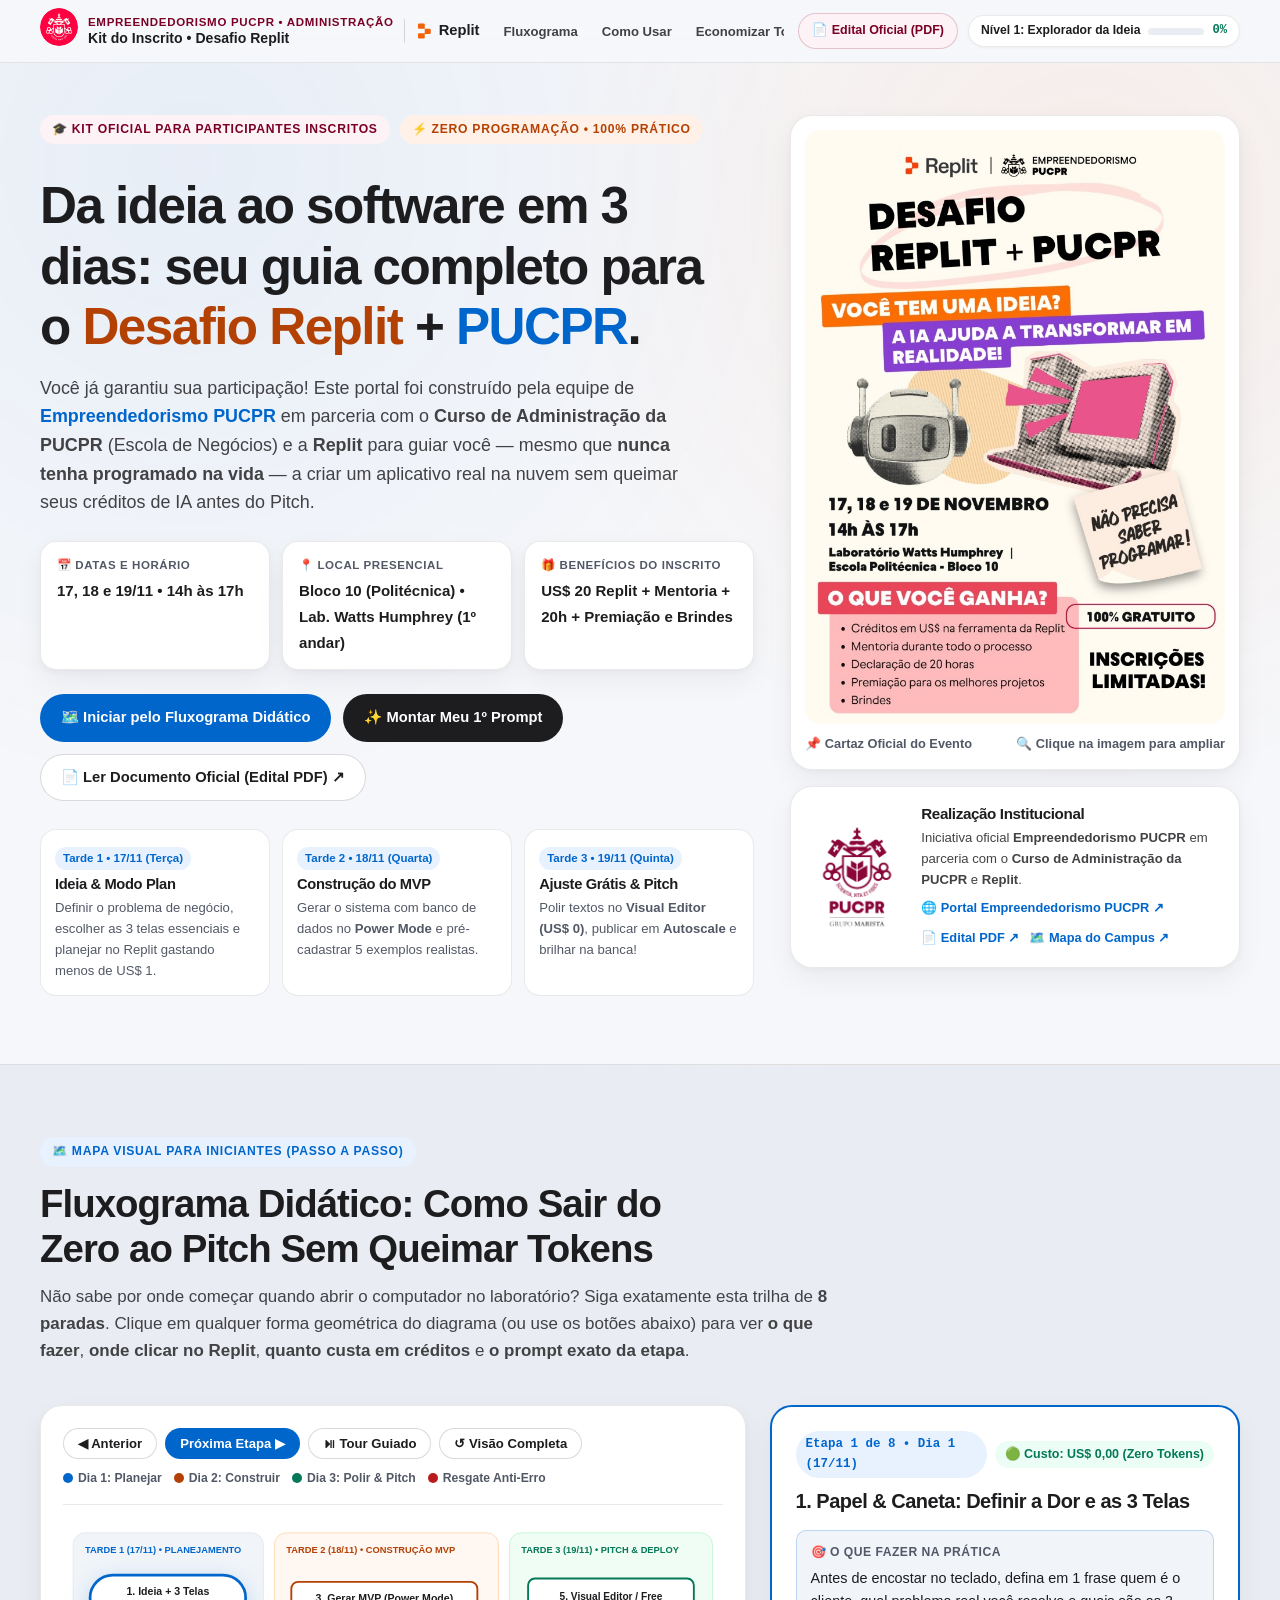
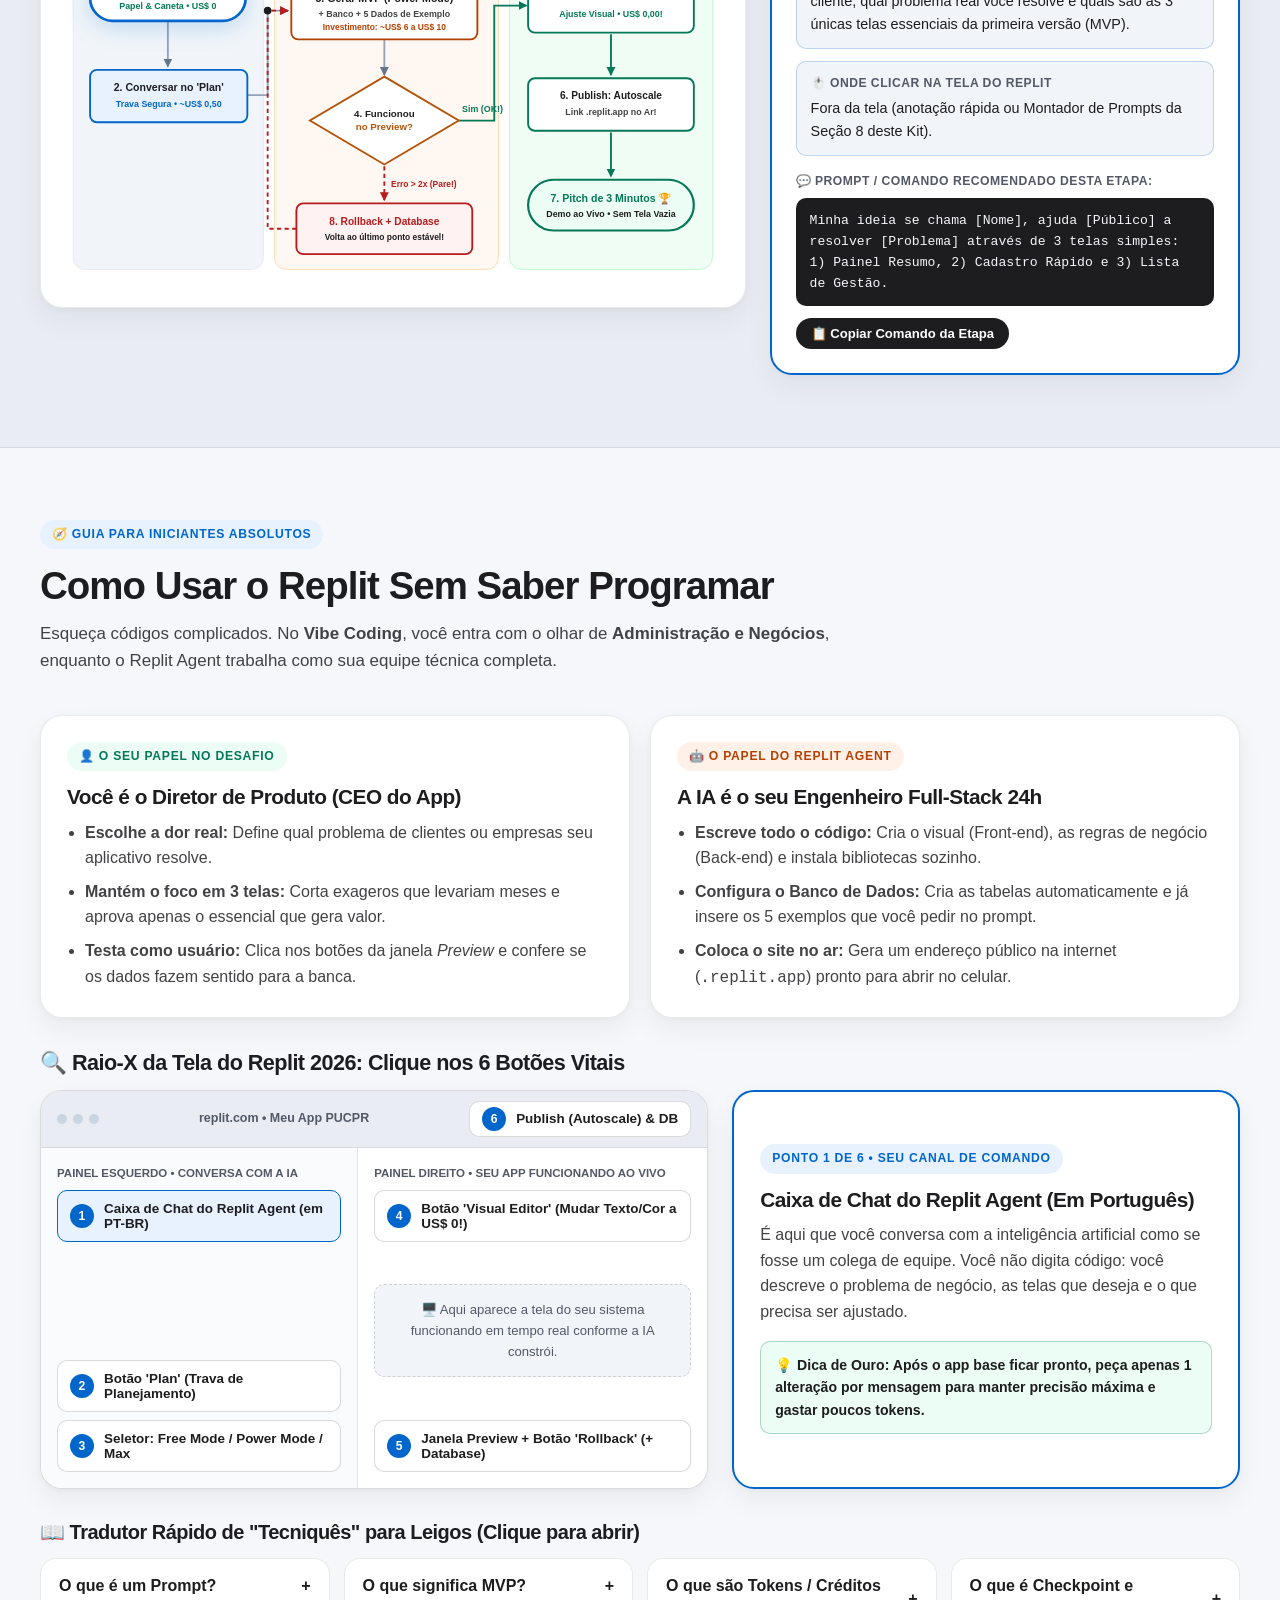
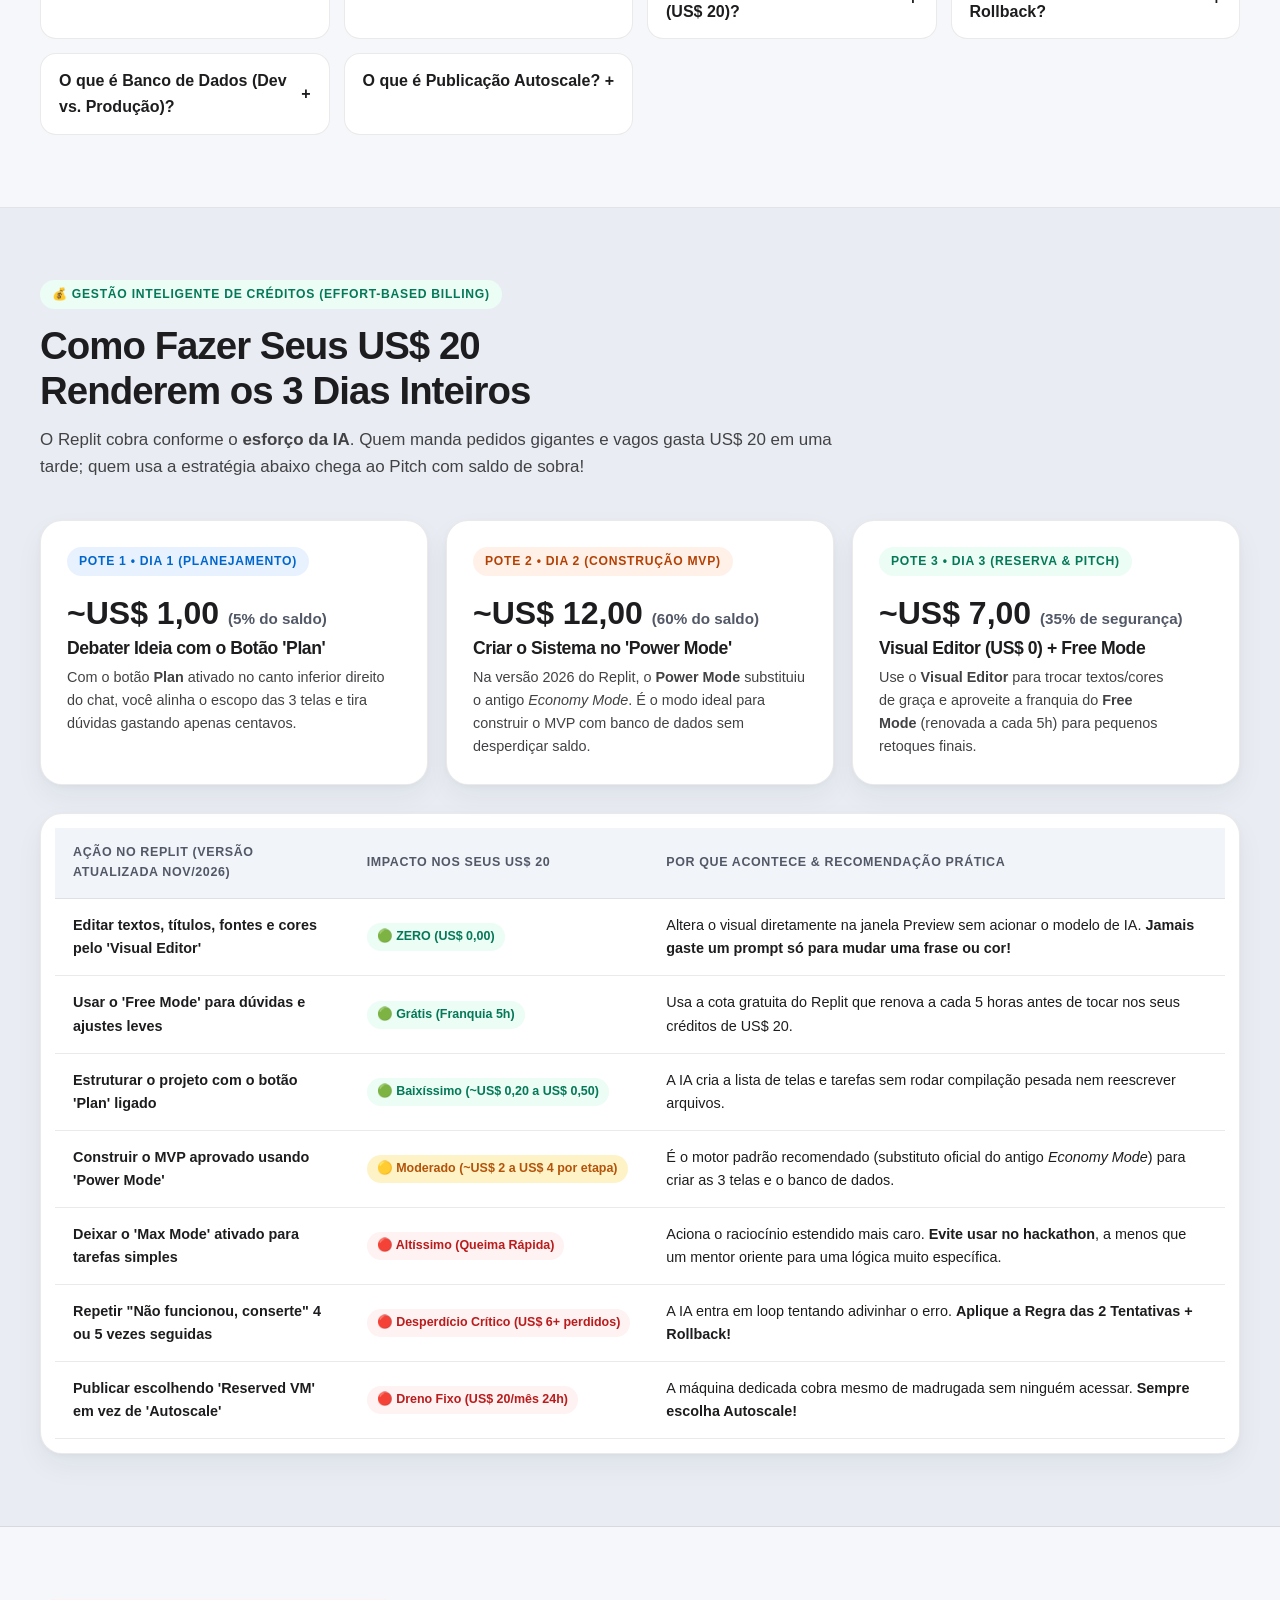
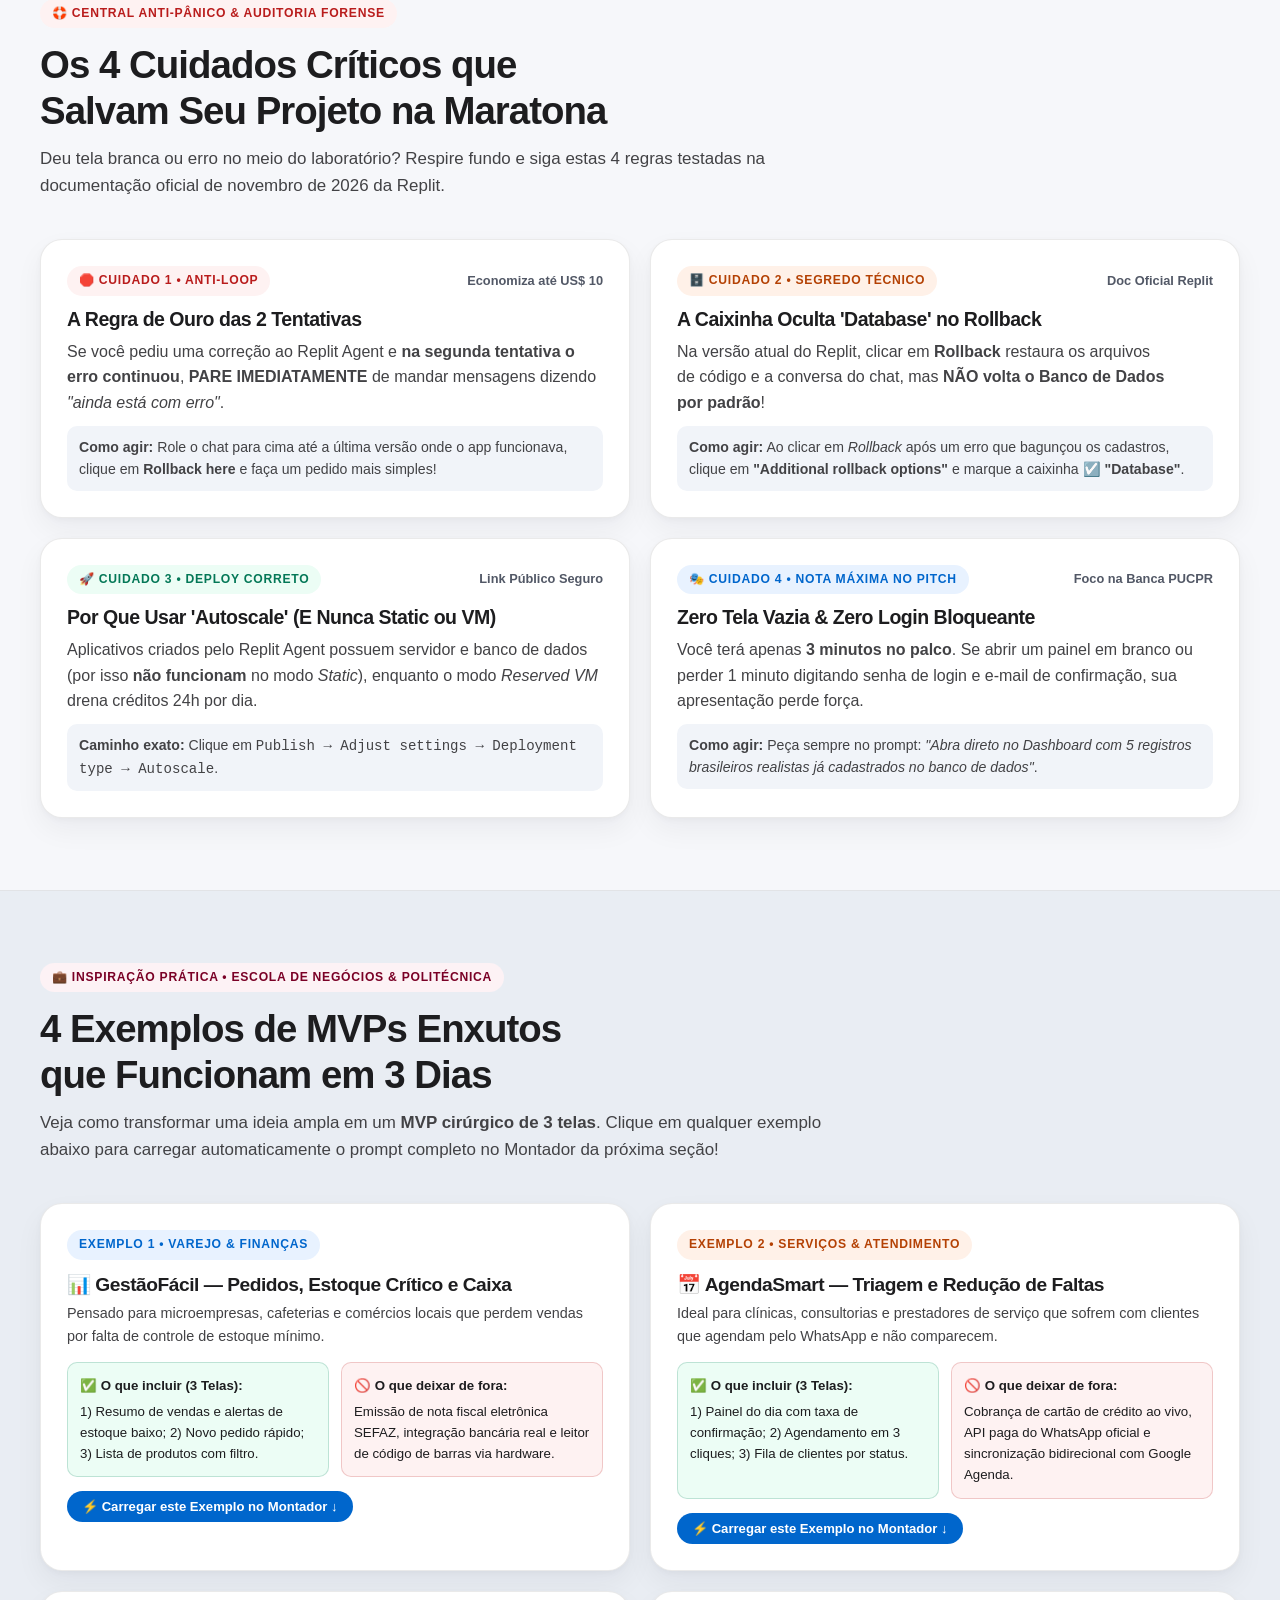
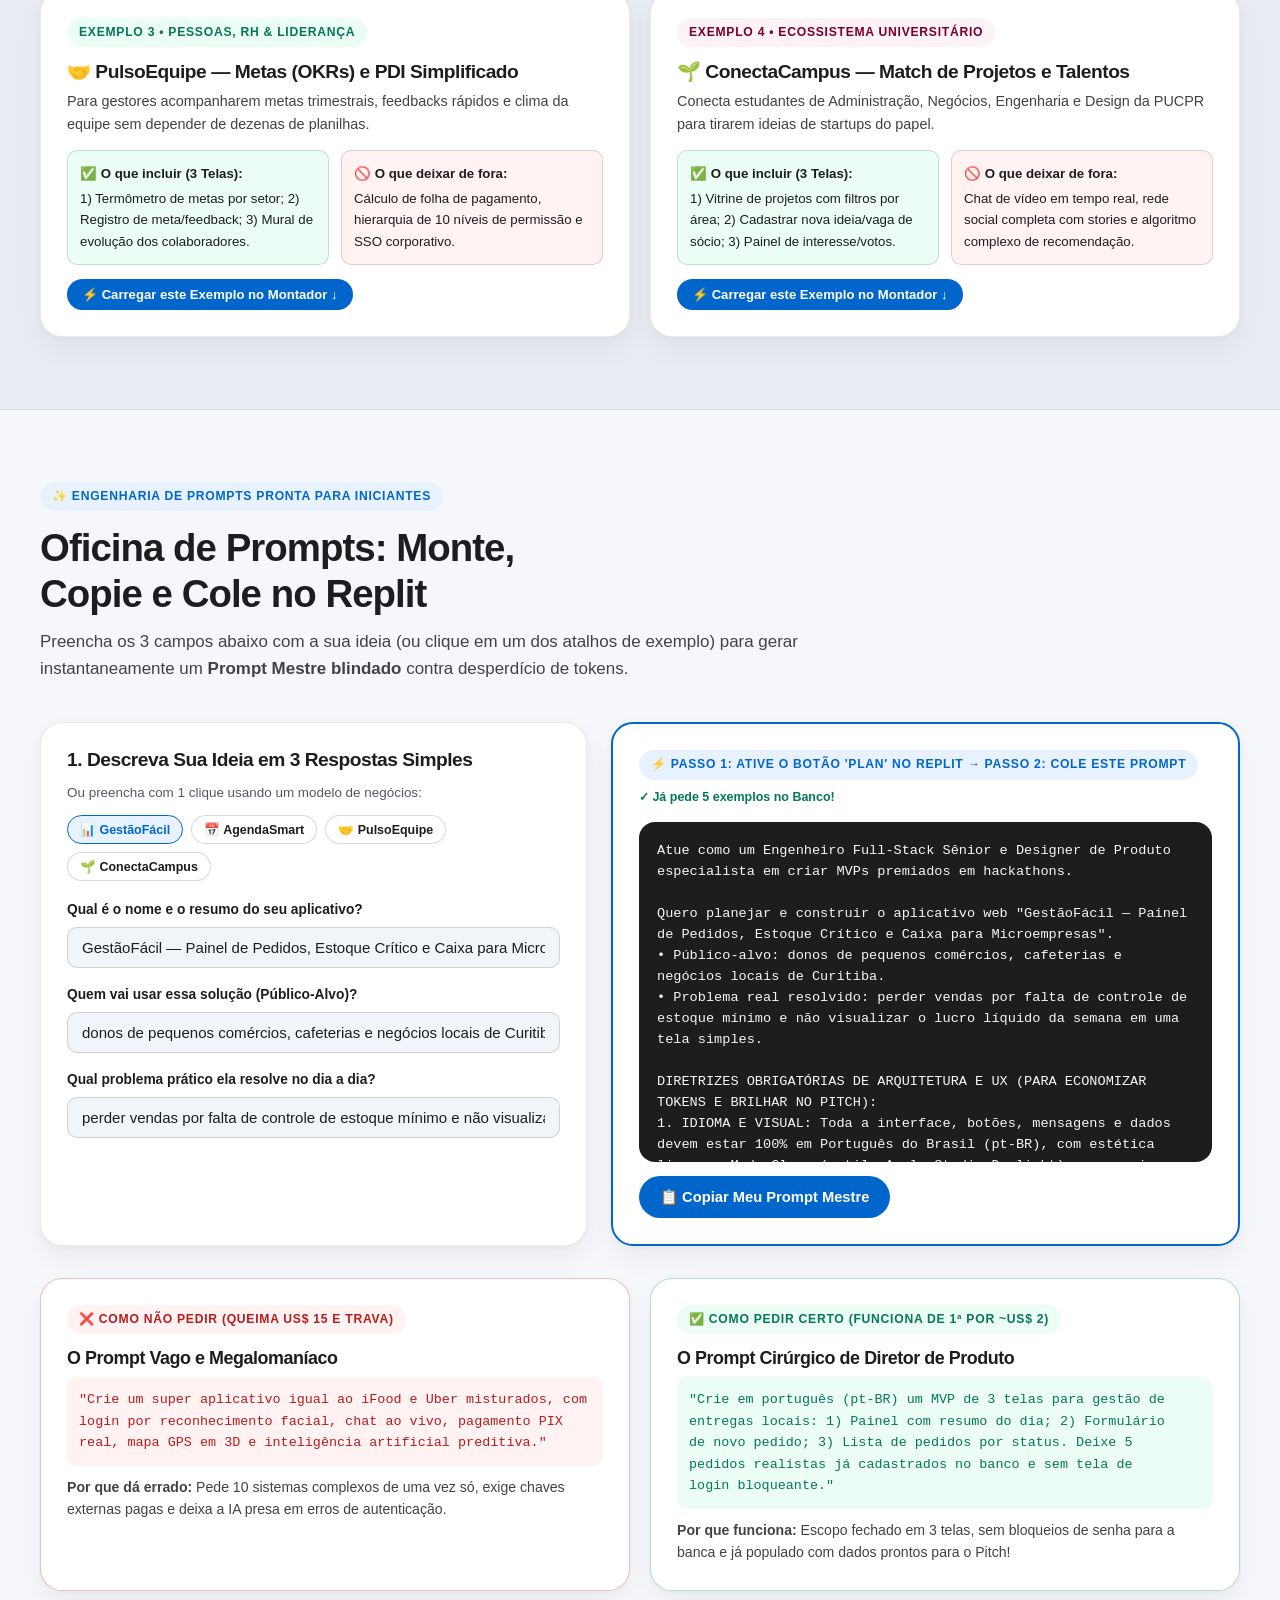
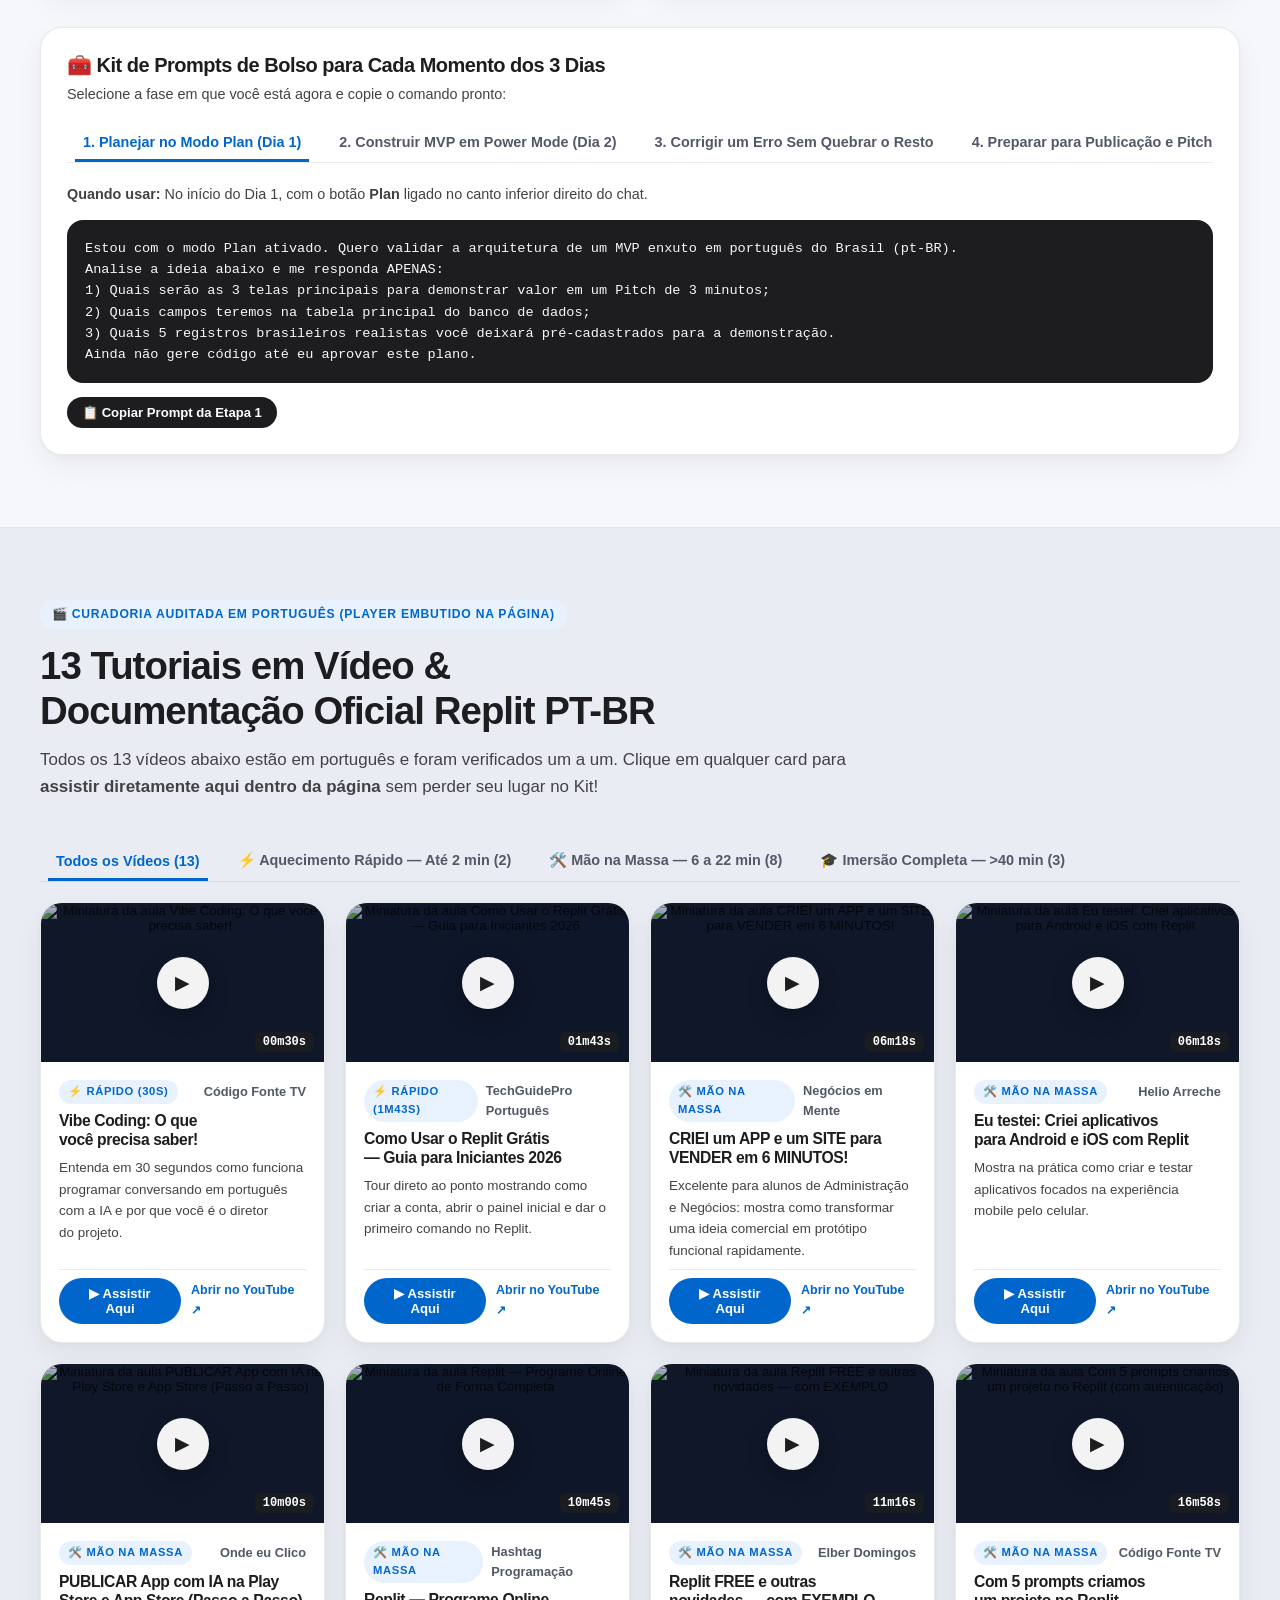
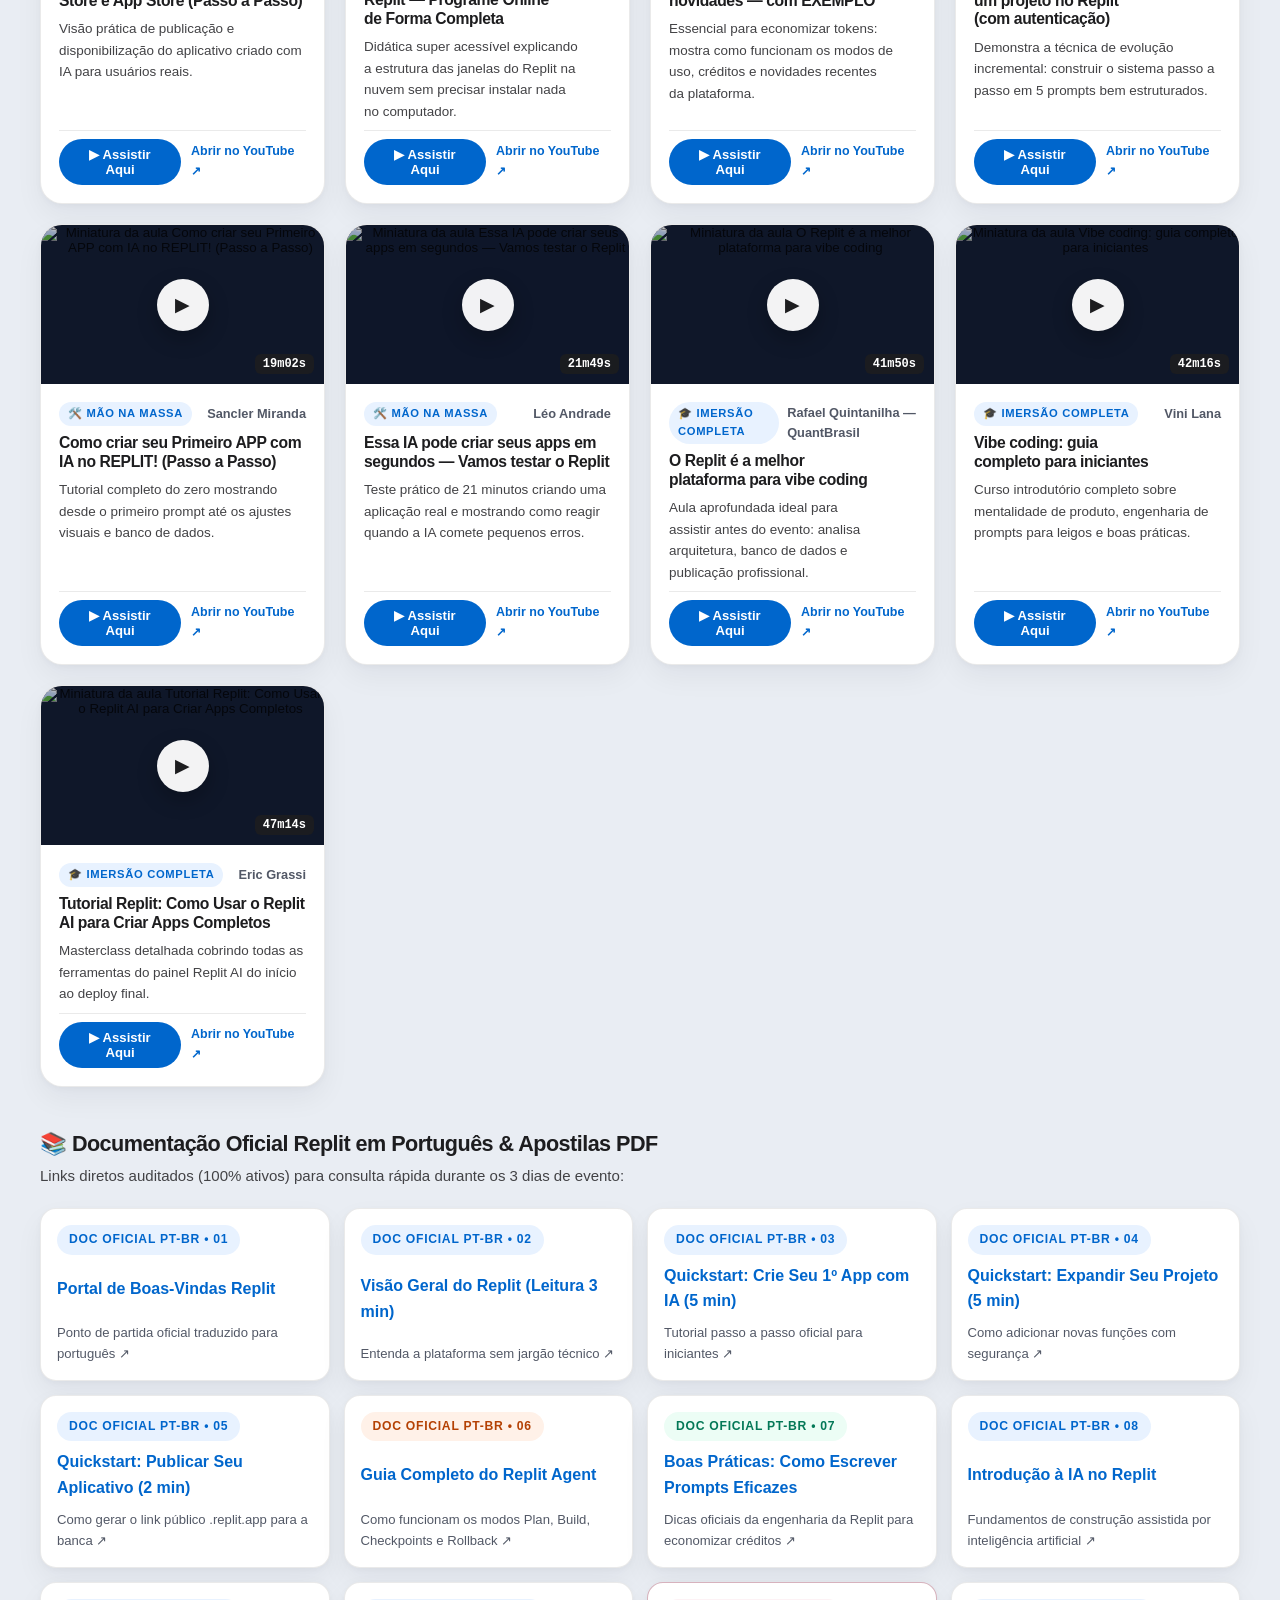
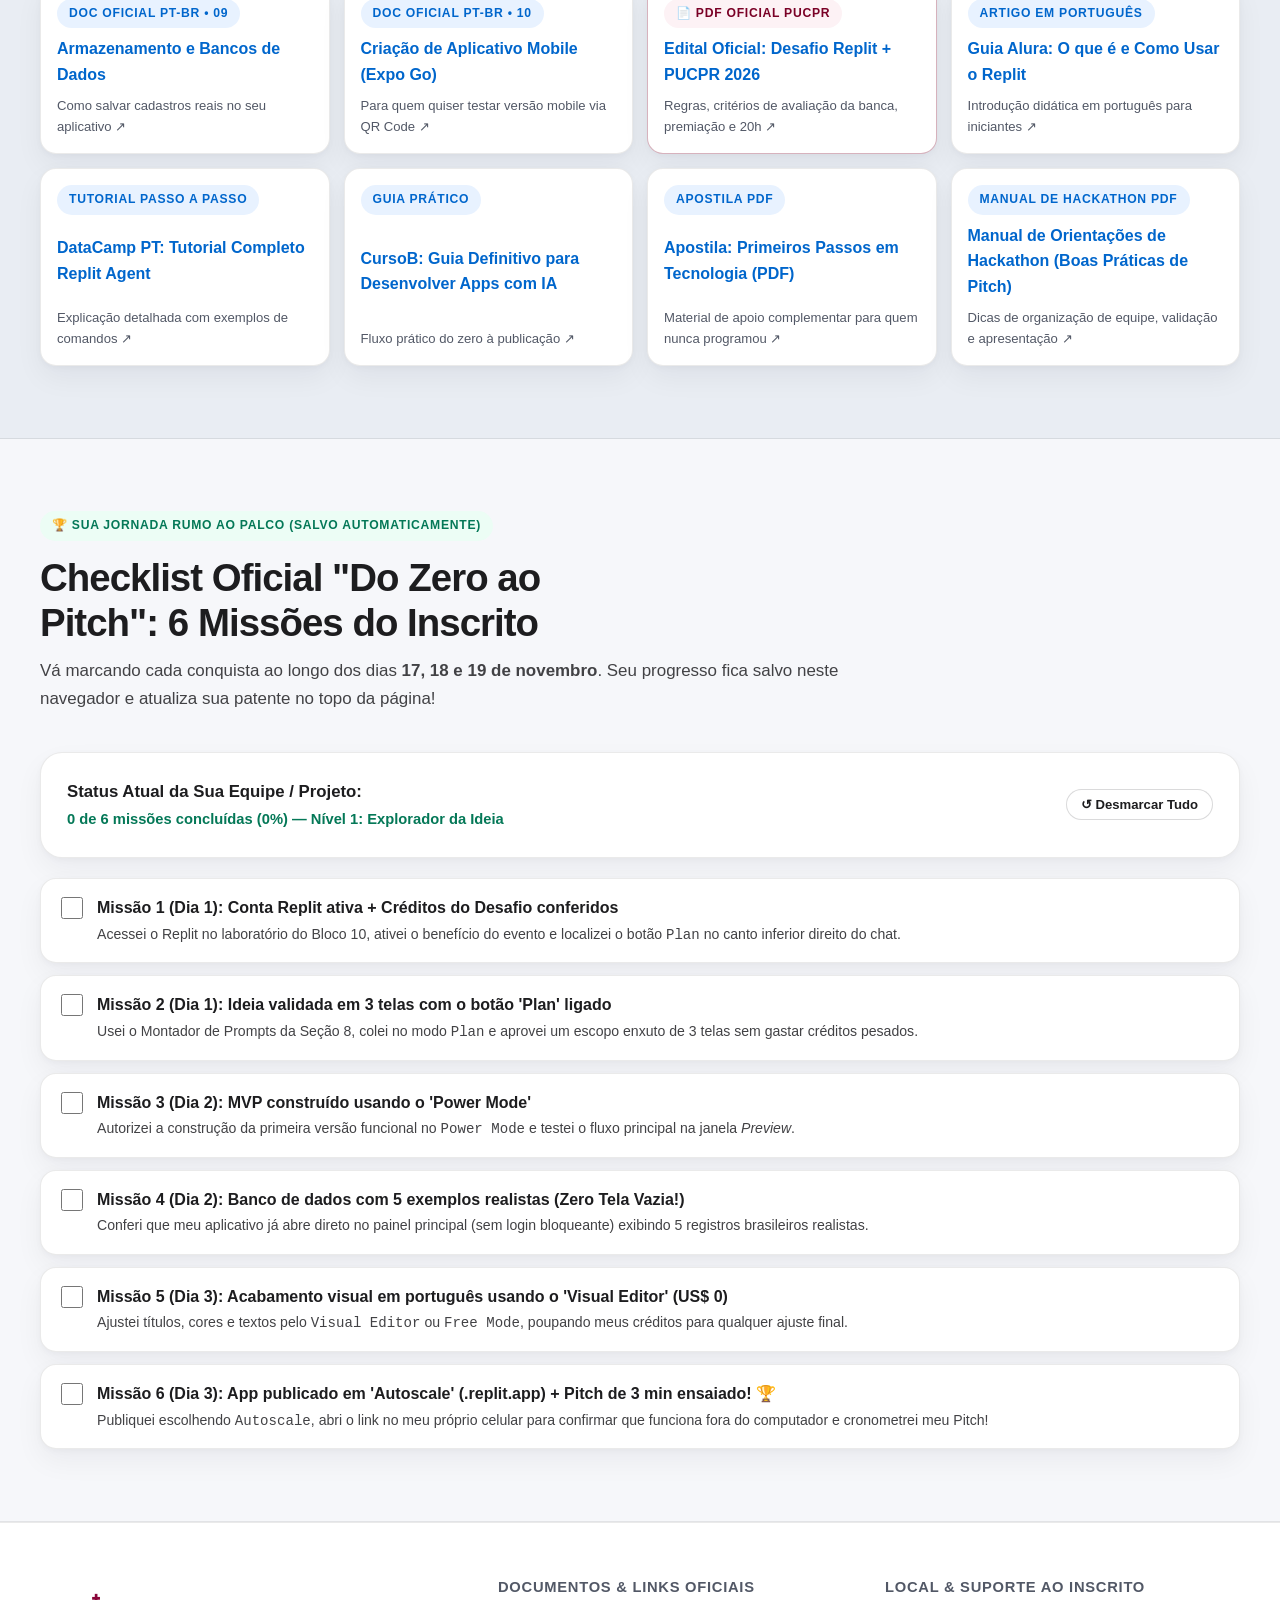
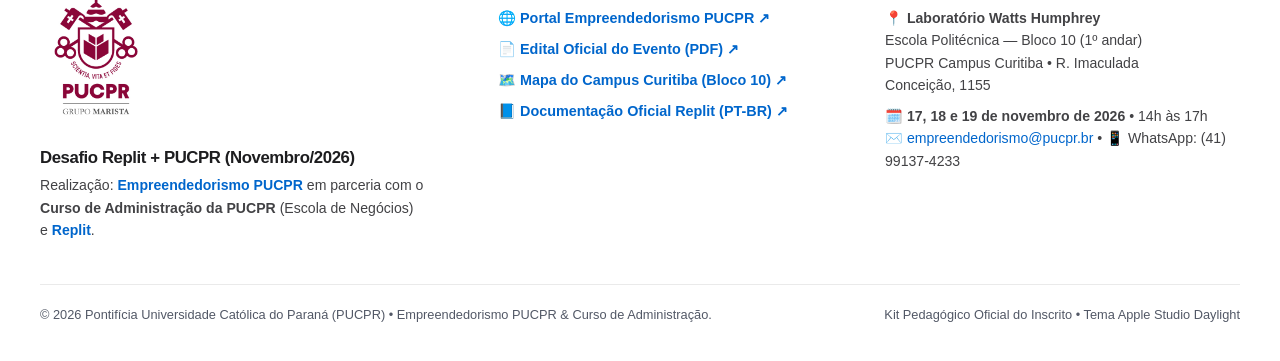
==== index.html @ e1e35471 "feat: implement Kit Oficial do Inscrito Desafio Replit + PUCPR (Apple Studio Daylight v1.0.0)" ====
<!DOCTYPE html>
<html lang="pt-BR">
<head>
  <meta charset="UTF-8">
  <meta name="viewport" content="width=device-width, initial-scale=1.0">
  <title>Kit Oficial do Inscrito — Desafio Replit + PUCPR | Da Ideia ao Software</title>
  <meta name="description" content="Guia prático, dicas de economia de tokens (US$ 20), fluxograma interativo, oficina de prompts e tutoriais em vídeo para os inscritos no Desafio Replit + PUCPR (17, 18 e 19/11 no Bloco 10 — Politécnica). Realização Empreendedorismo PUCPR em parceria com o Curso de Administração da PUCPR e Replit.">
  <link rel="icon" type="image/png" href="./assets/img/logo-pucpr-selo.png">
  <link rel="stylesheet" href="./assets/css/styles.css">
</head>
<body>
  <a href="#conteudo-principal" class="skip-link">Pular para o conteúdo principal</a>

  <!-- ========================================================================
       1. BARRA SUPERIOR DAYLIGHT GLASS + CHANCELA PUCPR + HUD GAMIFICADO
       ======================================================================== -->
  <header class="site-header">
    <div class="container header-inner">
      <div class="brand-cluster">
        <a href="https://empreendedorismo.pucpr.br/" target="_blank" rel="noopener" title="Empreendedorismo PUCPR">
          <img src="./assets/img/logo-pucpr-selo.png" alt="Selo Oficial Brasão PUCPR" class="brand-selo" width="38" height="38">
        </a>
        <div class="brand-text-group">
          <span class="brand-eyebrow">Empreendedorismo PUCPR • Administração</span>
          <span class="brand-title">Kit do Inscrito • Desafio Replit</span>
        </div>
        <span class="brand-divider" aria-hidden="true"></span>
        <a href="https://replit.com/" target="_blank" rel="noopener" class="brand-replit-badge" title="Abrir Replit">
          <svg width="18" height="18" viewBox="0 0 24 24" fill="#F26207" aria-hidden="true">
            <path d="M4 3.5A1.5 1.5 0 0 1 5.5 2h6A1.5 1.5 0 0 1 13 3.5V9H5.5A1.5 1.5 0 0 1 4 7.5v-4ZM13 9h6.5A1.5 1.5 0 0 1 21 10.5v4a1.5 1.5 0 0 1-1.5 1.5H13V9ZM4 16.5A1.5 1.5 0 0 1 5.5 15H13v5.5A1.5 1.5 0 0 1 11.5 22h-6A1.5 1.5 0 0 1 4 20.5v-4Z"/>
          </svg>
          <span>Replit</span>
        </a>
      </div>

      <nav class="main-nav" aria-label="Navegação das seções do Kit">
        <a href="#fluxograma" class="nav-link">Fluxograma</a>
        <a href="#como-usar" class="nav-link">Como Usar</a>
        <a href="#economia" class="nav-link">Economizar Tokens</a>
        <a href="#cuidados" class="nav-link">Cuidados</a>
        <a href="#exemplos" class="nav-link">Exemplos</a>
        <a href="#prompts" class="nav-link">Prompts</a>
        <a href="#videos" class="nav-link">Vídeos &amp; Docs</a>
        <a href="#checklist" class="nav-link">Checklist</a>
      </nav>

      <div class="header-actions">
        <a href="https://empreendedorismo.pucpr.br/wp-content/uploads/2026/11/Edital_Desafio-Replit-PUCPR-2026.pdf" target="_blank" rel="noopener" class="btn-edital-top" title="Abrir Documento Oficial do Evento (Edital PDF)">
          <span>📄 Edital Oficial (PDF)</span>
        </a>
        <a href="#checklist" class="xp-hud-pill" title="Sua evolução no Kit do Inscrito">
          <span id="xp-rank" class="xp-rank-label">Nível 1: Explorador da Ideia</span>
          <span class="xp-mini-track" aria-hidden="true">
            <span id="xp-bar-fill" class="xp-mini-fill"></span>
          </span>
          <span id="xp-percent" class="xp-percent-badge">0%</span>
        </a>
      </div>
    </div>
  </header>

  <main id="conteudo-principal">
    <!-- ======================================================================
         2. HERO DO INSCRITO: BOAS-VINDAS + CARTAZ OFICIAL + CHANCELA PUCPR
         ====================================================================== -->
    <section class="hero-section">
      <div class="container hero-grid">
        <div>
          <div class="hero-chancela-bar">
            <span class="eyebrow-pill pucpr">🎓 Kit Oficial para Participantes Inscritos</span>
            <span class="eyebrow-pill replit">⚡ Zero Programação • 100% Prático</span>
          </div>

          <h1 class="hero-title">
            Da ideia ao software em 3 dias: seu guia completo para o <span class="highlight-replit">Desafio Replit</span> + <span class="highlight-safira">PUCPR</span>.
          </h1>

          <p class="hero-lead">
            Você já garantiu sua participação! Este portal foi construído pela equipe de <strong><a href="https://empreendedorismo.pucpr.br/" target="_blank" rel="noopener">Empreendedorismo PUCPR</a></strong> em parceria com o <strong>Curso de Administração da PUCPR</strong> (Escola de Negócios) e a <strong>Replit</strong> para guiar você — mesmo que <strong>nunca tenha programado na vida</strong> — a criar um aplicativo real na nuvem sem queimar seus créditos de IA antes do Pitch.
          </p>

          <div class="event-logistics-grid">
            <div class="logistic-pill-card">
              <span class="logistic-label">📅 Datas e Horário</span>
              <span class="logistic-value">17, 18 e 19/11 • 14h às 17h</span>
            </div>
            <div class="logistic-pill-card">
              <span class="logistic-label">📍 Local Presencial</span>
              <span class="logistic-value">Bloco 10 (Politécnica) • Lab. Watts Humphrey (1º andar)</span>
            </div>
            <div class="logistic-pill-card">
              <span class="logistic-label">🎁 Benefícios do Inscrito</span>
              <span class="logistic-value">US$ 20 Replit + Mentoria + 20h + Premiação e Brindes</span>
            </div>
          </div>

          <div class="hero-cta-row">
            <a href="#fluxograma" class="btn btn-safira">🗺️ Iniciar pelo Fluxograma Didático</a>
            <a href="#prompts" class="btn btn-primary">✨ Montar Meu 1º Prompt</a>
            <a href="https://empreendedorismo.pucpr.br/wp-content/uploads/2026/11/Edital_Desafio-Replit-PUCPR-2026.pdf" target="_blank" rel="noopener" class="btn btn-secondary">📄 Ler Documento Oficial (Edital PDF) ↗</a>
          </div>

          <div class="days-strip">
            <article class="day-mini-card">
              <span class="day-tag">Tarde 1 • 17/11 (Terça)</span>
              <h2>Ideia &amp; Modo Plan</h2>
              <p>Definir o problema de negócio, escolher as 3 telas essenciais e planejar no Replit gastando menos de US$ 1.</p>
            </article>
            <article class="day-mini-card">
              <span class="day-tag">Tarde 2 • 18/11 (Quarta)</span>
              <h2>Construção do MVP</h2>
              <p>Gerar o sistema com banco de dados no <strong>Power Mode</strong> e pré-cadastrar 5 exemplos realistas.</p>
            </article>
            <article class="day-mini-card">
              <span class="day-tag">Tarde 3 • 19/11 (Quinta)</span>
              <h2>Ajuste Grátis &amp; Pitch</h2>
              <p>Polir textos no <strong>Visual Editor (US$ 0)</strong>, publicar em <strong>Autoscale</strong> e brilhar na banca!</p>
            </article>
          </div>
        </div>

        <!-- Coluna Direita: Cartaz Oficial + Card Institucional PUCPR | Grupo Marista -->
        <div class="hero-visual-stack">
          <div class="poster-showcase-card">
            <button type="button" id="btn-open-poster" class="poster-btn-trigger" aria-label="Ampliar Cartaz Oficial do Desafio Replit + PUCPR em tela cheia">
              <img src="./assets/img/cartaz-desafio-replit.jpg" alt="Cartaz Oficial Desafio Replit + PUCPR: 17, 18 e 19 de novembro, 14h às 17h, Laboratório Watts Humphrey, Escola Politécnica - Bloco 10" class="poster-img" width="723" height="1024">
            </button>
            <div class="poster-caption-bar">
              <span>📌 Cartaz Oficial do Evento</span>
              <span>🔍 Clique na imagem para ampliar</span>
            </div>
          </div>

          <div class="chancela-institucional-card">
            <img src="./assets/img/logo-pucpr-marista.jpg" alt="Brasão Oficial PUCPR — Grupo Marista" class="logo-marista-vertical" width="92" height="122">
            <div class="chancela-copy">
              <h2>Realização Institucional</h2>
              <p>Iniciativa oficial <strong>Empreendedorismo PUCPR</strong> em parceria com o <strong>Curso de Administração da PUCPR</strong> e <strong>Replit</strong>.</p>
              <div class="chancela-links">
                <a href="https://empreendedorismo.pucpr.br/" target="_blank" rel="noopener">🌐 Portal Empreendedorismo PUCPR ↗</a>
                <a href="https://empreendedorismo.pucpr.br/wp-content/uploads/2026/11/Edital_Desafio-Replit-PUCPR-2026.pdf" target="_blank" rel="noopener">📄 Edital PDF ↗</a>
                <a href="https://sites.pucpr.br/mapas/" target="_blank" rel="noopener">🗺️ Mapa do Campus ↗</a>
              </div>
            </div>
          </div>
        </div>
      </div>
    </section>

    <!-- ======================================================================
         3. FLUXOGRAMA DIDÁTICO INTERATIVO (diagram-design: type-flowchart.md)
         ====================================================================== -->
    <section id="fluxograma" class="section-block section-stage">
      <div class="container">
        <div class="section-header">
          <span class="eyebrow-pill">🗺️ Mapa Visual para Iniciantes (Passo a Passo)</span>
          <h2 class="section-title">Fluxograma Didático: Como Sair do Zero ao Pitch Sem Queimar Tokens</h2>
          <p class="section-subtitle">
            Não sabe por onde começar quando abrir o computador no laboratório? Siga exatamente esta trilha de <strong>8 paradas</strong>. Clique em qualquer forma geométrica do diagrama (ou use os botões abaixo) para ver <strong>o que fazer</strong>, <strong>onde clicar no Replit</strong>, <strong>quanto custa em créditos</strong> e <strong>o prompt exato da etapa</strong>.
          </p>
        </div>

        <div class="flowchart-workspace">
          <!-- Canvas SVG com formas semânticas (Oval=Início/Fim, Retângulo=Ação, Losango=Decisão, Ponto=Junção) -->
          <div class="flowchart-canvas-card">
            <div class="flowchart-toolbar">
              <div class="flowchart-controls" role="group" aria-label="Controles de navegação do fluxograma">
                <button type="button" id="flow-prev" class="btn btn-secondary btn-sm">◀ Anterior</button>
                <button type="button" id="flow-next" class="btn btn-safira btn-sm">Próxima Etapa ▶</button>
                <button type="button" id="flow-tour" class="btn btn-secondary btn-sm">⏯ Tour Guiado</button>
                <button type="button" id="flow-reset" class="btn btn-secondary btn-sm">↺ Visão Completa</button>
              </div>
              <div class="flow-legend" aria-label="Legenda de formas e cores">
                <span class="legend-item"><span class="legend-dot" style="background:#0066CC;"></span>Dia 1: Planejar</span>
                <span class="legend-item"><span class="legend-dot" style="background:#B44104;"></span>Dia 2: Construir</span>
                <span class="legend-item"><span class="legend-dot" style="background:#047857;"></span>Dia 3: Polir &amp; Pitch</span>
                <span class="legend-item"><span class="legend-dot" style="background:#B91C1C;"></span>Resgate Anti-Erro</span>
              </div>
            </div>

            <div class="flow-svg-wrapper">
              <svg class="didactic-flow-svg" viewBox="0 0 780 430" role="img" aria-labelledby="flow-svg-title flow-svg-desc">
                <title id="flow-svg-title">Fluxograma Didático de 8 Etapas do Desafio Replit + PUCPR</title>
                <desc id="flow-svg-desc">Diagrama de fluxo mostrando o caminho desde a ideia no papel (Etapa 1), Modo Plan (Etapa 2), construção no Power Mode (Etapa 3), decisão de teste no Preview (Etapa 4) com desvio de segurança para Rollback + Database (Etapa 8), até o Visual Editor (Etapa 5), publicação Autoscale (Etapa 6) e Pitch no palco (Etapa 7).</desc>

                <defs>
                  <marker id="arrow-std" viewBox="0 0 10 10" refX="7" refY="5" markerWidth="6" markerHeight="6" orient="auto-start-reverse">
                    <path d="M 0 1 L 8 5 L 0 9 z" fill="#64748B"/>
                  </marker>
                  <marker id="arrow-ok" viewBox="0 0 10 10" refX="7" refY="5" markerWidth="6" markerHeight="6" orient="auto-start-reverse">
                    <path d="M 0 1 L 8 5 L 0 9 z" fill="#047857"/>
                  </marker>
                  <marker id="arrow-danger" viewBox="0 0 10 10" refX="7" refY="5" markerWidth="6" markerHeight="6" orient="auto-start-reverse">
                    <path d="M 0 1 L 8 5 L 0 9 z" fill="#B91C1C"/>
                  </marker>
                </defs>

                <!-- Faixas sutis de fundo para as 3 tardes -->
                <rect x="12" y="14" width="225" height="398" rx="14" fill="#F1F5F9" stroke="#E2E8F0"/>
                <text x="26" y="38" font-size="11" font-weight="700" fill="#0066CC">TARDE 1 (17/11) • PLANEJAMENTO</text>

                <rect x="250" y="14" width="265" height="398" rx="14" fill="#FFF7F2" stroke="#FED7AA"/>
                <text x="264" y="38" font-size="11" font-weight="700" fill="#B44104">TARDE 2 (18/11) • CONSTRUÇÃO MVP</text>

                <rect x="528" y="14" width="240" height="398" rx="14" fill="#F0FDF4" stroke="#BBF7D0"/>
                <text x="542" y="38" font-size="11" font-weight="700" fill="#047857">TARDE 3 (19/11) • PITCH &amp; DEPLOY</text>

                <!-- Conectores ortogonais -->
                <!-- 1 -> 2 -->
                <path d="M 124 118 L 124 172" class="flow-connector" marker-end="url(#arrow-std)"/>
                <!-- 2 -> sobe até o Ponto de junção (242, 106) -> 3 -->
                <path d="M 218 206 L 242 206 L 242 106 L 266 106" class="flow-connector" marker-end="url(#arrow-std)"/>
                <!-- 3 -> 4 (Losango) -->
                <path d="M 380 140 L 380 182" class="flow-connector" marker-end="url(#arrow-std)"/>
                <!-- 4 (Sim) -> 5 -->
                <path d="M 468 236 L 510 236 L 510 100 L 548 100" class="flow-connector" style="stroke:#047857;" marker-end="url(#arrow-ok)"/>
                <text x="472" y="226" font-size="10.5" font-weight="700" fill="#047857">Sim (OK!)</text>

                <!-- 4 (3º Erro) -> 8 (Rollback) -->
                <path d="M 380 290 L 380 330" class="flow-connector danger-branch" marker-end="url(#arrow-danger)"/>
                <text x="388" y="314" font-size="10" font-weight="700" fill="#B91C1C">Erro &gt; 2x (Pare!)</text>

                <!-- 8 (Rollback) -> volta para o ponto de junção antes do nó 3 -->
                <path d="M 276 364 L 242 364 L 242 106 L 266 106" class="flow-connector danger-branch" marker-end="url(#arrow-danger)"/>
                <!-- Ponto de junção semântico (type-flowchart.md: small filled dot r=4) -->
                <circle cx="242" cy="106" r="4.5" fill="#1D1D1F"/>

                <!-- 5 -> 6 -->
                <path d="M 648 134 L 648 182" class="flow-connector" style="stroke:#047857;" marker-end="url(#arrow-ok)"/>
                <!-- 6 -> 7 -->
                <path d="M 648 250 L 648 302" class="flow-connector" style="stroke:#047857;" marker-end="url(#arrow-ok)"/>

                <!-- NÓ 1: OVAL (Início) -->
                <g class="flow-node-group is-active" data-flow-step="1" tabindex="0" role="button" aria-label="Etapa 1: Ideia no Papel e 3 Telas (US$ 0)">
                  <rect class="flow-node-shape" x="32" y="64" width="184" height="54" rx="27" fill="#FFFFFF" stroke="#0066CC" stroke-width="2.2"/>
                  <text x="124" y="87" text-anchor="middle" font-size="12.5" font-weight="800" fill="#1D1D1F">1. Ideia + 3 Telas</text>
                  <text x="124" y="104" text-anchor="middle" font-size="10.5" font-weight="600" fill="#047857">Papel &amp; Caneta • US$ 0</text>
                </g>

                <!-- NÓ 2: RETÂNGULO (Ação - Modo Plan) -->
                <g class="flow-node-group" data-flow-step="2" tabindex="0" role="button" aria-label="Etapa 2: Ativar Botão Plan no Chat (~US$ 0,50)">
                  <rect class="flow-node-shape" x="32" y="176" width="186" height="62" rx="8" fill="#E8F2FF" stroke="#0066CC" stroke-width="2.2"/>
                  <text x="125" y="201" text-anchor="middle" font-size="12.5" font-weight="800" fill="#1D1D1F">2. Conversar no 'Plan'</text>
                  <text x="125" y="220" text-anchor="middle" font-size="10.5" font-weight="700" fill="#0066CC">Trava Segura • ~US$ 0,50</text>
                </g>

                <!-- NÓ 3: RETÂNGULO (Ação - Power Mode) -->
                <g class="flow-node-group" data-flow-step="3" tabindex="0" role="button" aria-label="Etapa 3: Construir MVP com 5 exemplos no Power Mode">
                  <rect class="flow-node-shape" x="270" y="72" width="220" height="68" rx="8" fill="#FFFFFF" stroke="#B44104" stroke-width="2.2"/>
                  <text x="380" y="96" text-anchor="middle" font-size="12.5" font-weight="800" fill="#1D1D1F">3. Gerar MVP (Power Mode)</text>
                  <text x="380" y="114" text-anchor="middle" font-size="10.5" font-weight="600" fill="#424245">+ Banco + 5 Dados de Exemplo</text>
                  <text x="380" y="129" text-anchor="middle" font-size="10" font-weight="700" fill="#B44104">Investimento: ~US$ 6 a US$ 10</text>
                </g>

                <!-- NÓ 4: LOSANGO (Decisão - Funcionou no Preview?) -->
                <g class="flow-node-group" data-flow-step="4" tabindex="0" role="button" aria-label="Etapa 4: Decisão — Funcionou no Preview?">
                  <polygon class="flow-node-shape" points="380,184 468,236 380,288 292,236" fill="#FFFFFF" stroke="#B45309" stroke-width="2.2"/>
                  <text x="380" y="232" text-anchor="middle" font-size="11.5" font-weight="800" fill="#1D1D1F">4. Funcionou</text>
                  <text x="380" y="247" text-anchor="middle" font-size="11.5" font-weight="800" fill="#B45309">no Preview?</text>
                </g>

                <!-- NÓ 8: RETÂNGULO DE EMERGÊNCIA (Rollback + Database) -->
                <g class="flow-node-group" data-flow-step="8" tabindex="0" role="button" aria-label="Etapa 8: Emergência — Rollback marcando a caixinha Database">
                  <rect class="flow-node-shape" x="276" y="334" width="208" height="60" rx="8" fill="#FEF2F2" stroke="#B91C1C" stroke-width="2.2"/>
                  <text x="380" y="359" text-anchor="middle" font-size="12" font-weight="800" fill="#B91C1C">8. Rollback + Database</text>
                  <text x="380" y="377" text-anchor="middle" font-size="10" font-weight="700" fill="#1D1D1F">Volta ao último ponto estável!</text>
                </g>

                <!-- NÓ 5: RETÂNGULO (Visual Editor Grátis) -->
                <g class="flow-node-group" data-flow-step="5" tabindex="0" role="button" aria-label="Etapa 5: Ajustar Textos e Cores no Visual Editor a Custo Zero">
                  <rect class="flow-node-shape" x="550" y="68" width="196" height="64" rx="8" fill="#FFFFFF" stroke="#047857" stroke-width="2.2"/>
                  <text x="648" y="94" text-anchor="middle" font-size="12" font-weight="800" fill="#1D1D1F">5. Visual Editor / Free</text>
                  <text x="648" y="113" text-anchor="middle" font-size="10.5" font-weight="700" fill="#047857">Ajuste Visual • US$ 0,00!</text>
                </g>

                <!-- NÓ 6: RETÂNGULO (Publicar Autoscale) -->
                <g class="flow-node-group" data-flow-step="6" tabindex="0" role="button" aria-label="Etapa 6: Publicar na Internet com Autoscale">
                  <rect class="flow-node-shape" x="550" y="186" width="196" height="62" rx="8" fill="#FFFFFF" stroke="#047857" stroke-width="2.2"/>
                  <text x="648" y="211" text-anchor="middle" font-size="12" font-weight="800" fill="#1D1D1F">6. Publish: Autoscale</text>
                  <text x="648" y="229" text-anchor="middle" font-size="10.5" font-weight="600" fill="#424245">Link .replit.app no Ar!</text>
                </g>

                <!-- NÓ 7: OVAL (Chegada - Pitch no Palco) -->
                <g class="flow-node-group" data-flow-step="7" tabindex="0" role="button" aria-label="Etapa 7: Pitch de 3 Minutos no Palco">
                  <rect class="flow-node-shape" x="550" y="306" width="196" height="60" rx="30" fill="#ECFDF5" stroke="#047857" stroke-width="2.6"/>
                  <text x="648" y="332" text-anchor="middle" font-size="12.5" font-weight="800" fill="#047857">7. Pitch de 3 Minutos 🏆</text>
                  <text x="648" y="350" text-anchor="middle" font-size="10.5" font-weight="700" fill="#1D1D1F">Demo ao Vivo • Sem Tela Vazia</text>
                </g>
              </svg>
            </div>
          </div>

          <!-- Painel Lateral Sincronizado da Etapa Selecionada -->
          <aside class="flow-detail-panel" aria-live="polite">
            <div class="flow-detail-meta">
              <span id="flow-detail-badge" class="flow-step-counter">Etapa 1 de 8 • Dia 1 (17/11)</span>
              <span id="flow-detail-cost" class="cost-pill free">🟢 Custo: US$ 0,00 (Zero Tokens)</span>
            </div>

            <h3 id="flow-detail-title" style="font-size:1.25rem;margin-bottom:10px;">
              1. Papel &amp; Caneta: Definir a Dor e as 3 Telas
            </h3>

            <div class="flow-detail-list">
              <div class="flow-detail-box">
                <strong>🎯 O que fazer na prática</strong>
                <p id="flow-detail-what">Antes de encostar no teclado, defina em 1 frase quem é o cliente, qual problema real você resolve e quais são as 3 únicas telas essenciais da primeira versão (MVP).</p>
              </div>
              <div class="flow-detail-box">
                <strong>🖱️ Onde clicar na tela do Replit</strong>
                <p id="flow-detail-where">Fora da tela (anotação rápida ou Montador de Prompts da Seção 8 deste Kit).</p>
              </div>
            </div>

            <strong style="display:block;font-size:0.76rem;text-transform:uppercase;letter-spacing:0.04em;color:var(--ink-muted);margin-bottom:6px;">
              💬 Prompt / Comando Recomendado desta Etapa:
            </strong>
            <pre id="flow-detail-prompt" class="flow-prompt-snippet">Minha ideia se chama [Nome], ajuda [Público] a resolver [Problema] através de 3 telas simples: 1) Painel Resumo, 2) Cadastro Rápido e 3) Lista de Gestão.</pre>

            <div class="copy-action-wrap">
              <button type="button" id="btn-copy-flow-prompt" class="btn btn-primary btn-sm">📋 Copiar Comando da Etapa</button>
              <span id="tip-copy-flow-prompt" class="copy-tip" role="status"></span>
            </div>
          </aside>
        </div>
      </div>
    </section>

    <!-- ======================================================================
         4. COMO USAR O REPLIT SEM SABER PROGRAMAR (RAIO-X DA TELA + JARGÕES)
         ====================================================================== -->
    <section id="como-usar" class="section-block">
      <div class="container">
        <div class="section-header">
          <span class="eyebrow-pill">🧭 Guia para Iniciantes Absolutos</span>
          <h2 class="section-title">Como Usar o Replit Sem Saber Programar</h2>
          <p class="section-subtitle">
            Esqueça códigos complicados. No <strong>Vibe Coding</strong>, você entra com o olhar de <strong>Administração e Negócios</strong>, enquanto o Replit Agent trabalha como sua equipe técnica completa.
          </p>
        </div>

        <!-- Comparativo Diretor de Produto vs Engenheiro IA -->
        <div class="role-comparison-grid">
          <article class="bento-card">
            <span class="eyebrow-pill ok">👤 O Seu Papel no Desafio</span>
            <h3 style="font-size:1.3rem;margin-bottom:10px;">Você é o Diretor de Produto (CEO do App)</h3>
            <ul style="padding-left:18px;display:grid;gap:8px;">
              <li><strong>Escolhe a dor real:</strong> Define qual problema de clientes ou empresas seu aplicativo resolve.</li>
              <li><strong>Mantém o foco em 3 telas:</strong> Corta exageros que levariam meses e aprova apenas o essencial que gera valor.</li>
              <li><strong>Testa como usuário:</strong> Clica nos botões da janela <em>Preview</em> e confere se os dados fazem sentido para a banca.</li>
            </ul>
          </article>

          <article class="bento-card">
            <span class="eyebrow-pill replit">🤖 O Papel do Replit Agent</span>
            <h3 style="font-size:1.3rem;margin-bottom:10px;">A IA é o seu Engenheiro Full-Stack 24h</h3>
            <ul style="padding-left:18px;display:grid;gap:8px;">
              <li><strong>Escreve todo o código:</strong> Cria o visual (Front-end), as regras de negócio (Back-end) e instala bibliotecas sozinho.</li>
              <li><strong>Configura o Banco de Dados:</strong> Cria as tabelas automaticamente e já insere os 5 exemplos que você pedir no prompt.</li>
              <li><strong>Coloca o site no ar:</strong> Gera um endereço público na internet (<code>.replit.app</code>) pronto para abrir no celular.</li>
            </ul>
          </article>
        </div>

        <!-- Raio-X Interativo da Tela do Replit (6 Pinos) -->
        <h3 style="font-size:1.35rem;margin-bottom:14px;">🔍 Raio-X da Tela do Replit 2026: Clique nos 6 Botões Vitais</h3>
        <div class="xray-container">
          <div class="replit-ide-mockup" aria-label="Simulador visual da interface do Replit">
            <div class="ide-topbar">
              <div class="ide-dots" aria-hidden="true">
                <span class="ide-dot"></span>
                <span class="ide-dot"></span>
                <span class="ide-dot"></span>
              </div>
              <span style="font-size:0.78rem;font-weight:700;color:var(--ink-muted);">replit.com • Meu App PUCPR</span>
              <button type="button" class="xray-hotspot-btn" style="width:auto;padding:5px 12px;" data-xray-spot="6">
                <span class="spot-num">6</span>
                <span>Publish (Autoscale) &amp; DB</span>
              </button>
            </div>

            <div class="ide-workspace-body">
              <!-- Lado Esquerdo: Chat do Agent -->
              <div class="ide-chat-pane">
                <div>
                  <span style="font-size:0.72rem;font-weight:700;text-transform:uppercase;color:var(--ink-muted);display:block;margin-bottom:8px;">Painel Esquerdo • Conversa com a IA</span>
                  <button type="button" class="xray-hotspot-btn is-active" data-xray-spot="1">
                    <span class="spot-num">1</span>
                    <span>Caixa de Chat do Replit Agent (em PT-BR)</span>
                  </button>
                </div>

                <div style="display:grid;gap:8px;">
                  <button type="button" class="xray-hotspot-btn" data-xray-spot="2">
                    <span class="spot-num">2</span>
                    <span>Botão 'Plan' (Trava de Planejamento)</span>
                  </button>
                  <button type="button" class="xray-hotspot-btn" data-xray-spot="3">
                    <span class="spot-num">3</span>
                    <span>Seletor: Free Mode / Power Mode / Max</span>
                  </button>
                </div>
              </div>

              <!-- Lado Direito: Preview Visual & Checkpoints -->
              <div class="ide-preview-pane">
                <div>
                  <span style="font-size:0.72rem;font-weight:700;text-transform:uppercase;color:var(--ink-muted);display:block;margin-bottom:8px;">Painel Direito • Seu App Funcionando ao Vivo</span>
                  <button type="button" class="xray-hotspot-btn" data-xray-spot="4">
                    <span class="spot-num">4</span>
                    <span>Botão 'Visual Editor' (Mudar Texto/Cor a US$ 0!)</span>
                  </button>
                </div>

                <div style="background:var(--bg-subtle);border:1px dashed var(--border-strong);border-radius:var(--radius-sm);padding:14px;text-align:center;font-size:0.82rem;color:var(--ink-muted);">
                  🖥️ Aqui aparece a tela do seu sistema funcionando em tempo real conforme a IA constrói.
                </div>

                <button type="button" class="xray-hotspot-btn" data-xray-spot="5">
                  <span class="spot-num">5</span>
                  <span>Janela Preview + Botão 'Rollback' (+ Database)</span>
                </button>
              </div>
            </div>
          </div>

          <!-- Painel Explicativo do Pino Selecionado -->
          <aside class="bento-card" style="display:flex;flex-direction:column;justify-content:center;border:2px solid var(--accent-safira);" aria-live="polite">
            <span id="xray-detail-badge" class="eyebrow-pill" style="align-self:flex-start;">Ponto 1 de 6 • Seu Canal de Comando</span>
            <h4 id="xray-detail-title" style="font-size:1.3rem;margin-bottom:10px;">Caixa de Chat do Replit Agent (Em Português)</h4>
            <p id="xray-detail-body" style="margin-bottom:16px;">
              É aqui que você conversa com a inteligência artificial como se fosse um colega de equipe. Você não digita código: você descreve o problema de negócio, as telas que deseja e o que precisa ser ajustado.
            </p>
            <div style="background:var(--semantic-ok-soft);border:1px solid rgba(4, 120, 87, 0.28);padding:12px 14px;border-radius:var(--radius-sm);font-size:0.88rem;color:var(--ink-primary);font-weight:600;" id="xray-detail-tip">
              💡 Dica de Ouro: Após o app base ficar pronto, peça apenas 1 alteração por mensagem para manter precisão máxima e gastar poucos tokens.
            </div>
          </aside>
        </div>

        <!-- Dicionário Anti-Tecniquês (<details>) -->
        <h3 style="font-size:1.25rem;margin-bottom:14px;">📖 Tradutor Rápido de "Tecniquês" para Leigos (Clique para abrir)</h3>
        <div class="glossary-grid">
          <details class="glossary-details">
            <summary><span>O que é um Prompt?</span><span aria-hidden="true">+</span></summary>
            <p>É simplesmente o pedido em português que você escreve no chat para orientar a IA. Quanto mais claro for o seu pedido (quem usa + qual problema resolve + quais as 3 telas), menos créditos você gasta.</p>
          </details>
          <details class="glossary-details">
            <summary><span>O que significa MVP?</span><span aria-hidden="true">+</span></summary>
            <p><em>Minimum Viable Product</em> (Produto Mínimo Viável): é a primeira versão enxuta do seu aplicativo, contendo apenas as 3 telas essenciais que provam que sua ideia funciona na prática.</p>
          </details>
          <details class="glossary-details">
            <summary><span>O que são Tokens / Créditos (US$ 20)?</span><span aria-hidden="true">+</span></summary>
            <p>São o "combustível" da inteligência artificial. Cada vez que o Replit Agent escreve código ou corrige erros complexos, ele consome alguns centavos ou dólares do seu saldo do hackathon.</p>
          </details>
          <details class="glossary-details">
            <summary><span>O que é Checkpoint e Rollback?</span><span aria-hidden="true">+</span></summary>
            <p>É o "Ctrl+Z inteligente" do Replit. Se a IA fizer uma alteração que quebre seu aplicativo, você clica em <strong>Rollback</strong> no chat e volta exatamente para o minuto em que tudo funcionava.</p>
          </details>
          <details class="glossary-details">
            <summary><span>O que é Banco de Dados (Dev vs. Produção)?</span><span aria-hidden="true">+</span></summary>
            <p>É a "planilha invisível" onde seu app guarda os cadastros. O Replit separa o banco de testes (enquanto você constrói) do banco oficial publicado na internet (Produção).</p>
          </details>
          <details class="glossary-details">
            <summary><span>O que é Publicação Autoscale?</span><span aria-hidden="true">+</span></summary>
            <p>É o modo inteligente de colocar seu site no ar: ele liga quando alguém acessa seu link <code>.replit.app</code> e desliga sozinho quando ninguém está usando, evitando cobrança fixa por hora.</p>
          </details>
        </div>
      </div>
    </section>

    <!-- ======================================================================
         5. MANUAL DE ECONOMIA DE TOKENS: OS 3 POTES DOS US$ 20
         ====================================================================== -->
    <section id="economia" class="section-block section-stage">
      <div class="container">
        <div class="section-header">
          <span class="eyebrow-pill ok">💰 Gestão Inteligente de Créditos (Effort-Based Billing)</span>
          <h2 class="section-title">Como Fazer Seus US$ 20 Renderem os 3 Dias Inteiros</h2>
          <p class="section-subtitle">
            O Replit cobra conforme o <strong>esforço da IA</strong>. Quem manda pedidos gigantes e vagos gasta US$ 20 em uma tarde; quem usa a estratégia abaixo chega ao Pitch com saldo de sobra!
          </p>
        </div>

        <div class="budget-buckets-grid">
          <article class="bento-card">
            <span class="eyebrow-pill">Pote 1 • Dia 1 (Planejamento)</span>
            <div class="bucket-amount">~US$ 1,00 <span style="font-size:0.95rem;font-weight:600;color:var(--ink-muted);">(5% do saldo)</span></div>
            <h3 style="font-size:1.1rem;margin-bottom:8px;">Debater Ideia com o Botão 'Plan'</h3>
            <p style="font-size:0.9rem;">Com o botão <strong>Plan</strong> ativado no canto inferior direito do chat, você alinha o escopo das 3 telas e tira dúvidas gastando apenas centavos.</p>
          </article>

          <article class="bento-card">
            <span class="eyebrow-pill replit">Pote 2 • Dia 2 (Construção MVP)</span>
            <div class="bucket-amount">~US$ 12,00 <span style="font-size:0.95rem;font-weight:600;color:var(--ink-muted);">(60% do saldo)</span></div>
            <h3 style="font-size:1.1rem;margin-bottom:8px;">Criar o Sistema no 'Power Mode'</h3>
            <p style="font-size:0.9rem;">Na versão 2026 do Replit, o <strong>Power Mode</strong> substituiu o antigo <em>Economy Mode</em>. É o modo ideal para construir o MVP com banco de dados sem desperdiçar saldo.</p>
          </article>

          <article class="bento-card">
            <span class="eyebrow-pill ok">Pote 3 • Dia 3 (Reserva &amp; Pitch)</span>
            <div class="bucket-amount">~US$ 7,00 <span style="font-size:0.95rem;font-weight:600;color:var(--ink-muted);">(35% de segurança)</span></div>
            <h3 style="font-size:1.1rem;margin-bottom:8px;">Visual Editor (US$ 0) + Free Mode</h3>
            <p style="font-size:0.9rem;">Use o <strong>Visual Editor</strong> para trocar textos/cores de graça e aproveite a franquia do <strong>Free Mode</strong> (renovada a cada 5h) para pequenos retoques finais.</p>
          </article>
        </div>

        <div class="token-table-wrap">
          <table class="token-table">
            <thead>
              <tr>
                <th>Ação no Replit (Versão Atualizada Nov/2026)</th>
                <th>Impacto nos seus US$ 20</th>
                <th>Por que acontece &amp; Recomendação Prática</th>
              </tr>
            </thead>
            <tbody>
              <tr>
                <td><strong>Editar textos, títulos, fontes e cores pelo 'Visual Editor'</strong></td>
                <td><span class="cost-pill free">🟢 ZERO (US$ 0,00)</span></td>
                <td>Altera o visual diretamente na janela Preview sem acionar o modelo de IA. <strong>Jamais gaste um prompt só para mudar uma frase ou cor!</strong></td>
              </tr>
              <tr>
                <td><strong>Usar o 'Free Mode' para dúvidas e ajustes leves</strong></td>
                <td><span class="cost-pill free">🟢 Grátis (Franquia 5h)</span></td>
                <td>Usa a cota gratuita do Replit que renova a cada 5 horas antes de tocar nos seus créditos de US$ 20.</td>
              </tr>
              <tr>
                <td><strong>Estruturar o projeto com o botão 'Plan' ligado</strong></td>
                <td><span class="cost-pill free">🟢 Baixíssimo (~US$ 0,20 a US$ 0,50)</span></td>
                <td>A IA cria a lista de telas e tarefas sem rodar compilação pesada nem reescrever arquivos.</td>
              </tr>
              <tr>
                <td><strong>Construir o MVP aprovado usando 'Power Mode'</strong></td>
                <td><span class="cost-pill moderate">🟡 Moderado (~US$ 2 a US$ 4 por etapa)</span></td>
                <td>É o motor padrão recomendado (substituto oficial do antigo <em>Economy Mode</em>) para criar as 3 telas e o banco de dados.</td>
              </tr>
              <tr>
                <td><strong>Deixar o 'Max Mode' ativado para tarefas simples</strong></td>
                <td><span class="cost-pill burn">🔴 Altíssimo (Queima Rápida)</span></td>
                <td>Aciona o raciocínio estendido mais caro. <strong>Evite usar no hackathon</strong>, a menos que um mentor oriente para uma lógica muito específica.</td>
              </tr>
              <tr>
                <td><strong>Repetir "Não funcionou, conserte" 4 ou 5 vezes seguidas</strong></td>
                <td><span class="cost-pill burn">🔴 Desperdício Crítico (US$ 6+ perdidos)</span></td>
                <td>A IA entra em loop tentando adivinhar o erro. <strong>Aplique a Regra das 2 Tentativas + Rollback!</strong></td>
              </tr>
              <tr>
                <td><strong>Publicar escolhendo 'Reserved VM' em vez de 'Autoscale'</strong></td>
                <td><span class="cost-pill burn">🔴 Dreno Fixo (US$ 20/mês 24h)</span></td>
                <td>A máquina dedicada cobra mesmo de madrugada sem ninguém acessar. <strong>Sempre escolha Autoscale!</strong></td>
              </tr>
            </tbody>
          </table>
        </div>
      </div>
    </section>

    <!-- ======================================================================
         6. CUIDADOS CRÍTICOS & CENTRAL ANTI-PÂNICO (AUDITORIA FORENSE)
         ====================================================================== -->
    <section id="cuidados" class="section-block">
      <div class="container">
        <div class="section-header">
          <span class="eyebrow-pill danger">🛟 Central Anti-Pânico &amp; Auditoria Forense</span>
          <h2 class="section-title">Os 4 Cuidados Críticos que Salvam Seu Projeto na Maratona</h2>
          <p class="section-subtitle">
            Deu tela branca ou erro no meio do laboratório? Respire fundo e siga estas 4 regras testadas na documentação oficial de novembro de 2026 da Replit.
          </p>
        </div>

        <div class="cards-grid-2">
          <article class="bento-card">
            <div class="care-card-header">
              <span class="eyebrow-pill danger" style="margin:0;">🛑 Cuidado 1 • Anti-Loop</span>
              <span style="font-size:0.8rem;font-weight:700;color:var(--ink-muted);">Economiza até US$ 10</span>
            </div>
            <h3 style="font-size:1.22rem;margin-bottom:8px;">A Regra de Ouro das 2 Tentativas</h3>
            <p style="margin-bottom:10px;">
              Se você pediu uma correção ao Replit Agent e <strong>na segunda tentativa o erro continuou</strong>, <strong>PARE IMEDIATAMENTE</strong> de mandar mensagens dizendo <em>"ainda está com erro"</em>.
            </p>
            <p style="font-size:0.88rem;background:var(--bg-subtle);padding:10px 12px;border-radius:var(--radius-sm);">
              <strong>Como agir:</strong> Role o chat para cima até a última versão onde o app funcionava, clique em <strong>Rollback here</strong> e faça um pedido mais simples!
            </p>
          </article>

          <article class="bento-card">
            <div class="care-card-header">
              <span class="eyebrow-pill replit" style="margin:0;">🗄️ Cuidado 2 • Segredo Técnico</span>
              <span style="font-size:0.8rem;font-weight:700;color:var(--ink-muted);">Doc Oficial Replit</span>
            </div>
            <h3 style="font-size:1.22rem;margin-bottom:8px;">A Caixinha Oculta 'Database' no Rollback</h3>
            <p style="margin-bottom:10px;">
              Na versão atual do Replit, clicar em <strong>Rollback</strong> restaura os arquivos de código e a conversa do chat, mas <strong>NÃO volta o Banco de Dados por padrão</strong>!
            </p>
            <p style="font-size:0.88rem;background:var(--bg-subtle);padding:10px 12px;border-radius:var(--radius-sm);">
              <strong>Como agir:</strong> Ao clicar em <em>Rollback</em> após um erro que bagunçou os cadastros, clique em <strong>"Additional rollback options"</strong> e marque a caixinha <strong>☑️ "Database"</strong>.
            </p>
          </article>

          <article class="bento-card">
            <div class="care-card-header">
              <span class="eyebrow-pill ok" style="margin:0;">🚀 Cuidado 3 • Deploy Correto</span>
              <span style="font-size:0.8rem;font-weight:700;color:var(--ink-muted);">Link Público Seguro</span>
            </div>
            <h3 style="font-size:1.22rem;margin-bottom:8px;">Por Que Usar 'Autoscale' (E Nunca Static ou VM)</h3>
            <p style="margin-bottom:10px;">
              Aplicativos criados pelo Replit Agent possuem servidor e banco de dados (por isso <strong>não funcionam</strong> no modo <em>Static</em>), enquanto o modo <em>Reserved VM</em> drena créditos 24h por dia.
            </p>
            <p style="font-size:0.88rem;background:var(--bg-subtle);padding:10px 12px;border-radius:var(--radius-sm);">
              <strong>Caminho exato:</strong> Clique em <code>Publish → Adjust settings → Deployment type → Autoscale</code>.
            </p>
          </article>

          <article class="bento-card">
            <div class="care-card-header">
              <span class="eyebrow-pill" style="margin:0;">🎭 Cuidado 4 • Nota Máxima no Pitch</span>
              <span style="font-size:0.8rem;font-weight:700;color:var(--ink-muted);">Foco na Banca PUCPR</span>
            </div>
            <h3 style="font-size:1.22rem;margin-bottom:8px;">Zero Tela Vazia &amp; Zero Login Bloqueante</h3>
            <p style="margin-bottom:10px;">
              Você terá apenas <strong>3 minutos no palco</strong>. Se abrir um painel em branco ou perder 1 minuto digitando senha de login e e-mail de confirmação, sua apresentação perde força.
            </p>
            <p style="font-size:0.88rem;background:var(--bg-subtle);padding:10px 12px;border-radius:var(--radius-sm);">
              <strong>Como agir:</strong> Peça sempre no prompt: <em>"Abra direto no Dashboard com 5 registros brasileiros realistas já cadastrados no banco de dados"</em>.
            </p>
          </article>
        </div>
      </div>
    </section>

    <!-- ======================================================================
         7. EXEMPLOS PRÁTICOS DE IDEIAS (ADMINISTRAÇÃO, NEGÓCIOS E GESTÃO)
         ====================================================================== -->
    <section id="exemplos" class="section-block section-stage">
      <div class="container">
        <div class="section-header">
          <span class="eyebrow-pill pucpr">💼 Inspiração Prática • Escola de Negócios &amp; Politécnica</span>
          <h2 class="section-title">4 Exemplos de MVPs Enxutos que Funcionam em 3 Dias</h2>
          <p class="section-subtitle">
            Veja como transformar uma ideia ampla em um <strong>MVP cirúrgico de 3 telas</strong>. Clique em qualquer exemplo abaixo para carregar automaticamente o prompt completo no Montador da próxima seção!
          </p>
        </div>

        <div class="cards-grid-4">
          <article class="bento-card interactive-lift">
            <span class="eyebrow-pill">Exemplo 1 • Varejo &amp; Finanças</span>
            <h3 style="font-size:1.2rem;margin-bottom:6px;">📊 GestãoFácil — Pedidos, Estoque Crítico e Caixa</h3>
            <p style="font-size:0.9rem;">Pensado para microempresas, cafeterias e comércios locais que perdem vendas por falta de controle de estoque mínimo.</p>
            <div class="example-scope-cols">
              <div class="scope-box in">
                <strong>✅ O que incluir (3 Telas):</strong>
                <span>1) Resumo de vendas e alertas de estoque baixo; 2) Novo pedido rápido; 3) Lista de produtos com filtro.</span>
              </div>
              <div class="scope-box out">
                <strong>🚫 O que deixar de fora:</strong>
                <span>Emissão de nota fiscal eletrônica SEFAZ, integração bancária real e leitor de código de barras via hardware.</span>
              </div>
            </div>
            <button type="button" class="btn btn-safira btn-sm scroll-to-builder" data-preset="gestao">⚡ Carregar este Exemplo no Montador ↓</button>
          </article>

          <article class="bento-card interactive-lift">
            <span class="eyebrow-pill replit">Exemplo 2 • Serviços &amp; Atendimento</span>
            <h3 style="font-size:1.2rem;margin-bottom:6px;">📅 AgendaSmart — Triagem e Redução de Faltas</h3>
            <p style="font-size:0.9rem;">Ideal para clínicas, consultorias e prestadores de serviço que sofrem com clientes que agendam pelo WhatsApp e não comparecem.</p>
            <div class="example-scope-cols">
              <div class="scope-box in">
                <strong>✅ O que incluir (3 Telas):</strong>
                <span>1) Painel do dia com taxa de confirmação; 2) Agendamento em 3 cliques; 3) Fila de clientes por status.</span>
              </div>
              <div class="scope-box out">
                <strong>🚫 O que deixar de fora:</strong>
                <span>Cobrança de cartão de crédito ao vivo, API paga do WhatsApp oficial e sincronização bidirecional com Google Agenda.</span>
              </div>
            </div>
            <button type="button" class="btn btn-safira btn-sm scroll-to-builder" data-preset="agenda">⚡ Carregar este Exemplo no Montador ↓</button>
          </article>

          <article class="bento-card interactive-lift">
            <span class="eyebrow-pill ok">Exemplo 3 • Pessoas, RH &amp; Liderança</span>
            <h3 style="font-size:1.2rem;margin-bottom:6px;">🤝 PulsoEquipe — Metas (OKRs) e PDI Simplificado</h3>
            <p style="font-size:0.9rem;">Para gestores acompanharem metas trimestrais, feedbacks rápidos e clima da equipe sem depender de dezenas de planilhas.</p>
            <div class="example-scope-cols">
              <div class="scope-box in">
                <strong>✅ O que incluir (3 Telas):</strong>
                <span>1) Termômetro de metas por setor; 2) Registro de meta/feedback; 3) Mural de evolução dos colaboradores.</span>
              </div>
              <div class="scope-box out">
                <strong>🚫 O que deixar de fora:</strong>
                <span>Cálculo de folha de pagamento, hierarquia de 10 níveis de permissão e SSO corporativo.</span>
              </div>
            </div>
            <button type="button" class="btn btn-safira btn-sm scroll-to-builder" data-preset="rh">⚡ Carregar este Exemplo no Montador ↓</button>
          </article>

          <article class="bento-card interactive-lift">
            <span class="eyebrow-pill pucpr">Exemplo 4 • Ecossistema Universitário</span>
            <h3 style="font-size:1.2rem;margin-bottom:6px;">🌱 ConectaCampus — Match de Projetos e Talentos</h3>
            <p style="font-size:0.9rem;">Conecta estudantes de Administração, Negócios, Engenharia e Design da PUCPR para tirarem ideias de startups do papel.</p>
            <div class="example-scope-cols">
              <div class="scope-box in">
                <strong>✅ O que incluir (3 Telas):</strong>
                <span>1) Vitrine de projetos com filtros por área; 2) Cadastrar nova ideia/vaga de sócio; 3) Painel de interesse/votos.</span>
              </div>
              <div class="scope-box out">
                <strong>🚫 O que deixar de fora:</strong>
                <span>Chat de vídeo em tempo real, rede social completa com stories e algoritmo complexo de recomendação.</span>
              </div>
            </div>
            <button type="button" class="btn btn-safira btn-sm scroll-to-builder" data-preset="campus">⚡ Carregar este Exemplo no Montador ↓</button>
          </article>
        </div>
      </div>
    </section>

    <!-- ======================================================================
         8. OFICINA DE PROMPTS: MONTADOR INTERATIVO + DUELO + 4 ETAPAS
         ====================================================================== -->
    <section id="prompts" class="section-block">
      <div class="container">
        <div class="section-header">
          <span class="eyebrow-pill">✨ Engenharia de Prompts Pronta para Iniciantes</span>
          <h2 class="section-title">Oficina de Prompts: Monte, Copie e Cole no Replit</h2>
          <p class="section-subtitle">
            Preencha os 3 campos abaixo com a sua ideia (ou clique em um dos atalhos de exemplo) para gerar instantaneamente um <strong>Prompt Mestre blindado</strong> contra desperdício de tokens.
          </p>
        </div>

        <!-- 8.1 Montador Interativo em Tempo Real -->
        <div id="oficina-montador" class="prompt-builder-grid">
          <div class="bento-card">
            <h3 style="font-size:1.2rem;margin-bottom:10px;">1. Descreva Sua Ideia em 3 Respostas Simples</h3>
            <p style="font-size:0.84rem;color:var(--ink-muted);margin-bottom:12px;">Ou preencha com 1 clique usando um modelo de negócios:</p>

            <div class="preset-pills-row" role="group" aria-label="Modelos rápidos de negócio">
              <button type="button" class="preset-chip is-active" data-preset="gestao">📊 GestãoFácil</button>
              <button type="button" class="preset-chip" data-preset="agenda">📅 AgendaSmart</button>
              <button type="button" class="preset-chip" data-preset="rh">🤝 PulsoEquipe</button>
              <button type="button" class="preset-chip" data-preset="campus">🌱 ConectaCampus</button>
            </div>

            <div class="form-group">
              <label for="in-ideia">Qual é o nome e o resumo do seu aplicativo?</label>
              <input type="text" id="in-ideia" class="form-input" value="GestãoFácil — Painel de Pedidos, Estoque Crítico e Caixa para Microempresas" placeholder="Ex.: FinançaJovem — Controle de gastos para universitários">
            </div>

            <div class="form-group">
              <label for="in-publico">Quem vai usar essa solução (Público-Alvo)?</label>
              <input type="text" id="in-publico" class="form-input" value="donos de pequenos comércios, cafeterias e negócios locais de Curitiba" placeholder="Ex.: estudantes universitários e pequenos empreendedores">
            </div>

            <div class="form-group" style="margin-bottom:0;">
              <label for="in-dor">Qual problema prático ela resolve no dia a dia?</label>
              <input type="text" id="in-dor" class="form-input" value="perder vendas por falta de controle de estoque mínimo e não visualizar o lucro líquido da semana em uma tela simples" placeholder="Ex.: organizar pedidos e saber quais produtos estão acabando">
            </div>
          </div>

          <div class="bento-card" style="border:2px solid var(--accent-safira);">
            <div style="display:flex;flex-wrap:wrap;align-items:center;justify-content:space-between;gap:8px;">
              <span class="eyebrow-pill" style="margin:0;">⚡ Passo 1: Ative o botão 'Plan' no Replit → Passo 2: Cole este Prompt</span>
              <span style="font-size:0.78rem;font-weight:700;color:var(--semantic-ok);">✓ Já pede 5 exemplos no Banco!</span>
            </div>

            <pre id="prompt-gerado-output" class="prompt-output-box" aria-live="polite"></pre>

            <div class="copy-action-wrap">
              <button type="button" id="btn-copy-builder" class="btn btn-safira">📋 Copiar Meu Prompt Mestre</button>
              <span id="tip-copy-builder" class="copy-tip" role="status"></span>
            </div>
          </div>
        </div>

        <!-- 8.2 Duelo Visual de Prompts (Errado vs Certo) -->
        <div class="cards-grid-2" style="margin-bottom:36px;">
          <article class="bento-card" style="border:1.5px solid rgba(185, 28, 28, 0.28);">
            <span class="eyebrow-pill danger">❌ Como NÃO pedir (Queima US$ 15 e trava)</span>
            <h3 style="font-size:1.12rem;margin-bottom:8px;">O Prompt Vago e Megalomaníaco</h3>
            <p style="font-family:var(--font-mono);font-size:0.84rem;background:var(--semantic-danger-soft);color:var(--semantic-danger);padding:12px;border-radius:var(--radius-sm);margin-bottom:10px;">
              "Crie um super aplicativo igual ao iFood e Uber misturados, com login por reconhecimento facial, chat ao vivo, pagamento PIX real, mapa GPS em 3D e inteligência artificial preditiva."
            </p>
            <p style="font-size:0.88rem;">
              <strong>Por que dá errado:</strong> Pede 10 sistemas complexos de uma vez só, exige chaves externas pagas e deixa a IA presa em erros de autenticação.
            </p>
          </article>

          <article class="bento-card" style="border:1.5px solid rgba(4, 120, 87, 0.28);">
            <span class="eyebrow-pill ok">✅ Como pedir CERTO (Funciona de 1ª por ~US$ 2)</span>
            <h3 style="font-size:1.12rem;margin-bottom:8px;">O Prompt Cirúrgico de Diretor de Produto</h3>
            <p style="font-family:var(--font-mono);font-size:0.84rem;background:var(--semantic-ok-soft);color:var(--semantic-ok);padding:12px;border-radius:var(--radius-sm);margin-bottom:10px;">
              "Crie em português (pt-BR) um MVP de 3 telas para gestão de entregas locais: 1) Painel com resumo do dia; 2) Formulário de novo pedido; 3) Lista de pedidos por status. Deixe 5 pedidos realistas já cadastrados no banco e sem tela de login bloqueante."
            </p>
            <p style="font-size:0.88rem;">
              <strong>Por que funciona:</strong> Escopo fechado em 3 telas, sem bloqueios de senha para a banca e já populado com dados prontos para o Pitch!
            </p>
          </article>
        </div>

        <!-- 8.3 Biblioteca de Prompts das 4 Etapas do Hackathon (Abas Acessíveis) -->
        <div class="bento-card">
          <h3 style="font-size:1.25rem;margin-bottom:6px;">🧰 Kit de Prompts de Bolso para Cada Momento dos 3 Dias</h3>
          <p style="font-size:0.9rem;margin-bottom:16px;">Selecione a fase em que você está agora e copie o comando pronto:</p>

          <div id="prompt-stage-tabs" class="tabs-bar" role="tablist" aria-label="Etapas de Prompts da Maratona">
            <button type="button" class="tab-btn" role="tab" id="tab-stage-1" aria-selected="true" aria-controls="panel-stage-1" tabindex="0">1. Planejar no Modo Plan (Dia 1)</button>
            <button type="button" class="tab-btn" role="tab" id="tab-stage-2" aria-selected="false" aria-controls="panel-stage-2" tabindex="-1">2. Construir MVP em Power Mode (Dia 2)</button>
            <button type="button" class="tab-btn" role="tab" id="tab-stage-3" aria-selected="false" aria-controls="panel-stage-3" tabindex="-1">3. Corrigir um Erro Sem Quebrar o Resto</button>
            <button type="button" class="tab-btn" role="tab" id="tab-stage-4" aria-selected="false" aria-controls="panel-stage-4" tabindex="-1">4. Preparar para Publicação e Pitch (Dia 3)</button>
          </div>

          <div id="panel-stage-1" role="tabpanel" aria-labelledby="tab-stage-1">
            <p style="font-size:0.9rem;margin-bottom:8px;"><strong>Quando usar:</strong> No início do Dia 1, com o botão <strong>Plan</strong> ligado no canto inferior direito do chat.</p>
            <pre id="code-stage-1" class="prompt-output-box">Estou com o modo Plan ativado. Quero validar a arquitetura de um MVP enxuto em português do Brasil (pt-BR).
Analise a ideia abaixo e me responda APENAS:
1) Quais serão as 3 telas principais para demonstrar valor em um Pitch de 3 minutos;
2) Quais campos teremos na tabela principal do banco de dados;
3) Quais 5 registros brasileiros realistas você deixará pré-cadastrados para a demonstração.
Ainda não gere código até eu aprovar este plano.</pre>
            <div class="copy-action-wrap">
              <button type="button" class="btn btn-primary btn-sm" data-copy-stage="code-stage-1" data-copy-tip="tip-stage-1">📋 Copiar Prompt da Etapa 1</button>
              <span id="tip-stage-1" class="copy-tip" role="status"></span>
            </div>
          </div>

          <div id="panel-stage-2" role="tabpanel" aria-labelledby="tab-stage-2" hidden>
            <p style="font-size:0.9rem;margin-bottom:8px;"><strong>Quando usar:</strong> Logo após aprovar o plano da IA, mudando para o modo de construção com <strong>Power Mode</strong> selecionado.</p>
            <pre id="code-stage-2" class="prompt-output-box">Aprovo o plano! Agora construa o MVP completo seguindo estas regras estritas:
- Interface 100% em Português do Brasil (pt-BR), tema claro moderno (estilo Apple Studio Daylight) e excelente contraste;
- Acesso direto ao Dashboard principal ao abrir o site (sem tela de login bloqueando os avaliadores);
- Banco de dados configurado e populado automaticamente com 5 exemplos brasileiros realistas;
- Todos os botões e formulários das 3 telas funcionando de ponta a ponta.</pre>
            <div class="copy-action-wrap">
              <button type="button" class="btn btn-primary btn-sm" data-copy-stage="code-stage-2" data-copy-tip="tip-stage-2">📋 Copiar Prompt da Etapa 2</button>
              <span id="tip-stage-2" class="copy-tip" role="status"></span>
            </div>
          </div>

          <div id="panel-stage-3" role="tabpanel" aria-labelledby="tab-stage-3" hidden>
            <p style="font-size:0.9rem;margin-bottom:8px;"><strong>Quando usar:</strong> Se um botão não salvar ou aparecer mensagem de erro (lembre-se: tente no máximo 2 vezes; na 3ª faça <em>Rollback</em>!).</p>
            <pre id="code-stage-3" class="prompt-output-box">Correção cirúrgica e isolada:
Na tela [NOME DA TELA], quando eu clico no botão [NOME DO BOTÃO], acontece o seguinte comportamento/erro:
"[COLE AQUI O TEXTO DO ERRO OU EXPLIQUE EM 1 FRASE]"

Corrija APENAS esse comportamento específico. NÃO altere o layout, NÃO apague os dados de exemplo e NÃO modifique as outras telas que já estão funcionando.</pre>
            <div class="copy-action-wrap">
              <button type="button" class="btn btn-primary btn-sm" data-copy-stage="code-stage-3" data-copy-tip="tip-stage-3">📋 Copiar Prompt da Etapa 3</button>
              <span id="tip-stage-3" class="copy-tip" role="status"></span>
            </div>
          </div>

          <div id="panel-stage-4" role="tabpanel" aria-labelledby="tab-stage-4" hidden>
            <p style="font-size:0.9rem;margin-bottom:8px;"><strong>Quando usar:</strong> Na tarde do Dia 3 (19/11), antes de clicar em <code>Publish → Autoscale</code>.</p>
            <pre id="code-stage-4" class="prompt-output-box">Revisão final pré-Pitch e pré-publicação (Autoscale):
1) Verifique se todos os textos, botões, moedas (R$) e datas estão em Português do Brasil (pt-BR);
2) Garanta que, se o banco de dados de produção iniciar vazio após o Publish, o sistema insira automaticamente os 5 registros de demonstração na primeira abertura;
3) Confirme que o layout está responsivo para exibição no projetor e no celular.</pre>
            <div class="copy-action-wrap">
              <button type="button" class="btn btn-primary btn-sm" data-copy-stage="code-stage-4" data-copy-tip="tip-stage-4">📋 Copiar Prompt da Etapa 4</button>
              <span id="tip-stage-4" class="copy-tip" role="status"></span>
            </div>
          </div>
        </div>
      </div>
    </section>

    <!-- ======================================================================
         9. VIDEOTECA AUDITADA COM PLAYER EMBUTIDO (13 VÍDEOS) + DOCS/PDFS
         ====================================================================== -->
    <section id="videos" class="section-block section-stage">
      <div class="container">
        <div class="section-header">
          <span class="eyebrow-pill">🎬 Curadoria Auditada em Português (Player Embutido na Página)</span>
          <h2 class="section-title">13 Tutoriais em Vídeo &amp; Documentação Oficial Replit PT-BR</h2>
          <p class="section-subtitle">
            Todos os 13 vídeos abaixo estão em português e foram verificados um a um. Clique em qualquer card para <strong>assistir diretamente aqui dentro da página</strong> sem perder seu lugar no Kit!
          </p>
        </div>

        <!-- Filtros por Tempo Disponível -->
        <div id="video-filter-tabs" class="tabs-bar" role="tablist" aria-label="Filtrar vídeos por duração">
          <button type="button" class="tab-btn" role="tab" aria-selected="true" data-video-filter="todos">Todos os Vídeos (13)</button>
          <button type="button" class="tab-btn" role="tab" aria-selected="false" data-video-filter="rapido">⚡ Aquecimento Rápido — Até 2 min (2)</button>
          <button type="button" class="tab-btn" role="tab" aria-selected="false" data-video-filter="pratico">🛠️ Mão na Massa — 6 a 22 min (8)</button>
          <button type="button" class="tab-btn" role="tab" aria-selected="false" data-video-filter="imersao">🎓 Imersão Completa — &gt;40 min (3)</button>
        </div>

        <!-- Grade de Vídeos Renderizada via JS -->
        <div id="grid-videos" class="video-grid" aria-live="polite"></div>

        <!-- Biblioteca de Documentação Oficial Replit PT-BR (10 Módulos) + 5 Artigos/PDFs -->
        <h3 style="font-size:1.35rem;margin-bottom:8px;">📚 Documentação Oficial Replit em Português &amp; Apostilas PDF</h3>
        <p style="font-size:0.94rem;color:var(--ink-secondary);margin-bottom:20px;">
          Links diretos auditados (100% ativos) para consulta rápida durante os 3 dias de evento:
        </p>

        <div class="docs-grid">
          <a href="https://docs.replit.com/pt/welcome" target="_blank" rel="noopener" class="doc-link-card interactive-lift">
            <span class="eyebrow-pill" style="align-self:flex-start;margin:0;">Doc Oficial PT-BR • 01</span>
            <strong>Portal de Boas-Vindas Replit</strong>
            <span style="font-size:0.82rem;color:var(--ink-muted);">Ponto de partida oficial traduzido para português ↗</span>
          </a>

          <a href="https://docs.replit.com/pt/getting-started/intro-replit" target="_blank" rel="noopener" class="doc-link-card interactive-lift">
            <span class="eyebrow-pill" style="align-self:flex-start;margin:0;">Doc Oficial PT-BR • 02</span>
            <strong>Visão Geral do Replit (Leitura 3 min)</strong>
            <span style="font-size:0.82rem;color:var(--ink-muted);">Entenda a plataforma sem jargão técnico ↗</span>
          </a>

          <a href="https://docs.replit.com/pt/getting-started/quickstarts/ask-ai" target="_blank" rel="noopener" class="doc-link-card interactive-lift">
            <span class="eyebrow-pill" style="align-self:flex-start;margin:0;">Doc Oficial PT-BR • 03</span>
            <strong>Quickstart: Crie Seu 1º App com IA (5 min)</strong>
            <span style="font-size:0.82rem;color:var(--ink-muted);">Tutorial passo a passo oficial para iniciantes ↗</span>
          </a>

          <a href="https://docs.replit.com/pt/getting-started/quickstarts/expand-your-project" target="_blank" rel="noopener" class="doc-link-card interactive-lift">
            <span class="eyebrow-pill" style="align-self:flex-start;margin:0;">Doc Oficial PT-BR • 04</span>
            <strong>Quickstart: Expandir Seu Projeto (5 min)</strong>
            <span style="font-size:0.82rem;color:var(--ink-muted);">Como adicionar novas funções com segurança ↗</span>
          </a>

          <a href="https://docs.replit.com/pt/getting-started/quickstarts/publish" target="_blank" rel="noopener" class="doc-link-card interactive-lift">
            <span class="eyebrow-pill" style="align-self:flex-start;margin:0;">Doc Oficial PT-BR • 05</span>
            <strong>Quickstart: Publicar Seu Aplicativo (2 min)</strong>
            <span style="font-size:0.82rem;color:var(--ink-muted);">Como gerar o link público .replit.app para a banca ↗</span>
          </a>

          <a href="https://docs.replit.com/pt/core-concepts/agent" target="_blank" rel="noopener" class="doc-link-card interactive-lift">
            <span class="eyebrow-pill replit" style="align-self:flex-start;margin:0;">Doc Oficial PT-BR • 06</span>
            <strong>Guia Completo do Replit Agent</strong>
            <span style="font-size:0.82rem;color:var(--ink-muted);">Como funcionam os modos Plan, Build, Checkpoints e Rollback ↗</span>
          </a>

          <a href="https://docs.replit.com/pt/core-concepts/agent/best-practices" target="_blank" rel="noopener" class="doc-link-card interactive-lift">
            <span class="eyebrow-pill ok" style="align-self:flex-start;margin:0;">Doc Oficial PT-BR • 07</span>
            <strong>Boas Práticas: Como Escrever Prompts Eficazes</strong>
            <span style="font-size:0.82rem;color:var(--ink-muted);">Dicas oficiais da engenharia da Replit para economizar créditos ↗</span>
          </a>

          <a href="https://docs.replit.com/pt/learn/foundations/introduction-to-ai" target="_blank" rel="noopener" class="doc-link-card interactive-lift">
            <span class="eyebrow-pill" style="align-self:flex-start;margin:0;">Doc Oficial PT-BR • 08</span>
            <strong>Introdução à IA no Replit</strong>
            <span style="font-size:0.82rem;color:var(--ink-muted);">Fundamentos de construção assistida por inteligência artificial ↗</span>
          </a>

          <a href="https://docs.replit.com/pt/learn/projects-and-artifacts/storage-and-databases" target="_blank" rel="noopener" class="doc-link-card interactive-lift">
            <span class="eyebrow-pill" style="align-self:flex-start;margin:0;">Doc Oficial PT-BR • 09</span>
            <strong>Armazenamento e Bancos de Dados</strong>
            <span style="font-size:0.82rem;color:var(--ink-muted);">Como salvar cadastros reais no seu aplicativo ↗</span>
          </a>

          <a href="https://docs.replit.com/pt/build/mobile-app" target="_blank" rel="noopener" class="doc-link-card interactive-lift">
            <span class="eyebrow-pill" style="align-self:flex-start;margin:0;">Doc Oficial PT-BR • 10</span>
            <strong>Criação de Aplicativo Mobile (Expo Go)</strong>
            <span style="font-size:0.82rem;color:var(--ink-muted);">Para quem quiser testar versão mobile via QR Code ↗</span>
          </a>

          <a href="https://empreendedorismo.pucpr.br/wp-content/uploads/2026/11/Edital_Desafio-Replit-PUCPR-2026.pdf" target="_blank" rel="noopener" class="doc-link-card interactive-lift" style="border-color:rgba(122,0,38,0.3);">
            <span class="eyebrow-pill pucpr" style="align-self:flex-start;margin:0;">📄 PDF Oficial PUCPR</span>
            <strong>Edital Oficial: Desafio Replit + PUCPR 2026</strong>
            <span style="font-size:0.82rem;color:var(--ink-muted);">Regras, critérios de avaliação da banca, premiação e 20h ↗</span>
          </a>

          <a href="https://www.alura.com.br/artigos/replit" target="_blank" rel="noopener" class="doc-link-card interactive-lift">
            <span class="eyebrow-pill" style="align-self:flex-start;margin:0;">Artigo em Português</span>
            <strong>Guia Alura: O que é e Como Usar o Replit</strong>
            <span style="font-size:0.82rem;color:var(--ink-muted);">Introdução didática em português para iniciantes ↗</span>
          </a>

          <a href="https://www.datacamp.com/pt/tutorial/replit-agent-ai-code-editor" target="_blank" rel="noopener" class="doc-link-card interactive-lift">
            <span class="eyebrow-pill" style="align-self:flex-start;margin:0;">Tutorial Passo a Passo</span>
            <strong>DataCamp PT: Tutorial Completo Replit Agent</strong>
            <span style="font-size:0.82rem;color:var(--ink-muted);">Explicação detalhada com exemplos de comandos ↗</span>
          </a>

          <a href="https://cursob.com/tutoriais/replit-definitivo-desenvolver-apps-ia/" target="_blank" rel="noopener" class="doc-link-card interactive-lift">
            <span class="eyebrow-pill" style="align-self:flex-start;margin:0;">Guia Prático</span>
            <strong>CursoB: Guia Definitivo para Desenvolver Apps com IA</strong>
            <span style="font-size:0.82rem;color:var(--ink-muted);">Fluxo prático do zero à publicação ↗</span>
          </a>

          <a href="https://apostila.digoferrazza.com.br/primeiros-passos-em-tecnologia.pdf" target="_blank" rel="noopener" class="doc-link-card interactive-lift">
            <span class="eyebrow-pill" style="align-self:flex-start;margin:0;">Apostila PDF</span>
            <strong>Apostila: Primeiros Passos em Tecnologia (PDF)</strong>
            <span style="font-size:0.82rem;color:var(--ink-muted);">Material de apoio complementar para quem nunca programou ↗</span>
          </a>

          <a href="https://www.serpro.gov.br/menu/quem-somos/inovacao-aberta/hackserpro/hackathon-rede-brasil/publicacao_-manual-de-orientacoes-tecnicas-hackathon-rede-brasil-2.pdf" target="_blank" rel="noopener" class="doc-link-card interactive-lift">
            <span class="eyebrow-pill" style="align-self:flex-start;margin:0;">Manual de Hackathon PDF</span>
            <strong>Manual de Orientações de Hackathon (Boas Práticas de Pitch)</strong>
            <span style="font-size:0.82rem;color:var(--ink-muted);">Dicas de organização de equipe, validação e apresentação ↗</span>
          </a>
        </div>
      </div>
    </section>

    <!-- ======================================================================
         10. CHECKLIST GAMIFICADO "DO ZERO AO PITCH" (6 MISSÕES XP)
         ====================================================================== -->
    <section id="checklist" class="section-block">
      <div class="container">
        <div class="section-header">
          <span class="eyebrow-pill ok">🏆 Sua Jornada Rumo ao Palco (Salvo Automaticamente)</span>
          <h2 class="section-title">Checklist Oficial "Do Zero ao Pitch": 6 Missões do Inscrito</h2>
          <p class="section-subtitle">
            Vá marcando cada conquista ao longo dos dias <strong>17, 18 e 19 de novembro</strong>. Seu progresso fica salvo neste navegador e atualiza sua patente no topo da página!
          </p>
        </div>

        <div class="bento-card" style="margin-bottom:20px;display:flex;flex-wrap:wrap;align-items:center;justify-content:space-between;gap:12px;">
          <div>
            <strong style="font-size:1.05rem;display:block;color:var(--ink-primary);">Status Atual da Sua Equipe / Projeto:</strong>
            <span id="checklist-status-text" style="font-size:0.92rem;color:var(--semantic-ok);font-weight:700;">0 de 6 missões concluídas (0%) — Nível 1: Explorador da Ideia</span>
          </div>
          <button type="button" id="btn-reset-xp" class="btn btn-secondary btn-sm">↺ Desmarcar Tudo</button>
        </div>

        <div class="checklist-stack">
          <label class="mission-label">
            <input type="checkbox" class="chk-missao" value="m1">
            <div>
              <strong style="font-size:1rem;color:var(--ink-primary);display:block;">Missão 1 (Dia 1): Conta Replit ativa + Créditos do Desafio conferidos</strong>
              <span style="font-size:0.88rem;color:var(--ink-secondary);">Acessei o Replit no laboratório do Bloco 10, ativei o benefício do evento e localizei o botão <code>Plan</code> no canto inferior direito do chat.</span>
            </div>
          </label>

          <label class="mission-label">
            <input type="checkbox" class="chk-missao" value="m2">
            <div>
              <strong style="font-size:1rem;color:var(--ink-primary);display:block;">Missão 2 (Dia 1): Ideia validada em 3 telas com o botão 'Plan' ligado</strong>
              <span style="font-size:0.88rem;color:var(--ink-secondary);">Usei o Montador de Prompts da Seção 8, colei no modo <code>Plan</code> e aprovei um escopo enxuto de 3 telas sem gastar créditos pesados.</span>
            </div>
          </label>

          <label class="mission-label">
            <input type="checkbox" class="chk-missao" value="m3">
            <div>
              <strong style="font-size:1rem;color:var(--ink-primary);display:block;">Missão 3 (Dia 2): MVP construído usando o 'Power Mode'</strong>
              <span style="font-size:0.88rem;color:var(--ink-secondary);">Autorizei a construção da primeira versão funcional no <code>Power Mode</code> e testei o fluxo principal na janela <em>Preview</em>.</span>
            </div>
          </label>

          <label class="mission-label">
            <input type="checkbox" class="chk-missao" value="m4">
            <div>
              <strong style="font-size:1rem;color:var(--ink-primary);display:block;">Missão 4 (Dia 2): Banco de dados com 5 exemplos realistas (Zero Tela Vazia!)</strong>
              <span style="font-size:0.88rem;color:var(--ink-secondary);">Conferi que meu aplicativo já abre direto no painel principal (sem login bloqueante) exibindo 5 registros brasileiros realistas.</span>
            </div>
          </label>

          <label class="mission-label">
            <input type="checkbox" class="chk-missao" value="m5">
            <div>
              <strong style="font-size:1rem;color:var(--ink-primary);display:block;">Missão 5 (Dia 3): Acabamento visual em português usando o 'Visual Editor' (US$ 0)</strong>
              <span style="font-size:0.88rem;color:var(--ink-secondary);">Ajustei títulos, cores e textos pelo <code>Visual Editor</code> ou <code>Free Mode</code>, poupando meus créditos para qualquer ajuste final.</span>
            </div>
          </label>

          <label class="mission-label">
            <input type="checkbox" class="chk-missao" value="m6">
            <div>
              <strong style="font-size:1rem;color:var(--ink-primary);display:block;">Missão 6 (Dia 3): App publicado em 'Autoscale' (.replit.app) + Pitch de 3 min ensaiado! 🏆</strong>
              <span style="font-size:0.88rem;color:var(--ink-secondary);">Publiquei escolhendo <code>Autoscale</code>, abri o link no meu próprio celular para confirmar que funciona fora do computador e cronometrei meu Pitch!</span>
            </div>
          </label>
        </div>
      </div>
    </section>
  </main>

  <!-- ========================================================================
       RODAPÉ INSTITUCIONAL PUCPR | GRUPO MARISTA + EMPREENDEDORISMO + REPLIT
       ======================================================================== -->
  <footer class="site-footer">
    <div class="container">
      <div class="footer-grid">
        <div>
          <img src="./assets/img/logo-pucpr-marista.jpg" alt="Logo Oficial PUCPR — Grupo Marista" class="footer-logo-marista" width="112" height="149">
          <h3 style="font-size:1.05rem;margin-bottom:6px;">Desafio Replit + PUCPR (Novembro/2026)</h3>
          <p style="font-size:0.88rem;color:var(--ink-secondary);margin-bottom:10px;">
            Realização: <strong><a href="https://empreendedorismo.pucpr.br/" target="_blank" rel="noopener">Empreendedorismo PUCPR</a></strong> em parceria com o <strong>Curso de Administração da PUCPR</strong> (Escola de Negócios) e <strong><a href="https://replit.com/" target="_blank" rel="noopener">Replit</a></strong>.
          </p>
        </div>

        <div>
          <h4 style="font-size:0.92rem;text-transform:uppercase;letter-spacing:0.05em;color:var(--ink-muted);margin-bottom:10px;">Documentos &amp; Links Oficiais</h4>
          <ul style="list-style:none;display:grid;gap:8px;font-size:0.9rem;font-weight:600;">
            <li><a href="https://empreendedorismo.pucpr.br/" target="_blank" rel="noopener">🌐 Portal Empreendedorismo PUCPR ↗</a></li>
            <li><a href="https://empreendedorismo.pucpr.br/wp-content/uploads/2026/11/Edital_Desafio-Replit-PUCPR-2026.pdf" target="_blank" rel="noopener">📄 Edital Oficial do Evento (PDF) ↗</a></li>
            <li><a href="https://sites.pucpr.br/mapas/" target="_blank" rel="noopener">🗺️ Mapa do Campus Curitiba (Bloco 10) ↗</a></li>
            <li><a href="https://docs.replit.com/pt/welcome" target="_blank" rel="noopener">📘 Documentação Oficial Replit (PT-BR) ↗</a></li>
          </ul>
        </div>

        <div>
          <h4 style="font-size:0.92rem;text-transform:uppercase;letter-spacing:0.05em;color:var(--ink-muted);margin-bottom:10px;">Local &amp; Suporte ao Inscrito</h4>
          <p style="font-size:0.88rem;margin-bottom:8px;">
            <strong>📍 Laboratório Watts Humphrey</strong><br>
            Escola Politécnica — Bloco 10 (1º andar)<br>
            PUCPR Campus Curitiba • R. Imaculada Conceição, 1155
          </p>
          <p style="font-size:0.88rem;">
            <strong>🗓️ 17, 18 e 19 de novembro de 2026</strong> • 14h às 17h<br>
            ✉️ <a href="mailto:empreendedorismo@pucpr.br">empreendedorismo@pucpr.br</a> • 📱 WhatsApp: (41) 99137-4233
          </p>
        </div>
      </div>

      <div style="margin-top:32px;padding-top:20px;border-top:1px solid var(--border-hairline);display:flex;flex-wrap:wrap;align-items:center;justify-content:space-between;gap:12px;font-size:0.8rem;color:var(--ink-muted);">
        <span>© 2026 Pontifícia Universidade Católica do Paraná (PUCPR) • Empreendedorismo PUCPR &amp; Curso de Administração.</span>
        <span>Kit Pedagógico Oficial do Inscrito • Tema Apple Studio Daylight</span>
      </div>
    </div>
  </footer>

  <!-- ========================================================================
       MODAL 1: PLAYER DE VÍDEO YOUTUBE EMBUTIDO (<dialog closedby="any">)
       ======================================================================== -->
  <dialog id="video-modal" class="apple-modal" closedby="any" aria-labelledby="video-modal-title">
    <div class="modal-header">
      <h3 id="video-modal-title" style="font-size:1.05rem;">Assistir Tutorial</h3>
      <button type="button" id="video-modal-close" class="btn btn-secondary btn-sm" aria-label="Fechar player de vídeo">✕ Fechar</button>
    </div>
    <div class="modal-video-frame-wrap">
      <iframe id="video-modal-iframe" src="" title="Player de Vídeo Tutorial Replit" allow="accelerometer; autoplay; clipboard-write; encrypted-media; gyroscope; picture-in-picture; web-share" allowfullscreen></iframe>
    </div>
    <div class="modal-footer">
      <p id="video-modal-summary" style="font-size:0.86rem;color:var(--ink-secondary);margin:0;"></p>
      <a id="video-modal-external" href="https://www.youtube.com" target="_blank" rel="noopener" class="btn btn-safira btn-sm">Abrir no YouTube ↗</a>
    </div>
  </dialog>

  <!-- ========================================================================
       MODAL 2: LIGHTBOX DO CARTAZ OFICIAL (<dialog closedby="any">)
       ======================================================================== -->
  <dialog id="poster-modal" class="apple-modal" style="width:min(90vw, 560px);" closedby="any" aria-labelledby="poster-modal-title">
    <div class="modal-header">
      <h3 id="poster-modal-title" style="font-size:1.02rem;">Cartaz Oficial — Desafio Replit + PUCPR</h3>
      <button type="button" id="poster-modal-close" class="btn btn-secondary btn-sm" aria-label="Fechar visualização do cartaz">✕ Fechar</button>
    </div>
    <div style="padding:16px;background:var(--bg-subtle);text-align:center;">
      <img src="./assets/img/cartaz-desafio-replit.jpg" alt="Cartaz Oficial Ampliado do Desafio Replit + PUCPR" style="max-width:100%;max-height:76vh;border-radius:var(--radius-sm);">
    </div>
  </dialog>

  <script src="./assets/js/app.js"></script>
</body>
</html>
---- assets/css/styles.css ----
/* ==========================================================================
   Kit Oficial do Inscrito — Desafio Replit + PUCPR (Nov/2026)
   Design System: 100% Apple Studio Daylight (ADR 0006 + modern-web-guidance)
   ========================================================================== */

:root {
  /* Superfícies Daylight (Alabastro Frio + Cartões Bento Elevados) */
  --bg-canvas: #F6F7FA;
  --bg-stage: #E9EDF3;
  --bg-card: #FFFFFF;
  --bg-subtle: #F1F4F9;
  --bg-glass: rgba(246, 247, 250, 0.88);

  /* Hierarquia Tipográfica Grafite (Contraste WCAG AAA/AA verificado) */
  --ink-primary: #1D1D1F;     /* ~15.7:1 sobre #F6F7FA */
  --ink-secondary: #424245;   /* ~9.3:1 sobre #F6F7FA */
  --ink-muted: #525866;       /* ~6.6:1 sobre #F6F7FA */

  /* Acentos Semânticos Calibrados para Fundo Claro */
  --accent-safira: #0066CC;          /* 5.2:1 — Ações primárias, links, Modo Plan */
  --accent-safira-hover: #004C99;
  --accent-safira-soft: #E8F2FF;

  --accent-replit-ink: #B44104;      /* 5.5:1 — Texto/badges laranja sobre fundo claro */
  --accent-replit-fill: #F26207;     /* Marca Replit oficial para ícones/detalhes */
  --accent-replit-soft: #FFF1E8;

  --accent-pucpr: #7A0026;           /* Bordô institucional PUCPR (7.8:1) */
  --accent-pucpr-soft: #FDF2F5;

  --semantic-ok: #047857;            /* 5.4:1 — Economia / Grátis / Sucesso */
  --semantic-ok-soft: #ECFDF5;
  --semantic-warn: #B45309;          /* 5.0:1 — Atenção / Consumo Moderado */
  --semantic-warn-soft: #FEF3C7;
  --semantic-danger: #B91C1C;        /* 6.4:1 — Risco de queimar tokens / Loop */
  --semantic-danger-soft: #FEF2F2;

  /* Bordas e Sombras Editoriais Apple */
  --border-hairline: rgba(29, 29, 31, 0.09);
  --border-strong: rgba(29, 29, 31, 0.16);
  --shadow-card: 0 2px 6px rgba(15, 23, 42, 0.03), 0 12px 28px rgba(15, 23, 42, 0.05);
  --shadow-hover: 0 6px 16px rgba(15, 23, 42, 0.06), 0 20px 40px rgba(15, 23, 42, 0.09);
  --shadow-modal: 0 24px 64px rgba(15, 23, 42, 0.24);

  /* Raios e Espaçamentos */
  --radius-sm: 10px;
  --radius-md: 16px;
  --radius-lg: 22px;
  --radius-xl: 28px;
  --radius-pill: 999px;

  /* Tipografia Nativa Apple / Moderna */
  --font-sans: -apple-system, BlinkMacSystemFont, "SF Pro Display", "SF Pro Text", "Inter", "Segoe UI", Roboto, sans-serif;
  --font-mono: "SF Mono", "JetBrains Mono", "Fira Code", Consolas, monospace;

  /* Easing e Tempo (<= 240ms) */
  --ease-out-expo: cubic-bezier(0.22, 1, 0.36, 1);
}

*,
*::before,
*::after {
  box-sizing: border-box;
  margin: 0;
  padding: 0;
}

html {
  scroll-behavior: smooth;
  font-size: 16px;
  -webkit-text-size-adjust: 100%;
}

body {
  font-family: var(--font-sans);
  background-color: var(--bg-canvas);
  color: var(--ink-primary);
  line-height: 1.6;
  -webkit-font-smoothing: antialiased;
  overflow-x: hidden;
}

/* modern-web-guidance: improve-text-layout-and-legibility */
h1, h2, h3, h4 {
  color: var(--ink-primary);
  letter-spacing: -0.025em;
  line-height: 1.18;
  text-wrap: balance;
}

p, li, dd {
  color: var(--ink-secondary);
  text-wrap: pretty;
}

a {
  color: var(--accent-safira);
  text-decoration: none;
  transition: color 180ms var(--ease-out-expo);
}

a:hover {
  color: var(--accent-safira-hover);
}

:focus-visible {
  outline: 3px solid var(--accent-safira);
  outline-offset: 3px;
  border-radius: 6px;
}

.skip-link {
  position: absolute;
  top: -100px;
  left: 16px;
  background: var(--ink-primary);
  color: #FFFFFF;
  padding: 10px 18px;
  border-radius: var(--radius-sm);
  font-weight: 600;
  z-index: 9999;
}

.skip-link:focus,
.skip-link:hover {
  top: 12px;
  color: #FFFFFF;
}

.container {
  width: 100%;
  max-width: 1200px;
  margin-inline: auto;
}

/* ==========================================================================
   1. Barra Superior Daylight Glass + HUD Gamificado Compacto (< 8% viewport)
   ========================================================================== */
.site-header {
  position: sticky;
  top: 0;
  z-index: 100;
  background: var(--bg-glass);
  backdrop-filter: saturate(180%) blur(20px);
  -webkit-backdrop-filter: saturate(180%) blur(20px);
  border-bottom: 1px solid var(--border-hairline);
  padding-inline: 24px;
}

.header-inner {
  display: flex;
  align-items: center;
  justify-content: space-between;
  gap: 14px;
  min-height: 62px;
  padding-block: 8px;
}

.brand-cluster {
  display: flex;
  align-items: center;
  gap: 10px;
  flex-shrink: 0;
}

.brand-selo {
  width: 38px;
  height: 38px;
  border-radius: 50%;
  object-fit: contain;
  flex-shrink: 0;
}

.brand-divider {
  width: 1px;
  height: 24px;
  background: var(--border-strong);
}

.brand-replit-badge {
  display: inline-flex;
  align-items: center;
  gap: 6px;
  font-weight: 700;
  font-size: 0.92rem;
  color: var(--ink-primary);
}

.brand-text-group {
  display: flex;
  flex-direction: column;
  line-height: 1.15;
}

.brand-eyebrow {
  font-size: 0.72rem;
  font-weight: 700;
  text-transform: uppercase;
  letter-spacing: 0.06em;
  color: var(--accent-pucpr);
}

.brand-title {
  font-size: 0.88rem;
  font-weight: 700;
  color: var(--ink-primary);
}

.main-nav {
  display: flex;
  align-items: center;
  gap: 4px;
  overflow-x: auto;
  scrollbar-width: none;
}

.main-nav::-webkit-scrollbar {
  display: none;
}

.nav-link {
  font-size: 0.82rem;
  font-weight: 600;
  color: var(--ink-secondary);
  padding: 6px 10px;
  border-radius: var(--radius-pill);
  white-space: nowrap;
  transition: background-color 180ms var(--ease-out-expo), color 180ms var(--ease-out-expo);
}

.nav-link:hover {
  background: rgba(29, 29, 31, 0.06);
  color: var(--ink-primary);
}

.header-actions {
  display: flex;
  align-items: center;
  gap: 10px;
  flex-shrink: 0;
}

.btn-edital-top {
  display: inline-flex;
  align-items: center;
  gap: 6px;
  font-size: 0.78rem;
  font-weight: 700;
  padding: 7px 13px;
  border-radius: var(--radius-pill);
  background: var(--accent-pucpr-soft);
  color: var(--accent-pucpr);
  border: 1px solid rgba(122, 0, 38, 0.2);
  white-space: nowrap;
}

.btn-edital-top:hover {
  background: var(--accent-pucpr);
  color: #FFFFFF;
}

.xp-hud-pill {
  display: inline-flex;
  align-items: center;
  gap: 8px;
  background: var(--bg-card);
  border: 1px solid var(--border-hairline);
  padding: 5px 12px;
  border-radius: var(--radius-pill);
  box-shadow: 0 1px 3px rgba(15, 23, 42, 0.04);
  font-size: 0.76rem;
}

.xp-rank-label {
  font-weight: 700;
  color: var(--ink-primary);
  white-space: nowrap;
}

.xp-mini-track {
  width: 56px;
  height: 7px;
  background: var(--bg-stage);
  border-radius: var(--radius-pill);
  overflow: hidden;
}

.xp-mini-fill {
  height: 100%;
  width: 0%;
  background: linear-gradient(90deg, var(--accent-safira), var(--semantic-ok));
  transition: width 220ms var(--ease-out-expo);
}

.xp-percent-badge {
  font-family: var(--font-mono);
  font-weight: 700;
  color: var(--semantic-ok);
}

/* ==========================================================================
   Componentes Globais: Seções, Badges, Botões e Copy Tooltip
   ========================================================================== */
.section-block {
  padding: 72px 24px;
  border-bottom: 1px solid var(--border-hairline);
}

.section-stage {
  background-color: var(--bg-stage);
}

.section-header {
  max-width: 820px;
  margin-bottom: 40px;
}

.eyebrow-pill {
  display: inline-flex;
  align-items: center;
  gap: 6px;
  font-size: 0.76rem;
  font-weight: 700;
  text-transform: uppercase;
  letter-spacing: 0.06em;
  padding: 5px 12px;
  border-radius: var(--radius-pill);
  background: var(--accent-safira-soft);
  color: var(--accent-safira);
  margin-bottom: 14px;
}

.eyebrow-pill.replit {
  background: var(--accent-replit-soft);
  color: var(--accent-replit-ink);
}

.eyebrow-pill.pucpr {
  background: var(--accent-pucpr-soft);
  color: var(--accent-pucpr);
}

.eyebrow-pill.ok {
  background: var(--semantic-ok-soft);
  color: var(--semantic-ok);
}

.eyebrow-pill.danger {
  background: var(--semantic-danger-soft);
  color: var(--semantic-danger);
}

.section-title {
  font-size: clamp(1.75rem, 3vw, 2.45rem);
  font-weight: 800;
  margin-bottom: 12px;
}

.section-subtitle {
  font-size: 1.06rem;
  color: var(--ink-secondary);
}

.bento-card {
  background: var(--bg-card);
  border: 1px solid var(--border-hairline);
  border-radius: var(--radius-lg);
  padding: 26px;
  box-shadow: var(--shadow-card);
}

@media (prefers-reduced-motion: no-preference) {
  .bento-card.interactive-lift {
    transition: transform 200ms var(--ease-out-expo), box-shadow 200ms var(--ease-out-expo);
  }
  .bento-card.interactive-lift:hover {
    transform: translateY(-2px);
    box-shadow: var(--shadow-hover);
  }
}

.btn {
  display: inline-flex;
  align-items: center;
  justify-content: center;
  gap: 8px;
  font-family: var(--font-sans);
  font-size: 0.92rem;
  font-weight: 700;
  padding: 11px 20px;
  border-radius: var(--radius-pill);
  border: 1px solid transparent;
  cursor: pointer;
  transition: background-color 180ms var(--ease-out-expo), color 180ms var(--ease-out-expo), border-color 180ms var(--ease-out-expo);
  text-decoration: none;
}

.btn-primary {
  background: var(--ink-primary);
  color: #FFFFFF;
}

.btn-primary:hover {
  background: #000000;
  color: #FFFFFF;
}

.btn-safira {
  background: var(--accent-safira);
  color: #FFFFFF;
}

.btn-safira:hover {
  background: var(--accent-safira-hover);
  color: #FFFFFF;
}

.btn-secondary {
  background: var(--bg-card);
  color: var(--ink-primary);
  border-color: var(--border-strong);
}

.btn-secondary:hover {
  background: var(--bg-subtle);
  color: var(--ink-primary);
}

.btn-sm {
  font-size: 0.82rem;
  padding: 7px 14px;
}

/* modern-web-guidance: copy-button (external live region controlled via opacity) */
.copy-action-wrap {
  display: inline-flex;
  align-items: center;
  gap: 10px;
  position: relative;
}

.copy-tip {
  display: inline-flex;
  align-items: center;
  gap: 4px;
  font-size: 0.8rem;
  font-weight: 700;
  color: var(--semantic-ok);
  background: var(--semantic-ok-soft);
  border: 1px solid rgba(4, 120, 87, 0.25);
  padding: 5px 11px;
  border-radius: var(--radius-pill);
  opacity: 0;
  pointer-events: none;
  transition: opacity 180ms var(--ease-out-expo);
}

.copy-tip.visible {
  opacity: 1;
}

/* ==========================================================================
   2. Hero do Inscrito + Cartaz Oficial + Chancela PUCPR
   ========================================================================== */
.hero-section {
  padding: 52px 24px 68px;
  background: radial-gradient(circle at 15% 10%, rgba(0, 102, 204, 0.06), transparent 45%),
              radial-gradient(circle at 85% 15%, rgba(242, 98, 7, 0.07), transparent 42%),
              var(--bg-canvas);
  border-bottom: 1px solid var(--border-hairline);
}

.hero-grid {
  display: grid;
  grid-template-columns: 1.35fr 0.85fr;
  gap: 36px;
  align-items: start;
}

.hero-chancela-bar {
  display: flex;
  flex-wrap: wrap;
  align-items: center;
  gap: 10px;
  margin-bottom: 18px;
}

.hero-title {
  font-size: clamp(2.1rem, 4vw, 3.25rem);
  font-weight: 800;
  letter-spacing: -0.03em;
  margin-bottom: 16px;
}

.hero-title .highlight-safira {
  color: var(--accent-safira);
}

.hero-title .highlight-replit {
  color: var(--accent-replit-ink);
}

.hero-lead {
  font-size: 1.12rem;
  color: var(--ink-secondary);
  margin-bottom: 24px;
  max-width: 65ch;
}

.event-logistics-grid {
  display: grid;
  grid-template-columns: repeat(3, 1fr);
  gap: 12px;
  margin-bottom: 24px;
}

.logistic-pill-card {
  background: var(--bg-card);
  border: 1px solid var(--border-hairline);
  border-radius: var(--radius-md);
  padding: 14px 16px;
  box-shadow: var(--shadow-card);
}

.logistic-label {
  display: block;
  font-size: 0.72rem;
  font-weight: 700;
  text-transform: uppercase;
  letter-spacing: 0.05em;
  color: var(--ink-muted);
  margin-bottom: 4px;
}

.logistic-value {
  font-size: 0.94rem;
  font-weight: 700;
  color: var(--ink-primary);
}

.hero-cta-row {
  display: flex;
  flex-wrap: wrap;
  gap: 12px;
  margin-bottom: 28px;
}

.days-strip {
  display: grid;
  grid-template-columns: repeat(3, 1fr);
  gap: 12px;
}

.day-mini-card {
  background: var(--bg-card);
  border: 1px solid var(--border-hairline);
  border-radius: var(--radius-md);
  padding: 14px;
}

.day-tag {
  display: inline-block;
  font-size: 0.72rem;
  font-weight: 700;
  padding: 2px 8px;
  border-radius: var(--radius-pill);
  background: var(--accent-safira-soft);
  color: var(--accent-safira);
  margin-bottom: 6px;
}

.day-mini-card h2,
.day-mini-card h3 {
  font-size: 0.92rem;
  margin-bottom: 4px;
}

.day-mini-card p {
  font-size: 0.82rem;
  color: var(--ink-muted);
}

/* Coluna Visual Direita do Hero: Cartaz Oficial + Card PUCPR Marista */
.hero-visual-stack {
  display: flex;
  flex-direction: column;
  gap: 16px;
}

.poster-showcase-card {
  background: var(--bg-card);
  border: 1px solid var(--border-hairline);
  border-radius: var(--radius-lg);
  padding: 14px;
  box-shadow: var(--shadow-card);
}

.poster-btn-trigger {
  display: block;
  width: 100%;
  border: none;
  background: transparent;
  cursor: zoom-in;
  border-radius: var(--radius-md);
  overflow: hidden;
  position: relative;
}

.poster-img {
  width: 100%;
  height: auto;
  display: block;
  border-radius: var(--radius-sm);
}

.poster-caption-bar {
  display: flex;
  align-items: center;
  justify-content: space-between;
  padding-top: 10px;
  font-size: 0.8rem;
  color: var(--ink-muted);
  font-weight: 600;
}

.chancela-institucional-card {
  background: #FFFFFF;
  border: 1px solid var(--border-hairline);
  border-radius: var(--radius-lg);
  padding: 18px 20px;
  display: flex;
  align-items: center;
  gap: 18px;
  box-shadow: var(--shadow-card);
}

.logo-marista-vertical {
  width: 92px;
  height: auto;
  object-fit: contain;
  flex-shrink: 0;
}

.chancela-copy h2,
.chancela-copy h3 {
  font-size: 0.95rem;
  margin-bottom: 4px;
  color: var(--ink-primary);
}

.chancela-copy p {
  font-size: 0.82rem;
  color: var(--ink-secondary);
  margin-bottom: 8px;
}

.chancela-links {
  display: flex;
  flex-wrap: wrap;
  gap: 10px;
  font-size: 0.8rem;
  font-weight: 700;
}

/* ==========================================================================
   3. Fluxograma Didático Interativo (diagram-design: type-flowchart.md)
   ========================================================================== */
.flowchart-workspace {
  display: grid;
  grid-template-columns: 1.35fr 0.9fr;
  gap: 24px;
  align-items: start;
}

.flowchart-canvas-card {
  background: var(--bg-card);
  border: 1px solid var(--border-hairline);
  border-radius: var(--radius-lg);
  padding: 22px;
  box-shadow: var(--shadow-card);
}

.flowchart-toolbar {
  display: flex;
  flex-wrap: wrap;
  align-items: center;
  justify-content: space-between;
  gap: 10px;
  padding-bottom: 16px;
  margin-bottom: 16px;
  border-bottom: 1px solid var(--border-hairline);
}

.flowchart-controls {
  display: flex;
  flex-wrap: wrap;
  gap: 8px;
}

.flow-legend {
  display: flex;
  flex-wrap: wrap;
  gap: 12px;
  font-size: 0.76rem;
  font-weight: 600;
  color: var(--ink-muted);
}

.legend-item {
  display: inline-flex;
  align-items: center;
  gap: 5px;
}

.legend-dot {
  width: 10px;
  height: 10px;
  border-radius: 50%;
}

.flow-svg-wrapper {
  width: 100%;
  overflow-x: auto;
}

.didactic-flow-svg {
  width: 100%;
  height: auto;
  min-width: 640px;
  display: block;
}

.flow-connector {
  fill: none;
  stroke: #94A3B8;
  stroke-width: 2.2;
  transition: stroke 180ms var(--ease-out-expo), stroke-width 180ms var(--ease-out-expo);
}

.flow-connector.danger-branch {
  stroke: var(--semantic-danger);
  stroke-dasharray: 5 4;
}

.flow-node-group {
  cursor: pointer;
}

.flow-node-shape {
  transition: stroke-width 180ms var(--ease-out-expo), filter 180ms var(--ease-out-expo);
}

.flow-node-group:hover .flow-node-shape,
.flow-node-group.is-active .flow-node-shape {
  stroke-width: 3.2px;
  filter: drop-shadow(0 6px 14px rgba(0, 102, 204, 0.2));
}

.flow-node-group.is-dimmed {
  opacity: 0.48;
}

.flow-detail-panel {
  background: var(--bg-card);
  border: 2px solid var(--accent-safira);
  border-radius: var(--radius-lg);
  padding: 24px;
  box-shadow: var(--shadow-card);
  position: sticky;
  top: 84px;
}

.flow-detail-meta {
  display: flex;
  align-items: center;
  justify-content: space-between;
  gap: 8px;
  margin-bottom: 12px;
}

.flow-step-counter {
  font-family: var(--font-mono);
  font-size: 0.78rem;
  font-weight: 700;
  color: var(--accent-safira);
  background: var(--accent-safira-soft);
  padding: 4px 10px;
  border-radius: var(--radius-pill);
}

.flow-cost-badge {
  font-size: 0.78rem;
  font-weight: 700;
  padding: 4px 10px;
  border-radius: var(--radius-pill);
  background: var(--semantic-ok-soft);
  color: var(--semantic-ok);
}

.flow-detail-list {
  display: grid;
  gap: 12px;
  margin-block: 16px;
}

.flow-detail-box {
  background: var(--bg-subtle);
  border-radius: var(--radius-sm);
  padding: 12px 14px;
  border: 1px solid rgba(0, 102, 204, 0.22);
}

.flow-detail-box strong {
  display: block;
  font-size: 0.76rem;
  text-transform: uppercase;
  letter-spacing: 0.04em;
  color: var(--ink-muted);
  margin-bottom: 4px;
}

.flow-detail-box p {
  font-size: 0.9rem;
  color: var(--ink-primary);
  font-weight: 500;
}

.flow-prompt-snippet {
  font-family: var(--font-mono);
  font-size: 0.82rem;
  background: #1D1D1F;
  color: #F6F7FA;
  padding: 12px 14px;
  border-radius: var(--radius-sm);
  margin-bottom: 12px;
  white-space: pre-wrap;
}

/* ==========================================================================
   4. Como Usar o Replit (Diretor vs. IA + Raio-X da Tela + Dicionário)
   ========================================================================== */
.role-comparison-grid {
  display: grid;
  grid-template-columns: repeat(2, 1fr);
  gap: 20px;
  margin-bottom: 32px;
}

.xray-container {
  display: grid;
  grid-template-columns: 1.25fr 0.95fr;
  gap: 24px;
  align-items: stretch;
  margin-bottom: 32px;
}

.replit-ide-mockup {
  background: var(--bg-card);
  border: 1px solid var(--border-strong);
  border-radius: var(--radius-lg);
  overflow: hidden;
  box-shadow: var(--shadow-card);
}

.ide-topbar {
  background: var(--bg-stage);
  padding: 10px 16px;
  display: flex;
  align-items: center;
  justify-content: space-between;
  border-bottom: 1px solid var(--border-hairline);
}

.ide-dots {
  display: flex;
  gap: 6px;
}

.ide-dot {
  width: 10px;
  height: 10px;
  border-radius: 50%;
  background: #CBD5E1;
}

.ide-workspace-body {
  display: grid;
  grid-template-columns: 1fr 1.1fr;
  min-height: 340px;
}

.ide-chat-pane {
  padding: 16px;
  border-right: 1px solid var(--border-hairline);
  display: flex;
  flex-direction: column;
  justify-content: space-between;
  gap: 12px;
  background: #FAFBFD;
}

.ide-preview-pane {
  padding: 16px;
  display: flex;
  flex-direction: column;
  justify-content: space-between;
  gap: 12px;
  background: #FFFFFF;
}

.xray-hotspot-btn {
  display: flex;
  align-items: center;
  gap: 10px;
  width: 100%;
  text-align: left;
  padding: 10px 12px;
  border-radius: var(--radius-sm);
  border: 1.5px solid var(--border-strong);
  background: var(--bg-card);
  cursor: pointer;
  font-family: var(--font-sans);
  font-size: 0.84rem;
  font-weight: 700;
  color: var(--ink-primary);
  transition: border-color 180ms var(--ease-out-expo), background-color 180ms var(--ease-out-expo);
}

.xray-hotspot-btn:hover,
.xray-hotspot-btn.is-active {
  border-color: var(--accent-safira);
  background: var(--accent-safira-soft);
}

.spot-num {
  display: inline-flex;
  align-items: center;
  justify-content: center;
  width: 24px;
  height: 24px;
  border-radius: 50%;
  background: var(--accent-safira);
  color: #FFFFFF;
  font-size: 0.76rem;
  font-weight: 800;
  flex-shrink: 0;
}

.glossary-grid {
  display: grid;
  grid-template-columns: repeat(auto-fit, minmax(260px, 1fr));
  gap: 14px;
}

.glossary-details {
  background: var(--bg-card);
  border: 1px solid var(--border-hairline);
  border-radius: var(--radius-md);
  padding: 14px 18px;
}

.glossary-details summary {
  font-weight: 700;
  color: var(--ink-primary);
  cursor: pointer;
  list-style: none;
  display: flex;
  align-items: center;
  justify-content: space-between;
}

.glossary-details summary::-webkit-details-marker {
  display: none;
}

.glossary-details p {
  margin-top: 10px;
  font-size: 0.88rem;
  color: var(--ink-secondary);
}

/* ==========================================================================
   5. Economia de Tokens (US$ 20) & Tabela Semântica
   ========================================================================== */
.budget-buckets-grid {
  display: grid;
  grid-template-columns: repeat(3, 1fr);
  gap: 18px;
  margin-bottom: 28px;
}

.bucket-amount {
  font-size: 2rem;
  font-weight: 800;
  color: var(--ink-primary);
  line-height: 1.1;
  margin-block: 6px;
}

.token-table-wrap {
  background: var(--bg-card);
  border: 1px solid var(--border-hairline);
  border-radius: var(--radius-lg);
  padding: 14px;
  overflow-x: auto;
  box-shadow: var(--shadow-card);
}

.token-table {
  width: 100%;
  border-collapse: collapse;
  text-align: left;
  min-width: 640px;
}

.token-table th,
.token-table td {
  padding: 15px 18px;
  border-bottom: 1px solid var(--border-hairline);
  font-size: 0.9rem;
}

.token-table th {
  background: var(--bg-subtle);
  font-size: 0.78rem;
  text-transform: uppercase;
  letter-spacing: 0.05em;
  color: var(--ink-muted);
}

.cost-pill {
  display: inline-flex;
  align-items: center;
  gap: 5px;
  font-size: 0.78rem;
  font-weight: 700;
  padding: 4px 10px;
  border-radius: var(--radius-pill);
  white-space: nowrap;
}

.cost-pill.free {
  background: var(--semantic-ok-soft);
  color: var(--semantic-ok);
}

.cost-pill.moderate {
  background: var(--semantic-warn-soft);
  color: var(--semantic-warn);
}

.cost-pill.burn {
  background: var(--semantic-danger-soft);
  color: var(--semantic-danger);
}

/* ==========================================================================
   6. Cuidados Críticos & Central Anti-Pânico + 7. Exemplos Práticos
   ========================================================================== */
.cards-grid-2 {
  display: grid;
  grid-template-columns: repeat(2, 1fr);
  gap: 20px;
}

.cards-grid-4 {
  display: grid;
  grid-template-columns: repeat(2, 1fr);
  gap: 20px;
}

.care-card-header {
  display: flex;
  align-items: center;
  justify-content: space-between;
  gap: 10px;
  margin-bottom: 12px;
}

.example-scope-cols {
  display: grid;
  grid-template-columns: 1fr 1fr;
  gap: 12px;
  margin-block: 14px;
}

.scope-box {
  padding: 12px;
  border-radius: var(--radius-sm);
  font-size: 0.83rem;
}

.scope-box.in {
  background: var(--semantic-ok-soft);
  border: 1px solid rgba(4, 120, 87, 0.2);
}

.scope-box.out {
  background: var(--semantic-danger-soft);
  border: 1px solid rgba(185, 28, 28, 0.2);
}

.scope-box strong {
  display: block;
  margin-bottom: 4px;
  color: var(--ink-primary);
}

/* ==========================================================================
   8. Oficina de Prompts + Abas Acessíveis (modern-web-guidance: tabs)
   ========================================================================== */
.prompt-builder-grid {
  display: grid;
  grid-template-columns: 1fr 1.15fr;
  gap: 24px;
  margin-bottom: 32px;
}

.form-group {
  margin-bottom: 16px;
}

.form-group label {
  display: block;
  font-size: 0.86rem;
  font-weight: 700;
  color: var(--ink-primary);
  margin-bottom: 6px;
}

.form-input {
  width: 100%;
  font-family: var(--font-sans);
  font-size: 0.94rem;
  padding: 11px 14px;
  border-radius: var(--radius-sm);
  border: 1px solid var(--border-strong);
  background: var(--bg-subtle);
  color: var(--ink-primary);
}

.form-input:focus {
  background: #FFFFFF;
  border-color: var(--accent-safira);
  outline: none;
}

.preset-pills-row {
  display: flex;
  flex-wrap: wrap;
  gap: 8px;
  margin-bottom: 18px;
}

.preset-chip {
  font-family: var(--font-sans);
  font-size: 0.78rem;
  font-weight: 700;
  padding: 6px 12px;
  border-radius: var(--radius-pill);
  border: 1px solid var(--border-strong);
  background: var(--bg-card);
  color: var(--ink-primary);
  cursor: pointer;
}

.preset-chip:hover,
.preset-chip.is-active {
  background: var(--accent-safira-soft);
  border-color: var(--accent-safira);
  color: var(--accent-safira);
}

.prompt-output-box {
  background: #1D1D1F;
  color: #F6F7FA;
  font-family: var(--font-mono);
  font-size: 0.85rem;
  line-height: 1.55;
  padding: 18px;
  border-radius: var(--radius-md);
  white-space: pre-wrap;
  margin-block: 14px;
  max-height: 340px;
  overflow-y: auto;
}

/* modern-web-guidance: tabs (single-row scroll, ::after border-block-end active indicator) */
.tabs-bar {
  display: flex;
  gap: 6px;
  overflow-x: auto;
  scroll-snap-type: inline proximity;
  border-bottom: 1px solid var(--border-hairline);
  margin-bottom: 20px;
  scrollbar-width: none;
}

.tabs-bar::-webkit-scrollbar {
  display: none;
}

.tab-btn {
  position: relative;
  flex: 0 0 auto;
  scroll-snap-align: start;
  background: transparent;
  border: none;
  font-family: var(--font-sans);
  font-size: 0.9rem;
  font-weight: 600;
  color: var(--ink-muted);
  padding: 12px 16px;
  cursor: pointer;
  white-space: nowrap;
}

.tab-btn:hover {
  color: var(--ink-primary);
}

.tab-btn[aria-selected="true"] {
  color: var(--accent-safira);
  font-weight: 700;
}

.tab-btn[aria-selected="true"]::after {
  content: "";
  position: absolute;
  inset-inline: 8px;
  bottom: 0;
  border-block-end: 3px solid var(--accent-safira);
}

/* ==========================================================================
   9. Videoteca Auditada (13 Vídeos) & Docs Oficiais
   ========================================================================== */
.video-grid {
  display: grid;
  grid-template-columns: repeat(auto-fill, minmax(280px, 1fr));
  gap: 20px;
  margin-bottom: 44px;
}

.video-card {
  background: var(--bg-card);
  border: 1px solid var(--border-hairline);
  border-radius: var(--radius-lg);
  overflow: hidden;
  display: flex;
  flex-direction: column;
  justify-content: space-between;
  box-shadow: var(--shadow-card);
}

.video-thumb-btn {
  position: relative;
  width: 100%;
  aspect-ratio: 16 / 9;
  border: none;
  background: #0F172A;
  cursor: pointer;
  overflow: hidden;
  display: block;
}

.video-thumb-btn img {
  width: 100%;
  height: 100%;
  object-fit: cover;
  display: block;
}

.play-badge-overlay {
  position: absolute;
  inset: 0;
  display: flex;
  align-items: center;
  justify-content: center;
  background: rgba(15, 23, 42, 0.28);
  transition: background-color 180ms var(--ease-out-expo);
}

.video-thumb-btn:hover .play-badge-overlay {
  background: rgba(0, 102, 204, 0.42);
}

.play-circle {
  width: 52px;
  height: 52px;
  border-radius: 50%;
  background: rgba(255, 255, 255, 0.95);
  color: var(--ink-primary);
  display: flex;
  align-items: center;
  justify-content: center;
  font-size: 1.2rem;
  box-shadow: 0 8px 20px rgba(0, 0, 0, 0.25);
}

.duration-chip {
  position: absolute;
  bottom: 10px;
  right: 10px;
  background: rgba(29, 29, 31, 0.88);
  color: #FFFFFF;
  font-family: var(--font-mono);
  font-size: 0.75rem;
  font-weight: 700;
  padding: 3px 8px;
  border-radius: 6px;
}

.video-card-body {
  padding: 18px;
  display: flex;
  flex-direction: column;
  gap: 8px;
  flex: 1;
}

.video-card-title {
  font-size: 0.98rem;
  font-weight: 700;
  color: var(--ink-primary);
}

.video-card-channel {
  font-size: 0.8rem;
  font-weight: 600;
  color: var(--ink-muted);
}

.docs-grid {
  display: grid;
  grid-template-columns: repeat(auto-fill, minmax(250px, 1fr));
  gap: 14px;
}

.doc-link-card {
  background: var(--bg-card);
  border: 1px solid var(--border-hairline);
  border-radius: var(--radius-md);
  padding: 16px;
  display: flex;
  flex-direction: column;
  justify-content: space-between;
  gap: 8px;
  box-shadow: var(--shadow-card);
}

.doc-link-card:hover {
  border-color: var(--accent-safira);
}

/* ==========================================================================
   10. Checklist Gamificado + Rodapé Institucional PUCPR
   ========================================================================== */
.checklist-stack {
  display: grid;
  gap: 12px;
}

.mission-label {
  display: flex;
  align-items: flex-start;
  gap: 14px;
  background: var(--bg-card);
  border: 1px solid var(--border-hairline);
  border-radius: var(--radius-md);
  padding: 16px 20px;
  cursor: pointer;
  box-shadow: var(--shadow-card);
}

.mission-label:has(input:checked) {
  background: var(--semantic-ok-soft);
  border-color: rgba(4, 120, 87, 0.35);
}

.mission-label input[type="checkbox"] {
  width: 22px;
  height: 22px;
  margin-top: 2px;
  accent-color: var(--semantic-ok);
  flex-shrink: 0;
  cursor: pointer;
}

.site-footer {
  background: #FFFFFF;
  border-top: 1px solid var(--border-hairline);
  padding: 56px 24px 40px;
}

.footer-grid {
  display: grid;
  grid-template-columns: 1.2fr 1fr 1fr;
  gap: 32px;
  align-items: start;
}

.footer-logo-marista {
  width: 112px;
  height: auto;
  margin-bottom: 12px;
}

/* ==========================================================================
   Modais Top-Layer (<dialog closedby="any"> + @starting-style)
   modern-web-guidance: dialog, light-dismiss-a-dialog, animate-to-from-top-layer
   ========================================================================== */
dialog.apple-modal {
  margin: auto;
  width: min(92vw, 920px);
  border: 1px solid var(--border-hairline);
  border-radius: var(--radius-lg);
  background: var(--bg-card);
  color: var(--ink-primary);
  padding: 0;
  box-shadow: var(--shadow-modal);
  opacity: 0;
  transform: scale(0.96);
  transition: opacity 200ms var(--ease-out-expo),
              transform 200ms var(--ease-out-expo),
              overlay 200ms var(--ease-out-expo),
              display 200ms var(--ease-out-expo);
  transition-behavior: allow-discrete;
}

dialog.apple-modal:modal {
  overscroll-behavior: contain;
}

dialog.apple-modal[open] {
  opacity: 1;
  transform: scale(1);
}

@starting-style {
  dialog.apple-modal[open] {
    opacity: 0;
    transform: scale(0.96);
  }
}

dialog.apple-modal::backdrop {
  background: rgba(15, 23, 42, 0.55);
  backdrop-filter: blur(6px);
  overscroll-behavior: contain;
  opacity: 0;
  transition: opacity 200ms var(--ease-out-expo),
              overlay 200ms var(--ease-out-expo),
              display 200ms var(--ease-out-expo);
  transition-behavior: allow-discrete;
}

dialog.apple-modal[open]::backdrop {
  opacity: 1;
}

@starting-style {
  dialog.apple-modal[open]::backdrop {
    opacity: 0;
  }
}

.modal-header {
  display: flex;
  align-items: center;
  justify-content: space-between;
  gap: 12px;
  padding: 16px 22px;
  border-bottom: 1px solid var(--border-hairline);
}

.modal-video-frame-wrap {
  width: 100%;
  aspect-ratio: 16 / 9;
  background: #000000;
}

.modal-video-frame-wrap iframe {
  width: 100%;
  height: 100%;
  border: 0;
  display: block;
}

.modal-footer {
  display: flex;
  flex-wrap: wrap;
  align-items: center;
  justify-content: space-between;
  gap: 12px;
  padding: 14px 22px;
  background: var(--bg-subtle);
}

/* ==========================================================================
   Responsividade (Tablet 768px e Mobile 390px)
   ========================================================================== */
@media (max-width: 1024px) {
  .hero-grid,
  .flowchart-workspace,
  .xray-container,
  .prompt-builder-grid,
  .footer-grid {
    grid-template-columns: minmax(0, 1fr);
  }

  .flow-detail-panel {
    position: static;
  }
}

.bento-card,
.flowchart-canvas-card,
.flow-detail-panel,
.replit-ide-mockup,
.token-table-wrap,
.hero-grid > *,
.flowchart-workspace > *,
.xray-container > *,
.prompt-builder-grid > *,
.cards-grid-2 > *,
.cards-grid-4 > * {
  min-width: 0;
}

@media (max-width: 768px) {
  .site-header,
  .hero-section,
  .section-block,
  .site-footer {
    padding-inline: 14px;
  }

  .site-header {
    position: relative;
  }

  .header-inner {
    flex-wrap: wrap;
    gap: 8px;
    padding-block: 10px;
  }

  .brand-cluster {
    flex-wrap: wrap;
    min-width: 0;
    width: 100%;
    justify-content: space-between;
  }

  .brand-divider {
    display: none;
  }

  .header-actions {
    flex-wrap: wrap;
    width: 100%;
    min-width: 0;
    justify-content: space-between;
  }

  .xp-hud-pill {
    max-width: 100%;
    min-width: 0;
  }

  .xp-rank-label {
    overflow: hidden;
    text-overflow: ellipsis;
  }

  .main-nav {
    order: 3;
    width: 100%;
    padding-top: 4px;
  }

  .chancela-institucional-card {
    flex-direction: column;
    align-items: flex-start;
  }

  .event-logistics-grid,
  .days-strip,
  .role-comparison-grid,
  .budget-buckets-grid,
  .cards-grid-2,
  .cards-grid-4,
  .example-scope-cols,
  .ide-workspace-body {
    grid-template-columns: minmax(0, 1fr);
  }

  .didactic-flow-svg {
    min-width: 560px;
  }
}
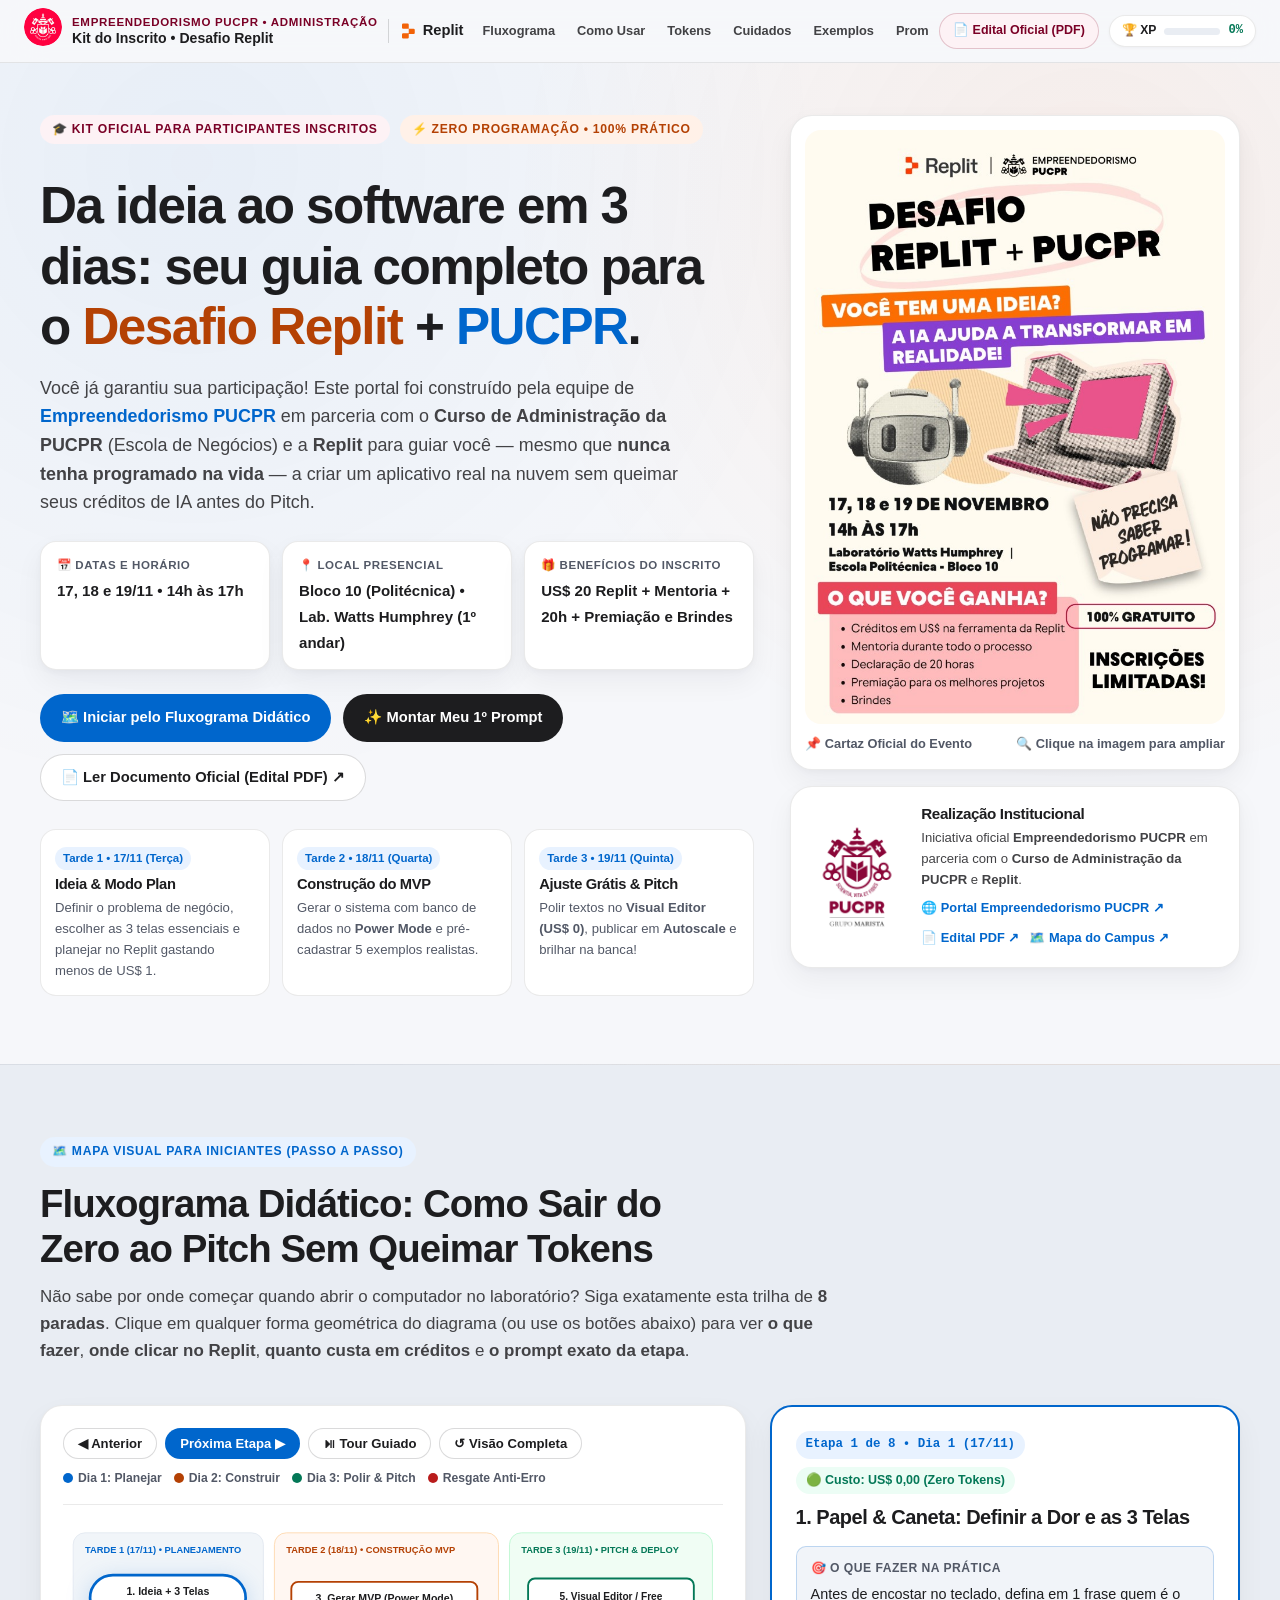
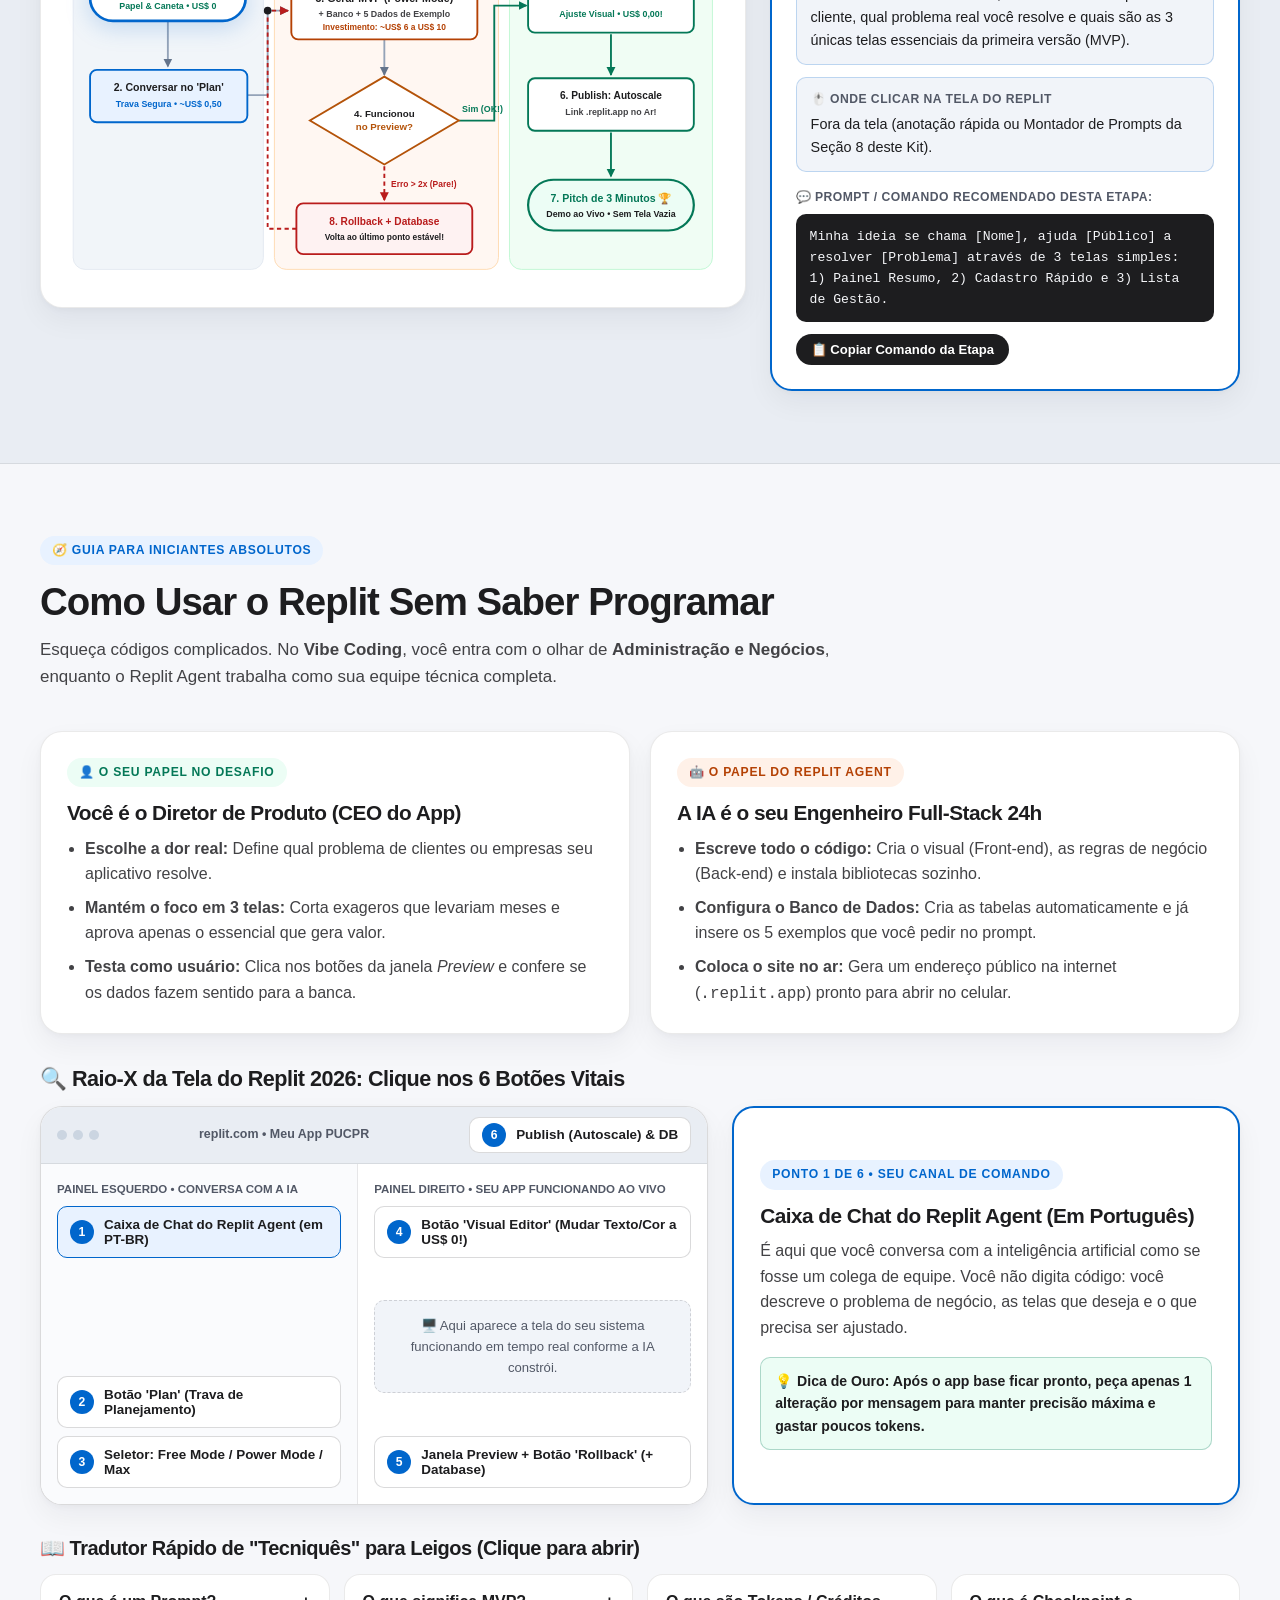
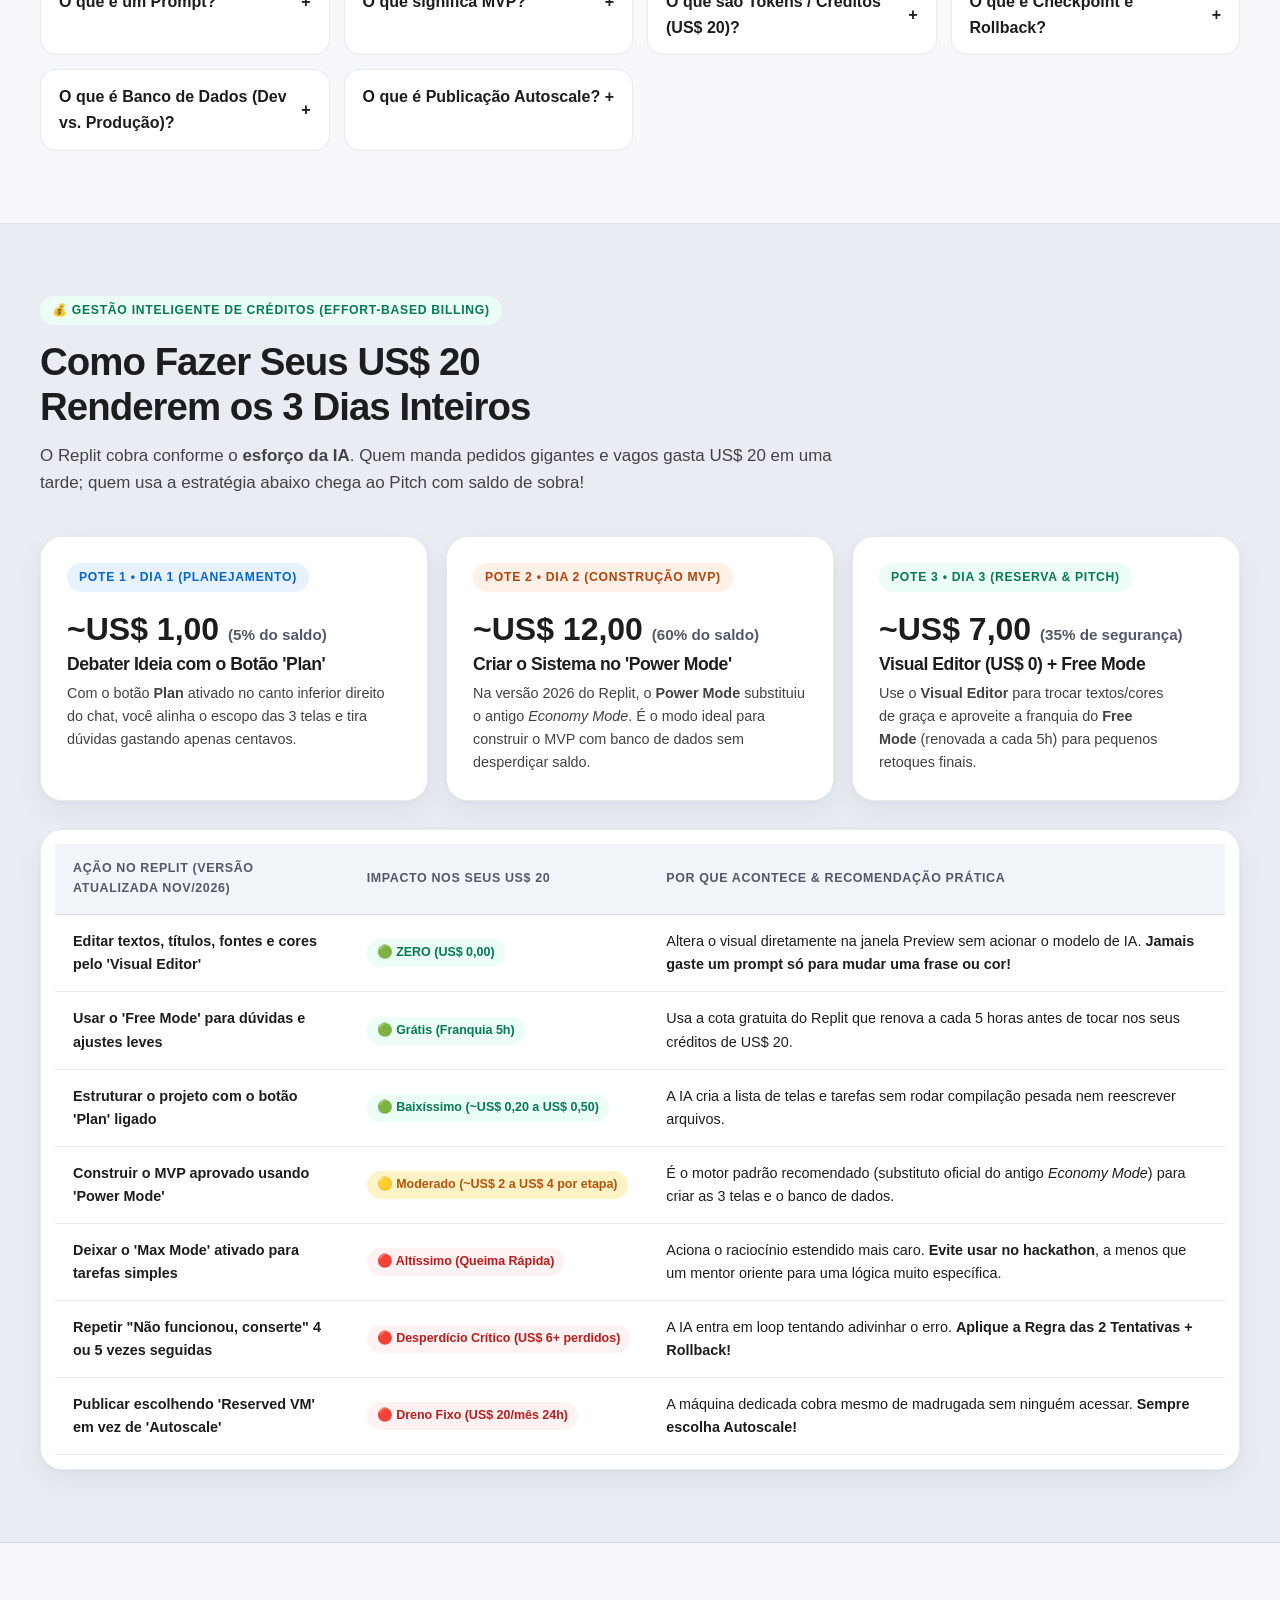
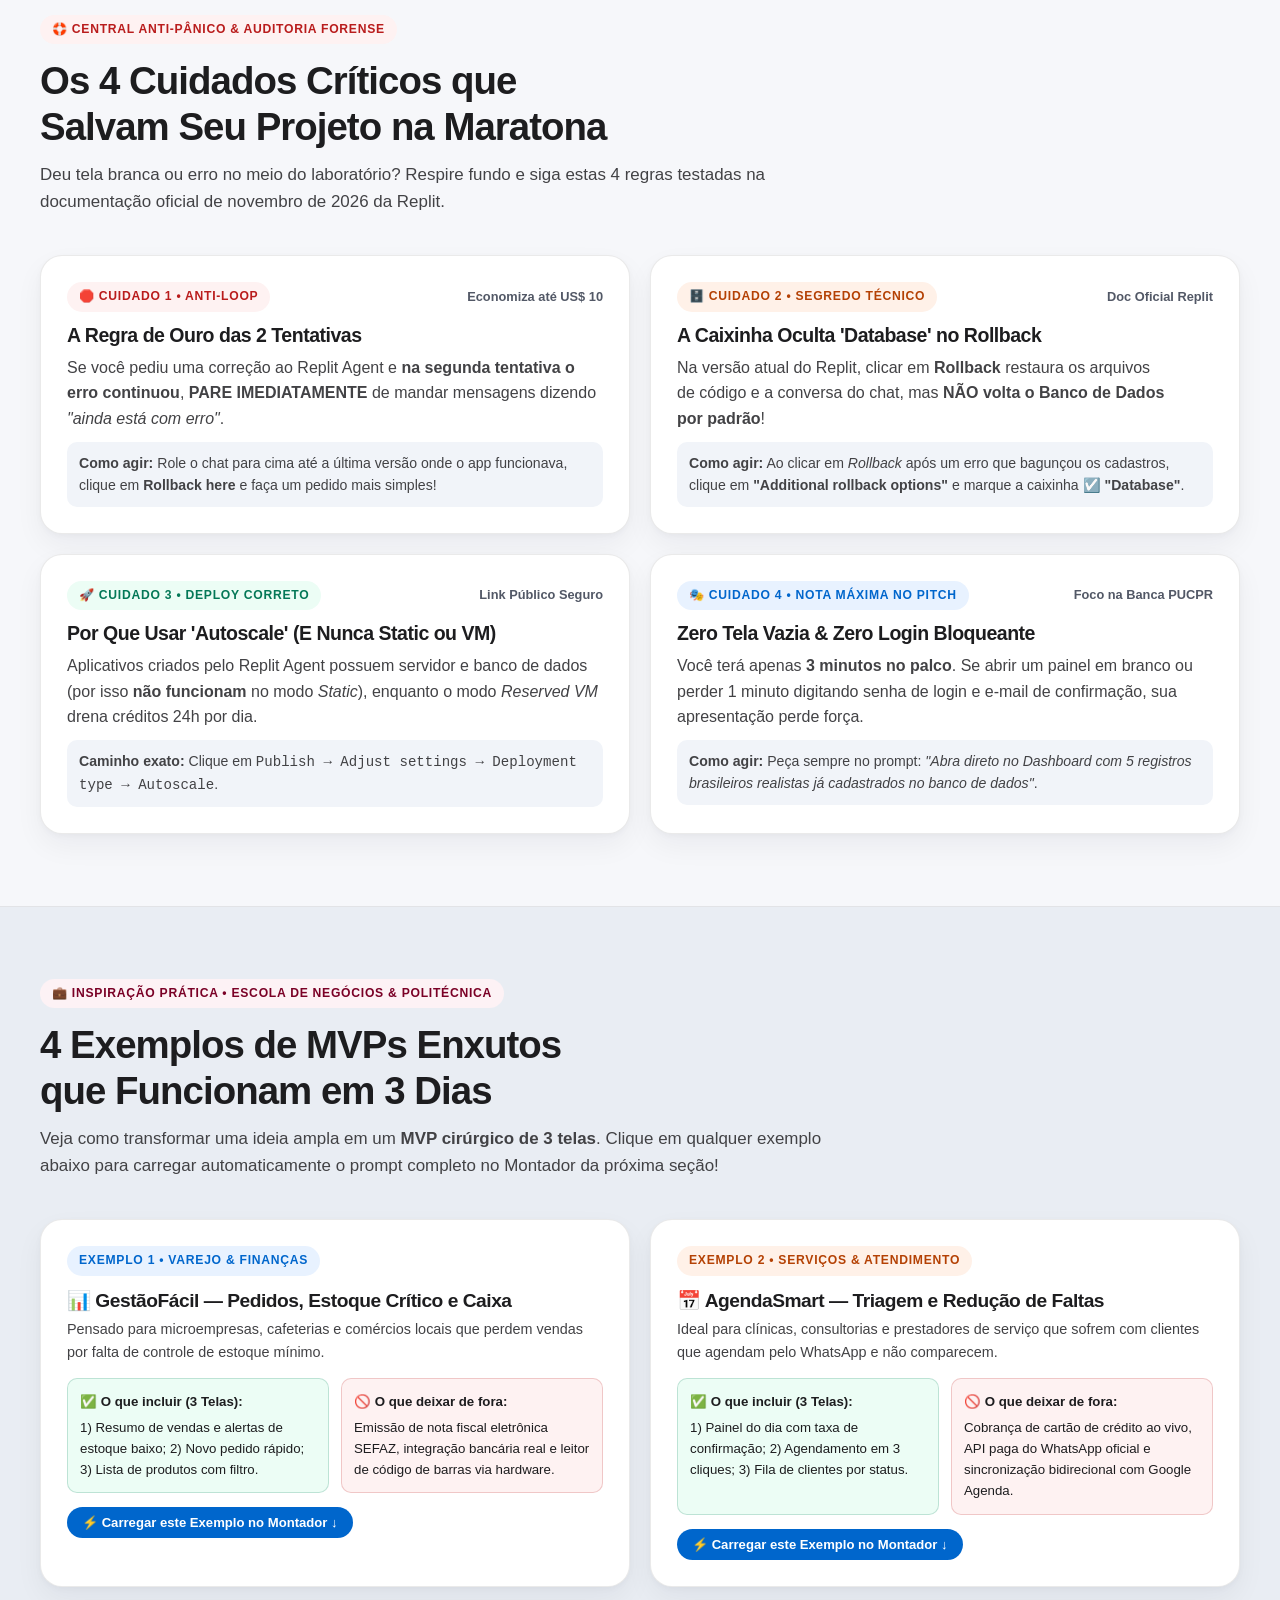
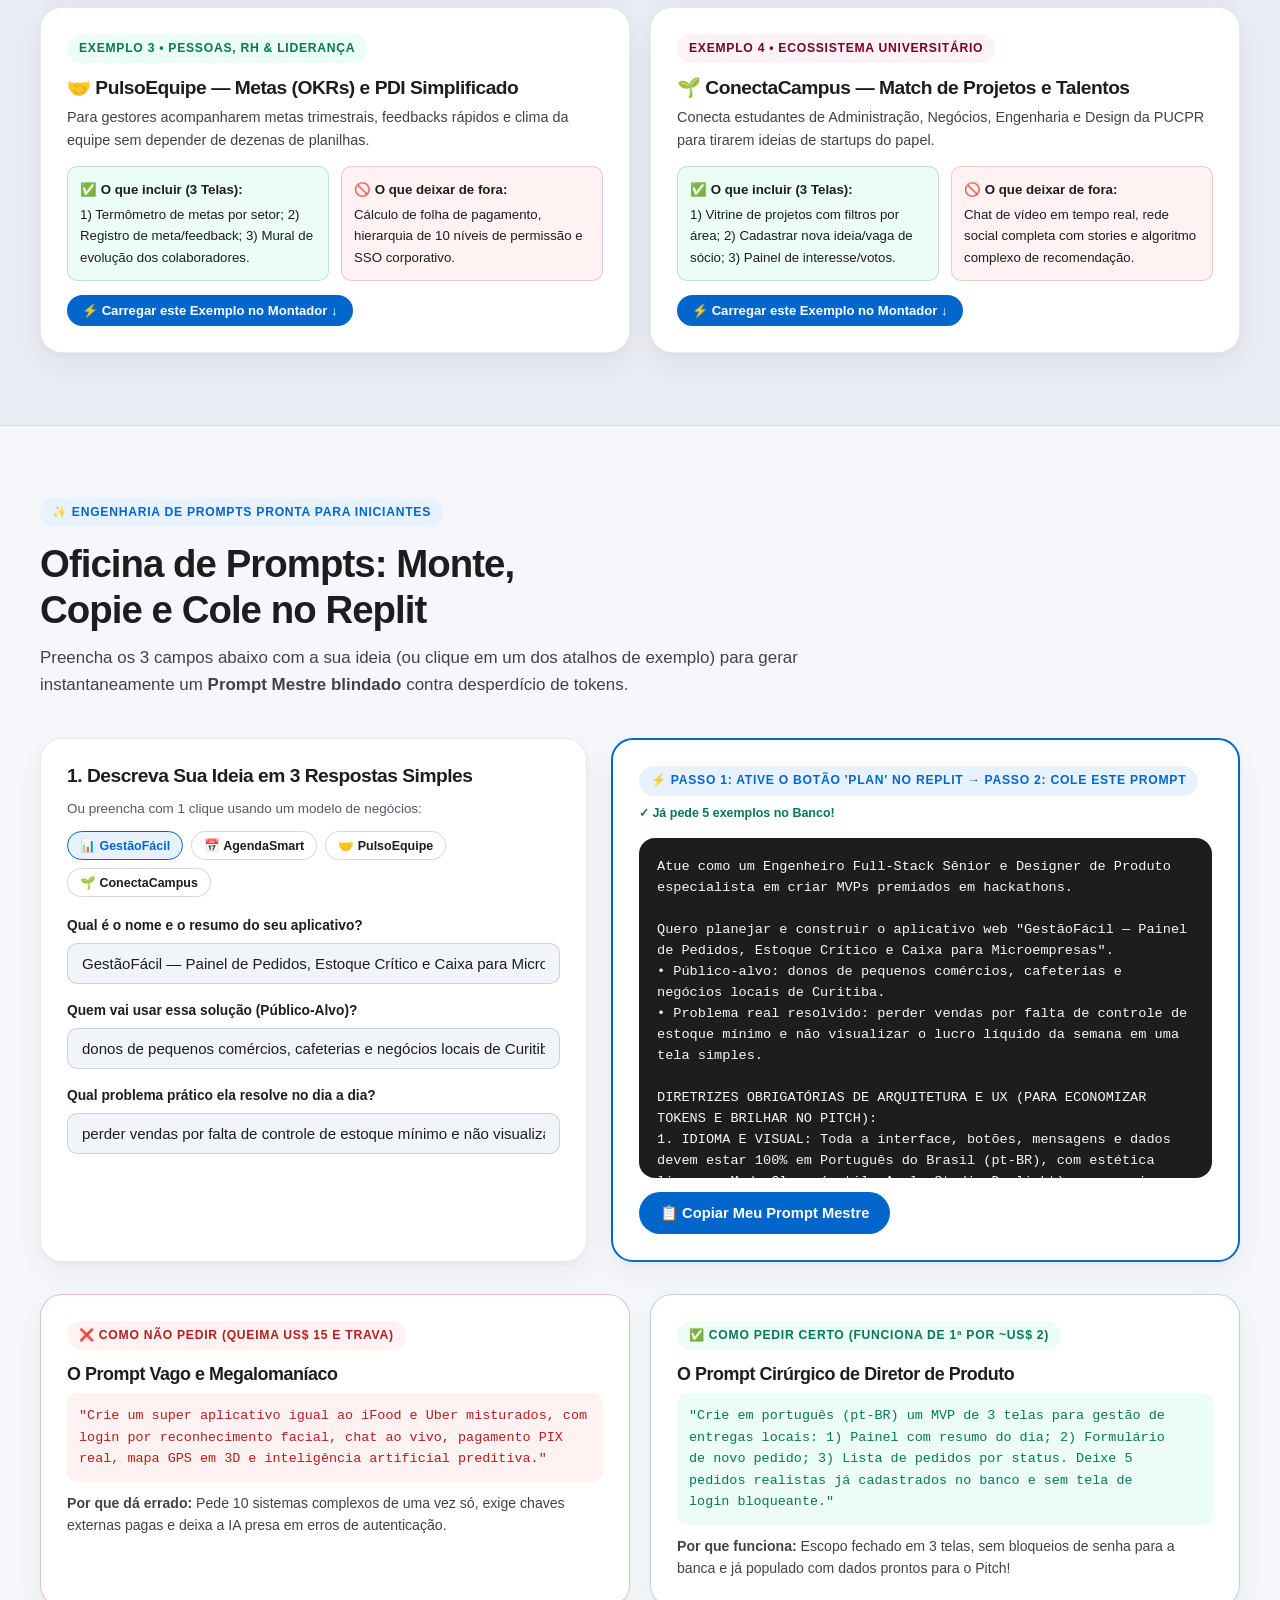
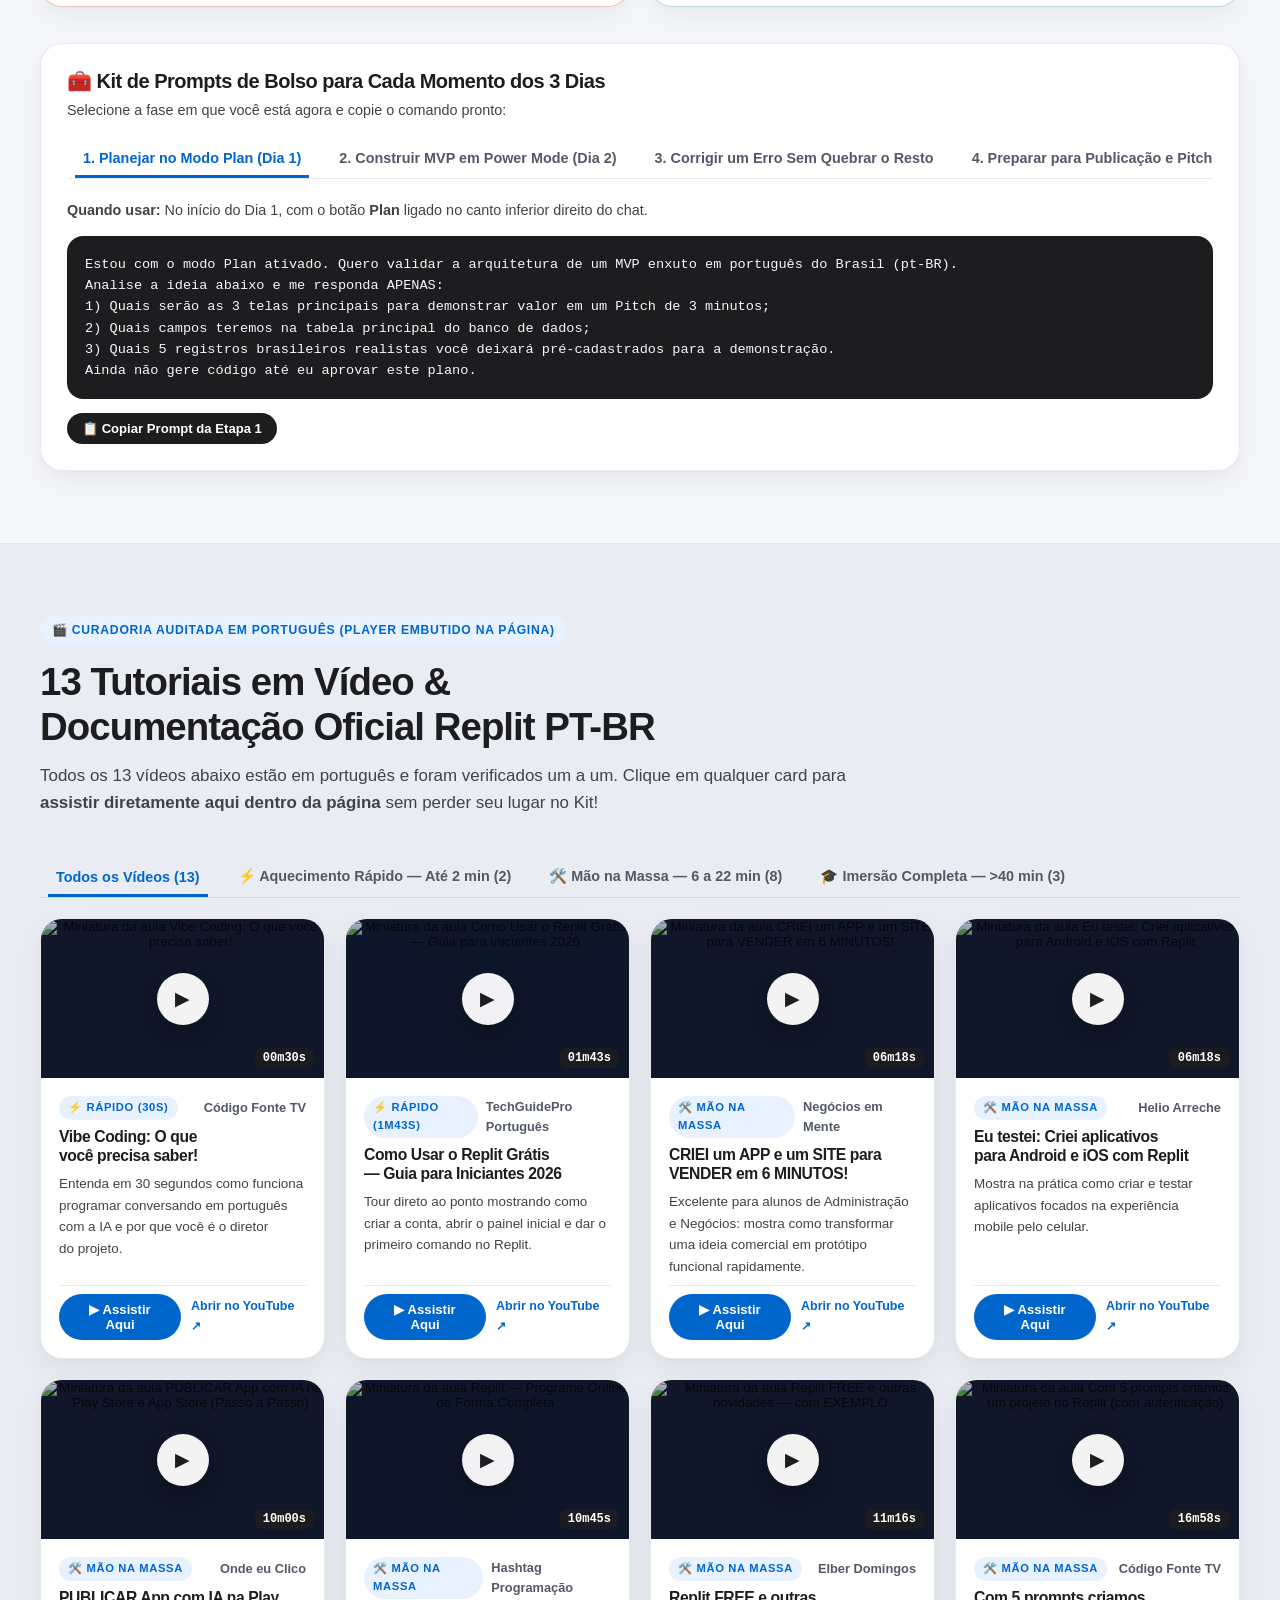
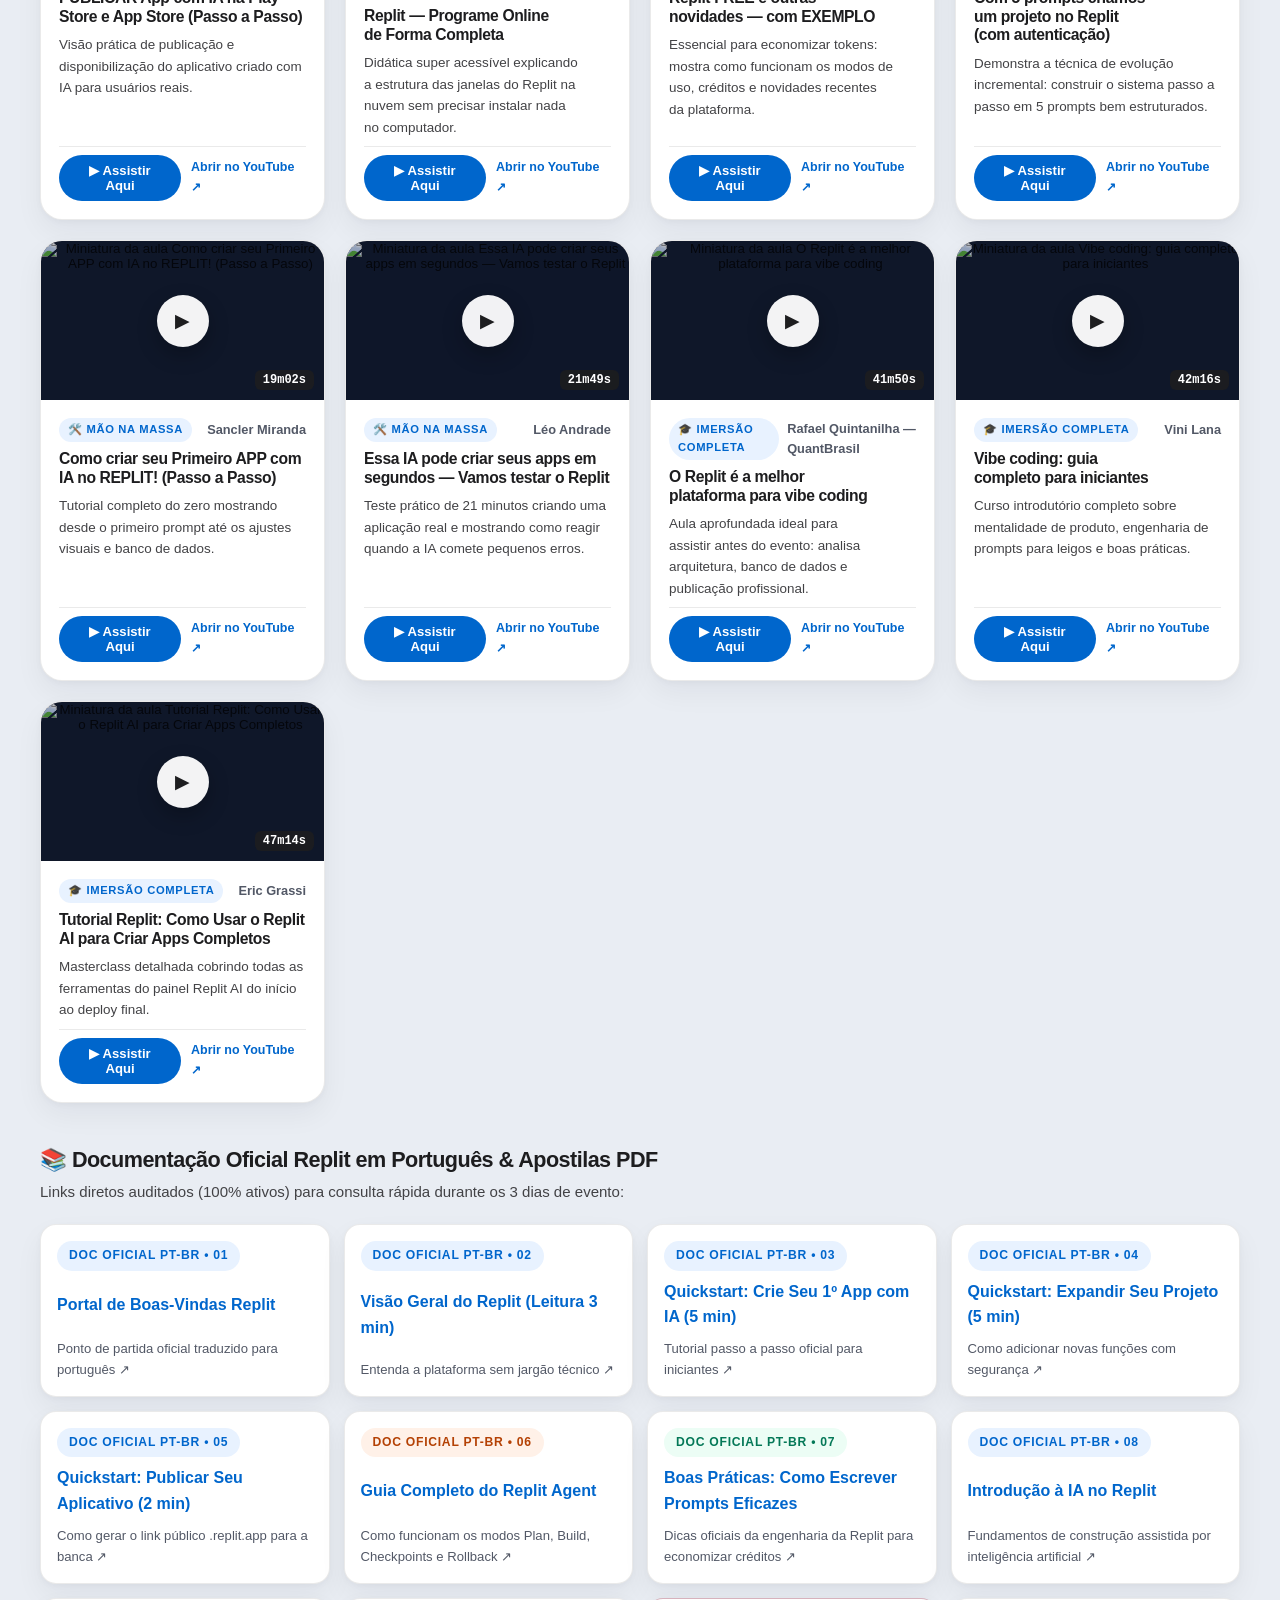
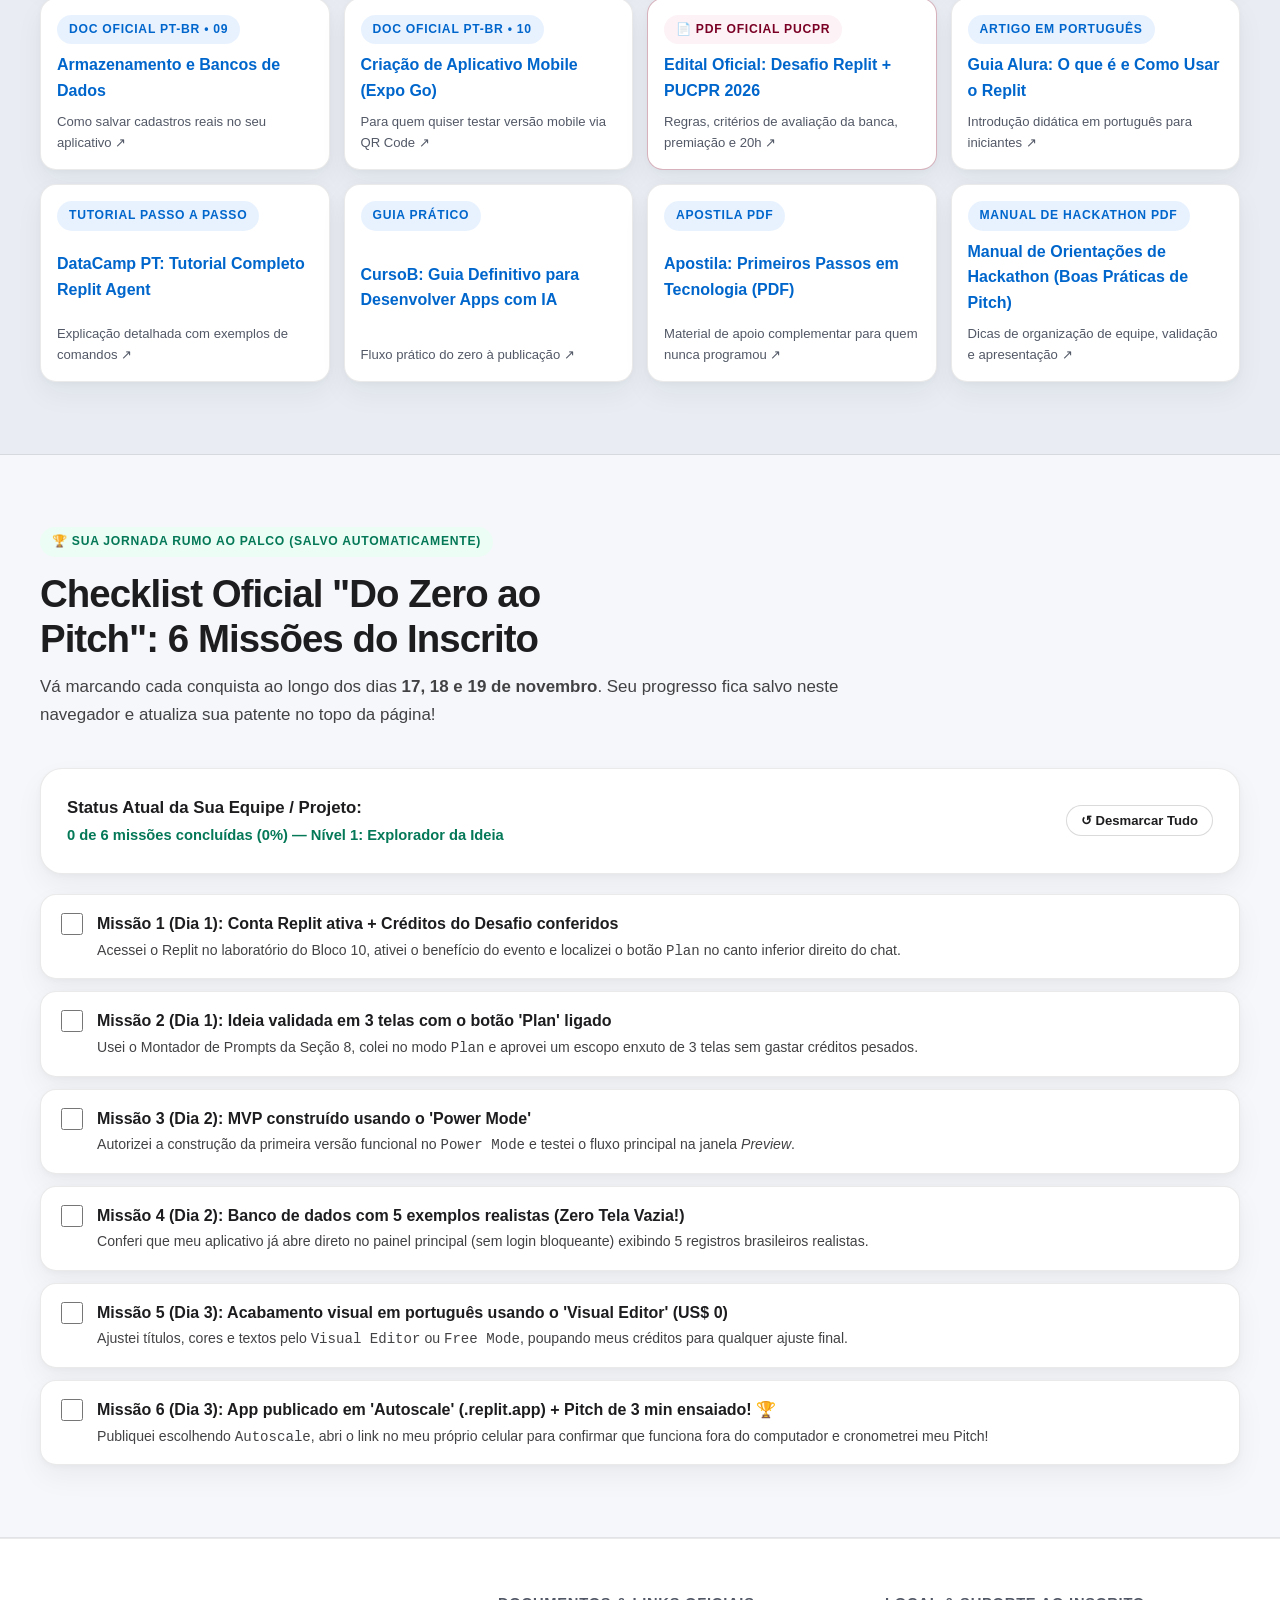
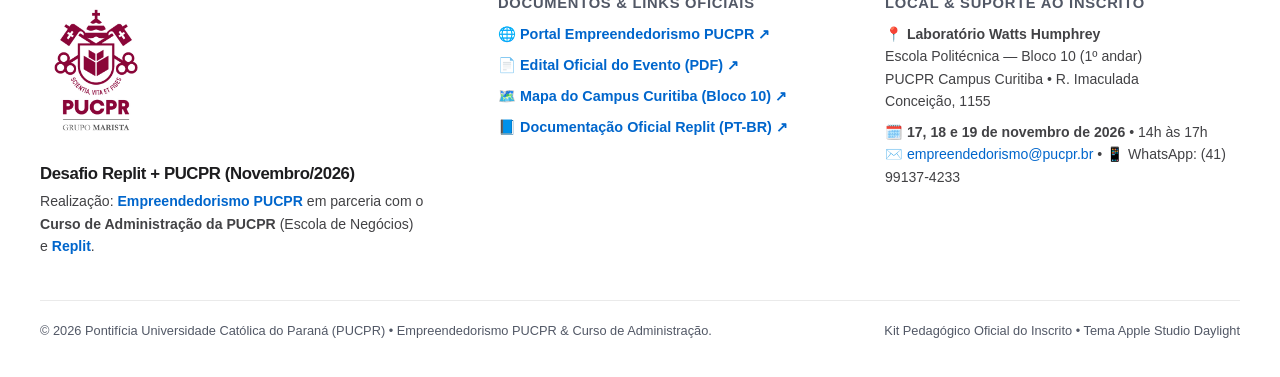
==== commit 965c7da2: "polish(ui,a11y): apply revisor-qualidade audit improvements and 320px/navbar polish (v1.0.1)" ====
--- a/index.html
+++ b/index.html
@@ -36,11 +36,11 @@
       <nav class="main-nav" aria-label="Navegação das seções do Kit">
         <a href="#fluxograma" class="nav-link">Fluxograma</a>
         <a href="#como-usar" class="nav-link">Como Usar</a>
-        <a href="#economia" class="nav-link">Economizar Tokens</a>
+        <a href="#economia" class="nav-link">Tokens</a>
         <a href="#cuidados" class="nav-link">Cuidados</a>
         <a href="#exemplos" class="nav-link">Exemplos</a>
         <a href="#prompts" class="nav-link">Prompts</a>
-        <a href="#videos" class="nav-link">Vídeos &amp; Docs</a>
+        <a href="#videos" class="nav-link">Vídeos</a>
         <a href="#checklist" class="nav-link">Checklist</a>
       </nav>
 
@@ -49,7 +49,8 @@
           <span>📄 Edital Oficial (PDF)</span>
         </a>
         <a href="#checklist" class="xp-hud-pill" title="Sua evolução no Kit do Inscrito">
-          <span id="xp-rank" class="xp-rank-label">Nível 1: Explorador da Ideia</span>
+          <span style="font-weight:700;color:var(--ink-primary);">🏆 XP</span>
+          <span id="xp-rank" class="xp-rank-label">Nível 1</span>
           <span class="xp-mini-track" aria-hidden="true">
             <span id="xp-bar-fill" class="xp-mini-fill"></span>
           </span>
--- a/assets/css/styles.css
+++ b/assets/css/styles.css
@@ -69,6 +69,11 @@
   scroll-behavior: smooth;
   font-size: 16px;
   -webkit-text-size-adjust: 100%;
+}
+
+section[id],
+div[id] {
+  scroll-margin-top: 84px;
 }
 
 body {
@@ -151,9 +156,11 @@
   display: flex;
   align-items: center;
   justify-content: space-between;
-  gap: 14px;
+  gap: 10px;
   min-height: 62px;
   padding-block: 8px;
+  max-width: 1380px;
+  margin-inline: auto;
 }
 
 .brand-cluster {
@@ -219,10 +226,13 @@
 }
 
 .nav-link {
-  font-size: 0.82rem;
+  display: inline-flex;
+  align-items: center;
+  min-height: 36px;
+  font-size: 0.8rem;
   font-weight: 600;
   color: var(--ink-secondary);
-  padding: 6px 10px;
+  padding: 5px 9px;
   border-radius: var(--radius-pill);
   white-space: nowrap;
   transition: background-color 180ms var(--ease-out-expo), color 180ms var(--ease-out-expo);
@@ -272,9 +282,15 @@
 }
 
 .xp-rank-label {
-  font-weight: 700;
-  color: var(--ink-primary);
+  position: absolute;
+  width: 1px;
+  height: 1px;
+  padding: 0;
+  margin: -1px;
+  overflow: hidden;
+  clip: rect(0, 0, 0, 0);
   white-space: nowrap;
+  border: 0;
 }
 
 .xp-mini-track {
@@ -772,6 +788,7 @@
 
 .flow-detail-meta {
   display: flex;
+  flex-wrap: wrap;
   align-items: center;
   justify-content: space-between;
   gap: 8px;
@@ -1577,7 +1594,25 @@
   .main-nav {
     order: 3;
     width: 100%;
+    max-width: 100%;
     padding-top: 4px;
+    box-sizing: border-box;
+  }
+
+  .nav-link {
+    min-height: 44px;
+    padding: 8px 12px;
+  }
+
+  .brand-text-group {
+    min-width: 0;
+    flex: 1;
+  }
+
+  .brand-eyebrow,
+  .brand-title {
+    overflow: hidden;
+    text-overflow: ellipsis;
   }
 
   .chancela-institucional-card {
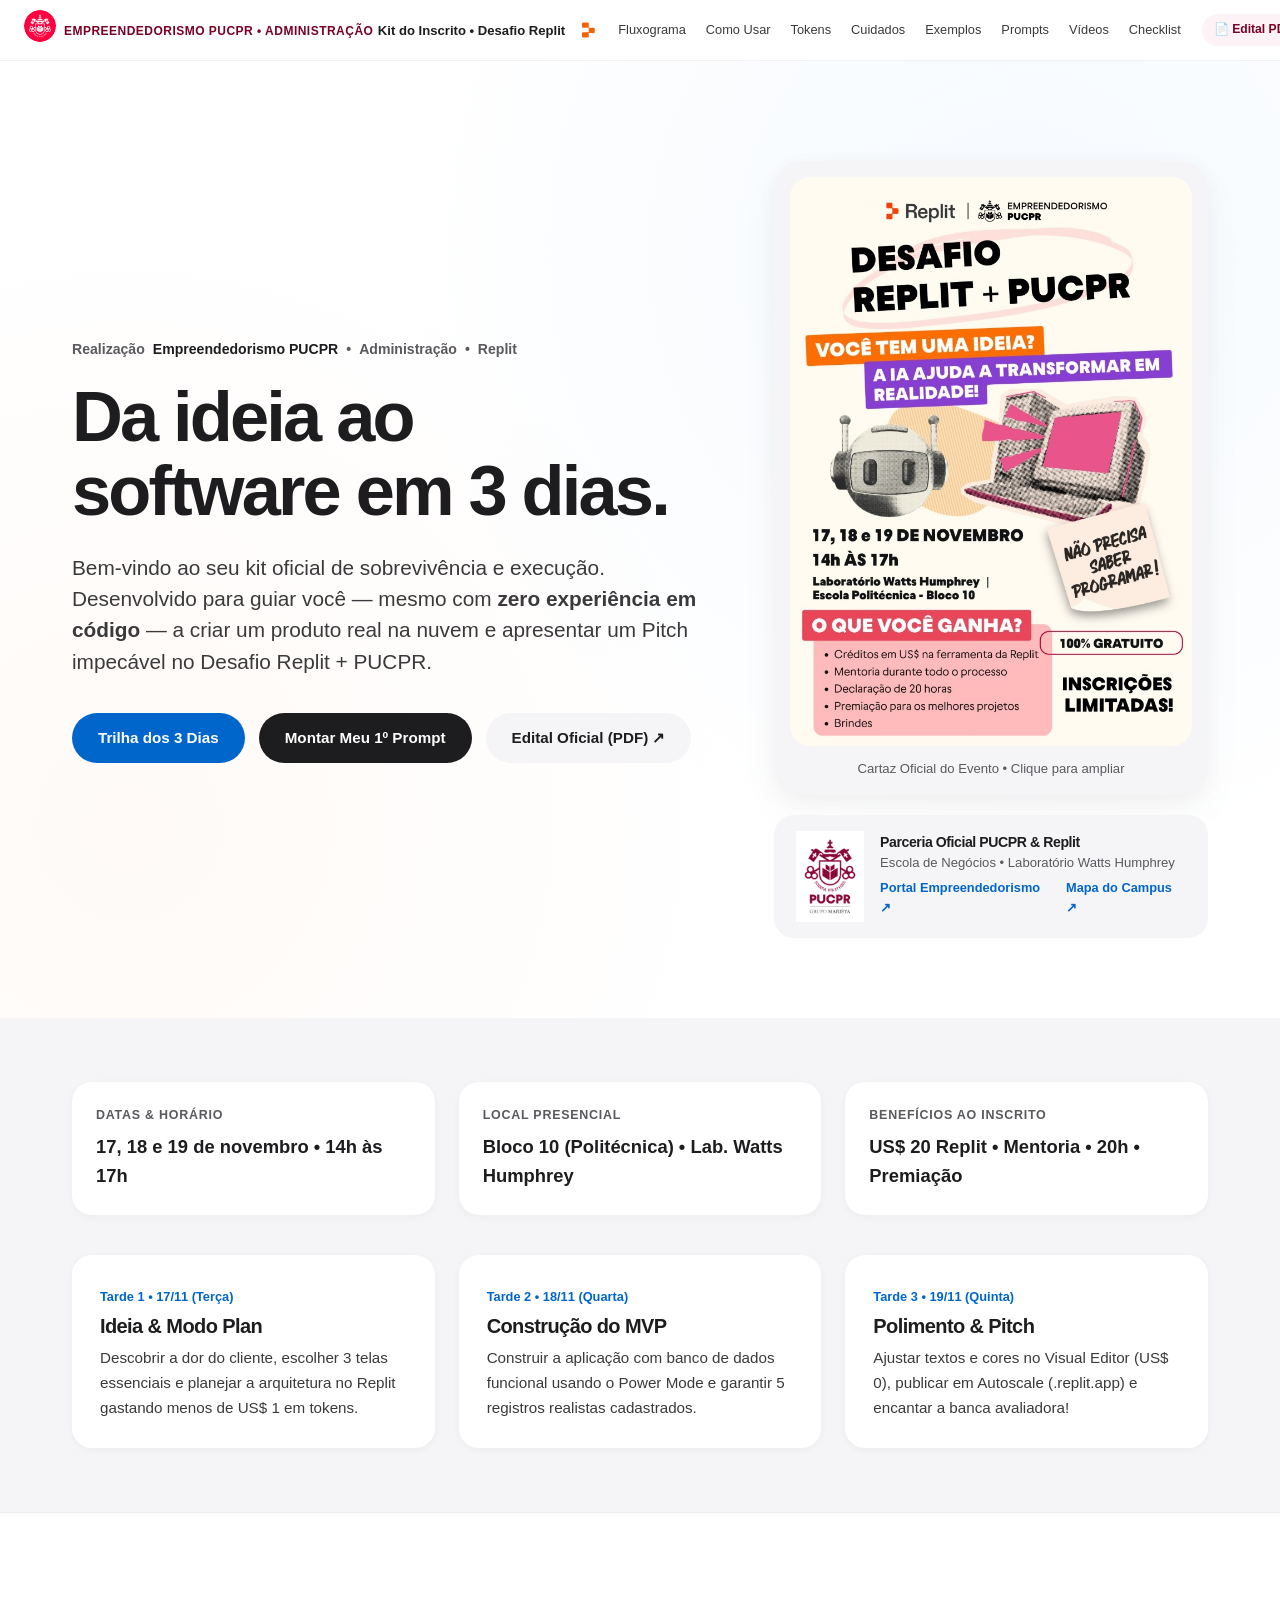
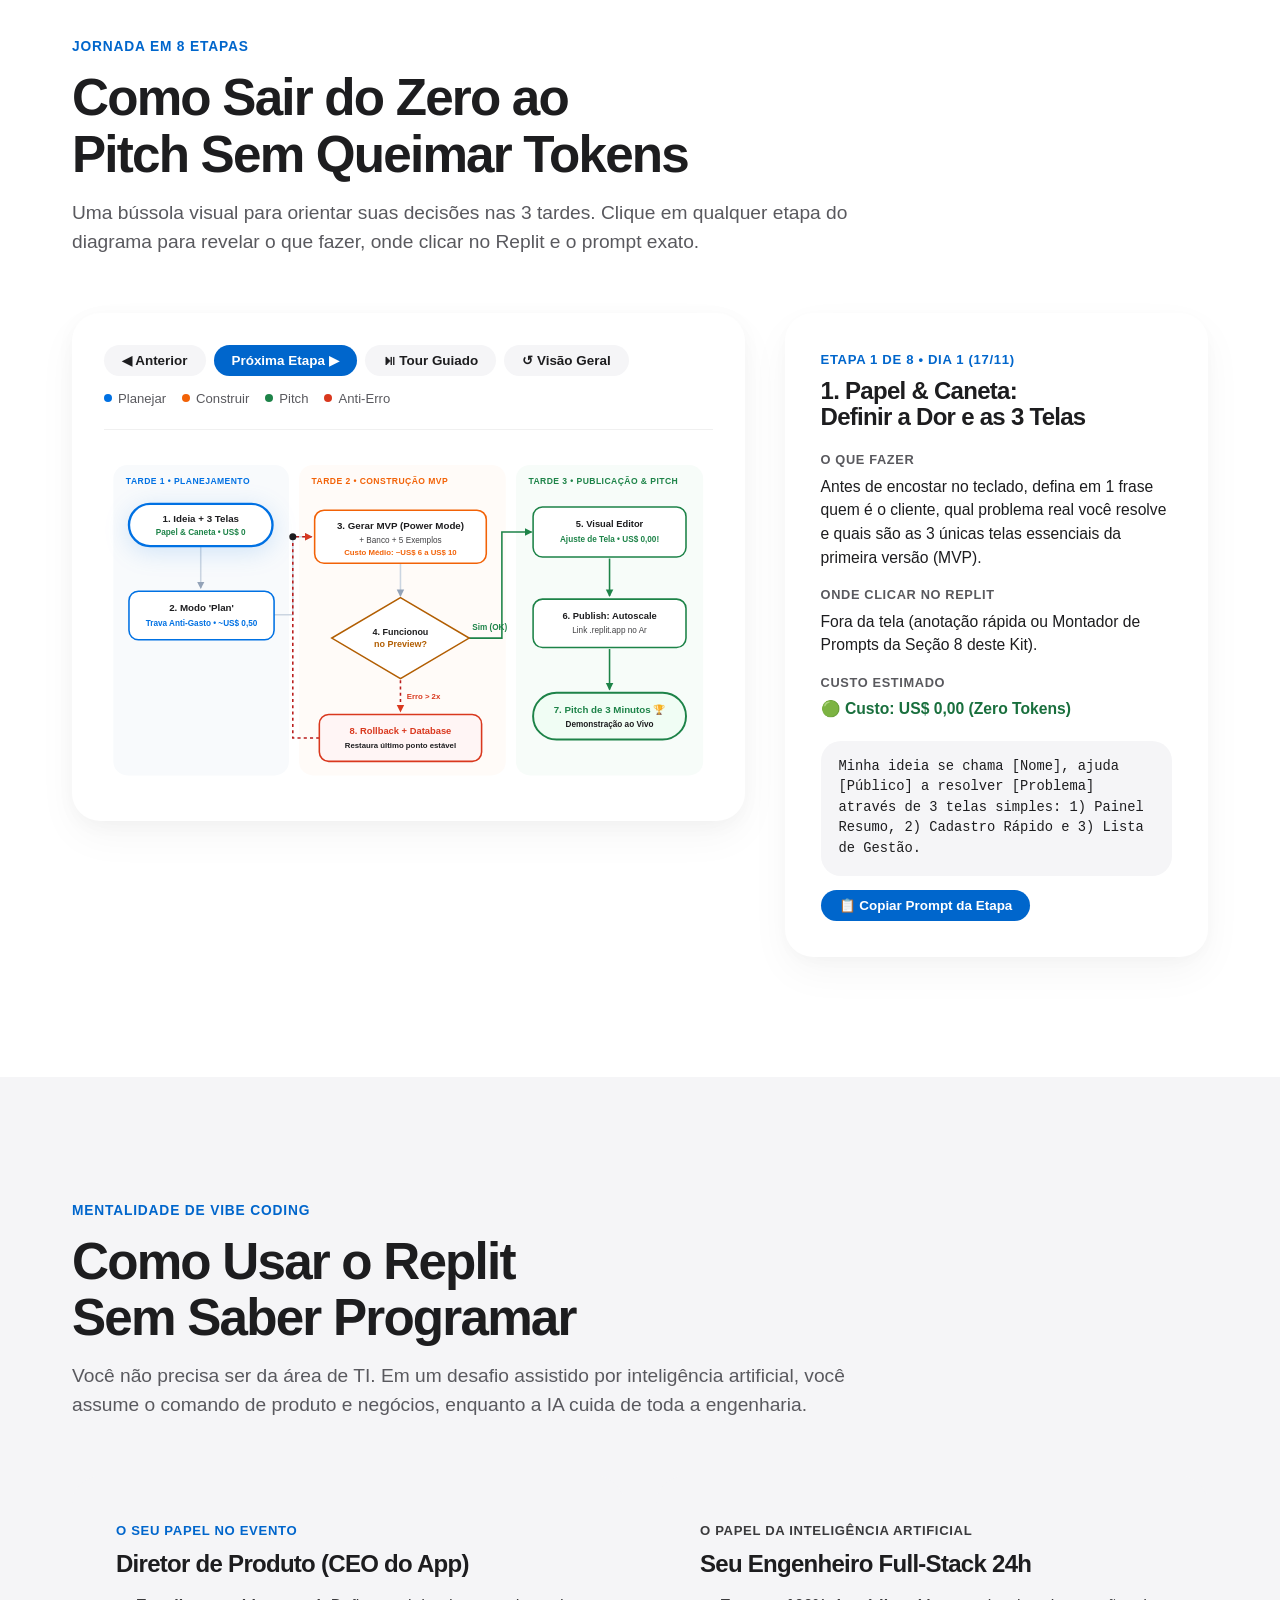
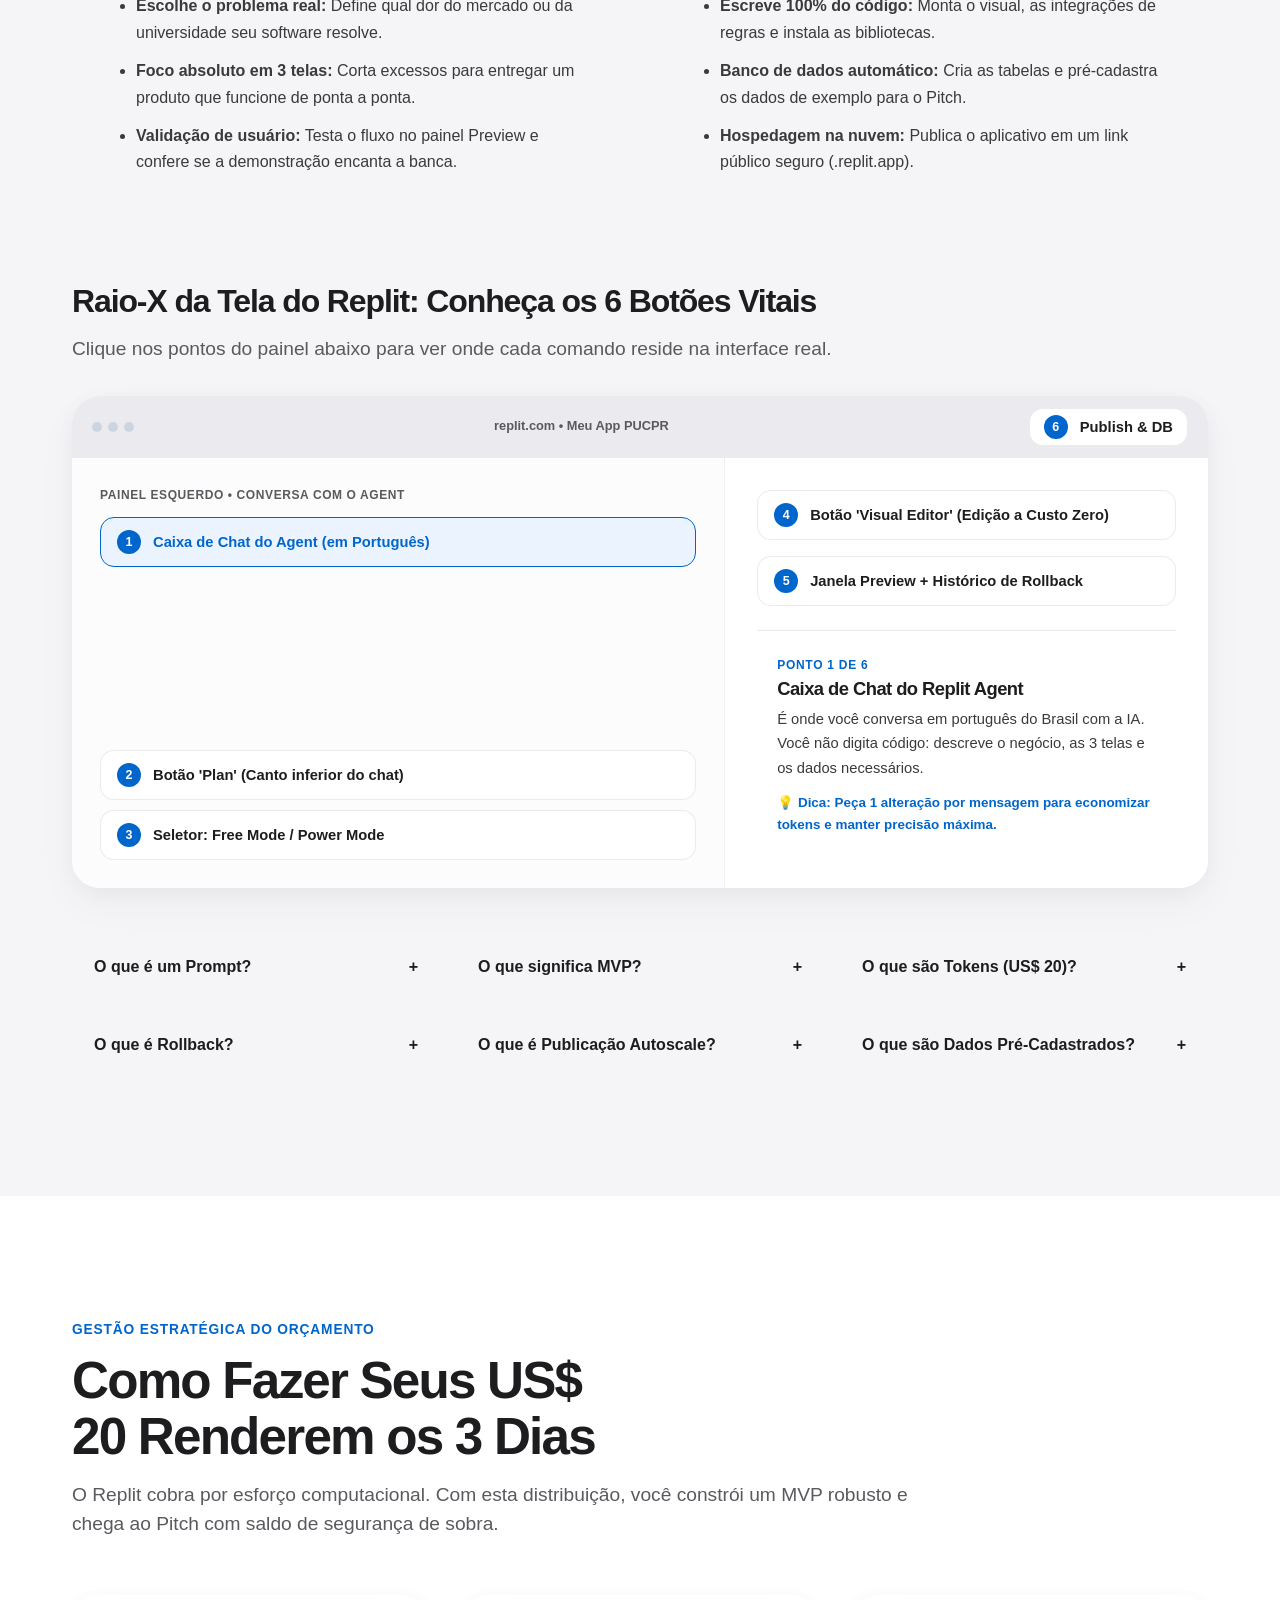
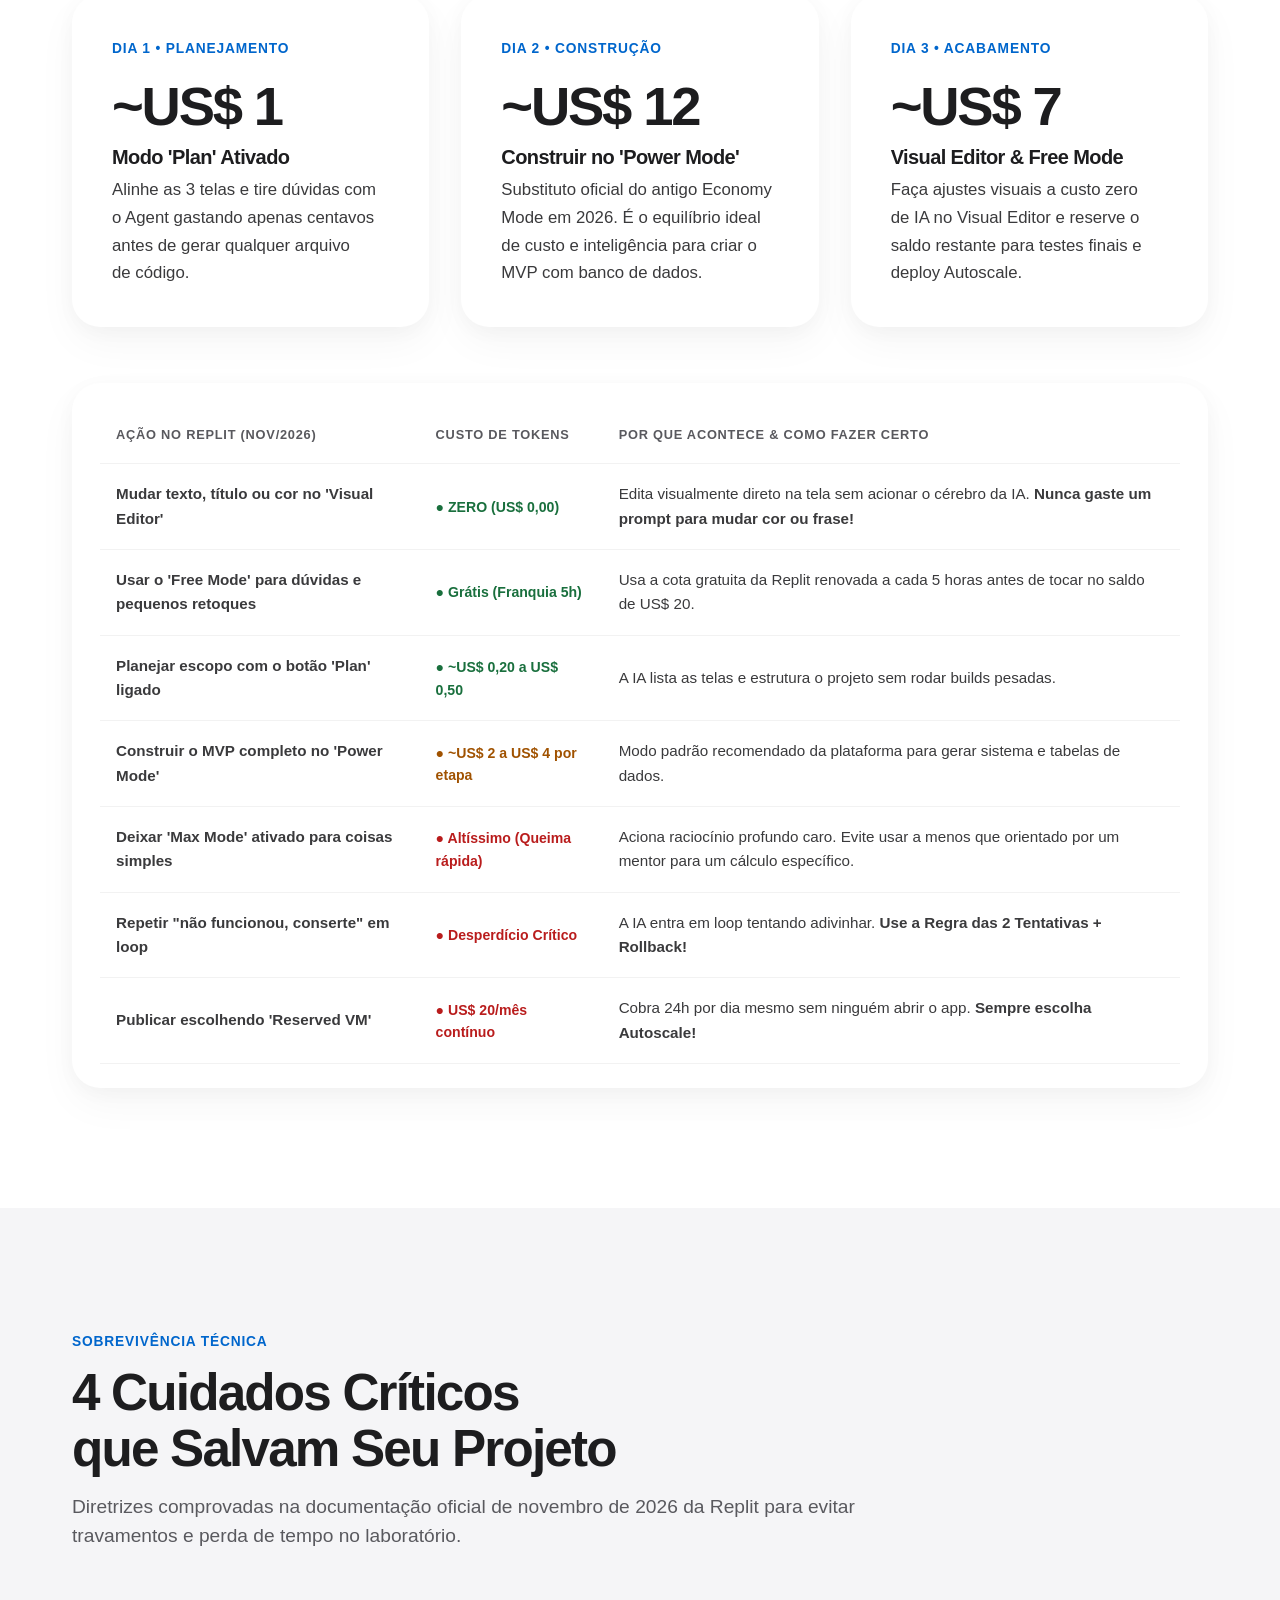
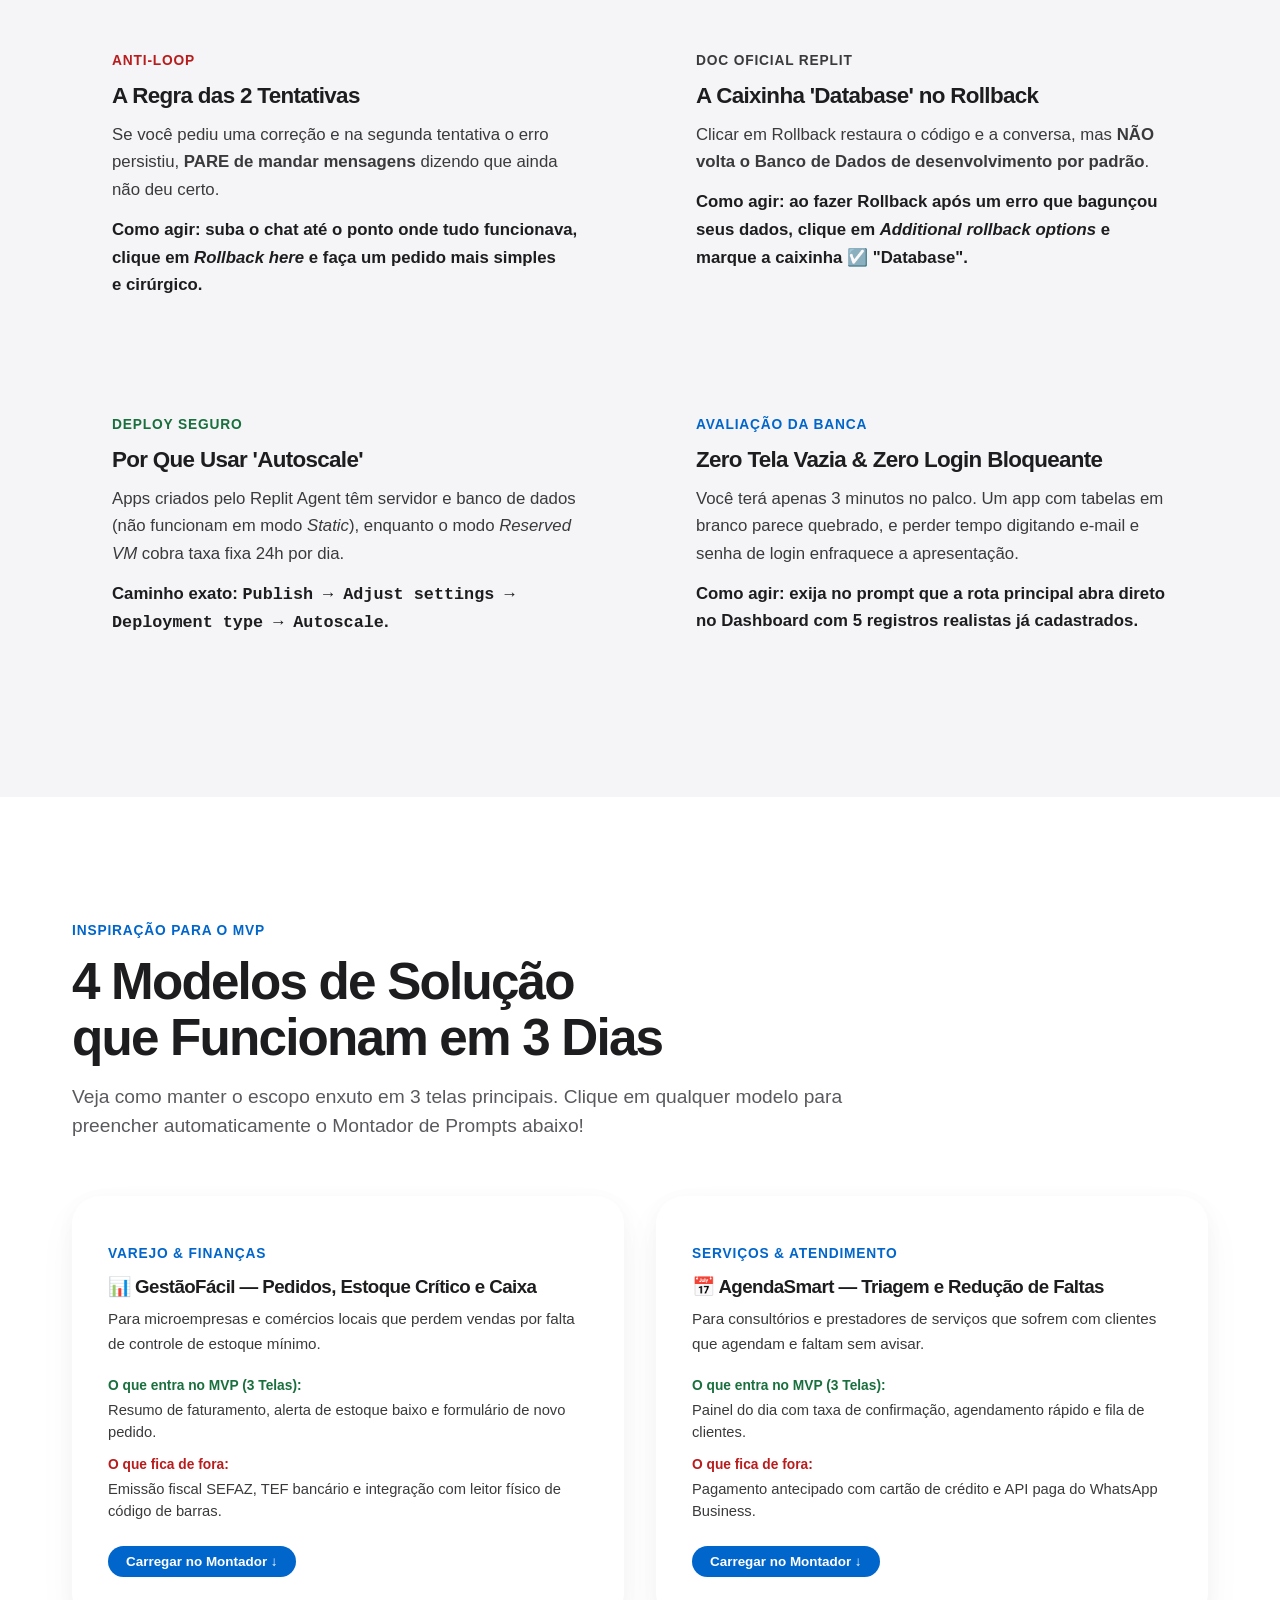
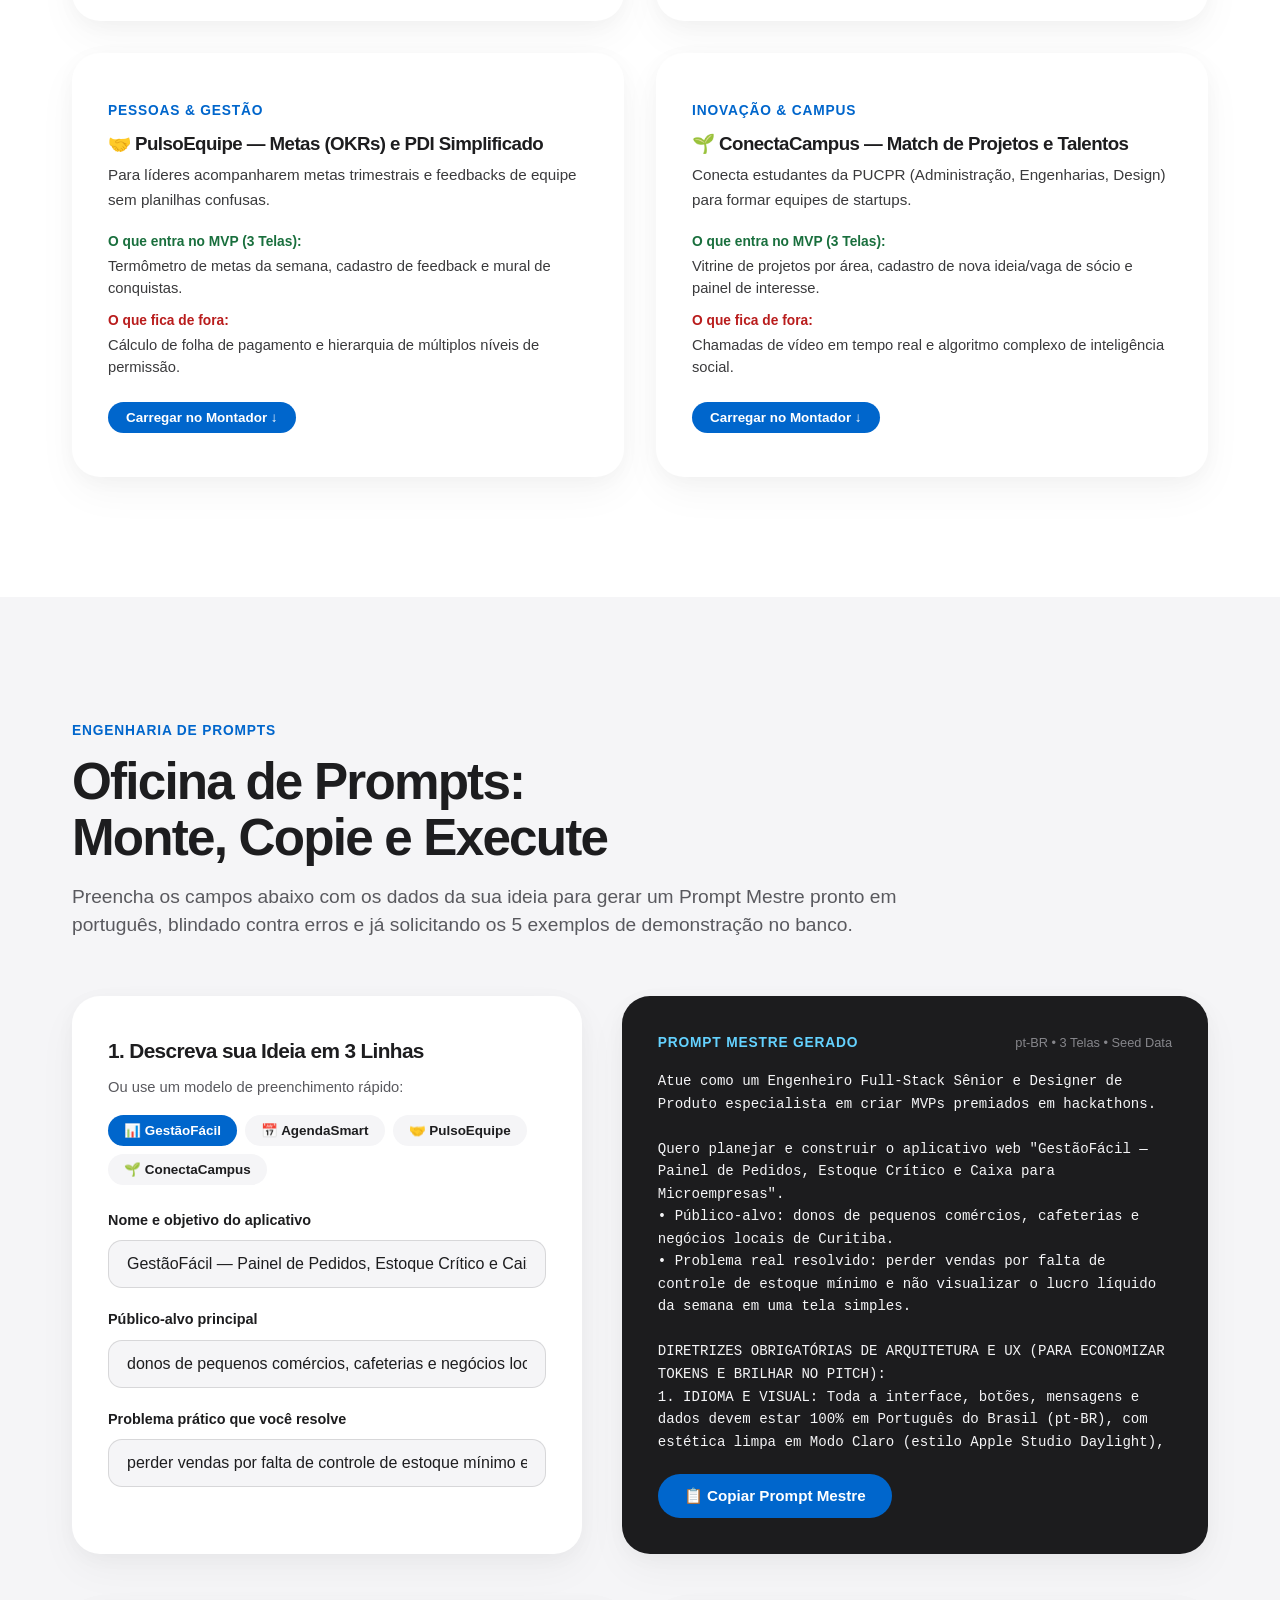
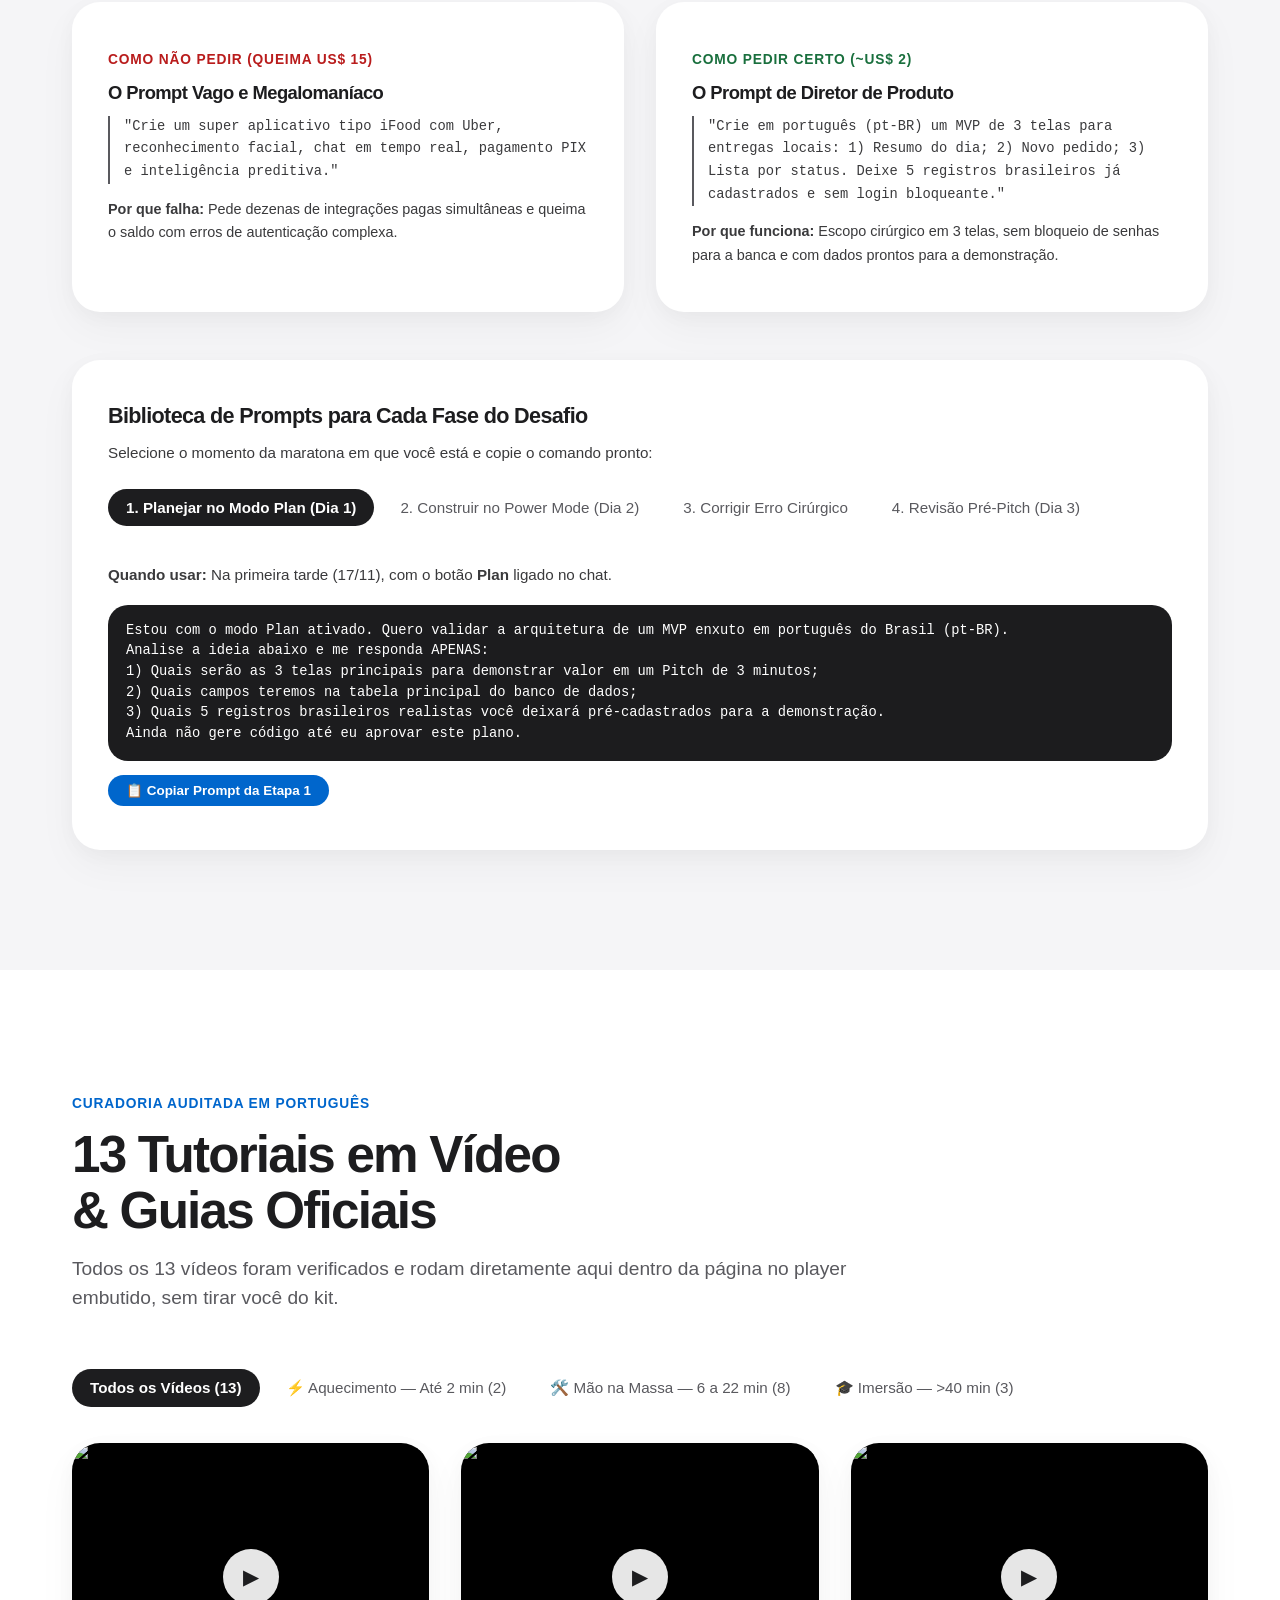
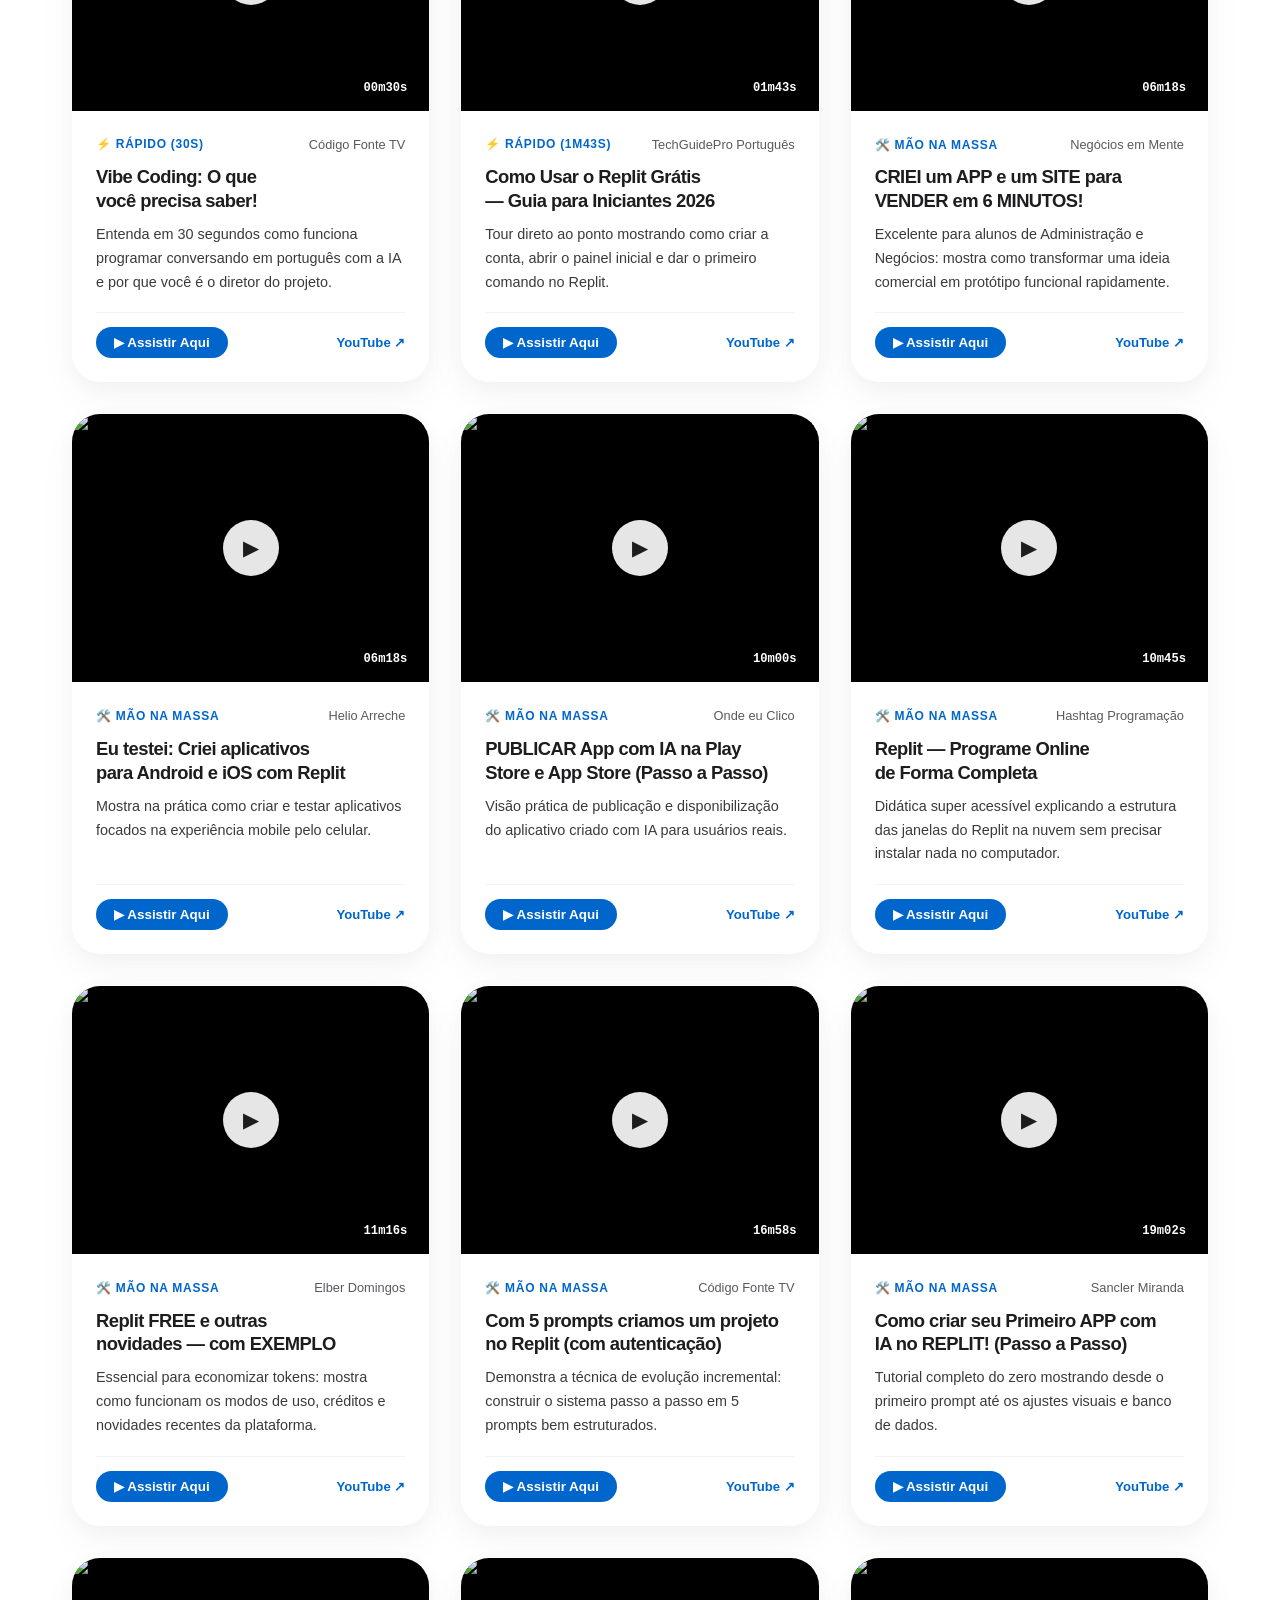
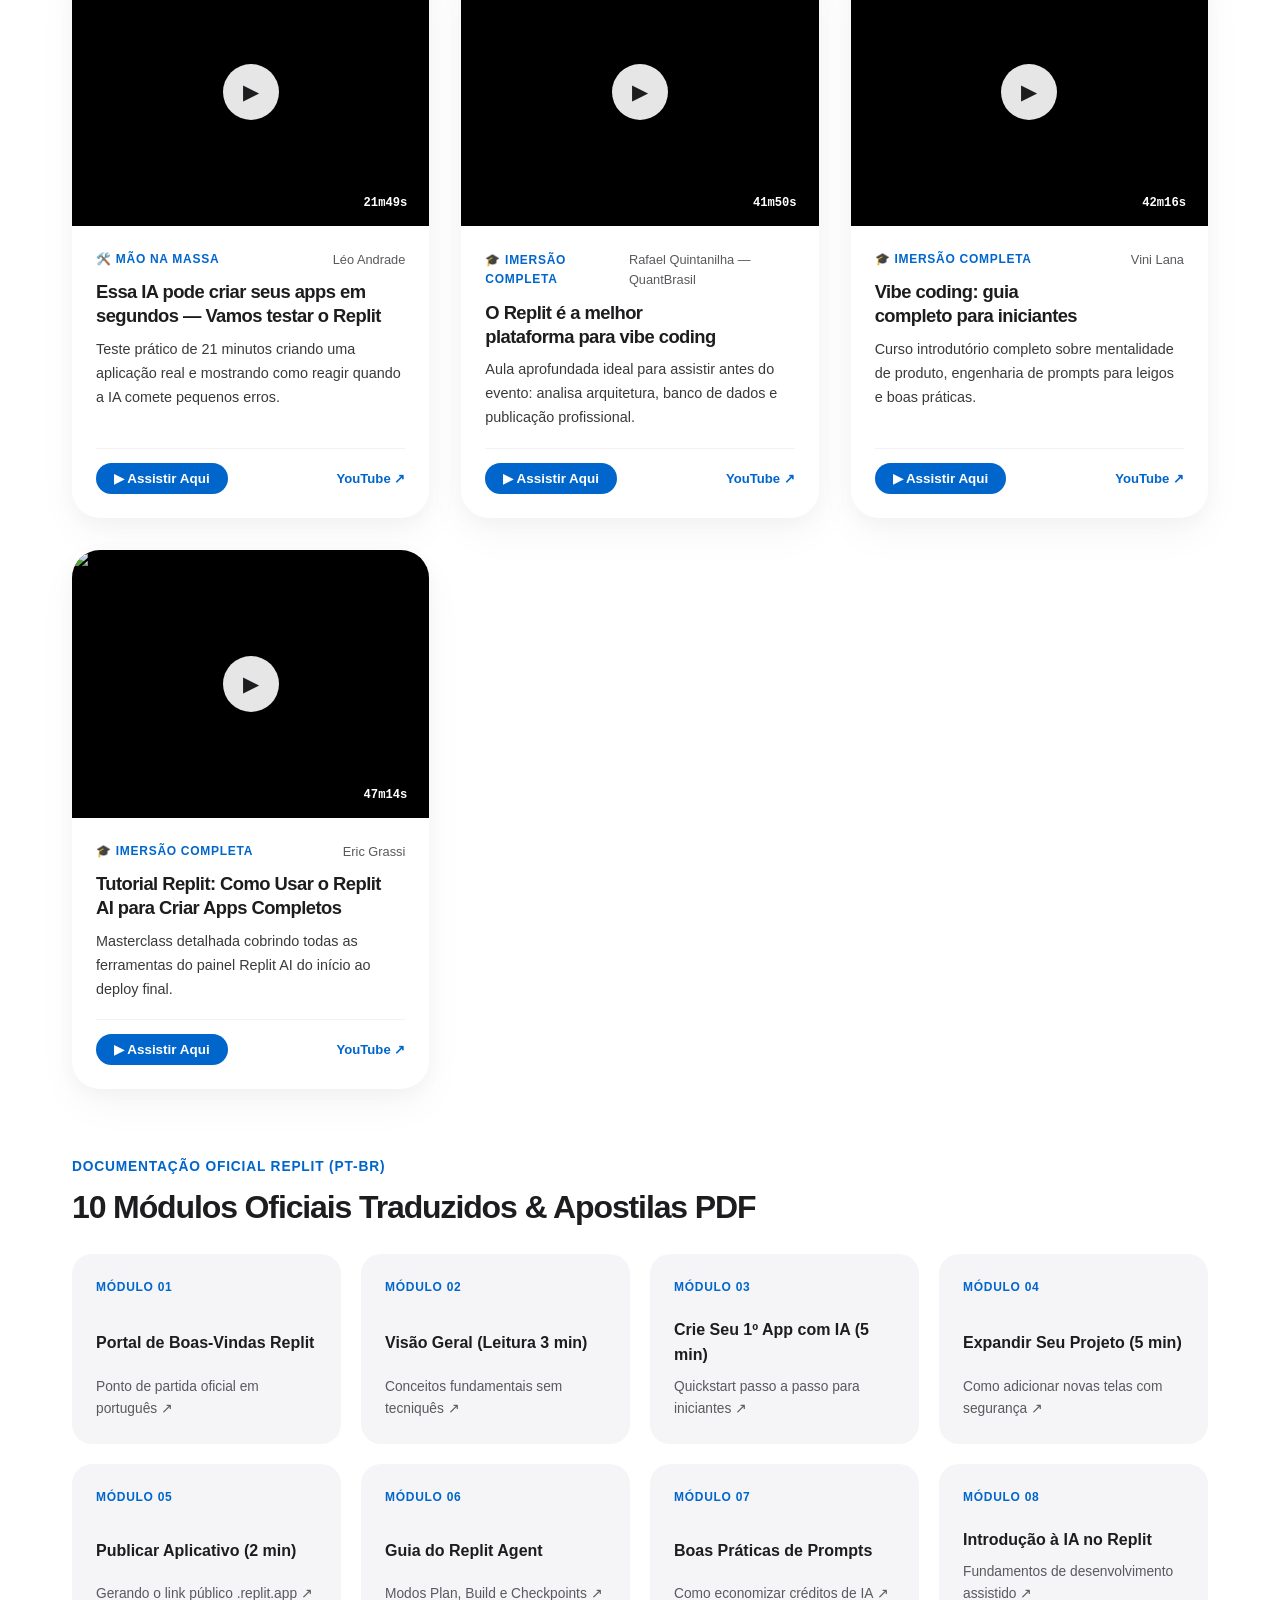
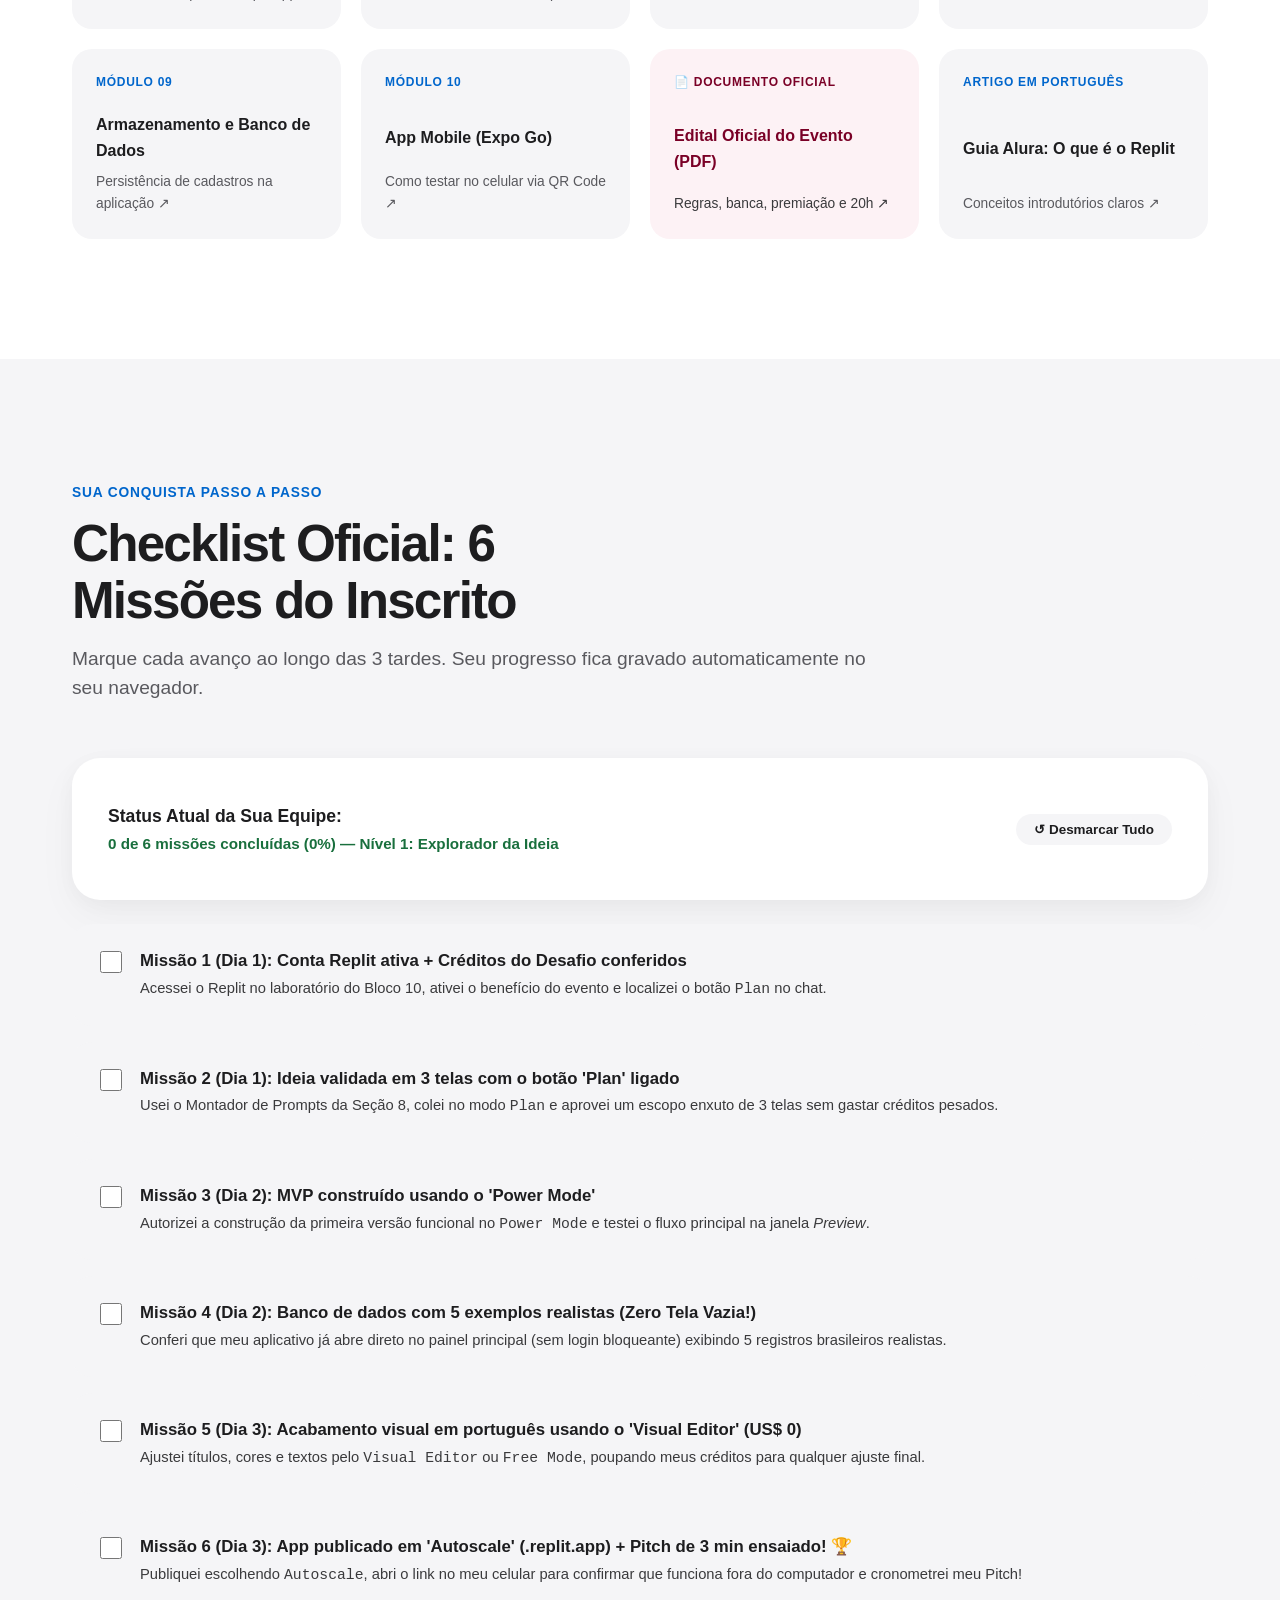
==== commit 0e496729: "feat(design): apply authentic Apple Studio Daylight overhaul, fix overflow and add cache-busting" ====
--- a/index.html
+++ b/index.html
@@ -4,32 +4,30 @@
   <meta charset="UTF-8">
   <meta name="viewport" content="width=device-width, initial-scale=1.0">
   <title>Kit Oficial do Inscrito — Desafio Replit + PUCPR | Da Ideia ao Software</title>
-  <meta name="description" content="Guia prático, dicas de economia de tokens (US$ 20), fluxograma interativo, oficina de prompts e tutoriais em vídeo para os inscritos no Desafio Replit + PUCPR (17, 18 e 19/11 no Bloco 10 — Politécnica). Realização Empreendedorismo PUCPR em parceria com o Curso de Administração da PUCPR e Replit.">
+  <meta name="description" content="Kit oficial de boas-vindas e execução prática para estudantes inscritos no Desafio Replit + PUCPR (17, 18 e 19/11). Realização Empreendedorismo PUCPR em parceria com o Curso de Administração da PUCPR e Replit.">
   <link rel="icon" type="image/png" href="./assets/img/logo-pucpr-selo.png">
-  <link rel="stylesheet" href="./assets/css/styles.css">
+  <link rel="stylesheet" href="./assets/css/styles.css?v=1.1.0">
 </head>
 <body>
   <a href="#conteudo-principal" class="skip-link">Pular para o conteúdo principal</a>
 
   <!-- ========================================================================
-       1. BARRA SUPERIOR DAYLIGHT GLASS + CHANCELA PUCPR + HUD GAMIFICADO
+       1. HEADER DAYLIGHT GLASS
        ======================================================================== -->
   <header class="site-header">
-    <div class="container header-inner">
+    <div class="header-inner">
       <div class="brand-cluster">
         <a href="https://empreendedorismo.pucpr.br/" target="_blank" rel="noopener" title="Empreendedorismo PUCPR">
-          <img src="./assets/img/logo-pucpr-selo.png" alt="Selo Oficial Brasão PUCPR" class="brand-selo" width="38" height="38">
+          <img src="./assets/img/logo-pucpr-selo.png" alt="Selo Oficial Brasão PUCPR" class="brand-selo" width="36" height="36">
         </a>
         <div class="brand-text-group">
           <span class="brand-eyebrow">Empreendedorismo PUCPR • Administração</span>
           <span class="brand-title">Kit do Inscrito • Desafio Replit</span>
         </div>
-        <span class="brand-divider" aria-hidden="true"></span>
-        <a href="https://replit.com/" target="_blank" rel="noopener" class="brand-replit-badge" title="Abrir Replit">
+        <a href="https://replit.com/" target="_blank" rel="noopener" title="Abrir Replit" style="display:inline-flex;align-items:center;margin-left:6px;">
           <svg width="18" height="18" viewBox="0 0 24 24" fill="#F26207" aria-hidden="true">
             <path d="M4 3.5A1.5 1.5 0 0 1 5.5 2h6A1.5 1.5 0 0 1 13 3.5V9H5.5A1.5 1.5 0 0 1 4 7.5v-4ZM13 9h6.5A1.5 1.5 0 0 1 21 10.5v4a1.5 1.5 0 0 1-1.5 1.5H13V9ZM4 16.5A1.5 1.5 0 0 1 5.5 15H13v5.5A1.5 1.5 0 0 1 11.5 22h-6A1.5 1.5 0 0 1 4 20.5v-4Z"/>
           </svg>
-          <span>Replit</span>
         </a>
       </div>
 
@@ -46,10 +44,10 @@
 
       <div class="header-actions">
         <a href="https://empreendedorismo.pucpr.br/wp-content/uploads/2026/11/Edital_Desafio-Replit-PUCPR-2026.pdf" target="_blank" rel="noopener" class="btn-edital-top" title="Abrir Documento Oficial do Evento (Edital PDF)">
-          <span>📄 Edital Oficial (PDF)</span>
+          <span>📄 Edital PDF</span>
         </a>
         <a href="#checklist" class="xp-hud-pill" title="Sua evolução no Kit do Inscrito">
-          <span style="font-weight:700;color:var(--ink-primary);">🏆 XP</span>
+          <span style="font-weight:700;color:var(--apple-ink);">🏆 XP</span>
           <span id="xp-rank" class="xp-rank-label">Nível 1</span>
           <span class="xp-mini-track" aria-hidden="true">
             <span id="xp-bar-fill" class="xp-mini-fill"></span>
@@ -62,85 +60,54 @@
 
   <main id="conteudo-principal">
     <!-- ======================================================================
-         2. HERO DO INSCRITO: BOAS-VINDAS + CARTAZ OFICIAL + CHANCELA PUCPR
+         2. HERO ESCULTÓRICO (DESCONGESTIONADO & MONUMENTAL)
          ====================================================================== -->
     <section class="hero-section">
       <div class="container hero-grid">
         <div>
-          <div class="hero-chancela-bar">
-            <span class="eyebrow-pill pucpr">🎓 Kit Oficial para Participantes Inscritos</span>
-            <span class="eyebrow-pill replit">⚡ Zero Programação • 100% Prático</span>
+          <div class="hero-chancela">
+            <span>Realização</span>
+            <strong style="color:var(--apple-ink);">Empreendedorismo PUCPR</strong>
+            <span>•</span>
+            <span>Administração</span>
+            <span>•</span>
+            <span style="color:var(--replit-orange);font-weight:700;">Replit</span>
           </div>
 
           <h1 class="hero-title">
-            Da ideia ao software em 3 dias: seu guia completo para o <span class="highlight-replit">Desafio Replit</span> + <span class="highlight-safira">PUCPR</span>.
+            Da ideia ao software em 3 dias.
           </h1>
 
           <p class="hero-lead">
-            Você já garantiu sua participação! Este portal foi construído pela equipe de <strong><a href="https://empreendedorismo.pucpr.br/" target="_blank" rel="noopener">Empreendedorismo PUCPR</a></strong> em parceria com o <strong>Curso de Administração da PUCPR</strong> (Escola de Negócios) e a <strong>Replit</strong> para guiar você — mesmo que <strong>nunca tenha programado na vida</strong> — a criar um aplicativo real na nuvem sem queimar seus créditos de IA antes do Pitch.
-          </p>
-
-          <div class="event-logistics-grid">
-            <div class="logistic-pill-card">
-              <span class="logistic-label">📅 Datas e Horário</span>
-              <span class="logistic-value">17, 18 e 19/11 • 14h às 17h</span>
-            </div>
-            <div class="logistic-pill-card">
-              <span class="logistic-label">📍 Local Presencial</span>
-              <span class="logistic-value">Bloco 10 (Politécnica) • Lab. Watts Humphrey (1º andar)</span>
-            </div>
-            <div class="logistic-pill-card">
-              <span class="logistic-label">🎁 Benefícios do Inscrito</span>
-              <span class="logistic-value">US$ 20 Replit + Mentoria + 20h + Premiação e Brindes</span>
-            </div>
-          </div>
-
-          <div class="hero-cta-row">
-            <a href="#fluxograma" class="btn btn-safira">🗺️ Iniciar pelo Fluxograma Didático</a>
-            <a href="#prompts" class="btn btn-primary">✨ Montar Meu 1º Prompt</a>
-            <a href="https://empreendedorismo.pucpr.br/wp-content/uploads/2026/11/Edital_Desafio-Replit-PUCPR-2026.pdf" target="_blank" rel="noopener" class="btn btn-secondary">📄 Ler Documento Oficial (Edital PDF) ↗</a>
-          </div>
-
-          <div class="days-strip">
-            <article class="day-mini-card">
-              <span class="day-tag">Tarde 1 • 17/11 (Terça)</span>
-              <h2>Ideia &amp; Modo Plan</h2>
-              <p>Definir o problema de negócio, escolher as 3 telas essenciais e planejar no Replit gastando menos de US$ 1.</p>
-            </article>
-            <article class="day-mini-card">
-              <span class="day-tag">Tarde 2 • 18/11 (Quarta)</span>
-              <h2>Construção do MVP</h2>
-              <p>Gerar o sistema com banco de dados no <strong>Power Mode</strong> e pré-cadastrar 5 exemplos realistas.</p>
-            </article>
-            <article class="day-mini-card">
-              <span class="day-tag">Tarde 3 • 19/11 (Quinta)</span>
-              <h2>Ajuste Grátis &amp; Pitch</h2>
-              <p>Polir textos no <strong>Visual Editor (US$ 0)</strong>, publicar em <strong>Autoscale</strong> e brilhar na banca!</p>
-            </article>
-          </div>
-        </div>
-
-        <!-- Coluna Direita: Cartaz Oficial + Card Institucional PUCPR | Grupo Marista -->
-        <div class="hero-visual-stack">
-          <div class="poster-showcase-card">
+            Bem-vindo ao seu kit oficial de sobrevivência e execução. Desenvolvido para guiar você — mesmo com <strong>zero experiência em código</strong> — a criar um produto real na nuvem e apresentar um Pitch impecável no Desafio Replit + PUCPR.
+          </p>
+
+          <div class="hero-cta-group">
+            <a href="#fluxograma" class="btn btn-safira">Trilha dos 3 Dias</a>
+            <a href="#prompts" class="btn btn-primary">Montar Meu 1º Prompt</a>
+            <a href="https://empreendedorismo.pucpr.br/wp-content/uploads/2026/11/Edital_Desafio-Replit-PUCPR-2026.pdf" target="_blank" rel="noopener" class="btn btn-secondary">Edital Oficial (PDF) ↗</a>
+          </div>
+        </div>
+
+        <!-- Pedestal do Cartaz Oficial + Chancela Marista -->
+        <div class="hero-visual-pedestal">
+          <div class="poster-frame">
             <button type="button" id="btn-open-poster" class="poster-btn-trigger" aria-label="Ampliar Cartaz Oficial do Desafio Replit + PUCPR em tela cheia">
               <img src="./assets/img/cartaz-desafio-replit.jpg" alt="Cartaz Oficial Desafio Replit + PUCPR: 17, 18 e 19 de novembro, 14h às 17h, Laboratório Watts Humphrey, Escola Politécnica - Bloco 10" class="poster-img" width="723" height="1024">
             </button>
-            <div class="poster-caption-bar">
-              <span>📌 Cartaz Oficial do Evento</span>
-              <span>🔍 Clique na imagem para ampliar</span>
-            </div>
-          </div>
-
-          <div class="chancela-institucional-card">
-            <img src="./assets/img/logo-pucpr-marista.jpg" alt="Brasão Oficial PUCPR — Grupo Marista" class="logo-marista-vertical" width="92" height="122">
-            <div class="chancela-copy">
-              <h2>Realização Institucional</h2>
-              <p>Iniciativa oficial <strong>Empreendedorismo PUCPR</strong> em parceria com o <strong>Curso de Administração da PUCPR</strong> e <strong>Replit</strong>.</p>
-              <div class="chancela-links">
-                <a href="https://empreendedorismo.pucpr.br/" target="_blank" rel="noopener">🌐 Portal Empreendedorismo PUCPR ↗</a>
-                <a href="https://empreendedorismo.pucpr.br/wp-content/uploads/2026/11/Edital_Desafio-Replit-PUCPR-2026.pdf" target="_blank" rel="noopener">📄 Edital PDF ↗</a>
-                <a href="https://sites.pucpr.br/mapas/" target="_blank" rel="noopener">🗺️ Mapa do Campus ↗</a>
+            <div class="poster-caption">
+              <span>Cartaz Oficial do Evento • Clique para ampliar</span>
+            </div>
+          </div>
+
+          <div class="chancela-marista-banner">
+            <img src="./assets/img/logo-pucpr-marista.jpg" alt="Brasão Oficial PUCPR — Grupo Marista" class="logo-marista-img" width="68" height="91">
+            <div class="chancela-marista-copy">
+              <h2>Parceria Oficial PUCPR &amp; Replit</h2>
+              <p>Escola de Negócios • Laboratório Watts Humphrey</p>
+              <div style="display:flex;gap:12px;font-size:0.8rem;font-weight:600;">
+                <a href="https://empreendedorismo.pucpr.br/" target="_blank" rel="noopener">Portal Empreendedorismo ↗</a>
+                <a href="https://sites.pucpr.br/mapas/" target="_blank" rel="noopener">Mapa do Campus ↗</a>
               </div>
             </div>
           </div>
@@ -149,177 +116,196 @@
     </section>
 
     <!-- ======================================================================
-         3. FLUXOGRAMA DIDÁTICO INTERATIVO (diagram-design: type-flowchart.md)
+         FAIXA ESPAÇOSA: LOGÍSTICA & AS 3 TARDES
          ====================================================================== -->
-    <section id="fluxograma" class="section-block section-stage">
+    <section class="logistics-strip-section">
+      <div class="container">
+        <div class="logistics-grid">
+          <div class="logistic-item">
+            <span class="logistic-eyebrow">Datas &amp; Horário</span>
+            <span class="logistic-main">17, 18 e 19 de novembro • 14h às 17h</span>
+          </div>
+          <div class="logistic-item">
+            <span class="logistic-eyebrow">Local Presencial</span>
+            <span class="logistic-main">Bloco 10 (Politécnica) • Lab. Watts Humphrey</span>
+          </div>
+          <div class="logistic-item">
+            <span class="logistic-eyebrow">Benefícios ao Inscrito</span>
+            <span class="logistic-main">US$ 20 Replit • Mentoria • 20h • Premiação</span>
+          </div>
+        </div>
+
+        <div class="days-triptych">
+          <article class="day-card">
+            <span class="day-eyebrow">Tarde 1 • 17/11 (Terça)</span>
+            <h2>Ideia &amp; Modo Plan</h2>
+            <p>Descobrir a dor do cliente, escolher 3 telas essenciais e planejar a arquitetura no Replit gastando menos de US$ 1 em tokens.</p>
+          </article>
+          <article class="day-card">
+            <span class="day-eyebrow">Tarde 2 • 18/11 (Quarta)</span>
+            <h2>Construção do MVP</h2>
+            <p>Construir a aplicação com banco de dados funcional usando o Power Mode e garantir 5 registros realistas cadastrados.</p>
+          </article>
+          <article class="day-card">
+            <span class="day-eyebrow">Tarde 3 • 19/11 (Quinta)</span>
+            <h2>Polimento &amp; Pitch</h2>
+            <p>Ajustar textos e cores no Visual Editor (US$ 0), publicar em Autoscale (.replit.app) e encantar a banca avaliadora!</p>
+          </article>
+        </div>
+      </div>
+    </section>
+
+    <!-- ======================================================================
+         3. FLUXOGRAMA DIDÁTICO INTERATIVO (diagram-design)
+         ====================================================================== -->
+    <section id="fluxograma" class="section-block">
       <div class="container">
         <div class="section-header">
-          <span class="eyebrow-pill">🗺️ Mapa Visual para Iniciantes (Passo a Passo)</span>
-          <h2 class="section-title">Fluxograma Didático: Como Sair do Zero ao Pitch Sem Queimar Tokens</h2>
+          <span class="eyebrow-text">Jornada em 8 Etapas</span>
+          <h2 class="section-title">Como Sair do Zero ao Pitch Sem Queimar Tokens</h2>
           <p class="section-subtitle">
-            Não sabe por onde começar quando abrir o computador no laboratório? Siga exatamente esta trilha de <strong>8 paradas</strong>. Clique em qualquer forma geométrica do diagrama (ou use os botões abaixo) para ver <strong>o que fazer</strong>, <strong>onde clicar no Replit</strong>, <strong>quanto custa em créditos</strong> e <strong>o prompt exato da etapa</strong>.
-          </p>
-        </div>
-
-        <div class="flowchart-workspace">
-          <!-- Canvas SVG com formas semânticas (Oval=Início/Fim, Retângulo=Ação, Losango=Decisão, Ponto=Junção) -->
-          <div class="flowchart-canvas-card">
-            <div class="flowchart-toolbar">
-              <div class="flowchart-controls" role="group" aria-label="Controles de navegação do fluxograma">
+            Uma bússola visual para orientar suas decisões nas 3 tardes. Clique em qualquer etapa do diagrama para revelar o que fazer, onde clicar no Replit e o prompt exato.
+          </p>
+        </div>
+
+        <div class="flowchart-layout">
+          <!-- Canvas SVG -->
+          <div class="flowchart-stage-card">
+            <div class="flowchart-actions-bar">
+              <div class="flowchart-controls-group" role="group" aria-label="Controles do fluxograma">
                 <button type="button" id="flow-prev" class="btn btn-secondary btn-sm">◀ Anterior</button>
                 <button type="button" id="flow-next" class="btn btn-safira btn-sm">Próxima Etapa ▶</button>
                 <button type="button" id="flow-tour" class="btn btn-secondary btn-sm">⏯ Tour Guiado</button>
-                <button type="button" id="flow-reset" class="btn btn-secondary btn-sm">↺ Visão Completa</button>
-              </div>
-              <div class="flow-legend" aria-label="Legenda de formas e cores">
-                <span class="legend-item"><span class="legend-dot" style="background:#0066CC;"></span>Dia 1: Planejar</span>
-                <span class="legend-item"><span class="legend-dot" style="background:#B44104;"></span>Dia 2: Construir</span>
-                <span class="legend-item"><span class="legend-dot" style="background:#047857;"></span>Dia 3: Polir &amp; Pitch</span>
-                <span class="legend-item"><span class="legend-dot" style="background:#B91C1C;"></span>Resgate Anti-Erro</span>
-              </div>
-            </div>
-
-            <div class="flow-svg-wrapper">
+                <button type="button" id="flow-reset" class="btn btn-secondary btn-sm">↺ Visão Geral</button>
+              </div>
+              <div class="flow-legend-clean" aria-label="Legenda das fases">
+                <span class="flow-legend-item"><span class="legend-color-dot" style="background:#0071E3;"></span>Planejar</span>
+                <span class="flow-legend-item"><span class="legend-color-dot" style="background:#F26207;"></span>Construir</span>
+                <span class="flow-legend-item"><span class="legend-color-dot" style="background:#1D8348;"></span>Pitch</span>
+                <span class="flow-legend-item"><span class="legend-color-dot" style="background:#D9381E;"></span>Anti-Erro</span>
+              </div>
+            </div>
+
+            <div class="flow-svg-box">
               <svg class="didactic-flow-svg" viewBox="0 0 780 430" role="img" aria-labelledby="flow-svg-title flow-svg-desc">
                 <title id="flow-svg-title">Fluxograma Didático de 8 Etapas do Desafio Replit + PUCPR</title>
-                <desc id="flow-svg-desc">Diagrama de fluxo mostrando o caminho desde a ideia no papel (Etapa 1), Modo Plan (Etapa 2), construção no Power Mode (Etapa 3), decisão de teste no Preview (Etapa 4) com desvio de segurança para Rollback + Database (Etapa 8), até o Visual Editor (Etapa 5), publicação Autoscale (Etapa 6) e Pitch no palco (Etapa 7).</desc>
+                <desc id="flow-svg-desc">Diagrama de fluxo desde a ideia no papel até o Pitch no palco com desvio de segurança de Rollback.</desc>
 
                 <defs>
                   <marker id="arrow-std" viewBox="0 0 10 10" refX="7" refY="5" markerWidth="6" markerHeight="6" orient="auto-start-reverse">
-                    <path d="M 0 1 L 8 5 L 0 9 z" fill="#64748B"/>
+                    <path d="M 0 1 L 8 5 L 0 9 z" fill="#94A3B8"/>
                   </marker>
                   <marker id="arrow-ok" viewBox="0 0 10 10" refX="7" refY="5" markerWidth="6" markerHeight="6" orient="auto-start-reverse">
-                    <path d="M 0 1 L 8 5 L 0 9 z" fill="#047857"/>
+                    <path d="M 0 1 L 8 5 L 0 9 z" fill="#1D8348"/>
                   </marker>
                   <marker id="arrow-danger" viewBox="0 0 10 10" refX="7" refY="5" markerWidth="6" markerHeight="6" orient="auto-start-reverse">
-                    <path d="M 0 1 L 8 5 L 0 9 z" fill="#B91C1C"/>
+                    <path d="M 0 1 L 8 5 L 0 9 z" fill="#D9381E"/>
                   </marker>
                 </defs>
 
-                <!-- Faixas sutis de fundo para as 3 tardes -->
-                <rect x="12" y="14" width="225" height="398" rx="14" fill="#F1F5F9" stroke="#E2E8F0"/>
-                <text x="26" y="38" font-size="11" font-weight="700" fill="#0066CC">TARDE 1 (17/11) • PLANEJAMENTO</text>
-
-                <rect x="250" y="14" width="265" height="398" rx="14" fill="#FFF7F2" stroke="#FED7AA"/>
-                <text x="264" y="38" font-size="11" font-weight="700" fill="#B44104">TARDE 2 (18/11) • CONSTRUÇÃO MVP</text>
-
-                <rect x="528" y="14" width="240" height="398" rx="14" fill="#F0FDF4" stroke="#BBF7D0"/>
-                <text x="542" y="38" font-size="11" font-weight="700" fill="#047857">TARDE 3 (19/11) • PITCH &amp; DEPLOY</text>
-
-                <!-- Conectores ortogonais -->
-                <!-- 1 -> 2 -->
+                <!-- Colunas das 3 Tardes -->
+                <rect x="12" y="14" width="225" height="398" rx="18" fill="#F8FAFC"/>
+                <text x="28" y="38" font-size="11" font-weight="700" fill="#0071E3" letter-spacing="0.05em">TARDE 1 • PLANEJAMENTO</text>
+
+                <rect x="250" y="14" width="265" height="398" rx="18" fill="#FFFBF8"/>
+                <text x="266" y="38" font-size="11" font-weight="700" fill="#F26207" letter-spacing="0.05em">TARDE 2 • CONSTRUÇÃO MVP</text>
+
+                <rect x="528" y="14" width="240" height="398" rx="18" fill="#F7FCF9"/>
+                <text x="544" y="38" font-size="11" font-weight="700" fill="#1D8348" letter-spacing="0.05em">TARDE 3 • PUBLICAÇÃO &amp; PITCH</text>
+
+                <!-- Conectores -->
                 <path d="M 124 118 L 124 172" class="flow-connector" marker-end="url(#arrow-std)"/>
-                <!-- 2 -> sobe até o Ponto de junção (242, 106) -> 3 -->
                 <path d="M 218 206 L 242 206 L 242 106 L 266 106" class="flow-connector" marker-end="url(#arrow-std)"/>
-                <!-- 3 -> 4 (Losango) -->
                 <path d="M 380 140 L 380 182" class="flow-connector" marker-end="url(#arrow-std)"/>
-                <!-- 4 (Sim) -> 5 -->
-                <path d="M 468 236 L 510 236 L 510 100 L 548 100" class="flow-connector" style="stroke:#047857;" marker-end="url(#arrow-ok)"/>
-                <text x="472" y="226" font-size="10.5" font-weight="700" fill="#047857">Sim (OK!)</text>
-
-                <!-- 4 (3º Erro) -> 8 (Rollback) -->
+                <path d="M 468 236 L 510 236 L 510 100 L 548 100" class="flow-connector" style="stroke:#1D8348;" marker-end="url(#arrow-ok)"/>
+                <text x="472" y="226" font-size="10.5" font-weight="700" fill="#1D8348">Sim (OK)</text>
+
                 <path d="M 380 290 L 380 330" class="flow-connector danger-branch" marker-end="url(#arrow-danger)"/>
-                <text x="388" y="314" font-size="10" font-weight="700" fill="#B91C1C">Erro &gt; 2x (Pare!)</text>
-
-                <!-- 8 (Rollback) -> volta para o ponto de junção antes do nó 3 -->
+                <text x="388" y="314" font-size="10" font-weight="700" fill="#D9381E">Erro &gt; 2x</text>
+
                 <path d="M 276 364 L 242 364 L 242 106 L 266 106" class="flow-connector danger-branch" marker-end="url(#arrow-danger)"/>
-                <!-- Ponto de junção semântico (type-flowchart.md: small filled dot r=4) -->
                 <circle cx="242" cy="106" r="4.5" fill="#1D1D1F"/>
 
-                <!-- 5 -> 6 -->
-                <path d="M 648 134 L 648 182" class="flow-connector" style="stroke:#047857;" marker-end="url(#arrow-ok)"/>
-                <!-- 6 -> 7 -->
-                <path d="M 648 250 L 648 302" class="flow-connector" style="stroke:#047857;" marker-end="url(#arrow-ok)"/>
-
-                <!-- NÓ 1: OVAL (Início) -->
-                <g class="flow-node-group is-active" data-flow-step="1" tabindex="0" role="button" aria-label="Etapa 1: Ideia no Papel e 3 Telas (US$ 0)">
-                  <rect class="flow-node-shape" x="32" y="64" width="184" height="54" rx="27" fill="#FFFFFF" stroke="#0066CC" stroke-width="2.2"/>
-                  <text x="124" y="87" text-anchor="middle" font-size="12.5" font-weight="800" fill="#1D1D1F">1. Ideia + 3 Telas</text>
-                  <text x="124" y="104" text-anchor="middle" font-size="10.5" font-weight="600" fill="#047857">Papel &amp; Caneta • US$ 0</text>
+                <path d="M 648 134 L 648 182" class="flow-connector" style="stroke:#1D8348;" marker-end="url(#arrow-ok)"/>
+                <path d="M 648 250 L 648 302" class="flow-connector" style="stroke:#1D8348;" marker-end="url(#arrow-ok)"/>
+
+                <!-- NÓS DO FLUXOGRAMA -->
+                <g class="flow-node-group is-active" data-flow-step="1" tabindex="0" role="button" aria-label="Etapa 1: Ideia e 3 Telas">
+                  <rect class="flow-node-shape" x="32" y="64" width="184" height="54" rx="27" fill="#FFFFFF" stroke="#0071E3" stroke-width="2"/>
+                  <text x="124" y="87" text-anchor="middle" font-size="12.5" font-weight="700" fill="#1D1D1F">1. Ideia + 3 Telas</text>
+                  <text x="124" y="104" text-anchor="middle" font-size="10.5" font-weight="600" fill="#1D8348">Papel &amp; Caneta • US$ 0</text>
                 </g>
 
-                <!-- NÓ 2: RETÂNGULO (Ação - Modo Plan) -->
-                <g class="flow-node-group" data-flow-step="2" tabindex="0" role="button" aria-label="Etapa 2: Ativar Botão Plan no Chat (~US$ 0,50)">
-                  <rect class="flow-node-shape" x="32" y="176" width="186" height="62" rx="8" fill="#E8F2FF" stroke="#0066CC" stroke-width="2.2"/>
-                  <text x="125" y="201" text-anchor="middle" font-size="12.5" font-weight="800" fill="#1D1D1F">2. Conversar no 'Plan'</text>
-                  <text x="125" y="220" text-anchor="middle" font-size="10.5" font-weight="700" fill="#0066CC">Trava Segura • ~US$ 0,50</text>
+                <g class="flow-node-group" data-flow-step="2" tabindex="0" role="button" aria-label="Etapa 2: Planejar com botão Plan">
+                  <rect class="flow-node-shape" x="32" y="176" width="186" height="62" rx="12" fill="#FFFFFF" stroke="#0071E3" stroke-width="2"/>
+                  <text x="125" y="201" text-anchor="middle" font-size="12.5" font-weight="700" fill="#1D1D1F">2. Modo 'Plan'</text>
+                  <text x="125" y="220" text-anchor="middle" font-size="10.5" font-weight="600" fill="#0071E3">Trava Anti-Gasto • ~US$ 0,50</text>
                 </g>
 
-                <!-- NÓ 3: RETÂNGULO (Ação - Power Mode) -->
-                <g class="flow-node-group" data-flow-step="3" tabindex="0" role="button" aria-label="Etapa 3: Construir MVP com 5 exemplos no Power Mode">
-                  <rect class="flow-node-shape" x="270" y="72" width="220" height="68" rx="8" fill="#FFFFFF" stroke="#B44104" stroke-width="2.2"/>
-                  <text x="380" y="96" text-anchor="middle" font-size="12.5" font-weight="800" fill="#1D1D1F">3. Gerar MVP (Power Mode)</text>
-                  <text x="380" y="114" text-anchor="middle" font-size="10.5" font-weight="600" fill="#424245">+ Banco + 5 Dados de Exemplo</text>
-                  <text x="380" y="129" text-anchor="middle" font-size="10" font-weight="700" fill="#B44104">Investimento: ~US$ 6 a US$ 10</text>
+                <g class="flow-node-group" data-flow-step="3" tabindex="0" role="button" aria-label="Etapa 3: Gerar MVP no Power Mode">
+                  <rect class="flow-node-shape" x="270" y="72" width="220" height="68" rx="12" fill="#FFFFFF" stroke="#F26207" stroke-width="2"/>
+                  <text x="380" y="96" text-anchor="middle" font-size="12.5" font-weight="700" fill="#1D1D1F">3. Gerar MVP (Power Mode)</text>
+                  <text x="380" y="114" text-anchor="middle" font-size="10.5" font-weight="500" fill="#424245">+ Banco + 5 Exemplos</text>
+                  <text x="380" y="129" text-anchor="middle" font-size="10" font-weight="600" fill="#F26207">Custo Médio: ~US$ 6 a US$ 10</text>
                 </g>
 
-                <!-- NÓ 4: LOSANGO (Decisão - Funcionou no Preview?) -->
-                <g class="flow-node-group" data-flow-step="4" tabindex="0" role="button" aria-label="Etapa 4: Decisão — Funcionou no Preview?">
-                  <polygon class="flow-node-shape" points="380,184 468,236 380,288 292,236" fill="#FFFFFF" stroke="#B45309" stroke-width="2.2"/>
-                  <text x="380" y="232" text-anchor="middle" font-size="11.5" font-weight="800" fill="#1D1D1F">4. Funcionou</text>
-                  <text x="380" y="247" text-anchor="middle" font-size="11.5" font-weight="800" fill="#B45309">no Preview?</text>
+                <g class="flow-node-group" data-flow-step="4" tabindex="0" role="button" aria-label="Etapa 4: Funcionou no Preview?">
+                  <polygon class="flow-node-shape" points="380,184 468,236 380,288 292,236" fill="#FFFFFF" stroke="#B25E02" stroke-width="2"/>
+                  <text x="380" y="232" text-anchor="middle" font-size="11.5" font-weight="700" fill="#1D1D1F">4. Funcionou</text>
+                  <text x="380" y="247" text-anchor="middle" font-size="11.5" font-weight="700" fill="#B25E02">no Preview?</text>
                 </g>
 
-                <!-- NÓ 8: RETÂNGULO DE EMERGÊNCIA (Rollback + Database) -->
-                <g class="flow-node-group" data-flow-step="8" tabindex="0" role="button" aria-label="Etapa 8: Emergência — Rollback marcando a caixinha Database">
-                  <rect class="flow-node-shape" x="276" y="334" width="208" height="60" rx="8" fill="#FEF2F2" stroke="#B91C1C" stroke-width="2.2"/>
-                  <text x="380" y="359" text-anchor="middle" font-size="12" font-weight="800" fill="#B91C1C">8. Rollback + Database</text>
-                  <text x="380" y="377" text-anchor="middle" font-size="10" font-weight="700" fill="#1D1D1F">Volta ao último ponto estável!</text>
+                <g class="flow-node-group" data-flow-step="8" tabindex="0" role="button" aria-label="Etapa 8: Emergência Rollback marcando Database">
+                  <rect class="flow-node-shape" x="276" y="334" width="208" height="60" rx="12" fill="#FFF5F5" stroke="#D9381E" stroke-width="2"/>
+                  <text x="380" y="359" text-anchor="middle" font-size="12" font-weight="700" fill="#D9381E">8. Rollback + Database</text>
+                  <text x="380" y="377" text-anchor="middle" font-size="10" font-weight="600" fill="#1D1D1F">Restaura último ponto estável</text>
                 </g>
 
-                <!-- NÓ 5: RETÂNGULO (Visual Editor Grátis) -->
-                <g class="flow-node-group" data-flow-step="5" tabindex="0" role="button" aria-label="Etapa 5: Ajustar Textos e Cores no Visual Editor a Custo Zero">
-                  <rect class="flow-node-shape" x="550" y="68" width="196" height="64" rx="8" fill="#FFFFFF" stroke="#047857" stroke-width="2.2"/>
-                  <text x="648" y="94" text-anchor="middle" font-size="12" font-weight="800" fill="#1D1D1F">5. Visual Editor / Free</text>
-                  <text x="648" y="113" text-anchor="middle" font-size="10.5" font-weight="700" fill="#047857">Ajuste Visual • US$ 0,00!</text>
+                <g class="flow-node-group" data-flow-step="5" tabindex="0" role="button" aria-label="Etapa 5: Visual Editor Grátis">
+                  <rect class="flow-node-shape" x="550" y="68" width="196" height="64" rx="12" fill="#FFFFFF" stroke="#1D8348" stroke-width="2"/>
+                  <text x="648" y="94" text-anchor="middle" font-size="12" font-weight="700" fill="#1D1D1F">5. Visual Editor</text>
+                  <text x="648" y="113" text-anchor="middle" font-size="10.5" font-weight="600" fill="#1D8348">Ajuste de Tela • US$ 0,00!</text>
                 </g>
 
-                <!-- NÓ 6: RETÂNGULO (Publicar Autoscale) -->
-                <g class="flow-node-group" data-flow-step="6" tabindex="0" role="button" aria-label="Etapa 6: Publicar na Internet com Autoscale">
-                  <rect class="flow-node-shape" x="550" y="186" width="196" height="62" rx="8" fill="#FFFFFF" stroke="#047857" stroke-width="2.2"/>
-                  <text x="648" y="211" text-anchor="middle" font-size="12" font-weight="800" fill="#1D1D1F">6. Publish: Autoscale</text>
-                  <text x="648" y="229" text-anchor="middle" font-size="10.5" font-weight="600" fill="#424245">Link .replit.app no Ar!</text>
+                <g class="flow-node-group" data-flow-step="6" tabindex="0" role="button" aria-label="Etapa 6: Publicar Autoscale">
+                  <rect class="flow-node-shape" x="550" y="186" width="196" height="62" rx="12" fill="#FFFFFF" stroke="#1D8348" stroke-width="2"/>
+                  <text x="648" y="211" text-anchor="middle" font-size="12" font-weight="700" fill="#1D1D1F">6. Publish: Autoscale</text>
+                  <text x="648" y="229" text-anchor="middle" font-size="10.5" font-weight="500" fill="#424245">Link .replit.app no Ar</text>
                 </g>
 
-                <!-- NÓ 7: OVAL (Chegada - Pitch no Palco) -->
-                <g class="flow-node-group" data-flow-step="7" tabindex="0" role="button" aria-label="Etapa 7: Pitch de 3 Minutos no Palco">
-                  <rect class="flow-node-shape" x="550" y="306" width="196" height="60" rx="30" fill="#ECFDF5" stroke="#047857" stroke-width="2.6"/>
-                  <text x="648" y="332" text-anchor="middle" font-size="12.5" font-weight="800" fill="#047857">7. Pitch de 3 Minutos 🏆</text>
-                  <text x="648" y="350" text-anchor="middle" font-size="10.5" font-weight="700" fill="#1D1D1F">Demo ao Vivo • Sem Tela Vazia</text>
+                <g class="flow-node-group" data-flow-step="7" tabindex="0" role="button" aria-label="Etapa 7: Pitch de 3 Minutos">
+                  <rect class="flow-node-shape" x="550" y="306" width="196" height="60" rx="30" fill="#F0FDF4" stroke="#1D8348" stroke-width="2.5"/>
+                  <text x="648" y="332" text-anchor="middle" font-size="12.5" font-weight="700" fill="#1D8348">7. Pitch de 3 Minutos 🏆</text>
+                  <text x="648" y="350" text-anchor="middle" font-size="10.5" font-weight="600" fill="#1D1D1F">Demonstração ao Vivo</text>
                 </g>
               </svg>
             </div>
           </div>
 
-          <!-- Painel Lateral Sincronizado da Etapa Selecionada -->
-          <aside class="flow-detail-panel" aria-live="polite">
-            <div class="flow-detail-meta">
-              <span id="flow-detail-badge" class="flow-step-counter">Etapa 1 de 8 • Dia 1 (17/11)</span>
-              <span id="flow-detail-cost" class="cost-pill free">🟢 Custo: US$ 0,00 (Zero Tokens)</span>
-            </div>
-
-            <h3 id="flow-detail-title" style="font-size:1.25rem;margin-bottom:10px;">
-              1. Papel &amp; Caneta: Definir a Dor e as 3 Telas
-            </h3>
-
-            <div class="flow-detail-list">
-              <div class="flow-detail-box">
-                <strong>🎯 O que fazer na prática</strong>
+          <!-- Painel Lateral Limpo -->
+          <aside class="flow-sidebar-panel" aria-live="polite">
+            <span id="flow-detail-badge" class="flow-step-tag">Etapa 1 de 8 • Dia 1 (17/11)</span>
+            <h3 id="flow-detail-title" class="flow-panel-title">1. Papel &amp; Caneta: Definir a Dor e as 3 Telas</h3>
+
+            <div class="flow-insight-list">
+              <div class="flow-insight-row">
+                <strong>O que fazer</strong>
                 <p id="flow-detail-what">Antes de encostar no teclado, defina em 1 frase quem é o cliente, qual problema real você resolve e quais são as 3 únicas telas essenciais da primeira versão (MVP).</p>
               </div>
-              <div class="flow-detail-box">
-                <strong>🖱️ Onde clicar na tela do Replit</strong>
+              <div class="flow-insight-row">
+                <strong>Onde clicar no Replit</strong>
                 <p id="flow-detail-where">Fora da tela (anotação rápida ou Montador de Prompts da Seção 8 deste Kit).</p>
               </div>
-            </div>
-
-            <strong style="display:block;font-size:0.76rem;text-transform:uppercase;letter-spacing:0.04em;color:var(--ink-muted);margin-bottom:6px;">
-              💬 Prompt / Comando Recomendado desta Etapa:
-            </strong>
-            <pre id="flow-detail-prompt" class="flow-prompt-snippet">Minha ideia se chama [Nome], ajuda [Público] a resolver [Problema] através de 3 telas simples: 1) Painel Resumo, 2) Cadastro Rápido e 3) Lista de Gestão.</pre>
+              <div class="flow-insight-row">
+                <strong>Custo Estimado</strong>
+                <p id="flow-detail-cost" style="font-weight:700;color:var(--semantic-ok);">🟢 Custo: US$ 0,00 (Zero Tokens)</p>
+              </div>
+            </div>
+
+            <pre id="flow-detail-prompt" class="flow-code-preview">Minha ideia se chama [Nome], ajuda [Público] a resolver [Problema] através de 3 telas simples: 1) Painel Resumo, 2) Cadastro Rápido e 3) Lista de Gestão.</pre>
 
             <div class="copy-action-wrap">
-              <button type="button" id="btn-copy-flow-prompt" class="btn btn-primary btn-sm">📋 Copiar Comando da Etapa</button>
+              <button type="button" id="btn-copy-flow-prompt" class="btn btn-safira btn-sm">📋 Copiar Prompt da Etapa</button>
               <span id="tip-copy-flow-prompt" class="copy-tip" role="status"></span>
             </div>
           </aside>
@@ -328,227 +314,214 @@
     </section>
 
     <!-- ======================================================================
-         4. COMO USAR O REPLIT SEM SABER PROGRAMAR (RAIO-X DA TELA + JARGÕES)
+         4. COMO USAR O REPLIT (DIRETOR VS IA & RAIO-X)
          ====================================================================== -->
-    <section id="como-usar" class="section-block">
+    <section id="como-usar" class="section-block section-stage">
       <div class="container">
         <div class="section-header">
-          <span class="eyebrow-pill">🧭 Guia para Iniciantes Absolutos</span>
+          <span class="eyebrow-text">Mentalidade de Vibe Coding</span>
           <h2 class="section-title">Como Usar o Replit Sem Saber Programar</h2>
           <p class="section-subtitle">
-            Esqueça códigos complicados. No <strong>Vibe Coding</strong>, você entra com o olhar de <strong>Administração e Negócios</strong>, enquanto o Replit Agent trabalha como sua equipe técnica completa.
-          </p>
-        </div>
-
-        <!-- Comparativo Diretor de Produto vs Engenheiro IA -->
-        <div class="role-comparison-grid">
-          <article class="bento-card">
-            <span class="eyebrow-pill ok">👤 O Seu Papel no Desafio</span>
-            <h3 style="font-size:1.3rem;margin-bottom:10px;">Você é o Diretor de Produto (CEO do App)</h3>
-            <ul style="padding-left:18px;display:grid;gap:8px;">
-              <li><strong>Escolhe a dor real:</strong> Define qual problema de clientes ou empresas seu aplicativo resolve.</li>
-              <li><strong>Mantém o foco em 3 telas:</strong> Corta exageros que levariam meses e aprova apenas o essencial que gera valor.</li>
-              <li><strong>Testa como usuário:</strong> Clica nos botões da janela <em>Preview</em> e confere se os dados fazem sentido para a banca.</li>
+            Você não precisa ser da área de TI. Em um desafio assistido por inteligência artificial, você assume o comando de produto e negócios, enquanto a IA cuida de toda a engenharia.
+          </p>
+        </div>
+
+        <div class="director-pair-grid">
+          <article class="director-card">
+            <span class="director-eyebrow" style="color:var(--apple-blue);">O Seu Papel no Evento</span>
+            <h3>Diretor de Produto (CEO do App)</h3>
+            <ul>
+              <li><strong>Escolhe o problema real:</strong> Define qual dor do mercado ou da universidade seu software resolve.</li>
+              <li><strong>Foco absoluto em 3 telas:</strong> Corta excessos para entregar um produto que funcione de ponta a ponta.</li>
+              <li><strong>Validação de usuário:</strong> Testa o fluxo no painel Preview e confere se a demonstração encanta a banca.</li>
             </ul>
           </article>
 
-          <article class="bento-card">
-            <span class="eyebrow-pill replit">🤖 O Papel do Replit Agent</span>
-            <h3 style="font-size:1.3rem;margin-bottom:10px;">A IA é o seu Engenheiro Full-Stack 24h</h3>
-            <ul style="padding-left:18px;display:grid;gap:8px;">
-              <li><strong>Escreve todo o código:</strong> Cria o visual (Front-end), as regras de negócio (Back-end) e instala bibliotecas sozinho.</li>
-              <li><strong>Configura o Banco de Dados:</strong> Cria as tabelas automaticamente e já insere os 5 exemplos que você pedir no prompt.</li>
-              <li><strong>Coloca o site no ar:</strong> Gera um endereço público na internet (<code>.replit.app</code>) pronto para abrir no celular.</li>
+          <article class="director-card">
+            <span class="director-eyebrow" style="color:var(--replit-orange);">O Papel da Inteligência Artificial</span>
+            <h3>Seu Engenheiro Full-Stack 24h</h3>
+            <ul>
+              <li><strong>Escreve 100% do código:</strong> Monta o visual, as integrações de regras e instala as bibliotecas.</li>
+              <li><strong>Banco de dados automático:</strong> Cria as tabelas e pré-cadastra os dados de exemplo para o Pitch.</li>
+              <li><strong>Hospedagem na nuvem:</strong> Publica o aplicativo em um link público seguro (.replit.app).</li>
             </ul>
           </article>
         </div>
 
-        <!-- Raio-X Interativo da Tela do Replit (6 Pinos) -->
-        <h3 style="font-size:1.35rem;margin-bottom:14px;">🔍 Raio-X da Tela do Replit 2026: Clique nos 6 Botões Vitais</h3>
-        <div class="xray-container">
-          <div class="replit-ide-mockup" aria-label="Simulador visual da interface do Replit">
-            <div class="ide-topbar">
-              <div class="ide-dots" aria-hidden="true">
-                <span class="ide-dot"></span>
-                <span class="ide-dot"></span>
-                <span class="ide-dot"></span>
-              </div>
-              <span style="font-size:0.78rem;font-weight:700;color:var(--ink-muted);">replit.com • Meu App PUCPR</span>
-              <button type="button" class="xray-hotspot-btn" style="width:auto;padding:5px 12px;" data-xray-spot="6">
-                <span class="spot-num">6</span>
-                <span>Publish (Autoscale) &amp; DB</span>
-              </button>
-            </div>
-
-            <div class="ide-workspace-body">
-              <!-- Lado Esquerdo: Chat do Agent -->
-              <div class="ide-chat-pane">
-                <div>
-                  <span style="font-size:0.72rem;font-weight:700;text-transform:uppercase;color:var(--ink-muted);display:block;margin-bottom:8px;">Painel Esquerdo • Conversa com a IA</span>
-                  <button type="button" class="xray-hotspot-btn is-active" data-xray-spot="1">
-                    <span class="spot-num">1</span>
-                    <span>Caixa de Chat do Replit Agent (em PT-BR)</span>
-                  </button>
-                </div>
-
-                <div style="display:grid;gap:8px;">
-                  <button type="button" class="xray-hotspot-btn" data-xray-spot="2">
-                    <span class="spot-num">2</span>
-                    <span>Botão 'Plan' (Trava de Planejamento)</span>
-                  </button>
-                  <button type="button" class="xray-hotspot-btn" data-xray-spot="3">
-                    <span class="spot-num">3</span>
-                    <span>Seletor: Free Mode / Power Mode / Max</span>
-                  </button>
-                </div>
-              </div>
-
-              <!-- Lado Direito: Preview Visual & Checkpoints -->
-              <div class="ide-preview-pane">
-                <div>
-                  <span style="font-size:0.72rem;font-weight:700;text-transform:uppercase;color:var(--ink-muted);display:block;margin-bottom:8px;">Painel Direito • Seu App Funcionando ao Vivo</span>
-                  <button type="button" class="xray-hotspot-btn" data-xray-spot="4">
-                    <span class="spot-num">4</span>
-                    <span>Botão 'Visual Editor' (Mudar Texto/Cor a US$ 0!)</span>
-                  </button>
-                </div>
-
-                <div style="background:var(--bg-subtle);border:1px dashed var(--border-strong);border-radius:var(--radius-sm);padding:14px;text-align:center;font-size:0.82rem;color:var(--ink-muted);">
-                  🖥️ Aqui aparece a tela do seu sistema funcionando em tempo real conforme a IA constrói.
-                </div>
-
-                <button type="button" class="xray-hotspot-btn" data-xray-spot="5">
-                  <span class="spot-num">5</span>
-                  <span>Janela Preview + Botão 'Rollback' (+ Database)</span>
+        <!-- Raio-X da Interface Replit -->
+        <div class="section-header" style="margin-bottom:32px;">
+          <h2 class="section-title" style="font-size:2rem;">Raio-X da Tela do Replit: Conheça os 6 Botões Vitais</h2>
+          <p class="section-subtitle">Clique nos pontos do painel abaixo para ver onde cada comando reside na interface real.</p>
+        </div>
+
+        <div class="ide-showcase-box">
+          <div class="ide-showcase-bar">
+            <div class="ide-dots-group" aria-hidden="true">
+              <span class="ide-mac-dot"></span>
+              <span class="ide-mac-dot"></span>
+              <span class="ide-mac-dot"></span>
+            </div>
+            <span style="font-size:0.8rem;font-weight:600;color:var(--apple-muted);">replit.com • Meu App PUCPR</span>
+            <button type="button" class="xray-hotspot-item" style="width:auto;padding:6px 14px;" data-xray-spot="6">
+              <span class="xray-spot-badge">6</span>
+              <span>Publish &amp; DB</span>
+            </button>
+          </div>
+
+          <div class="ide-split-stage">
+            <div class="ide-split-left">
+              <div>
+                <span style="font-size:0.75rem;font-weight:700;text-transform:uppercase;color:var(--apple-muted);letter-spacing:0.05em;display:block;margin-bottom:12px;">Painel Esquerdo • Conversa com o Agent</span>
+                <button type="button" class="xray-hotspot-item is-active" data-xray-spot="1">
+                  <span class="xray-spot-badge">1</span>
+                  <span>Caixa de Chat do Agent (em Português)</span>
                 </button>
               </div>
-            </div>
-          </div>
-
-          <!-- Painel Explicativo do Pino Selecionado -->
-          <aside class="bento-card" style="display:flex;flex-direction:column;justify-content:center;border:2px solid var(--accent-safira);" aria-live="polite">
-            <span id="xray-detail-badge" class="eyebrow-pill" style="align-self:flex-start;">Ponto 1 de 6 • Seu Canal de Comando</span>
-            <h4 id="xray-detail-title" style="font-size:1.3rem;margin-bottom:10px;">Caixa de Chat do Replit Agent (Em Português)</h4>
-            <p id="xray-detail-body" style="margin-bottom:16px;">
-              É aqui que você conversa com a inteligência artificial como se fosse um colega de equipe. Você não digita código: você descreve o problema de negócio, as telas que deseja e o que precisa ser ajustado.
-            </p>
-            <div style="background:var(--semantic-ok-soft);border:1px solid rgba(4, 120, 87, 0.28);padding:12px 14px;border-radius:var(--radius-sm);font-size:0.88rem;color:var(--ink-primary);font-weight:600;" id="xray-detail-tip">
-              💡 Dica de Ouro: Após o app base ficar pronto, peça apenas 1 alteração por mensagem para manter precisão máxima e gastar poucos tokens.
-            </div>
-          </aside>
-        </div>
-
-        <!-- Dicionário Anti-Tecniquês (<details>) -->
-        <h3 style="font-size:1.25rem;margin-bottom:14px;">📖 Tradutor Rápido de "Tecniquês" para Leigos (Clique para abrir)</h3>
-        <div class="glossary-grid">
-          <details class="glossary-details">
-            <summary><span>O que é um Prompt?</span><span aria-hidden="true">+</span></summary>
-            <p>É simplesmente o pedido em português que você escreve no chat para orientar a IA. Quanto mais claro for o seu pedido (quem usa + qual problema resolve + quais as 3 telas), menos créditos você gasta.</p>
+
+              <div style="display:grid;gap:10px;">
+                <button type="button" class="xray-hotspot-item" data-xray-spot="2">
+                  <span class="xray-spot-badge">2</span>
+                  <span>Botão 'Plan' (Canto inferior do chat)</span>
+                </button>
+                <button type="button" class="xray-hotspot-item" data-xray-spot="3">
+                  <span class="xray-spot-badge">3</span>
+                  <span>Seletor: Free Mode / Power Mode</span>
+                </button>
+              </div>
+            </div>
+
+            <div class="ide-split-right">
+              <div>
+                <button type="button" class="xray-hotspot-item" style="margin-bottom:16px;" data-xray-spot="4">
+                  <span class="xray-spot-badge">4</span>
+                  <span>Botão 'Visual Editor' (Edição a Custo Zero)</span>
+                </button>
+                <button type="button" class="xray-hotspot-item" data-xray-spot="5">
+                  <span class="xray-spot-badge">5</span>
+                  <span>Janela Preview + Histórico de Rollback</span>
+                </button>
+              </div>
+
+              <div style="margin-top:24px;padding:20px;border-top:1px solid rgba(0,0,0,0.08);padding-top:20px;" aria-live="polite">
+                <span id="xray-detail-badge" class="eyebrow-text" style="font-size:0.75rem;margin-bottom:4px;">Ponto 1 de 6</span>
+                <h3 id="xray-detail-title" style="font-size:1.15rem;margin-bottom:8px;">Caixa de Chat do Replit Agent</h3>
+                <p id="xray-detail-body" style="font-size:0.92rem;margin-bottom:12px;">É onde você conversa em português do Brasil com a IA. Você não digita código: descreve o negócio, as 3 telas e os dados necessários.</p>
+                <p id="xray-detail-tip" style="font-size:0.84rem;color:var(--apple-blue);font-weight:600;">💡 Dica: Peça 1 alteração por mensagem para economizar tokens e manter precisão máxima.</p>
+              </div>
+            </div>
+          </div>
+        </div>
+
+        <!-- Dicionário Sem "Tecniquês" -->
+        <div class="clean-accordion-grid">
+          <details class="clean-details">
+            <summary><span>O que é um Prompt?</span><span>+</span></summary>
+            <p>É o pedido em português claro que você faz para a IA. Quanto mais específico for o objetivo de negócio e as telas, mais rápido o app fica pronto.</p>
           </details>
-          <details class="glossary-details">
-            <summary><span>O que significa MVP?</span><span aria-hidden="true">+</span></summary>
-            <p><em>Minimum Viable Product</em> (Produto Mínimo Viável): é a primeira versão enxuta do seu aplicativo, contendo apenas as 3 telas essenciais que provam que sua ideia funciona na prática.</p>
+          <details class="clean-details">
+            <summary><span>O que significa MVP?</span><span>+</span></summary>
+            <p>Produto Mínimo Viável: a versão inicial enxuta com apenas as 3 telas essenciais que provam para a banca que a sua solução resolve a dor.</p>
           </details>
-          <details class="glossary-details">
-            <summary><span>O que são Tokens / Créditos (US$ 20)?</span><span aria-hidden="true">+</span></summary>
-            <p>São o "combustível" da inteligência artificial. Cada vez que o Replit Agent escreve código ou corrige erros complexos, ele consome alguns centavos ou dólares do seu saldo do hackathon.</p>
+          <details class="clean-details">
+            <summary><span>O que são Tokens (US$ 20)?</span><span>+</span></summary>
+            <p>O saldo concedido para o desafio. A IA consome alguns centavos ou dólares conforme a complexidade e esforço do que é gerado.</p>
           </details>
-          <details class="glossary-details">
-            <summary><span>O que é Checkpoint e Rollback?</span><span aria-hidden="true">+</span></summary>
-            <p>É o "Ctrl+Z inteligente" do Replit. Se a IA fizer uma alteração que quebre seu aplicativo, você clica em <strong>Rollback</strong> no chat e volta exatamente para o minuto em que tudo funcionava.</p>
+          <details class="clean-details">
+            <summary><span>O que é Rollback?</span><span>+</span></summary>
+            <p>A máquina do tempo do Replit. Se uma mudança quebrar seu app, você clica em Rollback no chat e volta ao minuto exato em que tudo funcionava.</p>
           </details>
-          <details class="glossary-details">
-            <summary><span>O que é Banco de Dados (Dev vs. Produção)?</span><span aria-hidden="true">+</span></summary>
-            <p>É a "planilha invisível" onde seu app guarda os cadastros. O Replit separa o banco de testes (enquanto você constrói) do banco oficial publicado na internet (Produção).</p>
+          <details class="clean-details">
+            <summary><span>O que é Publicação Autoscale?</span><span>+</span></summary>
+            <p>É a publicação inteligente na nuvem: o app liga quando alguém acessa o link .replit.app e desliga quando fica ocioso, sem cobrança fixa mensal.</p>
           </details>
-          <details class="glossary-details">
-            <summary><span>O que é Publicação Autoscale?</span><span aria-hidden="true">+</span></summary>
-            <p>É o modo inteligente de colocar seu site no ar: ele liga quando alguém acessa seu link <code>.replit.app</code> e desliga sozinho quando ninguém está usando, evitando cobrança fixa por hora.</p>
+          <details class="clean-details">
+            <summary><span>O que são Dados Pré-Cadastrados?</span><span>+</span></summary>
+            <p>Registros de exemplo realistas já salvos no banco de dados para que a banca avaliadora nunca veja uma tela vazia durante os 3 minutos de Pitch.</p>
           </details>
         </div>
       </div>
     </section>
 
     <!-- ======================================================================
-         5. MANUAL DE ECONOMIA DE TOKENS: OS 3 POTES DOS US$ 20
+         5. MANUAL DE ECONOMIA DE TOKENS (US$ 20)
          ====================================================================== -->
-    <section id="economia" class="section-block section-stage">
+    <section id="economia" class="section-block">
       <div class="container">
         <div class="section-header">
-          <span class="eyebrow-pill ok">💰 Gestão Inteligente de Créditos (Effort-Based Billing)</span>
-          <h2 class="section-title">Como Fazer Seus US$ 20 Renderem os 3 Dias Inteiros</h2>
+          <span class="eyebrow-text">Gestão Estratégica do Orçamento</span>
+          <h2 class="section-title">Como Fazer Seus US$ 20 Renderem os 3 Dias</h2>
           <p class="section-subtitle">
-            O Replit cobra conforme o <strong>esforço da IA</strong>. Quem manda pedidos gigantes e vagos gasta US$ 20 em uma tarde; quem usa a estratégia abaixo chega ao Pitch com saldo de sobra!
-          </p>
-        </div>
-
-        <div class="budget-buckets-grid">
-          <article class="bento-card">
-            <span class="eyebrow-pill">Pote 1 • Dia 1 (Planejamento)</span>
-            <div class="bucket-amount">~US$ 1,00 <span style="font-size:0.95rem;font-weight:600;color:var(--ink-muted);">(5% do saldo)</span></div>
-            <h3 style="font-size:1.1rem;margin-bottom:8px;">Debater Ideia com o Botão 'Plan'</h3>
-            <p style="font-size:0.9rem;">Com o botão <strong>Plan</strong> ativado no canto inferior direito do chat, você alinha o escopo das 3 telas e tira dúvidas gastando apenas centavos.</p>
-          </article>
-
-          <article class="bento-card">
-            <span class="eyebrow-pill replit">Pote 2 • Dia 2 (Construção MVP)</span>
-            <div class="bucket-amount">~US$ 12,00 <span style="font-size:0.95rem;font-weight:600;color:var(--ink-muted);">(60% do saldo)</span></div>
-            <h3 style="font-size:1.1rem;margin-bottom:8px;">Criar o Sistema no 'Power Mode'</h3>
-            <p style="font-size:0.9rem;">Na versão 2026 do Replit, o <strong>Power Mode</strong> substituiu o antigo <em>Economy Mode</em>. É o modo ideal para construir o MVP com banco de dados sem desperdiçar saldo.</p>
-          </article>
-
-          <article class="bento-card">
-            <span class="eyebrow-pill ok">Pote 3 • Dia 3 (Reserva &amp; Pitch)</span>
-            <div class="bucket-amount">~US$ 7,00 <span style="font-size:0.95rem;font-weight:600;color:var(--ink-muted);">(35% de segurança)</span></div>
-            <h3 style="font-size:1.1rem;margin-bottom:8px;">Visual Editor (US$ 0) + Free Mode</h3>
-            <p style="font-size:0.9rem;">Use o <strong>Visual Editor</strong> para trocar textos/cores de graça e aproveite a franquia do <strong>Free Mode</strong> (renovada a cada 5h) para pequenos retoques finais.</p>
-          </article>
-        </div>
-
-        <div class="token-table-wrap">
-          <table class="token-table">
+            O Replit cobra por esforço computacional. Com esta distribuição, você constrói um MVP robusto e chega ao Pitch com saldo de segurança de sobra.
+          </p>
+        </div>
+
+        <div class="token-triptych">
+          <article class="token-big-card">
+            <span class="eyebrow-text">Dia 1 • Planejamento</span>
+            <div class="token-number">~US$ 1</div>
+            <h3>Modo 'Plan' Ativado</h3>
+            <p>Alinhe as 3 telas e tire dúvidas com o Agent gastando apenas centavos antes de gerar qualquer arquivo de código.</p>
+          </article>
+
+          <article class="token-big-card">
+            <span class="eyebrow-text">Dia 2 • Construção</span>
+            <div class="token-number">~US$ 12</div>
+            <h3>Construir no 'Power Mode'</h3>
+            <p>Substituto oficial do antigo Economy Mode em 2026. É o equilíbrio ideal de custo e inteligência para criar o MVP com banco de dados.</p>
+          </article>
+
+          <article class="token-big-card">
+            <span class="eyebrow-text">Dia 3 • Acabamento</span>
+            <div class="token-number">~US$ 7</div>
+            <h3>Visual Editor &amp; Free Mode</h3>
+            <p>Faça ajustes visuais a custo zero de IA no Visual Editor e reserve o saldo restante para testes finais e deploy Autoscale.</p>
+          </article>
+        </div>
+
+        <div class="clean-table-box">
+          <table class="clean-table">
             <thead>
               <tr>
-                <th>Ação no Replit (Versão Atualizada Nov/2026)</th>
-                <th>Impacto nos seus US$ 20</th>
-                <th>Por que acontece &amp; Recomendação Prática</th>
+                <th>Ação no Replit (Nov/2026)</th>
+                <th>Custo de Tokens</th>
+                <th>Por Que Acontece &amp; Como Fazer Certo</th>
               </tr>
             </thead>
             <tbody>
               <tr>
-                <td><strong>Editar textos, títulos, fontes e cores pelo 'Visual Editor'</strong></td>
-                <td><span class="cost-pill free">🟢 ZERO (US$ 0,00)</span></td>
-                <td>Altera o visual diretamente na janela Preview sem acionar o modelo de IA. <strong>Jamais gaste um prompt só para mudar uma frase ou cor!</strong></td>
+                <td><strong>Mudar texto, título ou cor no 'Visual Editor'</strong></td>
+                <td><span class="status-dot-inline dot-green">● ZERO (US$ 0,00)</span></td>
+                <td>Edita visualmente direto na tela sem acionar o cérebro da IA. <strong>Nunca gaste um prompt para mudar cor ou frase!</strong></td>
               </tr>
               <tr>
-                <td><strong>Usar o 'Free Mode' para dúvidas e ajustes leves</strong></td>
-                <td><span class="cost-pill free">🟢 Grátis (Franquia 5h)</span></td>
-                <td>Usa a cota gratuita do Replit que renova a cada 5 horas antes de tocar nos seus créditos de US$ 20.</td>
+                <td><strong>Usar o 'Free Mode' para dúvidas e pequenos retoques</strong></td>
+                <td><span class="status-dot-inline dot-green">● Grátis (Franquia 5h)</span></td>
+                <td>Usa a cota gratuita da Replit renovada a cada 5 horas antes de tocar no saldo de US$ 20.</td>
               </tr>
               <tr>
-                <td><strong>Estruturar o projeto com o botão 'Plan' ligado</strong></td>
-                <td><span class="cost-pill free">🟢 Baixíssimo (~US$ 0,20 a US$ 0,50)</span></td>
-                <td>A IA cria a lista de telas e tarefas sem rodar compilação pesada nem reescrever arquivos.</td>
+                <td><strong>Planejar escopo com o botão 'Plan' ligado</strong></td>
+                <td><span class="status-dot-inline dot-green">● ~US$ 0,20 a US$ 0,50</span></td>
+                <td>A IA lista as telas e estrutura o projeto sem rodar builds pesadas.</td>
               </tr>
               <tr>
-                <td><strong>Construir o MVP aprovado usando 'Power Mode'</strong></td>
-                <td><span class="cost-pill moderate">🟡 Moderado (~US$ 2 a US$ 4 por etapa)</span></td>
-                <td>É o motor padrão recomendado (substituto oficial do antigo <em>Economy Mode</em>) para criar as 3 telas e o banco de dados.</td>
+                <td><strong>Construir o MVP completo no 'Power Mode'</strong></td>
+                <td><span class="status-dot-inline dot-amber">● ~US$ 2 a US$ 4 por etapa</span></td>
+                <td>Modo padrão recomendado da plataforma para gerar sistema e tabelas de dados.</td>
               </tr>
               <tr>
-                <td><strong>Deixar o 'Max Mode' ativado para tarefas simples</strong></td>
-                <td><span class="cost-pill burn">🔴 Altíssimo (Queima Rápida)</span></td>
-                <td>Aciona o raciocínio estendido mais caro. <strong>Evite usar no hackathon</strong>, a menos que um mentor oriente para uma lógica muito específica.</td>
+                <td><strong>Deixar 'Max Mode' ativado para coisas simples</strong></td>
+                <td><span class="status-dot-inline dot-red">● Altíssimo (Queima rápida)</span></td>
+                <td>Aciona raciocínio profundo caro. Evite usar a menos que orientado por um mentor para um cálculo específico.</td>
               </tr>
               <tr>
-                <td><strong>Repetir "Não funcionou, conserte" 4 ou 5 vezes seguidas</strong></td>
-                <td><span class="cost-pill burn">🔴 Desperdício Crítico (US$ 6+ perdidos)</span></td>
-                <td>A IA entra em loop tentando adivinhar o erro. <strong>Aplique a Regra das 2 Tentativas + Rollback!</strong></td>
+                <td><strong>Repetir "não funcionou, conserte" em loop</strong></td>
+                <td><span class="status-dot-inline dot-red">● Desperdício Crítico</span></td>
+                <td>A IA entra em loop tentando adivinhar. <strong>Use a Regra das 2 Tentativas + Rollback!</strong></td>
               </tr>
               <tr>
-                <td><strong>Publicar escolhendo 'Reserved VM' em vez de 'Autoscale'</strong></td>
-                <td><span class="cost-pill burn">🔴 Dreno Fixo (US$ 20/mês 24h)</span></td>
-                <td>A máquina dedicada cobra mesmo de madrugada sem ninguém acessar. <strong>Sempre escolha Autoscale!</strong></td>
+                <td><strong>Publicar escolhendo 'Reserved VM'</strong></td>
+                <td><span class="status-dot-inline dot-red">● US$ 20/mês contínuo</span></td>
+                <td>Cobra 24h por dia mesmo sem ninguém abrir o app. <strong>Sempre escolha Autoscale!</strong></td>
               </tr>
             </tbody>
           </table>
@@ -557,305 +530,250 @@
     </section>
 
     <!-- ======================================================================
-         6. CUIDADOS CRÍTICOS & CENTRAL ANTI-PÂNICO (AUDITORIA FORENSE)
+         6. CUIDADOS CRÍTICOS & CENTRAL ANTI-PÂNICO
          ====================================================================== -->
-    <section id="cuidados" class="section-block">
+    <section id="cuidados" class="section-block section-stage">
       <div class="container">
         <div class="section-header">
-          <span class="eyebrow-pill danger">🛟 Central Anti-Pânico &amp; Auditoria Forense</span>
-          <h2 class="section-title">Os 4 Cuidados Críticos que Salvam Seu Projeto na Maratona</h2>
+          <span class="eyebrow-text">Sobrevivência Técnica</span>
+          <h2 class="section-title">4 Cuidados Críticos que Salvam Seu Projeto</h2>
           <p class="section-subtitle">
-            Deu tela branca ou erro no meio do laboratório? Respire fundo e siga estas 4 regras testadas na documentação oficial de novembro de 2026 da Replit.
-          </p>
-        </div>
-
-        <div class="cards-grid-2">
-          <article class="bento-card">
-            <div class="care-card-header">
-              <span class="eyebrow-pill danger" style="margin:0;">🛑 Cuidado 1 • Anti-Loop</span>
-              <span style="font-size:0.8rem;font-weight:700;color:var(--ink-muted);">Economiza até US$ 10</span>
-            </div>
-            <h3 style="font-size:1.22rem;margin-bottom:8px;">A Regra de Ouro das 2 Tentativas</h3>
-            <p style="margin-bottom:10px;">
-              Se você pediu uma correção ao Replit Agent e <strong>na segunda tentativa o erro continuou</strong>, <strong>PARE IMEDIATAMENTE</strong> de mandar mensagens dizendo <em>"ainda está com erro"</em>.
-            </p>
-            <p style="font-size:0.88rem;background:var(--bg-subtle);padding:10px 12px;border-radius:var(--radius-sm);">
-              <strong>Como agir:</strong> Role o chat para cima até a última versão onde o app funcionava, clique em <strong>Rollback here</strong> e faça um pedido mais simples!
-            </p>
-          </article>
-
-          <article class="bento-card">
-            <div class="care-card-header">
-              <span class="eyebrow-pill replit" style="margin:0;">🗄️ Cuidado 2 • Segredo Técnico</span>
-              <span style="font-size:0.8rem;font-weight:700;color:var(--ink-muted);">Doc Oficial Replit</span>
-            </div>
-            <h3 style="font-size:1.22rem;margin-bottom:8px;">A Caixinha Oculta 'Database' no Rollback</h3>
-            <p style="margin-bottom:10px;">
-              Na versão atual do Replit, clicar em <strong>Rollback</strong> restaura os arquivos de código e a conversa do chat, mas <strong>NÃO volta o Banco de Dados por padrão</strong>!
-            </p>
-            <p style="font-size:0.88rem;background:var(--bg-subtle);padding:10px 12px;border-radius:var(--radius-sm);">
-              <strong>Como agir:</strong> Ao clicar em <em>Rollback</em> após um erro que bagunçou os cadastros, clique em <strong>"Additional rollback options"</strong> e marque a caixinha <strong>☑️ "Database"</strong>.
-            </p>
-          </article>
-
-          <article class="bento-card">
-            <div class="care-card-header">
-              <span class="eyebrow-pill ok" style="margin:0;">🚀 Cuidado 3 • Deploy Correto</span>
-              <span style="font-size:0.8rem;font-weight:700;color:var(--ink-muted);">Link Público Seguro</span>
-            </div>
-            <h3 style="font-size:1.22rem;margin-bottom:8px;">Por Que Usar 'Autoscale' (E Nunca Static ou VM)</h3>
-            <p style="margin-bottom:10px;">
-              Aplicativos criados pelo Replit Agent possuem servidor e banco de dados (por isso <strong>não funcionam</strong> no modo <em>Static</em>), enquanto o modo <em>Reserved VM</em> drena créditos 24h por dia.
-            </p>
-            <p style="font-size:0.88rem;background:var(--bg-subtle);padding:10px 12px;border-radius:var(--radius-sm);">
-              <strong>Caminho exato:</strong> Clique em <code>Publish → Adjust settings → Deployment type → Autoscale</code>.
-            </p>
-          </article>
-
-          <article class="bento-card">
-            <div class="care-card-header">
-              <span class="eyebrow-pill" style="margin:0;">🎭 Cuidado 4 • Nota Máxima no Pitch</span>
-              <span style="font-size:0.8rem;font-weight:700;color:var(--ink-muted);">Foco na Banca PUCPR</span>
-            </div>
-            <h3 style="font-size:1.22rem;margin-bottom:8px;">Zero Tela Vazia &amp; Zero Login Bloqueante</h3>
-            <p style="margin-bottom:10px;">
-              Você terá apenas <strong>3 minutos no palco</strong>. Se abrir um painel em branco ou perder 1 minuto digitando senha de login e e-mail de confirmação, sua apresentação perde força.
-            </p>
-            <p style="font-size:0.88rem;background:var(--bg-subtle);padding:10px 12px;border-radius:var(--radius-sm);">
-              <strong>Como agir:</strong> Peça sempre no prompt: <em>"Abra direto no Dashboard com 5 registros brasileiros realistas já cadastrados no banco de dados"</em>.
-            </p>
+            Diretrizes comprovadas na documentação oficial de novembro de 2026 da Replit para evitar travamentos e perda de tempo no laboratório.
+          </p>
+        </div>
+
+        <div class="clean-cards-grid-2">
+          <article class="care-clean-card">
+            <span class="eyebrow-text" style="color:var(--semantic-danger);">Anti-Loop</span>
+            <h3>A Regra das 2 Tentativas</h3>
+            <p>Se você pediu uma correção e na segunda tentativa o erro persistiu, <strong>PARE de mandar mensagens</strong> dizendo que ainda não deu certo.</p>
+            <p style="margin-top:12px;font-weight:600;color:var(--apple-ink);">Como agir: suba o chat até o ponto onde tudo funcionava, clique em <em>Rollback here</em> e faça um pedido mais simples e cirúrgico.</p>
+          </article>
+
+          <article class="care-clean-card">
+            <span class="eyebrow-text" style="color:var(--replit-orange);">Doc Oficial Replit</span>
+            <h3>A Caixinha 'Database' no Rollback</h3>
+            <p>Clicar em Rollback restaura o código e a conversa, mas <strong>NÃO volta o Banco de Dados de desenvolvimento por padrão</strong>.</p>
+            <p style="margin-top:12px;font-weight:600;color:var(--apple-ink);">Como agir: ao fazer Rollback após um erro que bagunçou seus dados, clique em <em>Additional rollback options</em> e marque a caixinha <strong>☑️ "Database"</strong>.</p>
+          </article>
+
+          <article class="care-clean-card">
+            <span class="eyebrow-text" style="color:var(--semantic-ok);">Deploy Seguro</span>
+            <h3>Por Que Usar 'Autoscale'</h3>
+            <p>Apps criados pelo Replit Agent têm servidor e banco de dados (não funcionam em modo <em>Static</em>), enquanto o modo <em>Reserved VM</em> cobra taxa fixa 24h por dia.</p>
+            <p style="margin-top:12px;font-weight:600;color:var(--apple-ink);">Caminho exato: <code>Publish → Adjust settings → Deployment type → Autoscale</code>.</p>
+          </article>
+
+          <article class="care-clean-card">
+            <span class="eyebrow-text" style="color:var(--apple-blue);">Avaliação da Banca</span>
+            <h3>Zero Tela Vazia &amp; Zero Login Bloqueante</h3>
+            <p>Você terá apenas 3 minutos no palco. Um app com tabelas em branco parece quebrado, e perder tempo digitando e-mail e senha de login enfraquece a apresentação.</p>
+            <p style="margin-top:12px;font-weight:600;color:var(--apple-ink);">Como agir: exija no prompt que a rota principal abra direto no Dashboard com 5 registros realistas já cadastrados.</p>
           </article>
         </div>
       </div>
     </section>
 
     <!-- ======================================================================
-         7. EXEMPLOS PRÁTICOS DE IDEIAS (ADMINISTRAÇÃO, NEGÓCIOS E GESTÃO)
+         7. EXEMPLOS PRÁTICOS DE NEGÓCIOS / ADMINISTRAÇÃO
          ====================================================================== -->
-    <section id="exemplos" class="section-block section-stage">
+    <section id="exemplos" class="section-block">
       <div class="container">
         <div class="section-header">
-          <span class="eyebrow-pill pucpr">💼 Inspiração Prática • Escola de Negócios &amp; Politécnica</span>
-          <h2 class="section-title">4 Exemplos de MVPs Enxutos que Funcionam em 3 Dias</h2>
+          <span class="eyebrow-text">Inspiração para o MVP</span>
+          <h2 class="section-title">4 Modelos de Solução que Funcionam em 3 Dias</h2>
           <p class="section-subtitle">
-            Veja como transformar uma ideia ampla em um <strong>MVP cirúrgico de 3 telas</strong>. Clique em qualquer exemplo abaixo para carregar automaticamente o prompt completo no Montador da próxima seção!
-          </p>
-        </div>
-
-        <div class="cards-grid-4">
-          <article class="bento-card interactive-lift">
-            <span class="eyebrow-pill">Exemplo 1 • Varejo &amp; Finanças</span>
-            <h3 style="font-size:1.2rem;margin-bottom:6px;">📊 GestãoFácil — Pedidos, Estoque Crítico e Caixa</h3>
-            <p style="font-size:0.9rem;">Pensado para microempresas, cafeterias e comércios locais que perdem vendas por falta de controle de estoque mínimo.</p>
-            <div class="example-scope-cols">
-              <div class="scope-box in">
-                <strong>✅ O que incluir (3 Telas):</strong>
-                <span>1) Resumo de vendas e alertas de estoque baixo; 2) Novo pedido rápido; 3) Lista de produtos com filtro.</span>
-              </div>
-              <div class="scope-box out">
-                <strong>🚫 O que deixar de fora:</strong>
-                <span>Emissão de nota fiscal eletrônica SEFAZ, integração bancária real e leitor de código de barras via hardware.</span>
-              </div>
-            </div>
-            <button type="button" class="btn btn-safira btn-sm scroll-to-builder" data-preset="gestao">⚡ Carregar este Exemplo no Montador ↓</button>
-          </article>
-
-          <article class="bento-card interactive-lift">
-            <span class="eyebrow-pill replit">Exemplo 2 • Serviços &amp; Atendimento</span>
-            <h3 style="font-size:1.2rem;margin-bottom:6px;">📅 AgendaSmart — Triagem e Redução de Faltas</h3>
-            <p style="font-size:0.9rem;">Ideal para clínicas, consultorias e prestadores de serviço que sofrem com clientes que agendam pelo WhatsApp e não comparecem.</p>
-            <div class="example-scope-cols">
-              <div class="scope-box in">
-                <strong>✅ O que incluir (3 Telas):</strong>
-                <span>1) Painel do dia com taxa de confirmação; 2) Agendamento em 3 cliques; 3) Fila de clientes por status.</span>
-              </div>
-              <div class="scope-box out">
-                <strong>🚫 O que deixar de fora:</strong>
-                <span>Cobrança de cartão de crédito ao vivo, API paga do WhatsApp oficial e sincronização bidirecional com Google Agenda.</span>
-              </div>
-            </div>
-            <button type="button" class="btn btn-safira btn-sm scroll-to-builder" data-preset="agenda">⚡ Carregar este Exemplo no Montador ↓</button>
-          </article>
-
-          <article class="bento-card interactive-lift">
-            <span class="eyebrow-pill ok">Exemplo 3 • Pessoas, RH &amp; Liderança</span>
-            <h3 style="font-size:1.2rem;margin-bottom:6px;">🤝 PulsoEquipe — Metas (OKRs) e PDI Simplificado</h3>
-            <p style="font-size:0.9rem;">Para gestores acompanharem metas trimestrais, feedbacks rápidos e clima da equipe sem depender de dezenas de planilhas.</p>
-            <div class="example-scope-cols">
-              <div class="scope-box in">
-                <strong>✅ O que incluir (3 Telas):</strong>
-                <span>1) Termômetro de metas por setor; 2) Registro de meta/feedback; 3) Mural de evolução dos colaboradores.</span>
-              </div>
-              <div class="scope-box out">
-                <strong>🚫 O que deixar de fora:</strong>
-                <span>Cálculo de folha de pagamento, hierarquia de 10 níveis de permissão e SSO corporativo.</span>
-              </div>
-            </div>
-            <button type="button" class="btn btn-safira btn-sm scroll-to-builder" data-preset="rh">⚡ Carregar este Exemplo no Montador ↓</button>
-          </article>
-
-          <article class="bento-card interactive-lift">
-            <span class="eyebrow-pill pucpr">Exemplo 4 • Ecossistema Universitário</span>
-            <h3 style="font-size:1.2rem;margin-bottom:6px;">🌱 ConectaCampus — Match de Projetos e Talentos</h3>
-            <p style="font-size:0.9rem;">Conecta estudantes de Administração, Negócios, Engenharia e Design da PUCPR para tirarem ideias de startups do papel.</p>
-            <div class="example-scope-cols">
-              <div class="scope-box in">
-                <strong>✅ O que incluir (3 Telas):</strong>
-                <span>1) Vitrine de projetos com filtros por área; 2) Cadastrar nova ideia/vaga de sócio; 3) Painel de interesse/votos.</span>
-              </div>
-              <div class="scope-box out">
-                <strong>🚫 O que deixar de fora:</strong>
-                <span>Chat de vídeo em tempo real, rede social completa com stories e algoritmo complexo de recomendação.</span>
-              </div>
-            </div>
-            <button type="button" class="btn btn-safira btn-sm scroll-to-builder" data-preset="campus">⚡ Carregar este Exemplo no Montador ↓</button>
+            Veja como manter o escopo enxuto em 3 telas principais. Clique em qualquer modelo para preencher automaticamente o Montador de Prompts abaixo!
+          </p>
+        </div>
+
+        <div class="clean-cards-grid-2">
+          <article class="apple-card">
+            <span class="eyebrow-text">Varejo &amp; Finanças</span>
+            <h3>📊 GestãoFácil — Pedidos, Estoque Crítico e Caixa</h3>
+            <p style="font-size:0.95rem;margin-top:8px;">Para microempresas e comércios locais que perdem vendas por falta de controle de estoque mínimo.</p>
+            <div class="example-scope-clean">
+                <div class="scope-line ok"><strong>O que entra no MVP (3 Telas):</strong> Resumo de faturamento, alerta de estoque baixo e formulário de novo pedido.</div>
+                <div class="scope-line out"><strong>O que fica de fora:</strong> Emissão fiscal SEFAZ, TEF bancário e integração com leitor físico de código de barras.</div>
+              </div>
+            <button type="button" class="btn btn-safira btn-sm scroll-to-builder" data-preset="gestao">Carregar no Montador ↓</button>
+          </article>
+
+          <article class="apple-card">
+            <span class="eyebrow-text">Serviços &amp; Atendimento</span>
+            <h3>📅 AgendaSmart — Triagem e Redução de Faltas</h3>
+            <p style="font-size:0.95rem;margin-top:8px;">Para consultórios e prestadores de serviços que sofrem com clientes que agendam e faltam sem avisar.</p>
+            <div class="example-scope-clean">
+                <div class="scope-line ok"><strong>O que entra no MVP (3 Telas):</strong> Painel do dia com taxa de confirmação, agendamento rápido e fila de clientes.</div>
+                <div class="scope-line out"><strong>O que fica de fora:</strong> Pagamento antecipado com cartão de crédito e API paga do WhatsApp Business.</div>
+              </div>
+            <button type="button" class="btn btn-safira btn-sm scroll-to-builder" data-preset="agenda">Carregar no Montador ↓</button>
+          </article>
+
+          <article class="apple-card">
+            <span class="eyebrow-text">Pessoas &amp; Gestão</span>
+            <h3>🤝 PulsoEquipe — Metas (OKRs) e PDI Simplificado</h3>
+            <p style="font-size:0.95rem;margin-top:8px;">Para líderes acompanharem metas trimestrais e feedbacks de equipe sem planilhas confusas.</p>
+            <div class="example-scope-clean">
+                <div class="scope-line ok"><strong>O que entra no MVP (3 Telas):</strong> Termômetro de metas da semana, cadastro de feedback e mural de conquistas.</div>
+                <div class="scope-line out"><strong>O que fica de fora:</strong> Cálculo de folha de pagamento e hierarquia de múltiplos níveis de permissão.</div>
+              </div>
+            <button type="button" class="btn btn-safira btn-sm scroll-to-builder" data-preset="rh">Carregar no Montador ↓</button>
+          </article>
+
+          <article class="apple-card">
+            <span class="eyebrow-text">Inovação &amp; Campus</span>
+            <h3>🌱 ConectaCampus — Match de Projetos e Talentos</h3>
+            <p style="font-size:0.95rem;margin-top:8px;">Conecta estudantes da PUCPR (Administração, Engenharias, Design) para formar equipes de startups.</p>
+            <div class="example-scope-clean">
+                <div class="scope-line ok"><strong>O que entra no MVP (3 Telas):</strong> Vitrine de projetos por área, cadastro de nova ideia/vaga de sócio e painel de interesse.</div>
+                <div class="scope-line out"><strong>O que fica de fora:</strong> Chamadas de vídeo em tempo real e algoritmo complexo de inteligência social.</div>
+              </div>
+            <button type="button" class="btn btn-safira btn-sm scroll-to-builder" data-preset="campus">Carregar no Montador ↓</button>
           </article>
         </div>
       </div>
     </section>
 
     <!-- ======================================================================
-         8. OFICINA DE PROMPTS: MONTADOR INTERATIVO + DUELO + 4 ETAPAS
+         8. OFICINA DE PROMPTS
          ====================================================================== -->
-    <section id="prompts" class="section-block">
+    <section id="prompts" class="section-block section-stage">
       <div class="container">
         <div class="section-header">
-          <span class="eyebrow-pill">✨ Engenharia de Prompts Pronta para Iniciantes</span>
-          <h2 class="section-title">Oficina de Prompts: Monte, Copie e Cole no Replit</h2>
+          <span class="eyebrow-text">Engenharia de Prompts</span>
+          <h2 class="section-title">Oficina de Prompts: Monte, Copie e Execute</h2>
           <p class="section-subtitle">
-            Preencha os 3 campos abaixo com a sua ideia (ou clique em um dos atalhos de exemplo) para gerar instantaneamente um <strong>Prompt Mestre blindado</strong> contra desperdício de tokens.
-          </p>
-        </div>
-
-        <!-- 8.1 Montador Interativo em Tempo Real -->
-        <div id="oficina-montador" class="prompt-builder-grid">
-          <div class="bento-card">
-            <h3 style="font-size:1.2rem;margin-bottom:10px;">1. Descreva Sua Ideia em 3 Respostas Simples</h3>
-            <p style="font-size:0.84rem;color:var(--ink-muted);margin-bottom:12px;">Ou preencha com 1 clique usando um modelo de negócios:</p>
-
-            <div class="preset-pills-row" role="group" aria-label="Modelos rápidos de negócio">
-              <button type="button" class="preset-chip is-active" data-preset="gestao">📊 GestãoFácil</button>
-              <button type="button" class="preset-chip" data-preset="agenda">📅 AgendaSmart</button>
-              <button type="button" class="preset-chip" data-preset="rh">🤝 PulsoEquipe</button>
-              <button type="button" class="preset-chip" data-preset="campus">🌱 ConectaCampus</button>
-            </div>
-
-            <div class="form-group">
-              <label for="in-ideia">Qual é o nome e o resumo do seu aplicativo?</label>
-              <input type="text" id="in-ideia" class="form-input" value="GestãoFácil — Painel de Pedidos, Estoque Crítico e Caixa para Microempresas" placeholder="Ex.: FinançaJovem — Controle de gastos para universitários">
-            </div>
-
-            <div class="form-group">
-              <label for="in-publico">Quem vai usar essa solução (Público-Alvo)?</label>
-              <input type="text" id="in-publico" class="form-input" value="donos de pequenos comércios, cafeterias e negócios locais de Curitiba" placeholder="Ex.: estudantes universitários e pequenos empreendedores">
-            </div>
-
-            <div class="form-group" style="margin-bottom:0;">
-              <label for="in-dor">Qual problema prático ela resolve no dia a dia?</label>
-              <input type="text" id="in-dor" class="form-input" value="perder vendas por falta de controle de estoque mínimo e não visualizar o lucro líquido da semana em uma tela simples" placeholder="Ex.: organizar pedidos e saber quais produtos estão acabando">
-            </div>
-          </div>
-
-          <div class="bento-card" style="border:2px solid var(--accent-safira);">
-            <div style="display:flex;flex-wrap:wrap;align-items:center;justify-content:space-between;gap:8px;">
-              <span class="eyebrow-pill" style="margin:0;">⚡ Passo 1: Ative o botão 'Plan' no Replit → Passo 2: Cole este Prompt</span>
-              <span style="font-size:0.78rem;font-weight:700;color:var(--semantic-ok);">✓ Já pede 5 exemplos no Banco!</span>
-            </div>
-
-            <pre id="prompt-gerado-output" class="prompt-output-box" aria-live="polite"></pre>
+            Preencha os campos abaixo com os dados da sua ideia para gerar um Prompt Mestre pronto em português, blindado contra erros e já solicitando os 5 exemplos de demonstração no banco.
+          </p>
+        </div>
+
+        <div id="oficina-montador" class="prompt-workbench-grid">
+          <div class="apple-card">
+            <h3 style="font-size:1.3rem;margin-bottom:12px;">1. Descreva sua Ideia em 3 Linhas</h3>
+            <p style="font-size:0.92rem;color:var(--apple-muted);margin-bottom:16px;">Ou use um modelo de preenchimento rápido:</p>
+
+            <div class="preset-strip" role="group" aria-label="Modelos de ideia">
+              <button type="button" class="preset-chip-clean is-active" data-preset="gestao">📊 GestãoFácil</button>
+              <button type="button" class="preset-chip-clean" data-preset="agenda">📅 AgendaSmart</button>
+              <button type="button" class="preset-chip-clean" data-preset="rh">🤝 PulsoEquipe</button>
+              <button type="button" class="preset-chip-clean" data-preset="campus">🌱 ConectaCampus</button>
+            </div>
+
+            <div class="form-group-clean">
+              <label for="in-ideia">Nome e objetivo do aplicativo</label>
+              <input type="text" id="in-ideia" class="form-input-clean" value="GestãoFácil — Painel de Pedidos, Estoque Crítico e Caixa para Microempresas">
+            </div>
+
+            <div class="form-group-clean">
+              <label for="in-publico">Público-alvo principal</label>
+              <input type="text" id="in-publico" class="form-input-clean" value="donos de pequenos comércios, cafeterias e negócios locais de Curitiba">
+            </div>
+
+            <div class="form-group-clean" style="margin-bottom:0;">
+              <label for="in-dor">Problema prático que você resolve</label>
+              <input type="text" id="in-dor" class="form-input-clean" value="perder vendas por falta de controle de estoque mínimo e não visualizar o lucro líquido da semana em uma tela simples">
+            </div>
+          </div>
+
+          <!-- Prompt Terminal Escultórico -->
+          <div class="prompt-terminal-card">
+            <div>
+              <div style="display:flex;align-items:center;justify-content:space-between;gap:8px;">
+                <span class="eyebrow-text" style="color:#64D2FF;margin:0;">Prompt Mestre Gerado</span>
+                <span style="font-size:0.8rem;color:#86868B;">pt-BR • 3 Telas • Seed Data</span>
+              </div>
+              <pre id="prompt-gerado-output" class="prompt-mono-text" aria-live="polite"></pre>
+            </div>
 
             <div class="copy-action-wrap">
-              <button type="button" id="btn-copy-builder" class="btn btn-safira">📋 Copiar Meu Prompt Mestre</button>
+              <button type="button" id="btn-copy-builder" class="btn btn-safira">📋 Copiar Prompt Mestre</button>
               <span id="tip-copy-builder" class="copy-tip" role="status"></span>
             </div>
           </div>
         </div>
 
-        <!-- 8.2 Duelo Visual de Prompts (Errado vs Certo) -->
-        <div class="cards-grid-2" style="margin-bottom:36px;">
-          <article class="bento-card" style="border:1.5px solid rgba(185, 28, 28, 0.28);">
-            <span class="eyebrow-pill danger">❌ Como NÃO pedir (Queima US$ 15 e trava)</span>
-            <h3 style="font-size:1.12rem;margin-bottom:8px;">O Prompt Vago e Megalomaníaco</h3>
-            <p style="font-family:var(--font-mono);font-size:0.84rem;background:var(--semantic-danger-soft);color:var(--semantic-danger);padding:12px;border-radius:var(--radius-sm);margin-bottom:10px;">
-              "Crie um super aplicativo igual ao iFood e Uber misturados, com login por reconhecimento facial, chat ao vivo, pagamento PIX real, mapa GPS em 3D e inteligência artificial preditiva."
+        <!-- Duelo Visual Limpo -->
+        <div class="clean-cards-grid-2" style="margin-bottom:48px;">
+          <article class="apple-card" >
+            <span class="eyebrow-text" style="color:var(--semantic-danger);">Como NÃO Pedir (Queima US$ 15)</span>
+            <h3 style="font-size:1.15rem;margin-bottom:8px;">O Prompt Vago e Megalomaníaco</h3>
+            <p style="font-family:var(--font-mono);font-size:0.86rem;border-left:2px solid var(--apple-muted);padding-left:14px;margin-block:12px 14px;">
+              "Crie um super aplicativo tipo iFood com Uber, reconhecimento facial, chat em tempo real, pagamento PIX e inteligência preditiva."
             </p>
-            <p style="font-size:0.88rem;">
-              <strong>Por que dá errado:</strong> Pede 10 sistemas complexos de uma vez só, exige chaves externas pagas e deixa a IA presa em erros de autenticação.
+            <p style="font-size:0.9rem;"><strong>Por que falha:</strong> Pede dezenas de integrações pagas simultâneas e queima o saldo com erros de autenticação complexa.</p>
+          </article>
+
+          <article class="apple-card" >
+            <span class="eyebrow-text" style="color:var(--semantic-ok);">Como Pedir Certo (~US$ 2)</span>
+            <h3 style="font-size:1.15rem;margin-bottom:8px;">O Prompt de Diretor de Produto</h3>
+            <p style="font-family:var(--font-mono);font-size:0.86rem;border-left:2px solid var(--apple-muted);padding-left:14px;margin-block:12px 14px;">
+              "Crie em português (pt-BR) um MVP de 3 telas para entregas locais: 1) Resumo do dia; 2) Novo pedido; 3) Lista por status. Deixe 5 registros brasileiros já cadastrados e sem login bloqueante."
             </p>
-          </article>
-
-          <article class="bento-card" style="border:1.5px solid rgba(4, 120, 87, 0.28);">
-            <span class="eyebrow-pill ok">✅ Como pedir CERTO (Funciona de 1ª por ~US$ 2)</span>
-            <h3 style="font-size:1.12rem;margin-bottom:8px;">O Prompt Cirúrgico de Diretor de Produto</h3>
-            <p style="font-family:var(--font-mono);font-size:0.84rem;background:var(--semantic-ok-soft);color:var(--semantic-ok);padding:12px;border-radius:var(--radius-sm);margin-bottom:10px;">
-              "Crie em português (pt-BR) um MVP de 3 telas para gestão de entregas locais: 1) Painel com resumo do dia; 2) Formulário de novo pedido; 3) Lista de pedidos por status. Deixe 5 pedidos realistas já cadastrados no banco e sem tela de login bloqueante."
-            </p>
-            <p style="font-size:0.88rem;">
-              <strong>Por que funciona:</strong> Escopo fechado em 3 telas, sem bloqueios de senha para a banca e já populado com dados prontos para o Pitch!
-            </p>
-          </article>
-        </div>
-
-        <!-- 8.3 Biblioteca de Prompts das 4 Etapas do Hackathon (Abas Acessíveis) -->
-        <div class="bento-card">
-          <h3 style="font-size:1.25rem;margin-bottom:6px;">🧰 Kit de Prompts de Bolso para Cada Momento dos 3 Dias</h3>
-          <p style="font-size:0.9rem;margin-bottom:16px;">Selecione a fase em que você está agora e copie o comando pronto:</p>
-
-          <div id="prompt-stage-tabs" class="tabs-bar" role="tablist" aria-label="Etapas de Prompts da Maratona">
-            <button type="button" class="tab-btn" role="tab" id="tab-stage-1" aria-selected="true" aria-controls="panel-stage-1" tabindex="0">1. Planejar no Modo Plan (Dia 1)</button>
-            <button type="button" class="tab-btn" role="tab" id="tab-stage-2" aria-selected="false" aria-controls="panel-stage-2" tabindex="-1">2. Construir MVP em Power Mode (Dia 2)</button>
-            <button type="button" class="tab-btn" role="tab" id="tab-stage-3" aria-selected="false" aria-controls="panel-stage-3" tabindex="-1">3. Corrigir um Erro Sem Quebrar o Resto</button>
-            <button type="button" class="tab-btn" role="tab" id="tab-stage-4" aria-selected="false" aria-controls="panel-stage-4" tabindex="-1">4. Preparar para Publicação e Pitch (Dia 3)</button>
+            <p style="font-size:0.9rem;"><strong>Por que funciona:</strong> Escopo cirúrgico em 3 telas, sem bloqueio de senhas para a banca e com dados prontos para a demonstração.</p>
+          </article>
+        </div>
+
+        <!-- Abas das 4 Etapas da Maratona -->
+        <div class="apple-card">
+          <h3 style="font-size:1.35rem;margin-bottom:12px;">Biblioteca de Prompts para Cada Fase do Desafio</h3>
+          <p style="font-size:0.95rem;margin-bottom:24px;">Selecione o momento da maratona em que você está e copie o comando pronto:</p>
+
+          <div id="prompt-stage-tabs" class="apple-tab-bar" role="tablist" aria-label="Etapas de Prompts">
+            <button type="button" class="apple-tab-btn" role="tab" id="tab-stage-1" aria-selected="true" aria-controls="panel-stage-1" tabindex="0">1. Planejar no Modo Plan (Dia 1)</button>
+            <button type="button" class="apple-tab-btn" role="tab" id="tab-stage-2" aria-selected="false" aria-controls="panel-stage-2" tabindex="-1">2. Construir no Power Mode (Dia 2)</button>
+            <button type="button" class="apple-tab-btn" role="tab" id="tab-stage-3" aria-selected="false" aria-controls="panel-stage-3" tabindex="-1">3. Corrigir Erro Cirúrgico</button>
+            <button type="button" class="apple-tab-btn" role="tab" id="tab-stage-4" aria-selected="false" aria-controls="panel-stage-4" tabindex="-1">4. Revisão Pré-Pitch (Dia 3)</button>
           </div>
 
           <div id="panel-stage-1" role="tabpanel" aria-labelledby="tab-stage-1">
-            <p style="font-size:0.9rem;margin-bottom:8px;"><strong>Quando usar:</strong> No início do Dia 1, com o botão <strong>Plan</strong> ligado no canto inferior direito do chat.</p>
-            <pre id="code-stage-1" class="prompt-output-box">Estou com o modo Plan ativado. Quero validar a arquitetura de um MVP enxuto em português do Brasil (pt-BR).
+            <p style="font-size:0.95rem;margin-bottom:12px;"><strong>Quando usar:</strong> Na primeira tarde (17/11), com o botão <strong>Plan</strong> ligado no chat.</p>
+            <pre id="code-stage-1" class="flow-code-preview" style="background:#1C1C1E;color:#FFFFFF;">Estou com o modo Plan ativado. Quero validar a arquitetura de um MVP enxuto em português do Brasil (pt-BR).
 Analise a ideia abaixo e me responda APENAS:
 1) Quais serão as 3 telas principais para demonstrar valor em um Pitch de 3 minutos;
 2) Quais campos teremos na tabela principal do banco de dados;
 3) Quais 5 registros brasileiros realistas você deixará pré-cadastrados para a demonstração.
 Ainda não gere código até eu aprovar este plano.</pre>
             <div class="copy-action-wrap">
-              <button type="button" class="btn btn-primary btn-sm" data-copy-stage="code-stage-1" data-copy-tip="tip-stage-1">📋 Copiar Prompt da Etapa 1</button>
+              <button type="button" class="btn btn-safira btn-sm" data-copy-stage="code-stage-1" data-copy-tip="tip-stage-1">📋 Copiar Prompt da Etapa 1</button>
               <span id="tip-stage-1" class="copy-tip" role="status"></span>
             </div>
           </div>
 
           <div id="panel-stage-2" role="tabpanel" aria-labelledby="tab-stage-2" hidden>
-            <p style="font-size:0.9rem;margin-bottom:8px;"><strong>Quando usar:</strong> Logo após aprovar o plano da IA, mudando para o modo de construção com <strong>Power Mode</strong> selecionado.</p>
-            <pre id="code-stage-2" class="prompt-output-box">Aprovo o plano! Agora construa o MVP completo seguindo estas regras estritas:
+            <p style="font-size:0.95rem;margin-bottom:12px;"><strong>Quando usar:</strong> Após aprovar o plano, selecionando o <strong>Power Mode</strong>.</p>
+            <pre id="code-stage-2" class="flow-code-preview" style="background:#1C1C1E;color:#FFFFFF;">Aprovo o plano! Agora construa o MVP completo seguindo estas regras estritas:
 - Interface 100% em Português do Brasil (pt-BR), tema claro moderno (estilo Apple Studio Daylight) e excelente contraste;
 - Acesso direto ao Dashboard principal ao abrir o site (sem tela de login bloqueando os avaliadores);
 - Banco de dados configurado e populado automaticamente com 5 exemplos brasileiros realistas;
 - Todos os botões e formulários das 3 telas funcionando de ponta a ponta.</pre>
             <div class="copy-action-wrap">
-              <button type="button" class="btn btn-primary btn-sm" data-copy-stage="code-stage-2" data-copy-tip="tip-stage-2">📋 Copiar Prompt da Etapa 2</button>
+              <button type="button" class="btn btn-safira btn-sm" data-copy-stage="code-stage-2" data-copy-tip="tip-stage-2">📋 Copiar Prompt da Etapa 2</button>
               <span id="tip-stage-2" class="copy-tip" role="status"></span>
             </div>
           </div>
 
           <div id="panel-stage-3" role="tabpanel" aria-labelledby="tab-stage-3" hidden>
-            <p style="font-size:0.9rem;margin-bottom:8px;"><strong>Quando usar:</strong> Se um botão não salvar ou aparecer mensagem de erro (lembre-se: tente no máximo 2 vezes; na 3ª faça <em>Rollback</em>!).</p>
-            <pre id="code-stage-3" class="prompt-output-box">Correção cirúrgica e isolada:
+            <p style="font-size:0.95rem;margin-bottom:12px;"><strong>Quando usar:</strong> Para corrigir uma função pontual (lembre-se: tente 2 vezes; se persistir, use Rollback!).</p>
+            <pre id="code-stage-3" class="flow-code-preview" style="background:#1C1C1E;color:#FFFFFF;">Correção cirúrgica e isolada:
 Na tela [NOME DA TELA], quando eu clico no botão [NOME DO BOTÃO], acontece o seguinte comportamento/erro:
 "[COLE AQUI O TEXTO DO ERRO OU EXPLIQUE EM 1 FRASE]"
 
 Corrija APENAS esse comportamento específico. NÃO altere o layout, NÃO apague os dados de exemplo e NÃO modifique as outras telas que já estão funcionando.</pre>
             <div class="copy-action-wrap">
-              <button type="button" class="btn btn-primary btn-sm" data-copy-stage="code-stage-3" data-copy-tip="tip-stage-3">📋 Copiar Prompt da Etapa 3</button>
+              <button type="button" class="btn btn-safira btn-sm" data-copy-stage="code-stage-3" data-copy-tip="tip-stage-3">📋 Copiar Prompt da Etapa 3</button>
               <span id="tip-stage-3" class="copy-tip" role="status"></span>
             </div>
           </div>
 
           <div id="panel-stage-4" role="tabpanel" aria-labelledby="tab-stage-4" hidden>
-            <p style="font-size:0.9rem;margin-bottom:8px;"><strong>Quando usar:</strong> Na tarde do Dia 3 (19/11), antes de clicar em <code>Publish → Autoscale</code>.</p>
-            <pre id="code-stage-4" class="prompt-output-box">Revisão final pré-Pitch e pré-publicação (Autoscale):
+            <p style="font-size:0.95rem;margin-bottom:12px;"><strong>Quando usar:</strong> Na quinta-feira (19/11), antes de publicar em Autoscale.</p>
+            <pre id="code-stage-4" class="flow-code-preview" style="background:#1C1C1E;color:#FFFFFF;">Revisão final pré-Pitch e pré-publicação (Autoscale):
 1) Verifique se todos os textos, botões, moedas (R$) e datas estão em Português do Brasil (pt-BR);
 2) Garanta que, se o banco de dados de produção iniciar vazio após o Publish, o sistema insira automaticamente os 5 registros de demonstração na primeira abertura;
 3) Confirme que o layout está responsivo para exibição no projetor e no celular.</pre>
             <div class="copy-action-wrap">
-              <button type="button" class="btn btn-primary btn-sm" data-copy-stage="code-stage-4" data-copy-tip="tip-stage-4">📋 Copiar Prompt da Etapa 4</button>
+              <button type="button" class="btn btn-safira btn-sm" data-copy-stage="code-stage-4" data-copy-tip="tip-stage-4">📋 Copiar Prompt da Etapa 4</button>
               <span id="tip-stage-4" class="copy-tip" role="status"></span>
             </div>
           </div>
@@ -864,202 +782,165 @@
     </section>
 
     <!-- ======================================================================
-         9. VIDEOTECA AUDITADA COM PLAYER EMBUTIDO (13 VÍDEOS) + DOCS/PDFS
+         9. VIDEOTECA DE CINEMA & DOCUMENTAÇÃO OFICIAL
          ====================================================================== -->
-    <section id="videos" class="section-block section-stage">
+    <section id="videos" class="section-block">
       <div class="container">
         <div class="section-header">
-          <span class="eyebrow-pill">🎬 Curadoria Auditada em Português (Player Embutido na Página)</span>
-          <h2 class="section-title">13 Tutoriais em Vídeo &amp; Documentação Oficial Replit PT-BR</h2>
+          <span class="eyebrow-text">Curadoria Auditada em Português</span>
+          <h2 class="section-title">13 Tutoriais em Vídeo &amp; Guias Oficiais</h2>
           <p class="section-subtitle">
-            Todos os 13 vídeos abaixo estão em português e foram verificados um a um. Clique em qualquer card para <strong>assistir diretamente aqui dentro da página</strong> sem perder seu lugar no Kit!
-          </p>
-        </div>
-
-        <!-- Filtros por Tempo Disponível -->
-        <div id="video-filter-tabs" class="tabs-bar" role="tablist" aria-label="Filtrar vídeos por duração">
-          <button type="button" class="tab-btn" role="tab" aria-selected="true" data-video-filter="todos">Todos os Vídeos (13)</button>
-          <button type="button" class="tab-btn" role="tab" aria-selected="false" data-video-filter="rapido">⚡ Aquecimento Rápido — Até 2 min (2)</button>
-          <button type="button" class="tab-btn" role="tab" aria-selected="false" data-video-filter="pratico">🛠️ Mão na Massa — 6 a 22 min (8)</button>
-          <button type="button" class="tab-btn" role="tab" aria-selected="false" data-video-filter="imersao">🎓 Imersão Completa — &gt;40 min (3)</button>
-        </div>
-
-        <!-- Grade de Vídeos Renderizada via JS -->
-        <div id="grid-videos" class="video-grid" aria-live="polite"></div>
-
-        <!-- Biblioteca de Documentação Oficial Replit PT-BR (10 Módulos) + 5 Artigos/PDFs -->
-        <h3 style="font-size:1.35rem;margin-bottom:8px;">📚 Documentação Oficial Replit em Português &amp; Apostilas PDF</h3>
-        <p style="font-size:0.94rem;color:var(--ink-secondary);margin-bottom:20px;">
-          Links diretos auditados (100% ativos) para consulta rápida durante os 3 dias de evento:
-        </p>
-
-        <div class="docs-grid">
-          <a href="https://docs.replit.com/pt/welcome" target="_blank" rel="noopener" class="doc-link-card interactive-lift">
-            <span class="eyebrow-pill" style="align-self:flex-start;margin:0;">Doc Oficial PT-BR • 01</span>
-            <strong>Portal de Boas-Vindas Replit</strong>
-            <span style="font-size:0.82rem;color:var(--ink-muted);">Ponto de partida oficial traduzido para português ↗</span>
-          </a>
-
-          <a href="https://docs.replit.com/pt/getting-started/intro-replit" target="_blank" rel="noopener" class="doc-link-card interactive-lift">
-            <span class="eyebrow-pill" style="align-self:flex-start;margin:0;">Doc Oficial PT-BR • 02</span>
-            <strong>Visão Geral do Replit (Leitura 3 min)</strong>
-            <span style="font-size:0.82rem;color:var(--ink-muted);">Entenda a plataforma sem jargão técnico ↗</span>
-          </a>
-
-          <a href="https://docs.replit.com/pt/getting-started/quickstarts/ask-ai" target="_blank" rel="noopener" class="doc-link-card interactive-lift">
-            <span class="eyebrow-pill" style="align-self:flex-start;margin:0;">Doc Oficial PT-BR • 03</span>
-            <strong>Quickstart: Crie Seu 1º App com IA (5 min)</strong>
-            <span style="font-size:0.82rem;color:var(--ink-muted);">Tutorial passo a passo oficial para iniciantes ↗</span>
-          </a>
-
-          <a href="https://docs.replit.com/pt/getting-started/quickstarts/expand-your-project" target="_blank" rel="noopener" class="doc-link-card interactive-lift">
-            <span class="eyebrow-pill" style="align-self:flex-start;margin:0;">Doc Oficial PT-BR • 04</span>
-            <strong>Quickstart: Expandir Seu Projeto (5 min)</strong>
-            <span style="font-size:0.82rem;color:var(--ink-muted);">Como adicionar novas funções com segurança ↗</span>
-          </a>
-
-          <a href="https://docs.replit.com/pt/getting-started/quickstarts/publish" target="_blank" rel="noopener" class="doc-link-card interactive-lift">
-            <span class="eyebrow-pill" style="align-self:flex-start;margin:0;">Doc Oficial PT-BR • 05</span>
-            <strong>Quickstart: Publicar Seu Aplicativo (2 min)</strong>
-            <span style="font-size:0.82rem;color:var(--ink-muted);">Como gerar o link público .replit.app para a banca ↗</span>
-          </a>
-
-          <a href="https://docs.replit.com/pt/core-concepts/agent" target="_blank" rel="noopener" class="doc-link-card interactive-lift">
-            <span class="eyebrow-pill replit" style="align-self:flex-start;margin:0;">Doc Oficial PT-BR • 06</span>
-            <strong>Guia Completo do Replit Agent</strong>
-            <span style="font-size:0.82rem;color:var(--ink-muted);">Como funcionam os modos Plan, Build, Checkpoints e Rollback ↗</span>
-          </a>
-
-          <a href="https://docs.replit.com/pt/core-concepts/agent/best-practices" target="_blank" rel="noopener" class="doc-link-card interactive-lift">
-            <span class="eyebrow-pill ok" style="align-self:flex-start;margin:0;">Doc Oficial PT-BR • 07</span>
-            <strong>Boas Práticas: Como Escrever Prompts Eficazes</strong>
-            <span style="font-size:0.82rem;color:var(--ink-muted);">Dicas oficiais da engenharia da Replit para economizar créditos ↗</span>
-          </a>
-
-          <a href="https://docs.replit.com/pt/learn/foundations/introduction-to-ai" target="_blank" rel="noopener" class="doc-link-card interactive-lift">
-            <span class="eyebrow-pill" style="align-self:flex-start;margin:0;">Doc Oficial PT-BR • 08</span>
-            <strong>Introdução à IA no Replit</strong>
-            <span style="font-size:0.82rem;color:var(--ink-muted);">Fundamentos de construção assistida por inteligência artificial ↗</span>
-          </a>
-
-          <a href="https://docs.replit.com/pt/learn/projects-and-artifacts/storage-and-databases" target="_blank" rel="noopener" class="doc-link-card interactive-lift">
-            <span class="eyebrow-pill" style="align-self:flex-start;margin:0;">Doc Oficial PT-BR • 09</span>
-            <strong>Armazenamento e Bancos de Dados</strong>
-            <span style="font-size:0.82rem;color:var(--ink-muted);">Como salvar cadastros reais no seu aplicativo ↗</span>
-          </a>
-
-          <a href="https://docs.replit.com/pt/build/mobile-app" target="_blank" rel="noopener" class="doc-link-card interactive-lift">
-            <span class="eyebrow-pill" style="align-self:flex-start;margin:0;">Doc Oficial PT-BR • 10</span>
-            <strong>Criação de Aplicativo Mobile (Expo Go)</strong>
-            <span style="font-size:0.82rem;color:var(--ink-muted);">Para quem quiser testar versão mobile via QR Code ↗</span>
-          </a>
-
-          <a href="https://empreendedorismo.pucpr.br/wp-content/uploads/2026/11/Edital_Desafio-Replit-PUCPR-2026.pdf" target="_blank" rel="noopener" class="doc-link-card interactive-lift" style="border-color:rgba(122,0,38,0.3);">
-            <span class="eyebrow-pill pucpr" style="align-self:flex-start;margin:0;">📄 PDF Oficial PUCPR</span>
-            <strong>Edital Oficial: Desafio Replit + PUCPR 2026</strong>
-            <span style="font-size:0.82rem;color:var(--ink-muted);">Regras, critérios de avaliação da banca, premiação e 20h ↗</span>
-          </a>
-
-          <a href="https://www.alura.com.br/artigos/replit" target="_blank" rel="noopener" class="doc-link-card interactive-lift">
-            <span class="eyebrow-pill" style="align-self:flex-start;margin:0;">Artigo em Português</span>
-            <strong>Guia Alura: O que é e Como Usar o Replit</strong>
-            <span style="font-size:0.82rem;color:var(--ink-muted);">Introdução didática em português para iniciantes ↗</span>
-          </a>
-
-          <a href="https://www.datacamp.com/pt/tutorial/replit-agent-ai-code-editor" target="_blank" rel="noopener" class="doc-link-card interactive-lift">
-            <span class="eyebrow-pill" style="align-self:flex-start;margin:0;">Tutorial Passo a Passo</span>
-            <strong>DataCamp PT: Tutorial Completo Replit Agent</strong>
-            <span style="font-size:0.82rem;color:var(--ink-muted);">Explicação detalhada com exemplos de comandos ↗</span>
-          </a>
-
-          <a href="https://cursob.com/tutoriais/replit-definitivo-desenvolver-apps-ia/" target="_blank" rel="noopener" class="doc-link-card interactive-lift">
-            <span class="eyebrow-pill" style="align-self:flex-start;margin:0;">Guia Prático</span>
-            <strong>CursoB: Guia Definitivo para Desenvolver Apps com IA</strong>
-            <span style="font-size:0.82rem;color:var(--ink-muted);">Fluxo prático do zero à publicação ↗</span>
-          </a>
-
-          <a href="https://apostila.digoferrazza.com.br/primeiros-passos-em-tecnologia.pdf" target="_blank" rel="noopener" class="doc-link-card interactive-lift">
-            <span class="eyebrow-pill" style="align-self:flex-start;margin:0;">Apostila PDF</span>
-            <strong>Apostila: Primeiros Passos em Tecnologia (PDF)</strong>
-            <span style="font-size:0.82rem;color:var(--ink-muted);">Material de apoio complementar para quem nunca programou ↗</span>
-          </a>
-
-          <a href="https://www.serpro.gov.br/menu/quem-somos/inovacao-aberta/hackserpro/hackathon-rede-brasil/publicacao_-manual-de-orientacoes-tecnicas-hackathon-rede-brasil-2.pdf" target="_blank" rel="noopener" class="doc-link-card interactive-lift">
-            <span class="eyebrow-pill" style="align-self:flex-start;margin:0;">Manual de Hackathon PDF</span>
-            <strong>Manual de Orientações de Hackathon (Boas Práticas de Pitch)</strong>
-            <span style="font-size:0.82rem;color:var(--ink-muted);">Dicas de organização de equipe, validação e apresentação ↗</span>
+            Todos os 13 vídeos foram verificados e rodam diretamente aqui dentro da página no player embutido, sem tirar você do kit.
+          </p>
+        </div>
+
+        <div id="video-filter-tabs" class="apple-tab-bar" role="tablist" aria-label="Filtrar vídeos por duração">
+          <button type="button" class="apple-tab-btn" role="tab" aria-selected="true" data-video-filter="todos">Todos os Vídeos (13)</button>
+          <button type="button" class="apple-tab-btn" role="tab" aria-selected="false" data-video-filter="rapido">⚡ Aquecimento — Até 2 min (2)</button>
+          <button type="button" class="apple-tab-btn" role="tab" aria-selected="false" data-video-filter="pratico">🛠️ Mão na Massa — 6 a 22 min (8)</button>
+          <button type="button" class="apple-tab-btn" role="tab" aria-selected="false" data-video-filter="imersao">🎓 Imersão — &gt;40 min (3)</button>
+        </div>
+
+        <div id="grid-videos" class="video-grid-spacious" aria-live="polite"></div>
+
+        <!-- Documentação Oficial Replit PT-BR -->
+        <div class="section-header" style="margin-top:64px;margin-bottom:28px;">
+          <span class="eyebrow-text">Documentação Oficial Replit (PT-BR)</span>
+          <h2 class="section-title" style="font-size:2rem;">10 Módulos Oficiais Traduzidos &amp; Apostilas PDF</h2>
+        </div>
+
+        <div class="docs-clean-grid">
+          <a href="https://docs.replit.com/pt/welcome" target="_blank" rel="noopener" class="doc-clean-item">
+            <span class="eyebrow-text" style="font-size:0.75rem;">Módulo 01</span>
+            <strong style="color:var(--apple-ink);">Portal de Boas-Vindas Replit</strong>
+            <span style="font-size:0.86rem;color:var(--apple-muted);">Ponto de partida oficial em português ↗</span>
+          </a>
+          <a href="https://docs.replit.com/pt/getting-started/intro-replit" target="_blank" rel="noopener" class="doc-clean-item">
+            <span class="eyebrow-text" style="font-size:0.75rem;">Módulo 02</span>
+            <strong style="color:var(--apple-ink);">Visão Geral (Leitura 3 min)</strong>
+            <span style="font-size:0.86rem;color:var(--apple-muted);">Conceitos fundamentais sem tecniquês ↗</span>
+          </a>
+          <a href="https://docs.replit.com/pt/getting-started/quickstarts/ask-ai" target="_blank" rel="noopener" class="doc-clean-item">
+            <span class="eyebrow-text" style="font-size:0.75rem;">Módulo 03</span>
+            <strong style="color:var(--apple-ink);">Crie Seu 1º App com IA (5 min)</strong>
+            <span style="font-size:0.86rem;color:var(--apple-muted);">Quickstart passo a passo para iniciantes ↗</span>
+          </a>
+          <a href="https://docs.replit.com/pt/getting-started/quickstarts/expand-your-project" target="_blank" rel="noopener" class="doc-clean-item">
+            <span class="eyebrow-text" style="font-size:0.75rem;">Módulo 04</span>
+            <strong style="color:var(--apple-ink);">Expandir Seu Projeto (5 min)</strong>
+            <span style="font-size:0.86rem;color:var(--apple-muted);">Como adicionar novas telas com segurança ↗</span>
+          </a>
+          <a href="https://docs.replit.com/pt/getting-started/quickstarts/publish" target="_blank" rel="noopener" class="doc-clean-item">
+            <span class="eyebrow-text" style="font-size:0.75rem;">Módulo 05</span>
+            <strong style="color:var(--apple-ink);">Publicar Aplicativo (2 min)</strong>
+            <span style="font-size:0.86rem;color:var(--apple-muted);">Gerando o link público .replit.app ↗</span>
+          </a>
+          <a href="https://docs.replit.com/pt/core-concepts/agent" target="_blank" rel="noopener" class="doc-clean-item">
+            <span class="eyebrow-text" style="font-size:0.75rem;">Módulo 06</span>
+            <strong style="color:var(--apple-ink);">Guia do Replit Agent</strong>
+            <span style="font-size:0.86rem;color:var(--apple-muted);">Modos Plan, Build e Checkpoints ↗</span>
+          </a>
+          <a href="https://docs.replit.com/pt/core-concepts/agent/best-practices" target="_blank" rel="noopener" class="doc-clean-item">
+            <span class="eyebrow-text" style="font-size:0.75rem;">Módulo 07</span>
+            <strong style="color:var(--apple-ink);">Boas Práticas de Prompts</strong>
+            <span style="font-size:0.86rem;color:var(--apple-muted);">Como economizar créditos de IA ↗</span>
+          </a>
+          <a href="https://docs.replit.com/pt/learn/foundations/introduction-to-ai" target="_blank" rel="noopener" class="doc-clean-item">
+            <span class="eyebrow-text" style="font-size:0.75rem;">Módulo 08</span>
+            <strong style="color:var(--apple-ink);">Introdução à IA no Replit</strong>
+            <span style="font-size:0.86rem;color:var(--apple-muted);">Fundamentos de desenvolvimento assistido ↗</span>
+          </a>
+          <a href="https://docs.replit.com/pt/learn/projects-and-artifacts/storage-and-databases" target="_blank" rel="noopener" class="doc-clean-item">
+            <span class="eyebrow-text" style="font-size:0.75rem;">Módulo 09</span>
+            <strong style="color:var(--apple-ink);">Armazenamento e Banco de Dados</strong>
+            <span style="font-size:0.86rem;color:var(--apple-muted);">Persistência de cadastros na aplicação ↗</span>
+          </a>
+          <a href="https://docs.replit.com/pt/build/mobile-app" target="_blank" rel="noopener" class="doc-clean-item">
+            <span class="eyebrow-text" style="font-size:0.75rem;">Módulo 10</span>
+            <strong style="color:var(--apple-ink);">App Mobile (Expo Go)</strong>
+            <span style="font-size:0.86rem;color:var(--apple-muted);">Como testar no celular via QR Code ↗</span>
+          </a>
+          <a href="https://empreendedorismo.pucpr.br/wp-content/uploads/2026/11/Edital_Desafio-Replit-PUCPR-2026.pdf" target="_blank" rel="noopener" class="doc-clean-item" style="background:var(--pucpr-soft);">
+            <span class="eyebrow-text" style="font-size:0.75rem;color:var(--pucpr-bordo);">📄 Documento Oficial</span>
+            <strong style="color:var(--pucpr-bordo);">Edital Oficial do Evento (PDF)</strong>
+            <span style="font-size:0.86rem;color:var(--apple-secondary);">Regras, banca, premiação e 20h ↗</span>
+          </a>
+          <a href="https://www.alura.com.br/artigos/replit" target="_blank" rel="noopener" class="doc-clean-item">
+            <span class="eyebrow-text" style="font-size:0.75rem;">Artigo em Português</span>
+            <strong style="color:var(--apple-ink);">Guia Alura: O que é o Replit</strong>
+            <span style="font-size:0.86rem;color:var(--apple-muted);">Conceitos introdutórios claros ↗</span>
           </a>
         </div>
       </div>
     </section>
 
     <!-- ======================================================================
-         10. CHECKLIST GAMIFICADO "DO ZERO AO PITCH" (6 MISSÕES XP)
+         10. CHECKLIST GAMIFICADO "DO ZERO AO PITCH"
          ====================================================================== -->
-    <section id="checklist" class="section-block">
+    <section id="checklist" class="section-block section-stage">
       <div class="container">
         <div class="section-header">
-          <span class="eyebrow-pill ok">🏆 Sua Jornada Rumo ao Palco (Salvo Automaticamente)</span>
-          <h2 class="section-title">Checklist Oficial "Do Zero ao Pitch": 6 Missões do Inscrito</h2>
+          <span class="eyebrow-text">Sua Conquista Passo a Passo</span>
+          <h2 class="section-title">Checklist Oficial: 6 Missões do Inscrito</h2>
           <p class="section-subtitle">
-            Vá marcando cada conquista ao longo dos dias <strong>17, 18 e 19 de novembro</strong>. Seu progresso fica salvo neste navegador e atualiza sua patente no topo da página!
-          </p>
-        </div>
-
-        <div class="bento-card" style="margin-bottom:20px;display:flex;flex-wrap:wrap;align-items:center;justify-content:space-between;gap:12px;">
+            Marque cada avanço ao longo das 3 tardes. Seu progresso fica gravado automaticamente no seu navegador.
+          </p>
+        </div>
+
+        <div class="apple-card" style="margin-bottom:24px;display:flex;flex-wrap:wrap;align-items:center;justify-content:space-between;gap:12px;">
           <div>
-            <strong style="font-size:1.05rem;display:block;color:var(--ink-primary);">Status Atual da Sua Equipe / Projeto:</strong>
-            <span id="checklist-status-text" style="font-size:0.92rem;color:var(--semantic-ok);font-weight:700;">0 de 6 missões concluídas (0%) — Nível 1: Explorador da Ideia</span>
+            <strong style="font-size:1.1rem;color:var(--apple-ink);display:block;">Status Atual da Sua Equipe:</strong>
+            <span id="checklist-status-text" style="font-size:0.95rem;color:var(--semantic-ok);font-weight:700;">0 de 6 missões concluídas (0%) — Nível 1: Explorador da Ideia</span>
           </div>
           <button type="button" id="btn-reset-xp" class="btn btn-secondary btn-sm">↺ Desmarcar Tudo</button>
         </div>
 
-        <div class="checklist-stack">
-          <label class="mission-label">
+        <div class="checklist-flow-stack">
+          <label class="mission-clean-card">
             <input type="checkbox" class="chk-missao" value="m1">
             <div>
-              <strong style="font-size:1rem;color:var(--ink-primary);display:block;">Missão 1 (Dia 1): Conta Replit ativa + Créditos do Desafio conferidos</strong>
-              <span style="font-size:0.88rem;color:var(--ink-secondary);">Acessei o Replit no laboratório do Bloco 10, ativei o benefício do evento e localizei o botão <code>Plan</code> no canto inferior direito do chat.</span>
+              <strong style="font-size:1.05rem;color:var(--apple-ink);display:block;">Missão 1 (Dia 1): Conta Replit ativa + Créditos do Desafio conferidos</strong>
+              <span style="font-size:0.92rem;color:var(--apple-secondary);">Acessei o Replit no laboratório do Bloco 10, ativei o benefício do evento e localizei o botão <code>Plan</code> no chat.</span>
             </div>
           </label>
 
-          <label class="mission-label">
+          <label class="mission-clean-card">
             <input type="checkbox" class="chk-missao" value="m2">
             <div>
-              <strong style="font-size:1rem;color:var(--ink-primary);display:block;">Missão 2 (Dia 1): Ideia validada em 3 telas com o botão 'Plan' ligado</strong>
-              <span style="font-size:0.88rem;color:var(--ink-secondary);">Usei o Montador de Prompts da Seção 8, colei no modo <code>Plan</code> e aprovei um escopo enxuto de 3 telas sem gastar créditos pesados.</span>
+              <strong style="font-size:1.05rem;color:var(--apple-ink);display:block;">Missão 2 (Dia 1): Ideia validada em 3 telas com o botão 'Plan' ligado</strong>
+              <span style="font-size:0.92rem;color:var(--apple-secondary);">Usei o Montador de Prompts da Seção 8, colei no modo <code>Plan</code> e aprovei um escopo enxuto de 3 telas sem gastar créditos pesados.</span>
             </div>
           </label>
 
-          <label class="mission-label">
+          <label class="mission-clean-card">
             <input type="checkbox" class="chk-missao" value="m3">
             <div>
-              <strong style="font-size:1rem;color:var(--ink-primary);display:block;">Missão 3 (Dia 2): MVP construído usando o 'Power Mode'</strong>
-              <span style="font-size:0.88rem;color:var(--ink-secondary);">Autorizei a construção da primeira versão funcional no <code>Power Mode</code> e testei o fluxo principal na janela <em>Preview</em>.</span>
+              <strong style="font-size:1.05rem;color:var(--apple-ink);display:block;">Missão 3 (Dia 2): MVP construído usando o 'Power Mode'</strong>
+              <span style="font-size:0.92rem;color:var(--apple-secondary);">Autorizei a construção da primeira versão funcional no <code>Power Mode</code> e testei o fluxo principal na janela <em>Preview</em>.</span>
             </div>
           </label>
 
-          <label class="mission-label">
+          <label class="mission-clean-card">
             <input type="checkbox" class="chk-missao" value="m4">
             <div>
-              <strong style="font-size:1rem;color:var(--ink-primary);display:block;">Missão 4 (Dia 2): Banco de dados com 5 exemplos realistas (Zero Tela Vazia!)</strong>
-              <span style="font-size:0.88rem;color:var(--ink-secondary);">Conferi que meu aplicativo já abre direto no painel principal (sem login bloqueante) exibindo 5 registros brasileiros realistas.</span>
+              <strong style="font-size:1.05rem;color:var(--apple-ink);display:block;">Missão 4 (Dia 2): Banco de dados com 5 exemplos realistas (Zero Tela Vazia!)</strong>
+              <span style="font-size:0.92rem;color:var(--apple-secondary);">Conferi que meu aplicativo já abre direto no painel principal (sem login bloqueante) exibindo 5 registros brasileiros realistas.</span>
             </div>
           </label>
 
-          <label class="mission-label">
+          <label class="mission-clean-card">
             <input type="checkbox" class="chk-missao" value="m5">
             <div>
-              <strong style="font-size:1rem;color:var(--ink-primary);display:block;">Missão 5 (Dia 3): Acabamento visual em português usando o 'Visual Editor' (US$ 0)</strong>
-              <span style="font-size:0.88rem;color:var(--ink-secondary);">Ajustei títulos, cores e textos pelo <code>Visual Editor</code> ou <code>Free Mode</code>, poupando meus créditos para qualquer ajuste final.</span>
+              <strong style="font-size:1.05rem;color:var(--apple-ink);display:block;">Missão 5 (Dia 3): Acabamento visual em português usando o 'Visual Editor' (US$ 0)</strong>
+              <span style="font-size:0.92rem;color:var(--apple-secondary);">Ajustei títulos, cores e textos pelo <code>Visual Editor</code> ou <code>Free Mode</code>, poupando meus créditos para qualquer ajuste final.</span>
             </div>
           </label>
 
-          <label class="mission-label">
+          <label class="mission-clean-card">
             <input type="checkbox" class="chk-missao" value="m6">
             <div>
-              <strong style="font-size:1rem;color:var(--ink-primary);display:block;">Missão 6 (Dia 3): App publicado em 'Autoscale' (.replit.app) + Pitch de 3 min ensaiado! 🏆</strong>
-              <span style="font-size:0.88rem;color:var(--ink-secondary);">Publiquei escolhendo <code>Autoscale</code>, abri o link no meu próprio celular para confirmar que funciona fora do computador e cronometrei meu Pitch!</span>
+              <strong style="font-size:1.05rem;color:var(--apple-ink);display:block;">Missão 6 (Dia 3): App publicado em 'Autoscale' (.replit.app) + Pitch de 3 min ensaiado! 🏆</strong>
+              <span style="font-size:0.92rem;color:var(--apple-secondary);">Publiquei escolhendo <code>Autoscale</code>, abri o link no meu celular para confirmar que funciona fora do computador e cronometrei meu Pitch!</span>
             </div>
           </label>
         </div>
@@ -1068,80 +949,77 @@
   </main>
 
   <!-- ========================================================================
-       RODAPÉ INSTITUCIONAL PUCPR | GRUPO MARISTA + EMPREENDEDORISMO + REPLIT
+       RODAPÉ INSTITUCIONAL PUCPR
        ======================================================================== -->
   <footer class="site-footer">
     <div class="container">
-      <div class="footer-grid">
+      <div class="footer-triptych">
         <div>
-          <img src="./assets/img/logo-pucpr-marista.jpg" alt="Logo Oficial PUCPR — Grupo Marista" class="footer-logo-marista" width="112" height="149">
-          <h3 style="font-size:1.05rem;margin-bottom:6px;">Desafio Replit + PUCPR (Novembro/2026)</h3>
-          <p style="font-size:0.88rem;color:var(--ink-secondary);margin-bottom:10px;">
+          <img src="./assets/img/logo-pucpr-marista.jpg" alt="Logo Oficial PUCPR — Grupo Marista" style="width:100px;height:auto;margin-bottom:16px;" width="100" height="133">
+          <h3 style="font-size:1.1rem;margin-bottom:8px;">Desafio Replit + PUCPR</h3>
+          <p style="font-size:0.92rem;color:var(--apple-secondary);">
             Realização: <strong><a href="https://empreendedorismo.pucpr.br/" target="_blank" rel="noopener">Empreendedorismo PUCPR</a></strong> em parceria com o <strong>Curso de Administração da PUCPR</strong> (Escola de Negócios) e <strong><a href="https://replit.com/" target="_blank" rel="noopener">Replit</a></strong>.
           </p>
         </div>
 
         <div>
-          <h4 style="font-size:0.92rem;text-transform:uppercase;letter-spacing:0.05em;color:var(--ink-muted);margin-bottom:10px;">Documentos &amp; Links Oficiais</h4>
-          <ul style="list-style:none;display:grid;gap:8px;font-size:0.9rem;font-weight:600;">
-            <li><a href="https://empreendedorismo.pucpr.br/" target="_blank" rel="noopener">🌐 Portal Empreendedorismo PUCPR ↗</a></li>
-            <li><a href="https://empreendedorismo.pucpr.br/wp-content/uploads/2026/11/Edital_Desafio-Replit-PUCPR-2026.pdf" target="_blank" rel="noopener">📄 Edital Oficial do Evento (PDF) ↗</a></li>
-            <li><a href="https://sites.pucpr.br/mapas/" target="_blank" rel="noopener">🗺️ Mapa do Campus Curitiba (Bloco 10) ↗</a></li>
-            <li><a href="https://docs.replit.com/pt/welcome" target="_blank" rel="noopener">📘 Documentação Oficial Replit (PT-BR) ↗</a></li>
+          <h4 style="font-size:0.84rem;text-transform:uppercase;letter-spacing:0.06em;color:var(--apple-muted);margin-bottom:12px;">Documentos &amp; Links</h4>
+          <ul style="list-style:none;display:grid;gap:10px;font-size:0.92rem;font-weight:500;">
+            <li><a href="https://empreendedorismo.pucpr.br/" target="_blank" rel="noopener">Portal Empreendedorismo PUCPR ↗</a></li>
+            <li><a href="https://empreendedorismo.pucpr.br/wp-content/uploads/2026/11/Edital_Desafio-Replit-PUCPR-2026.pdf" target="_blank" rel="noopener">Edital Oficial do Evento (PDF) ↗</a></li>
+            <li><a href="https://sites.pucpr.br/mapas/" target="_blank" rel="noopener">Mapa do Campus (Bloco 10) ↗</a></li>
+            <li><a href="https://docs.replit.com/pt/welcome" target="_blank" rel="noopener">Documentação Oficial Replit ↗</a></li>
           </ul>
         </div>
 
         <div>
-          <h4 style="font-size:0.92rem;text-transform:uppercase;letter-spacing:0.05em;color:var(--ink-muted);margin-bottom:10px;">Local &amp; Suporte ao Inscrito</h4>
-          <p style="font-size:0.88rem;margin-bottom:8px;">
-            <strong>📍 Laboratório Watts Humphrey</strong><br>
+          <h4 style="font-size:0.84rem;text-transform:uppercase;letter-spacing:0.06em;color:var(--apple-muted);margin-bottom:12px;">Local &amp; Suporte</h4>
+          <p style="font-size:0.92rem;margin-bottom:8px;">
+            <strong>Laboratório Watts Humphrey</strong><br>
             Escola Politécnica — Bloco 10 (1º andar)<br>
-            PUCPR Campus Curitiba • R. Imaculada Conceição, 1155
-          </p>
-          <p style="font-size:0.88rem;">
-            <strong>🗓️ 17, 18 e 19 de novembro de 2026</strong> • 14h às 17h<br>
-            ✉️ <a href="mailto:empreendedorismo@pucpr.br">empreendedorismo@pucpr.br</a> • 📱 WhatsApp: (41) 99137-4233
-          </p>
-        </div>
-      </div>
-
-      <div style="margin-top:32px;padding-top:20px;border-top:1px solid var(--border-hairline);display:flex;flex-wrap:wrap;align-items:center;justify-content:space-between;gap:12px;font-size:0.8rem;color:var(--ink-muted);">
-        <span>© 2026 Pontifícia Universidade Católica do Paraná (PUCPR) • Empreendedorismo PUCPR &amp; Curso de Administração.</span>
-        <span>Kit Pedagógico Oficial do Inscrito • Tema Apple Studio Daylight</span>
+            PUCPR Campus Curitiba
+          </p>
+          <p style="font-size:0.88rem;color:var(--apple-secondary);">
+            ✉️ <a href="mailto:empreendedorismo@pucpr.br">empreendedorismo@pucpr.br</a><br>
+            📱 WhatsApp: (41) 99137-4233
+          </p>
+        </div>
+      </div>
+
+      <div style="margin-top:48px;padding-top:24px;border-top:1px solid rgba(0, 0, 0, 0.05);display:flex;flex-wrap:wrap;align-items:center;justify-content:space-between;gap:12px;font-size:0.84rem;color:var(--apple-muted);">
+        <span>© 2026 Pontifícia Universidade Católica do Paraná (PUCPR).</span>
+        <span>Kit Oficial do Inscrito • Padrão Apple Studio Daylight</span>
       </div>
     </div>
   </footer>
 
   <!-- ========================================================================
-       MODAL 1: PLAYER DE VÍDEO YOUTUBE EMBUTIDO (<dialog closedby="any">)
+       MODAIS APPLE TOP-LAYER (<dialog closedby="any">)
        ======================================================================== -->
   <dialog id="video-modal" class="apple-modal" closedby="any" aria-labelledby="video-modal-title">
-    <div class="modal-header">
-      <h3 id="video-modal-title" style="font-size:1.05rem;">Assistir Tutorial</h3>
+    <div class="modal-header-clean">
+      <h3 id="video-modal-title" style="font-size:1.15rem;">Assistir Tutorial</h3>
       <button type="button" id="video-modal-close" class="btn btn-secondary btn-sm" aria-label="Fechar player de vídeo">✕ Fechar</button>
     </div>
-    <div class="modal-video-frame-wrap">
-      <iframe id="video-modal-iframe" src="" title="Player de Vídeo Tutorial Replit" allow="accelerometer; autoplay; clipboard-write; encrypted-media; gyroscope; picture-in-picture; web-share" allowfullscreen></iframe>
+    <div class="modal-video-frame">
+      <iframe id="video-modal-iframe" src="" title="Player de Vídeo Tutorial Replit" allow="accelerometer; autoplay; clipboard-write; encrypted-media; gyroscope; picture-in-picture" allowfullscreen></iframe>
     </div>
-    <div class="modal-footer">
-      <p id="video-modal-summary" style="font-size:0.86rem;color:var(--ink-secondary);margin:0;"></p>
+    <div class="modal-footer-clean">
+      <p id="video-modal-summary" style="font-size:0.9rem;color:var(--apple-secondary);margin:0;"></p>
       <a id="video-modal-external" href="https://www.youtube.com" target="_blank" rel="noopener" class="btn btn-safira btn-sm">Abrir no YouTube ↗</a>
     </div>
   </dialog>
 
-  <!-- ========================================================================
-       MODAL 2: LIGHTBOX DO CARTAZ OFICIAL (<dialog closedby="any">)
-       ======================================================================== -->
   <dialog id="poster-modal" class="apple-modal" style="width:min(90vw, 560px);" closedby="any" aria-labelledby="poster-modal-title">
-    <div class="modal-header">
-      <h3 id="poster-modal-title" style="font-size:1.02rem;">Cartaz Oficial — Desafio Replit + PUCPR</h3>
-      <button type="button" id="poster-modal-close" class="btn btn-secondary btn-sm" aria-label="Fechar visualização do cartaz">✕ Fechar</button>
+    <div class="modal-header-clean">
+      <h3 id="poster-modal-title" style="font-size:1.1rem;">Cartaz Oficial do Evento</h3>
+      <button type="button" id="poster-modal-close" class="btn btn-secondary btn-sm" aria-label="Fechar cartaz">✕ Fechar</button>
     </div>
-    <div style="padding:16px;background:var(--bg-subtle);text-align:center;">
+    <div style="padding:24px;background:var(--apple-surface);text-align:center;">
       <img src="./assets/img/cartaz-desafio-replit.jpg" alt="Cartaz Oficial Ampliado do Desafio Replit + PUCPR" style="max-width:100%;max-height:76vh;border-radius:var(--radius-sm);">
     </div>
   </dialog>
 
-  <script src="./assets/js/app.js"></script>
+  <script src="./assets/js/app.js?v=1.1.0"></script>
 </body>
 </html>
--- a/assets/css/styles.css
+++ b/assets/css/styles.css
@@ -1,60 +1,60 @@
 /* ==========================================================================
    Kit Oficial do Inscrito — Desafio Replit + PUCPR (Nov/2026)
-   Design System: 100% Apple Studio Daylight (ADR 0006 + modern-web-guidance)
+   Design System: Autêntico Apple Studio Daylight (Clean Editorial)
+   Diretrizes: Espaço escultórico, ausência de caixas desnecessárias,
+               tipografia SF Pro com alto contraste de escala e paleta serena.
    ========================================================================== */
 
 :root {
-  /* Superfícies Daylight (Alabastro Frio + Cartões Bento Elevados) */
-  --bg-canvas: #F6F7FA;
-  --bg-stage: #E9EDF3;
-  --bg-card: #FFFFFF;
-  --bg-subtle: #F1F4F9;
-  --bg-glass: rgba(246, 247, 250, 0.88);
-
-  /* Hierarquia Tipográfica Grafite (Contraste WCAG AAA/AA verificado) */
-  --ink-primary: #1D1D1F;     /* ~15.7:1 sobre #F6F7FA */
-  --ink-secondary: #424245;   /* ~9.3:1 sobre #F6F7FA */
-  --ink-muted: #525866;       /* ~6.6:1 sobre #F6F7FA */
-
-  /* Acentos Semânticos Calibrados para Fundo Claro */
-  --accent-safira: #0066CC;          /* 5.2:1 — Ações primárias, links, Modo Plan */
-  --accent-safira-hover: #004C99;
-  --accent-safira-soft: #E8F2FF;
-
-  --accent-replit-ink: #B44104;      /* 5.5:1 — Texto/badges laranja sobre fundo claro */
-  --accent-replit-fill: #F26207;     /* Marca Replit oficial para ícones/detalhes */
-  --accent-replit-soft: #FFF1E8;
-
-  --accent-pucpr: #7A0026;           /* Bordô institucional PUCPR (7.8:1) */
-  --accent-pucpr-soft: #FDF2F5;
-
-  --semantic-ok: #047857;            /* 5.4:1 — Economia / Grátis / Sucesso */
-  --semantic-ok-soft: #ECFDF5;
-  --semantic-warn: #B45309;          /* 5.0:1 — Atenção / Consumo Moderado */
-  --semantic-warn-soft: #FEF3C7;
-  --semantic-danger: #B91C1C;        /* 6.4:1 — Risco de queimar tokens / Loop */
-  --semantic-danger-soft: #FEF2F2;
-
-  /* Bordas e Sombras Editoriais Apple */
-  --border-hairline: rgba(29, 29, 31, 0.09);
-  --border-strong: rgba(29, 29, 31, 0.16);
-  --shadow-card: 0 2px 6px rgba(15, 23, 42, 0.03), 0 12px 28px rgba(15, 23, 42, 0.05);
-  --shadow-hover: 0 6px 16px rgba(15, 23, 42, 0.06), 0 20px 40px rgba(15, 23, 42, 0.09);
-  --shadow-modal: 0 24px 64px rgba(15, 23, 42, 0.24);
-
-  /* Raios e Espaçamentos */
-  --radius-sm: 10px;
-  --radius-md: 16px;
-  --radius-lg: 22px;
-  --radius-xl: 28px;
+  /* Superfícies Autênticas Apple */
+  --apple-bg: #FFFFFF;
+  --apple-surface: #F5F5F7;          /* O clássico alabastro Apple */
+  --apple-subtle: #FAFAFC;
+  --apple-glass: rgba(255, 255, 255, 0.88);
+
+  /* Hierarquia Tipográfica Apple (WCAG AA/AAA rigoroso) */
+  --apple-ink: #1D1D1F;              /* Títulos pretos profundos (15.7:1) */
+  --apple-secondary: #3A3A3C;        /* Texto de leitura (10.2:1) */
+  --apple-muted: #59595E;            /* Metadados e legendas (5.2:1 no branco, 4.7:1 no #F5F5F7) */
+
+  /* Acentos de Foco Apple */
+  --apple-blue: #0066CC;             /* Azul clássico com contraste 5.2:1 */
+  --apple-blue-hover: #004C99;
+  --apple-blue-soft: #EBF4FE;
+
+  /* Identidades Institucionais */
+  --pucpr-bordo: #7A0026;            /* 7.8:1 */
+  --pucpr-soft: #FDF2F5;
+  --replit-orange-text: #C2410C;     /* 4.8:1 para texto sobre branco/alabastro */
+  --replit-orange-fill: #F26207;     /* Cor oficial Replit para preenchimento de ícones */
+
+  /* Semântica Suave */
+  --semantic-ok: #196F3D;            /* 5.1:1 */
+  --semantic-ok-soft: #EDF7EE;
+  --semantic-warn: #A05200;          /* 4.9:1 */
+  --semantic-warn-soft: #FDF6E2;
+  --semantic-danger: #B91C1C;        /* 6.4:1 */
+  --semantic-danger-soft: #FDECE9;
+
+  /* Sombras Difusas Ultrafinas (Apple Layering) */
+  --shadow-sm: 0 2px 8px rgba(0, 0, 0, 0.04);
+  --shadow-card: 0 4px 20px rgba(0, 0, 0, 0.03), 0 16px 40px rgba(0, 0, 0, 0.04);
+  --shadow-hover: 0 12px 32px rgba(0, 0, 0, 0.08), 0 24px 64px rgba(0, 0, 0, 0.06);
+  --shadow-modal: 0 32px 80px rgba(0, 0, 0, 0.18);
+
+  /* Raios Generosos */
+  --radius-xs: 8px;
+  --radius-sm: 14px;
+  --radius-md: 20px;
+  --radius-lg: 28px;
   --radius-pill: 999px;
 
-  /* Tipografia Nativa Apple / Moderna */
+  /* Tipografia Nativa Apple */
   --font-sans: -apple-system, BlinkMacSystemFont, "SF Pro Display", "SF Pro Text", "Inter", "Segoe UI", Roboto, sans-serif;
-  --font-mono: "SF Mono", "JetBrains Mono", "Fira Code", Consolas, monospace;
-
-  /* Easing e Tempo (<= 240ms) */
-  --ease-out-expo: cubic-bezier(0.22, 1, 0.36, 1);
+  --font-mono: "SF Mono", "JetBrains Mono", Consolas, monospace;
+
+  /* Easing Fluido */
+  --ease-apple: cubic-bezier(0.16, 1, 0.3, 1);
 }
 
 *,
@@ -73,212 +73,187 @@
 
 section[id],
 div[id] {
-  scroll-margin-top: 84px;
+  scroll-margin-top: 88px;
 }
 
 body {
+  width: 100%;
+  max-width: 100vw;
   font-family: var(--font-sans);
-  background-color: var(--bg-canvas);
-  color: var(--ink-primary);
+  background-color: var(--apple-bg);
+  color: var(--apple-secondary);
   line-height: 1.6;
   -webkit-font-smoothing: antialiased;
   overflow-x: hidden;
 }
 
-/* modern-web-guidance: improve-text-layout-and-legibility */
+/* Tipografia Escultórica Apple */
 h1, h2, h3, h4 {
-  color: var(--ink-primary);
-  letter-spacing: -0.025em;
-  line-height: 1.18;
+  color: var(--apple-ink);
+  letter-spacing: -0.03em;
+  line-height: 1.1;
   text-wrap: balance;
+  font-weight: 700;
 }
 
 p, li, dd {
-  color: var(--ink-secondary);
+  color: var(--apple-secondary);
   text-wrap: pretty;
+  font-size: 1.05rem;
+  line-height: 1.65;
 }
 
 a {
-  color: var(--accent-safira);
+  color: var(--apple-blue);
   text-decoration: none;
-  transition: color 180ms var(--ease-out-expo);
+  transition: color 180ms var(--ease-apple);
 }
 
 a:hover {
-  color: var(--accent-safira-hover);
+  color: var(--apple-blue-hover);
 }
 
 :focus-visible {
-  outline: 3px solid var(--accent-safira);
+  outline: 3px solid var(--apple-blue);
   outline-offset: 3px;
-  border-radius: 6px;
+  border-radius: 8px;
 }
 
 .skip-link {
   position: absolute;
   top: -100px;
-  left: 16px;
-  background: var(--ink-primary);
+  left: 20px;
+  background: var(--apple-ink);
   color: #FFFFFF;
-  padding: 10px 18px;
-  border-radius: var(--radius-sm);
+  padding: 12px 20px;
+  border-radius: var(--radius-pill);
   font-weight: 600;
   z-index: 9999;
 }
 
 .skip-link:focus,
 .skip-link:hover {
-  top: 12px;
+  top: 16px;
   color: #FFFFFF;
 }
 
 .container {
+  display: flow-root;
   width: 100%;
   max-width: 1200px;
   margin-inline: auto;
+  padding-inline: 32px;
 }
 
 /* ==========================================================================
-   1. Barra Superior Daylight Glass + HUD Gamificado Compacto (< 8% viewport)
+   1. Header Daylight Glass
    ========================================================================== */
 .site-header {
   position: sticky;
   top: 0;
   z-index: 100;
-  background: var(--bg-glass);
+  background: var(--apple-glass);
   backdrop-filter: saturate(180%) blur(20px);
   -webkit-backdrop-filter: saturate(180%) blur(20px);
-  border-bottom: 1px solid var(--border-hairline);
+  border-bottom: 1px solid rgba(0, 0, 0, 0.05);
   padding-inline: 24px;
 }
 
+
 .header-inner {
   display: flex;
   align-items: center;
   justify-content: space-between;
-  gap: 10px;
-  min-height: 62px;
-  padding-block: 8px;
-  max-width: 1380px;
+  gap: 12px;
+  min-height: 60px;
+  max-width: 1360px;
+  width: 100%;
   margin-inline: auto;
+  box-sizing: border-box;
 }
 
 .brand-cluster {
   display: flex;
   align-items: center;
-  gap: 10px;
+  gap: 8px;
   flex-shrink: 0;
 }
 
 .brand-selo {
-  width: 38px;
-  height: 38px;
+  width: 32px;
+  height: 32px;
   border-radius: 50%;
   object-fit: contain;
-  flex-shrink: 0;
-}
-
-.brand-divider {
-  width: 1px;
-  height: 24px;
-  background: var(--border-strong);
-}
-
-.brand-replit-badge {
-  display: inline-flex;
-  align-items: center;
-  gap: 6px;
+}
+
+.brand-title {
+  font-size: 0.82rem;
   font-weight: 700;
-  font-size: 0.92rem;
-  color: var(--ink-primary);
-}
-
-.brand-text-group {
-  display: flex;
-  flex-direction: column;
-  line-height: 1.15;
+  color: var(--apple-ink);
 }
 
 .brand-eyebrow {
-  font-size: 0.72rem;
+  font-size: 0.75rem;
   font-weight: 700;
   text-transform: uppercase;
-  letter-spacing: 0.06em;
-  color: var(--accent-pucpr);
-}
-
-.brand-title {
-  font-size: 0.88rem;
-  font-weight: 700;
-  color: var(--ink-primary);
+  letter-spacing: 0.04em;
+  color: var(--pucpr-bordo);
 }
 
 .main-nav {
   display: flex;
   align-items: center;
-  gap: 4px;
-  overflow-x: auto;
-  scrollbar-width: none;
-}
-
-.main-nav::-webkit-scrollbar {
-  display: none;
+  gap: 2px;
+  flex-shrink: 1;
 }
 
 .nav-link {
   display: inline-flex;
   align-items: center;
-  min-height: 36px;
   font-size: 0.8rem;
-  font-weight: 600;
-  color: var(--ink-secondary);
-  padding: 5px 9px;
+  font-weight: 500;
+  color: var(--apple-secondary);
+  padding: 6px 9px;
   border-radius: var(--radius-pill);
   white-space: nowrap;
-  transition: background-color 180ms var(--ease-out-expo), color 180ms var(--ease-out-expo);
-}
-
-.nav-link:hover {
-  background: rgba(29, 29, 31, 0.06);
-  color: var(--ink-primary);
+  transition: all 180ms var(--ease-apple);
 }
 
 .header-actions {
   display: flex;
   align-items: center;
-  gap: 10px;
+  gap: 8px;
   flex-shrink: 0;
 }
 
 .btn-edital-top {
   display: inline-flex;
   align-items: center;
-  gap: 6px;
-  font-size: 0.78rem;
-  font-weight: 700;
-  padding: 7px 13px;
+  gap: 5px;
+  font-size: 0.76rem;
+  font-weight: 600;
+  padding: 6px 12px;
   border-radius: var(--radius-pill);
-  background: var(--accent-pucpr-soft);
-  color: var(--accent-pucpr);
-  border: 1px solid rgba(122, 0, 38, 0.2);
-  white-space: nowrap;
-}
-
-.btn-edital-top:hover {
-  background: var(--accent-pucpr);
-  color: #FFFFFF;
+  background: var(--pucpr-soft);
+  color: var(--pucpr-bordo);
+  transition: all 180ms var(--ease-apple);
 }
 
 .xp-hud-pill {
   display: inline-flex;
   align-items: center;
-  gap: 8px;
-  background: var(--bg-card);
-  border: 1px solid var(--border-hairline);
-  padding: 5px 12px;
+  gap: 6px;
+  background: var(--apple-surface);
+  padding: 5px 10px;
   border-radius: var(--radius-pill);
-  box-shadow: 0 1px 3px rgba(15, 23, 42, 0.04);
-  font-size: 0.76rem;
+  font-size: 0.74rem;
+  font-weight: 600;
+}
+
+.xp-percent-badge {
+  font-family: var(--font-mono);
+  font-weight: 700;
+  color: var(--apple-ink);
 }
 
 .xp-rank-label {
@@ -293,322 +268,185 @@
   border: 0;
 }
 
-.xp-mini-track {
-  width: 56px;
-  height: 7px;
-  background: var(--bg-stage);
-  border-radius: var(--radius-pill);
-  overflow: hidden;
-}
-
-.xp-mini-fill {
-  height: 100%;
-  width: 0%;
-  background: linear-gradient(90deg, var(--accent-safira), var(--semantic-ok));
-  transition: width 220ms var(--ease-out-expo);
-}
-
-.xp-percent-badge {
-  font-family: var(--font-mono);
-  font-weight: 700;
-  color: var(--semantic-ok);
-}
-
 /* ==========================================================================
-   Componentes Globais: Seções, Badges, Botões e Copy Tooltip
+   Respiro Escultórico de Seções (Padrão 128px a 160px)
    ========================================================================== */
 .section-block {
-  padding: 72px 24px;
-  border-bottom: 1px solid var(--border-hairline);
+  padding: 120px 24px;
+  padding-inline: 24px;
 }
 
 .section-stage {
-  background-color: var(--bg-stage);
+  background-color: var(--apple-surface);
 }
 
 .section-header {
-  max-width: 820px;
-  margin-bottom: 40px;
-}
-
-.eyebrow-pill {
-  display: inline-flex;
-  align-items: center;
-  gap: 6px;
-  font-size: 0.76rem;
-  font-weight: 700;
+  max-width: 840px;
+  margin-bottom: 56px;
+}
+
+.eyebrow-text {
+  display: inline-block;
+  font-size: 0.86rem;
+  font-weight: 600;
   text-transform: uppercase;
   letter-spacing: 0.06em;
-  padding: 5px 12px;
-  border-radius: var(--radius-pill);
-  background: var(--accent-safira-soft);
-  color: var(--accent-safira);
-  margin-bottom: 14px;
-}
-
-.eyebrow-pill.replit {
-  background: var(--accent-replit-soft);
-  color: var(--accent-replit-ink);
-}
-
-.eyebrow-pill.pucpr {
-  background: var(--accent-pucpr-soft);
-  color: var(--accent-pucpr);
-}
-
-.eyebrow-pill.ok {
-  background: var(--semantic-ok-soft);
-  color: var(--semantic-ok);
-}
-
-.eyebrow-pill.danger {
-  background: var(--semantic-danger-soft);
-  color: var(--semantic-danger);
+  color: var(--apple-blue);
+  margin-bottom: 12px;
 }
 
 .section-title {
-  font-size: clamp(1.75rem, 3vw, 2.45rem);
-  font-weight: 800;
-  margin-bottom: 12px;
+  font-size: clamp(2.2rem, 4vw, 3.2rem);
+  font-weight: 700;
+  letter-spacing: -0.035em;
+  margin-bottom: 16px;
+  color: var(--apple-ink);
 }
 
 .section-subtitle {
-  font-size: 1.06rem;
-  color: var(--ink-secondary);
-}
-
-.bento-card {
-  background: var(--bg-card);
-  border: 1px solid var(--border-hairline);
-  border-radius: var(--radius-lg);
-  padding: 26px;
-  box-shadow: var(--shadow-card);
-}
-
-@media (prefers-reduced-motion: no-preference) {
-  .bento-card.interactive-lift {
-    transition: transform 200ms var(--ease-out-expo), box-shadow 200ms var(--ease-out-expo);
-  }
-  .bento-card.interactive-lift:hover {
-    transform: translateY(-2px);
-    box-shadow: var(--shadow-hover);
-  }
-}
-
+  font-size: 1.2rem;
+  color: var(--apple-muted);
+  line-height: 1.5;
+  font-weight: 400;
+}
+
+/* Botões Apple (Pills Refinadas) */
 .btn {
   display: inline-flex;
   align-items: center;
   justify-content: center;
   gap: 8px;
   font-family: var(--font-sans);
-  font-size: 0.92rem;
-  font-weight: 700;
-  padding: 11px 20px;
+  font-size: 0.95rem;
+  font-weight: 600;
+  padding: 13px 26px;
   border-radius: var(--radius-pill);
-  border: 1px solid transparent;
   cursor: pointer;
-  transition: background-color 180ms var(--ease-out-expo), color 180ms var(--ease-out-expo), border-color 180ms var(--ease-out-expo);
+  transition: all 200ms var(--ease-apple);
   text-decoration: none;
+  border: none;
 }
 
 .btn-primary {
-  background: var(--ink-primary);
+  background: var(--apple-ink);
   color: #FFFFFF;
 }
 
 .btn-primary:hover {
   background: #000000;
+  transform: scale(1.01);
+}
+
+.btn-safira {
+  background: var(--apple-blue);
   color: #FFFFFF;
 }
 
-.btn-safira {
-  background: var(--accent-safira);
-  color: #FFFFFF;
-}
-
 .btn-safira:hover {
-  background: var(--accent-safira-hover);
-  color: #FFFFFF;
+  background: var(--apple-blue-hover);
+  color: #FFFFFF !important;
+  transform: scale(1.01);
 }
 
 .btn-secondary {
-  background: var(--bg-card);
-  color: var(--ink-primary);
-  border-color: var(--border-strong);
+  background: var(--apple-surface);
+  color: var(--apple-ink);
 }
 
 .btn-secondary:hover {
-  background: var(--bg-subtle);
-  color: var(--ink-primary);
+  background: #E8E8ED;
 }
 
 .btn-sm {
-  font-size: 0.82rem;
-  padding: 7px 14px;
-}
-
-/* modern-web-guidance: copy-button (external live region controlled via opacity) */
-.copy-action-wrap {
-  display: inline-flex;
-  align-items: center;
-  gap: 10px;
-  position: relative;
-}
-
-.copy-tip {
-  display: inline-flex;
-  align-items: center;
-  gap: 4px;
-  font-size: 0.8rem;
-  font-weight: 700;
-  color: var(--semantic-ok);
-  background: var(--semantic-ok-soft);
-  border: 1px solid rgba(4, 120, 87, 0.25);
-  padding: 5px 11px;
-  border-radius: var(--radius-pill);
-  opacity: 0;
-  pointer-events: none;
-  transition: opacity 180ms var(--ease-out-expo);
-}
-
-.copy-tip.visible {
-  opacity: 1;
+  font-size: 0.84rem;
+  padding: 8px 18px;
+}
+
+/* Cartões Clean (Sem borda, com sombra difusa e respiro generoso) */
+.apple-card {
+  background: var(--apple-bg);
+  border-radius: var(--radius-lg);
+  padding: 44px 36px;
+  box-shadow: var(--shadow-card);
 }
 
 /* ==========================================================================
-   2. Hero do Inscrito + Cartaz Oficial + Chancela PUCPR
+   2. Hero Escultórico (Descongestionado e Monumental)
    ========================================================================== */
 .hero-section {
-  padding: 52px 24px 68px;
-  background: radial-gradient(circle at 15% 10%, rgba(0, 102, 204, 0.06), transparent 45%),
-              radial-gradient(circle at 85% 15%, rgba(242, 98, 7, 0.07), transparent 42%),
-              var(--bg-canvas);
-  border-bottom: 1px solid var(--border-hairline);
+  padding: 100px 24px 80px 24px;
+  background: radial-gradient(circle at 80% 20%, rgba(0, 113, 227, 0.04), transparent 50%),
+              radial-gradient(circle at 10% 80%, rgba(242, 98, 7, 0.03), transparent 45%),
+              var(--apple-bg);
 }
 
 .hero-grid {
   display: grid;
-  grid-template-columns: 1.35fr 0.85fr;
-  gap: 36px;
-  align-items: start;
-}
-
-.hero-chancela-bar {
+  grid-template-columns: 1.25fr 0.85fr;
+  gap: 64px;
+  align-items: center;
+}
+
+.hero-chancela {
+  display: inline-flex;
+  align-items: center;
+  gap: 8px;
+  font-size: 0.88rem;
+  font-weight: 600;
+  color: var(--apple-muted);
+  margin-bottom: 20px;
+}
+
+.hero-title {
+  font-size: clamp(2.8rem, 5.5vw, 4.6rem);
+  font-weight: 800;
+  letter-spacing: -0.04em;
+  line-height: 1.05;
+  margin-bottom: 24px;
+}
+
+.hero-title .highlight-blue {
+  color: var(--apple-blue);
+}
+
+.hero-title .highlight-orange {
+  color: var(--replit-orange);
+}
+
+.hero-lead {
+  font-size: 1.3rem;
+  color: var(--apple-secondary);
+  line-height: 1.5;
+  margin-bottom: 36px;
+  max-width: 58ch;
+  font-weight: 400;
+}
+
+.hero-cta-group {
   display: flex;
   flex-wrap: wrap;
   align-items: center;
-  gap: 10px;
-  margin-bottom: 18px;
-}
-
-.hero-title {
-  font-size: clamp(2.1rem, 4vw, 3.25rem);
-  font-weight: 800;
-  letter-spacing: -0.03em;
-  margin-bottom: 16px;
-}
-
-.hero-title .highlight-safira {
-  color: var(--accent-safira);
-}
-
-.hero-title .highlight-replit {
-  color: var(--accent-replit-ink);
-}
-
-.hero-lead {
-  font-size: 1.12rem;
-  color: var(--ink-secondary);
-  margin-bottom: 24px;
-  max-width: 65ch;
-}
-
-.event-logistics-grid {
-  display: grid;
-  grid-template-columns: repeat(3, 1fr);
-  gap: 12px;
-  margin-bottom: 24px;
-}
-
-.logistic-pill-card {
-  background: var(--bg-card);
-  border: 1px solid var(--border-hairline);
-  border-radius: var(--radius-md);
-  padding: 14px 16px;
+  gap: 14px;
+}
+
+/* Showcase do Cartaz Oficial em Pedestal de Arte */
+.hero-visual-pedestal {
+  display: flex;
+  flex-direction: column;
+  gap: 20px;
+}
+
+.poster-frame {
+  background: var(--apple-surface);
+  border-radius: var(--radius-lg);
+  padding: 16px;
   box-shadow: var(--shadow-card);
-}
-
-.logistic-label {
-  display: block;
-  font-size: 0.72rem;
-  font-weight: 700;
-  text-transform: uppercase;
-  letter-spacing: 0.05em;
-  color: var(--ink-muted);
-  margin-bottom: 4px;
-}
-
-.logistic-value {
-  font-size: 0.94rem;
-  font-weight: 700;
-  color: var(--ink-primary);
-}
-
-.hero-cta-row {
-  display: flex;
-  flex-wrap: wrap;
-  gap: 12px;
-  margin-bottom: 28px;
-}
-
-.days-strip {
-  display: grid;
-  grid-template-columns: repeat(3, 1fr);
-  gap: 12px;
-}
-
-.day-mini-card {
-  background: var(--bg-card);
-  border: 1px solid var(--border-hairline);
-  border-radius: var(--radius-md);
-  padding: 14px;
-}
-
-.day-tag {
-  display: inline-block;
-  font-size: 0.72rem;
-  font-weight: 700;
-  padding: 2px 8px;
-  border-radius: var(--radius-pill);
-  background: var(--accent-safira-soft);
-  color: var(--accent-safira);
-  margin-bottom: 6px;
-}
-
-.day-mini-card h2,
-.day-mini-card h3 {
-  font-size: 0.92rem;
-  margin-bottom: 4px;
-}
-
-.day-mini-card p {
-  font-size: 0.82rem;
-  color: var(--ink-muted);
-}
-
-/* Coluna Visual Direita do Hero: Cartaz Oficial + Card PUCPR Marista */
-.hero-visual-stack {
-  display: flex;
-  flex-direction: column;
-  gap: 16px;
-}
-
-.poster-showcase-card {
-  background: var(--bg-card);
-  border: 1px solid var(--border-hairline);
-  border-radius: var(--radius-lg);
-  padding: 14px;
-  box-shadow: var(--shadow-card);
+  transition: transform 240ms var(--ease-apple), box-shadow 240ms var(--ease-apple);
+}
+
+.poster-frame:hover {
+  transform: translateY(-4px);
+  box-shadow: var(--shadow-hover);
 }
 
 .poster-btn-trigger {
@@ -619,7 +457,6 @@
   cursor: zoom-in;
   border-radius: var(--radius-md);
   overflow: hidden;
-  position: relative;
 }
 
 .poster-img {
@@ -629,112 +466,164 @@
   border-radius: var(--radius-sm);
 }
 
-.poster-caption-bar {
-  display: flex;
-  align-items: center;
-  justify-content: space-between;
-  padding-top: 10px;
-  font-size: 0.8rem;
-  color: var(--ink-muted);
-  font-weight: 600;
-}
-
-.chancela-institucional-card {
-  background: #FFFFFF;
-  border: 1px solid var(--border-hairline);
-  border-radius: var(--radius-lg);
-  padding: 18px 20px;
-  display: flex;
-  align-items: center;
-  gap: 18px;
-  box-shadow: var(--shadow-card);
-}
-
-.logo-marista-vertical {
-  width: 92px;
+.poster-caption {
+  text-align: center;
+  padding-top: 12px;
+  font-size: 0.82rem;
+  color: var(--apple-muted);
+  font-weight: 500;
+}
+
+.chancela-marista-banner {
+  background: var(--apple-surface);
+  border-radius: var(--radius-md);
+  padding: 16px 22px;
+  display: flex;
+  align-items: center;
+  gap: 16px;
+}
+
+.logo-marista-img {
+  width: 68px;
   height: auto;
   object-fit: contain;
-  flex-shrink: 0;
-}
-
-.chancela-copy h2,
-.chancela-copy h3 {
-  font-size: 0.95rem;
+}
+
+.chancela-marista-copy h2 {
+  font-size: 0.88rem;
+  font-weight: 700;
+  margin-bottom: 2px;
+}
+
+.chancela-marista-copy p {
+  font-size: 0.82rem;
+  color: var(--apple-muted);
   margin-bottom: 4px;
-  color: var(--ink-primary);
-}
-
-.chancela-copy p {
-  font-size: 0.82rem;
-  color: var(--ink-secondary);
-  margin-bottom: 8px;
-}
-
-.chancela-links {
-  display: flex;
-  flex-wrap: wrap;
-  gap: 10px;
+}
+
+/* Faixa de Boas-Vindas e Logística das 3 Tardes (Espaçosa e Limpa) */
+.logistics-strip-section {
+  padding: 64px 24px;
+  padding-inline: 24px;
+  background: var(--apple-surface);
+  border-bottom: 1px solid rgba(0, 0, 0, 0.04);
+}
+
+.logistics-grid {
+  display: grid;
+  grid-template-columns: repeat(3, 1fr);
+  gap: 24px;
+  margin-bottom: 40px;
+}
+
+.logistic-item {
+  background: var(--apple-bg);
+  border-radius: var(--radius-md);
+  padding: 24px;
+  box-shadow: var(--shadow-sm);
+}
+
+.logistic-eyebrow {
+  display: block;
+  font-size: 0.78rem;
+  font-weight: 600;
+  text-transform: uppercase;
+  letter-spacing: 0.06em;
+  color: var(--apple-muted);
+  margin-bottom: 6px;
+}
+
+.logistic-main {
+  font-size: 1.15rem;
+  font-weight: 700;
+  color: var(--apple-ink);
+}
+
+.days-triptych {
+  display: grid;
+  grid-template-columns: repeat(3, 1fr);
+  gap: 24px;
+}
+
+.day-card {
+  background: var(--apple-bg);
+  border-radius: var(--radius-md);
+  padding: 28px;
+  box-shadow: var(--shadow-sm);
+}
+
+.day-eyebrow {
+  display: inline-block;
   font-size: 0.8rem;
   font-weight: 700;
+  color: var(--apple-blue);
+  margin-bottom: 8px;
+}
+
+.day-card h2 {
+  font-size: 1.25rem;
+  margin-bottom: 8px;
+}
+
+.day-card p {
+  font-size: 0.95rem;
+  color: var(--apple-secondary);
 }
 
 /* ==========================================================================
-   3. Fluxograma Didático Interativo (diagram-design: type-flowchart.md)
+   3. Fluxograma Didático Interativo (diagram-design)
    ========================================================================== */
-.flowchart-workspace {
+.flowchart-layout {
   display: grid;
-  grid-template-columns: 1.35fr 0.9fr;
-  gap: 24px;
+  grid-template-columns: 1.35fr 0.85fr;
+  gap: 40px;
   align-items: start;
 }
 
-.flowchart-canvas-card {
-  background: var(--bg-card);
-  border: 1px solid var(--border-hairline);
+.flowchart-stage-card {
+  background: var(--apple-bg);
   border-radius: var(--radius-lg);
-  padding: 22px;
+  padding: 32px;
   box-shadow: var(--shadow-card);
 }
 
-.flowchart-toolbar {
+.flowchart-actions-bar {
   display: flex;
   flex-wrap: wrap;
   align-items: center;
   justify-content: space-between;
-  gap: 10px;
-  padding-bottom: 16px;
-  margin-bottom: 16px;
-  border-bottom: 1px solid var(--border-hairline);
-}
-
-.flowchart-controls {
-  display: flex;
-  flex-wrap: wrap;
+  gap: 12px;
+  margin-bottom: 24px;
+  padding-bottom: 20px;
+  border-bottom: 1px solid rgba(0, 0, 0, 0.06);
+}
+
+.flowchart-controls-group {
+  display: flex;
   gap: 8px;
 }
 
-.flow-legend {
-  display: flex;
-  flex-wrap: wrap;
-  gap: 12px;
-  font-size: 0.76rem;
-  font-weight: 600;
-  color: var(--ink-muted);
-}
-
-.legend-item {
-  display: inline-flex;
-  align-items: center;
-  gap: 5px;
-}
-
-.legend-dot {
-  width: 10px;
-  height: 10px;
+.flow-legend-clean {
+  display: flex;
+  gap: 16px;
+  font-size: 0.82rem;
+  color: var(--apple-muted);
+  font-weight: 500;
+}
+
+.flow-legend-item {
+  display: flex;
+  align-items: center;
+  gap: 6px;
+}
+
+.legend-color-dot {
+  width: 8px;
+  height: 8px;
   border-radius: 50%;
 }
 
-.flow-svg-wrapper {
+.flow-svg-box {
   width: 100%;
   overflow-x: auto;
 }
@@ -742,20 +631,28 @@
 .didactic-flow-svg {
   width: 100%;
   height: auto;
-  min-width: 640px;
+  max-width: 100%;
   display: block;
+}
+
+.flow-svg-box {
+  width: 100%;
+  max-width: 100%;
+  overflow-x: auto;
+  -webkit-overflow-scrolling: touch;
+  box-sizing: border-box;
 }
 
 .flow-connector {
   fill: none;
-  stroke: #94A3B8;
-  stroke-width: 2.2;
-  transition: stroke 180ms var(--ease-out-expo), stroke-width 180ms var(--ease-out-expo);
+  stroke: #CBD5E1;
+  stroke-width: 2;
+  transition: stroke 200ms var(--ease-apple);
 }
 
 .flow-connector.danger-branch {
   stroke: var(--semantic-danger);
-  stroke-dasharray: 5 4;
+  stroke-dasharray: 4 4;
 }
 
 .flow-node-group {
@@ -763,222 +660,232 @@
 }
 
 .flow-node-shape {
-  transition: stroke-width 180ms var(--ease-out-expo), filter 180ms var(--ease-out-expo);
+  transition: all 200ms var(--ease-apple);
 }
 
 .flow-node-group:hover .flow-node-shape,
 .flow-node-group.is-active .flow-node-shape {
-  stroke-width: 3.2px;
-  filter: drop-shadow(0 6px 14px rgba(0, 102, 204, 0.2));
+  stroke-width: 3px;
+  filter: drop-shadow(0 6px 16px rgba(0, 113, 227, 0.16));
 }
 
 .flow-node-group.is-dimmed {
-  opacity: 0.48;
-}
-
-.flow-detail-panel {
-  background: var(--bg-card);
-  border: 2px solid var(--accent-safira);
+  opacity: 0.45;
+}
+
+/* Painel Lateral do Fluxograma: Leve e Sem Caixas Dentro de Caixas */
+.flow-sidebar-panel {
+  background: var(--apple-bg);
   border-radius: var(--radius-lg);
-  padding: 24px;
+  padding: 36px;
   box-shadow: var(--shadow-card);
   position: sticky;
-  top: 84px;
-}
-
-.flow-detail-meta {
-  display: flex;
-  flex-wrap: wrap;
-  align-items: center;
-  justify-content: space-between;
-  gap: 8px;
-  margin-bottom: 12px;
-}
-
-.flow-step-counter {
+  top: 100px;
+}
+
+.flow-step-tag {
+  font-size: 0.82rem;
+  font-weight: 700;
+  text-transform: uppercase;
+  letter-spacing: 0.05em;
+  color: var(--apple-blue);
+  margin-bottom: 8px;
+  display: block;
+}
+
+.flow-panel-title {
+  font-size: 1.5rem;
+  font-weight: 700;
+  color: var(--apple-ink);
+  margin-bottom: 16px;
+}
+
+.flow-insight-list {
+  display: grid;
+  gap: 16px;
+  margin-block: 20px;
+}
+
+.flow-insight-row strong {
+  display: block;
+  font-size: 0.8rem;
+  text-transform: uppercase;
+  letter-spacing: 0.05em;
+  color: var(--apple-muted);
+  margin-bottom: 4px;
+}
+
+.flow-insight-row p {
+  font-size: 0.98rem;
+  color: var(--apple-ink);
+  line-height: 1.5;
+}
+
+.flow-code-preview {
+  background: var(--apple-surface);
+  color: var(--apple-ink);
   font-family: var(--font-mono);
-  font-size: 0.78rem;
+  font-size: 0.86rem;
+  padding: 16px 18px;
+  border-radius: var(--radius-md);
+  margin-block: 18px 14px;
+  white-space: pre-wrap;
+  line-height: 1.5;
+}
+
+/* ==========================================================================
+   4. Como Usar o Replit (Clean & Aerado)
+   ========================================================================== */
+.director-pair-grid {
+  display: grid;
+  grid-template-columns: 1fr 1fr;
+  gap: 32px;
+  margin-bottom: 64px;
+}
+
+.director-card {
+  background: var(--apple-surface);
+  border-radius: var(--radius-lg);
+  padding: clamp(32px, 5vw, 44px);
+}
+
+.director-eyebrow {
+  font-size: 0.82rem;
   font-weight: 700;
-  color: var(--accent-safira);
-  background: var(--accent-safira-soft);
-  padding: 4px 10px;
-  border-radius: var(--radius-pill);
-}
-
-.flow-cost-badge {
-  font-size: 0.78rem;
-  font-weight: 700;
-  padding: 4px 10px;
-  border-radius: var(--radius-pill);
-  background: var(--semantic-ok-soft);
-  color: var(--semantic-ok);
-}
-
-.flow-detail-list {
+  text-transform: uppercase;
+  letter-spacing: 0.05em;
+  margin-bottom: 10px;
+  display: block;
+}
+
+.director-card h3 {
+  font-size: 1.5rem;
+  margin-bottom: 16px;
+}
+
+.director-card ul {
+  padding-left: 20px;
   display: grid;
   gap: 12px;
-  margin-block: 16px;
-}
-
-.flow-detail-box {
-  background: var(--bg-subtle);
-  border-radius: var(--radius-sm);
-  padding: 12px 14px;
-  border: 1px solid rgba(0, 102, 204, 0.22);
-}
-
-.flow-detail-box strong {
-  display: block;
-  font-size: 0.76rem;
-  text-transform: uppercase;
-  letter-spacing: 0.04em;
-  color: var(--ink-muted);
-  margin-bottom: 4px;
-}
-
-.flow-detail-box p {
-  font-size: 0.9rem;
-  color: var(--ink-primary);
-  font-weight: 500;
-}
-
-.flow-prompt-snippet {
-  font-family: var(--font-mono);
-  font-size: 0.82rem;
-  background: #1D1D1F;
-  color: #F6F7FA;
-  padding: 12px 14px;
-  border-radius: var(--radius-sm);
-  margin-bottom: 12px;
-  white-space: pre-wrap;
-}
-
-/* ==========================================================================
-   4. Como Usar o Replit (Diretor vs. IA + Raio-X da Tela + Dicionário)
-   ========================================================================== */
-.role-comparison-grid {
-  display: grid;
-  grid-template-columns: repeat(2, 1fr);
-  gap: 20px;
-  margin-bottom: 32px;
-}
-
-.xray-container {
-  display: grid;
-  grid-template-columns: 1.25fr 0.95fr;
-  gap: 24px;
-  align-items: stretch;
-  margin-bottom: 32px;
-}
-
-.replit-ide-mockup {
-  background: var(--bg-card);
-  border: 1px solid var(--border-strong);
+}
+
+.director-card li {
+  font-size: 1rem;
+}
+
+/* Simulador Raio-X Minimalista */
+.ide-showcase-box {
+  background: var(--apple-bg);
   border-radius: var(--radius-lg);
+  box-shadow: var(--shadow-card);
   overflow: hidden;
-  box-shadow: var(--shadow-card);
-}
-
-.ide-topbar {
-  background: var(--bg-stage);
-  padding: 10px 16px;
+  margin-bottom: 48px;
+}
+
+.ide-showcase-bar {
+  background: #EBEBEF;
+  padding: 12px 20px;
   display: flex;
   align-items: center;
   justify-content: space-between;
-  border-bottom: 1px solid var(--border-hairline);
-}
-
-.ide-dots {
+}
+
+.ide-dots-group {
   display: flex;
   gap: 6px;
 }
 
-.ide-dot {
+.ide-mac-dot {
   width: 10px;
   height: 10px;
   border-radius: 50%;
   background: #CBD5E1;
 }
 
-.ide-workspace-body {
+.ide-split-stage {
   display: grid;
-  grid-template-columns: 1fr 1.1fr;
-  min-height: 340px;
-}
-
-.ide-chat-pane {
-  padding: 16px;
-  border-right: 1px solid var(--border-hairline);
+  grid-template-columns: 1.15fr 0.85fr;
+  min-height: 360px;
+}
+
+.ide-split-left {
+  padding: 28px;
+  background: #FCFCFD;
+  border-right: 1px solid rgba(0, 0, 0, 0.05);
   display: flex;
   flex-direction: column;
   justify-content: space-between;
+  gap: 16px;
+}
+
+.ide-split-right {
+  padding: 32px;
+  background: var(--apple-bg);
+  display: flex;
+  flex-direction: column;
+  justify-content: center;
+}
+
+.xray-hotspot-item {
+  display: flex;
+  align-items: center;
   gap: 12px;
-  background: #FAFBFD;
-}
-
-.ide-preview-pane {
-  padding: 16px;
-  display: flex;
-  flex-direction: column;
-  justify-content: space-between;
-  gap: 12px;
-  background: #FFFFFF;
-}
-
-.xray-hotspot-btn {
-  display: flex;
-  align-items: center;
-  gap: 10px;
   width: 100%;
   text-align: left;
-  padding: 10px 12px;
+  padding: 12px 16px;
   border-radius: var(--radius-sm);
-  border: 1.5px solid var(--border-strong);
-  background: var(--bg-card);
+  background: var(--apple-bg);
+  border: 1px solid rgba(0, 0, 0, 0.08);
   cursor: pointer;
   font-family: var(--font-sans);
-  font-size: 0.84rem;
-  font-weight: 700;
-  color: var(--ink-primary);
-  transition: border-color 180ms var(--ease-out-expo), background-color 180ms var(--ease-out-expo);
-}
-
-.xray-hotspot-btn:hover,
-.xray-hotspot-btn.is-active {
-  border-color: var(--accent-safira);
-  background: var(--accent-safira-soft);
-}
-
-.spot-num {
+  font-size: 0.92rem;
+  font-weight: 600;
+  color: var(--apple-ink);
+  transition: all 180ms var(--ease-apple);
+}
+
+.xray-hotspot-item:hover,
+.xray-hotspot-item.is-active {
+  background: var(--apple-blue-soft);
+  border-color: var(--apple-blue);
+  color: var(--apple-blue);
+}
+
+.xray-spot-badge {
   display: inline-flex;
   align-items: center;
   justify-content: center;
   width: 24px;
   height: 24px;
   border-radius: 50%;
-  background: var(--accent-safira);
+  background: var(--apple-blue);
   color: #FFFFFF;
-  font-size: 0.76rem;
-  font-weight: 800;
-  flex-shrink: 0;
-}
-
-.glossary-grid {
+  font-size: 0.78rem;
+  font-weight: 700;
+}
+
+/* Acordeões de Dicionário Sem "Tecniquês" */
+.clean-accordion-grid {
   display: grid;
-  grid-template-columns: repeat(auto-fit, minmax(260px, 1fr));
-  gap: 14px;
-}
-
-.glossary-details {
-  background: var(--bg-card);
-  border: 1px solid var(--border-hairline);
+  grid-template-columns: repeat(auto-fit, minmax(280px, 1fr));
+  gap: 16px;
+}
+
+.clean-details {
+  background: var(--apple-surface);
   border-radius: var(--radius-md);
-  padding: 14px 18px;
-}
-
-.glossary-details summary {
-  font-weight: 700;
-  color: var(--ink-primary);
+  padding: 18px 22px;
+  transition: background-color 180ms var(--ease-apple);
+}
+
+.clean-details:hover {
+  background: #EBEBEF;
+}
+
+.clean-details summary {
+  font-size: 1rem;
+  font-weight: 600;
+  color: var(--apple-ink);
   cursor: pointer;
   list-style: none;
   display: flex;
@@ -986,467 +893,449 @@
   justify-content: space-between;
 }
 
-.glossary-details summary::-webkit-details-marker {
+.clean-details summary::-webkit-details-marker {
   display: none;
 }
 
-.glossary-details p {
+.clean-details p {
   margin-top: 10px;
-  font-size: 0.88rem;
-  color: var(--ink-secondary);
+  font-size: 0.92rem;
+  color: var(--apple-secondary);
 }
 
 /* ==========================================================================
-   5. Economia de Tokens (US$ 20) & Tabela Semântica
+   5. Gestão de Tokens: Potes Monumentais & Tabela Despojada
    ========================================================================== */
-.budget-buckets-grid {
+.token-triptych {
   display: grid;
   grid-template-columns: repeat(3, 1fr);
-  gap: 18px;
-  margin-bottom: 28px;
-}
-
-.bucket-amount {
-  font-size: 2rem;
+  gap: 32px;
+  margin-bottom: 56px;
+}
+
+.token-big-card {
+  background: var(--apple-bg);
+  border-radius: var(--radius-lg);
+  padding: 40px;
+  box-shadow: var(--shadow-card);
+}
+
+.token-number {
+  font-size: clamp(2.4rem, 4.5vw, 3.4rem);
   font-weight: 800;
-  color: var(--ink-primary);
-  line-height: 1.1;
-  margin-block: 6px;
-}
-
-.token-table-wrap {
-  background: var(--bg-card);
-  border: 1px solid var(--border-hairline);
+  color: var(--apple-ink);
+  letter-spacing: -0.04em;
+  margin-block: 8px 12px;
+  line-height: 1;
+}
+
+.token-big-card h3 {
+  font-size: 1.25rem;
+  margin-bottom: 8px;
+}
+
+.clean-table-box {
+  background: var(--apple-bg);
   border-radius: var(--radius-lg);
-  padding: 14px;
+  box-shadow: var(--shadow-card);
+  padding: 24px 32px;
   overflow-x: auto;
-  box-shadow: var(--shadow-card);
-}
-
-.token-table {
+}
+
+.clean-table {
   width: 100%;
   border-collapse: collapse;
+  min-width: 620px;
+}
+
+.clean-table th,
+.clean-table td {
+  padding: 18px 16px;
+  border-bottom: 1px solid rgba(0, 0, 0, 0.05);
+  font-size: 0.95rem;
   text-align: left;
-  min-width: 640px;
-}
-
-.token-table th,
-.token-table td {
-  padding: 15px 18px;
-  border-bottom: 1px solid var(--border-hairline);
-  font-size: 0.9rem;
-}
-
-.token-table th {
-  background: var(--bg-subtle);
-  font-size: 0.78rem;
+}
+
+.clean-table th {
+  font-size: 0.8rem;
+  font-weight: 700;
   text-transform: uppercase;
-  letter-spacing: 0.05em;
-  color: var(--ink-muted);
-}
-
-.cost-pill {
+  letter-spacing: 0.06em;
+  color: var(--apple-muted);
+}
+
+.status-dot-inline {
   display: inline-flex;
   align-items: center;
-  gap: 5px;
-  font-size: 0.78rem;
-  font-weight: 700;
-  padding: 4px 10px;
-  border-radius: var(--radius-pill);
-  white-space: nowrap;
-}
-
-.cost-pill.free {
-  background: var(--semantic-ok-soft);
+  gap: 6px;
+  font-weight: 600;
+  font-size: 0.88rem;
+}
+
+.dot-green {
   color: var(--semantic-ok);
 }
 
-.cost-pill.moderate {
-  background: var(--semantic-warn-soft);
+.dot-amber {
   color: var(--semantic-warn);
 }
 
-.cost-pill.burn {
-  background: var(--semantic-danger-soft);
+.dot-red {
   color: var(--semantic-danger);
 }
 
 /* ==========================================================================
-   6. Cuidados Críticos & Central Anti-Pânico + 7. Exemplos Práticos
+   6. Cuidados Críticos & 7. Exemplos Práticos
    ========================================================================== */
-.cards-grid-2 {
-  display: grid;
-  grid-template-columns: repeat(2, 1fr);
-  gap: 20px;
-}
-
-.cards-grid-4 {
-  display: grid;
-  grid-template-columns: repeat(2, 1fr);
-  gap: 20px;
-}
-
-.care-card-header {
-  display: flex;
-  align-items: center;
-  justify-content: space-between;
-  gap: 10px;
-  margin-bottom: 12px;
-}
-
-.example-scope-cols {
+.clean-cards-grid-2 {
   display: grid;
   grid-template-columns: 1fr 1fr;
-  gap: 12px;
-  margin-block: 14px;
-}
-
-.scope-box {
-  padding: 12px;
+  gap: 32px;
+}
+
+.care-clean-card {
+  background: var(--apple-surface);
+  border-radius: var(--radius-lg);
+  padding: 40px;
+}
+
+.care-clean-card h3 {
+  font-size: 1.4rem;
+  margin-bottom: 12px;
+}
+
+.example-scope-row {
+  display: grid;
+  grid-template-columns: 1fr 1fr;
+  gap: 16px;
+  margin-block: 20px;
+}
+
+.scope-clean-box {
+  padding: 16px;
   border-radius: var(--radius-sm);
-  font-size: 0.83rem;
-}
-
-.scope-box.in {
-  background: var(--semantic-ok-soft);
-  border: 1px solid rgba(4, 120, 87, 0.2);
-}
-
-.scope-box.out {
-  background: var(--semantic-danger-soft);
-  border: 1px solid rgba(185, 28, 28, 0.2);
-}
-
-.scope-box strong {
+  background: var(--apple-bg);
+  box-shadow: var(--shadow-sm);
+  font-size: 0.9rem;
+}
+
+.scope-clean-box strong {
   display: block;
-  margin-bottom: 4px;
-  color: var(--ink-primary);
+  font-size: 0.82rem;
+  margin-bottom: 6px;
 }
 
 /* ==========================================================================
-   8. Oficina de Prompts + Abas Acessíveis (modern-web-guidance: tabs)
+   8. Oficina de Prompts
    ========================================================================== */
-.prompt-builder-grid {
+.prompt-workbench-grid {
   display: grid;
   grid-template-columns: 1fr 1.15fr;
-  gap: 24px;
-  margin-bottom: 32px;
-}
-
-.form-group {
-  margin-bottom: 16px;
-}
-
-.form-group label {
+  gap: 40px;
+  margin-bottom: 48px;
+}
+
+.form-group-clean {
+  margin-bottom: 20px;
+}
+
+.form-group-clean label {
   display: block;
-  font-size: 0.86rem;
-  font-weight: 700;
-  color: var(--ink-primary);
-  margin-bottom: 6px;
-}
-
-.form-input {
+  font-size: 0.9rem;
+  font-weight: 600;
+  color: var(--apple-ink);
+  margin-bottom: 8px;
+}
+
+.form-input-clean {
   width: 100%;
   font-family: var(--font-sans);
-  font-size: 0.94rem;
-  padding: 11px 14px;
+  font-size: 1rem;
+  padding: 14px 18px;
   border-radius: var(--radius-sm);
-  border: 1px solid var(--border-strong);
-  background: var(--bg-subtle);
-  color: var(--ink-primary);
-}
-
-.form-input:focus {
+  border: 1px solid rgba(0, 0, 0, 0.12);
+  background: var(--apple-surface);
+  color: var(--apple-ink);
+  transition: all 180ms var(--ease-apple);
+}
+
+.form-input-clean:focus {
   background: #FFFFFF;
-  border-color: var(--accent-safira);
+  border-color: var(--apple-blue);
+  box-shadow: 0 0 0 4px var(--apple-blue-soft);
   outline: none;
 }
 
-.preset-pills-row {
+.preset-strip {
   display: flex;
   flex-wrap: wrap;
   gap: 8px;
-  margin-bottom: 18px;
-}
-
-.preset-chip {
-  font-family: var(--font-sans);
-  font-size: 0.78rem;
-  font-weight: 700;
-  padding: 6px 12px;
+  margin-bottom: 24px;
+}
+
+.preset-chip-clean {
+  font-size: 0.84rem;
+  font-weight: 600;
+  padding: 8px 16px;
   border-radius: var(--radius-pill);
-  border: 1px solid var(--border-strong);
-  background: var(--bg-card);
-  color: var(--ink-primary);
+  background: var(--apple-surface);
+  color: var(--apple-ink);
+  border: none;
   cursor: pointer;
-}
-
-.preset-chip:hover,
-.preset-chip.is-active {
-  background: var(--accent-safira-soft);
-  border-color: var(--accent-safira);
-  color: var(--accent-safira);
-}
-
-.prompt-output-box {
-  background: #1D1D1F;
-  color: #F6F7FA;
+  transition: all 180ms var(--ease-apple);
+}
+
+.preset-chip-clean:hover,
+.preset-chip-clean.is-active {
+  background: var(--apple-blue);
+  color: #FFFFFF;
+}
+
+.prompt-terminal-card {
+  background: #1C1C1E;
+  border-radius: var(--radius-lg);
+  padding: 36px;
+  color: #FFFFFF;
+  display: flex;
+  flex-direction: column;
+  justify-content: space-between;
+  box-shadow: var(--shadow-card);
+}
+
+.prompt-mono-text {
   font-family: var(--font-mono);
-  font-size: 0.85rem;
-  line-height: 1.55;
-  padding: 18px;
-  border-radius: var(--radius-md);
+  font-size: 0.88rem;
+  line-height: 1.6;
+  color: #F5F5F7;
   white-space: pre-wrap;
-  margin-block: 14px;
-  max-height: 340px;
+  margin-block: 16px 24px;
+  max-height: 380px;
   overflow-y: auto;
 }
 
-/* modern-web-guidance: tabs (single-row scroll, ::after border-block-end active indicator) */
-.tabs-bar {
-  display: flex;
-  gap: 6px;
+/* Abas de Prompts & Vídeos (Tabs) */
+.apple-tab-bar {
+  display: flex;
+  gap: 8px;
   overflow-x: auto;
-  scroll-snap-type: inline proximity;
-  border-bottom: 1px solid var(--border-hairline);
-  margin-bottom: 20px;
+  padding-bottom: 8px;
+  margin-bottom: 28px;
   scrollbar-width: none;
 }
 
-.tabs-bar::-webkit-scrollbar {
+.apple-tab-bar::-webkit-scrollbar {
   display: none;
 }
 
-.tab-btn {
-  position: relative;
-  flex: 0 0 auto;
-  scroll-snap-align: start;
+.apple-tab-btn {
   background: transparent;
   border: none;
   font-family: var(--font-sans);
-  font-size: 0.9rem;
-  font-weight: 600;
-  color: var(--ink-muted);
-  padding: 12px 16px;
+  font-size: 0.95rem;
+  font-weight: 500;
+  color: var(--apple-muted);
+  padding: 10px 18px;
+  border-radius: var(--radius-pill);
   cursor: pointer;
   white-space: nowrap;
-}
-
-.tab-btn:hover {
-  color: var(--ink-primary);
-}
-
-.tab-btn[aria-selected="true"] {
-  color: var(--accent-safira);
-  font-weight: 700;
-}
-
-.tab-btn[aria-selected="true"]::after {
-  content: "";
-  position: absolute;
-  inset-inline: 8px;
-  bottom: 0;
-  border-block-end: 3px solid var(--accent-safira);
+  transition: all 180ms var(--ease-apple);
+}
+
+.apple-tab-btn:hover {
+  color: var(--apple-ink);
+  background: rgba(0, 0, 0, 0.04);
+}
+
+.apple-tab-btn[aria-selected="true"] {
+  background: var(--apple-ink);
+  color: #FFFFFF;
+  font-weight: 600;
 }
 
 /* ==========================================================================
-   9. Videoteca Auditada (13 Vídeos) & Docs Oficiais
+   9. Videoteca de Cinema (13 Vídeos) & Guias
    ========================================================================== */
-.video-grid {
+.video-grid-spacious {
   display: grid;
-  grid-template-columns: repeat(auto-fill, minmax(280px, 1fr));
-  gap: 20px;
-  margin-bottom: 44px;
-}
-
-.video-card {
-  background: var(--bg-card);
-  border: 1px solid var(--border-hairline);
+  grid-template-columns: repeat(auto-fill, minmax(320px, 1fr));
+  gap: 32px;
+  margin-bottom: 64px;
+}
+
+.cinema-video-card {
+  background: var(--apple-bg);
   border-radius: var(--radius-lg);
   overflow: hidden;
+  box-shadow: var(--shadow-card);
+  transition: transform 200ms var(--ease-apple), box-shadow 200ms var(--ease-apple);
   display: flex;
   flex-direction: column;
   justify-content: space-between;
-  box-shadow: var(--shadow-card);
-}
-
-.video-thumb-btn {
+}
+
+.cinema-video-card:hover {
+  transform: translateY(-4px);
+  box-shadow: var(--shadow-hover);
+}
+
+.cinema-thumb-wrap {
   position: relative;
   width: 100%;
   aspect-ratio: 16 / 9;
   border: none;
-  background: #0F172A;
+  background: #000000;
   cursor: pointer;
-  overflow: hidden;
   display: block;
 }
 
-.video-thumb-btn img {
+.cinema-thumb-wrap img {
   width: 100%;
   height: 100%;
   object-fit: cover;
   display: block;
-}
-
-.play-badge-overlay {
+  opacity: 0.94;
+  transition: opacity 180ms var(--ease-apple);
+}
+
+.cinema-thumb-wrap:hover img {
+  opacity: 1;
+}
+
+.cinema-play-btn {
   position: absolute;
   inset: 0;
   display: flex;
   align-items: center;
   justify-content: center;
-  background: rgba(15, 23, 42, 0.28);
-  transition: background-color 180ms var(--ease-out-expo);
-}
-
-.video-thumb-btn:hover .play-badge-overlay {
-  background: rgba(0, 102, 204, 0.42);
-}
-
-.play-circle {
-  width: 52px;
-  height: 52px;
+}
+
+.cinema-glass-circle {
+  width: 56px;
+  height: 56px;
   border-radius: 50%;
-  background: rgba(255, 255, 255, 0.95);
-  color: var(--ink-primary);
+  background: rgba(255, 255, 255, 0.9);
+  backdrop-filter: blur(12px);
+  color: var(--apple-ink);
   display: flex;
   align-items: center;
   justify-content: center;
-  font-size: 1.2rem;
-  box-shadow: 0 8px 20px rgba(0, 0, 0, 0.25);
-}
-
-.duration-chip {
+  font-size: 1.3rem;
+  box-shadow: 0 8px 24px rgba(0, 0, 0, 0.2);
+}
+
+.cinema-time-tag {
   position: absolute;
-  bottom: 10px;
-  right: 10px;
-  background: rgba(29, 29, 31, 0.88);
+  bottom: 12px;
+  right: 12px;
+  background: rgba(0, 0, 0, 0.75);
+  backdrop-filter: blur(8px);
   color: #FFFFFF;
   font-family: var(--font-mono);
-  font-size: 0.75rem;
-  font-weight: 700;
-  padding: 3px 8px;
-  border-radius: 6px;
-}
-
-.video-card-body {
-  padding: 18px;
+  font-size: 0.76rem;
+  font-weight: 600;
+  padding: 4px 10px;
+  border-radius: var(--radius-pill);
+}
+
+.cinema-card-info {
+  padding: 24px;
   display: flex;
   flex-direction: column;
-  gap: 8px;
+  gap: 10px;
   flex: 1;
 }
 
-.video-card-title {
-  font-size: 0.98rem;
-  font-weight: 700;
-  color: var(--ink-primary);
-}
-
-.video-card-channel {
-  font-size: 0.8rem;
-  font-weight: 600;
-  color: var(--ink-muted);
-}
-
-.docs-grid {
+.cinema-card-info h3 {
+  font-size: 1.15rem;
+  line-height: 1.3;
+}
+
+.docs-clean-grid {
   display: grid;
-  grid-template-columns: repeat(auto-fill, minmax(250px, 1fr));
-  gap: 14px;
-}
-
-.doc-link-card {
-  background: var(--bg-card);
-  border: 1px solid var(--border-hairline);
+  grid-template-columns: repeat(auto-fill, minmax(260px, 1fr));
+  gap: 20px;
+}
+
+.doc-clean-item {
+  background: var(--apple-surface);
   border-radius: var(--radius-md);
-  padding: 16px;
+  padding: 24px;
   display: flex;
   flex-direction: column;
   justify-content: space-between;
   gap: 8px;
-  box-shadow: var(--shadow-card);
-}
-
-.doc-link-card:hover {
-  border-color: var(--accent-safira);
+  transition: all 180ms var(--ease-apple);
+}
+
+.doc-clean-item:hover {
+  background: #EBEBEF;
+  transform: translateY(-2px);
 }
 
 /* ==========================================================================
-   10. Checklist Gamificado + Rodapé Institucional PUCPR
+   10. Checklist & Rodapé
    ========================================================================== */
-.checklist-stack {
+.checklist-flow-stack {
   display: grid;
-  gap: 12px;
-}
-
-.mission-label {
+  gap: 16px;
+}
+
+.mission-clean-card {
   display: flex;
   align-items: flex-start;
-  gap: 14px;
-  background: var(--bg-card);
-  border: 1px solid var(--border-hairline);
+  gap: 18px;
+  background: var(--apple-surface);
   border-radius: var(--radius-md);
-  padding: 16px 20px;
+  padding: 24px 28px;
   cursor: pointer;
-  box-shadow: var(--shadow-card);
-}
-
-.mission-label:has(input:checked) {
+  transition: background-color 180ms var(--ease-apple);
+}
+
+.mission-clean-card:hover {
+  background: #EBEBEF;
+}
+
+.mission-clean-card:has(input:checked) {
   background: var(--semantic-ok-soft);
-  border-color: rgba(4, 120, 87, 0.35);
-}
-
-.mission-label input[type="checkbox"] {
+}
+
+.mission-clean-card input[type="checkbox"] {
   width: 22px;
   height: 22px;
-  margin-top: 2px;
+  margin-top: 3px;
   accent-color: var(--semantic-ok);
   flex-shrink: 0;
   cursor: pointer;
 }
 
 .site-footer {
-  background: #FFFFFF;
-  border-top: 1px solid var(--border-hairline);
-  padding: 56px 24px 40px;
-}
-
-.footer-grid {
+  background: var(--apple-surface);
+  padding-block: 80px 48px;
+  border-top: 1px solid rgba(0, 0, 0, 0.05);
+}
+
+.footer-triptych {
   display: grid;
-  grid-template-columns: 1.2fr 1fr 1fr;
-  gap: 32px;
-  align-items: start;
-}
-
-.footer-logo-marista {
-  width: 112px;
-  height: auto;
-  margin-bottom: 12px;
-}
-
-/* ==========================================================================
-   Modais Top-Layer (<dialog closedby="any"> + @starting-style)
-   modern-web-guidance: dialog, light-dismiss-a-dialog, animate-to-from-top-layer
-   ========================================================================== */
+  grid-template-columns: 1.3fr 1fr 1fr;
+  gap: 48px;
+}
+
+/* Modais Apple Top-Layer */
 dialog.apple-modal {
   margin: auto;
   width: min(92vw, 920px);
-  border: 1px solid var(--border-hairline);
+  border: none;
   border-radius: var(--radius-lg);
-  background: var(--bg-card);
-  color: var(--ink-primary);
+  background: var(--apple-bg);
+  box-shadow: var(--shadow-modal);
   padding: 0;
-  box-shadow: var(--shadow-modal);
   opacity: 0;
-  transform: scale(0.96);
-  transition: opacity 200ms var(--ease-out-expo),
-              transform 200ms var(--ease-out-expo),
-              overlay 200ms var(--ease-out-expo),
-              display 200ms var(--ease-out-expo);
+  transform: scale(0.97);
+  transition: opacity 220ms var(--ease-apple),
+              transform 220ms var(--ease-apple),
+              overlay 220ms var(--ease-apple),
+              display 220ms var(--ease-apple);
   transition-behavior: allow-discrete;
-}
-
-dialog.apple-modal:modal {
-  overscroll-behavior: contain;
 }
 
 dialog.apple-modal[open] {
@@ -1457,18 +1346,18 @@
 @starting-style {
   dialog.apple-modal[open] {
     opacity: 0;
-    transform: scale(0.96);
+    transform: scale(0.97);
   }
 }
 
 dialog.apple-modal::backdrop {
-  background: rgba(15, 23, 42, 0.55);
-  backdrop-filter: blur(6px);
-  overscroll-behavior: contain;
+  background: rgba(0, 0, 0, 0.45);
+  backdrop-filter: blur(12px);
+  -webkit-backdrop-filter: blur(12px);
   opacity: 0;
-  transition: opacity 200ms var(--ease-out-expo),
-              overlay 200ms var(--ease-out-expo),
-              display 200ms var(--ease-out-expo);
+  transition: opacity 220ms var(--ease-apple),
+              overlay 220ms var(--ease-apple),
+              display 220ms var(--ease-apple);
   transition-behavior: allow-discrete;
 }
 
@@ -1482,156 +1371,292 @@
   }
 }
 
-.modal-header {
+.modal-header-clean {
   display: flex;
   align-items: center;
   justify-content: space-between;
-  gap: 12px;
-  padding: 16px 22px;
-  border-bottom: 1px solid var(--border-hairline);
-}
-
-.modal-video-frame-wrap {
+  padding: 20px 28px;
+  border-bottom: 1px solid rgba(0, 0, 0, 0.06);
+}
+
+.modal-video-frame {
   width: 100%;
   aspect-ratio: 16 / 9;
   background: #000000;
 }
 
-.modal-video-frame-wrap iframe {
+.modal-video-frame iframe {
   width: 100%;
   height: 100%;
   border: 0;
   display: block;
 }
 
-.modal-footer {
+.modal-footer-clean {
   display: flex;
   flex-wrap: wrap;
   align-items: center;
   justify-content: space-between;
   gap: 12px;
-  padding: 14px 22px;
-  background: var(--bg-subtle);
+  padding: 18px 28px;
+  background: var(--apple-surface);
+}
+
+/* Tooltip de Cópia (copy-button) */
+.copy-action-wrap {
+  display: inline-flex;
+  align-items: center;
+  gap: 12px;
+}
+
+.copy-tip {
+  font-size: 0.84rem;
+  font-weight: 600;
+  color: var(--semantic-ok);
+  background: var(--semantic-ok-soft);
+  padding: 6px 14px;
+  border-radius: var(--radius-pill);
+  opacity: 0;
+  pointer-events: none;
+  transition: opacity 180ms var(--ease-apple);
+}
+
+.copy-tip.visible {
+  opacity: 1;
 }
 
 /* ==========================================================================
-   Responsividade (Tablet 768px e Mobile 390px)
+   Responsividade Refinada
    ========================================================================== */
 @media (max-width: 1024px) {
   .hero-grid,
-  .flowchart-workspace,
-  .xray-container,
-  .prompt-builder-grid,
-  .footer-grid {
+  .flowchart-layout,
+  .director-pair-grid,
+  .ide-split-stage,
+  .prompt-workbench-grid,
+  .footer-triptych {
     grid-template-columns: minmax(0, 1fr);
   }
 
-  .flow-detail-panel {
+  .flow-sidebar-panel {
     position: static;
   }
 }
 
-.bento-card,
-.flowchart-canvas-card,
-.flow-detail-panel,
-.replit-ide-mockup,
-.token-table-wrap,
-.hero-grid > *,
-.flowchart-workspace > *,
-.xray-container > *,
-.prompt-builder-grid > *,
-.cards-grid-2 > *,
-.cards-grid-4 > * {
-  min-width: 0;
-}
-
 @media (max-width: 768px) {
-  .site-header,
-  .hero-section,
-  .section-block,
-  .site-footer {
-    padding-inline: 14px;
+  .container {
+    padding-inline: 20px;
   }
 
   .site-header {
+    padding-inline: 16px;
     position: relative;
   }
 
   .header-inner {
     flex-wrap: wrap;
-    gap: 8px;
-    padding-block: 10px;
+    gap: 10px;
   }
 
   .brand-cluster {
-    flex-wrap: wrap;
-    min-width: 0;
     width: 100%;
     justify-content: space-between;
-  }
-
-  .brand-divider {
-    display: none;
-  }
-
-  .header-actions {
-    flex-wrap: wrap;
-    width: 100%;
-    min-width: 0;
-    justify-content: space-between;
-  }
-
-  .xp-hud-pill {
-    max-width: 100%;
-    min-width: 0;
-  }
-
-  .xp-rank-label {
-    overflow: hidden;
-    text-overflow: ellipsis;
   }
 
   .main-nav {
     order: 3;
     width: 100%;
-    max-width: 100%;
-    padding-top: 4px;
-    box-sizing: border-box;
+    overflow-x: auto;
+    padding-block: 6px;
+    scrollbar-width: none;
+  }
+
+  .main-nav::-webkit-scrollbar {
+    display: none;
   }
 
   .nav-link {
     min-height: 44px;
-    padding: 8px 12px;
-  }
-
-  .brand-text-group {
-    min-width: 0;
-    flex: 1;
-  }
-
-  .brand-eyebrow,
-  .brand-title {
-    overflow: hidden;
-    text-overflow: ellipsis;
-  }
-
-  .chancela-institucional-card {
-    flex-direction: column;
-    align-items: flex-start;
-  }
-
-  .event-logistics-grid,
-  .days-strip,
-  .role-comparison-grid,
-  .budget-buckets-grid,
-  .cards-grid-2,
-  .cards-grid-4,
-  .example-scope-cols,
-  .ide-workspace-body {
+    padding: 8px 14px;
+  }
+
+  .logistics-grid,
+  .days-triptych,
+  .token-triptych,
+  .clean-cards-grid-2,
+  .example-scope-row {
     grid-template-columns: minmax(0, 1fr);
   }
-
-  .didactic-flow-svg {
-    min-width: 560px;
-  }
-}
+}
+
+.btn-primary:hover,
+.btn-safira:hover {
+  color: #FFFFFF !important;
+}
+
+.btn-secondary:hover {
+  color: var(--apple-ink) !important;
+}
+
+.prompt-terminal-card a {
+  color: #2997FF;
+}
+
+.prompt-terminal-card a:hover {
+  color: #64D2FF;
+}
+
+/* Escopo Limpo nos Exemplos (Sem caixas aninhadas) */
+.example-scope-clean {
+  display: flex;
+  flex-direction: column;
+  gap: 12px;
+  margin-block: 20px 24px;
+}
+
+.scope-line {
+  font-size: 0.92rem;
+  line-height: 1.5;
+  color: var(--apple-secondary);
+}
+
+.scope-line.ok strong {
+  color: var(--semantic-ok);
+  display: block;
+  font-size: 0.86rem;
+  margin-bottom: 2px;
+}
+
+.scope-line.out strong {
+  color: var(--semantic-danger);
+  display: block;
+  font-size: 0.86rem;
+  margin-bottom: 2px;
+}
+
+/* Insets e Paddings Generosos Apple */
+.logistics-strip-section {
+  padding: 64px 24px;
+}
+
+.section-block {
+  display: flow-root;
+  padding: 120px 24px;
+}
+
+.apple-card {
+  display: flow-root;
+  padding: 44px 36px;
+  min-width: 0;
+  max-width: 100%;
+  box-sizing: border-box;
+}
+
+/* ==========================================================================
+   Blindagem Anti-Overflow Responsivo (320px a 768px)
+   ========================================================================== */
+@media (max-width: 768px) {
+  html, body {
+    overflow-x: hidden !important;
+    max-width: 100vw !important;
+  }
+
+  .site-header {
+    padding-inline: 12px !important;
+  }
+
+  .header-inner {
+    flex-wrap: wrap !important;
+    gap: 8px !important;
+  }
+
+  .brand-cluster {
+    width: 100% !important;
+    justify-content: space-between !important;
+  }
+
+  .main-nav {
+    order: 3 !important;
+    width: 100% !important;
+    max-width: 100% !important;
+    overflow-x: auto !important;
+    white-space: nowrap !important;
+    scrollbar-width: none !important;
+    -webkit-overflow-scrolling: touch !important;
+    padding-bottom: 4px !important;
+  }
+
+  .main-nav::-webkit-scrollbar {
+    display: none !important;
+  }
+
+  .hero-chancela {
+    max-width: 100% !important;
+    box-sizing: border-box !important;
+    flex-direction: column !important;
+    align-items: flex-start !important;
+    gap: 12px !important;
+  }
+
+  .flowchart-controls-group {
+    display: flex !important;
+    flex-wrap: wrap !important;
+    width: 100% !important;
+    gap: 8px !important;
+  }
+
+  .flow-canvas-card {
+    max-width: 100% !important;
+    overflow-x: auto !important;
+    -webkit-overflow-scrolling: touch !important;
+    box-sizing: border-box !important;
+  }
+
+  .flow-canvas-card svg {
+    max-width: 100% !important;
+    height: auto !important;
+  }
+
+  .container {
+    padding-inline: 16px !important;
+    max-width: 100% !important;
+    box-sizing: border-box !important;
+  }
+
+  .section-block {
+    padding: 80px 16px !important;
+    box-sizing: border-box !important;
+  }
+
+  .apple-card {
+    padding: 28px 20px !important;
+    box-sizing: border-box !important;
+  }
+}
+
+.clean-table-box {
+  background: var(--apple-bg);
+  border-radius: var(--radius-lg);
+  box-shadow: var(--shadow-card);
+  padding: 24px 28px;
+  overflow-x: auto !important;
+  max-width: 100% !important;
+  box-sizing: border-box !important;
+  -webkit-overflow-scrolling: touch !important;
+}
+
+@media (max-width: 900px) {
+  .site-header {
+    overflow-x: clip !important;
+  }
+  .header-inner {
+    overflow-x: clip !important;
+  }
+  .main-nav {
+    overflow-x: auto !important;
+    white-space: nowrap !important;
+    max-width: 100% !important;
+    width: 100% !important;
+    -webkit-overflow-scrolling: touch !important;
+  }
+}
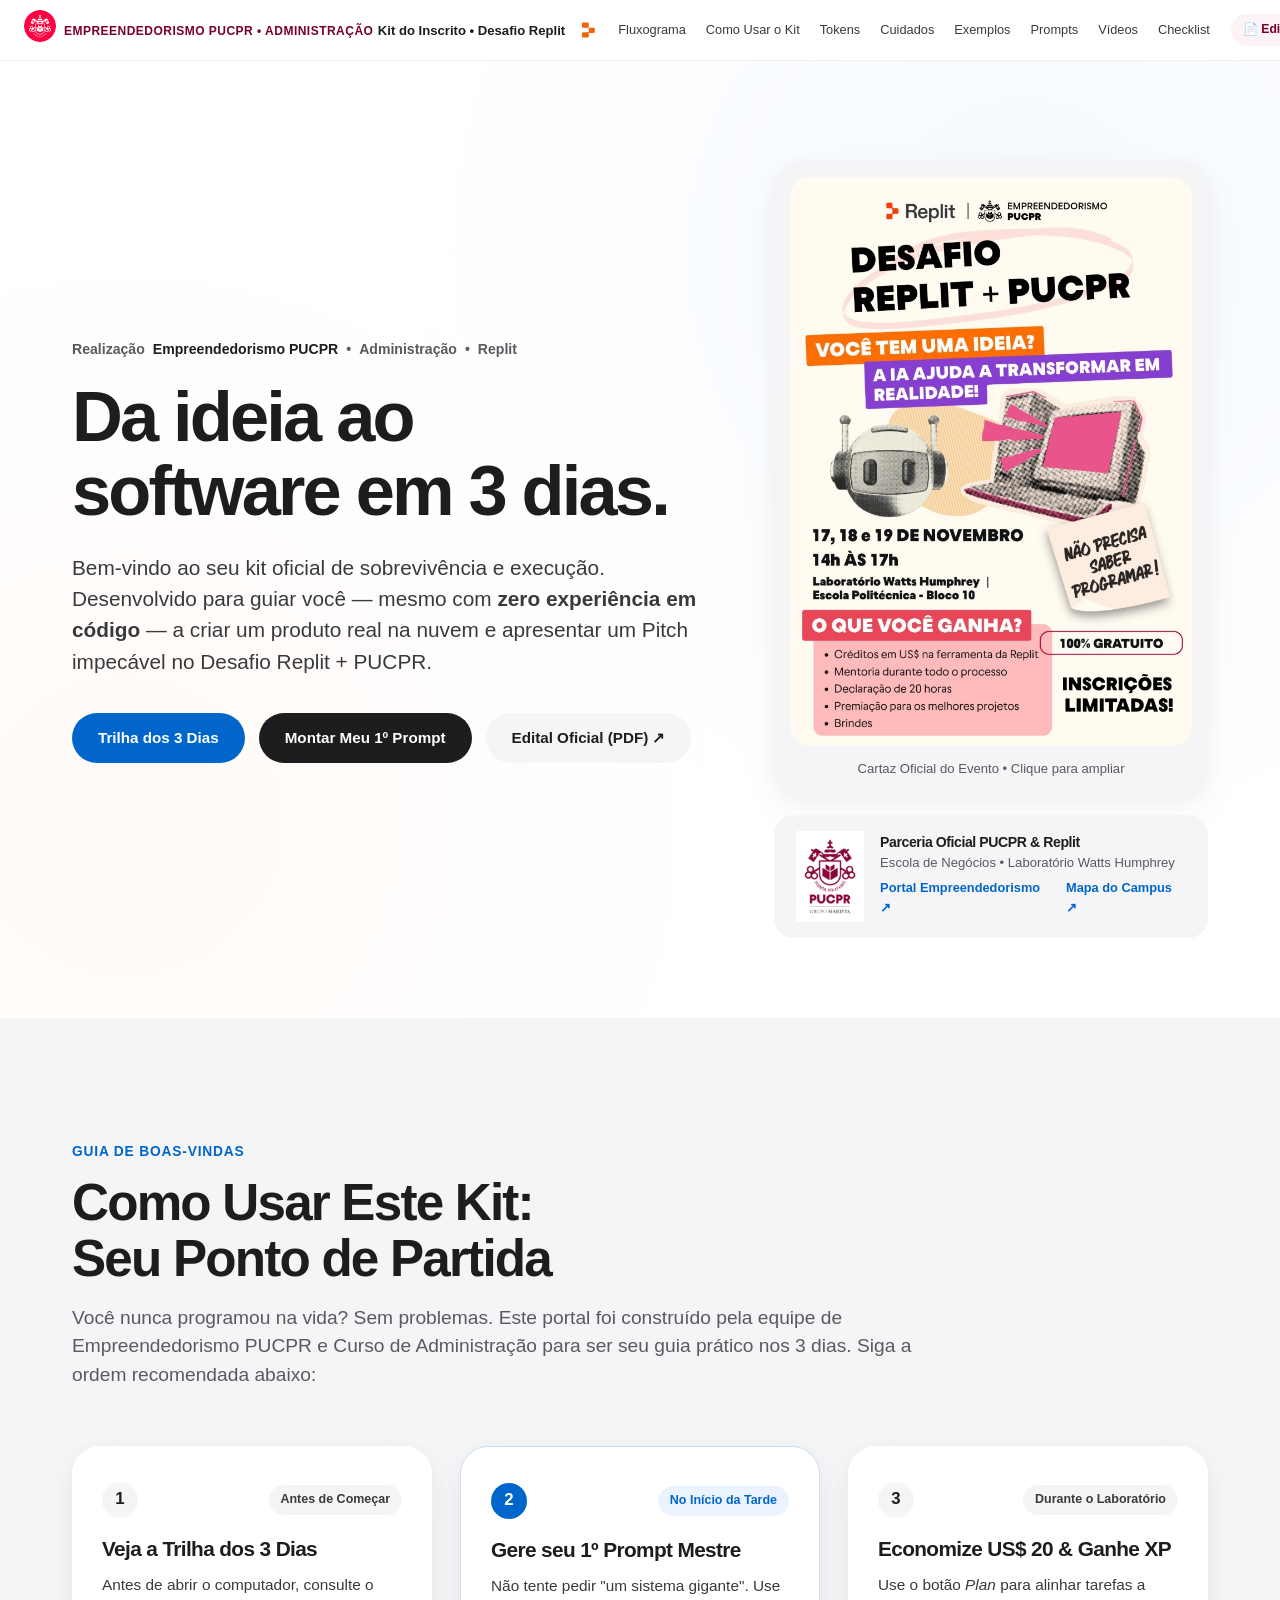
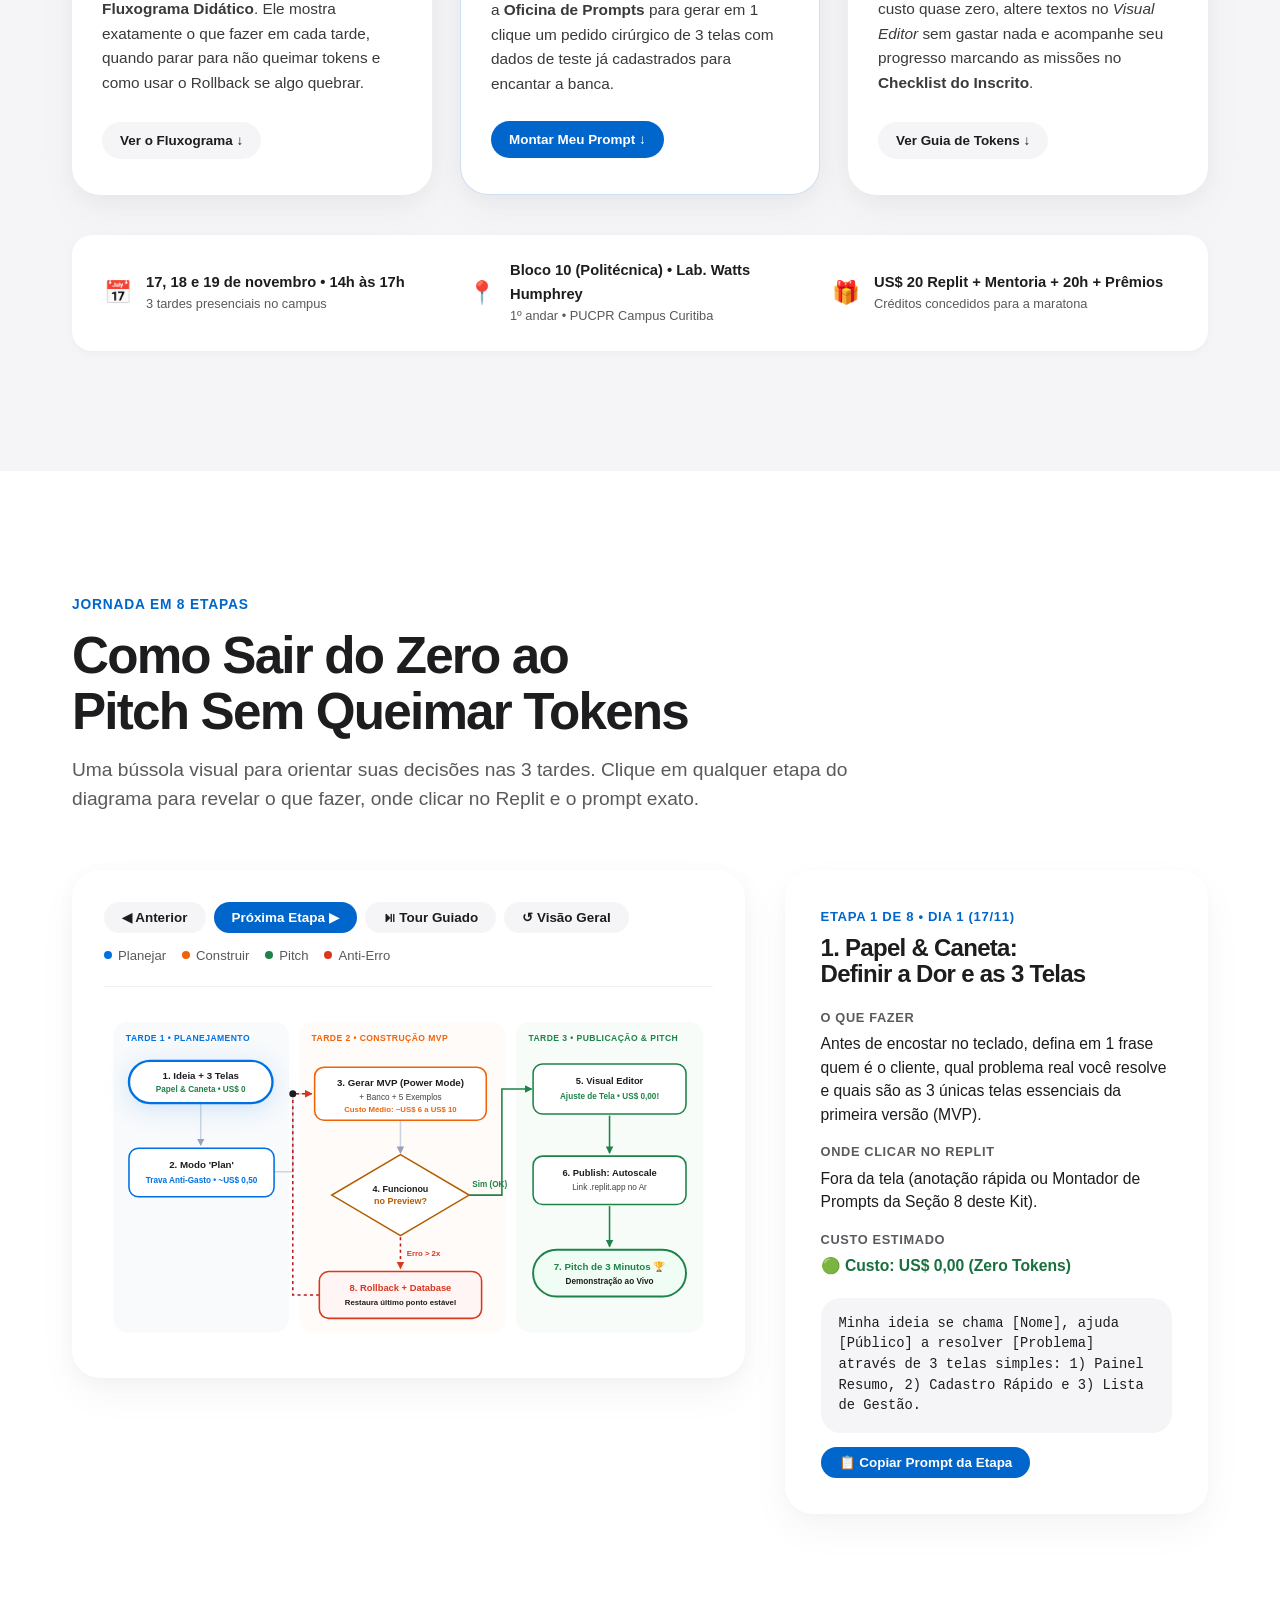
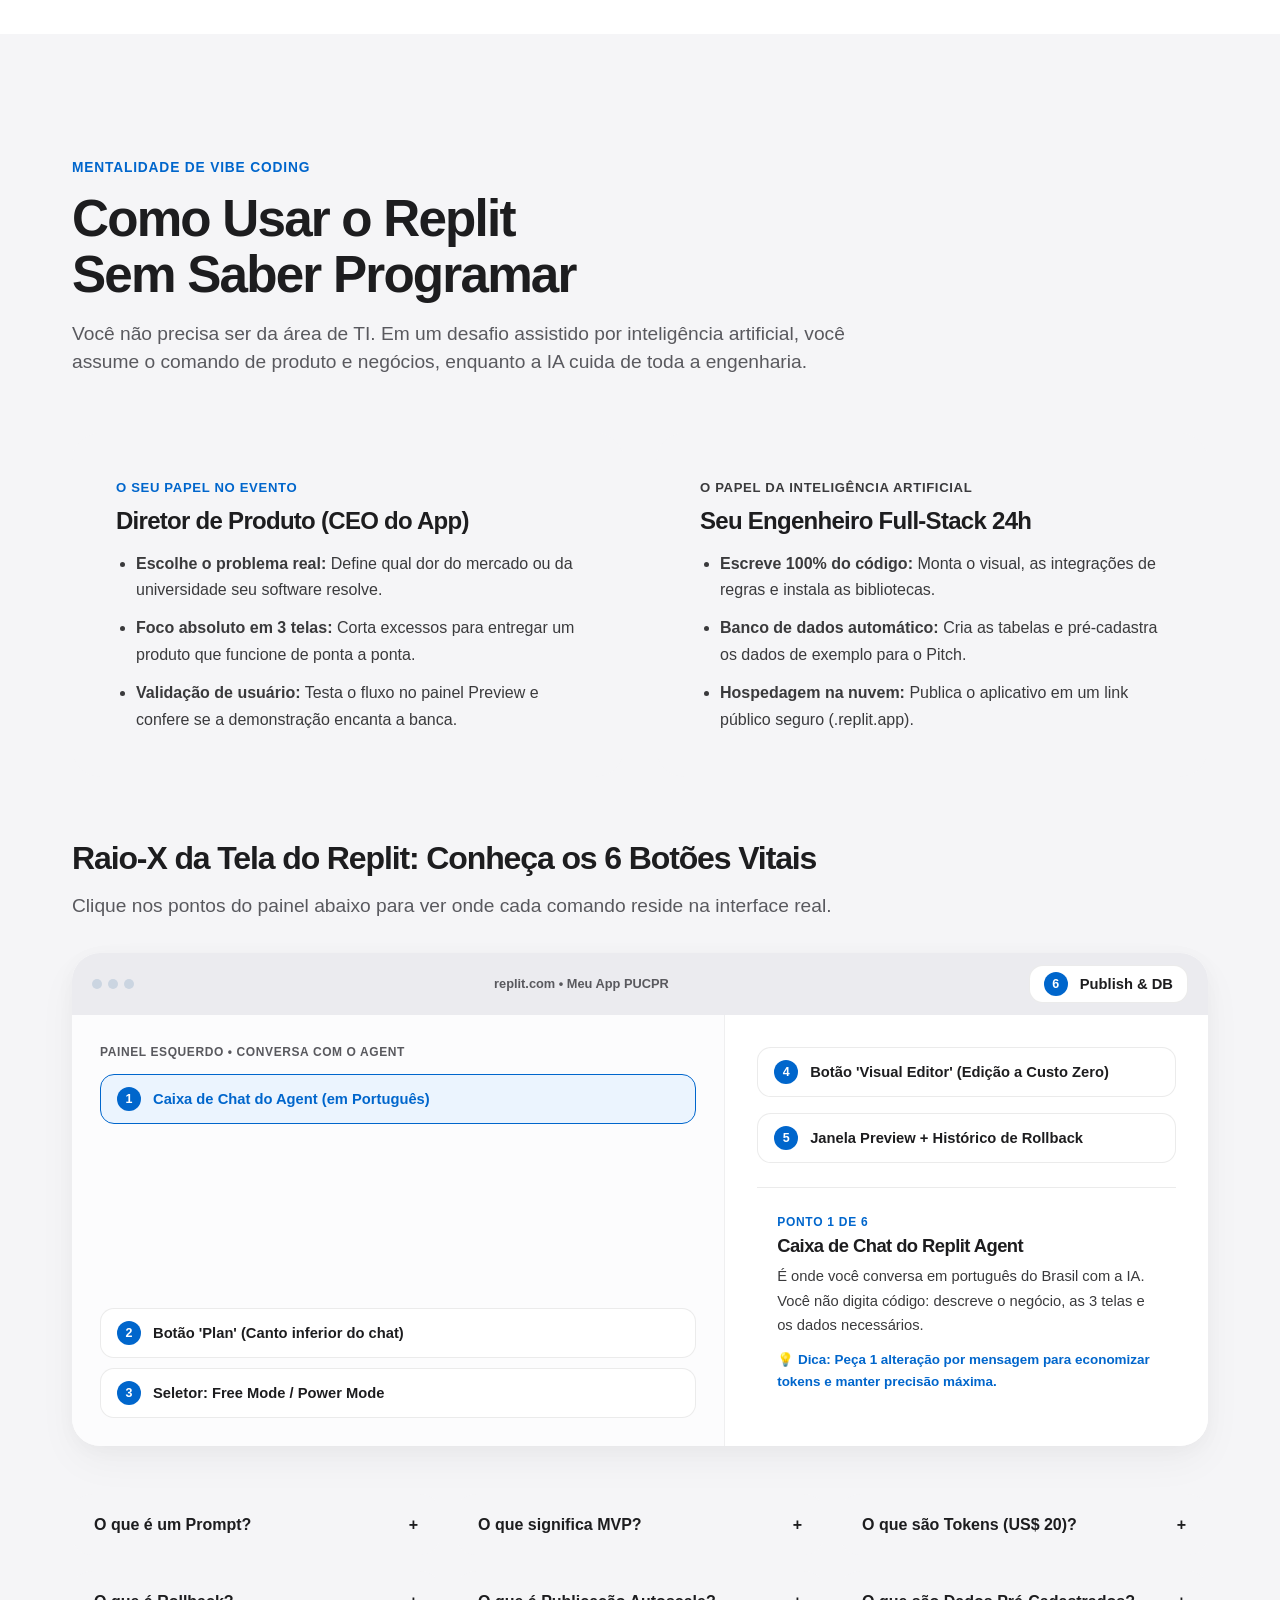
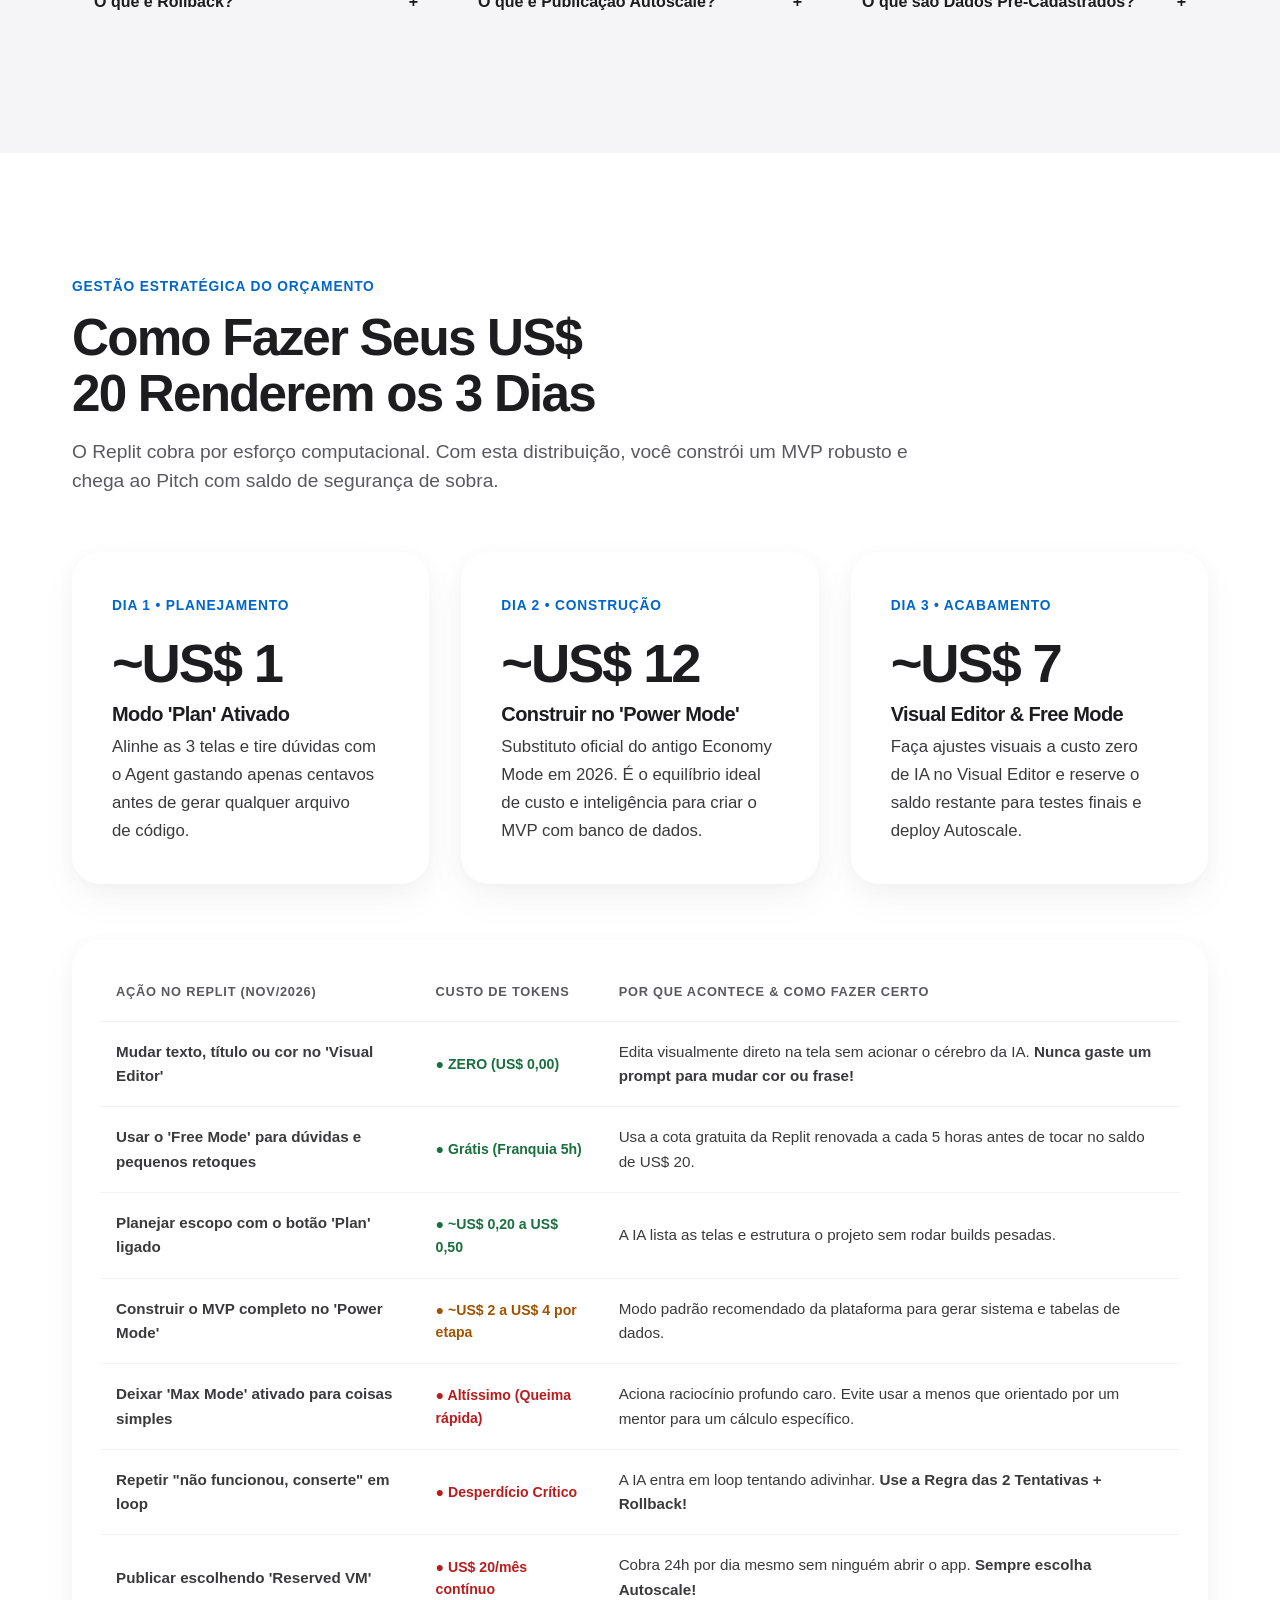
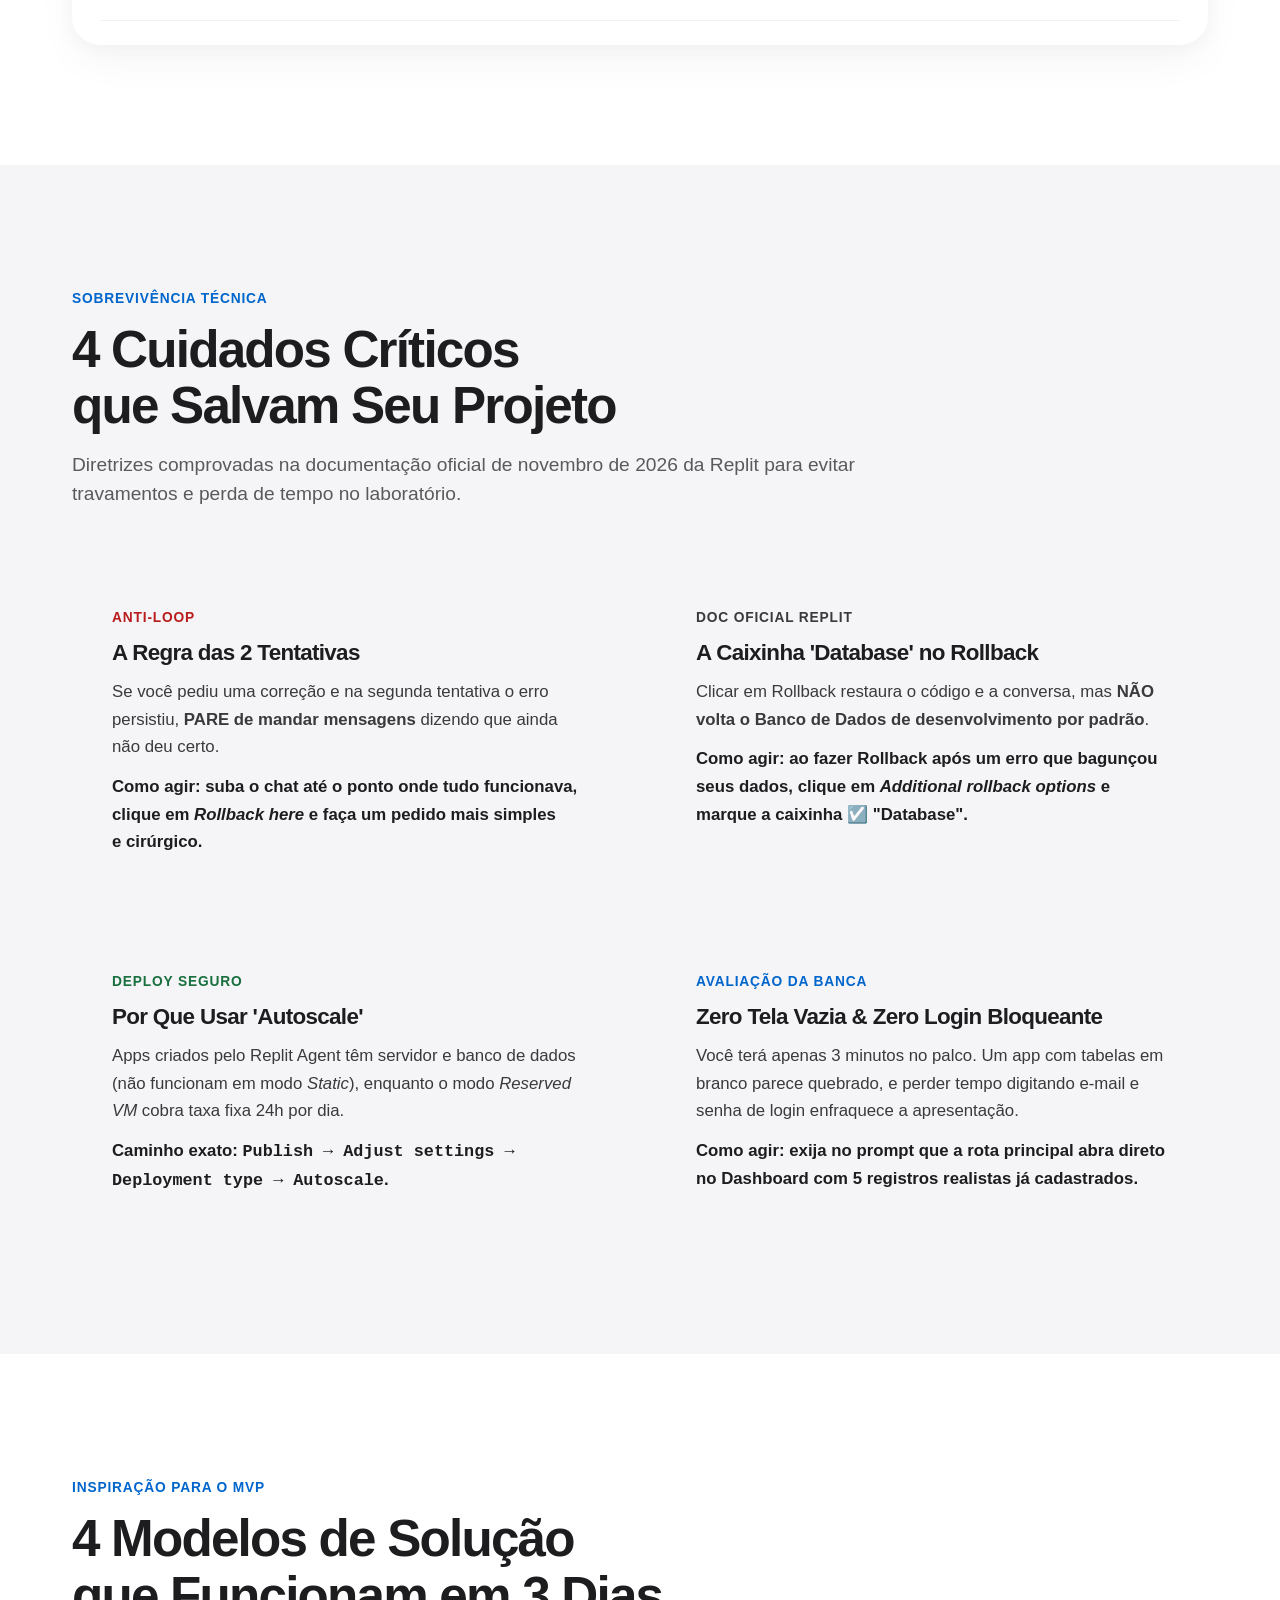
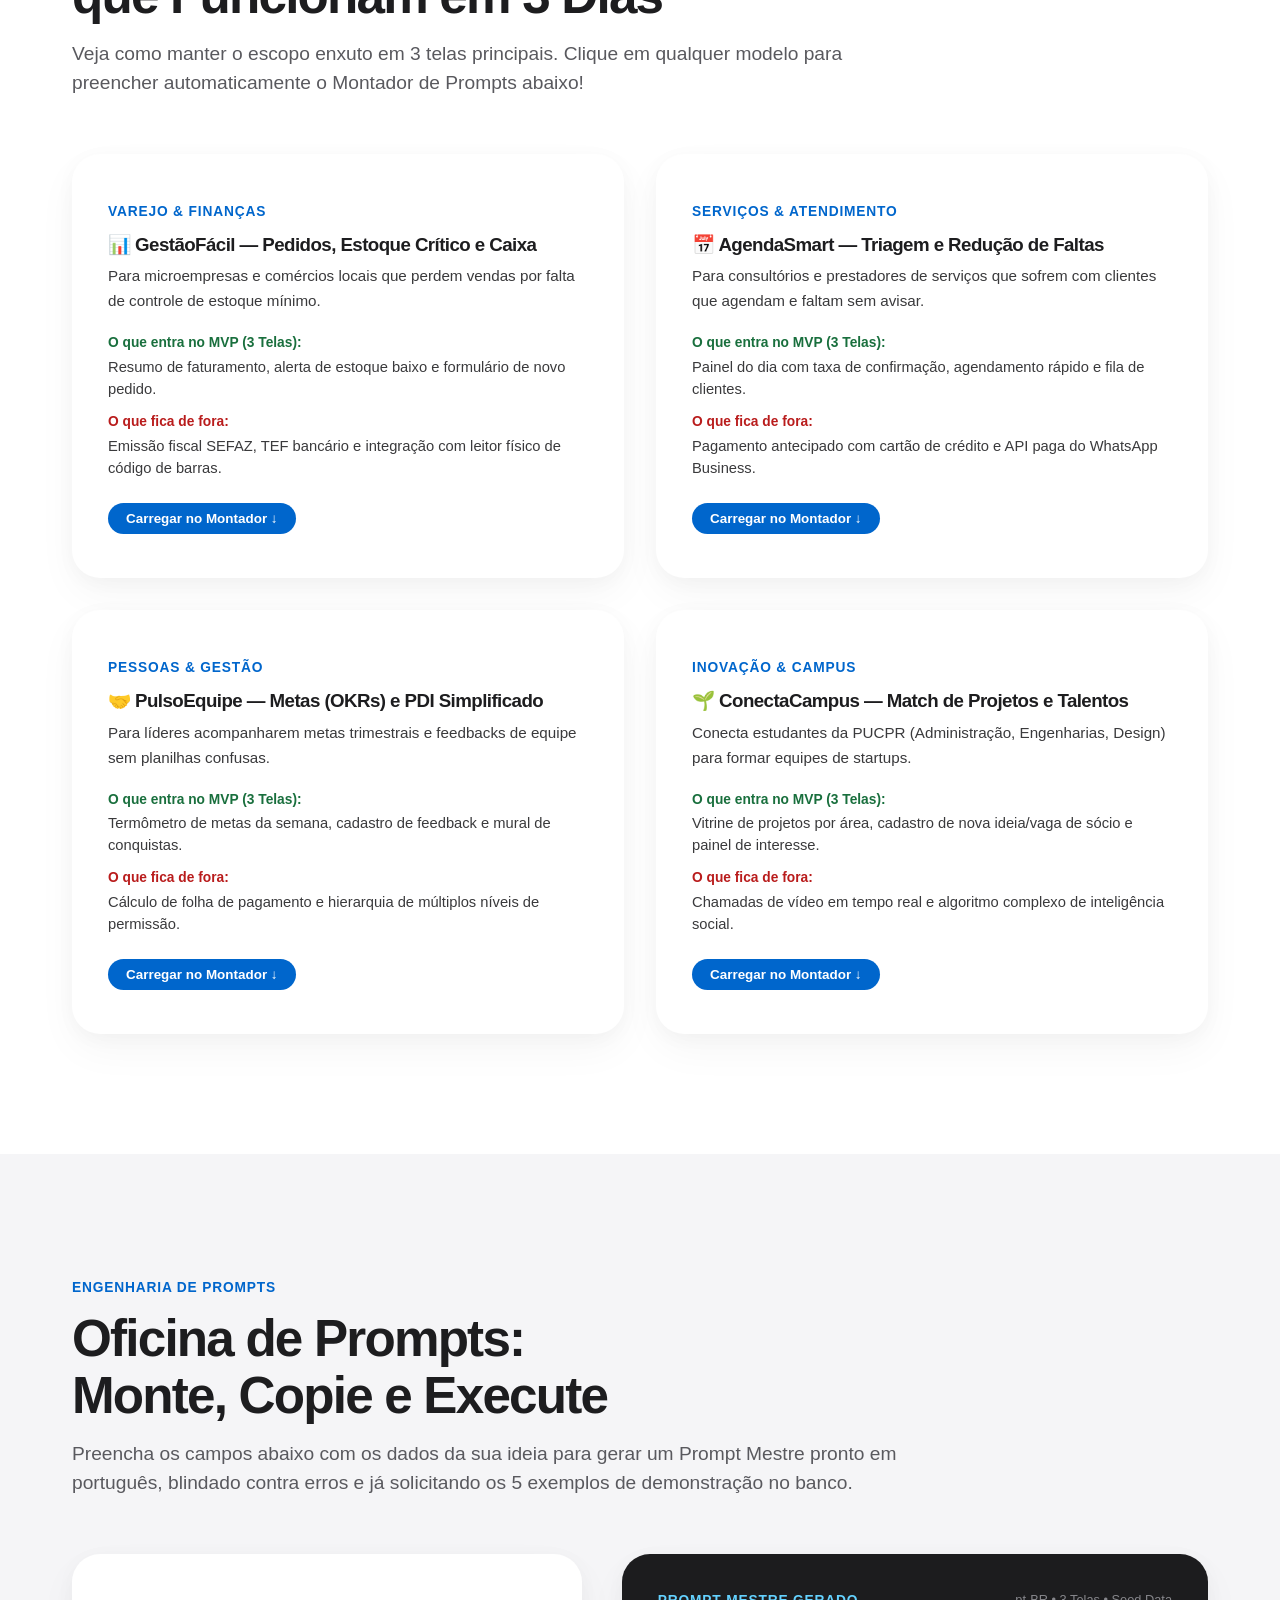
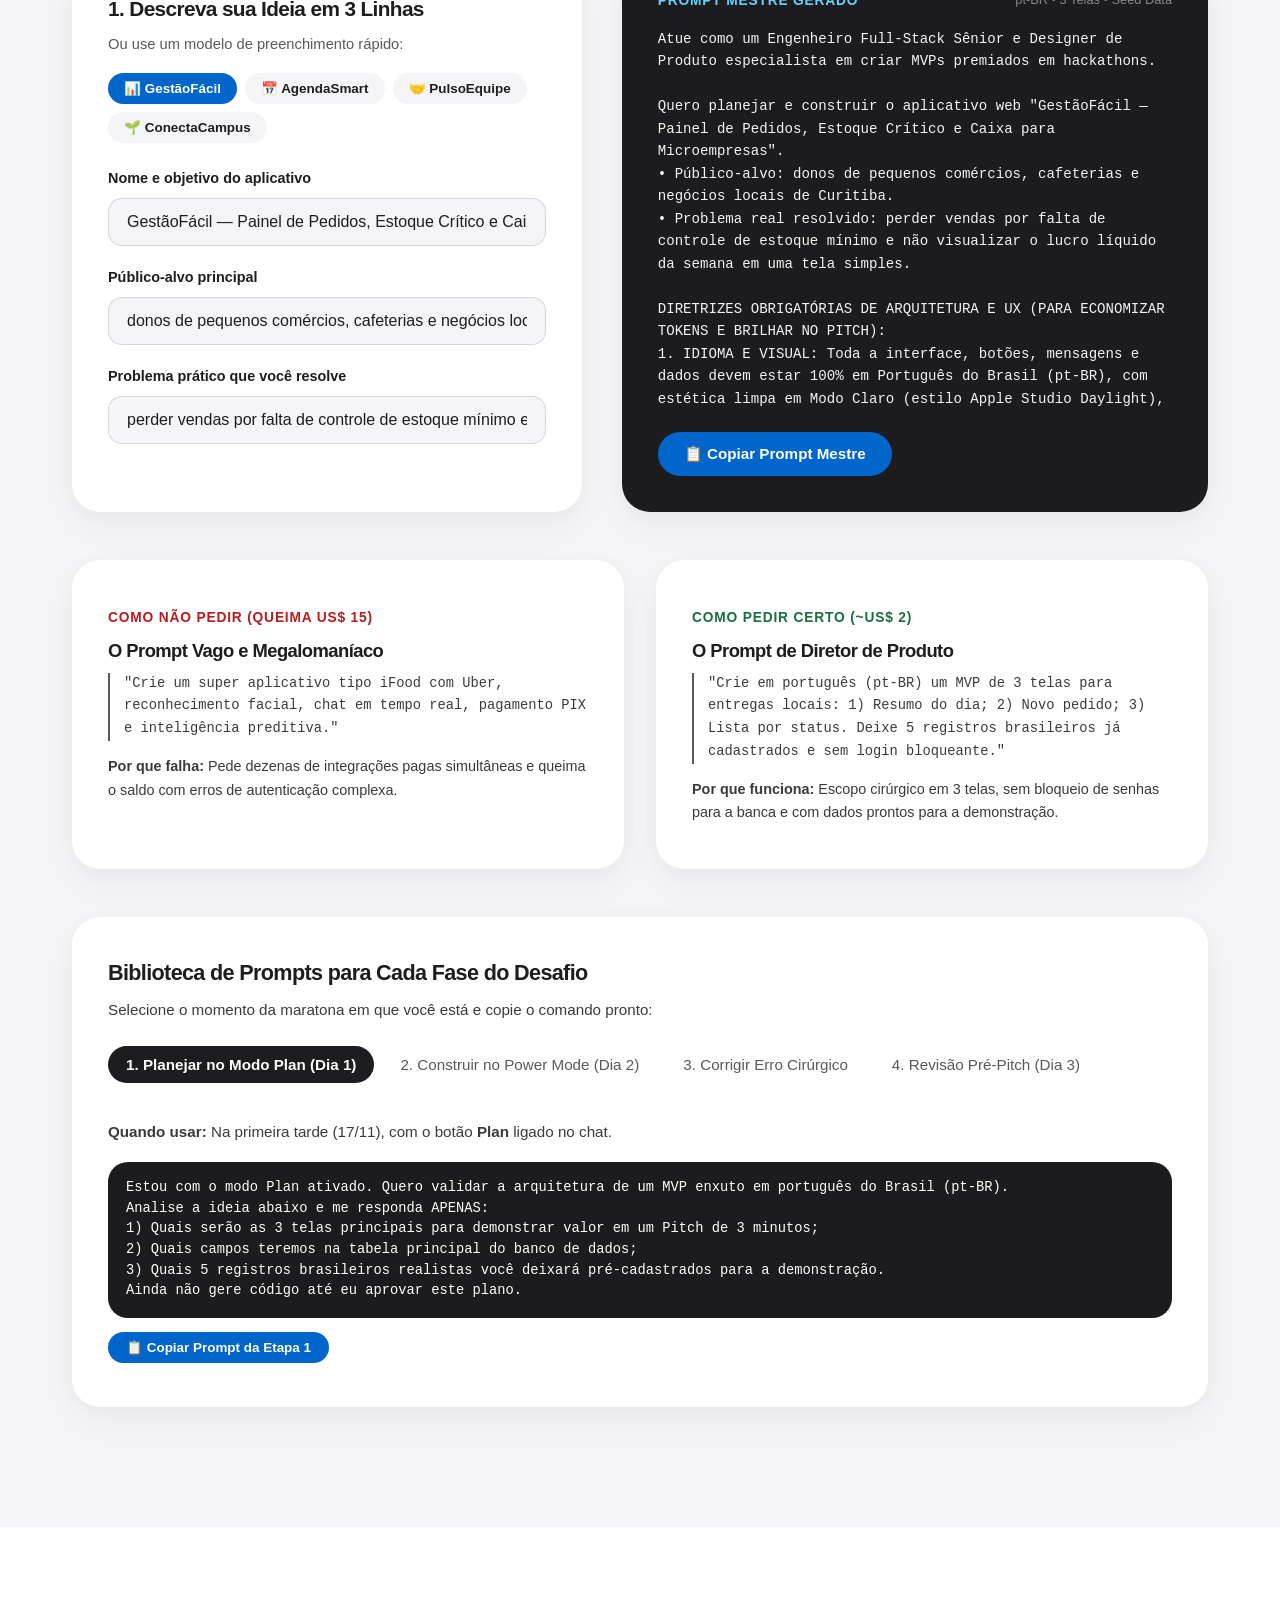
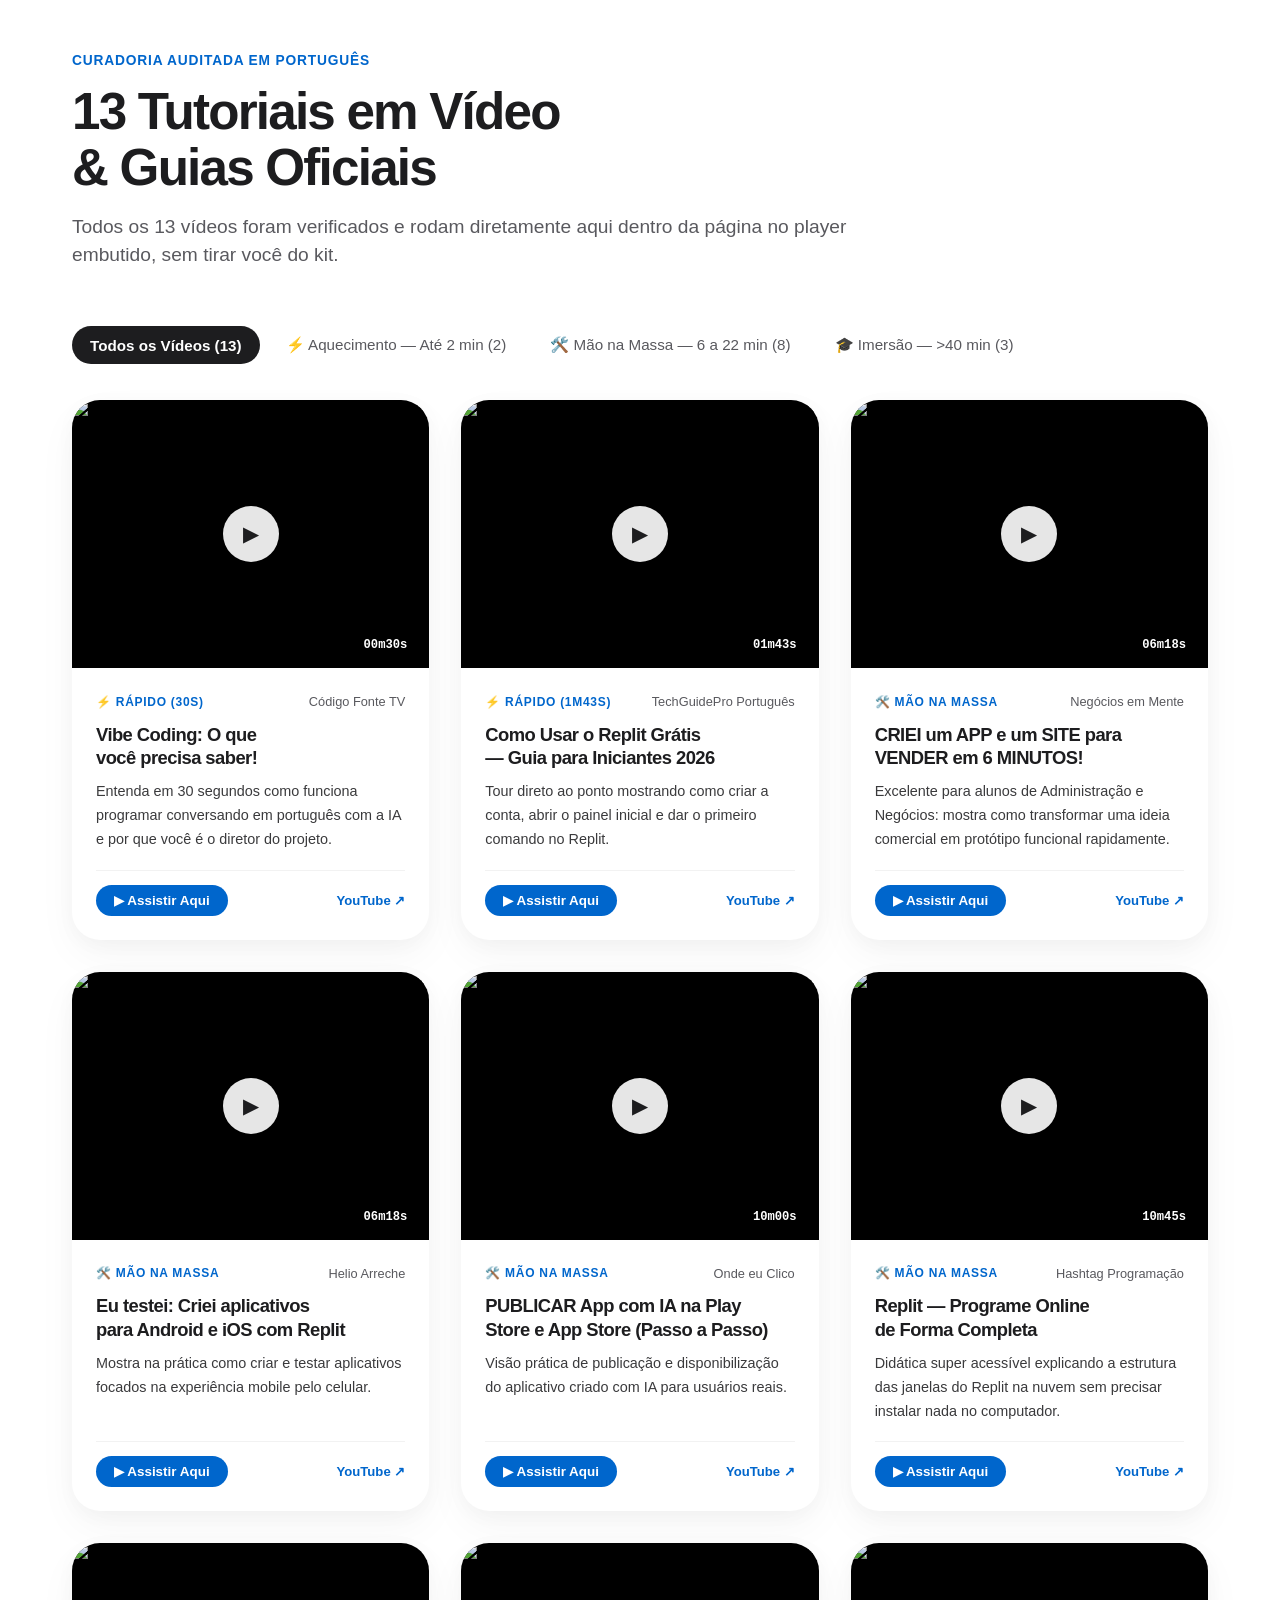
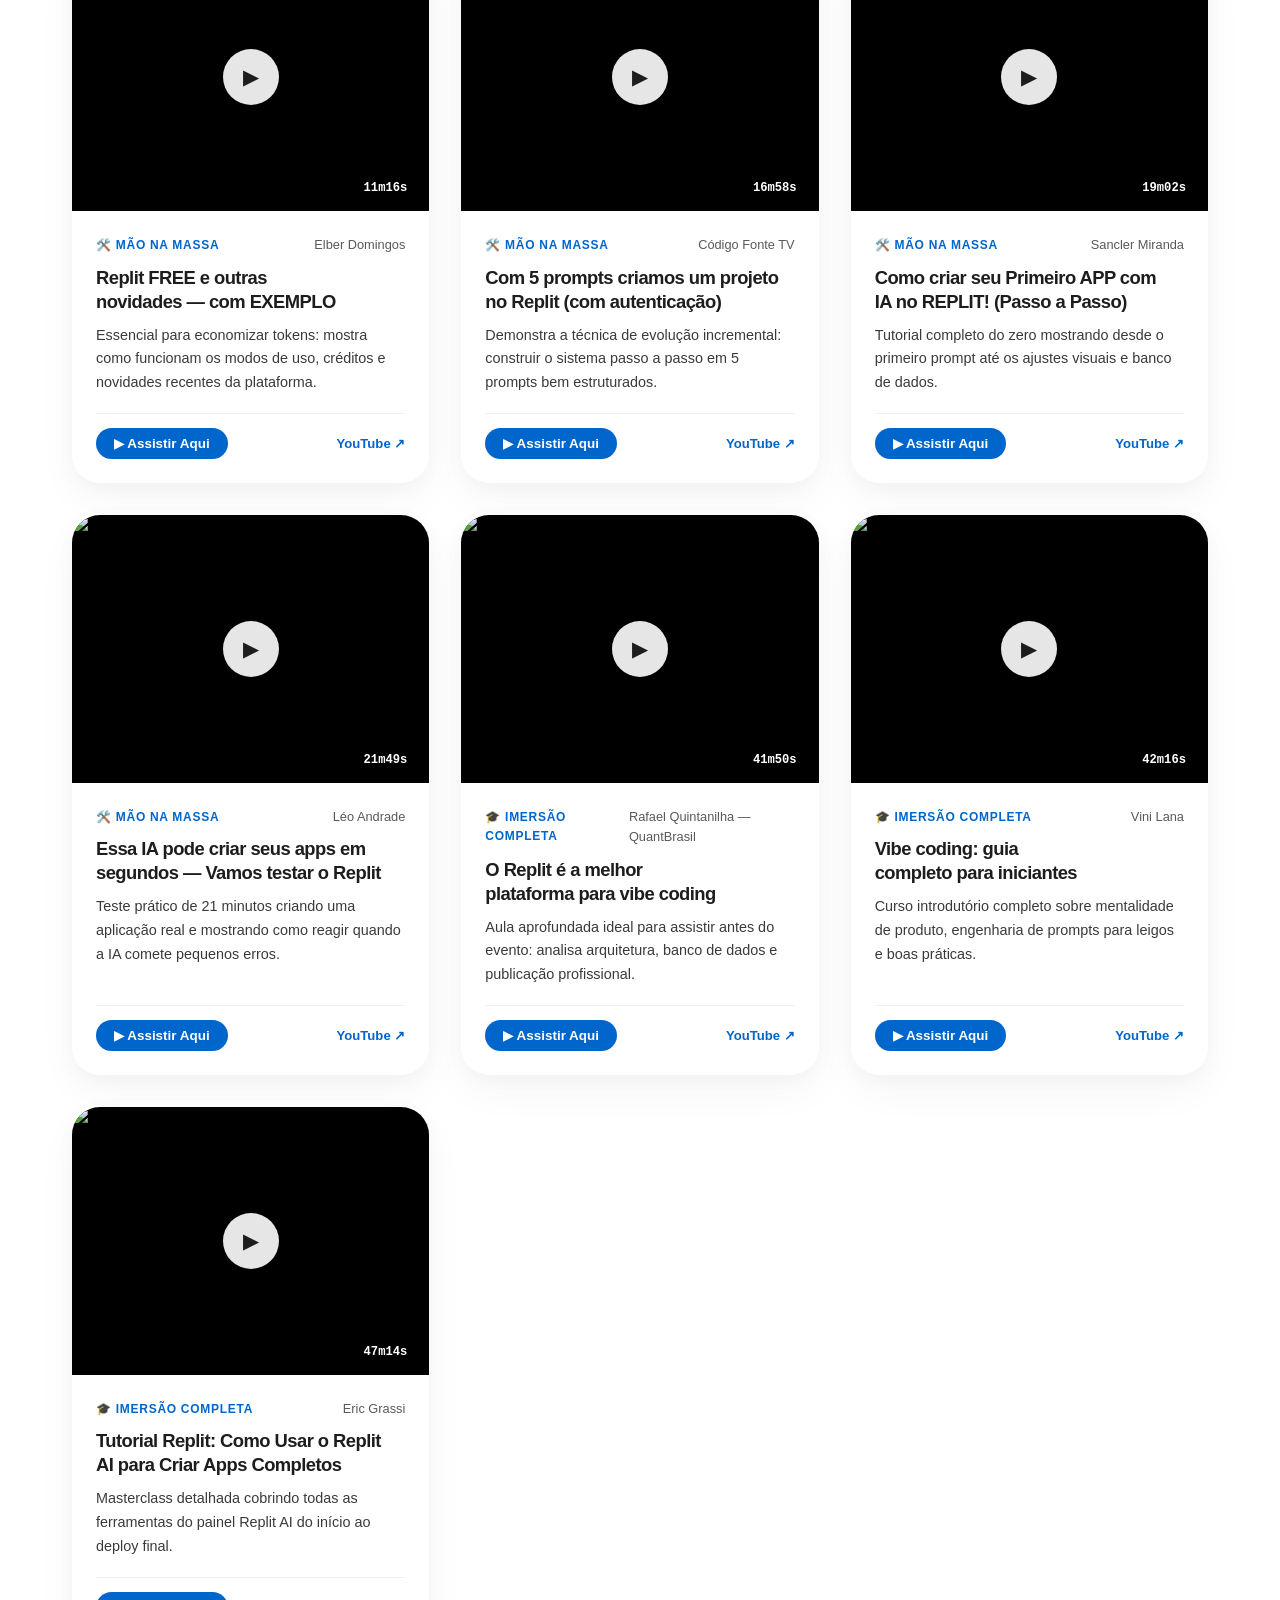
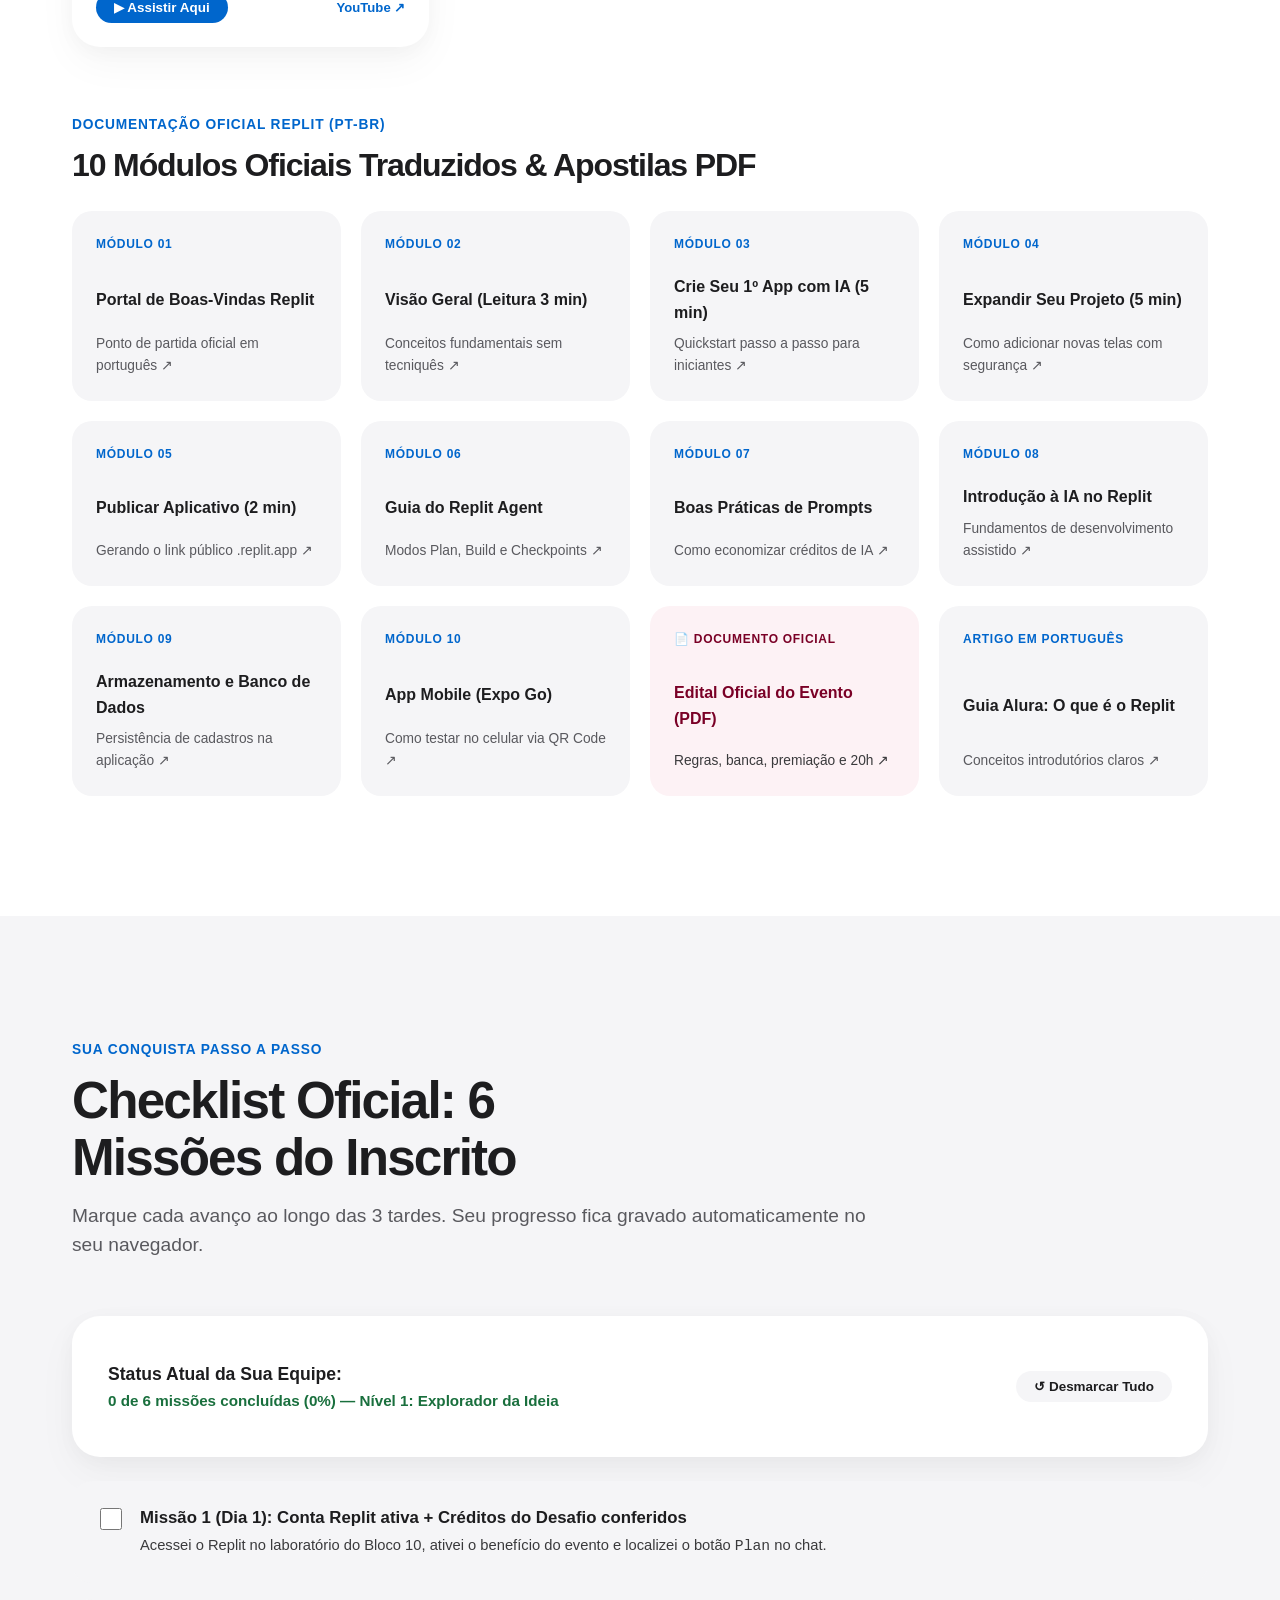
==== commit 26b858ac: "feat(onboarding): add intuitive 3-step onboarding guide and update navigation" ====
--- a/index.html
+++ b/index.html
@@ -33,7 +33,7 @@
 
       <nav class="main-nav" aria-label="Navegação das seções do Kit">
         <a href="#fluxograma" class="nav-link">Fluxograma</a>
-        <a href="#como-usar" class="nav-link">Como Usar</a>
+        <a href="#onboarding" class="nav-link">Como Usar o Kit</a>
         <a href="#economia" class="nav-link">Tokens</a>
         <a href="#cuidados" class="nav-link">Cuidados</a>
         <a href="#exemplos" class="nav-link">Exemplos</a>
@@ -115,42 +115,86 @@
       </div>
     </section>
 
-    <!-- ======================================================================
-         FAIXA ESPAÇOSA: LOGÍSTICA & AS 3 TARDES
+        <!-- ======================================================================
+         2. ONBOARDING: POR ONDE COMEÇAR (GUIA RÁPIDO DO INSCRITO)
          ====================================================================== -->
-    <section class="logistics-strip-section">
+    <section id="onboarding" class="section-block section-stage">
       <div class="container">
-        <div class="logistics-grid">
-          <div class="logistic-item">
-            <span class="logistic-eyebrow">Datas &amp; Horário</span>
-            <span class="logistic-main">17, 18 e 19 de novembro • 14h às 17h</span>
-          </div>
-          <div class="logistic-item">
-            <span class="logistic-eyebrow">Local Presencial</span>
-            <span class="logistic-main">Bloco 10 (Politécnica) • Lab. Watts Humphrey</span>
-          </div>
-          <div class="logistic-item">
-            <span class="logistic-eyebrow">Benefícios ao Inscrito</span>
-            <span class="logistic-main">US$ 20 Replit • Mentoria • 20h • Premiação</span>
-          </div>
-        </div>
-
-        <div class="days-triptych">
-          <article class="day-card">
-            <span class="day-eyebrow">Tarde 1 • 17/11 (Terça)</span>
-            <h2>Ideia &amp; Modo Plan</h2>
-            <p>Descobrir a dor do cliente, escolher 3 telas essenciais e planejar a arquitetura no Replit gastando menos de US$ 1 em tokens.</p>
-          </article>
-          <article class="day-card">
-            <span class="day-eyebrow">Tarde 2 • 18/11 (Quarta)</span>
-            <h2>Construção do MVP</h2>
-            <p>Construir a aplicação com banco de dados funcional usando o Power Mode e garantir 5 registros realistas cadastrados.</p>
-          </article>
-          <article class="day-card">
-            <span class="day-eyebrow">Tarde 3 • 19/11 (Quinta)</span>
-            <h2>Polimento &amp; Pitch</h2>
-            <p>Ajustar textos e cores no Visual Editor (US$ 0), publicar em Autoscale (.replit.app) e encantar a banca avaliadora!</p>
-          </article>
+        <div class="section-header">
+          <span class="eyebrow-text">Guia de Boas-Vindas</span>
+          <h2 class="section-title">Como Usar Este Kit: Seu Ponto de Partida</h2>
+          <p class="section-subtitle">
+            Você nunca programou na vida? Sem problemas. Este portal foi construído pela equipe de Empreendedorismo PUCPR e Curso de Administração para ser seu guia prático nos 3 dias. Siga a ordem recomendada abaixo:
+          </p>
+        </div>
+
+        <div class="onboarding-steps-grid">
+          <article class="onboarding-step-card">
+            <div class="step-badge-row">
+              <span class="step-num-circle">1</span>
+              <span class="step-timing-pill">Antes de Começar</span>
+            </div>
+            <h3 class="step-title">Veja a Trilha dos 3 Dias</h3>
+            <p class="step-desc">
+              Antes de abrir o computador, consulte o <strong>Fluxograma Didático</strong>. Ele mostra exatamente o que fazer em cada tarde, quando parar para não queimar tokens e como usar o Rollback se algo quebrar.
+            </p>
+            <div class="step-footer-link">
+              <a href="#fluxograma" class="btn btn-secondary btn-sm">Ver o Fluxograma ↓</a>
+            </div>
+          </article>
+
+          <article class="onboarding-step-card step-highlight">
+            <div class="step-badge-row">
+              <span class="step-num-circle" style="background:var(--apple-blue);color:#FFFFFF;">2</span>
+              <span class="step-timing-pill" style="background:var(--apple-blue-soft);color:var(--apple-blue);">No Início da Tarde</span>
+            </div>
+            <h3 class="step-title">Gere seu 1º Prompt Mestre</h3>
+            <p class="step-desc">
+              Não tente pedir "um sistema gigante". Use a <strong>Oficina de Prompts</strong> para gerar em 1 clique um pedido cirúrgico de 3 telas com dados de teste já cadastrados para encantar a banca.
+            </p>
+            <div class="step-footer-link">
+              <a href="#prompts" class="btn btn-safira btn-sm">Montar Meu Prompt ↓</a>
+            </div>
+          </article>
+
+          <article class="onboarding-step-card">
+            <div class="step-badge-row">
+              <span class="step-num-circle">3</span>
+              <span class="step-timing-pill">Durante o Laboratório</span>
+            </div>
+            <h3 class="step-title">Economize US$ 20 &amp; Ganhe XP</h3>
+            <p class="step-desc">
+              Use o botão <em>Plan</em> para alinhar tarefas a custo quase zero, altere textos no <em>Visual Editor</em> sem gastar nada e acompanhe seu progresso marcando as missões no <strong>Checklist do Inscrito</strong>.
+            </p>
+            <div class="step-footer-link">
+              <a href="#economia" class="btn btn-secondary btn-sm">Ver Guia de Tokens ↓</a>
+            </div>
+          </article>
+        </div>
+
+        <!-- Logística dos 3 Dias em Faixa Discreta -->
+        <div class="onboarding-logistics-bar">
+          <div class="logistics-quick-item">
+            <span class="logistics-quick-icon">📅</span>
+            <div>
+              <strong>17, 18 e 19 de novembro • 14h às 17h</strong>
+              <small>3 tardes presenciais no campus</small>
+            </div>
+          </div>
+          <div class="logistics-quick-item">
+            <span class="logistics-quick-icon">📍</span>
+            <div>
+              <strong>Bloco 10 (Politécnica) • Lab. Watts Humphrey</strong>
+              <small>1º andar • PUCPR Campus Curitiba</small>
+            </div>
+          </div>
+          <div class="logistics-quick-item">
+            <span class="logistics-quick-icon">🎁</span>
+            <div>
+              <strong>US$ 20 Replit + Mentoria + 20h + Prêmios</strong>
+              <small>Créditos concedidos para a maratona</small>
+            </div>
+          </div>
         </div>
       </div>
     </section>
@@ -986,10 +1030,7 @@
         </div>
       </div>
 
-      <div style="margin-top:48px;padding-top:24px;border-top:1px solid rgba(0, 0, 0, 0.05);display:flex;flex-wrap:wrap;align-items:center;justify-content:space-between;gap:12px;font-size:0.84rem;color:var(--apple-muted);">
-        <span>© 2026 Pontifícia Universidade Católica do Paraná (PUCPR).</span>
-        <span>Kit Oficial do Inscrito • Padrão Apple Studio Daylight</span>
-      </div>
+
     </div>
   </footer>
 
--- a/assets/css/styles.css
+++ b/assets/css/styles.css
@@ -1660,3 +1660,122 @@
     -webkit-overflow-scrolling: touch !important;
   }
 }
+
+/* ==========================================================================
+   Módulo de Onboarding: Como Usar o Kit (Apple Studio Daylight)
+   ========================================================================== */
+.onboarding-steps-grid {
+  display: grid;
+  grid-template-columns: repeat(3, 1fr);
+  gap: 28px;
+  margin-bottom: 40px;
+}
+
+.onboarding-step-card {
+  background: var(--apple-bg);
+  border-radius: var(--radius-lg);
+  padding: 36px 30px;
+  box-shadow: var(--shadow-card);
+  display: flex;
+  flex-direction: column;
+  justify-content: space-between;
+  transition: transform 200ms var(--ease-apple), box-shadow 200ms var(--ease-apple);
+}
+
+.onboarding-step-card:hover {
+  transform: translateY(-2px);
+  box-shadow: var(--shadow-hover);
+}
+
+.onboarding-step-card.step-highlight {
+  border: 1px solid rgba(0, 102, 204, 0.2);
+}
+
+.step-badge-row {
+  display: flex;
+  align-items: center;
+  justify-content: space-between;
+  gap: 12px;
+  margin-bottom: 20px;
+}
+
+.step-num-circle {
+  width: 36px;
+  height: 36px;
+  border-radius: 50%;
+  background: var(--apple-surface);
+  color: var(--apple-ink);
+  font-weight: 700;
+  font-size: 1.05rem;
+  display: inline-flex;
+  align-items: center;
+  justify-content: center;
+}
+
+.step-timing-pill {
+  font-size: 0.78rem;
+  font-weight: 600;
+  padding: 5px 12px;
+  border-radius: var(--radius-pill);
+  background: var(--apple-surface);
+  color: var(--apple-secondary);
+}
+
+.step-title {
+  font-size: 1.3rem;
+  font-weight: 700;
+  margin-bottom: 12px;
+  color: var(--apple-ink);
+}
+
+.step-desc {
+  font-size: 0.96rem;
+  line-height: 1.6;
+  color: var(--apple-secondary);
+  margin-bottom: 24px;
+  flex-grow: 1;
+}
+
+.step-footer-link {
+  margin-top: auto;
+}
+
+.onboarding-logistics-bar {
+  display: grid;
+  grid-template-columns: repeat(3, 1fr);
+  gap: 20px;
+  background: var(--apple-bg);
+  border-radius: var(--radius-md);
+  padding: 24px 32px;
+  box-shadow: var(--shadow-sm);
+}
+
+.logistics-quick-item {
+  display: flex;
+  align-items: center;
+  gap: 14px;
+}
+
+.logistics-quick-icon {
+  font-size: 1.4rem;
+  flex-shrink: 0;
+}
+
+.logistics-quick-item strong {
+  display: block;
+  font-size: 0.92rem;
+  color: var(--apple-ink);
+}
+
+.logistics-quick-item small {
+  display: block;
+  font-size: 0.8rem;
+  color: var(--apple-muted);
+}
+
+@media (max-width: 900px) {
+  .onboarding-steps-grid,
+  .onboarding-logistics-bar {
+    grid-template-columns: minmax(0, 1fr);
+  }
+}
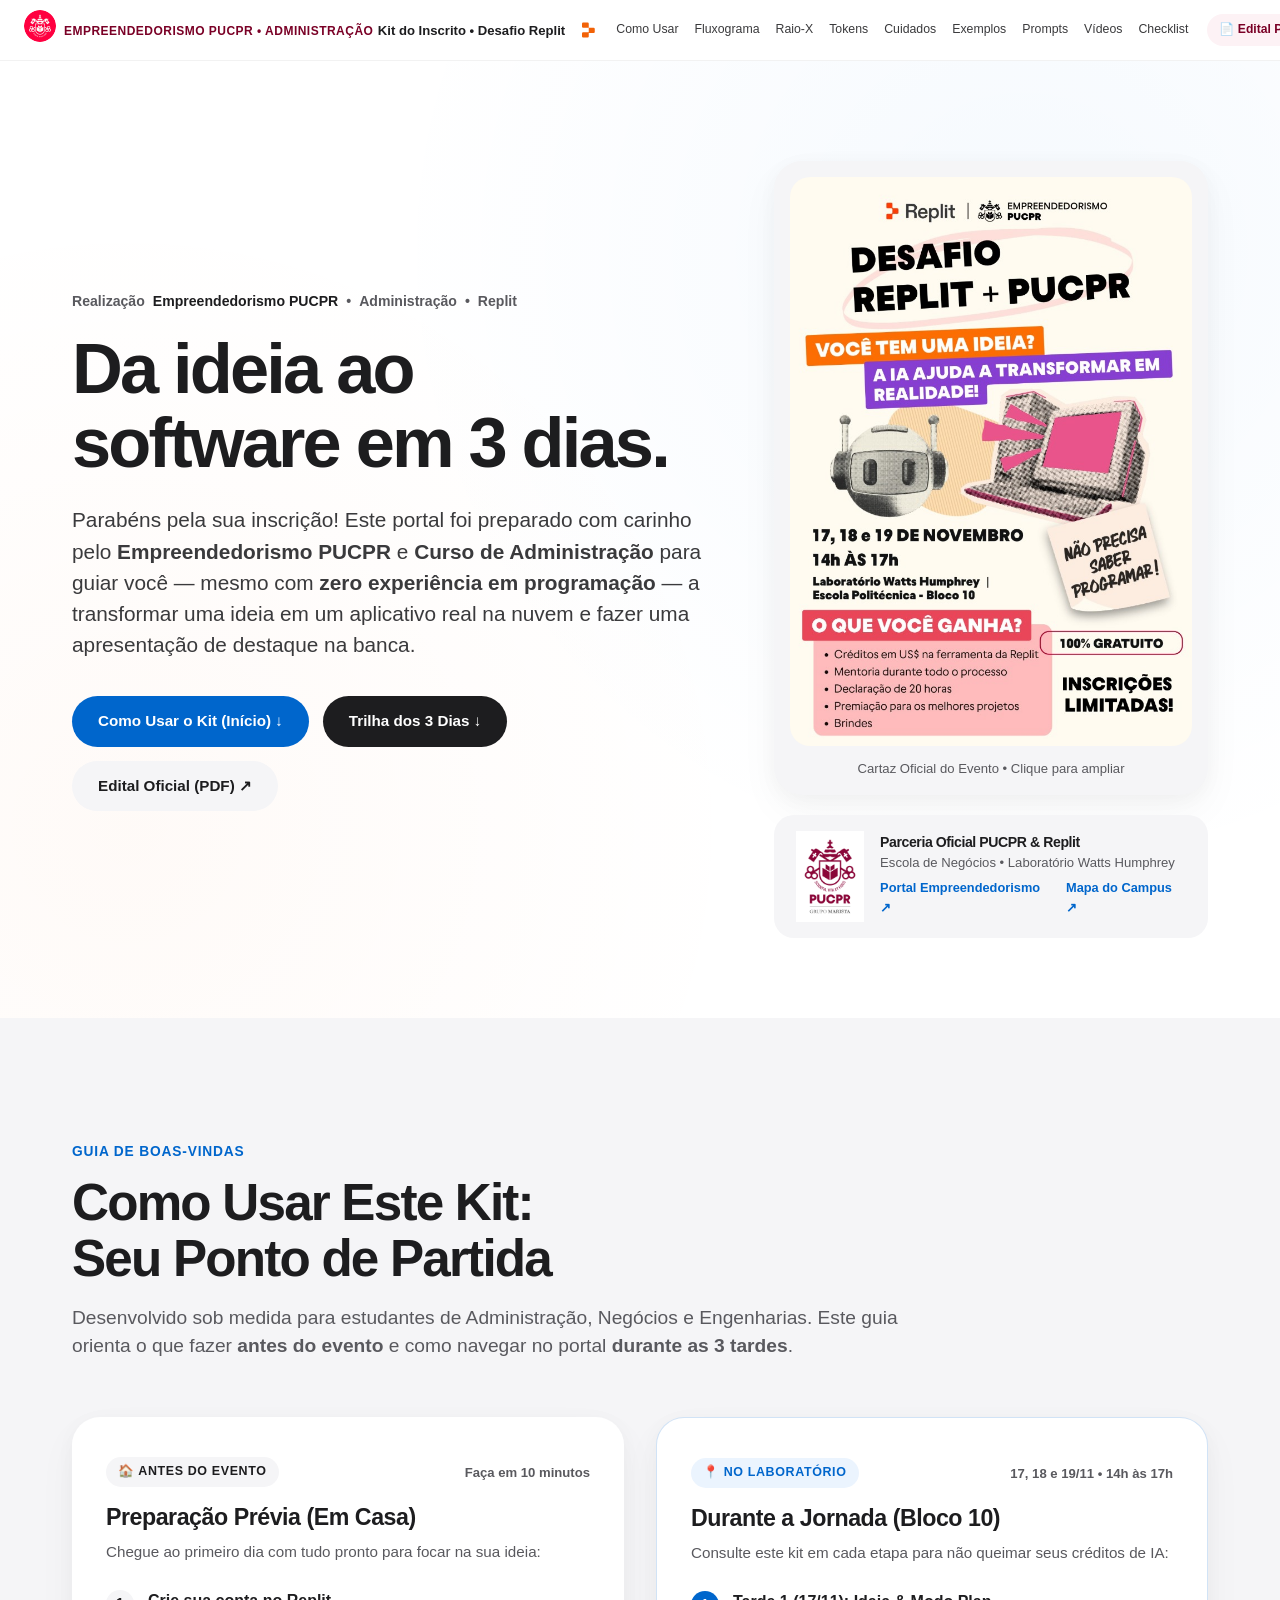
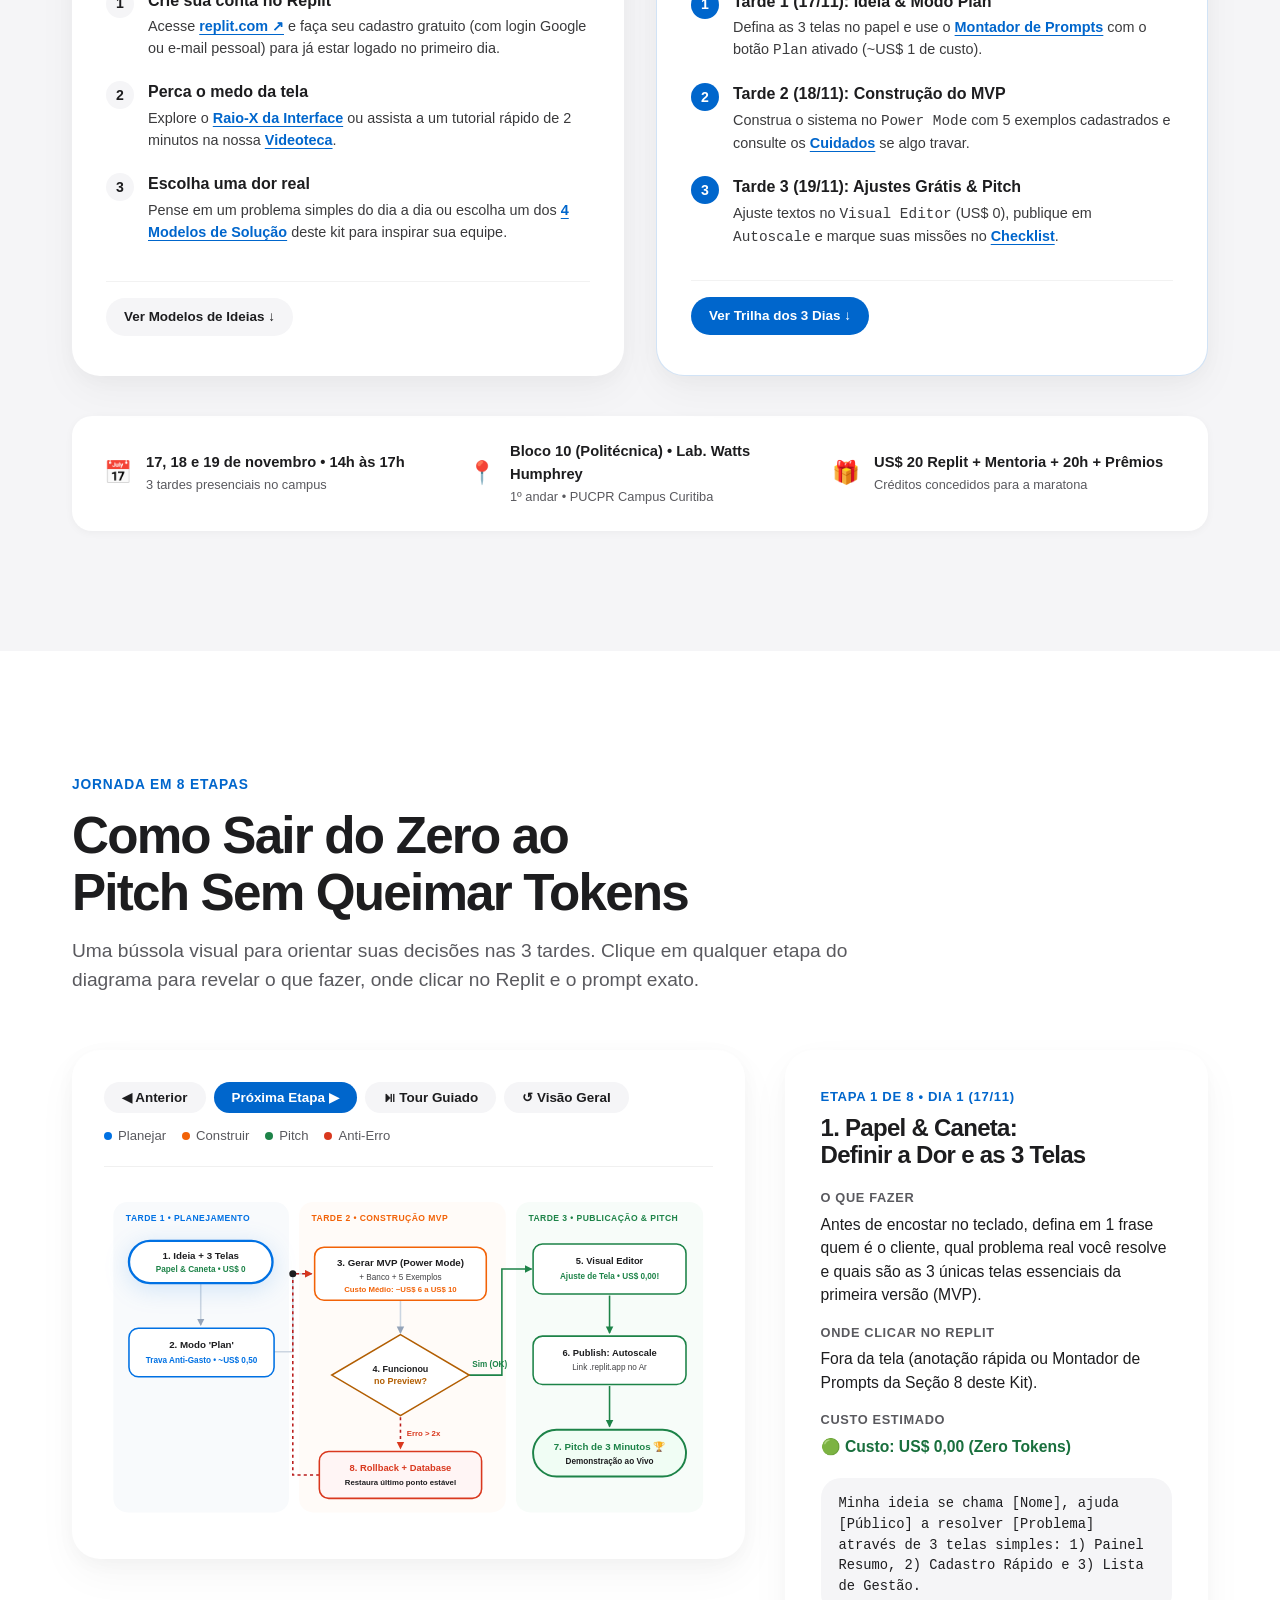
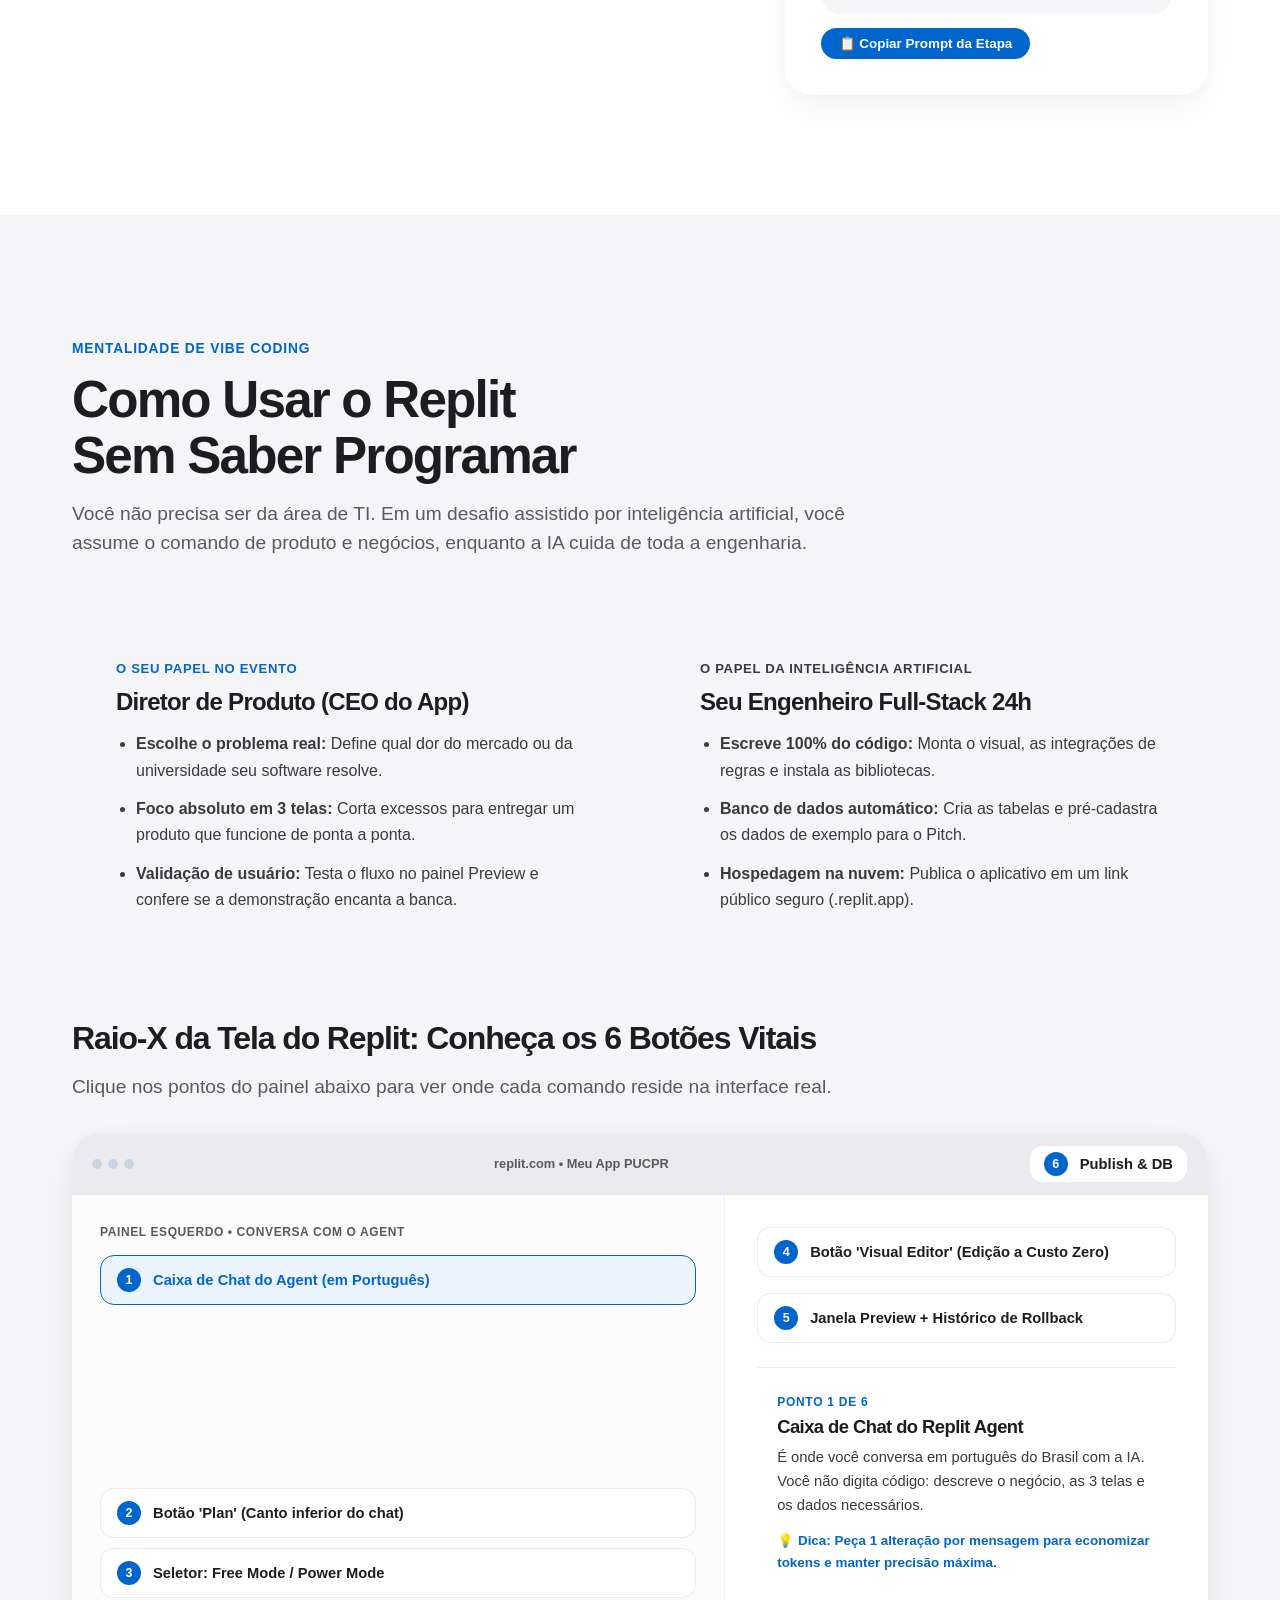
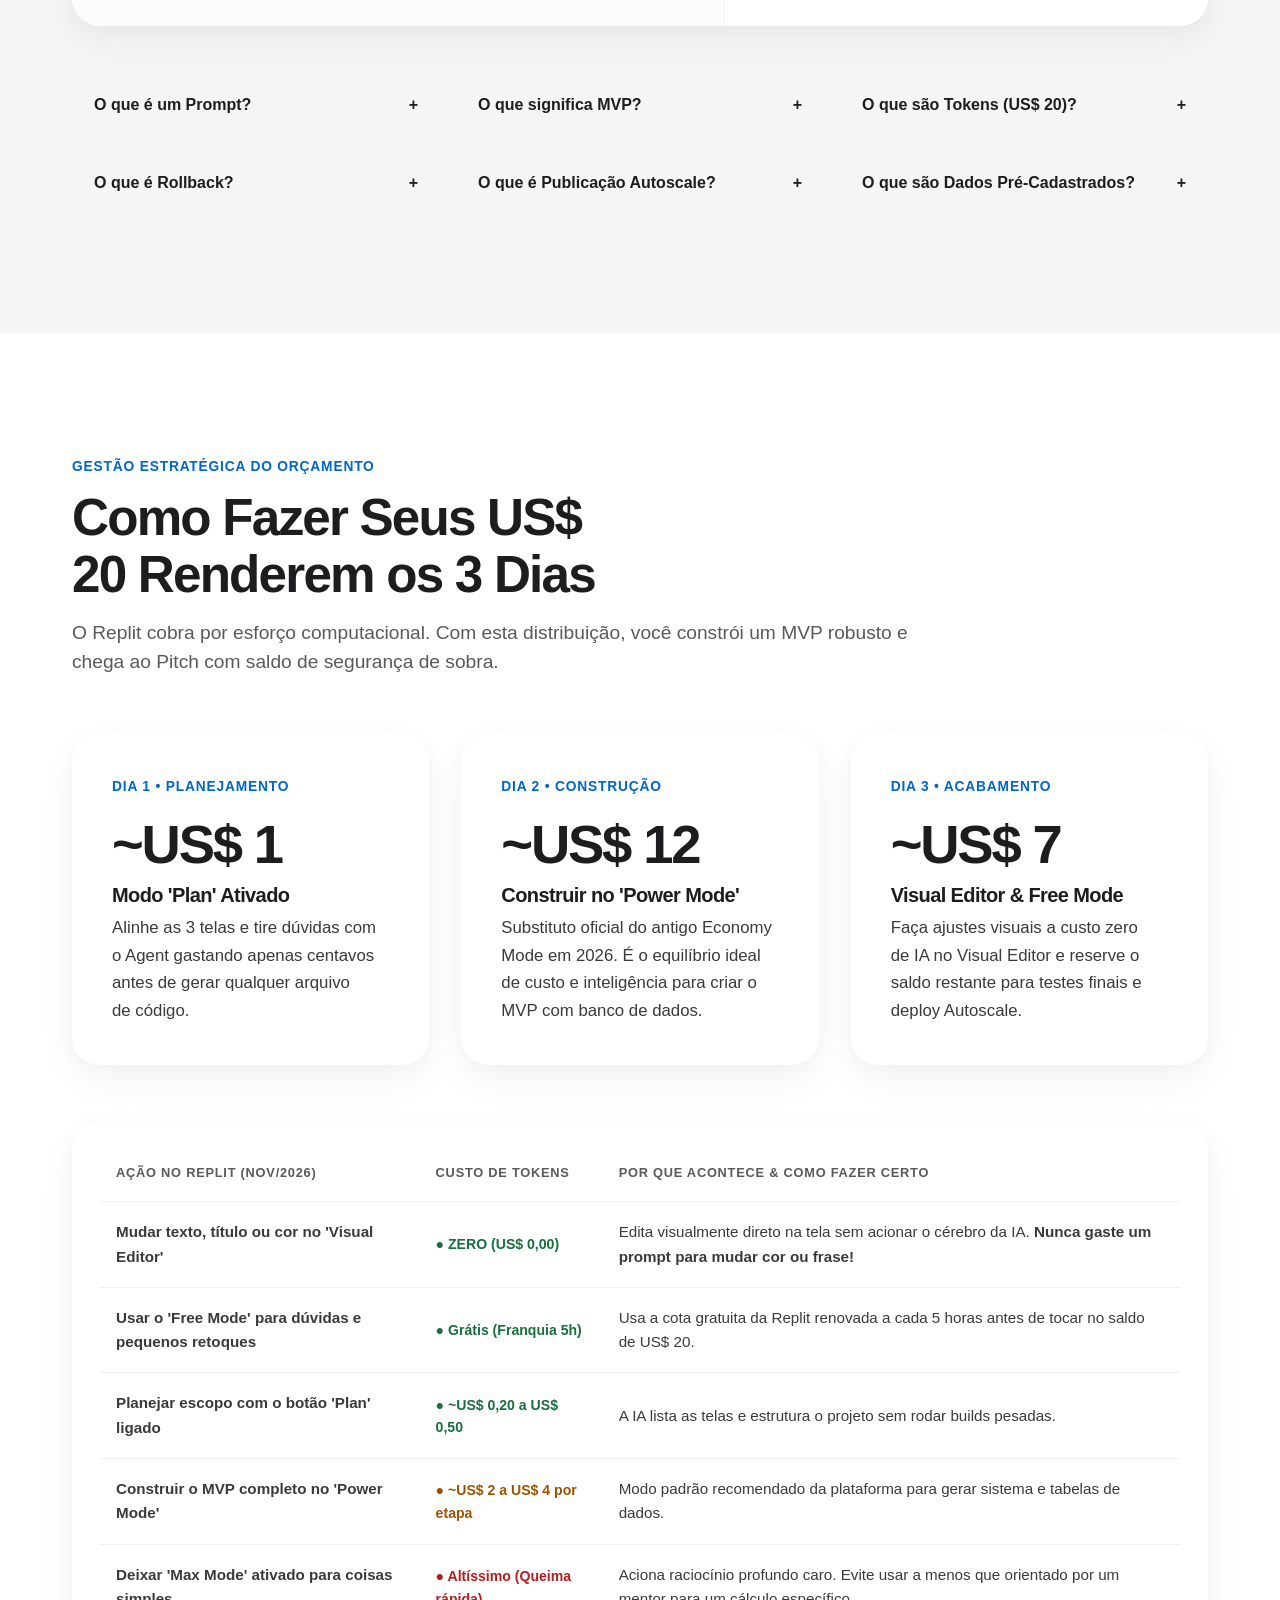
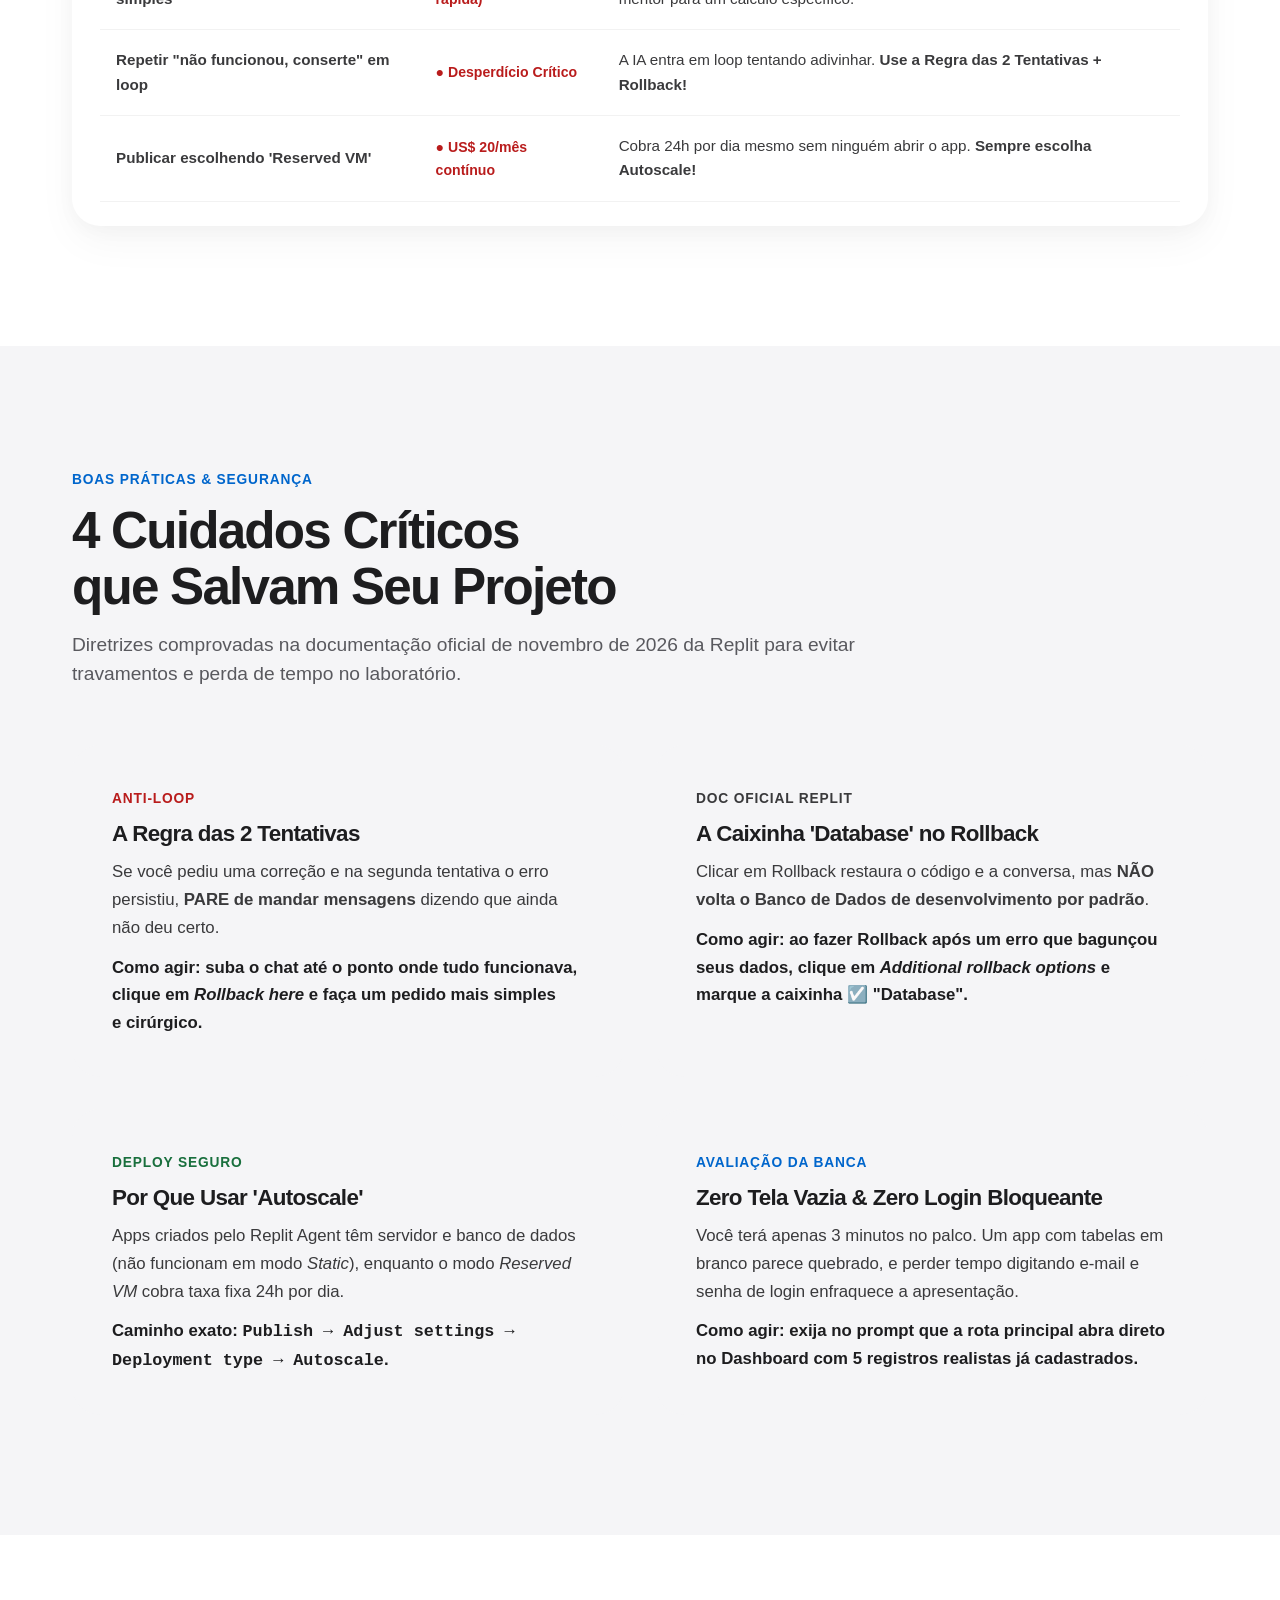
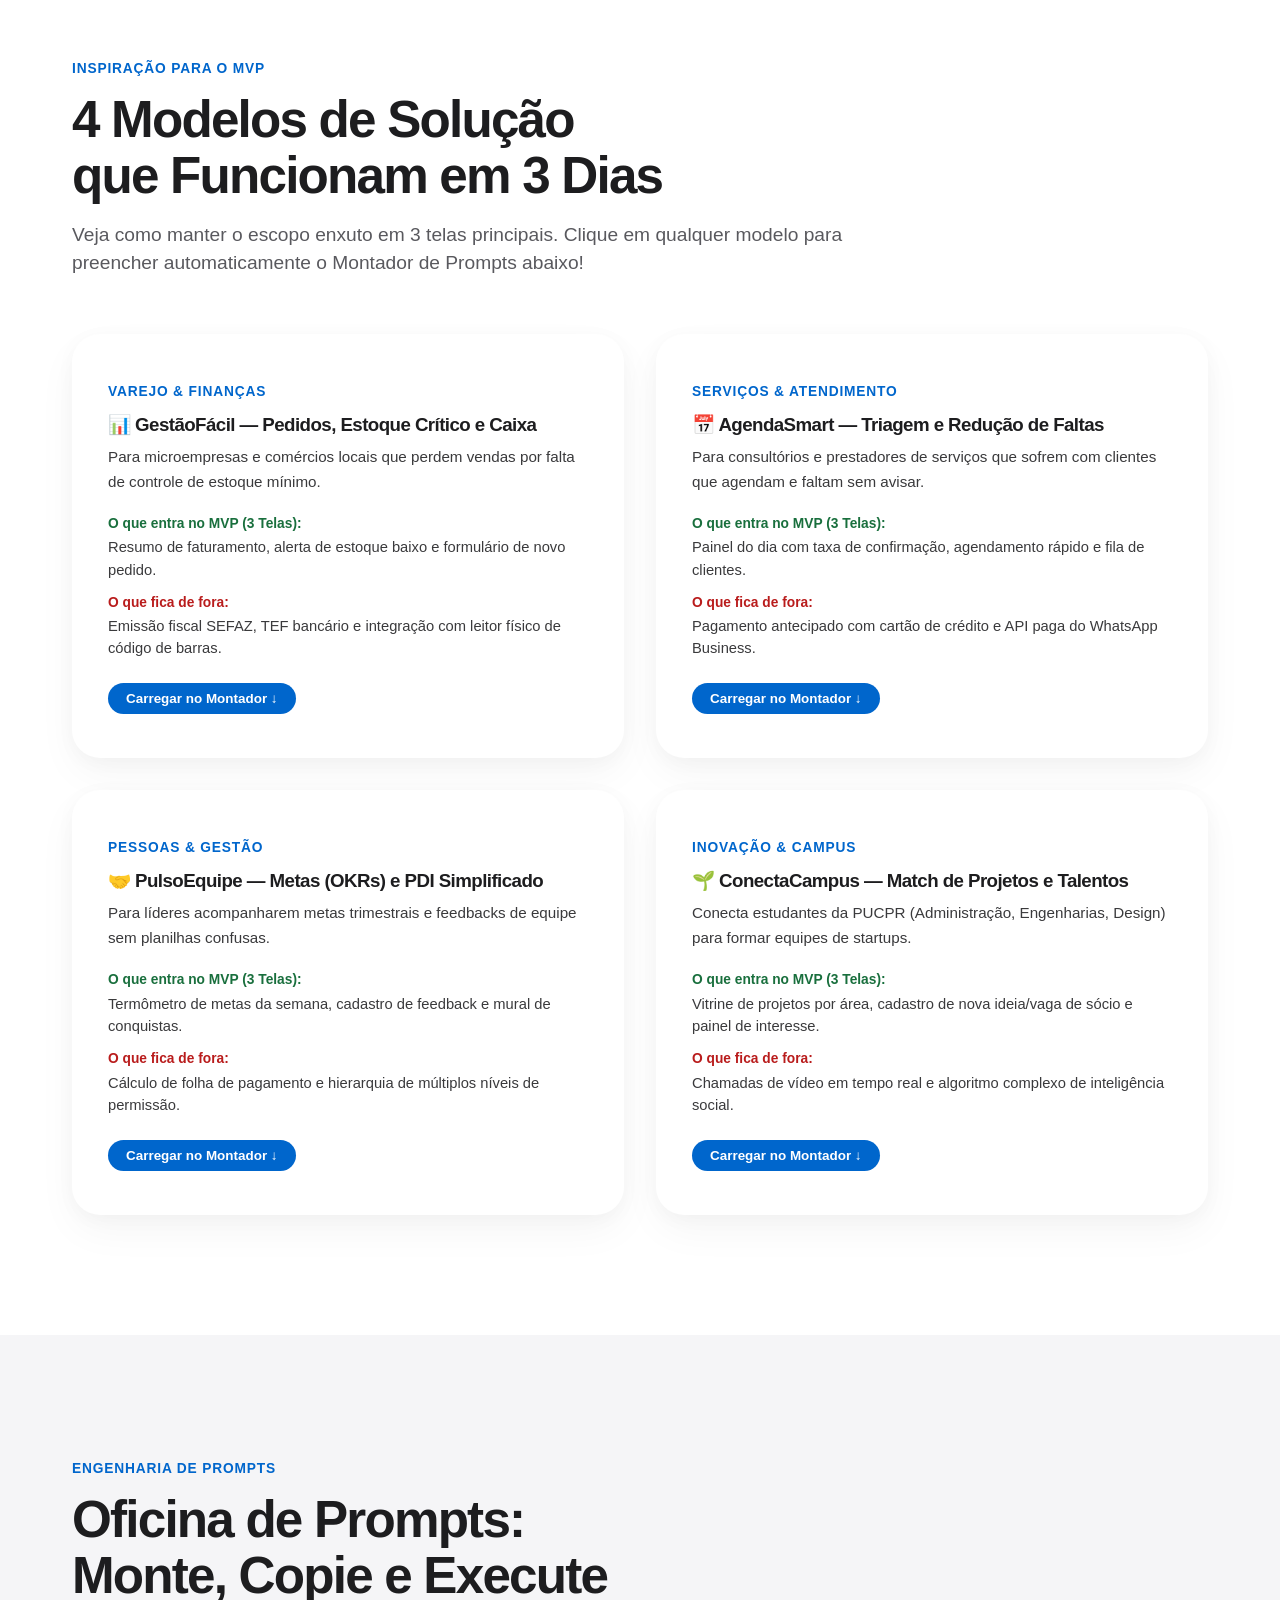
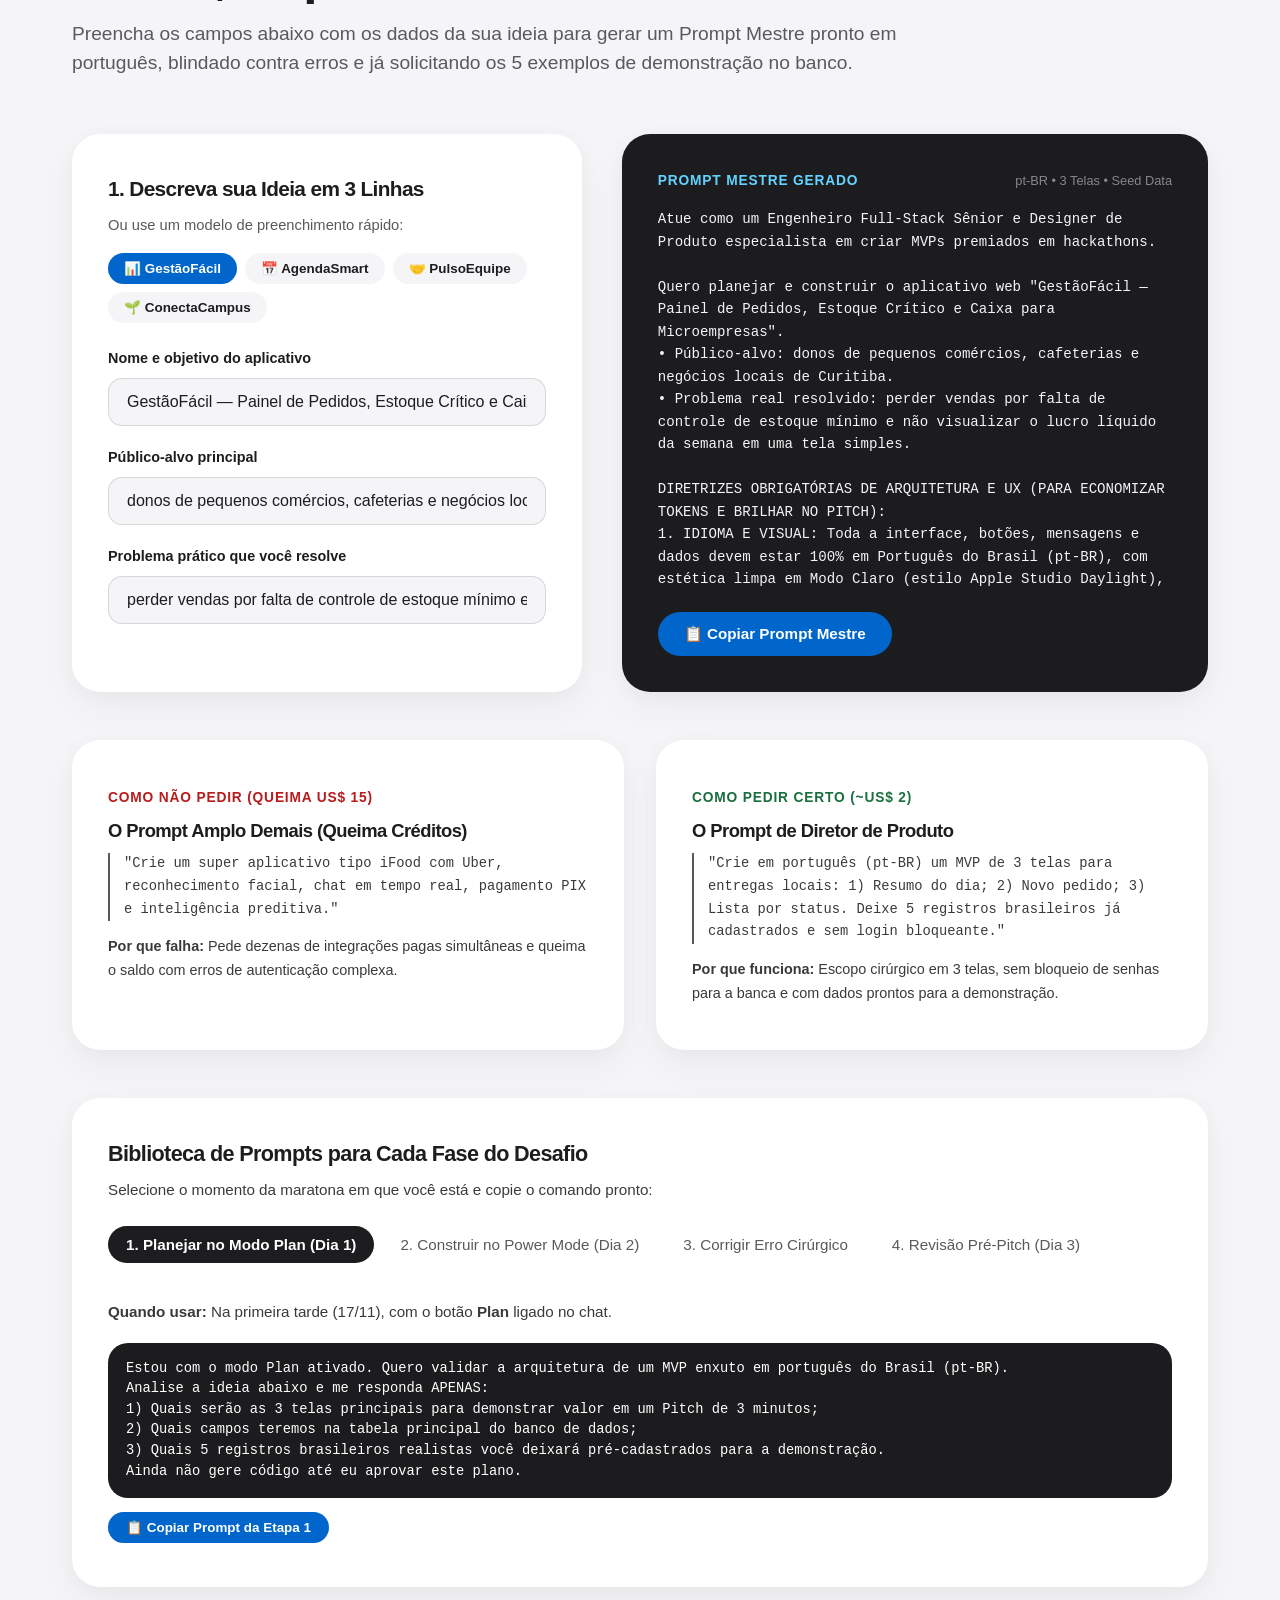
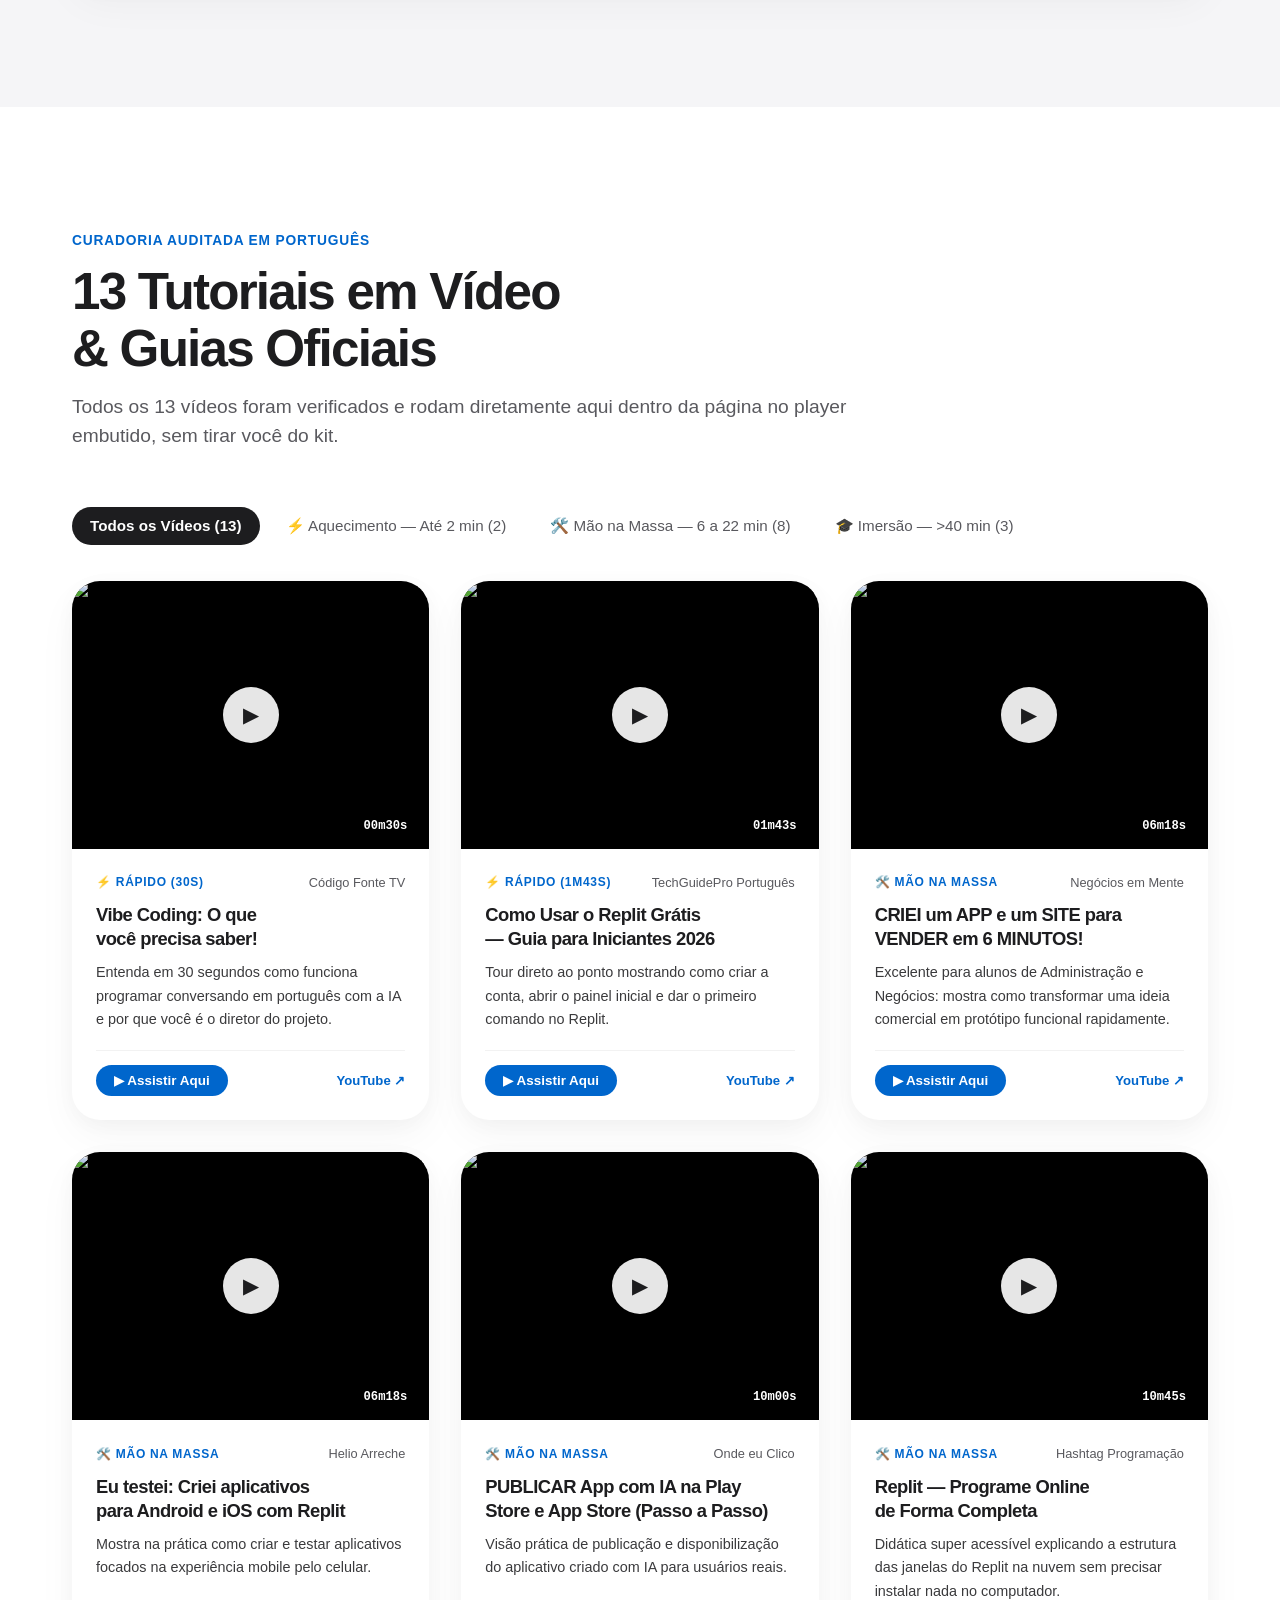
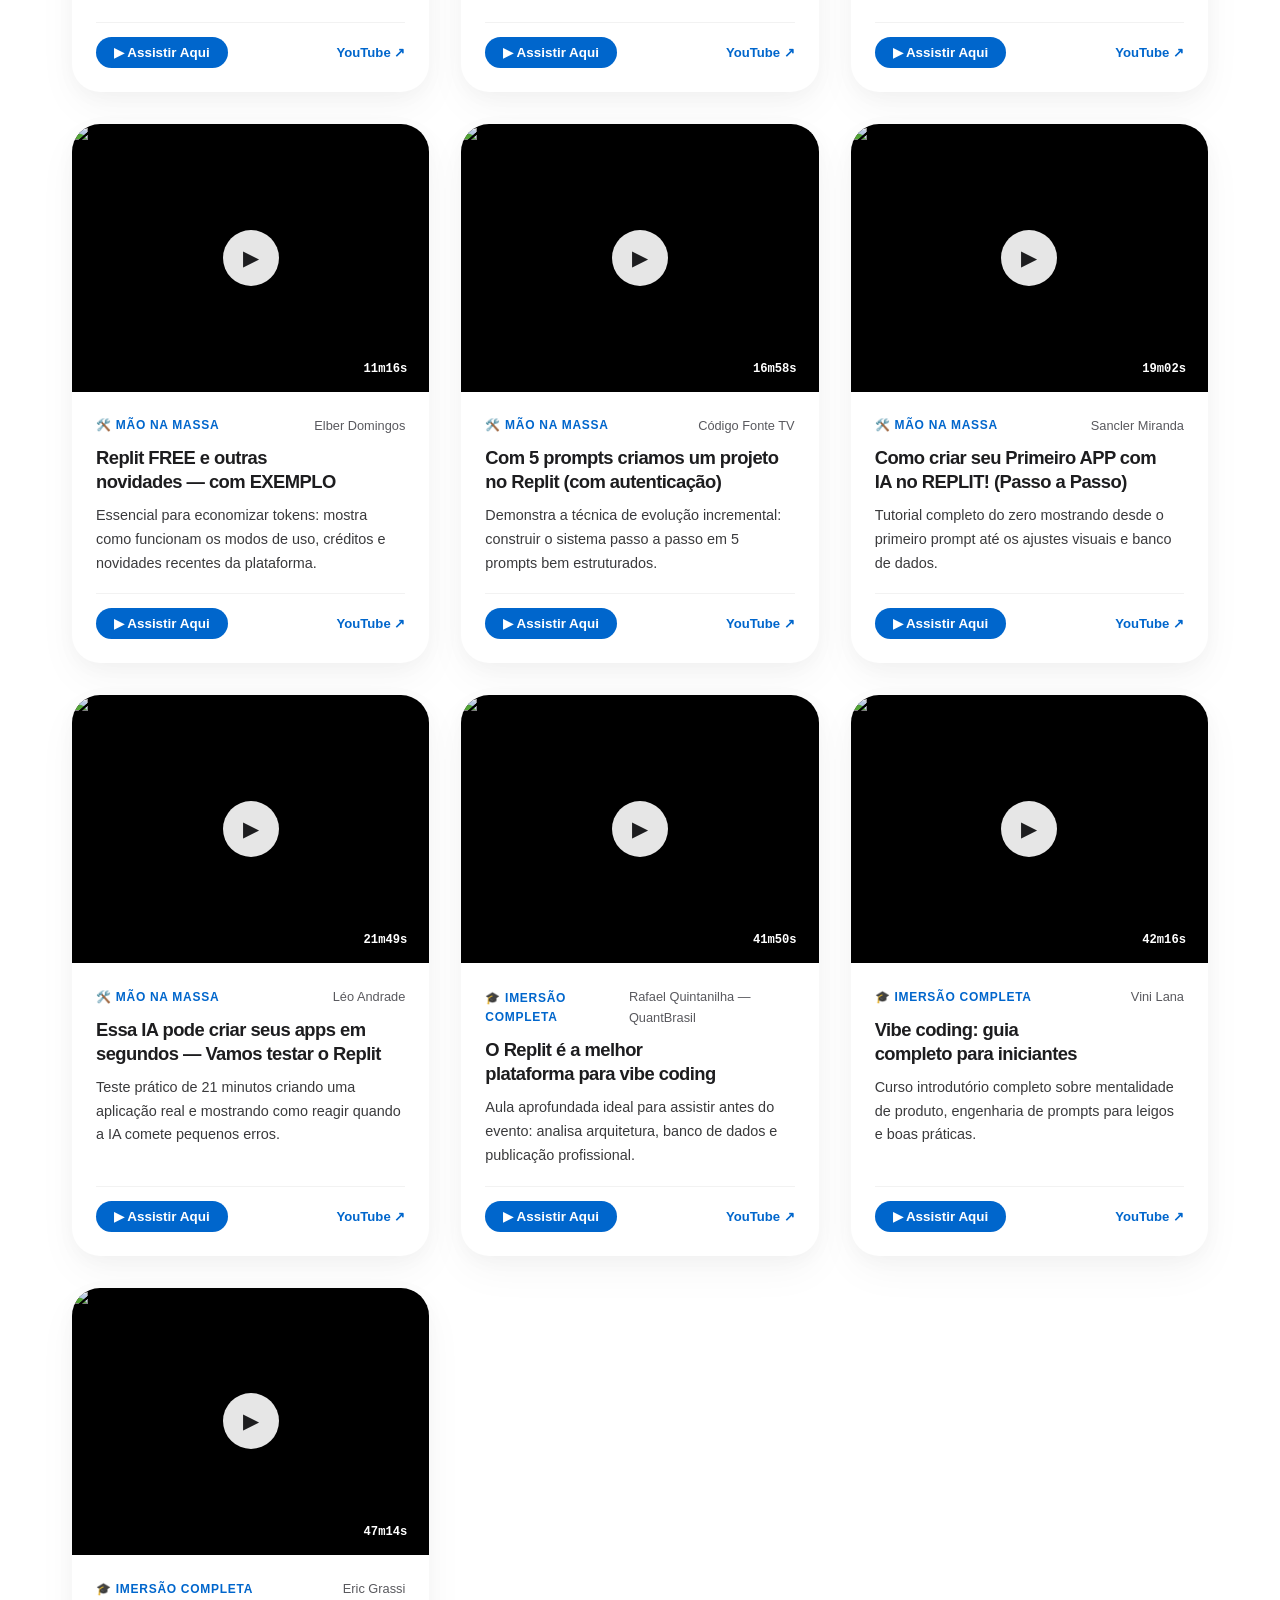
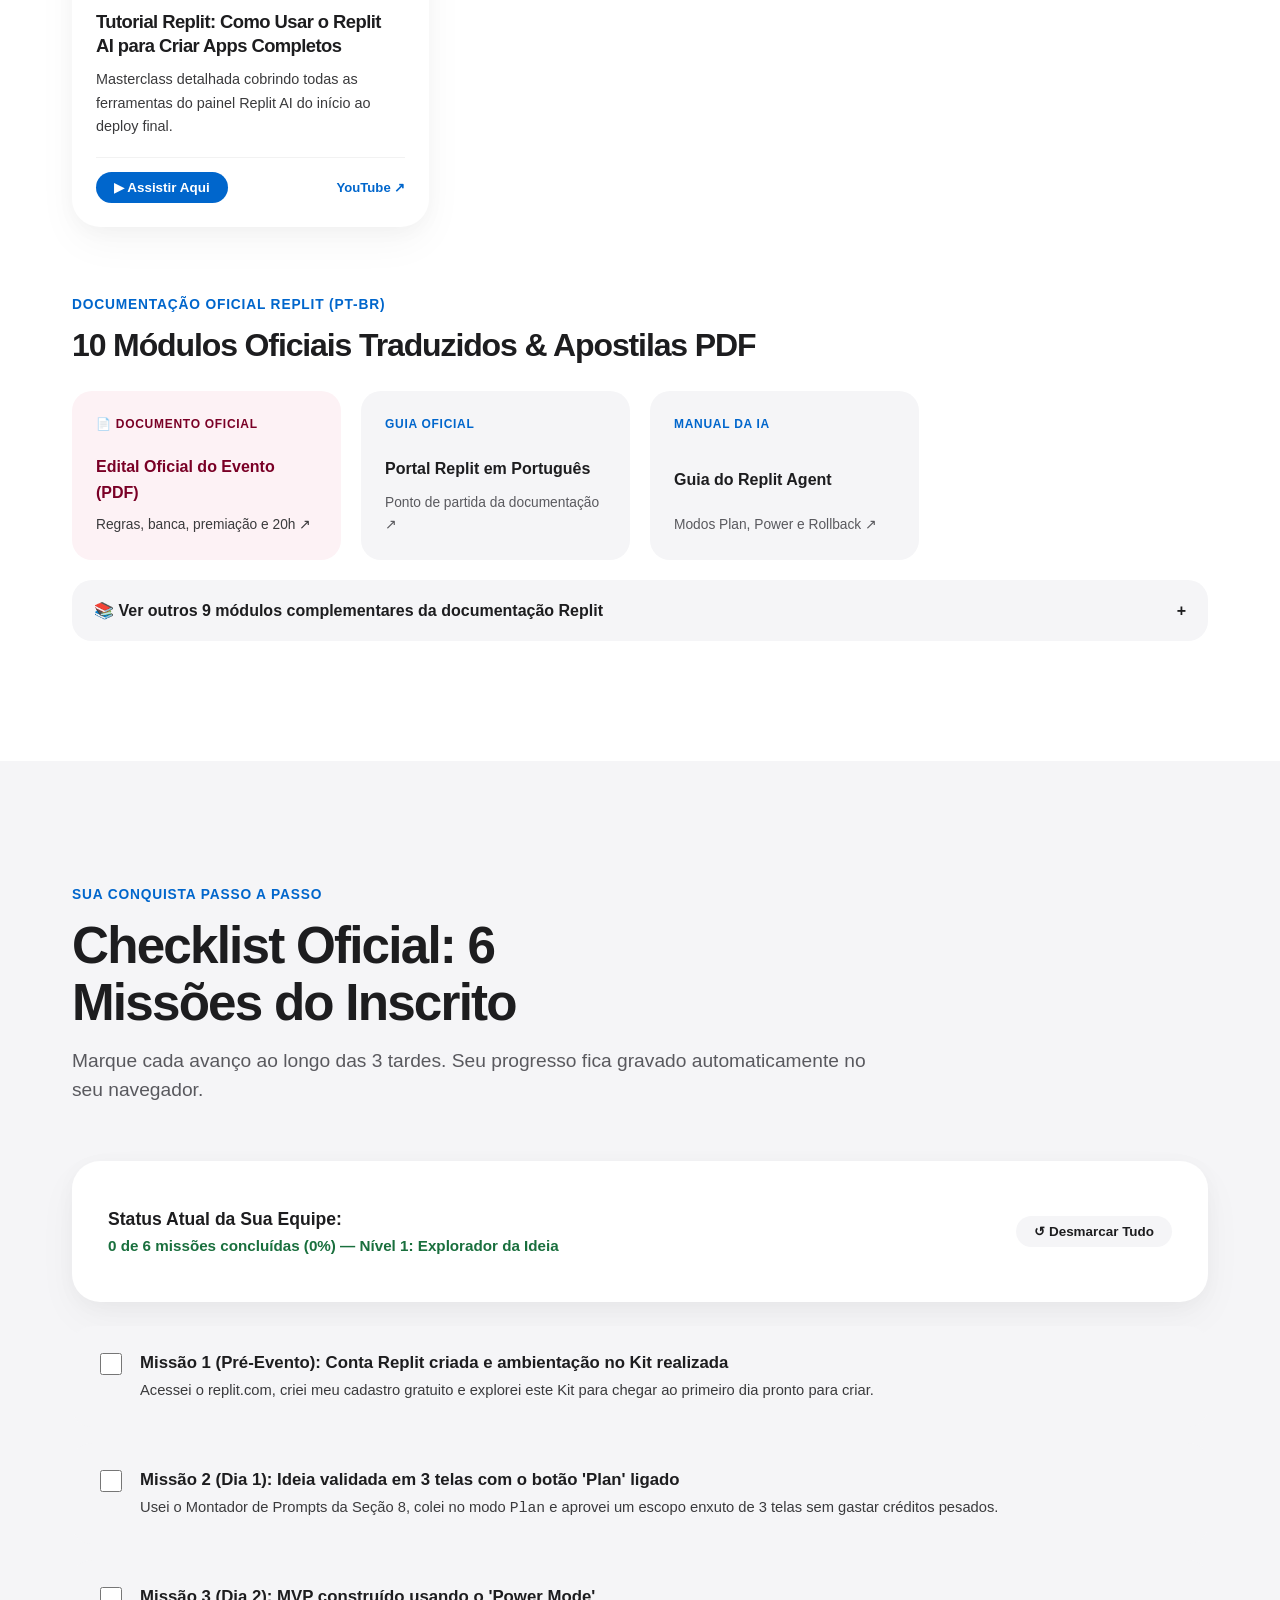
==== commit 32a1f0bf: "feat(onboarding): dual-phase onboarding (pre-event & lab), cordial tone and declutter documentation" ====
--- a/index.html
+++ b/index.html
@@ -6,7 +6,7 @@
   <title>Kit Oficial do Inscrito — Desafio Replit + PUCPR | Da Ideia ao Software</title>
   <meta name="description" content="Kit oficial de boas-vindas e execução prática para estudantes inscritos no Desafio Replit + PUCPR (17, 18 e 19/11). Realização Empreendedorismo PUCPR em parceria com o Curso de Administração da PUCPR e Replit.">
   <link rel="icon" type="image/png" href="./assets/img/logo-pucpr-selo.png">
-  <link rel="stylesheet" href="./assets/css/styles.css?v=1.1.0">
+  <link rel="stylesheet" href="./assets/css/styles.css?v=1.2.1">
 </head>
 <body>
   <a href="#conteudo-principal" class="skip-link">Pular para o conteúdo principal</a>
@@ -32,8 +32,9 @@
       </div>
 
       <nav class="main-nav" aria-label="Navegação das seções do Kit">
+        <a href="#onboarding" class="nav-link">Como Usar</a>
         <a href="#fluxograma" class="nav-link">Fluxograma</a>
-        <a href="#onboarding" class="nav-link">Como Usar o Kit</a>
+        <a href="#como-usar" class="nav-link">Raio-X</a>
         <a href="#economia" class="nav-link">Tokens</a>
         <a href="#cuidados" class="nav-link">Cuidados</a>
         <a href="#exemplos" class="nav-link">Exemplos</a>
@@ -79,12 +80,12 @@
           </h1>
 
           <p class="hero-lead">
-            Bem-vindo ao seu kit oficial de sobrevivência e execução. Desenvolvido para guiar você — mesmo com <strong>zero experiência em código</strong> — a criar um produto real na nuvem e apresentar um Pitch impecável no Desafio Replit + PUCPR.
+            Parabéns pela sua inscrição! Este portal foi preparado com carinho pelo <strong>Empreendedorismo PUCPR</strong> e <strong>Curso de Administração</strong> para guiar você — mesmo com <strong>zero experiência em programação</strong> — a transformar uma ideia em um aplicativo real na nuvem e fazer uma apresentação de destaque na banca.
           </p>
 
           <div class="hero-cta-group">
-            <a href="#fluxograma" class="btn btn-safira">Trilha dos 3 Dias</a>
-            <a href="#prompts" class="btn btn-primary">Montar Meu 1º Prompt</a>
+            <a href="#onboarding" class="btn btn-safira">Como Usar o Kit (Início) ↓</a>
+            <a href="#fluxograma" class="btn btn-primary">Trilha dos 3 Dias ↓</a>
             <a href="https://empreendedorismo.pucpr.br/wp-content/uploads/2026/11/Edital_Desafio-Replit-PUCPR-2026.pdf" target="_blank" rel="noopener" class="btn btn-secondary">Edital Oficial (PDF) ↗</a>
           </div>
         </div>
@@ -115,8 +116,8 @@
       </div>
     </section>
 
-        <!-- ======================================================================
-         2. ONBOARDING: POR ONDE COMEÇAR (GUIA RÁPIDO DO INSCRITO)
+            <!-- ======================================================================
+         2. ONBOARDING: PREPARAÇÃO PRÉVIA & DURANTE A JORNADA
          ====================================================================== -->
     <section id="onboarding" class="section-block section-stage">
       <div class="container">
@@ -124,55 +125,93 @@
           <span class="eyebrow-text">Guia de Boas-Vindas</span>
           <h2 class="section-title">Como Usar Este Kit: Seu Ponto de Partida</h2>
           <p class="section-subtitle">
-            Você nunca programou na vida? Sem problemas. Este portal foi construído pela equipe de Empreendedorismo PUCPR e Curso de Administração para ser seu guia prático nos 3 dias. Siga a ordem recomendada abaixo:
-          </p>
-        </div>
-
-        <div class="onboarding-steps-grid">
-          <article class="onboarding-step-card">
-            <div class="step-badge-row">
-              <span class="step-num-circle">1</span>
-              <span class="step-timing-pill">Antes de Começar</span>
-            </div>
-            <h3 class="step-title">Veja a Trilha dos 3 Dias</h3>
-            <p class="step-desc">
-              Antes de abrir o computador, consulte o <strong>Fluxograma Didático</strong>. Ele mostra exatamente o que fazer em cada tarde, quando parar para não queimar tokens e como usar o Rollback se algo quebrar.
-            </p>
-            <div class="step-footer-link">
-              <a href="#fluxograma" class="btn btn-secondary btn-sm">Ver o Fluxograma ↓</a>
-            </div>
-          </article>
-
-          <article class="onboarding-step-card step-highlight">
-            <div class="step-badge-row">
-              <span class="step-num-circle" style="background:var(--apple-blue);color:#FFFFFF;">2</span>
-              <span class="step-timing-pill" style="background:var(--apple-blue-soft);color:var(--apple-blue);">No Início da Tarde</span>
-            </div>
-            <h3 class="step-title">Gere seu 1º Prompt Mestre</h3>
-            <p class="step-desc">
-              Não tente pedir "um sistema gigante". Use a <strong>Oficina de Prompts</strong> para gerar em 1 clique um pedido cirúrgico de 3 telas com dados de teste já cadastrados para encantar a banca.
-            </p>
-            <div class="step-footer-link">
-              <a href="#prompts" class="btn btn-safira btn-sm">Montar Meu Prompt ↓</a>
-            </div>
-          </article>
-
-          <article class="onboarding-step-card">
-            <div class="step-badge-row">
-              <span class="step-num-circle">3</span>
-              <span class="step-timing-pill">Durante o Laboratório</span>
-            </div>
-            <h3 class="step-title">Economize US$ 20 &amp; Ganhe XP</h3>
-            <p class="step-desc">
-              Use o botão <em>Plan</em> para alinhar tarefas a custo quase zero, altere textos no <em>Visual Editor</em> sem gastar nada e acompanhe seu progresso marcando as missões no <strong>Checklist do Inscrito</strong>.
-            </p>
-            <div class="step-footer-link">
-              <a href="#economia" class="btn btn-secondary btn-sm">Ver Guia de Tokens ↓</a>
-            </div>
-          </article>
-        </div>
-
-        <!-- Logística dos 3 Dias em Faixa Discreta -->
+            Desenvolvido sob medida para estudantes de Administração, Negócios e Engenharias. Este guia orienta o que fazer <strong>antes do evento</strong> e como navegar no portal <strong>durante as 3 tardes</strong>.
+          </p>
+        </div>
+
+        <div class="onboarding-dual-grid">
+          <!-- Bloco 1: Preparação Prévia -->
+          <article class="onboarding-phase-card">
+            <div class="phase-header-row">
+              <span class="phase-badge prep">🏠 Antes do Evento</span>
+              <span class="phase-time-est">Faça em 10 minutos</span>
+            </div>
+            <h3 class="phase-title">Preparação Prévia (Em Casa)</h3>
+            <p class="phase-lead">Chegue ao primeiro dia com tudo pronto para focar na sua ideia:</p>
+            
+            <div class="onboarding-action-list">
+              <div class="action-item">
+                <div class="action-num">1</div>
+                <div>
+                  <strong>Crie sua conta no Replit</strong>
+                  <p>Acesse <a href="https://replit.com/" target="_blank" rel="noopener">replit.com ↗</a> e faça seu cadastro gratuito (com login Google ou e-mail pessoal) para já estar logado no primeiro dia.</p>
+                </div>
+              </div>
+
+              <div class="action-item">
+                <div class="action-num">2</div>
+                <div>
+                  <strong>Perca o medo da tela</strong>
+                  <p>Explore o <a href="#como-usar">Raio-X da Interface</a> ou assista a um tutorial rápido de 2 minutos na nossa <a href="#videos">Videoteca</a>.</p>
+                </div>
+              </div>
+
+              <div class="action-item">
+                <div class="action-num">3</div>
+                <div>
+                  <strong>Escolha uma dor real</strong>
+                  <p>Pense em um problema simples do dia a dia ou escolha um dos <a href="#exemplos">4 Modelos de Solução</a> deste kit para inspirar sua equipe.</p>
+                </div>
+              </div>
+            </div>
+
+            <div class="phase-footer-action">
+              <a href="#exemplos" class="btn btn-secondary btn-sm">Ver Modelos de Ideias ↓</a>
+            </div>
+          </article>
+
+          <!-- Bloco 2: Durante o Evento -->
+          <article class="onboarding-phase-card highlight-phase">
+            <div class="phase-header-row">
+              <span class="phase-badge lab">📍 No Laboratório</span>
+              <span class="phase-time-est">17, 18 e 19/11 • 14h às 17h</span>
+            </div>
+            <h3 class="phase-title">Durante a Jornada (Bloco 10)</h3>
+            <p class="phase-lead">Consulte este kit em cada etapa para não queimar seus créditos de IA:</p>
+
+            <div class="onboarding-action-list">
+              <div class="action-item">
+                <div class="action-num" style="background:var(--apple-blue);color:#FFFFFF;">1</div>
+                <div>
+                  <strong>Tarde 1 (17/11): Ideia &amp; Modo Plan</strong>
+                  <p>Defina as 3 telas no papel e use o <a href="#prompts">Montador de Prompts</a> com o botão <code>Plan</code> ativado (~US$ 1 de custo).</p>
+                </div>
+              </div>
+
+              <div class="action-item">
+                <div class="action-num" style="background:var(--apple-blue);color:#FFFFFF;">2</div>
+                <div>
+                  <strong>Tarde 2 (18/11): Construção do MVP</strong>
+                  <p>Construa o sistema no <code>Power Mode</code> com 5 exemplos cadastrados e consulte os <a href="#cuidados">Cuidados</a> se algo travar.</p>
+                </div>
+              </div>
+
+              <div class="action-item">
+                <div class="action-num" style="background:var(--apple-blue);color:#FFFFFF;">3</div>
+                <div>
+                  <strong>Tarde 3 (19/11): Ajustes Grátis &amp; Pitch</strong>
+                  <p>Ajuste textos no <code>Visual Editor</code> (US$ 0), publique em <code>Autoscale</code> e marque suas missões no <a href="#checklist">Checklist</a>.</p>
+                </div>
+              </div>
+            </div>
+
+            <div class="phase-footer-action">
+              <a href="#fluxograma" class="btn btn-safira btn-sm">Ver Trilha dos 3 Dias ↓</a>
+            </div>
+          </article>
+        </div>
+
+        <!-- Faixa de Logística Compacta e Cordial -->
         <div class="onboarding-logistics-bar">
           <div class="logistics-quick-item">
             <span class="logistics-quick-icon">📅</span>
@@ -579,7 +618,7 @@
     <section id="cuidados" class="section-block section-stage">
       <div class="container">
         <div class="section-header">
-          <span class="eyebrow-text">Sobrevivência Técnica</span>
+          <span class="eyebrow-text">Boas Práticas &amp; Segurança</span>
           <h2 class="section-title">4 Cuidados Críticos que Salvam Seu Projeto</h2>
           <p class="section-subtitle">
             Diretrizes comprovadas na documentação oficial de novembro de 2026 da Replit para evitar travamentos e perda de tempo no laboratório.
@@ -741,7 +780,7 @@
         <div class="clean-cards-grid-2" style="margin-bottom:48px;">
           <article class="apple-card" >
             <span class="eyebrow-text" style="color:var(--semantic-danger);">Como NÃO Pedir (Queima US$ 15)</span>
-            <h3 style="font-size:1.15rem;margin-bottom:8px;">O Prompt Vago e Megalomaníaco</h3>
+            <h3 style="font-size:1.15rem;margin-bottom:8px;">O Prompt Amplo Demais (Queima Créditos)</h3>
             <p style="font-family:var(--font-mono);font-size:0.86rem;border-left:2px solid var(--apple-muted);padding-left:14px;margin-block:12px 14px;">
               "Crie um super aplicativo tipo iFood com Uber, reconhecimento facial, chat em tempo real, pagamento PIX e inteligência preditiva."
             </p>
@@ -854,67 +893,74 @@
         </div>
 
         <div class="docs-clean-grid">
-          <a href="https://docs.replit.com/pt/welcome" target="_blank" rel="noopener" class="doc-clean-item">
-            <span class="eyebrow-text" style="font-size:0.75rem;">Módulo 01</span>
-            <strong style="color:var(--apple-ink);">Portal de Boas-Vindas Replit</strong>
-            <span style="font-size:0.86rem;color:var(--apple-muted);">Ponto de partida oficial em português ↗</span>
-          </a>
-          <a href="https://docs.replit.com/pt/getting-started/intro-replit" target="_blank" rel="noopener" class="doc-clean-item">
-            <span class="eyebrow-text" style="font-size:0.75rem;">Módulo 02</span>
-            <strong style="color:var(--apple-ink);">Visão Geral (Leitura 3 min)</strong>
-            <span style="font-size:0.86rem;color:var(--apple-muted);">Conceitos fundamentais sem tecniquês ↗</span>
-          </a>
-          <a href="https://docs.replit.com/pt/getting-started/quickstarts/ask-ai" target="_blank" rel="noopener" class="doc-clean-item">
-            <span class="eyebrow-text" style="font-size:0.75rem;">Módulo 03</span>
-            <strong style="color:var(--apple-ink);">Crie Seu 1º App com IA (5 min)</strong>
-            <span style="font-size:0.86rem;color:var(--apple-muted);">Quickstart passo a passo para iniciantes ↗</span>
-          </a>
-          <a href="https://docs.replit.com/pt/getting-started/quickstarts/expand-your-project" target="_blank" rel="noopener" class="doc-clean-item">
-            <span class="eyebrow-text" style="font-size:0.75rem;">Módulo 04</span>
-            <strong style="color:var(--apple-ink);">Expandir Seu Projeto (5 min)</strong>
-            <span style="font-size:0.86rem;color:var(--apple-muted);">Como adicionar novas telas com segurança ↗</span>
-          </a>
-          <a href="https://docs.replit.com/pt/getting-started/quickstarts/publish" target="_blank" rel="noopener" class="doc-clean-item">
-            <span class="eyebrow-text" style="font-size:0.75rem;">Módulo 05</span>
-            <strong style="color:var(--apple-ink);">Publicar Aplicativo (2 min)</strong>
-            <span style="font-size:0.86rem;color:var(--apple-muted);">Gerando o link público .replit.app ↗</span>
-          </a>
-          <a href="https://docs.replit.com/pt/core-concepts/agent" target="_blank" rel="noopener" class="doc-clean-item">
-            <span class="eyebrow-text" style="font-size:0.75rem;">Módulo 06</span>
-            <strong style="color:var(--apple-ink);">Guia do Replit Agent</strong>
-            <span style="font-size:0.86rem;color:var(--apple-muted);">Modos Plan, Build e Checkpoints ↗</span>
-          </a>
-          <a href="https://docs.replit.com/pt/core-concepts/agent/best-practices" target="_blank" rel="noopener" class="doc-clean-item">
-            <span class="eyebrow-text" style="font-size:0.75rem;">Módulo 07</span>
-            <strong style="color:var(--apple-ink);">Boas Práticas de Prompts</strong>
-            <span style="font-size:0.86rem;color:var(--apple-muted);">Como economizar créditos de IA ↗</span>
-          </a>
-          <a href="https://docs.replit.com/pt/learn/foundations/introduction-to-ai" target="_blank" rel="noopener" class="doc-clean-item">
-            <span class="eyebrow-text" style="font-size:0.75rem;">Módulo 08</span>
-            <strong style="color:var(--apple-ink);">Introdução à IA no Replit</strong>
-            <span style="font-size:0.86rem;color:var(--apple-muted);">Fundamentos de desenvolvimento assistido ↗</span>
-          </a>
-          <a href="https://docs.replit.com/pt/learn/projects-and-artifacts/storage-and-databases" target="_blank" rel="noopener" class="doc-clean-item">
-            <span class="eyebrow-text" style="font-size:0.75rem;">Módulo 09</span>
-            <strong style="color:var(--apple-ink);">Armazenamento e Banco de Dados</strong>
-            <span style="font-size:0.86rem;color:var(--apple-muted);">Persistência de cadastros na aplicação ↗</span>
-          </a>
-          <a href="https://docs.replit.com/pt/build/mobile-app" target="_blank" rel="noopener" class="doc-clean-item">
-            <span class="eyebrow-text" style="font-size:0.75rem;">Módulo 10</span>
-            <strong style="color:var(--apple-ink);">App Mobile (Expo Go)</strong>
-            <span style="font-size:0.86rem;color:var(--apple-muted);">Como testar no celular via QR Code ↗</span>
-          </a>
           <a href="https://empreendedorismo.pucpr.br/wp-content/uploads/2026/11/Edital_Desafio-Replit-PUCPR-2026.pdf" target="_blank" rel="noopener" class="doc-clean-item" style="background:var(--pucpr-soft);">
             <span class="eyebrow-text" style="font-size:0.75rem;color:var(--pucpr-bordo);">📄 Documento Oficial</span>
             <strong style="color:var(--pucpr-bordo);">Edital Oficial do Evento (PDF)</strong>
             <span style="font-size:0.86rem;color:var(--apple-secondary);">Regras, banca, premiação e 20h ↗</span>
           </a>
-          <a href="https://www.alura.com.br/artigos/replit" target="_blank" rel="noopener" class="doc-clean-item">
-            <span class="eyebrow-text" style="font-size:0.75rem;">Artigo em Português</span>
-            <strong style="color:var(--apple-ink);">Guia Alura: O que é o Replit</strong>
-            <span style="font-size:0.86rem;color:var(--apple-muted);">Conceitos introdutórios claros ↗</span>
+          <a href="https://docs.replit.com/pt/welcome" target="_blank" rel="noopener" class="doc-clean-item">
+            <span class="eyebrow-text" style="font-size:0.75rem;">Guia Oficial</span>
+            <strong style="color:var(--apple-ink);">Portal Replit em Português</strong>
+            <span style="font-size:0.86rem;color:var(--apple-muted);">Ponto de partida da documentação ↗</span>
           </a>
-        </div>
+          <a href="https://docs.replit.com/pt/core-concepts/agent" target="_blank" rel="noopener" class="doc-clean-item">
+            <span class="eyebrow-text" style="font-size:0.75rem;">Manual da IA</span>
+            <strong style="color:var(--apple-ink);">Guia do Replit Agent</strong>
+            <span style="font-size:0.86rem;color:var(--apple-muted);">Modos Plan, Power e Rollback ↗</span>
+          </a>
+        </div>
+
+        <!-- Módulos Adicionais de Documentação (Progressive Disclosure) -->
+        <details class="clean-details" style="margin-top:20px;">
+          <summary><span>📚 Ver outros 9 módulos complementares da documentação Replit</span><span>+</span></summary>
+          <div class="docs-clean-grid" style="margin-top:16px;">
+            <a href="https://docs.replit.com/pt/getting-started/intro-replit" target="_blank" rel="noopener" class="doc-clean-item">
+              <span class="eyebrow-text" style="font-size:0.75rem;">Módulo 02</span>
+              <strong style="color:var(--apple-ink);">Visão Geral (3 min)</strong>
+              <span style="font-size:0.86rem;color:var(--apple-muted);">Conceitos fundamentais ↗</span>
+            </a>
+            <a href="https://docs.replit.com/pt/getting-started/quickstarts/ask-ai" target="_blank" rel="noopener" class="doc-clean-item">
+              <span class="eyebrow-text" style="font-size:0.75rem;">Módulo 03</span>
+              <strong style="color:var(--apple-ink);">Crie com IA (5 min)</strong>
+              <span style="font-size:0.86rem;color:var(--apple-muted);">Quickstart para iniciantes ↗</span>
+            </a>
+            <a href="https://docs.replit.com/pt/getting-started/quickstarts/expand-your-project" target="_blank" rel="noopener" class="doc-clean-item">
+              <span class="eyebrow-text" style="font-size:0.75rem;">Módulo 04</span>
+              <strong style="color:var(--apple-ink);">Expandir Telas</strong>
+              <span style="font-size:0.86rem;color:var(--apple-muted);">Novas funções no projeto ↗</span>
+            </a>
+            <a href="https://docs.replit.com/pt/getting-started/quickstarts/publish" target="_blank" rel="noopener" class="doc-clean-item">
+              <span class="eyebrow-text" style="font-size:0.75rem;">Módulo 05</span>
+              <strong style="color:var(--apple-ink);">Publicar Aplicativo</strong>
+              <span style="font-size:0.86rem;color:var(--apple-muted);">Gerando o link .replit.app ↗</span>
+            </a>
+            <a href="https://docs.replit.com/pt/core-concepts/agent/best-practices" target="_blank" rel="noopener" class="doc-clean-item">
+              <span class="eyebrow-text" style="font-size:0.75rem;">Módulo 07</span>
+              <strong style="color:var(--apple-ink);">Boas Práticas de Prompts</strong>
+              <span style="font-size:0.86rem;color:var(--apple-muted);">Economia de tokens ↗</span>
+            </a>
+            <a href="https://docs.replit.com/pt/learn/foundations/introduction-to-ai" target="_blank" rel="noopener" class="doc-clean-item">
+              <span class="eyebrow-text" style="font-size:0.75rem;">Módulo 08</span>
+              <strong style="color:var(--apple-ink);">Introdução à IA</strong>
+              <span style="font-size:0.86rem;color:var(--apple-muted);">Fundamentos práticos ↗</span>
+            </a>
+            <a href="https://docs.replit.com/pt/learn/projects-and-artifacts/storage-and-databases" target="_blank" rel="noopener" class="doc-clean-item">
+              <span class="eyebrow-text" style="font-size:0.75rem;">Módulo 09</span>
+              <strong style="color:var(--apple-ink);">Banco de Dados</strong>
+              <span style="font-size:0.86rem;color:var(--apple-muted);">Persistência de cadastros ↗</span>
+            </a>
+            <a href="https://docs.replit.com/pt/build/mobile-app" target="_blank" rel="noopener" class="doc-clean-item">
+              <span class="eyebrow-text" style="font-size:0.75rem;">Módulo 10</span>
+              <strong style="color:var(--apple-ink);">App Mobile (Expo Go)</strong>
+              <span style="font-size:0.86rem;color:var(--apple-muted);">Testando no celular ↗</span>
+            </a>
+            <a href="https://www.alura.com.br/artigos/replit" target="_blank" rel="noopener" class="doc-clean-item">
+              <span class="eyebrow-text" style="font-size:0.75rem;">Artigo Didático</span>
+              <strong style="color:var(--apple-ink);">Guia Alura Replit</strong>
+              <span style="font-size:0.86rem;color:var(--apple-muted);">Leitura em português ↗</span>
+            </a>
+          </div>
+        </details>
       </div>
     </section>
 
@@ -943,8 +989,8 @@
           <label class="mission-clean-card">
             <input type="checkbox" class="chk-missao" value="m1">
             <div>
-              <strong style="font-size:1.05rem;color:var(--apple-ink);display:block;">Missão 1 (Dia 1): Conta Replit ativa + Créditos do Desafio conferidos</strong>
-              <span style="font-size:0.92rem;color:var(--apple-secondary);">Acessei o Replit no laboratório do Bloco 10, ativei o benefício do evento e localizei o botão <code>Plan</code> no chat.</span>
+              <strong style="font-size:1.05rem;color:var(--apple-ink);display:block;">Missão 1 (Pré-Evento): Conta Replit criada e ambientação no Kit realizada</strong>
+              <span style="font-size:0.92rem;color:var(--apple-secondary);">Acessei o replit.com, criei meu cadastro gratuito e explorei este Kit para chegar ao primeiro dia pronto para criar.</span>
             </div>
           </label>
 
@@ -1061,6 +1107,6 @@
     </div>
   </dialog>
 
-  <script src="./assets/js/app.js?v=1.1.0"></script>
+  <script src="./assets/js/app.js?v=1.2.1"></script>
 </body>
 </html>
--- a/assets/css/styles.css
+++ b/assets/css/styles.css
@@ -210,10 +210,10 @@
 .nav-link {
   display: inline-flex;
   align-items: center;
-  font-size: 0.8rem;
+  font-size: 0.77rem;
   font-weight: 500;
   color: var(--apple-secondary);
-  padding: 6px 9px;
+  padding: 5px 7px;
   border-radius: var(--radius-pill);
   white-space: nowrap;
   transition: all 180ms var(--ease-apple);
@@ -1664,17 +1664,17 @@
 /* ==========================================================================
    Módulo de Onboarding: Como Usar o Kit (Apple Studio Daylight)
    ========================================================================== */
-.onboarding-steps-grid {
+.onboarding-dual-grid {
   display: grid;
-  grid-template-columns: repeat(3, 1fr);
-  gap: 28px;
+  grid-template-columns: repeat(2, 1fr);
+  gap: 32px;
   margin-bottom: 40px;
 }
 
-.onboarding-step-card {
+.onboarding-phase-card {
   background: var(--apple-bg);
   border-radius: var(--radius-lg);
-  padding: 36px 30px;
+  padding: 40px 34px;
   box-shadow: var(--shadow-card);
   display: flex;
   flex-direction: column;
@@ -1682,62 +1682,119 @@
   transition: transform 200ms var(--ease-apple), box-shadow 200ms var(--ease-apple);
 }
 
-.onboarding-step-card:hover {
+.onboarding-phase-card:hover {
   transform: translateY(-2px);
   box-shadow: var(--shadow-hover);
 }
 
-.onboarding-step-card.step-highlight {
-  border: 1px solid rgba(0, 102, 204, 0.2);
-}
-
-.step-badge-row {
+.onboarding-phase-card.highlight-phase {
+  border: 1px solid rgba(0, 102, 204, 0.18);
+}
+
+.phase-header-row {
   display: flex;
   align-items: center;
   justify-content: space-between;
   gap: 12px;
-  margin-bottom: 20px;
-}
-
-.step-num-circle {
-  width: 36px;
-  height: 36px;
+  margin-bottom: 18px;
+}
+
+.phase-badge {
+  font-size: 0.78rem;
+  font-weight: 700;
+  text-transform: uppercase;
+  letter-spacing: 0.05em;
+  padding: 5px 12px;
+  border-radius: var(--radius-pill);
+}
+
+.phase-badge.prep {
+  background: var(--apple-surface);
+  color: var(--apple-ink);
+}
+
+.phase-badge.lab {
+  background: var(--apple-blue-soft);
+  color: var(--apple-blue);
+}
+
+.phase-time-est {
+  font-size: 0.82rem;
+  font-weight: 600;
+  color: var(--apple-muted);
+}
+
+.phase-title {
+  font-size: 1.45rem;
+  font-weight: 700;
+  margin-bottom: 8px;
+  color: var(--apple-ink);
+  letter-spacing: -0.02em;
+}
+
+.phase-lead {
+  font-size: 0.95rem;
+  color: var(--apple-muted);
+  margin-bottom: 24px;
+}
+
+.onboarding-action-list {
+  display: flex;
+  flex-direction: column;
+  gap: 20px;
+  margin-bottom: 32px;
+}
+
+.action-item {
+  display: flex;
+  align-items: flex-start;
+  gap: 14px;
+}
+
+.action-num {
+  width: 28px;
+  height: 28px;
   border-radius: 50%;
   background: var(--apple-surface);
   color: var(--apple-ink);
   font-weight: 700;
-  font-size: 1.05rem;
+  font-size: 0.88rem;
   display: inline-flex;
   align-items: center;
   justify-content: center;
-}
-
-.step-timing-pill {
-  font-size: 0.78rem;
+  flex-shrink: 0;
+  margin-top: 2px;
+}
+
+.action-item strong {
+  display: block;
+  font-size: 1rem;
+  color: var(--apple-ink);
+  margin-bottom: 3px;
+}
+
+.action-item p {
+  font-size: 0.9rem;
+  line-height: 1.5;
+  color: var(--apple-secondary);
+  margin: 0;
+}
+
+.action-item a {
+  color: var(--apple-blue);
   font-weight: 600;
-  padding: 5px 12px;
-  border-radius: var(--radius-pill);
-  background: var(--apple-surface);
-  color: var(--apple-secondary);
-}
-
-.step-title {
-  font-size: 1.3rem;
-  font-weight: 700;
-  margin-bottom: 12px;
-  color: var(--apple-ink);
-}
-
-.step-desc {
-  font-size: 0.96rem;
-  line-height: 1.6;
-  color: var(--apple-secondary);
-  margin-bottom: 24px;
-  flex-grow: 1;
-}
-
-.step-footer-link {
+  text-decoration: underline;
+  text-underline-offset: 3px;
+}
+
+.action-item a:hover {
+  color: var(--apple-blue-hover);
+}
+
+.phase-footer-action {
   margin-top: auto;
+  padding-top: 16px;
+  border-top: 1px solid rgba(0, 0, 0, 0.05);
 }
 
 .onboarding-logistics-bar {
@@ -1774,8 +1831,10 @@
 }
 
 @media (max-width: 900px) {
-  .onboarding-steps-grid,
+  .onboarding-dual-grid,
   .onboarding-logistics-bar {
     grid-template-columns: minmax(0, 1fr);
   }
 }
+
+}
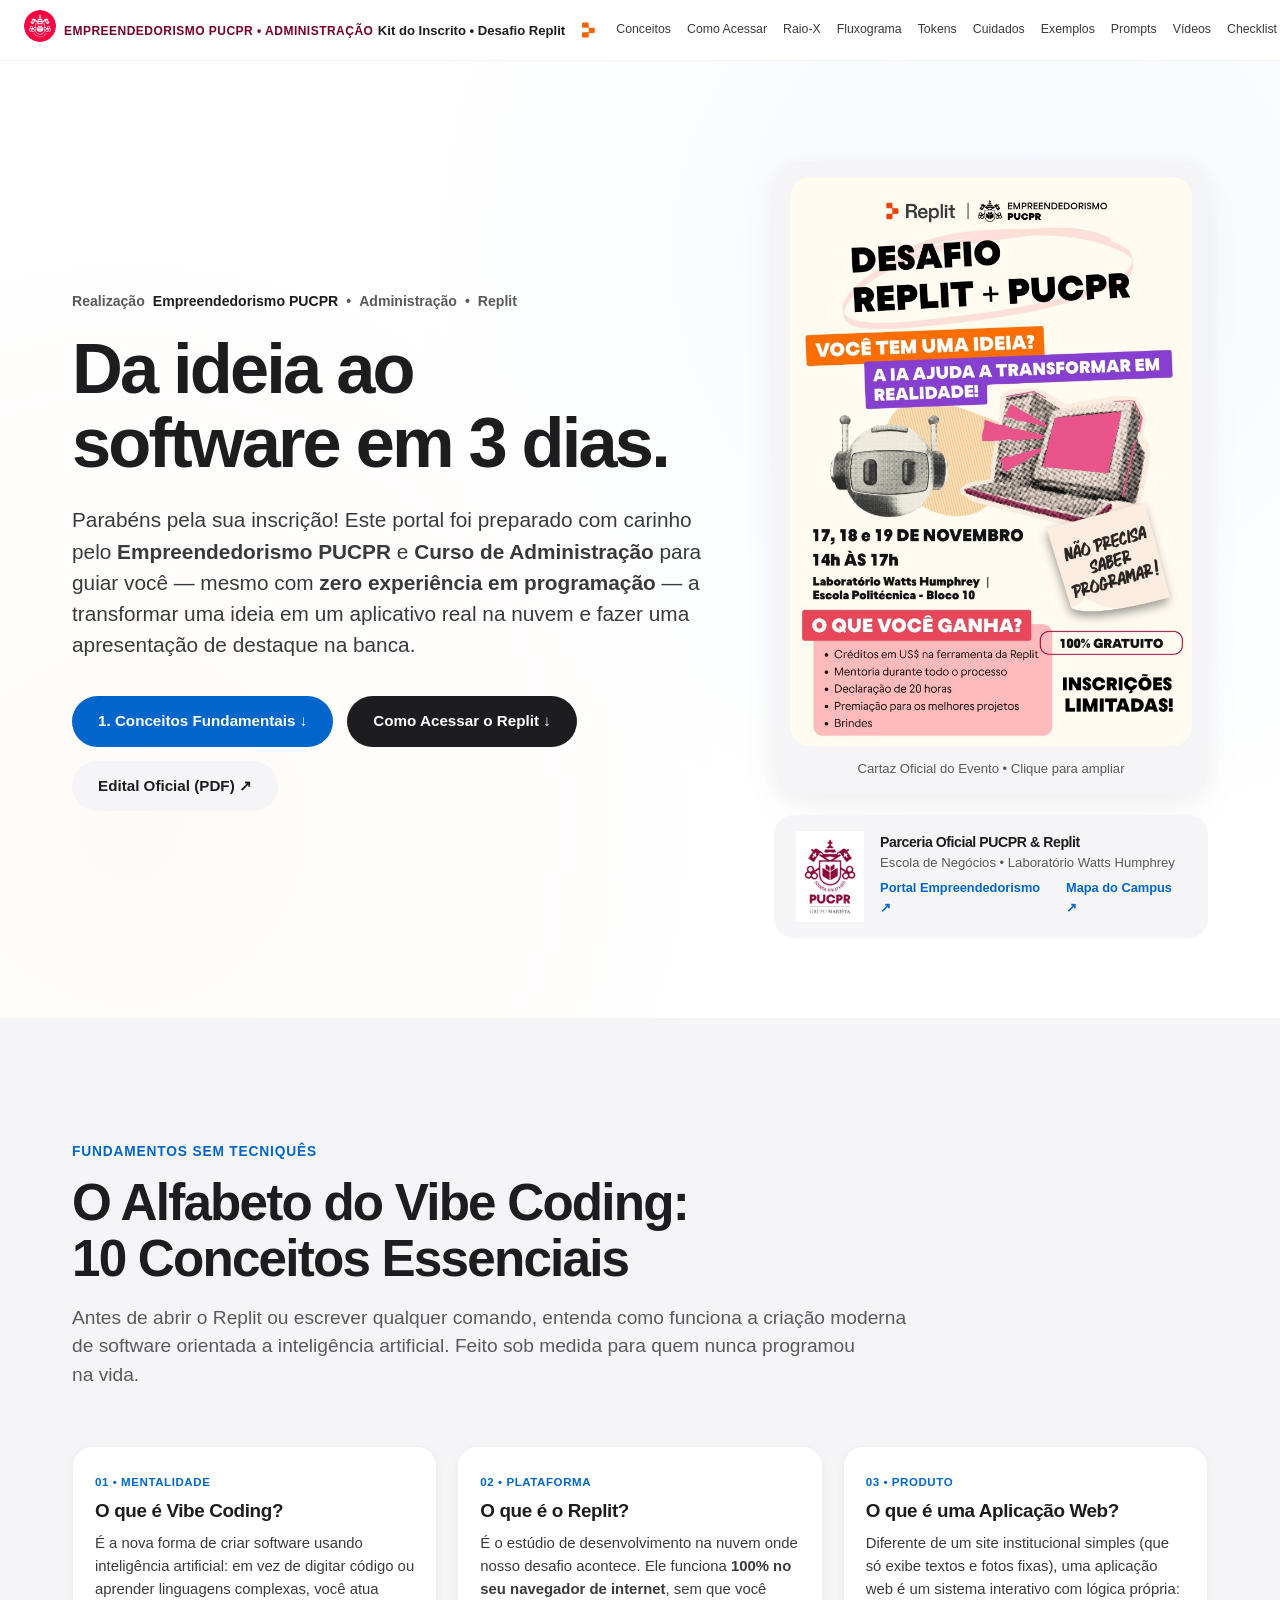
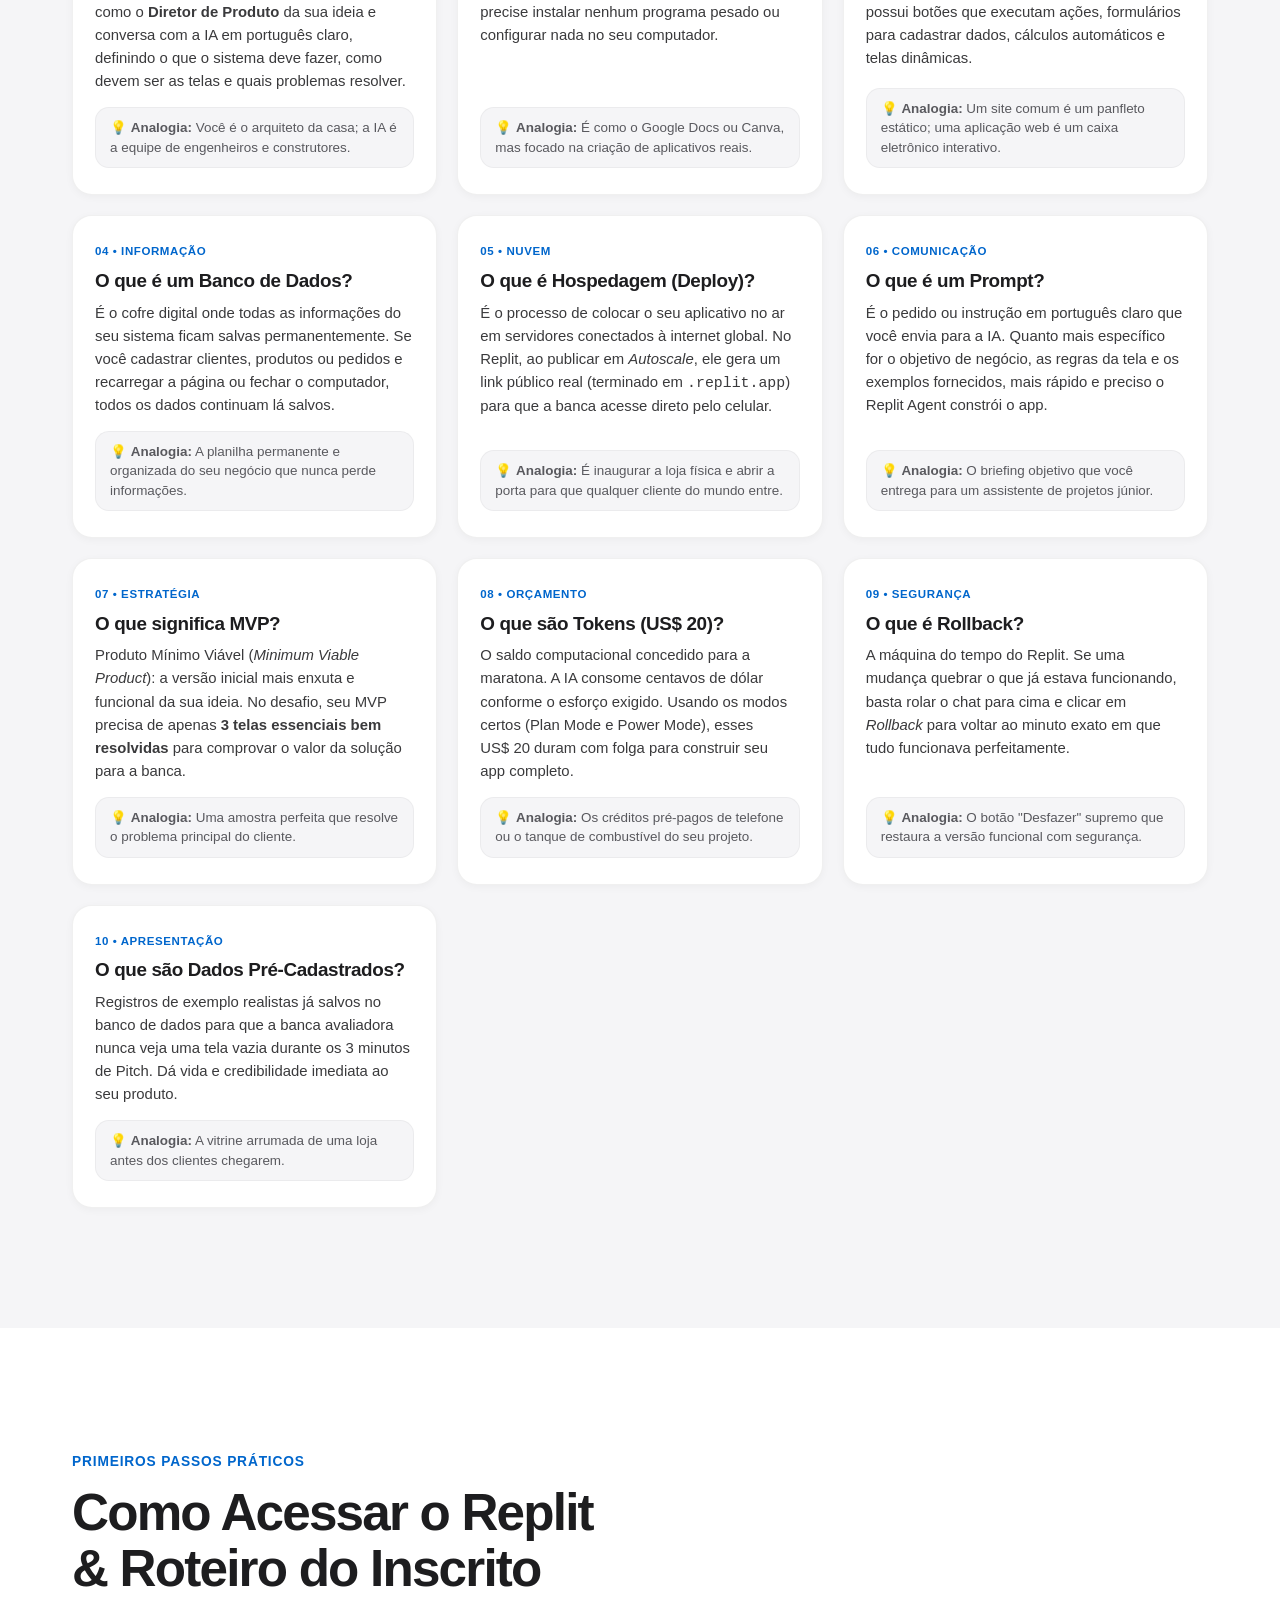
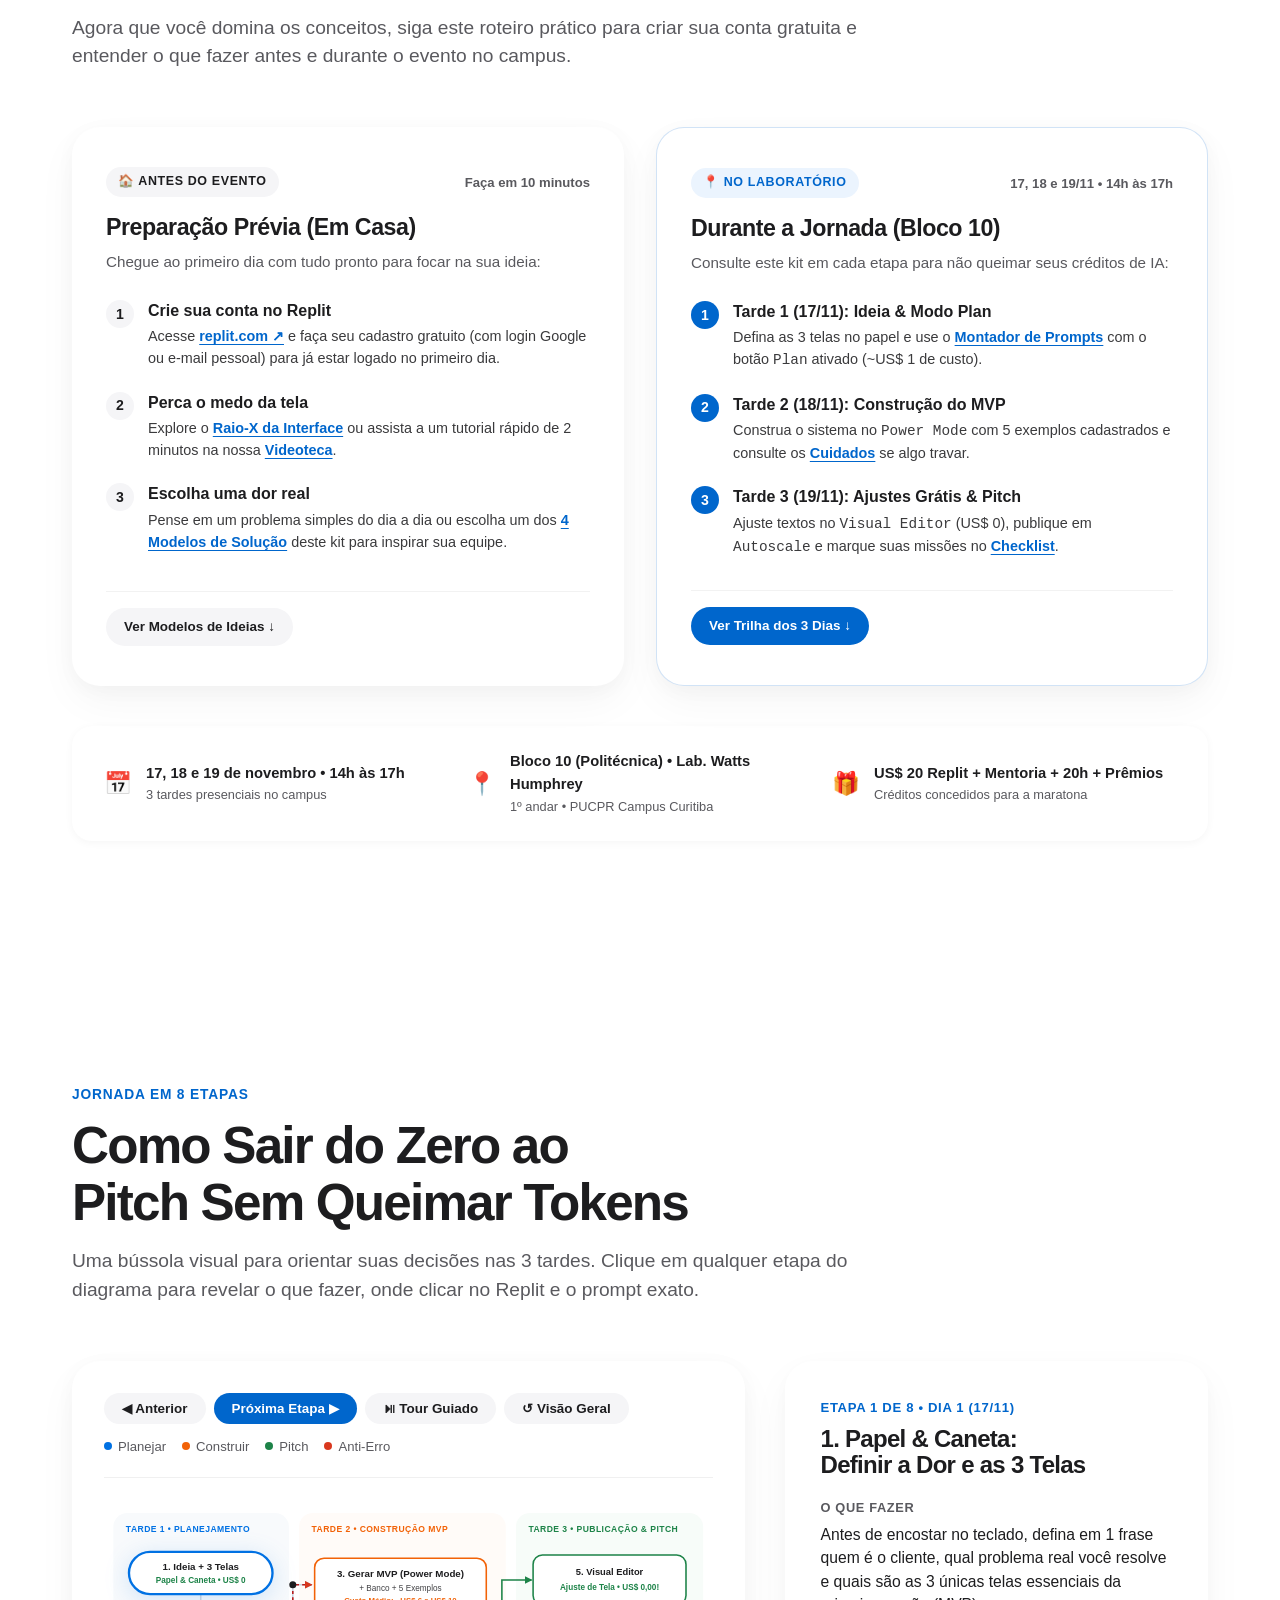
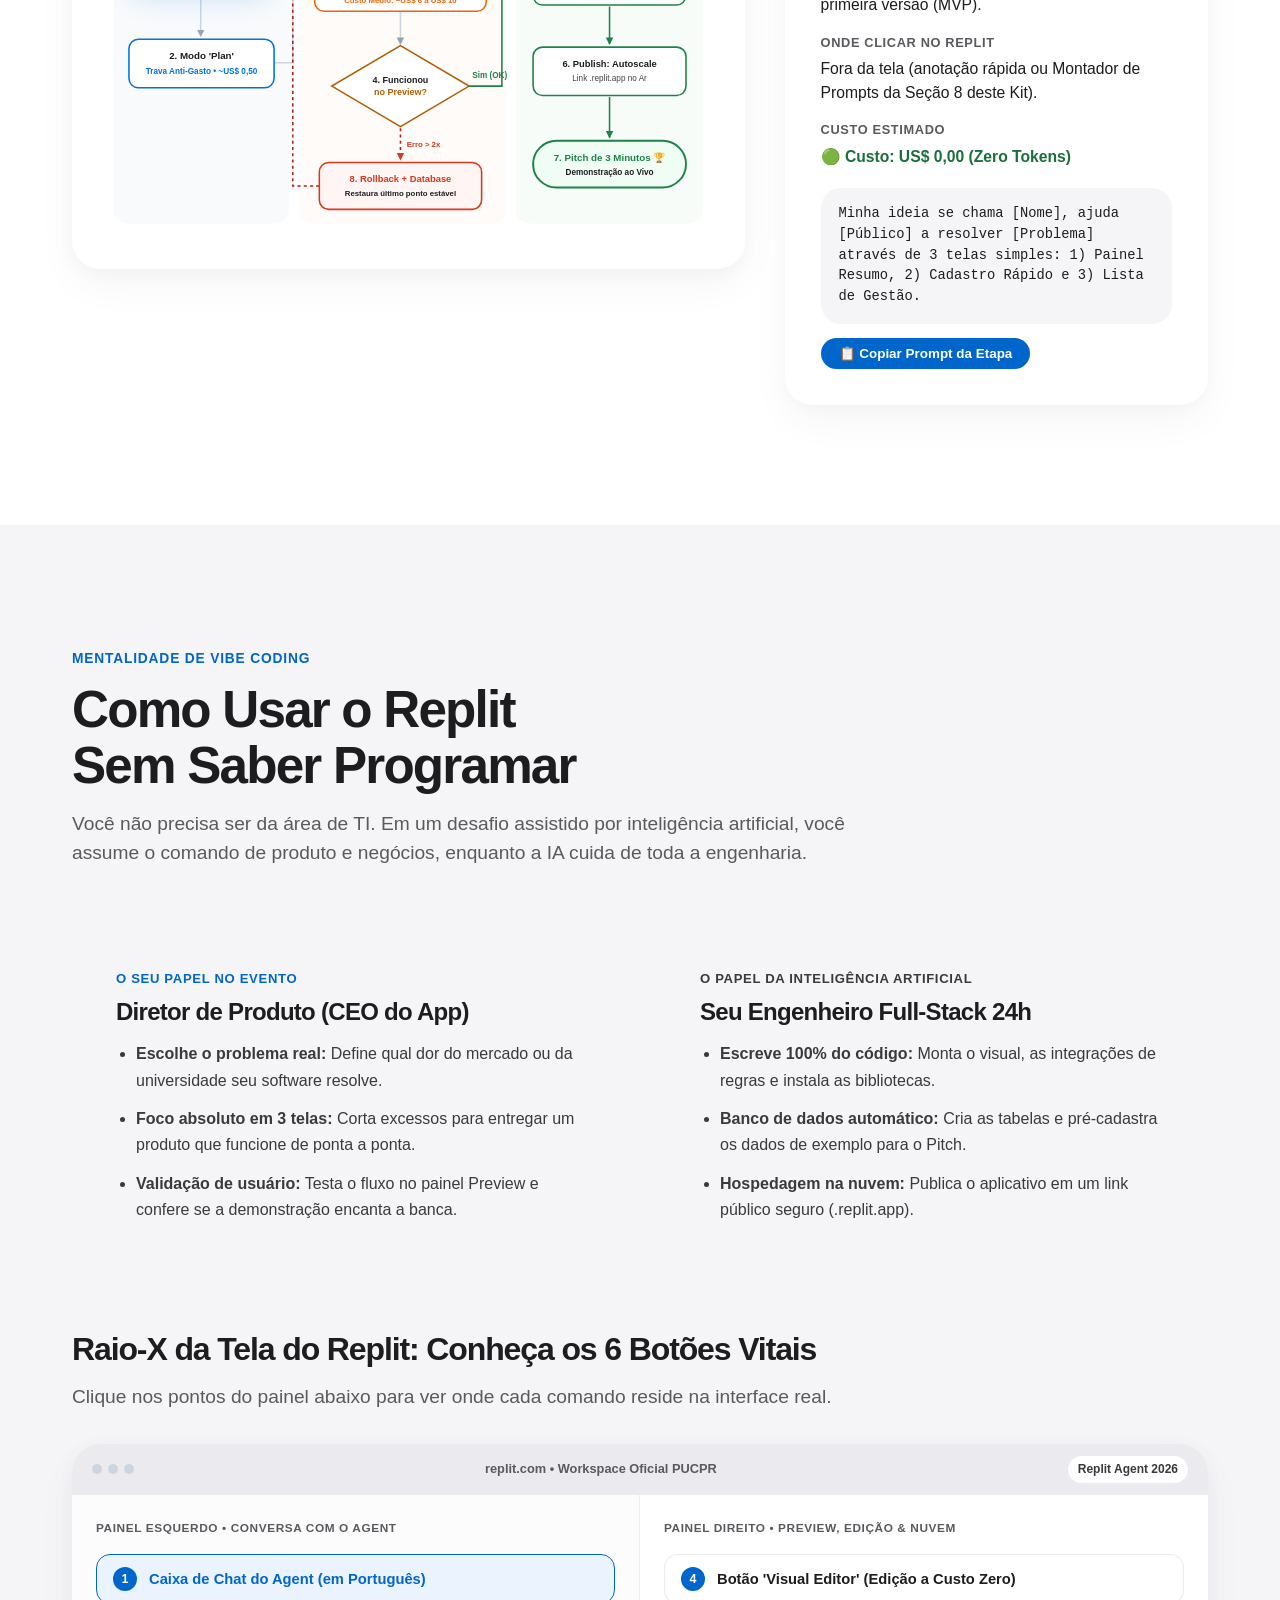
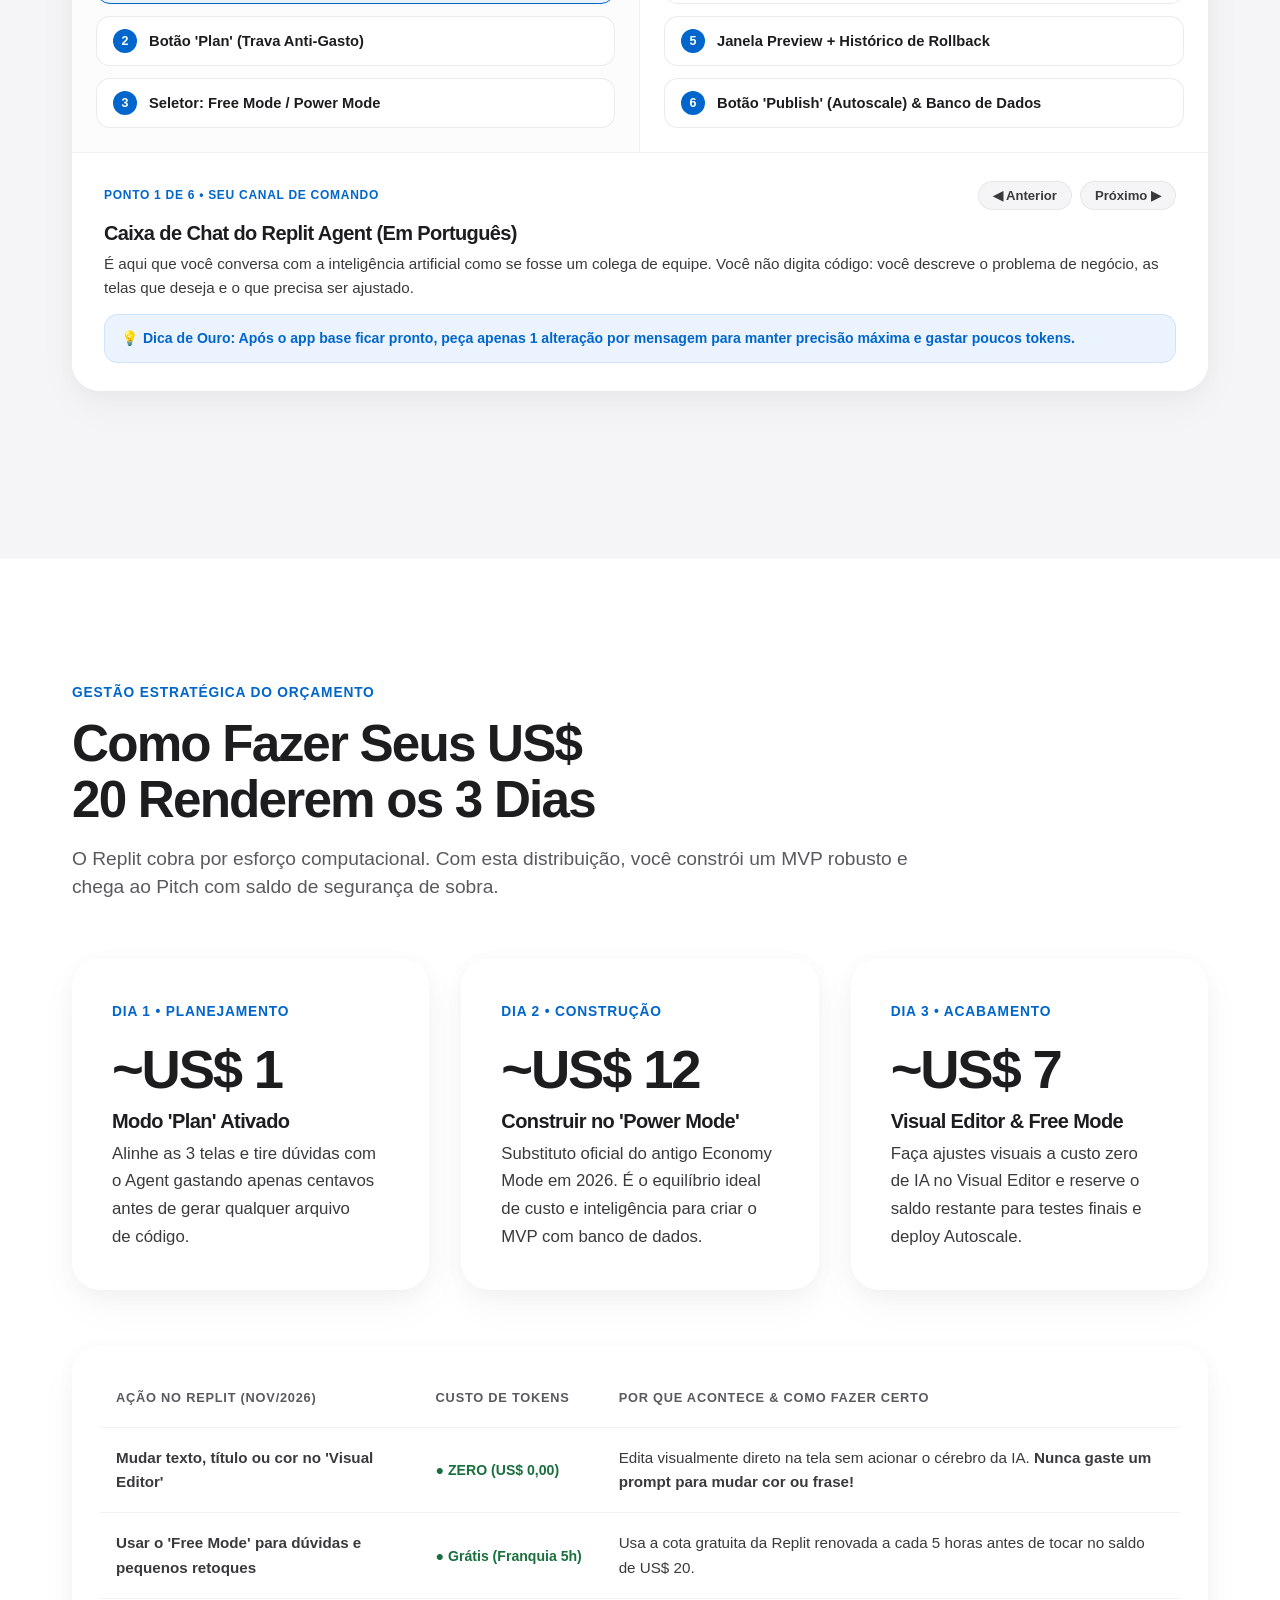
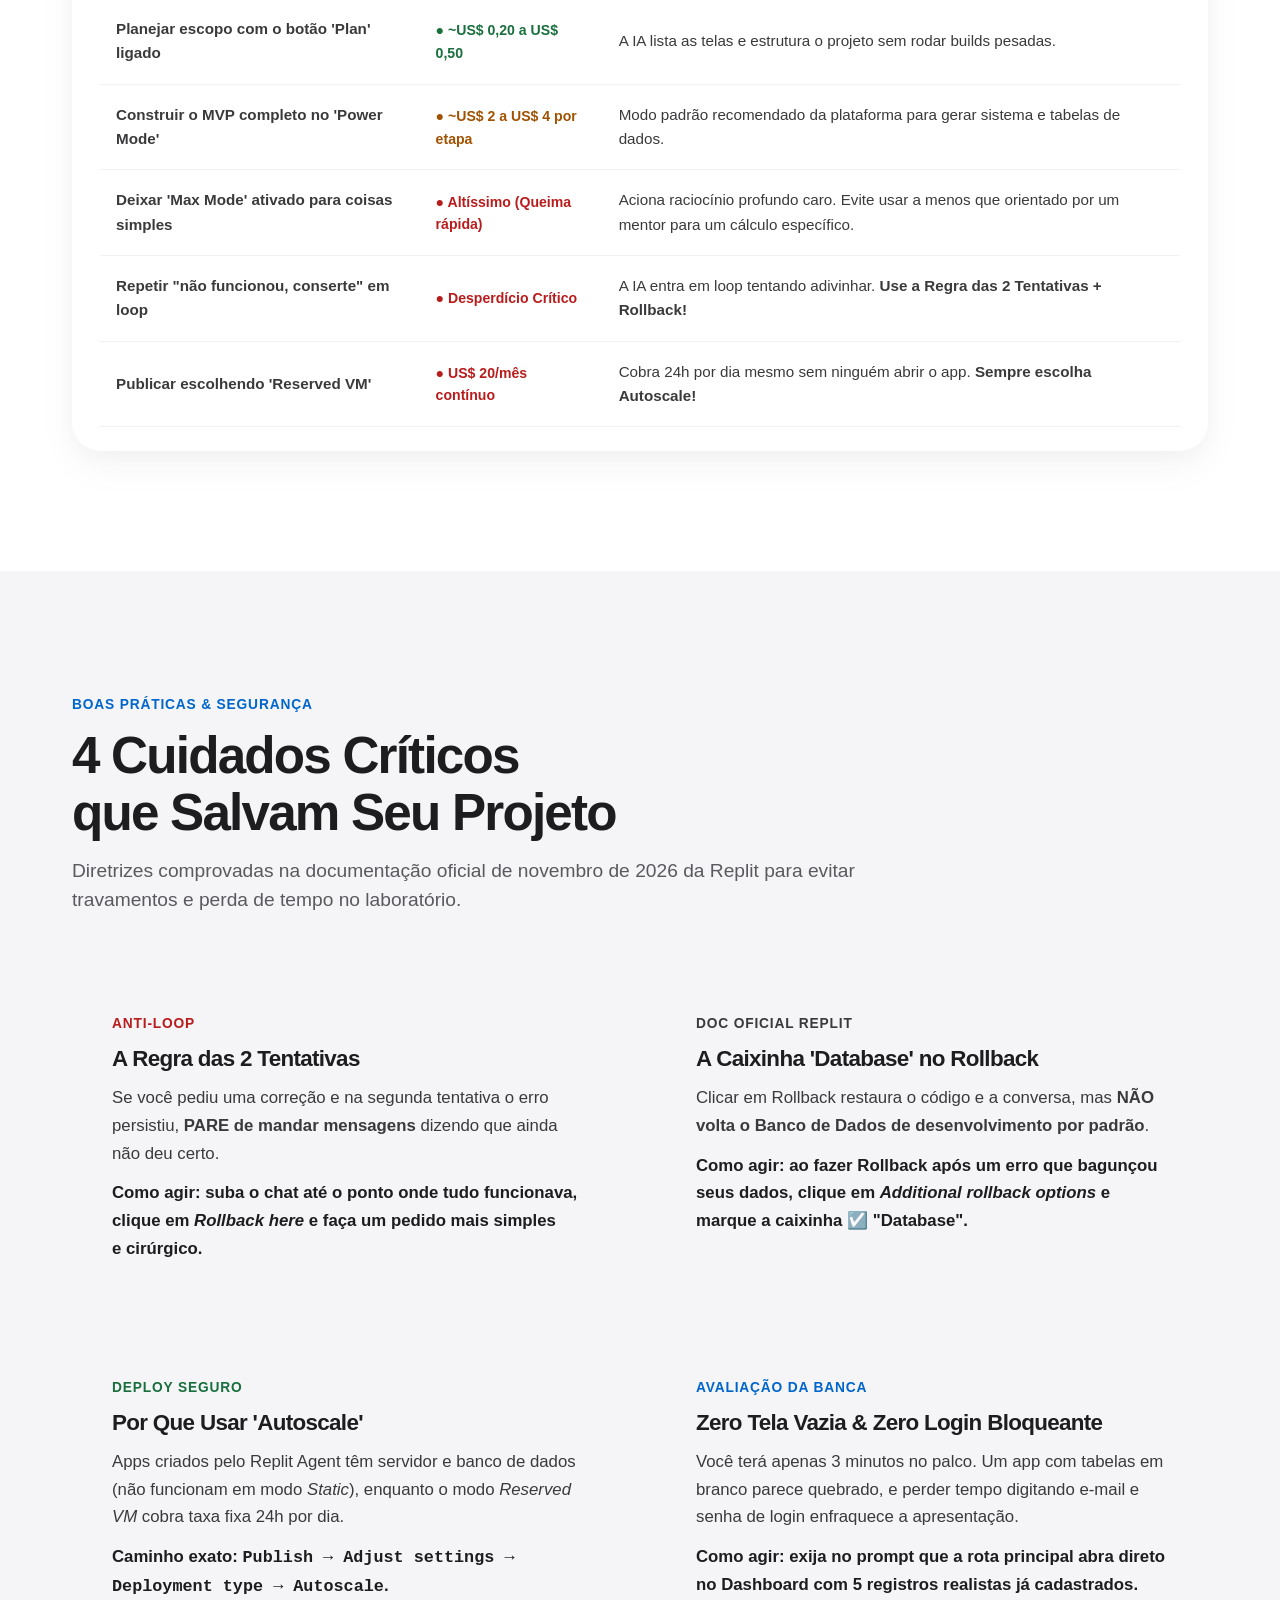
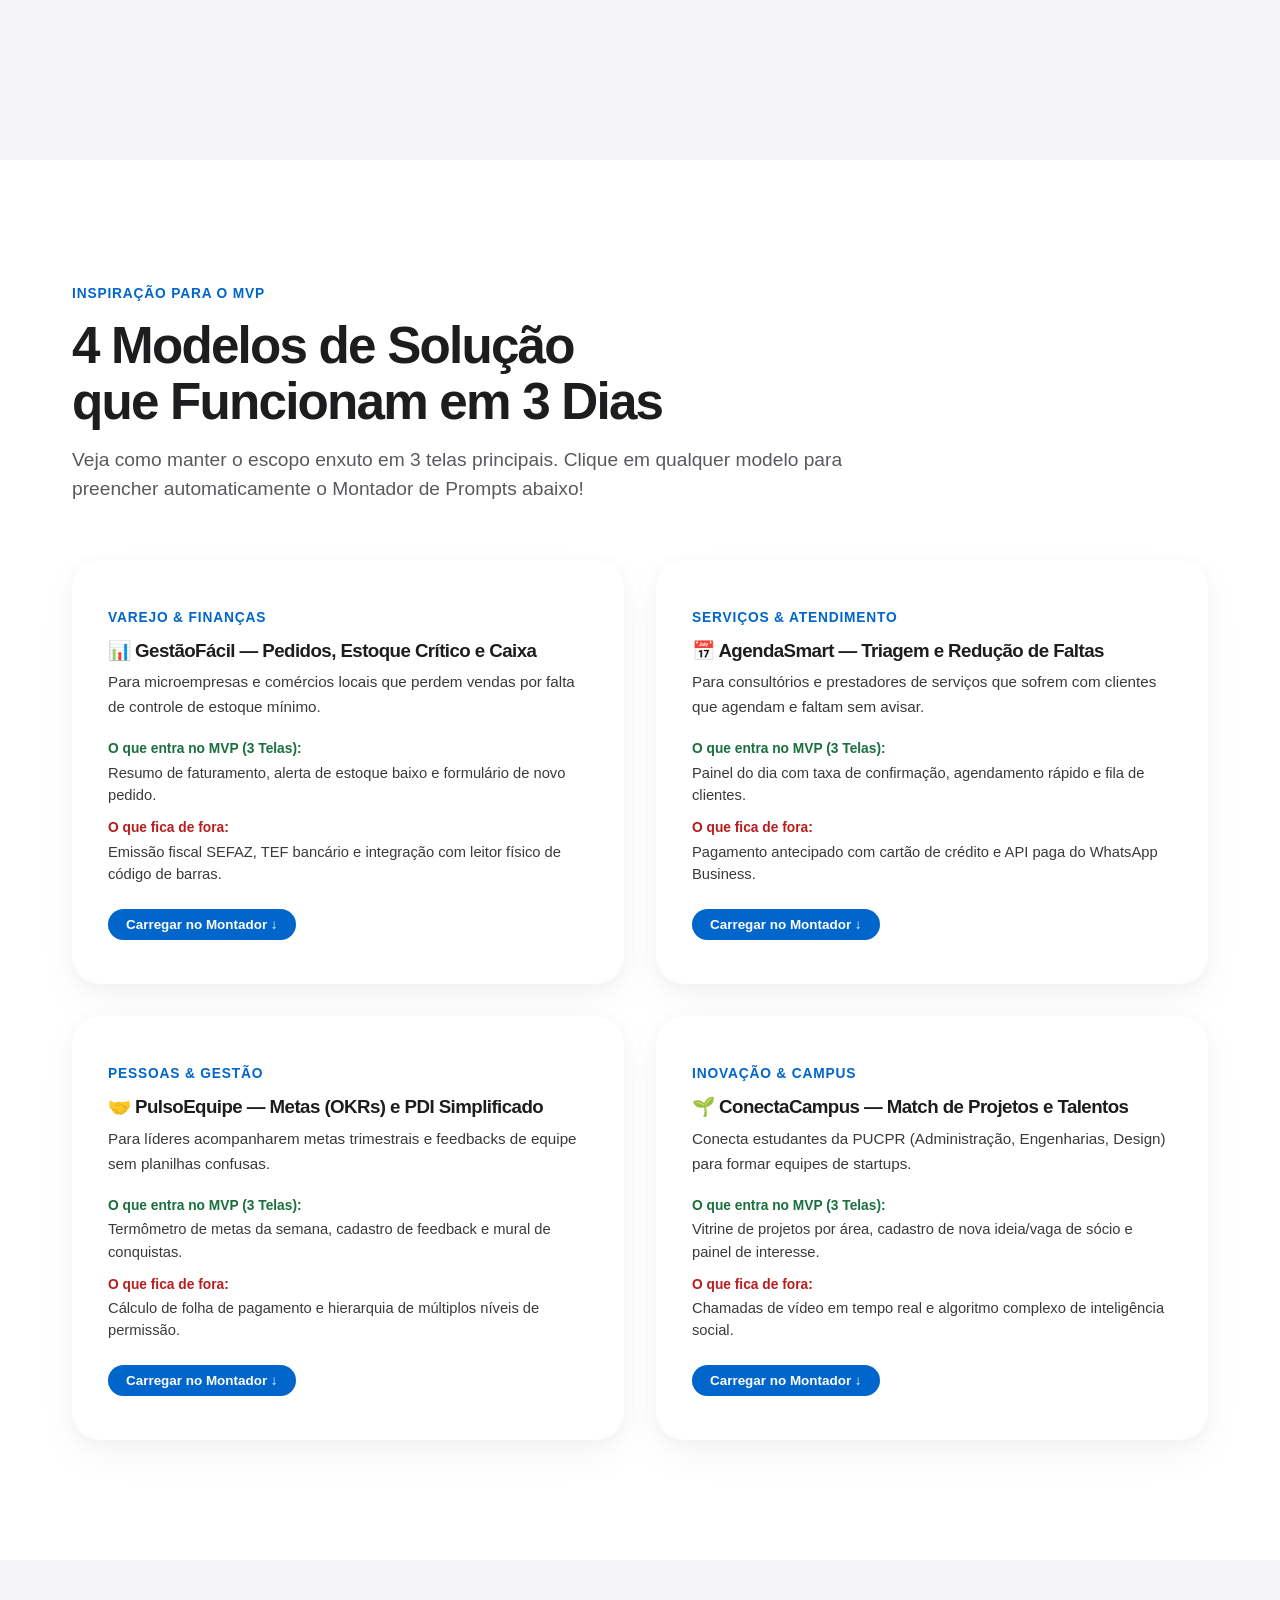
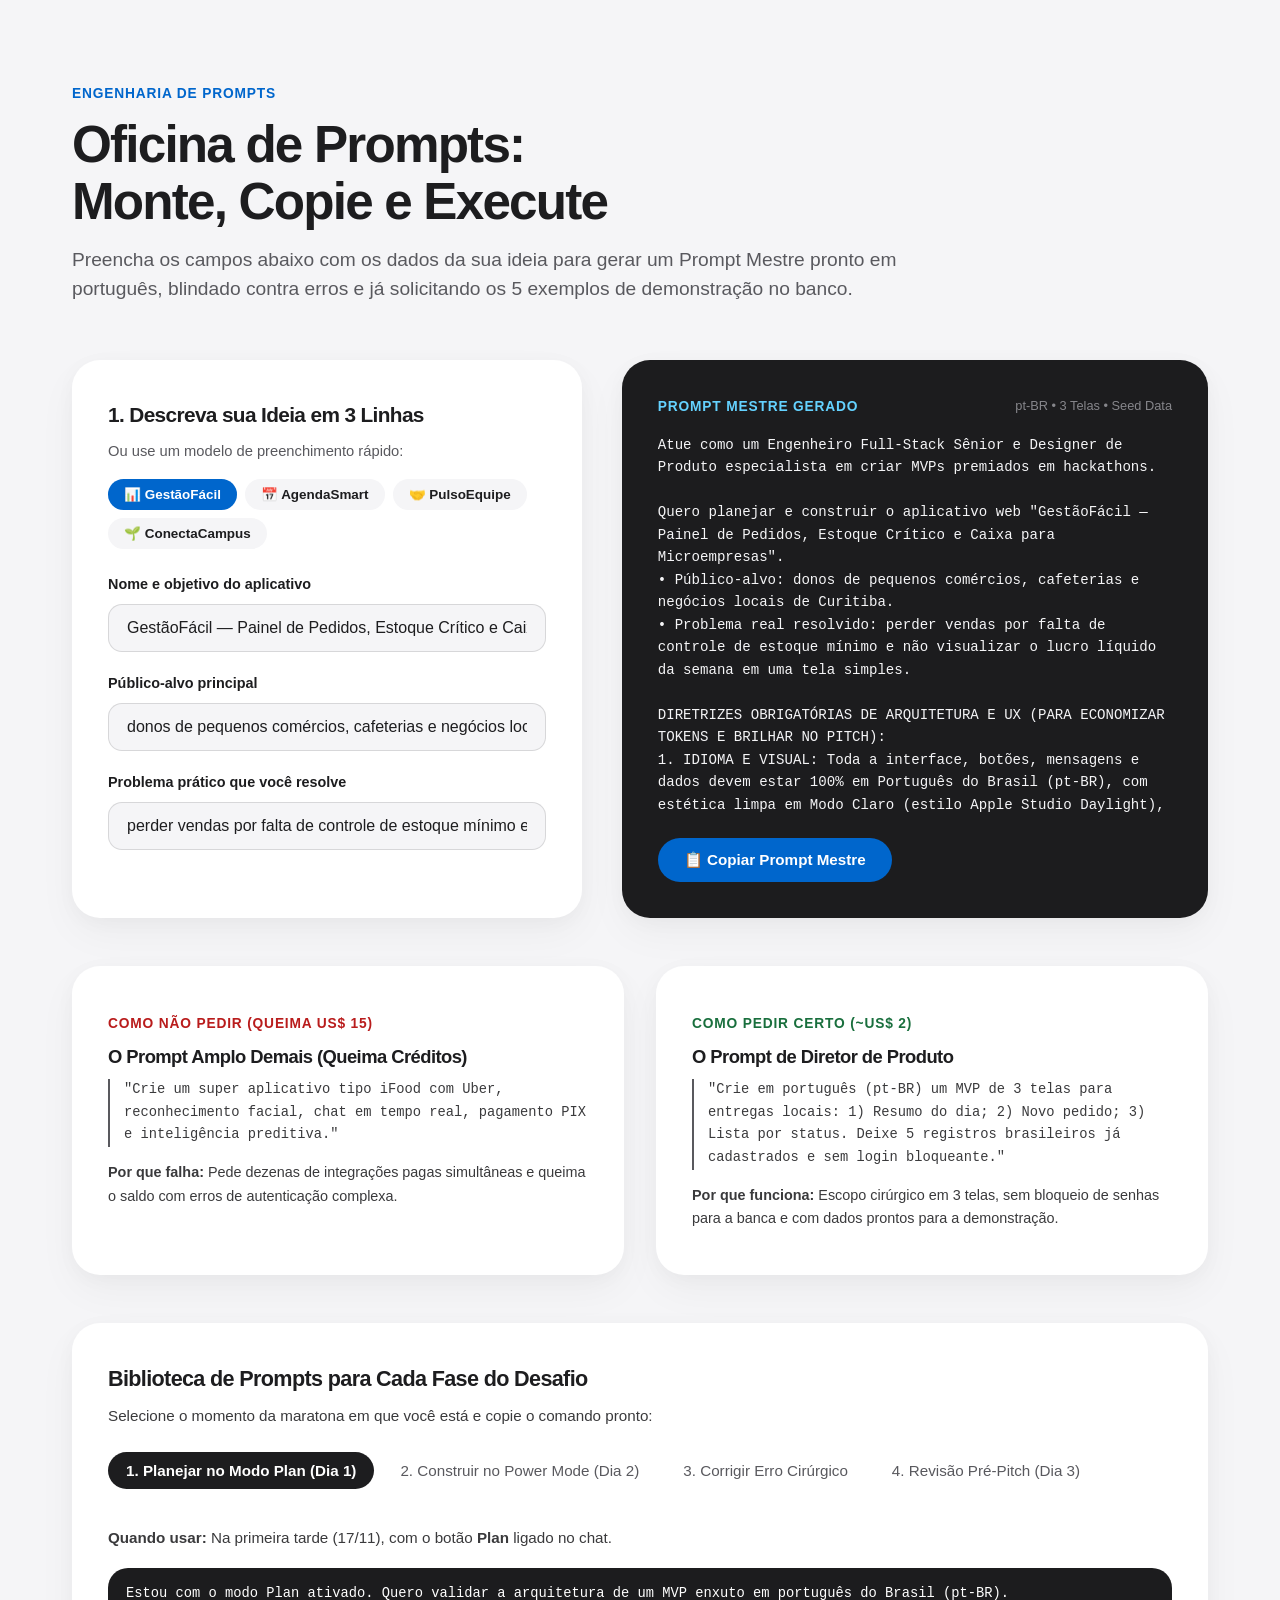
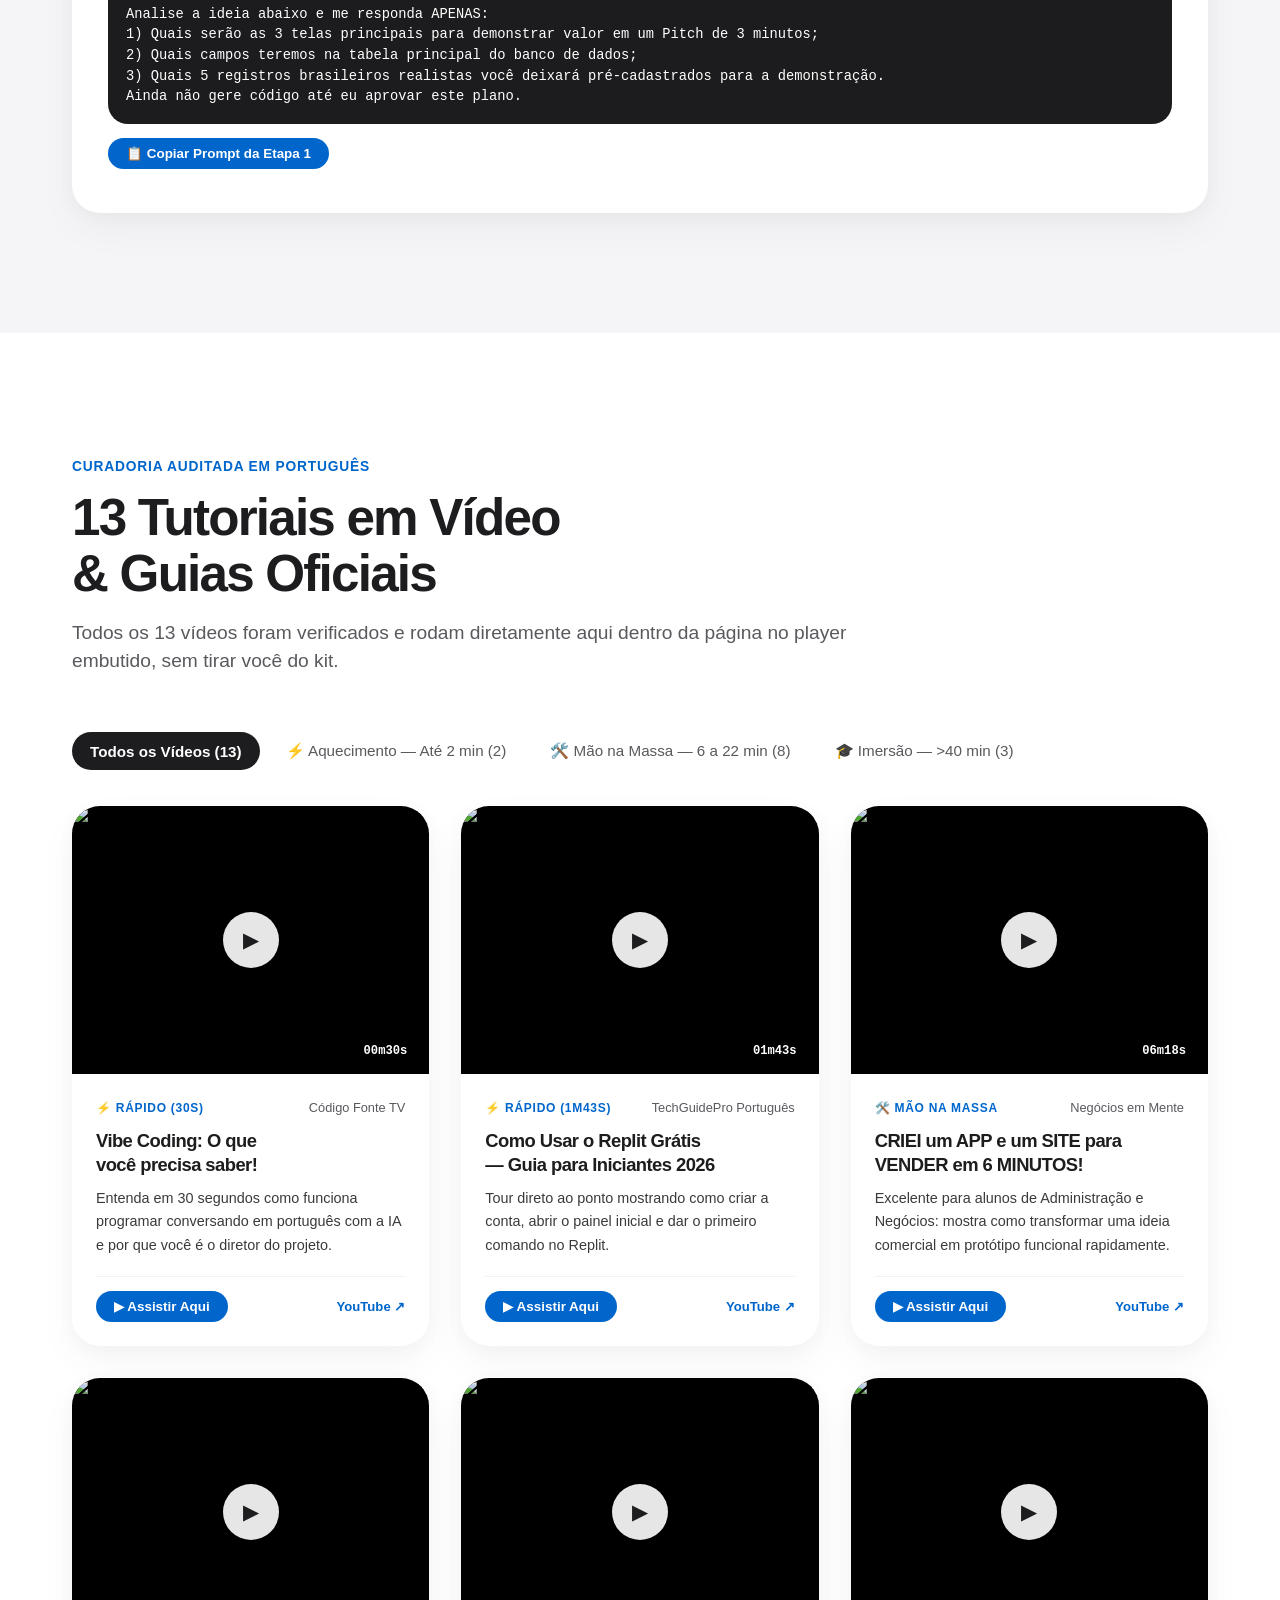
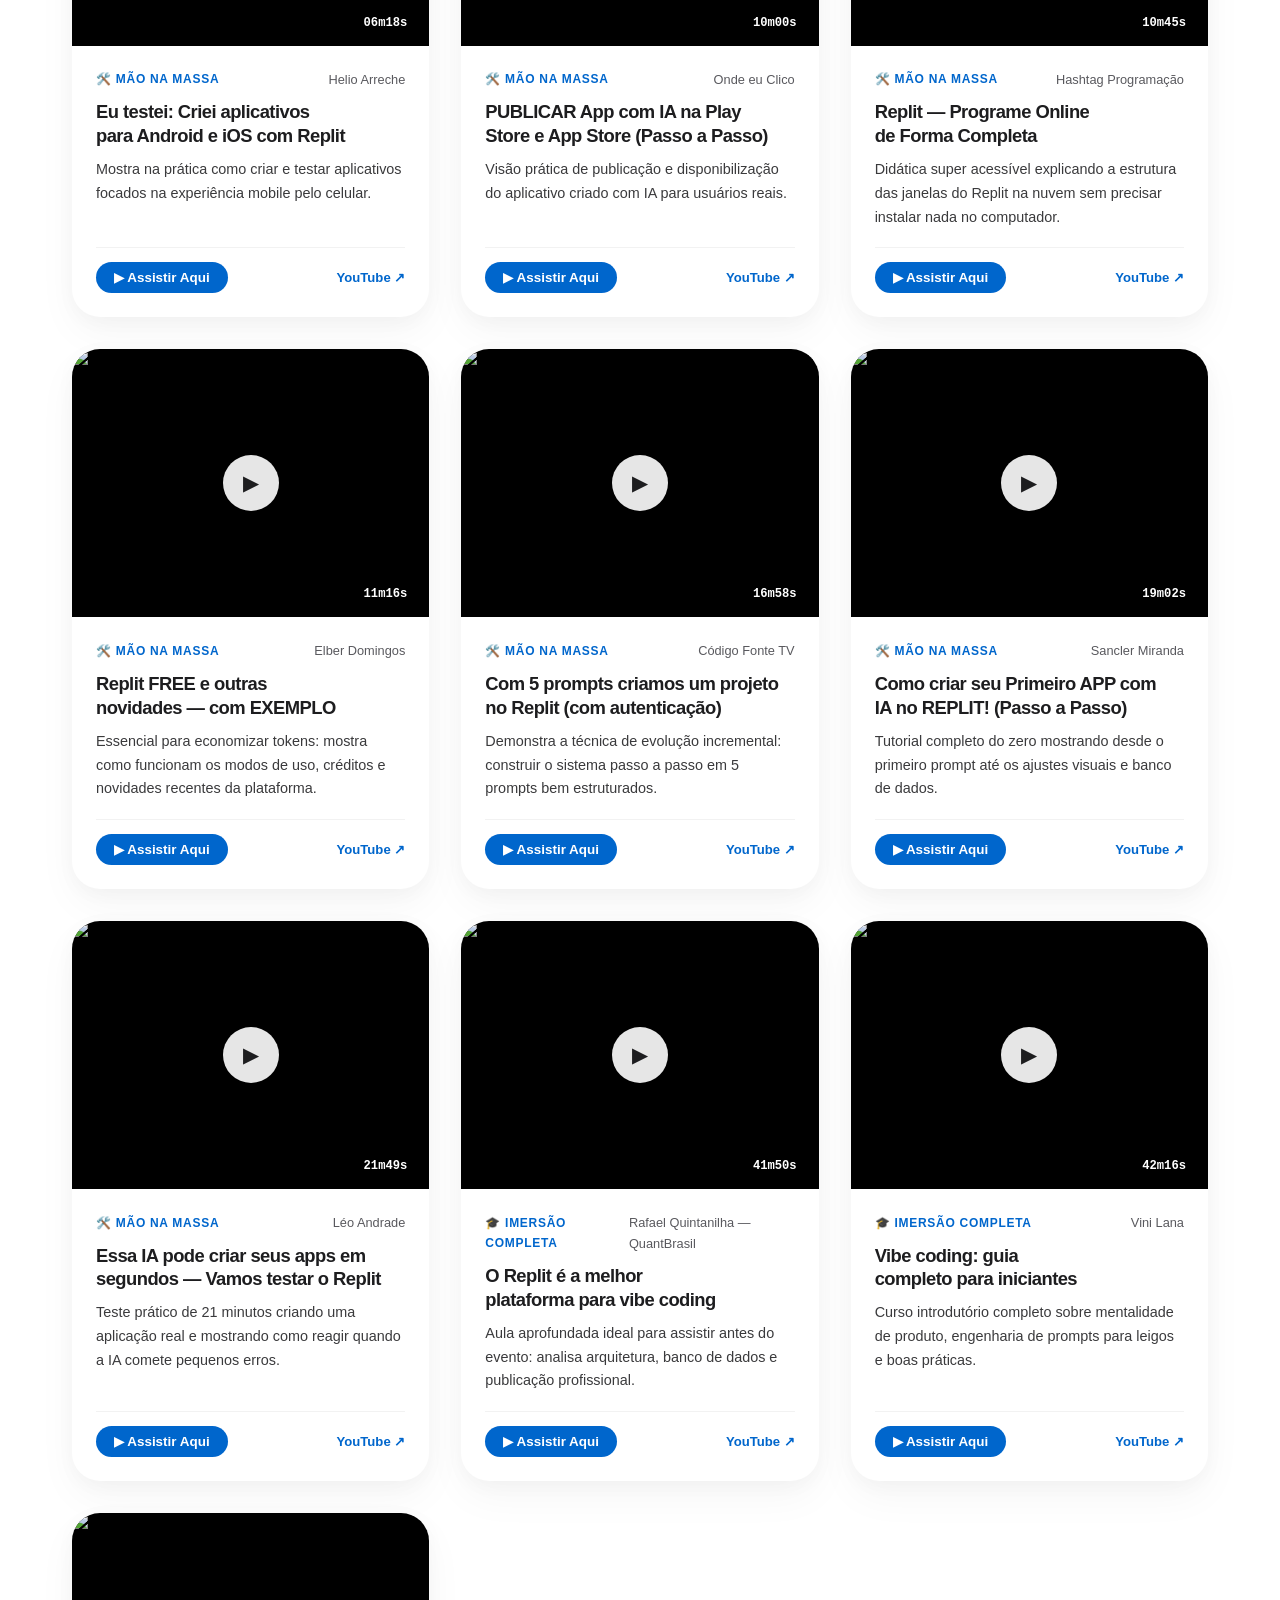
==== commit 555a8ad1: "feat: adicionar conceitos no inicio, simetria 3+3 no raio-x, desgamificacao e botao back to top (v1." ====
--- a/index.html
+++ b/index.html
@@ -6,7 +6,7 @@
   <title>Kit Oficial do Inscrito — Desafio Replit + PUCPR | Da Ideia ao Software</title>
   <meta name="description" content="Kit oficial de boas-vindas e execução prática para estudantes inscritos no Desafio Replit + PUCPR (17, 18 e 19/11). Realização Empreendedorismo PUCPR em parceria com o Curso de Administração da PUCPR e Replit.">
   <link rel="icon" type="image/png" href="./assets/img/logo-pucpr-selo.png">
-  <link rel="stylesheet" href="./assets/css/styles.css?v=1.2.1">
+  <link rel="stylesheet" href="./assets/css/styles.css?v=1.3.0">
 </head>
 <body>
   <a href="#conteudo-principal" class="skip-link">Pular para o conteúdo principal</a>
@@ -32,9 +32,10 @@
       </div>
 
       <nav class="main-nav" aria-label="Navegação das seções do Kit">
-        <a href="#onboarding" class="nav-link">Como Usar</a>
+        <a href="#conceitos" class="nav-link">Conceitos</a>
+        <a href="#onboarding" class="nav-link">Como Acessar</a>
+        <a href="#como-usar" class="nav-link">Raio-X</a>
         <a href="#fluxograma" class="nav-link">Fluxograma</a>
-        <a href="#como-usar" class="nav-link">Raio-X</a>
         <a href="#economia" class="nav-link">Tokens</a>
         <a href="#cuidados" class="nav-link">Cuidados</a>
         <a href="#exemplos" class="nav-link">Exemplos</a>
@@ -47,21 +48,13 @@
         <a href="https://empreendedorismo.pucpr.br/wp-content/uploads/2026/11/Edital_Desafio-Replit-PUCPR-2026.pdf" target="_blank" rel="noopener" class="btn-edital-top" title="Abrir Documento Oficial do Evento (Edital PDF)">
           <span>📄 Edital PDF</span>
         </a>
-        <a href="#checklist" class="xp-hud-pill" title="Sua evolução no Kit do Inscrito">
-          <span style="font-weight:700;color:var(--apple-ink);">🏆 XP</span>
-          <span id="xp-rank" class="xp-rank-label">Nível 1</span>
-          <span class="xp-mini-track" aria-hidden="true">
-            <span id="xp-bar-fill" class="xp-mini-fill"></span>
-          </span>
-          <span id="xp-percent" class="xp-percent-badge">0%</span>
-        </a>
       </div>
     </div>
   </header>
 
   <main id="conteudo-principal">
     <!-- ======================================================================
-         2. HERO ESCULTÓRICO (DESCONGESTIONADO & MONUMENTAL)
+         1. HERO ESCULTÓRICO (DESCONGESTIONADO & MONUMENTAL)
          ====================================================================== -->
     <section class="hero-section">
       <div class="container hero-grid">
@@ -84,8 +77,8 @@
           </p>
 
           <div class="hero-cta-group">
-            <a href="#onboarding" class="btn btn-safira">Como Usar o Kit (Início) ↓</a>
-            <a href="#fluxograma" class="btn btn-primary">Trilha dos 3 Dias ↓</a>
+            <a href="#conceitos" class="btn btn-safira">1. Conceitos Fundamentais ↓</a>
+            <a href="#onboarding" class="btn btn-primary">Como Acessar o Replit ↓</a>
             <a href="https://empreendedorismo.pucpr.br/wp-content/uploads/2026/11/Edital_Desafio-Replit-PUCPR-2026.pdf" target="_blank" rel="noopener" class="btn btn-secondary">Edital Oficial (PDF) ↗</a>
           </div>
         </div>
@@ -116,16 +109,153 @@
       </div>
     </section>
 
-            <!-- ======================================================================
-         2. ONBOARDING: PREPARAÇÃO PRÉVIA & DURANTE A JORNADA
+    <!-- ======================================================================
+         2. CONCEITOS ESSENCIAIS: O ALFABETO DO VIBE CODING
          ====================================================================== -->
-    <section id="onboarding" class="section-block section-stage">
+    <section id="conceitos" class="section-block section-stage">
       <div class="container">
         <div class="section-header">
-          <span class="eyebrow-text">Guia de Boas-Vindas</span>
-          <h2 class="section-title">Como Usar Este Kit: Seu Ponto de Partida</h2>
+          <span class="eyebrow-text">Fundamentos Sem Tecniquês</span>
+          <h2 class="section-title">O Alfabeto do Vibe Coding: 10 Conceitos Essenciais</h2>
           <p class="section-subtitle">
-            Desenvolvido sob medida para estudantes de Administração, Negócios e Engenharias. Este guia orienta o que fazer <strong>antes do evento</strong> e como navegar no portal <strong>durante as 3 tardes</strong>.
+            Antes de abrir o Replit ou escrever qualquer comando, entenda como funciona a criação moderna de software orientada a inteligência artificial. Feito sob medida para quem nunca programou na vida.
+          </p>
+        </div>
+
+        <div class="concepts-grid">
+          <!-- 01. Vibe Coding -->
+          <article class="concept-card">
+            <span class="concept-badge">01 • Mentalidade</span>
+            <h3 class="concept-title">O que é Vibe Coding?</h3>
+            <p class="concept-desc">
+              É a nova forma de criar software usando inteligência artificial: em vez de digitar código ou aprender linguagens complexas, você atua como o <strong>Diretor de Produto</strong> da sua ideia e conversa com a IA em português claro, definindo o que o sistema deve fazer, como devem ser as telas e quais problemas resolver.
+            </p>
+            <div class="concept-analogy">
+              💡 <strong>Analogia:</strong> Você é o arquiteto da casa; a IA é a equipe de engenheiros e construtores.
+            </div>
+          </article>
+
+          <!-- 02. Replit -->
+          <article class="concept-card">
+            <span class="concept-badge">02 • Plataforma</span>
+            <h3 class="concept-title">O que é o Replit?</h3>
+            <p class="concept-desc">
+              É o estúdio de desenvolvimento na nuvem onde nosso desafio acontece. Ele funciona <strong>100% no seu navegador de internet</strong>, sem que você precise instalar nenhum programa pesado ou configurar nada no seu computador.
+            </p>
+            <div class="concept-analogy">
+              💡 <strong>Analogia:</strong> É como o Google Docs ou Canva, mas focado na criação de aplicativos reais.
+            </div>
+          </article>
+
+          <!-- 03. Aplicação Web -->
+          <article class="concept-card">
+            <span class="concept-badge">03 • Produto</span>
+            <h3 class="concept-title">O que é uma Aplicação Web?</h3>
+            <p class="concept-desc">
+              Diferente de um site institucional simples (que só exibe textos e fotos fixas), uma aplicação web é um sistema interativo com lógica própria: possui botões que executam ações, formulários para cadastrar dados, cálculos automáticos e telas dinâmicas.
+            </p>
+            <div class="concept-analogy">
+              💡 <strong>Analogia:</strong> Um site comum é um panfleto estático; uma aplicação web é um caixa eletrônico interativo.
+            </div>
+          </article>
+
+          <!-- 04. Banco de Dados -->
+          <article class="concept-card">
+            <span class="concept-badge">04 • Informação</span>
+            <h3 class="concept-title">O que é um Banco de Dados?</h3>
+            <p class="concept-desc">
+              É o cofre digital onde todas as informações do seu sistema ficam salvas permanentemente. Se você cadastrar clientes, produtos ou pedidos e recarregar a página ou fechar o computador, todos os dados continuam lá salvos.
+            </p>
+            <div class="concept-analogy">
+              💡 <strong>Analogia:</strong> A planilha permanente e organizada do seu negócio que nunca perde informações.
+            </div>
+          </article>
+
+          <!-- 05. Hospedagem (Deploy) -->
+          <article class="concept-card">
+            <span class="concept-badge">05 • Nuvem</span>
+            <h3 class="concept-title">O que é Hospedagem (Deploy)?</h3>
+            <p class="concept-desc">
+              É o processo de colocar o seu aplicativo no ar em servidores conectados à internet global. No Replit, ao publicar em <em>Autoscale</em>, ele gera um link público real (terminado em <code>.replit.app</code>) para que a banca acesse direto pelo celular.
+            </p>
+            <div class="concept-analogy">
+              💡 <strong>Analogia:</strong> É inaugurar a loja física e abrir a porta para que qualquer cliente do mundo entre.
+            </div>
+          </article>
+
+          <!-- 06. Prompt -->
+          <article class="concept-card">
+            <span class="concept-badge">06 • Comunicação</span>
+            <h3 class="concept-title">O que é um Prompt?</h3>
+            <p class="concept-desc">
+              É o pedido ou instrução em português claro que você envia para a IA. Quanto mais específico for o objetivo de negócio, as regras da tela e os exemplos fornecidos, mais rápido e preciso o Replit Agent constrói o app.
+            </p>
+            <div class="concept-analogy">
+              💡 <strong>Analogia:</strong> O briefing objetivo que você entrega para um assistente de projetos júnior.
+            </div>
+          </article>
+
+          <!-- 07. MVP -->
+          <article class="concept-card">
+            <span class="concept-badge">07 • Estratégia</span>
+            <h3 class="concept-title">O que significa MVP?</h3>
+            <p class="concept-desc">
+              Produto Mínimo Viável (<em>Minimum Viable Product</em>): a versão inicial mais enxuta e funcional da sua ideia. No desafio, seu MVP precisa de apenas <strong>3 telas essenciais bem resolvidas</strong> para comprovar o valor da solução para a banca.
+            </p>
+            <div class="concept-analogy">
+              💡 <strong>Analogia:</strong> Uma amostra perfeita que resolve o problema principal do cliente.
+            </div>
+          </article>
+
+          <!-- 08. Tokens (US$ 20) -->
+          <article class="concept-card">
+            <span class="concept-badge">08 • Orçamento</span>
+            <h3 class="concept-title">O que são Tokens (US$ 20)?</h3>
+            <p class="concept-desc">
+              O saldo computacional concedido para a maratona. A IA consome centavos de dólar conforme o esforço exigido. Usando os modos certos (Plan Mode e Power Mode), esses US$ 20 duram com folga para construir seu app completo.
+            </p>
+            <div class="concept-analogy">
+              💡 <strong>Analogia:</strong> Os créditos pré-pagos de telefone ou o tanque de combustível do seu projeto.
+            </div>
+          </article>
+
+          <!-- 09. Rollback -->
+          <article class="concept-card">
+            <span class="concept-badge">09 • Segurança</span>
+            <h3 class="concept-title">O que é Rollback?</h3>
+            <p class="concept-desc">
+              A máquina do tempo do Replit. Se uma mudança quebrar o que já estava funcionando, basta rolar o chat para cima e clicar em <em>Rollback</em> para voltar ao minuto exato em que tudo funcionava perfeitamente.
+            </p>
+            <div class="concept-analogy">
+              💡 <strong>Analogia:</strong> O botão "Desfazer" supremo que restaura a versão funcional com segurança.
+            </div>
+          </article>
+
+          <!-- 10. Dados Pré-Cadastrados -->
+          <article class="concept-card">
+            <span class="concept-badge">10 • Apresentação</span>
+            <h3 class="concept-title">O que são Dados Pré-Cadastrados?</h3>
+            <p class="concept-desc">
+              Registros de exemplo realistas já salvos no banco de dados para que a banca avaliadora nunca veja uma tela vazia durante os 3 minutos de Pitch. Dá vida e credibilidade imediata ao seu produto.
+            </p>
+            <div class="concept-analogy">
+              💡 <strong>Analogia:</strong> A vitrine arrumada de uma loja antes dos clientes chegarem.
+            </div>
+          </article>
+        </div>
+      </div>
+    </section>
+
+    <!-- ======================================================================
+         3. ONBOARDING: COMO ACESSAR O REPLIT & ROTEIRO DO INSCRITO
+         ====================================================================== -->
+    <section id="onboarding" class="section-block">
+      <div class="container">
+        <div class="section-header">
+          <span class="eyebrow-text">Primeiros Passos Práticos</span>
+          <h2 class="section-title">Como Acessar o Replit &amp; Roteiro do Inscrito</h2>
+          <p class="section-subtitle">
+            Agora que você domina os conceitos, siga este roteiro prático para criar sua conta gratuita e entender o que fazer antes e durante o evento no campus.
           </p>
         </div>
 
@@ -444,83 +574,61 @@
               <span class="ide-mac-dot"></span>
               <span class="ide-mac-dot"></span>
             </div>
-            <span style="font-size:0.8rem;font-weight:600;color:var(--apple-muted);">replit.com • Meu App PUCPR</span>
-            <button type="button" class="xray-hotspot-item" style="width:auto;padding:6px 14px;" data-xray-spot="6">
-              <span class="xray-spot-badge">6</span>
-              <span>Publish &amp; DB</span>
-            </button>
+            <span style="font-size:0.8rem;font-weight:600;color:var(--apple-muted);">replit.com • Workspace Oficial PUCPR</span>
+            <span style="font-size:0.75rem;font-weight:600;color:var(--apple-secondary);background:var(--apple-bg);padding:4px 10px;border-radius:var(--radius-pill);">Replit Agent 2026</span>
           </div>
 
           <div class="ide-split-stage">
+            <!-- Painel Esquerdo (Chat do Agent) -->
             <div class="ide-split-left">
-              <div>
-                <span style="font-size:0.75rem;font-weight:700;text-transform:uppercase;color:var(--apple-muted);letter-spacing:0.05em;display:block;margin-bottom:12px;">Painel Esquerdo • Conversa com o Agent</span>
-                <button type="button" class="xray-hotspot-item is-active" data-xray-spot="1">
-                  <span class="xray-spot-badge">1</span>
-                  <span>Caixa de Chat do Agent (em Português)</span>
-                </button>
-              </div>
-
-              <div style="display:grid;gap:10px;">
-                <button type="button" class="xray-hotspot-item" data-xray-spot="2">
-                  <span class="xray-spot-badge">2</span>
-                  <span>Botão 'Plan' (Canto inferior do chat)</span>
-                </button>
-                <button type="button" class="xray-hotspot-item" data-xray-spot="3">
-                  <span class="xray-spot-badge">3</span>
-                  <span>Seletor: Free Mode / Power Mode</span>
-                </button>
-              </div>
-            </div>
-
+              <span class="ide-panel-tag">Painel Esquerdo • Conversa com o Agent</span>
+              <button type="button" class="xray-hotspot-item is-active" data-xray-spot="1">
+                <span class="xray-spot-badge">1</span>
+                <span>Caixa de Chat do Agent (em Português)</span>
+              </button>
+              <button type="button" class="xray-hotspot-item" data-xray-spot="2">
+                <span class="xray-spot-badge">2</span>
+                <span>Botão 'Plan' (Trava Anti-Gasto)</span>
+              </button>
+              <button type="button" class="xray-hotspot-item" data-xray-spot="3">
+                <span class="xray-spot-badge">3</span>
+                <span>Seletor: Free Mode / Power Mode</span>
+              </button>
+            </div>
+
+            <!-- Painel Direito (Preview, Edição & Nuvem) -->
             <div class="ide-split-right">
-              <div>
-                <button type="button" class="xray-hotspot-item" style="margin-bottom:16px;" data-xray-spot="4">
-                  <span class="xray-spot-badge">4</span>
-                  <span>Botão 'Visual Editor' (Edição a Custo Zero)</span>
-                </button>
-                <button type="button" class="xray-hotspot-item" data-xray-spot="5">
-                  <span class="xray-spot-badge">5</span>
-                  <span>Janela Preview + Histórico de Rollback</span>
-                </button>
-              </div>
-
-              <div style="margin-top:24px;padding:20px;border-top:1px solid rgba(0,0,0,0.08);padding-top:20px;" aria-live="polite">
-                <span id="xray-detail-badge" class="eyebrow-text" style="font-size:0.75rem;margin-bottom:4px;">Ponto 1 de 6</span>
-                <h3 id="xray-detail-title" style="font-size:1.15rem;margin-bottom:8px;">Caixa de Chat do Replit Agent</h3>
-                <p id="xray-detail-body" style="font-size:0.92rem;margin-bottom:12px;">É onde você conversa em português do Brasil com a IA. Você não digita código: descreve o negócio, as 3 telas e os dados necessários.</p>
-                <p id="xray-detail-tip" style="font-size:0.84rem;color:var(--apple-blue);font-weight:600;">💡 Dica: Peça 1 alteração por mensagem para economizar tokens e manter precisão máxima.</p>
-              </div>
-            </div>
-          </div>
-        </div>
-
-        <!-- Dicionário Sem "Tecniquês" -->
-        <div class="clean-accordion-grid">
-          <details class="clean-details">
-            <summary><span>O que é um Prompt?</span><span>+</span></summary>
-            <p>É o pedido em português claro que você faz para a IA. Quanto mais específico for o objetivo de negócio e as telas, mais rápido o app fica pronto.</p>
-          </details>
-          <details class="clean-details">
-            <summary><span>O que significa MVP?</span><span>+</span></summary>
-            <p>Produto Mínimo Viável: a versão inicial enxuta com apenas as 3 telas essenciais que provam para a banca que a sua solução resolve a dor.</p>
-          </details>
-          <details class="clean-details">
-            <summary><span>O que são Tokens (US$ 20)?</span><span>+</span></summary>
-            <p>O saldo concedido para o desafio. A IA consome alguns centavos ou dólares conforme a complexidade e esforço do que é gerado.</p>
-          </details>
-          <details class="clean-details">
-            <summary><span>O que é Rollback?</span><span>+</span></summary>
-            <p>A máquina do tempo do Replit. Se uma mudança quebrar seu app, você clica em Rollback no chat e volta ao minuto exato em que tudo funcionava.</p>
-          </details>
-          <details class="clean-details">
-            <summary><span>O que é Publicação Autoscale?</span><span>+</span></summary>
-            <p>É a publicação inteligente na nuvem: o app liga quando alguém acessa o link .replit.app e desliga quando fica ocioso, sem cobrança fixa mensal.</p>
-          </details>
-          <details class="clean-details">
-            <summary><span>O que são Dados Pré-Cadastrados?</span><span>+</span></summary>
-            <p>Registros de exemplo realistas já salvos no banco de dados para que a banca avaliadora nunca veja uma tela vazia durante os 3 minutos de Pitch.</p>
-          </details>
+              <span class="ide-panel-tag">Painel Direito • Preview, Edição &amp; Nuvem</span>
+              <button type="button" class="xray-hotspot-item" data-xray-spot="4">
+                <span class="xray-spot-badge">4</span>
+                <span>Botão 'Visual Editor' (Edição a Custo Zero)</span>
+              </button>
+              <button type="button" class="xray-hotspot-item" data-xray-spot="5">
+                <span class="xray-spot-badge">5</span>
+                <span>Janela Preview + Histórico de Rollback</span>
+              </button>
+              <button type="button" class="xray-hotspot-item" data-xray-spot="6">
+                <span class="xray-spot-badge">6</span>
+                <span>Botão 'Publish' (Autoscale) &amp; Banco de Dados</span>
+              </button>
+            </div>
+          </div>
+
+          <!-- Área de Inspeção Dedicada em Largura Total (Abaixo dos 2 Painéis) -->
+          <div class="xray-detail-tray" aria-live="polite">
+            <div class="xray-detail-header-row">
+              <span id="xray-detail-badge" class="eyebrow-text" style="font-size:0.75rem;margin-bottom:0;">Ponto 1 de 6 • Seu Canal de Comando</span>
+              <div class="xray-nav-btn-group" role="group" aria-label="Navegar pelos 6 botões do Replit">
+                <button type="button" id="btn-xray-prev" class="xray-nav-btn">◀ Anterior</button>
+                <button type="button" id="btn-xray-next" class="xray-nav-btn">Próximo ▶</button>
+              </div>
+            </div>
+            <h3 id="xray-detail-title" style="font-size:1.25rem;font-weight:700;margin-bottom:8px;color:var(--apple-ink);">Caixa de Chat do Replit Agent (Em Português)</h3>
+            <p id="xray-detail-body" style="font-size:0.95rem;line-height:1.6;color:var(--apple-secondary);margin-bottom:12px;">É aqui que você conversa com a inteligência artificial como se fosse um colega de equipe. Você não digita código: você descreve o problema de negócio, as telas que deseja e o que precisa ser ajustado.</p>
+            <div class="xray-tip-box">
+              <span id="xray-detail-tip">💡 Dica de Ouro: Após o app base ficar pronto, peça apenas 1 alteração por mensagem para manter precisão máxima e gastar poucos tokens.</span>
+            </div>
+          </div>
         </div>
       </div>
     </section>
@@ -965,31 +1073,32 @@
     </section>
 
     <!-- ======================================================================
-         10. CHECKLIST GAMIFICADO "DO ZERO AO PITCH"
+         12. CHECKLIST PRÁTICO "DO ZERO AO PITCH"
          ====================================================================== -->
     <section id="checklist" class="section-block section-stage">
       <div class="container">
         <div class="section-header">
-          <span class="eyebrow-text">Sua Conquista Passo a Passo</span>
-          <h2 class="section-title">Checklist Oficial: 6 Missões do Inscrito</h2>
+          <span class="eyebrow-text">Acompanhamento de Execução</span>
+          <h2 class="section-title">Checklist Oficial: 6 Etapas do Inscrito</h2>
           <p class="section-subtitle">
             Marque cada avanço ao longo das 3 tardes. Seu progresso fica gravado automaticamente no seu navegador.
           </p>
         </div>
 
         <div class="apple-card" style="margin-bottom:24px;display:flex;flex-wrap:wrap;align-items:center;justify-content:space-between;gap:12px;">
-          <div>
-            <strong style="font-size:1.1rem;color:var(--apple-ink);display:block;">Status Atual da Sua Equipe:</strong>
-            <span id="checklist-status-text" style="font-size:0.95rem;color:var(--semantic-ok);font-weight:700;">0 de 6 missões concluídas (0%) — Nível 1: Explorador da Ideia</span>
-          </div>
-          <button type="button" id="btn-reset-xp" class="btn btn-secondary btn-sm">↺ Desmarcar Tudo</button>
+          <div style="display:flex;align-items:center;gap:10px;flex-wrap:wrap;">
+            <strong style="font-size:1.1rem;color:var(--apple-ink);">Progresso do Projeto:</strong>
+            <span id="checklist-status-text" style="font-size:0.95rem;color:var(--apple-blue);font-weight:700;">0 de 6 etapas concluídas</span>
+            <span id="xp-percent" style="font-family:var(--font-mono);font-size:0.86rem;font-weight:700;color:var(--apple-ink);background:var(--apple-surface);padding:3px 10px;border-radius:var(--radius-pill);border:1px solid rgba(0,0,0,0.06);">0%</span>
+          </div>
+          <button type="button" id="btn-reset-xp" class="btn btn-secondary btn-sm">↺ Limpar Seleção</button>
         </div>
 
         <div class="checklist-flow-stack">
           <label class="mission-clean-card">
             <input type="checkbox" class="chk-missao" value="m1">
             <div>
-              <strong style="font-size:1.05rem;color:var(--apple-ink);display:block;">Missão 1 (Pré-Evento): Conta Replit criada e ambientação no Kit realizada</strong>
+              <strong style="font-size:1.05rem;color:var(--apple-ink);display:block;">Etapa 1 (Pré-Evento): Conta Replit criada e ambientação no Kit realizada</strong>
               <span style="font-size:0.92rem;color:var(--apple-secondary);">Acessei o replit.com, criei meu cadastro gratuito e explorei este Kit para chegar ao primeiro dia pronto para criar.</span>
             </div>
           </label>
@@ -997,15 +1106,15 @@
           <label class="mission-clean-card">
             <input type="checkbox" class="chk-missao" value="m2">
             <div>
-              <strong style="font-size:1.05rem;color:var(--apple-ink);display:block;">Missão 2 (Dia 1): Ideia validada em 3 telas com o botão 'Plan' ligado</strong>
-              <span style="font-size:0.92rem;color:var(--apple-secondary);">Usei o Montador de Prompts da Seção 8, colei no modo <code>Plan</code> e aprovei um escopo enxuto de 3 telas sem gastar créditos pesados.</span>
+              <strong style="font-size:1.05rem;color:var(--apple-ink);display:block;">Etapa 2 (Dia 1): Ideia validada em 3 telas com o botão 'Plan' ligado</strong>
+              <span style="font-size:0.92rem;color:var(--apple-secondary);">Usei o Montador de Prompts, colei no modo <code>Plan</code> e aprovei um escopo enxuto de 3 telas sem gastar créditos pesados.</span>
             </div>
           </label>
 
           <label class="mission-clean-card">
             <input type="checkbox" class="chk-missao" value="m3">
             <div>
-              <strong style="font-size:1.05rem;color:var(--apple-ink);display:block;">Missão 3 (Dia 2): MVP construído usando o 'Power Mode'</strong>
+              <strong style="font-size:1.05rem;color:var(--apple-ink);display:block;">Etapa 3 (Dia 2): MVP construído usando o 'Power Mode'</strong>
               <span style="font-size:0.92rem;color:var(--apple-secondary);">Autorizei a construção da primeira versão funcional no <code>Power Mode</code> e testei o fluxo principal na janela <em>Preview</em>.</span>
             </div>
           </label>
@@ -1013,15 +1122,15 @@
           <label class="mission-clean-card">
             <input type="checkbox" class="chk-missao" value="m4">
             <div>
-              <strong style="font-size:1.05rem;color:var(--apple-ink);display:block;">Missão 4 (Dia 2): Banco de dados com 5 exemplos realistas (Zero Tela Vazia!)</strong>
-              <span style="font-size:0.92rem;color:var(--apple-secondary);">Conferi que meu aplicativo já abre direto no painel principal (sem login bloqueante) exibindo 5 registros brasileiros realistas.</span>
+              <strong style="font-size:1.05rem;color:var(--apple-ink);display:block;">Etapa 4 (Dia 2): Banco de dados com 5 exemplos realistas (Zero Tela Vazia!)</strong>
+              <span style="font-size:0.92rem;color:var(--apple-secondary);">Conferi que meu aplicativo já abre direto no painel principal exibindo 5 registros brasileiros realistas.</span>
             </div>
           </label>
 
           <label class="mission-clean-card">
             <input type="checkbox" class="chk-missao" value="m5">
             <div>
-              <strong style="font-size:1.05rem;color:var(--apple-ink);display:block;">Missão 5 (Dia 3): Acabamento visual em português usando o 'Visual Editor' (US$ 0)</strong>
+              <strong style="font-size:1.05rem;color:var(--apple-ink);display:block;">Etapa 5 (Dia 3): Acabamento visual em português usando o 'Visual Editor' (US$ 0)</strong>
               <span style="font-size:0.92rem;color:var(--apple-secondary);">Ajustei títulos, cores e textos pelo <code>Visual Editor</code> ou <code>Free Mode</code>, poupando meus créditos para qualquer ajuste final.</span>
             </div>
           </label>
@@ -1029,8 +1138,8 @@
           <label class="mission-clean-card">
             <input type="checkbox" class="chk-missao" value="m6">
             <div>
-              <strong style="font-size:1.05rem;color:var(--apple-ink);display:block;">Missão 6 (Dia 3): App publicado em 'Autoscale' (.replit.app) + Pitch de 3 min ensaiado! 🏆</strong>
-              <span style="font-size:0.92rem;color:var(--apple-secondary);">Publiquei escolhendo <code>Autoscale</code>, abri o link no meu celular para confirmar que funciona fora do computador e cronometrei meu Pitch!</span>
+              <strong style="font-size:1.05rem;color:var(--apple-ink);display:block;">Etapa 6 (Dia 3): App publicado em 'Autoscale' (.replit.app) + Pitch de 3 min ensaiado!</strong>
+              <span style="font-size:0.92rem;color:var(--apple-secondary);">Publiquei escolhendo <code>Autoscale</code>, abri o link no celular para confirmar que funciona e cronometrei meu Pitch de 3 minutos!</span>
             </div>
           </label>
         </div>
@@ -1107,6 +1216,13 @@
     </div>
   </dialog>
 
-  <script src="./assets/js/app.js?v=1.2.1"></script>
+  <!-- Botão Flutuante Voltar ao Início Minimalista -->
+  <button type="button" id="btn-back-to-top" class="back-to-top-btn" aria-label="Voltar ao início da página" title="Voltar ao início">
+    <svg width="20" height="20" viewBox="0 0 24 24" fill="none" stroke="currentColor" stroke-width="2.5" stroke-linecap="round" stroke-linejoin="round" aria-hidden="true">
+      <polyline points="18 15 12 9 6 15"></polyline>
+    </svg>
+  </button>
+
+  <script src="./assets/js/app.js?v=1.3.0"></script>
 </body>
 </html>
--- a/assets/css/styles.css
+++ b/assets/css/styles.css
@@ -773,7 +773,71 @@
   font-size: 1rem;
 }
 
-/* Simulador Raio-X Minimalista */
+/* ==========================================================================
+   Seção de Conceitos Fundamentais (O Alfabeto do Vibe Coding)
+   ========================================================================== */
+.concepts-grid {
+  display: grid;
+  grid-template-columns: repeat(auto-fit, minmax(300px, 1fr));
+  gap: 20px;
+}
+
+.concept-card {
+  background: var(--apple-bg);
+  border: 1px solid rgba(0, 0, 0, 0.06);
+  border-radius: var(--radius-md);
+  padding: 26px 22px;
+  box-shadow: var(--shadow-sm);
+  transition: all 220ms var(--ease-apple);
+  display: flex;
+  flex-direction: column;
+}
+
+.concept-card:hover {
+  transform: translateY(-2px);
+  box-shadow: var(--shadow-card);
+  border-color: rgba(0, 113, 227, 0.25);
+}
+
+.concept-badge {
+  display: inline-flex;
+  align-items: center;
+  gap: 6px;
+  font-size: 0.72rem;
+  font-weight: 700;
+  text-transform: uppercase;
+  letter-spacing: 0.05em;
+  color: var(--apple-blue);
+  margin-bottom: 10px;
+}
+
+.concept-title {
+  font-size: 1.18rem;
+  font-weight: 700;
+  color: var(--apple-ink);
+  letter-spacing: -0.02em;
+  margin-bottom: 10px;
+}
+
+.concept-desc {
+  font-size: 0.93rem;
+  line-height: 1.55;
+  color: var(--apple-secondary);
+  margin-bottom: 14px;
+  flex-grow: 1;
+}
+
+.concept-analogy {
+  font-size: 0.84rem;
+  line-height: 1.45;
+  color: var(--apple-muted);
+  background: var(--apple-surface);
+  padding: 10px 14px;
+  border-radius: var(--radius-sm);
+  border: 1px solid rgba(0, 0, 0, 0.04);
+}
+
+/* Simulador Raio-X Minimalista (Simetria 3+3 e Área de Leitura Horizontal) */
 .ide-showcase-box {
   background: var(--apple-bg);
   border-radius: var(--radius-lg);
@@ -804,26 +868,91 @@
 
 .ide-split-stage {
   display: grid;
-  grid-template-columns: 1.15fr 0.85fr;
-  min-height: 360px;
+  grid-template-columns: 1fr 1fr;
+  min-height: auto;
 }
 
 .ide-split-left {
-  padding: 28px;
+  padding: 24px;
   background: #FCFCFD;
   border-right: 1px solid rgba(0, 0, 0, 0.05);
   display: flex;
   flex-direction: column;
+  justify-content: flex-start;
+  gap: 12px;
+}
+
+.ide-split-right {
+  padding: 24px;
+  background: var(--apple-bg);
+  display: flex;
+  flex-direction: column;
+  justify-content: flex-start;
+  gap: 12px;
+}
+
+.ide-panel-tag {
+  font-size: 0.74rem;
+  font-weight: 700;
+  text-transform: uppercase;
+  color: var(--apple-muted);
+  letter-spacing: 0.05em;
+  display: block;
+  margin-bottom: 4px;
+}
+
+.xray-detail-tray {
+  padding: 28px 32px;
+  background: #FFFFFF;
+  border-top: 1px solid rgba(0, 0, 0, 0.06);
+}
+
+.xray-detail-header-row {
+  display: flex;
+  align-items: center;
   justify-content: space-between;
   gap: 16px;
-}
-
-.ide-split-right {
-  padding: 32px;
-  background: var(--apple-bg);
-  display: flex;
-  flex-direction: column;
-  justify-content: center;
+  margin-bottom: 12px;
+  flex-wrap: wrap;
+}
+
+.xray-nav-btn-group {
+  display: inline-flex;
+  align-items: center;
+  gap: 8px;
+}
+
+.xray-nav-btn {
+  display: inline-flex;
+  align-items: center;
+  gap: 6px;
+  padding: 6px 14px;
+  font-size: 0.82rem;
+  font-weight: 600;
+  color: var(--apple-secondary);
+  background: var(--apple-surface);
+  border: 1px solid rgba(0, 0, 0, 0.06);
+  border-radius: var(--radius-pill);
+  cursor: pointer;
+  font-family: var(--font-sans);
+  transition: all 180ms var(--ease-apple);
+}
+
+.xray-nav-btn:hover {
+  background: var(--apple-blue-soft);
+  color: var(--apple-blue);
+  border-color: var(--apple-blue);
+}
+
+.xray-tip-box {
+  margin-top: 14px;
+  padding: 12px 16px;
+  border-radius: var(--radius-sm);
+  background: var(--apple-blue-soft);
+  border: 1px solid rgba(0, 113, 227, 0.12);
+  color: var(--apple-blue);
+  font-size: 0.88rem;
+  font-weight: 600;
 }
 
 .xray-hotspot-item {
@@ -1837,4 +1966,54 @@
   }
 }
 
-}
+/* ==========================================================================
+   Botão Flutuante Voltar ao Início (Back to Top) Minimalista Daylight
+   ========================================================================== */
+.back-to-top-btn {
+  position: fixed;
+  bottom: 28px;
+  right: 28px;
+  width: 44px;
+  height: 44px;
+  border-radius: 50%;
+  background: rgba(255, 255, 255, 0.88);
+  backdrop-filter: blur(20px) saturate(180%);
+  -webkit-backdrop-filter: blur(20px) saturate(180%);
+  border: 1px solid rgba(0, 0, 0, 0.08);
+  box-shadow: 0 4px 16px rgba(0, 0, 0, 0.08);
+  color: var(--apple-ink);
+  display: flex;
+  align-items: center;
+  justify-content: center;
+  cursor: pointer;
+  z-index: 999;
+  opacity: 0;
+  visibility: hidden;
+  transform: translateY(10px);
+  transition: all 240ms var(--ease-apple);
+}
+
+.back-to-top-btn:hover {
+  background: #FFFFFF;
+  color: var(--apple-blue);
+  transform: translateY(0) scale(1.06);
+  box-shadow: 0 6px 20px rgba(0, 0, 0, 0.12);
+}
+
+.back-to-top-btn.is-visible {
+  opacity: 1;
+  visibility: visible;
+  transform: translateY(0);
+}
+
+@media (max-width: 600px) {
+  .back-to-top-btn {
+    bottom: 20px;
+    right: 20px;
+    width: 40px;
+    height: 40px;
+  }
+  .xray-detail-tray {
+    padding: 22px 20px;
+  }
+}
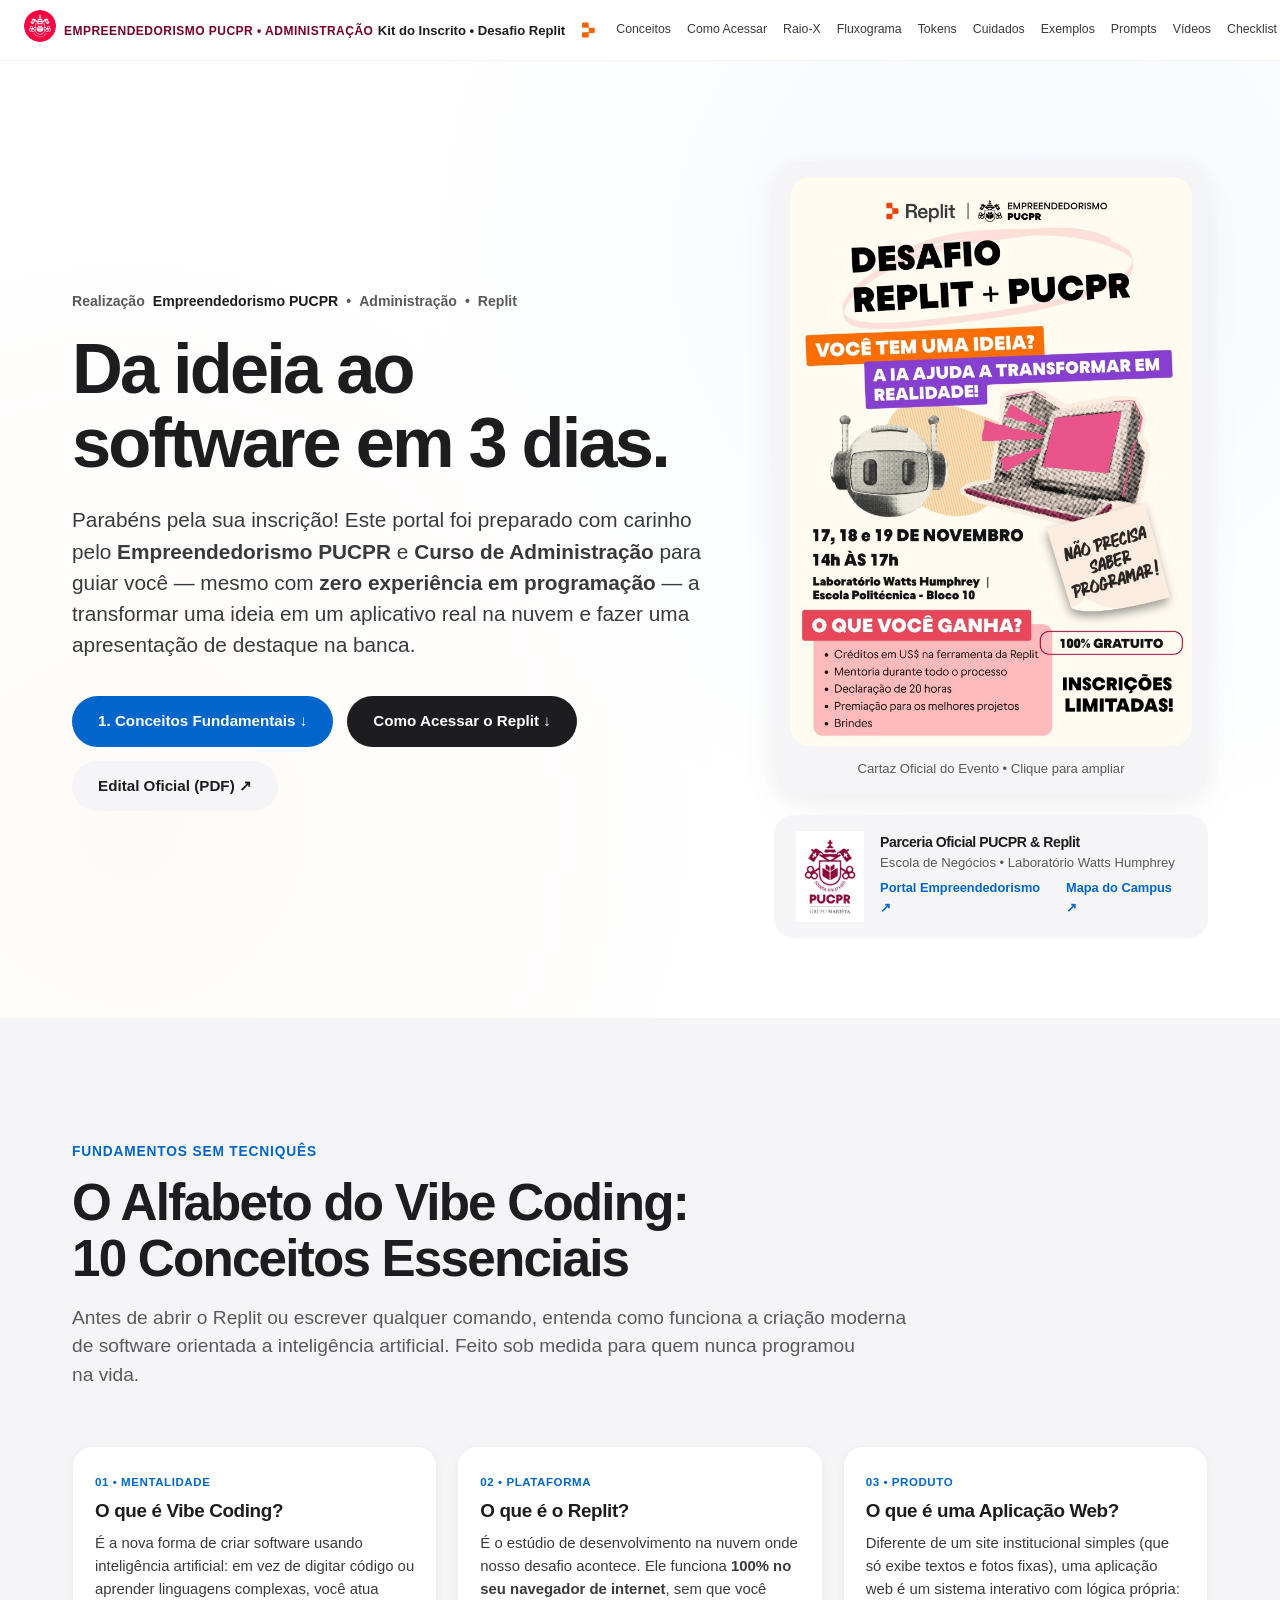
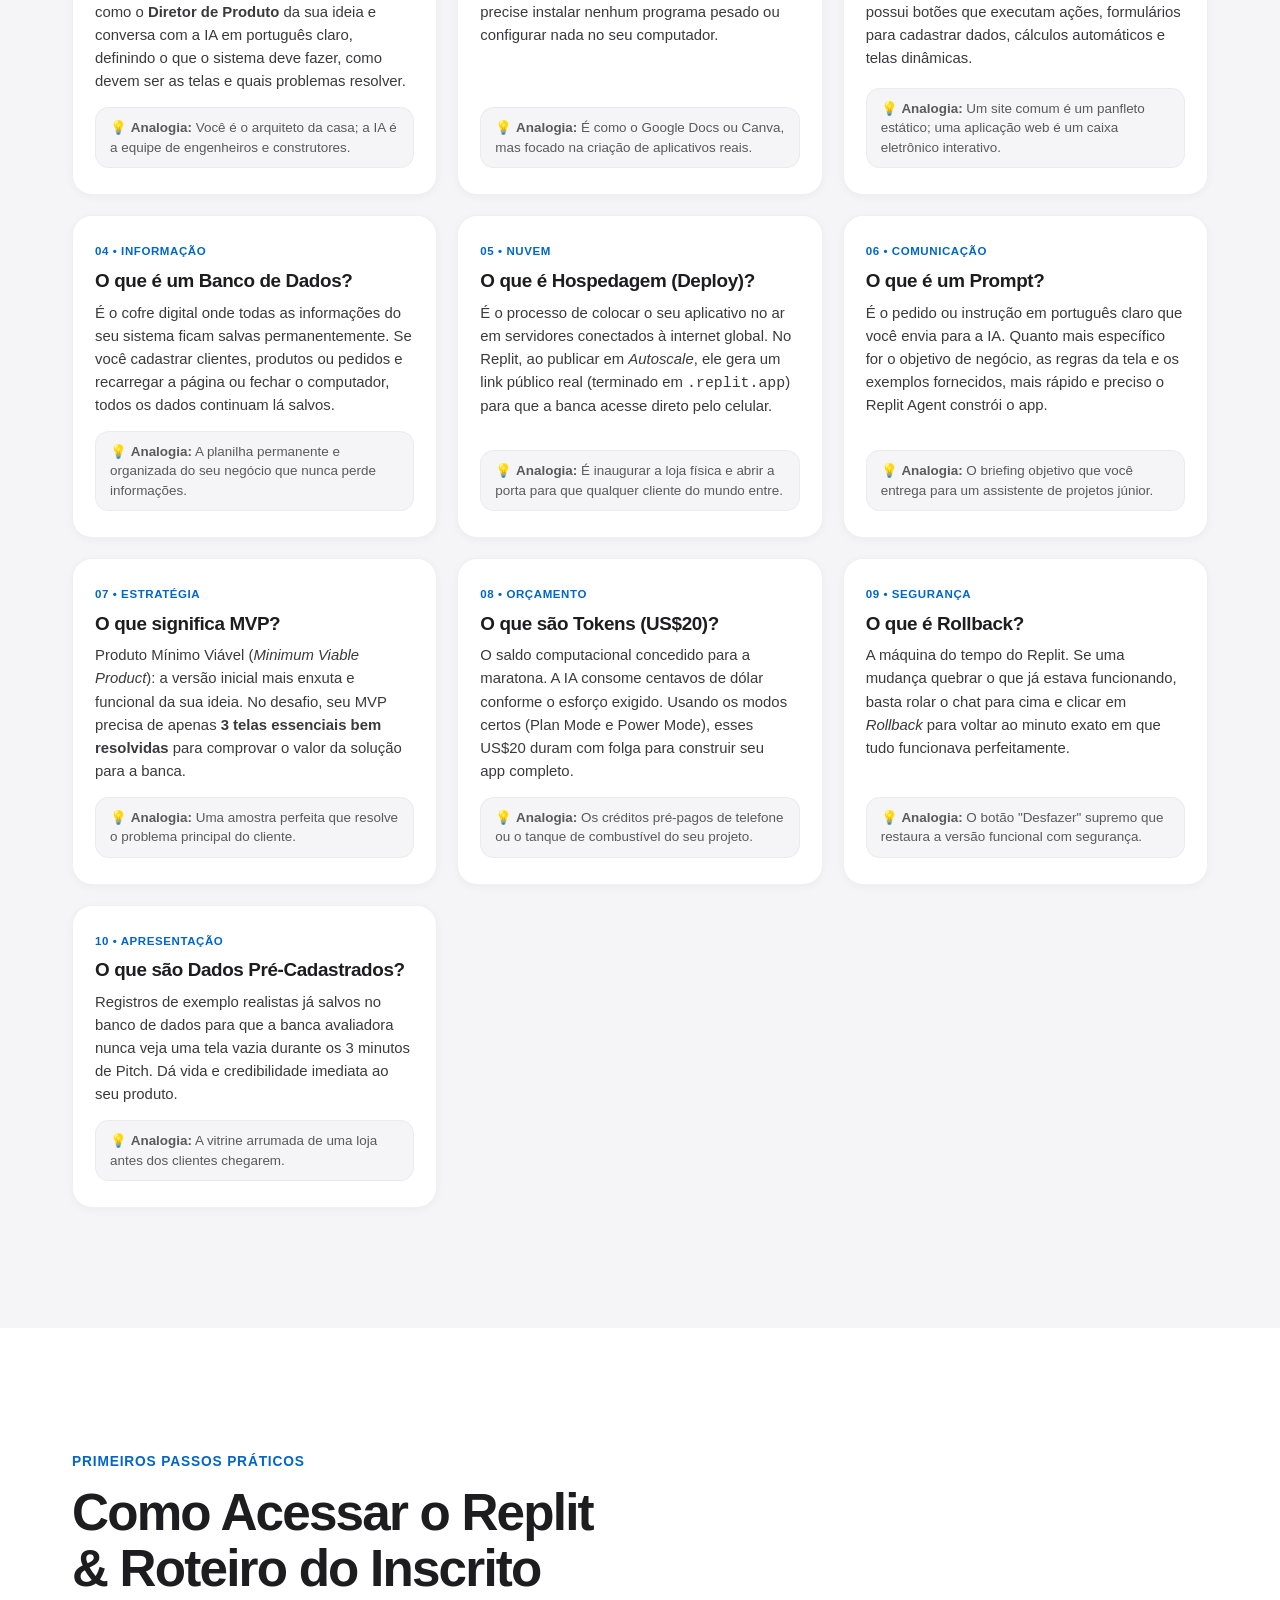
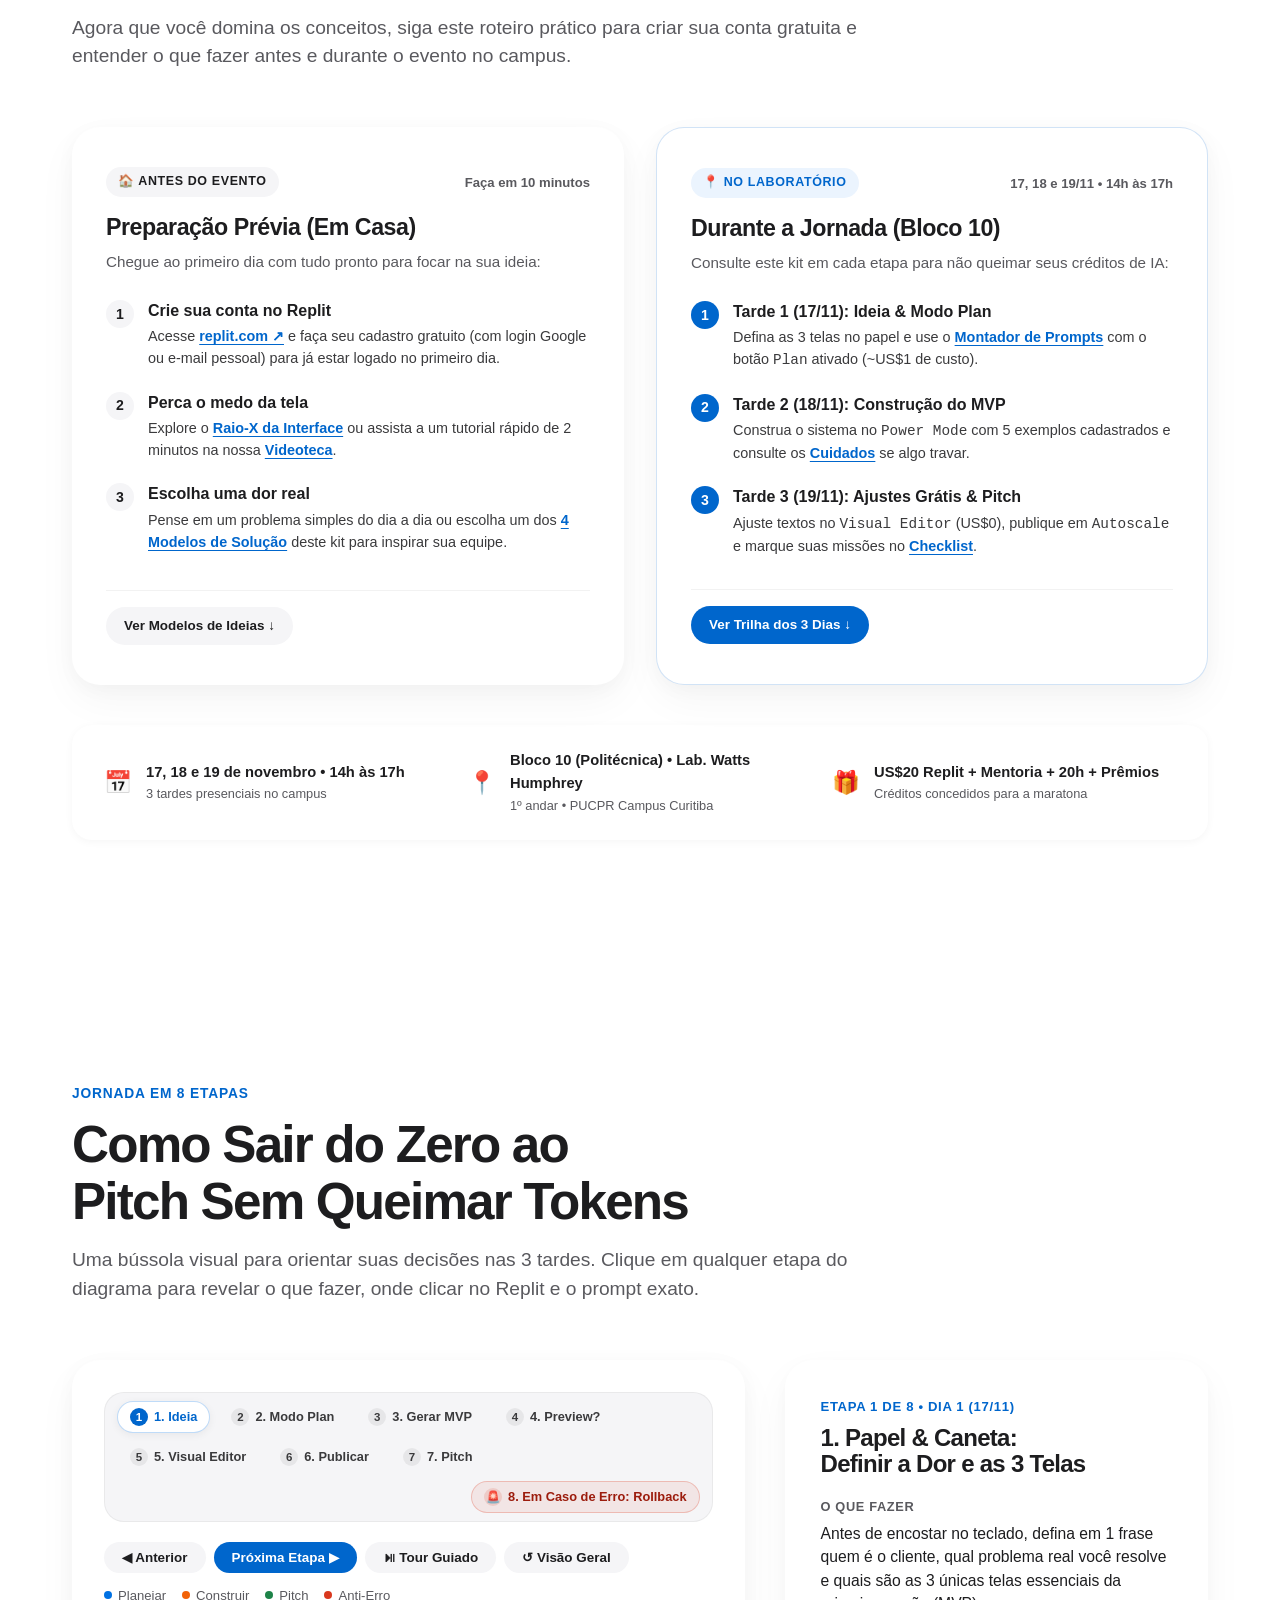
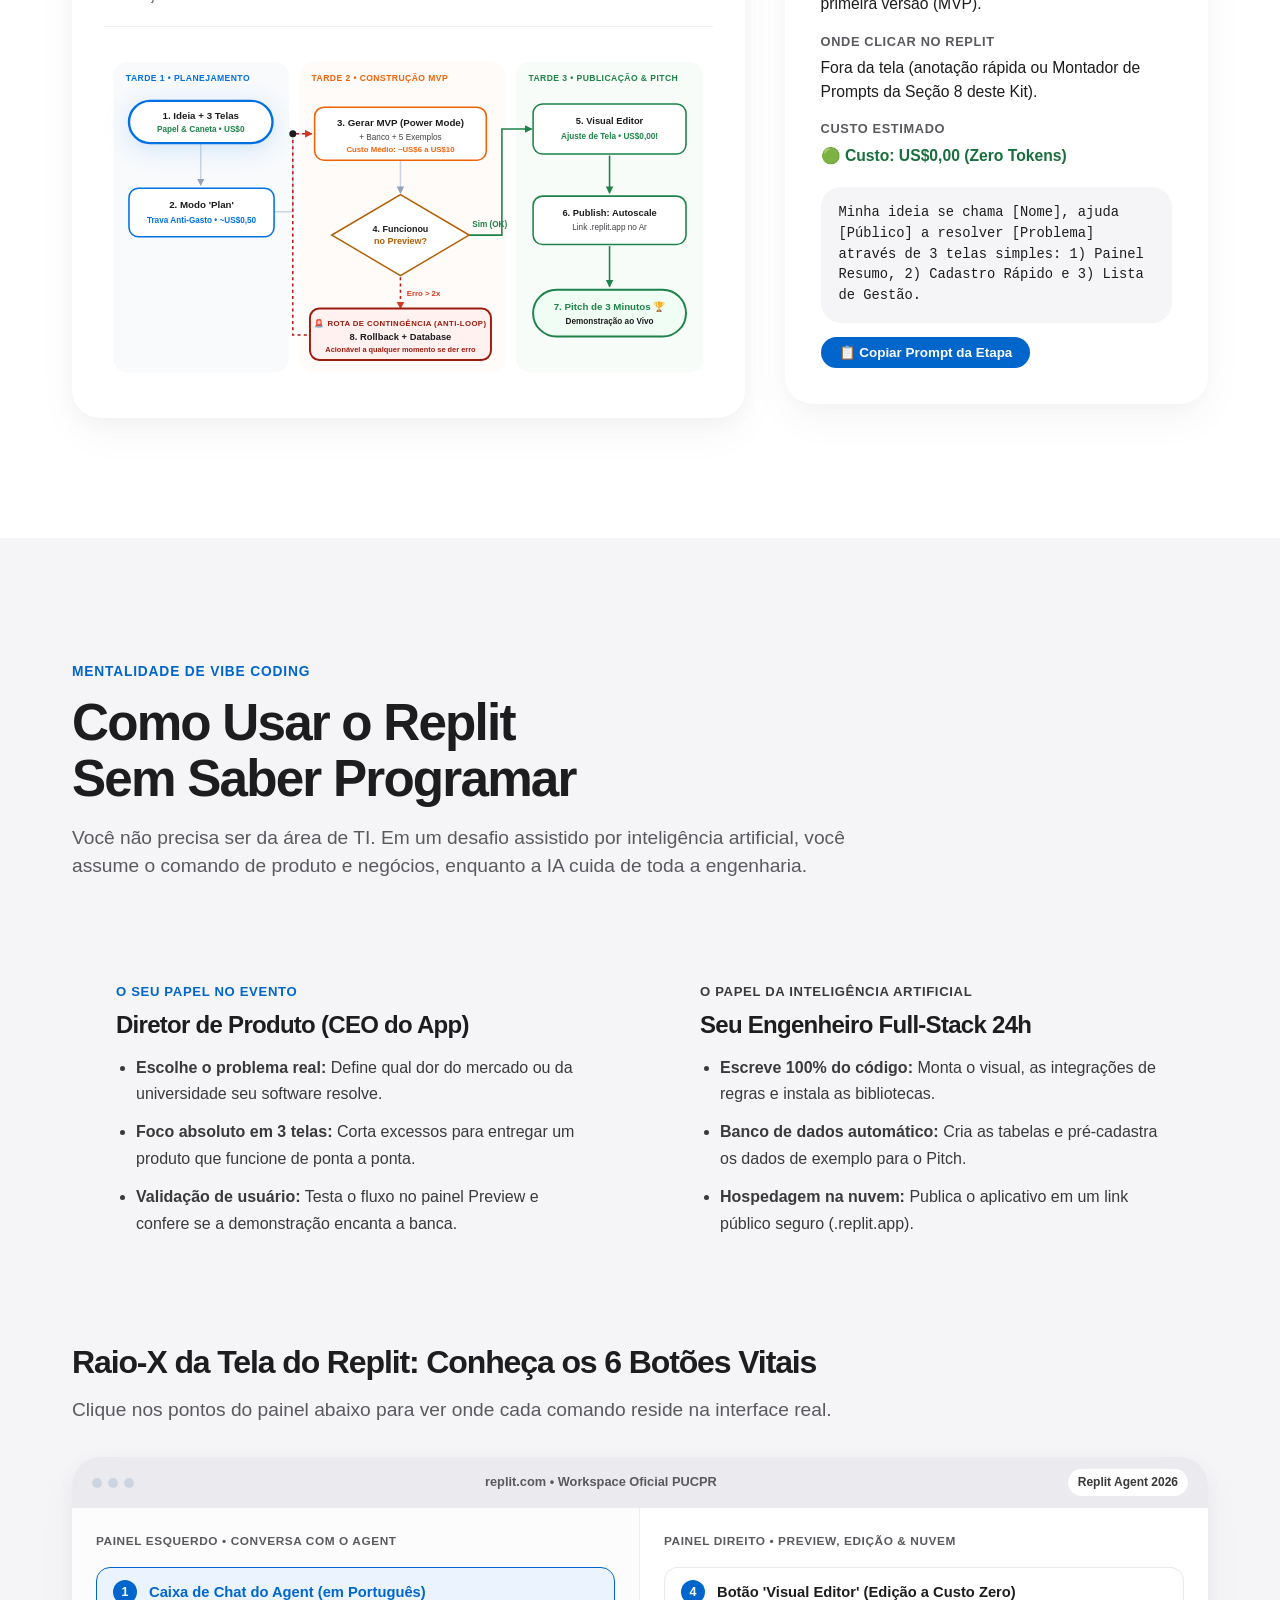
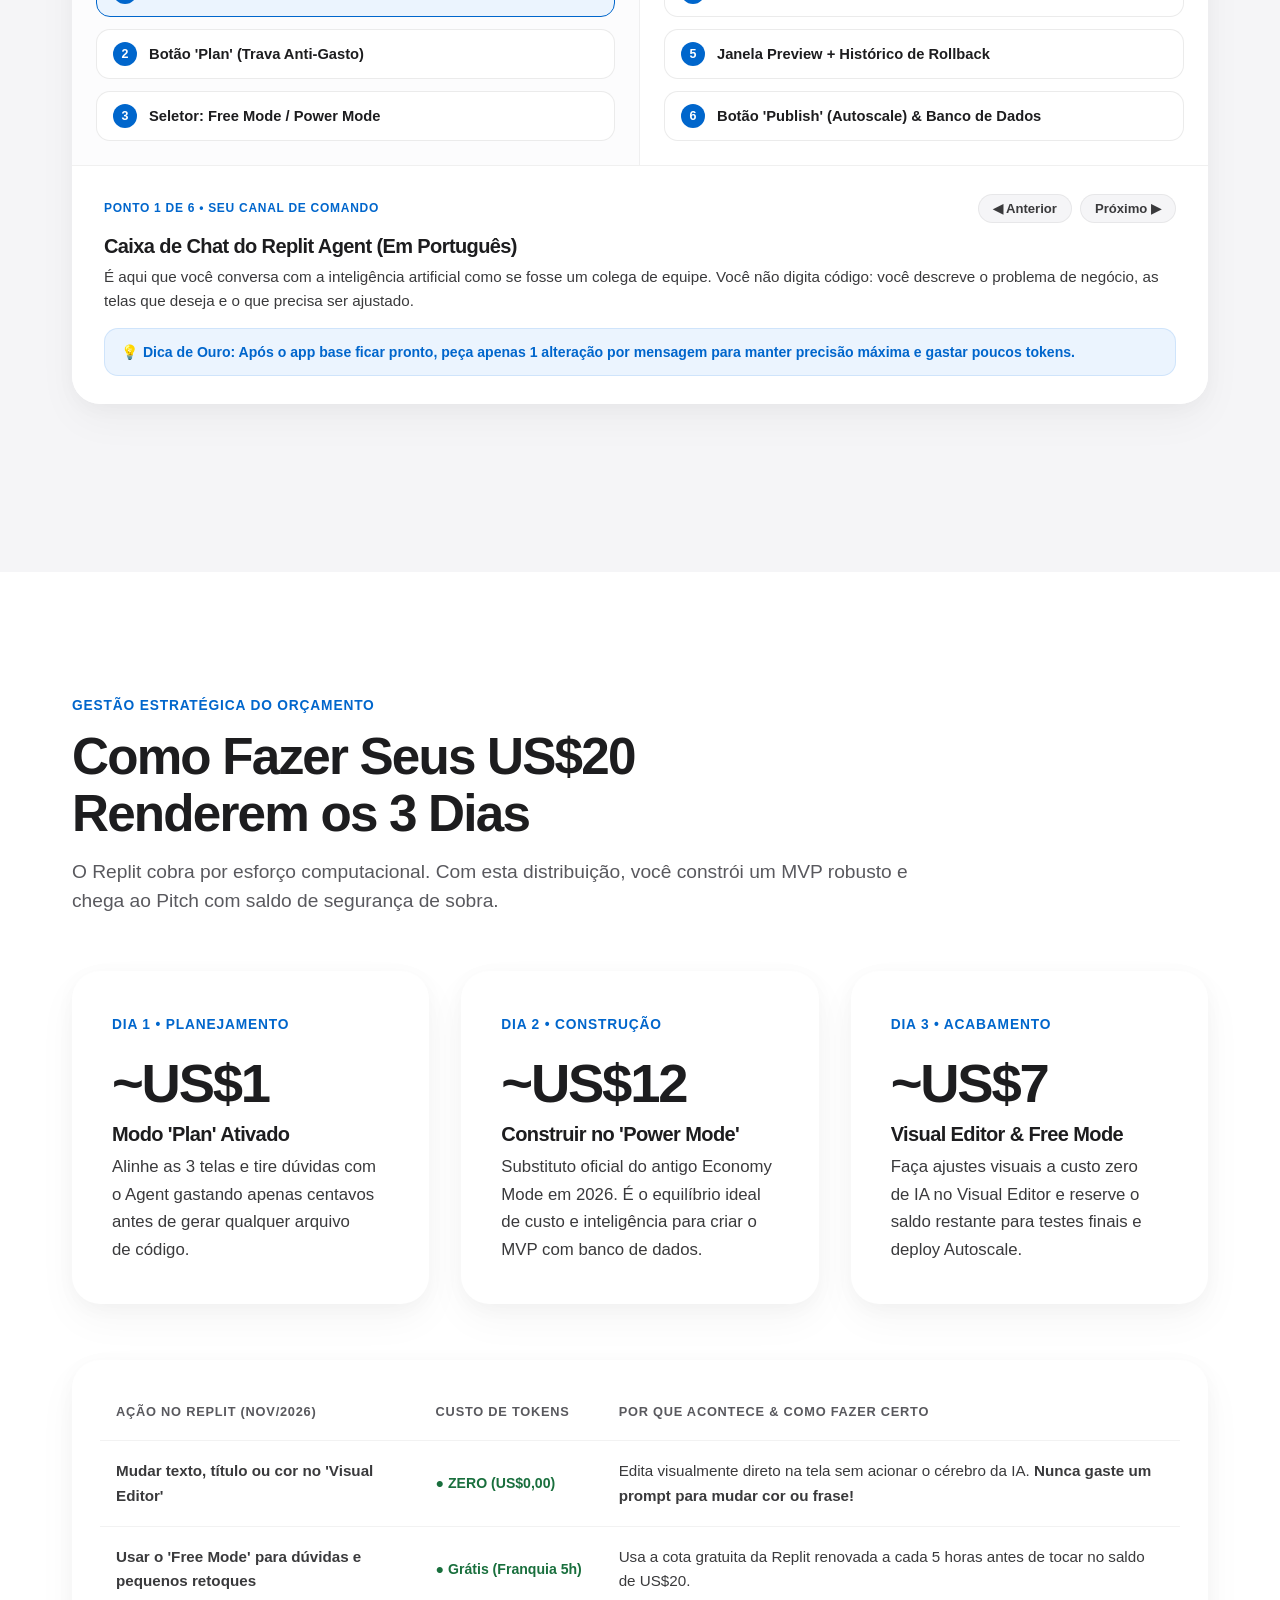
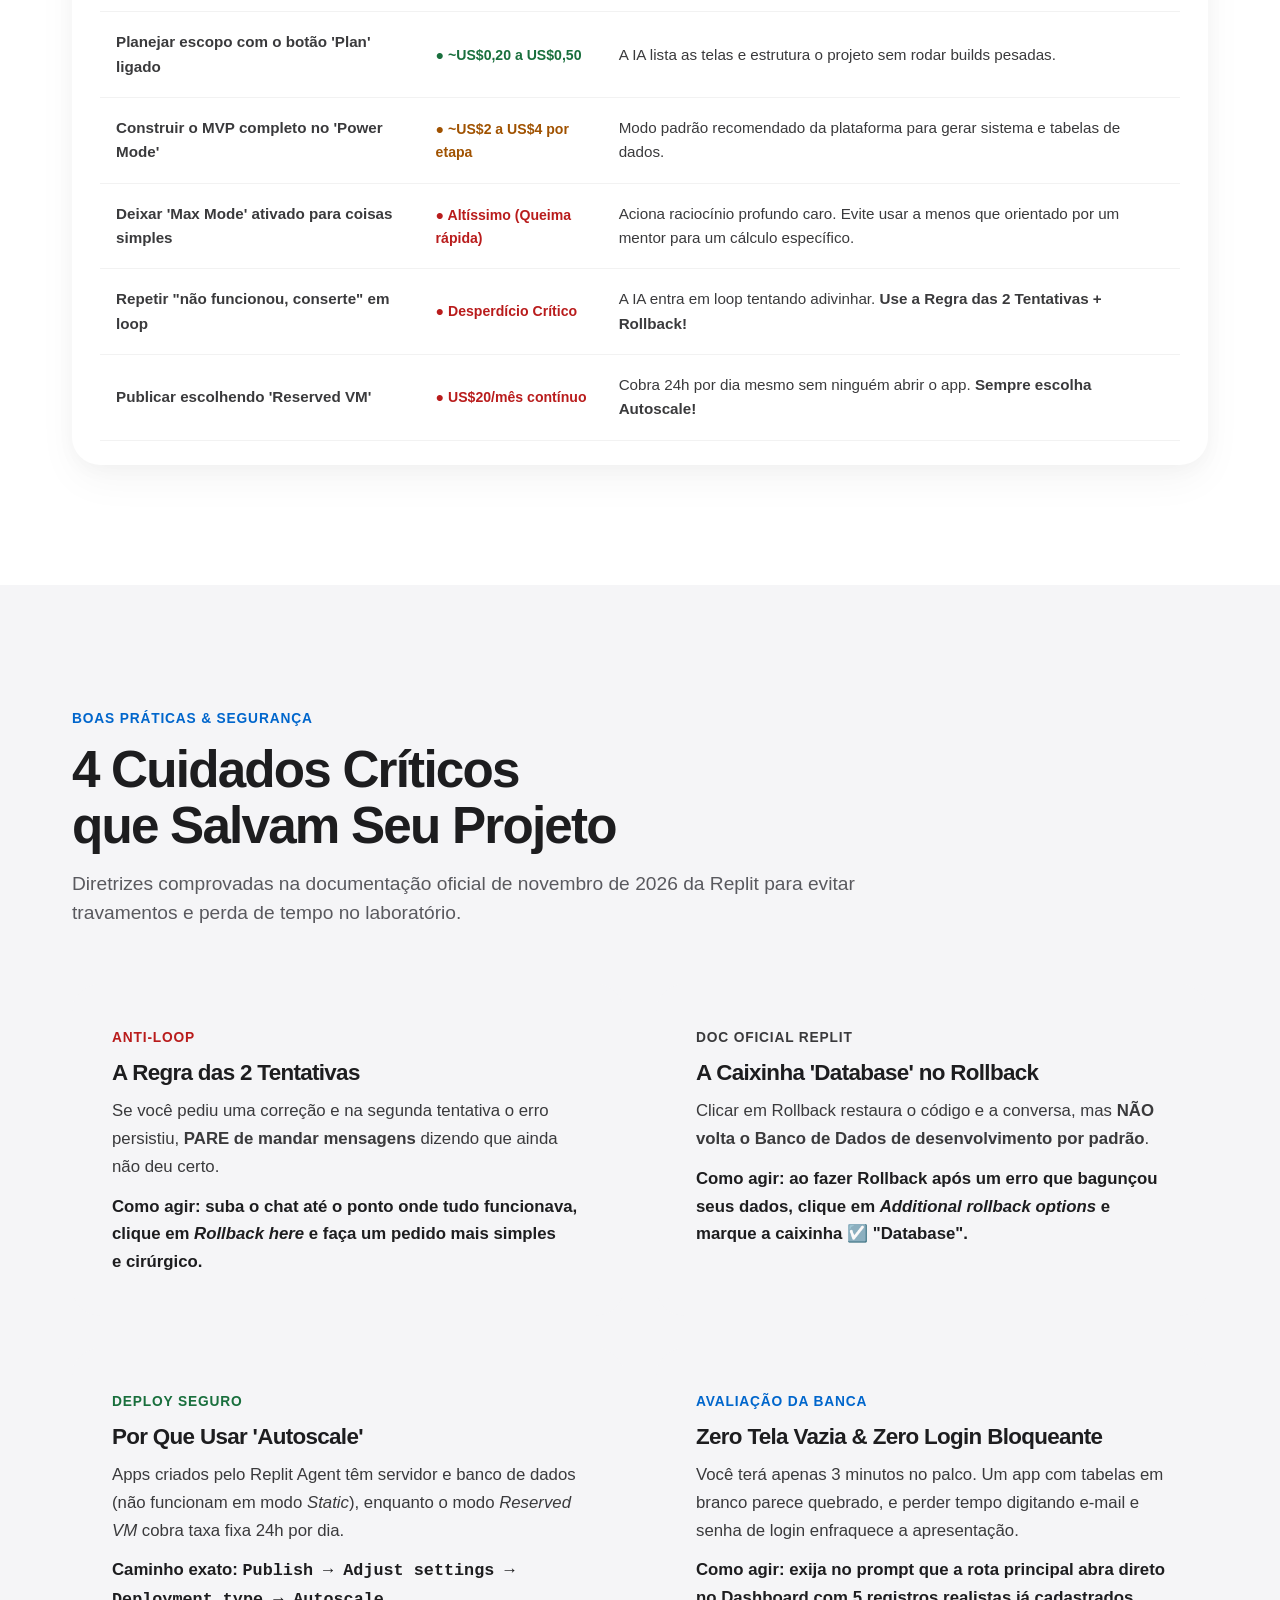
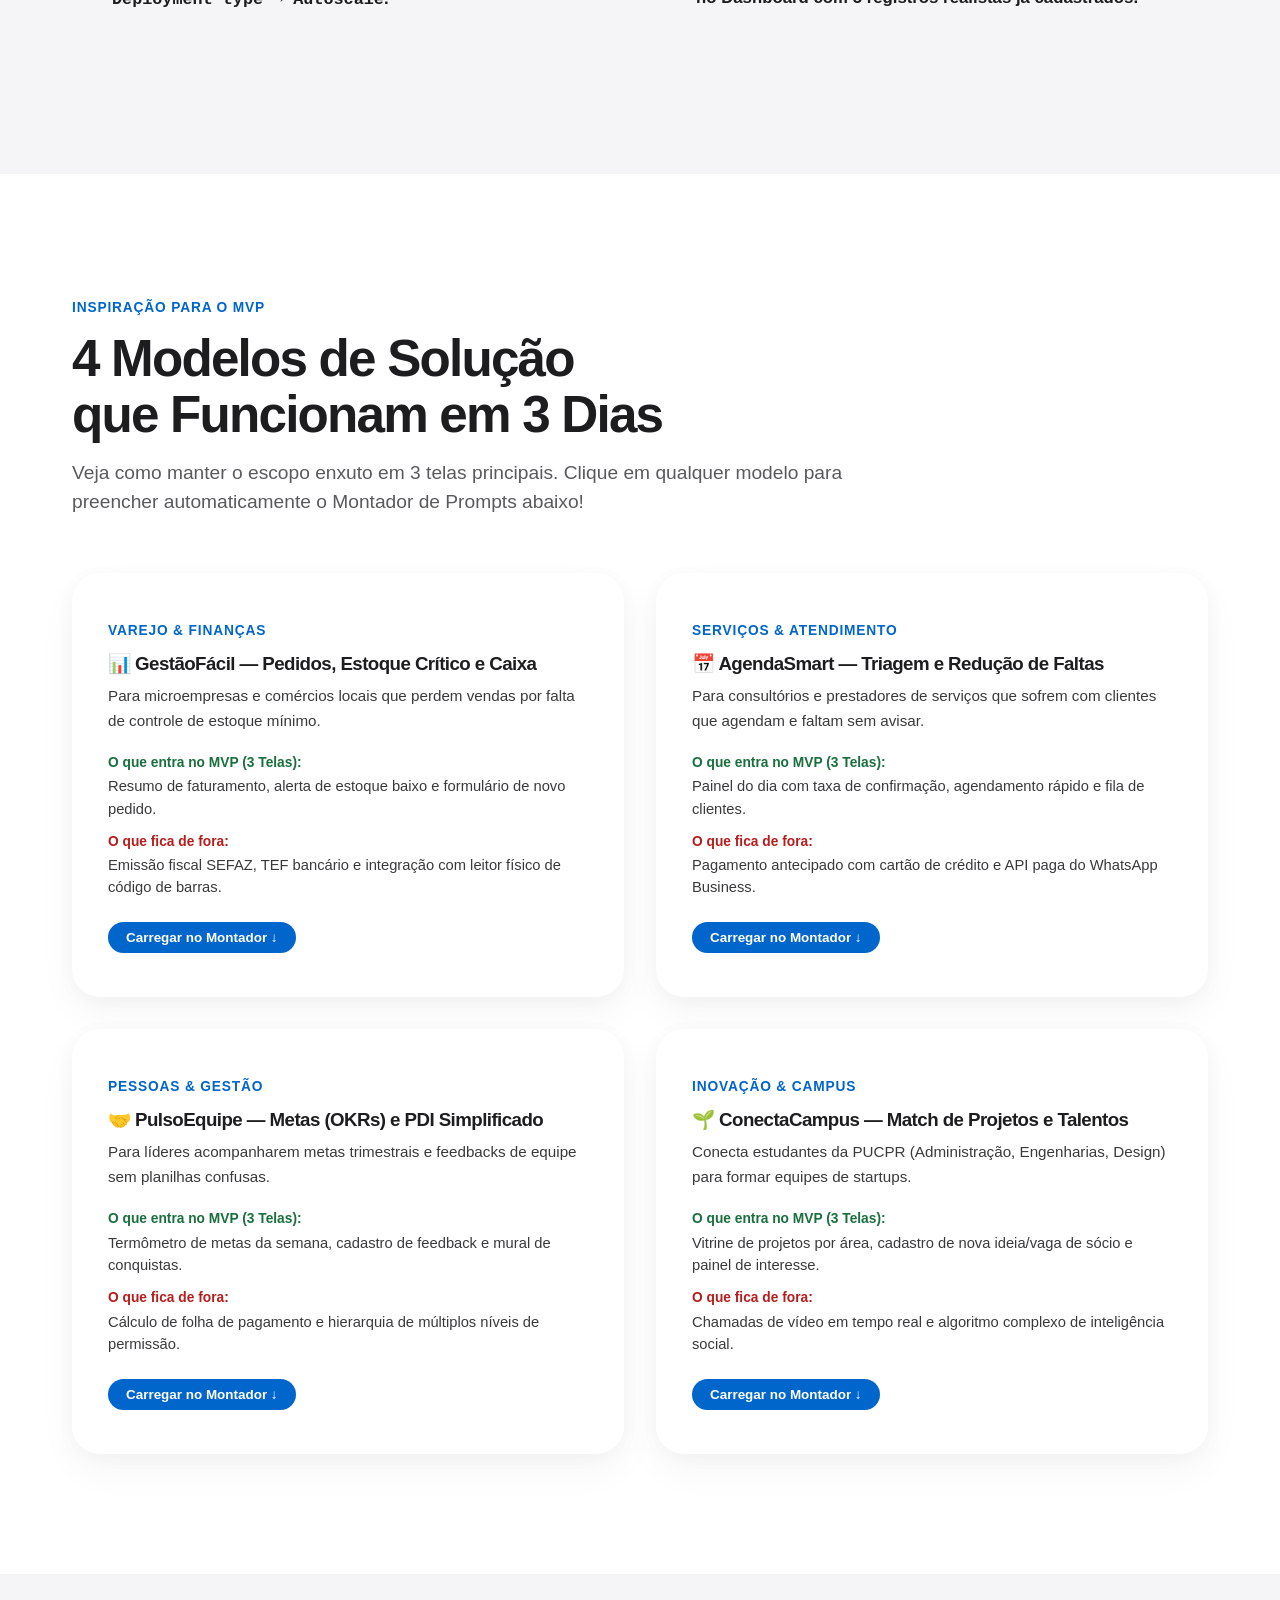
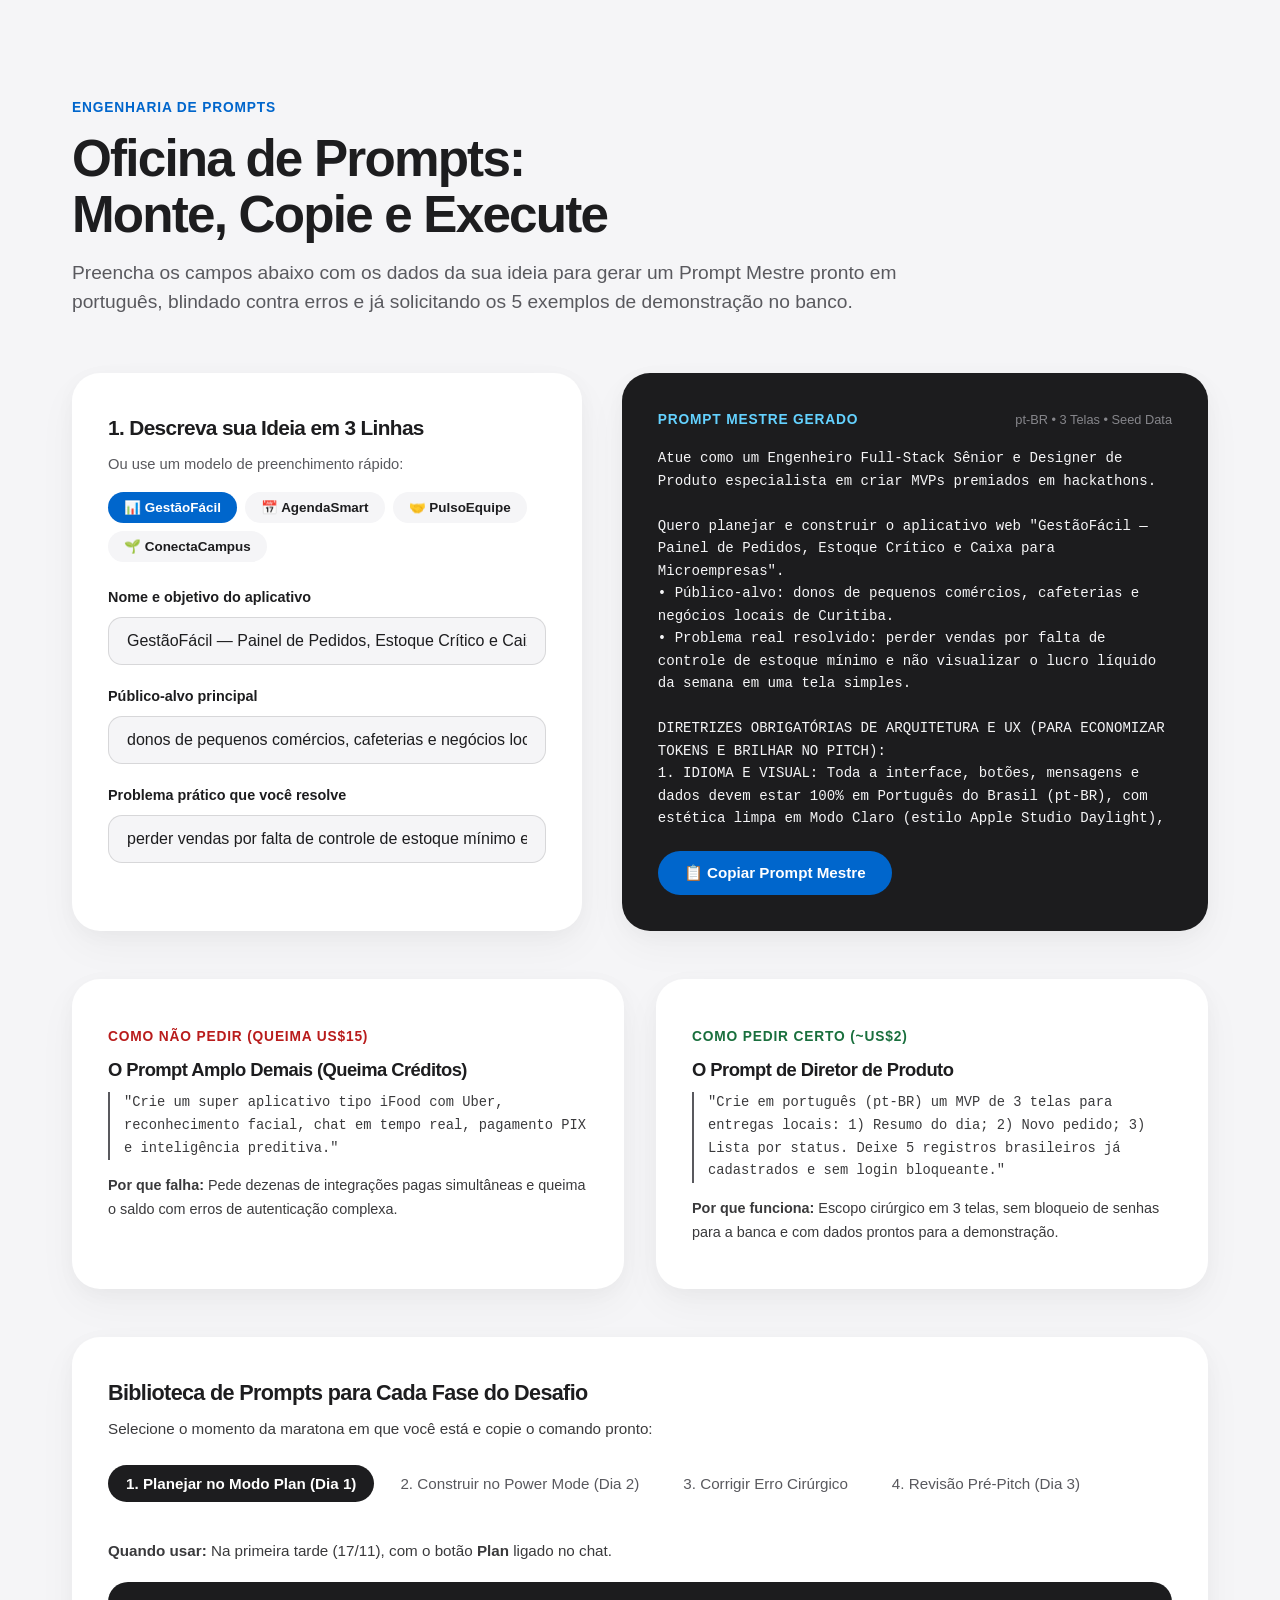
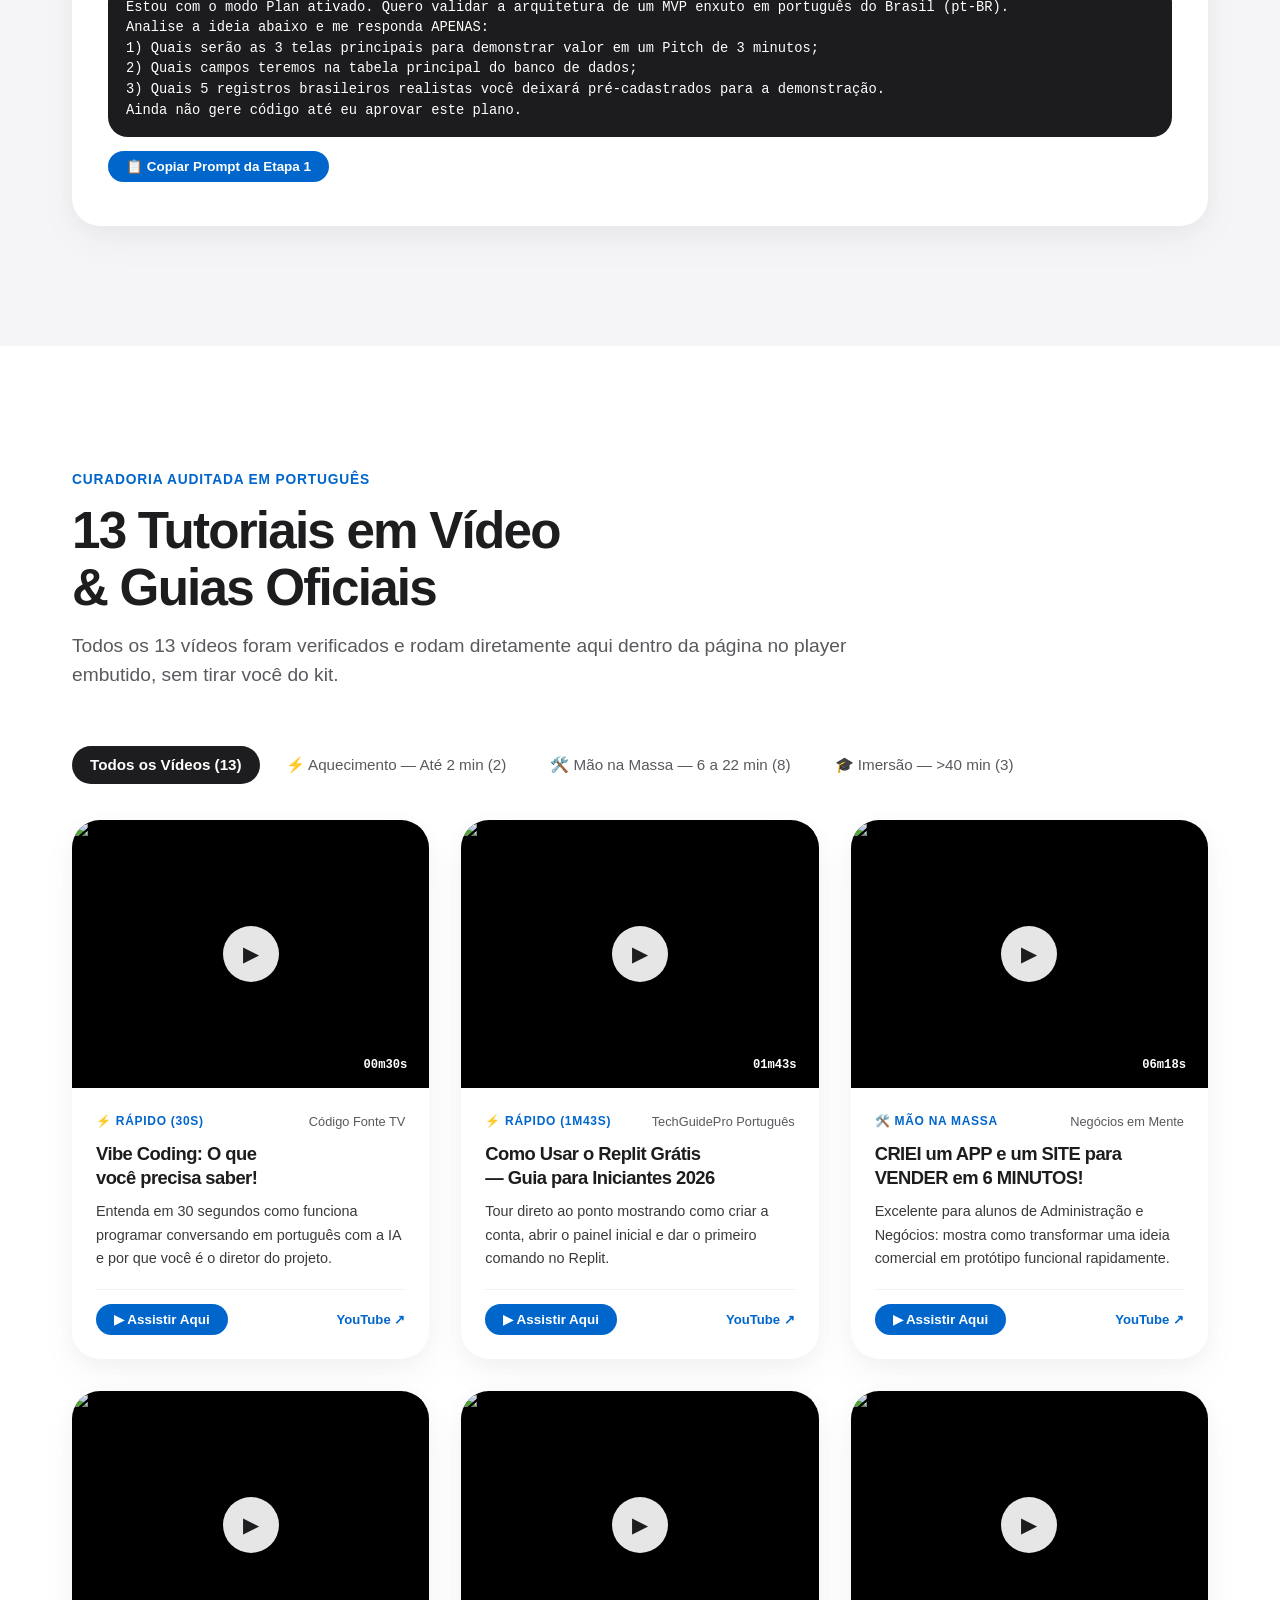
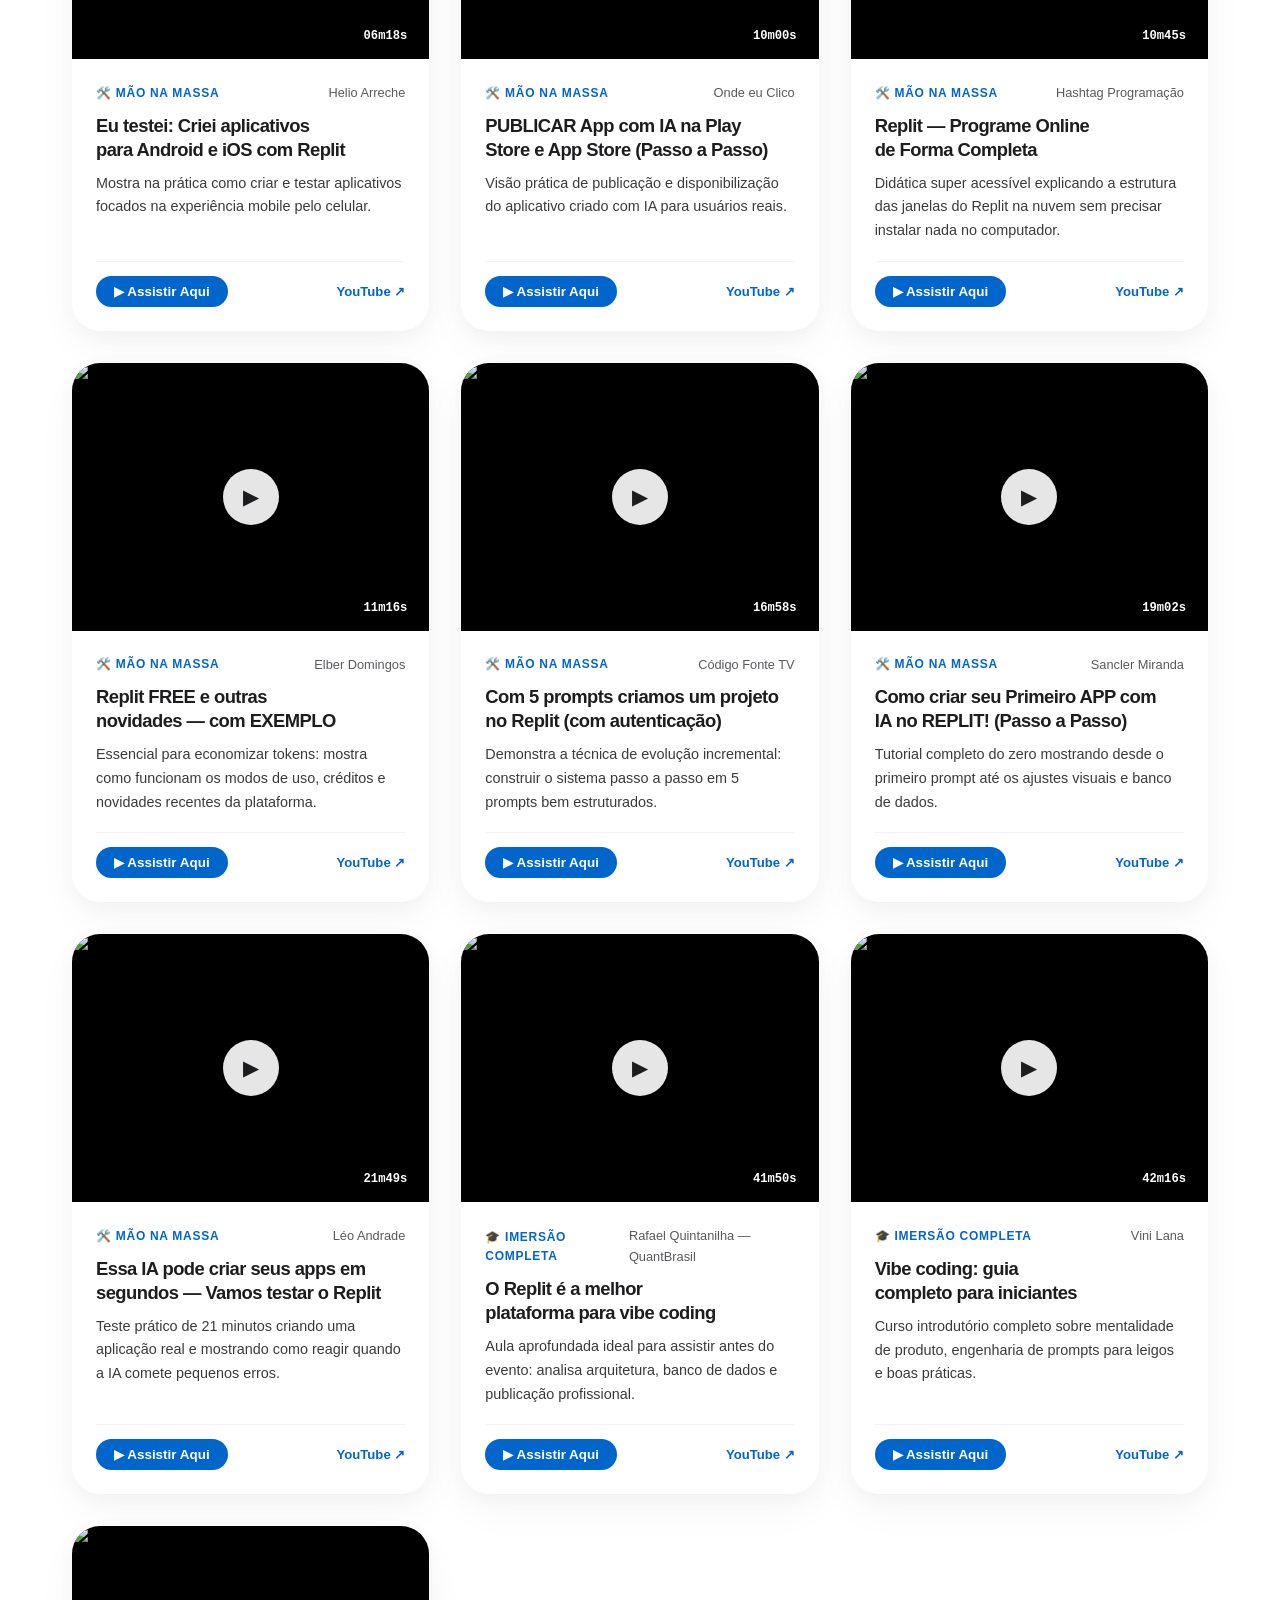
==== commit 1eaa9009: "feat: regua seletora 1 a 8, destaque de contingencia no item 8 e padronizacao US$ anti-quebra (v1.3." ====
--- a/index.html
+++ b/index.html
@@ -6,7 +6,7 @@
   <title>Kit Oficial do Inscrito — Desafio Replit + PUCPR | Da Ideia ao Software</title>
   <meta name="description" content="Kit oficial de boas-vindas e execução prática para estudantes inscritos no Desafio Replit + PUCPR (17, 18 e 19/11). Realização Empreendedorismo PUCPR em parceria com o Curso de Administração da PUCPR e Replit.">
   <link rel="icon" type="image/png" href="./assets/img/logo-pucpr-selo.png">
-  <link rel="stylesheet" href="./assets/css/styles.css?v=1.3.0">
+  <link rel="stylesheet" href="./assets/css/styles.css?v=1.3.1">
 </head>
 <body>
   <a href="#conteudo-principal" class="skip-link">Pular para o conteúdo principal</a>
@@ -207,12 +207,12 @@
             </div>
           </article>
 
-          <!-- 08. Tokens (US$ 20) -->
+          <!-- 08. Tokens (US$20) -->
           <article class="concept-card">
             <span class="concept-badge">08 • Orçamento</span>
-            <h3 class="concept-title">O que são Tokens (US$ 20)?</h3>
+            <h3 class="concept-title">O que são Tokens (US$20)?</h3>
             <p class="concept-desc">
-              O saldo computacional concedido para a maratona. A IA consome centavos de dólar conforme o esforço exigido. Usando os modos certos (Plan Mode e Power Mode), esses US$ 20 duram com folga para construir seu app completo.
+              O saldo computacional concedido para a maratona. A IA consome centavos de dólar conforme o esforço exigido. Usando os modos certos (Plan Mode e Power Mode), esses US$20 duram com folga para construir seu app completo.
             </p>
             <div class="concept-analogy">
               💡 <strong>Analogia:</strong> Os créditos pré-pagos de telefone ou o tanque de combustível do seu projeto.
@@ -314,7 +314,7 @@
                 <div class="action-num" style="background:var(--apple-blue);color:#FFFFFF;">1</div>
                 <div>
                   <strong>Tarde 1 (17/11): Ideia &amp; Modo Plan</strong>
-                  <p>Defina as 3 telas no papel e use o <a href="#prompts">Montador de Prompts</a> com o botão <code>Plan</code> ativado (~US$ 1 de custo).</p>
+                  <p>Defina as 3 telas no papel e use o <a href="#prompts">Montador de Prompts</a> com o botão <code>Plan</code> ativado (~US$1 de custo).</p>
                 </div>
               </div>
 
@@ -330,7 +330,7 @@
                 <div class="action-num" style="background:var(--apple-blue);color:#FFFFFF;">3</div>
                 <div>
                   <strong>Tarde 3 (19/11): Ajustes Grátis &amp; Pitch</strong>
-                  <p>Ajuste textos no <code>Visual Editor</code> (US$ 0), publique em <code>Autoscale</code> e marque suas missões no <a href="#checklist">Checklist</a>.</p>
+                  <p>Ajuste textos no <code>Visual Editor</code> (US$0), publique em <code>Autoscale</code> e marque suas missões no <a href="#checklist">Checklist</a>.</p>
                 </div>
               </div>
             </div>
@@ -360,7 +360,7 @@
           <div class="logistics-quick-item">
             <span class="logistics-quick-icon">🎁</span>
             <div>
-              <strong>US$ 20 Replit + Mentoria + 20h + Prêmios</strong>
+              <strong>US$20 Replit + Mentoria + 20h + Prêmios</strong>
               <small>Créditos concedidos para a maratona</small>
             </div>
           </div>
@@ -384,6 +384,42 @@
         <div class="flowchart-layout">
           <!-- Canvas SVG -->
           <div class="flowchart-stage-card">
+            <!-- Régua Seletora Rápida das Etapas (1 a 8) -->
+            <div class="flow-steps-pillbar" role="tablist" aria-label="Navegador de etapas do fluxograma">
+              <button type="button" class="flow-pill-btn is-active" data-flow-pill="1" role="tab" aria-selected="true">
+                <span class="flow-pill-num">1</span>
+                <span>1. Ideia</span>
+              </button>
+              <button type="button" class="flow-pill-btn" data-flow-pill="2" role="tab" aria-selected="false">
+                <span class="flow-pill-num">2</span>
+                <span>2. Modo Plan</span>
+              </button>
+              <button type="button" class="flow-pill-btn" data-flow-pill="3" role="tab" aria-selected="false">
+                <span class="flow-pill-num">3</span>
+                <span>3. Gerar MVP</span>
+              </button>
+              <button type="button" class="flow-pill-btn" data-flow-pill="4" role="tab" aria-selected="false">
+                <span class="flow-pill-num">4</span>
+                <span>4. Preview?</span>
+              </button>
+              <button type="button" class="flow-pill-btn" data-flow-pill="5" role="tab" aria-selected="false">
+                <span class="flow-pill-num">5</span>
+                <span>5. Visual Editor</span>
+              </button>
+              <button type="button" class="flow-pill-btn" data-flow-pill="6" role="tab" aria-selected="false">
+                <span class="flow-pill-num">6</span>
+                <span>6. Publicar</span>
+              </button>
+              <button type="button" class="flow-pill-btn" data-flow-pill="7" role="tab" aria-selected="false">
+                <span class="flow-pill-num">7</span>
+                <span>7. Pitch</span>
+              </button>
+              <button type="button" class="flow-pill-btn flow-pill-contingency" data-flow-pill="8" role="tab" aria-selected="false" title="Rota de Contingência em caso de erro no Replit">
+                <span class="flow-pill-num">🚨</span>
+                <span>8. Em Caso de Erro: Rollback</span>
+              </button>
+            </div>
+
             <div class="flowchart-actions-bar">
               <div class="flowchart-controls-group" role="group" aria-label="Controles do fluxograma">
                 <button type="button" id="flow-prev" class="btn btn-secondary btn-sm">◀ Anterior</button>
@@ -446,20 +482,20 @@
                 <g class="flow-node-group is-active" data-flow-step="1" tabindex="0" role="button" aria-label="Etapa 1: Ideia e 3 Telas">
                   <rect class="flow-node-shape" x="32" y="64" width="184" height="54" rx="27" fill="#FFFFFF" stroke="#0071E3" stroke-width="2"/>
                   <text x="124" y="87" text-anchor="middle" font-size="12.5" font-weight="700" fill="#1D1D1F">1. Ideia + 3 Telas</text>
-                  <text x="124" y="104" text-anchor="middle" font-size="10.5" font-weight="600" fill="#1D8348">Papel &amp; Caneta • US$ 0</text>
+                  <text x="124" y="104" text-anchor="middle" font-size="10.5" font-weight="600" fill="#1D8348">Papel &amp; Caneta • US$0</text>
                 </g>
 
                 <g class="flow-node-group" data-flow-step="2" tabindex="0" role="button" aria-label="Etapa 2: Planejar com botão Plan">
                   <rect class="flow-node-shape" x="32" y="176" width="186" height="62" rx="12" fill="#FFFFFF" stroke="#0071E3" stroke-width="2"/>
                   <text x="125" y="201" text-anchor="middle" font-size="12.5" font-weight="700" fill="#1D1D1F">2. Modo 'Plan'</text>
-                  <text x="125" y="220" text-anchor="middle" font-size="10.5" font-weight="600" fill="#0071E3">Trava Anti-Gasto • ~US$ 0,50</text>
+                  <text x="125" y="220" text-anchor="middle" font-size="10.5" font-weight="600" fill="#0071E3">Trava Anti-Gasto • ~US$0,50</text>
                 </g>
 
                 <g class="flow-node-group" data-flow-step="3" tabindex="0" role="button" aria-label="Etapa 3: Gerar MVP no Power Mode">
                   <rect class="flow-node-shape" x="270" y="72" width="220" height="68" rx="12" fill="#FFFFFF" stroke="#F26207" stroke-width="2"/>
                   <text x="380" y="96" text-anchor="middle" font-size="12.5" font-weight="700" fill="#1D1D1F">3. Gerar MVP (Power Mode)</text>
                   <text x="380" y="114" text-anchor="middle" font-size="10.5" font-weight="500" fill="#424245">+ Banco + 5 Exemplos</text>
-                  <text x="380" y="129" text-anchor="middle" font-size="10" font-weight="600" fill="#F26207">Custo Médio: ~US$ 6 a US$ 10</text>
+                  <text x="380" y="129" text-anchor="middle" font-size="10" font-weight="600" fill="#F26207">Custo Médio: ~US$6 a US$10</text>
                 </g>
 
                 <g class="flow-node-group" data-flow-step="4" tabindex="0" role="button" aria-label="Etapa 4: Funcionou no Preview?">
@@ -468,16 +504,17 @@
                   <text x="380" y="247" text-anchor="middle" font-size="11.5" font-weight="700" fill="#B25E02">no Preview?</text>
                 </g>
 
-                <g class="flow-node-group" data-flow-step="8" tabindex="0" role="button" aria-label="Etapa 8: Emergência Rollback marcando Database">
-                  <rect class="flow-node-shape" x="276" y="334" width="208" height="60" rx="12" fill="#FFF5F5" stroke="#D9381E" stroke-width="2"/>
-                  <text x="380" y="359" text-anchor="middle" font-size="12" font-weight="700" fill="#D9381E">8. Rollback + Database</text>
-                  <text x="380" y="377" text-anchor="middle" font-size="10" font-weight="600" fill="#1D1D1F">Restaura último ponto estável</text>
+                <g class="flow-node-group" data-flow-step="8" tabindex="0" role="button" aria-label="Etapa 8: Rota de Contingência Rollback com Database">
+                  <rect class="flow-node-shape" x="264" y="330" width="232" height="66" rx="12" fill="#FFF1F0" stroke="#9C1C0D" stroke-width="2.5"/>
+                  <text x="380" y="352" text-anchor="middle" font-size="10" font-weight="700" fill="#9C1C0D" letter-spacing="0.05em">🚨 ROTA DE CONTINGÊNCIA (ANTI-LOOP)</text>
+                  <text x="380" y="371" text-anchor="middle" font-size="12" font-weight="700" fill="#1D1D1F">8. Rollback + Database</text>
+                  <text x="380" y="386" text-anchor="middle" font-size="9.5" font-weight="600" fill="#9C1C0D">Acionável a qualquer momento se der erro</text>
                 </g>
 
                 <g class="flow-node-group" data-flow-step="5" tabindex="0" role="button" aria-label="Etapa 5: Visual Editor Grátis">
                   <rect class="flow-node-shape" x="550" y="68" width="196" height="64" rx="12" fill="#FFFFFF" stroke="#1D8348" stroke-width="2"/>
                   <text x="648" y="94" text-anchor="middle" font-size="12" font-weight="700" fill="#1D1D1F">5. Visual Editor</text>
-                  <text x="648" y="113" text-anchor="middle" font-size="10.5" font-weight="600" fill="#1D8348">Ajuste de Tela • US$ 0,00!</text>
+                  <text x="648" y="113" text-anchor="middle" font-size="10.5" font-weight="600" fill="#1D8348">Ajuste de Tela • US$0,00!</text>
                 </g>
 
                 <g class="flow-node-group" data-flow-step="6" tabindex="0" role="button" aria-label="Etapa 6: Publicar Autoscale">
@@ -511,7 +548,7 @@
               </div>
               <div class="flow-insight-row">
                 <strong>Custo Estimado</strong>
-                <p id="flow-detail-cost" style="font-weight:700;color:var(--semantic-ok);">🟢 Custo: US$ 0,00 (Zero Tokens)</p>
+                <p id="flow-detail-cost" style="font-weight:700;color:var(--semantic-ok);">🟢 Custo: US$0,00 (Zero Tokens)</p>
               </div>
             </div>
 
@@ -634,13 +671,13 @@
     </section>
 
     <!-- ======================================================================
-         5. MANUAL DE ECONOMIA DE TOKENS (US$ 20)
+         5. MANUAL DE ECONOMIA DE TOKENS (US$20)
          ====================================================================== -->
     <section id="economia" class="section-block">
       <div class="container">
         <div class="section-header">
           <span class="eyebrow-text">Gestão Estratégica do Orçamento</span>
-          <h2 class="section-title">Como Fazer Seus US$ 20 Renderem os 3 Dias</h2>
+          <h2 class="section-title">Como Fazer Seus US$20 Renderem os 3 Dias</h2>
           <p class="section-subtitle">
             O Replit cobra por esforço computacional. Com esta distribuição, você constrói um MVP robusto e chega ao Pitch com saldo de segurança de sobra.
           </p>
@@ -649,21 +686,21 @@
         <div class="token-triptych">
           <article class="token-big-card">
             <span class="eyebrow-text">Dia 1 • Planejamento</span>
-            <div class="token-number">~US$ 1</div>
+            <div class="token-number">~US$1</div>
             <h3>Modo 'Plan' Ativado</h3>
             <p>Alinhe as 3 telas e tire dúvidas com o Agent gastando apenas centavos antes de gerar qualquer arquivo de código.</p>
           </article>
 
           <article class="token-big-card">
             <span class="eyebrow-text">Dia 2 • Construção</span>
-            <div class="token-number">~US$ 12</div>
+            <div class="token-number">~US$12</div>
             <h3>Construir no 'Power Mode'</h3>
             <p>Substituto oficial do antigo Economy Mode em 2026. É o equilíbrio ideal de custo e inteligência para criar o MVP com banco de dados.</p>
           </article>
 
           <article class="token-big-card">
             <span class="eyebrow-text">Dia 3 • Acabamento</span>
-            <div class="token-number">~US$ 7</div>
+            <div class="token-number">~US$7</div>
             <h3>Visual Editor &amp; Free Mode</h3>
             <p>Faça ajustes visuais a custo zero de IA no Visual Editor e reserve o saldo restante para testes finais e deploy Autoscale.</p>
           </article>
@@ -681,22 +718,22 @@
             <tbody>
               <tr>
                 <td><strong>Mudar texto, título ou cor no 'Visual Editor'</strong></td>
-                <td><span class="status-dot-inline dot-green">● ZERO (US$ 0,00)</span></td>
+                <td><span class="status-dot-inline dot-green">● ZERO (US$0,00)</span></td>
                 <td>Edita visualmente direto na tela sem acionar o cérebro da IA. <strong>Nunca gaste um prompt para mudar cor ou frase!</strong></td>
               </tr>
               <tr>
                 <td><strong>Usar o 'Free Mode' para dúvidas e pequenos retoques</strong></td>
                 <td><span class="status-dot-inline dot-green">● Grátis (Franquia 5h)</span></td>
-                <td>Usa a cota gratuita da Replit renovada a cada 5 horas antes de tocar no saldo de US$ 20.</td>
+                <td>Usa a cota gratuita da Replit renovada a cada 5 horas antes de tocar no saldo de US$20.</td>
               </tr>
               <tr>
                 <td><strong>Planejar escopo com o botão 'Plan' ligado</strong></td>
-                <td><span class="status-dot-inline dot-green">● ~US$ 0,20 a US$ 0,50</span></td>
+                <td><span class="status-dot-inline dot-green">● ~US$0,20 a US$0,50</span></td>
                 <td>A IA lista as telas e estrutura o projeto sem rodar builds pesadas.</td>
               </tr>
               <tr>
                 <td><strong>Construir o MVP completo no 'Power Mode'</strong></td>
-                <td><span class="status-dot-inline dot-amber">● ~US$ 2 a US$ 4 por etapa</span></td>
+                <td><span class="status-dot-inline dot-amber">● ~US$2 a US$4 por etapa</span></td>
                 <td>Modo padrão recomendado da plataforma para gerar sistema e tabelas de dados.</td>
               </tr>
               <tr>
@@ -711,7 +748,7 @@
               </tr>
               <tr>
                 <td><strong>Publicar escolhendo 'Reserved VM'</strong></td>
-                <td><span class="status-dot-inline dot-red">● US$ 20/mês contínuo</span></td>
+                <td><span class="status-dot-inline dot-red">● US$20/mês contínuo</span></td>
                 <td>Cobra 24h por dia mesmo sem ninguém abrir o app. <strong>Sempre escolha Autoscale!</strong></td>
               </tr>
             </tbody>
@@ -887,7 +924,7 @@
         <!-- Duelo Visual Limpo -->
         <div class="clean-cards-grid-2" style="margin-bottom:48px;">
           <article class="apple-card" >
-            <span class="eyebrow-text" style="color:var(--semantic-danger);">Como NÃO Pedir (Queima US$ 15)</span>
+            <span class="eyebrow-text" style="color:var(--semantic-danger);">Como NÃO Pedir (Queima US$15)</span>
             <h3 style="font-size:1.15rem;margin-bottom:8px;">O Prompt Amplo Demais (Queima Créditos)</h3>
             <p style="font-family:var(--font-mono);font-size:0.86rem;border-left:2px solid var(--apple-muted);padding-left:14px;margin-block:12px 14px;">
               "Crie um super aplicativo tipo iFood com Uber, reconhecimento facial, chat em tempo real, pagamento PIX e inteligência preditiva."
@@ -896,7 +933,7 @@
           </article>
 
           <article class="apple-card" >
-            <span class="eyebrow-text" style="color:var(--semantic-ok);">Como Pedir Certo (~US$ 2)</span>
+            <span class="eyebrow-text" style="color:var(--semantic-ok);">Como Pedir Certo (~US$2)</span>
             <h3 style="font-size:1.15rem;margin-bottom:8px;">O Prompt de Diretor de Produto</h3>
             <p style="font-family:var(--font-mono);font-size:0.86rem;border-left:2px solid var(--apple-muted);padding-left:14px;margin-block:12px 14px;">
               "Crie em português (pt-BR) um MVP de 3 telas para entregas locais: 1) Resumo do dia; 2) Novo pedido; 3) Lista por status. Deixe 5 registros brasileiros já cadastrados e sem login bloqueante."
@@ -1130,7 +1167,7 @@
           <label class="mission-clean-card">
             <input type="checkbox" class="chk-missao" value="m5">
             <div>
-              <strong style="font-size:1.05rem;color:var(--apple-ink);display:block;">Etapa 5 (Dia 3): Acabamento visual em português usando o 'Visual Editor' (US$ 0)</strong>
+              <strong style="font-size:1.05rem;color:var(--apple-ink);display:block;">Etapa 5 (Dia 3): Acabamento visual em português usando o 'Visual Editor' (US$0)</strong>
               <span style="font-size:0.92rem;color:var(--apple-secondary);">Ajustei títulos, cores e textos pelo <code>Visual Editor</code> ou <code>Free Mode</code>, poupando meus créditos para qualquer ajuste final.</span>
             </div>
           </label>
@@ -1223,6 +1260,6 @@
     </svg>
   </button>
 
-  <script src="./assets/js/app.js?v=1.3.0"></script>
+  <script src="./assets/js/app.js?v=1.3.1"></script>
 </body>
 </html>
--- a/assets/css/styles.css
+++ b/assets/css/styles.css
@@ -596,6 +596,107 @@
   margin-bottom: 24px;
   padding-bottom: 20px;
   border-bottom: 1px solid rgba(0, 0, 0, 0.06);
+}
+
+/* Régua Seletora de Etapas do Fluxograma (1 a 8) */
+.flow-steps-pillbar {
+  display: flex;
+  gap: 8px;
+  flex-wrap: wrap;
+  align-items: center;
+  margin-bottom: 20px;
+  padding: 8px 12px;
+  background: var(--apple-surface);
+  border-radius: var(--radius-md);
+  border: 1px solid rgba(0, 0, 0, 0.05);
+}
+
+.flow-pill-btn {
+  display: inline-flex;
+  align-items: center;
+  gap: 6px;
+  padding: 6px 12px;
+  font-family: var(--font-sans);
+  font-size: 0.8rem;
+  font-weight: 600;
+  color: var(--apple-secondary);
+  background: transparent;
+  border: 1px solid transparent;
+  border-radius: var(--radius-pill);
+  cursor: pointer;
+  transition: all 180ms var(--ease-apple);
+}
+
+.flow-pill-btn:hover {
+  background: var(--apple-bg);
+  color: var(--apple-ink);
+  border-color: rgba(0, 0, 0, 0.06);
+}
+
+.flow-pill-btn.is-active {
+  background: var(--apple-bg);
+  color: var(--apple-blue);
+  border-color: rgba(0, 113, 227, 0.25);
+  box-shadow: 0 2px 8px rgba(0, 0, 0, 0.06);
+}
+
+.flow-pill-num {
+  display: inline-flex;
+  align-items: center;
+  justify-content: center;
+  width: 18px;
+  height: 18px;
+  border-radius: 50%;
+  background: rgba(0, 0, 0, 0.06);
+  font-size: 0.72rem;
+  font-weight: 700;
+  color: inherit;
+}
+
+.flow-pill-btn.is-active .flow-pill-num {
+  background: var(--apple-blue);
+  color: #FFFFFF;
+}
+
+/* Destaque Diferenciado para o Item 8 (Rota de Contingência / Erro) */
+.flow-pill-btn.flow-pill-contingency {
+  background: rgba(217, 56, 30, 0.08);
+  border-color: rgba(217, 56, 30, 0.25);
+  color: #9C1C0D;
+  margin-left: auto;
+}
+
+.flow-pill-btn.flow-pill-contingency:hover {
+  background: rgba(217, 56, 30, 0.14);
+  border-color: #9C1C0D;
+}
+
+.flow-pill-btn.flow-pill-contingency.is-active {
+  background: #9C1C0D;
+  border-color: #9C1C0D;
+  color: #FFFFFF;
+}
+
+.flow-pill-btn.flow-pill-contingency .flow-pill-num {
+  background: rgba(217, 56, 30, 0.15);
+  color: #9C1C0D;
+}
+
+.flow-pill-btn.flow-pill-contingency.is-active .flow-pill-num {
+  background: #FFFFFF;
+  color: #9C1C0D;
+}
+
+/* Caixa de Alerta no Painel Lateral quando Etapa 8 */
+.flow-contingency-alert-box {
+  background: rgba(217, 56, 30, 0.06);
+  border: 1px solid rgba(217, 56, 30, 0.2);
+  border-radius: var(--radius-sm);
+  padding: 12px 14px;
+  margin-bottom: 14px;
+  font-size: 0.85rem;
+  line-height: 1.45;
+  color: #9C1C0D;
 }
 
 .flowchart-controls-group {
